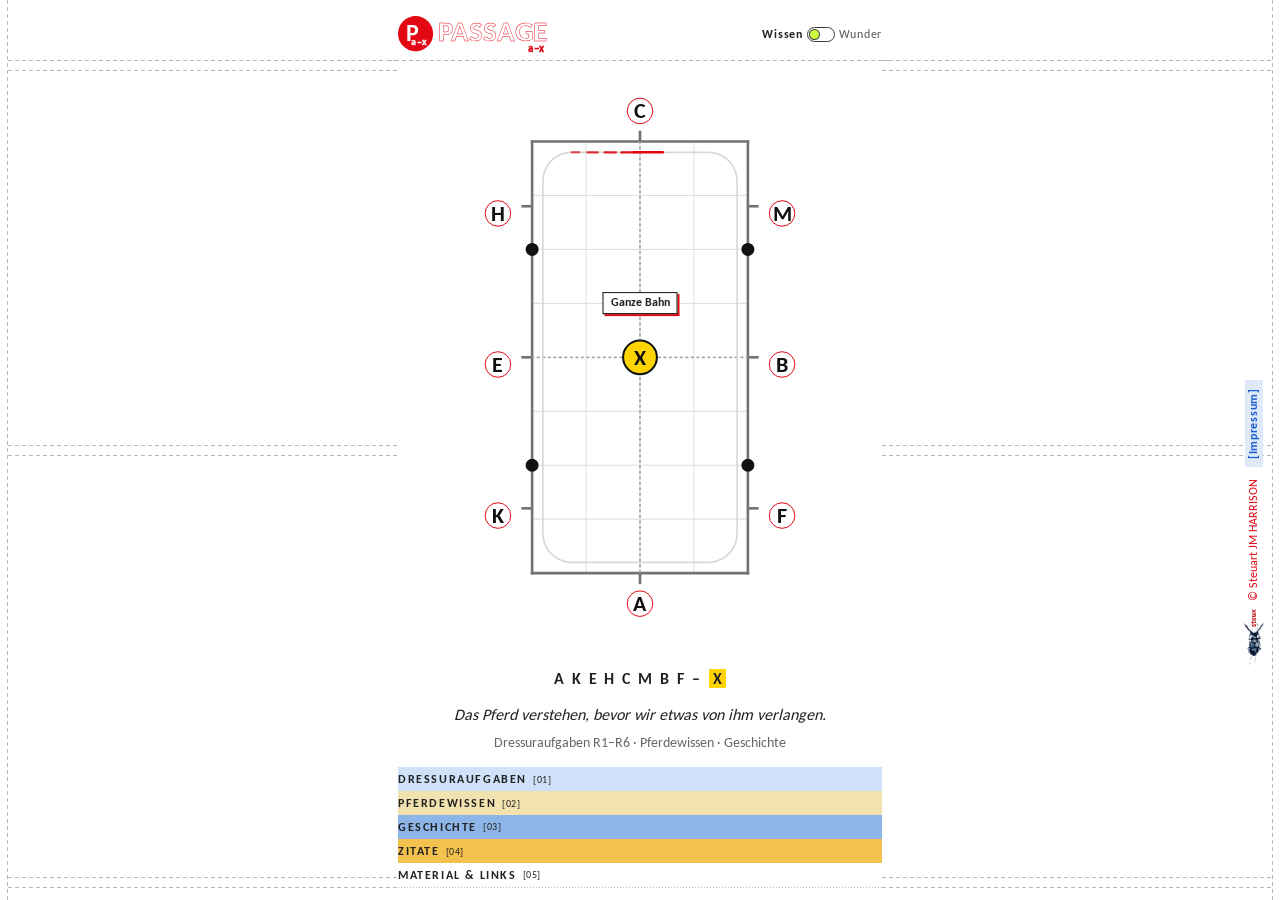
==== index.html @ bf1d14e8 "Rassen: Tafel von Anfang an ganz sichtbar; kleines Vorschaubild im Pferdewissen-Menü Co-Authored-By:" ====
<!doctype html><html lang="de" data-theme="light"><head><meta charset=utf8><meta name=viewport content="width=device-width,initial-scale=1,viewport-fit=cover"><style>:root{color-scheme:light;box-sizing:border-box;padding-top:env(safe-area-inset-top,0px);padding-bottom:env(safe-area-inset-bottom,0px)}html{scroll-padding-top:env(safe-area-inset-top,0px)}body{margin:0;padding:0;font:14px -apple-system,BlinkMacSystemFont,sans-serif;background:#fff;color:#222}img{max-width:100%}[hidden]:not([hidden=until-found i]){display:none!important}</style><title>PASSAGE a–x</title><link rel="manifest" href="manifest.webmanifest"><link rel="icon" href="favicon.ico?v=6" sizes="any"><link rel="icon" type="image/png" sizes="192x192" href="icon-192.png?v=6"><link rel="icon" type="image/png" sizes="512x512" href="icon-512.png?v=6"><link rel="apple-touch-icon" sizes="180x180" href="apple-touch-icon.png?v=6"><meta name="apple-mobile-web-app-capable" content="yes"><meta name="mobile-web-app-capable" content="yes"><meta name="apple-mobile-web-app-title" content="PASSAGE"><meta name="theme-color" content="#f5f6f2"><style id="brand-logo">.rule.m{display:none!important}#brand{gap:0!important;height:auto!important}#brand .bmark{width:min(calc(44vw - 2px),200px)!important;height:auto!important;display:block}#brand .bp,#brand .ba{font-family:inherit;font-weight:700;fill:#fff}#brand .ba{stroke:#fff;stroke-width:.5;letter-spacing:.7px}#brand .pw{font-family:inherit;font-weight:700;fill:#e30613;stroke:#e30613;stroke-width:1.6;stroke-linejoin:round;letter-spacing:.2px}#brand .pax{font-family:inherit;font-weight:700;fill:#0057d8;stroke:#0057d8;stroke-width:.5;letter-spacing:.7px}</style><style id="info-move">#infoBtn{display:none!important}.titlebar .wsw{margin-right:-6px!important}.copy .ilink{margin-left:12px;font:inherit;font-size:inherit;color:inherit;text-decoration:underline;background:none;border:0;padding:4px 2px;cursor:pointer}#tipInfo{text-decoration:underline;cursor:pointer}</style><style id="brand-dots">#brand .pw{fill:#fff!important;stroke:#e30613!important;stroke-width:.6px!important;stroke-dasharray:none!important}#brand .pax{fill:#e30613!important;stroke:#e30613!important}</style><style id="pwhat-css">#pwhatBtn{position:fixed;left:8px;bottom:calc(50% - var(--head)/2 + env(safe-area-inset-bottom,0px)/2 + 5px);z-index:46;writing-mode:vertical-rl;transform:rotate(180deg);display:flex;align-items:center;gap:2px;font:inherit;font-size:12px;font-style:italic;color:#0057d8;background:none;border:0;padding:4px 4px;cursor:pointer;text-decoration:none;white-space:nowrap}#pwhatBtn .pwi{writing-mode:horizontal-tb;transform:rotate(180deg);flex:none;width:17px;height:17px;border-radius:50%;background:#e30613;color:#fff;display:inline-flex;align-items:center;justify-content:center;font-size:12px;font-weight:700;font-style:italic;line-height:1;text-decoration:none;margin-top:2px}</style><style id="zeitpop-css">
#zapop .tlbody,#zbpop .tlbody{display:flex;flex-direction:column}
#zapop .tlbody>*,#zbpop .tlbody>*{flex:none}
#zapop .tlbody h4,#zbpop .tlbody h4{margin-top:10px}
#zapop .tlbody p:not(.gs):not(.tline),#zbpop .tlbody p:not(.gs):not(.tline){font-size:16px;line-height:1.4;color:#222}
#zapop .tlbody .tline,#zbpop .tlbody .tline{order:8}
#zapop .tlbody .gs,#zbpop .tlbody .gs{order:9;margin:8px 0 0;padding-top:6px;border-top:1px solid transparent;font-size:12px;letter-spacing:0;color:#6e6e6a;background-image:repeating-linear-gradient(to right,#b8b8b8 0 1px,transparent 1px 3px);background-position:left top;background-size:100% 1px;background-repeat:no-repeat;background-origin:border-box}
</style>
<style id="scrollges-css">
#theo:has(#thBody:not([hidden])),#theo:has(#thGes:not([hidden])){overflow-y:auto;overflow-x:hidden;min-height:0;-webkit-overflow-scrolling:touch}
#thBody:not([hidden]),#thGes:not([hidden]){padding-bottom:12px}
</style>
<!--type-scale--><style id="popedge-css">
.gpop{padding-left:18px!important;padding-right:18px!important}
.tlpop{padding-left:18px!important;padding-right:18px!important}
</style>
<style id="wthumbs-css">
#p-w{gap:0!important}
#p-w .tline.intro{margin-bottom:8px!important}
#p-w .tile{align-items:start!important}
#p-w .tile .nm{line-height:1.1;margin-top:-1px}
#p-w .tile .st{align-self:center}
</style>
<style id="ohren-css">
.ohrfig{display:flex;flex-direction:column;gap:8px;margin:8px 0}
.ohrfig img{display:block;width:100%;height:auto;box-sizing:border-box;border:1px solid transparent;background:#fff;background-image:repeating-linear-gradient(to right,#b8b8b8 0 1px,transparent 1px 3px),repeating-linear-gradient(to right,#b8b8b8 0 1px,transparent 1px 3px),repeating-linear-gradient(to bottom,#b8b8b8 0 1px,transparent 1px 3px),repeating-linear-gradient(to bottom,#b8b8b8 0 1px,transparent 1px 3px);background-position:left top,left bottom,left top,right top;background-size:100% 1px,100% 1px,1px 100%,1px 100%;background-repeat:no-repeat;background-origin:border-box}
.ohrfig .ohrcap{margin:0;font-size:12px;color:var(--muted)}
</style>
<style id="ui-audit-11nov">
/* UI audit 11 Nov: square corners, one dotted frame, links as everywhere else */
.tipbar{background:#fff!important;border:0!important;border-top:1px solid transparent!important;border-bottom:1px solid transparent!important;border-radius:0!important;background-image:repeating-linear-gradient(to right,#b8b8b8 0 1px,transparent 1px 3px),repeating-linear-gradient(to right,#b8b8b8 0 1px,transparent 1px 3px)!important;background-position:left top,left bottom!important;background-size:100% 1px,100% 1px!important;background-repeat:no-repeat!important;background-origin:border-box!important}
.tipbar button{border:0;border-radius:0;background:#f2f2f2}
.info,.card,.tile{border:1px solid transparent;border-radius:0!important;background-image:repeating-linear-gradient(to right,#b8b8b8 0 1px,transparent 1px 3px),repeating-linear-gradient(to right,#b8b8b8 0 1px,transparent 1px 3px),repeating-linear-gradient(to bottom,#b8b8b8 0 1px,transparent 1px 3px),repeating-linear-gradient(to bottom,#b8b8b8 0 1px,transparent 1px 3px);background-position:left top,left bottom,left top,right top;background-size:100% 1px,100% 1px,1px 100%,1px 100%;background-repeat:no-repeat;background-origin:border-box}
.note,.badge,.lbox,.lbox.has,#theo .band,#theo select,#theo .tests span,#gq .gc,.tipbar button{border-radius:0!important}
.note{background-color:#f4f4f2}
a[target="_blank"]:not([class]){color:#1a5fd0;text-decoration:none}
</style>
<style id="a11y-css">#wsw.hitx,#tipInfo.hitx,#tipx.hitx,#infoLink.hitx{--hh:44px!important}#tipInfo.hitx::after,#infoLink.hitx::after,#tipx.hitx::after{left:-10px!important;right:-10px!important}</style>
<style id="stack-css">
/* Balken: volle Breite, 25 px, Grossbuchstaben, Text buendig mit dem Seitentext */
.hb{--hv:linear-gradient(transparent,transparent)!important;height:25px!important;font-size:14px!important;padding:0!important}
.hb b{text-transform:uppercase;letter-spacing:1.6px;font-size:12px}
.hb small{font-size:10px!important;margin-left:6px!important;letter-spacing:.5px}
.hb.hl,.hb.hr{margin:24px 0 -1px 0!important}
.hb.first{margin-top:14px!important}
.hb::after{content:"";position:absolute;left:0;right:0;bottom:0;height:1px;pointer-events:none;background:repeating-linear-gradient(to right,#b8b8b8 0 1px,transparent 1px 3px)}
.hb.first::before{content:"";position:absolute;left:0;right:0;top:0;height:1px;pointer-events:none;background:repeating-linear-gradient(to right,#b8b8b8 0 1px,transparent 1px 3px)}
/* Abschnitte hellgrau, dazwischen eine weisse Luecke */
#p-a,#p-w,#p-g,#p-z,#p-m,#p-x{background:#f4f4f2!important}
#p-a,#p-w,#p-g,#p-z,#p-m{margin-bottom:12px!important}
/* Einrasten am Balken, Start auf der Titelseite */
.hscroll{scroll-snap-type:none!important}/* 25.11: nur noch das Script rastet ein (kennt Abschnitte, die hoeher sind als der freie Platz) */
#p-title,#p-a,#p-w,#p-g,#p-z,#p-m,#p-x{scroll-snap-align:start}
</style>
<style id="matlinks-css">
/* Material & Links: ein Abschnitt, letzter Abschnitt der Seite (kein Abstand darunter) */
#p-m{padding-bottom:40px!important;margin-bottom:0!important}
</style>
<style id="safe-ui">
/* safe-ui: unsichtbare Verbesserungen (Tippflaechen, Textgroesse, Kontrast) */
html{-webkit-text-size-adjust:100%;text-size-adjust:100%}
:root{--red:#d1000f}
.wsw::before,.ilink::before,.tls button::before,.tipbar button::before{content:"";position:absolute;left:-4px;right:-4px;top:-9px;bottom:-9px}
.tlar::after{content:"";position:absolute;inset:-9px}
</style>
<style id="test-farbe">
/* test-farbe: Leisten dauerhaft pastell, aktive Leiste kraeftiger statt Lindgruen */
html body .hb{animation:none!important}
html body .hb[data-i="0"]{--pc:#cfe2f9;--pcs:#9fc3ee;background-color:#cfe2f9!important}
html body .hb[data-i="1"]{--pc:#fbeb9e;--pcs:#f0d54f;background-color:#fbeb9e!important}
html body .hb[data-i="2"]{--pc:#8db5e8;--pcs:#5f94d8;background-color:#8db5e8!important}
html body .hb[data-i="3"]{--pc:#f2c14e;--pcs:#e0a622;background-color:#f2c14e!important}
html body .hb[data-i="4"]{--pc:#ffffff;--pcs:#d4d4d0;background-color:#ffffff!important}
html body .hb[data-i="5"]{--pc:#a6a6a1;--pcs:#8d8d88;background-color:#a6a6a1!important}
html body .hb.on[data-i],html body .hb.hit[data-i]{background-color:var(--pcs)!important}
html body .hb.on[data-i]{box-shadow:inset 4px 0 0 #222!important}
html body .hb.on[data-i] b{padding-left:8px}
</style>
<style id="hilfen-css">
#theo:has(#thHi:not([hidden])){overflow-y:auto;overflow-x:hidden;min-height:0;-webkit-overflow-scrolling:touch}
#thHi:not([hidden]){padding-bottom:12px}
#thHi .hiCard{background:var(--surface);padding:14px 12px 10px;margin:0 0 8px}
#thHi .hiN{margin:0;padding:0 4px;color:#e30613;text-transform:uppercase;font-weight:700;font-size:1.35rem;line-height:1.15;letter-spacing:0}
#thHi .hiFig{display:flex;align-items:center;justify-content:space-between;margin:10px 0 12px}
#thHi .hiAr{flex:none;width:42px;height:42px;min-height:0;padding:0;border:0!important;border-radius:50%!important;background:rgba(255,255,255,.82)!important;display:flex;align-items:center;justify-content:center;-webkit-tap-highlight-color:transparent}
#thHi .hiRow{display:flex;gap:10px;align-items:baseline;min-height:22px;font-size:16px}
#thHi .hiRow span{flex:none;width:68px;font-size:12px;letter-spacing:.06em;text-transform:uppercase;color:#777}
#thHi .hiRow b{font-weight:400;color:#222}
#thHi .hiT{margin:10px 0 12px;font-size:16px;line-height:1.45;color:#222}
#thHi .hiDl{display:flex;justify-content:space-between;border-top:1.5px dotted #b8b8b8;padding-top:8px;font-size:14px;color:#666}
#thHi .hiChips{display:flex;flex-wrap:wrap;gap:6px;margin:0 0 10px}
#thHi .hiChips button{min-height:0;padding:5px 10px;font-size:14px;border:1.5px solid var(--line);background:var(--surface);color:var(--fg);border-radius:0}
#thHi .hiChips button[aria-pressed="true"]{background:#cdff3e;border-color:#22281f;color:#222;font-weight:700}
#thHi .hiGrid{display:grid;grid-template-columns:repeat(2,minmax(0,1fr));gap:8px}
#thHi .hiTile{display:flex;gap:8px;align-items:center;text-align:left;min-height:0;padding:8px;border:0!important;border-radius:0;background:var(--surface);color:#222}
#thHi .hiTile svg{flex:none}
#thHi .hiTile span{font-size:12px;line-height:1.3}
#thHi .hiLeg{display:grid;grid-template-columns:repeat(2,minmax(0,1fr));gap:4px 10px;background:var(--surface);padding:12px}
#thHi .hiLeg div{display:flex;align-items:center;gap:6px}
#thHi .hiLeg span{font-size:12px;line-height:1.3;color:#222}
#thHi .hiSrc{margin:10px 2px 0}
</style>
<style id="zitate-portrait-css">#theo2 .zq .pic.has,#theo3 .zq .pic.has{padding:0;overflow:hidden;background:#ddd!important}#theo2 .zq .pic img,#theo3 .zq .pic img{width:100%;height:100%;object-fit:cover;display:block}</style>
<style id="baender-css">
#tiles{gap:0!important}
#tiles>.tile.tile.tile{background:#f4f4f2!important}
#tiles>.tile.tile.tile:nth-child(4n+3),#tiles>.tile.tile.tile:nth-child(4n+4){background:#fff!important}
#tiles>.tile.hasl{padding:8px 8px 4px!important}
#tiles>.tile.lkrow.lkrow{margin:0!important;width:100%!important;padding:4px 10px 10px 36px!important}
#tiles>.tile.hasl{position:relative}
#tiles>.tile.hasl::after{content:"";position:absolute;left:23px;top:calc(50% + 17px);bottom:0;width:1px;background:repeating-linear-gradient(to bottom,#b8b8b8 0 1px,transparent 1px 3px)}
#tiles>.tile.lkrow::before{content:"";position:absolute;left:23px!important;top:0!important;height:calc(50% - 3px)!important;width:13px!important;border:0!important;background:repeating-linear-gradient(to bottom,#b8b8b8 0 1px,transparent 1px 3px) left top/1px 100% no-repeat,repeating-linear-gradient(to right,#b8b8b8 0 1px,transparent 1px 3px) left bottom/100% 1px no-repeat!important}
</style>

<style id="hilfen-info-css">#thHi .hiW{font-size:14px;line-height:1.45;color:#555;margin:10px 0 0;padding-left:10px;border-left:3px solid #cdff3e}#thHi .hiW b{display:block;font-size:12px;letter-spacing:.06em;text-transform:uppercase;color:#222;margin-bottom:2px}#thHi .hiRules{background:var(--surface);padding:12px;margin-top:8px}#thHi .hiRh{margin:0 0 6px;font-size:12px;letter-spacing:.06em;text-transform:uppercase;font-weight:700}#thHi .hiRules ul{margin:0;padding-left:18px;font-size:14px;line-height:1.45;color:#444}#thHi .hiRules li{margin:0 0 6px}</style>
<style id="hilfen-ana-css">
#thHi .hiAna{background:#fff;padding:0 4px 10px}
#thHi .hiAna .tltop{display:grid;grid-template-columns:1fr auto 1fr;padding:4px 4px 3px;min-height:0}
#thHi .hiAna .tlk{grid-column:2;font-size:12px;letter-spacing:.06em;color:#555}
#thHi .hiAna .tlk b{color:#e30613;font-weight:400}
#thHi .hiStage{position:relative;display:flex;justify-content:center;align-items:center;padding:14px 0 8px}
#thHi .hiStage .tlar{width:26px;height:26px;margin-top:-13px;background:rgba(255,255,255,.6);border-radius:50%!important}
#thHi .hiStage .tlar svg{width:22px;height:22px}
#thHi .hiAna .aTip{margin:0;text-align:center;font-size:12px;line-height:18px;color:#6e6e6a;letter-spacing:0}
#thHi .hiAna .hiPanel{padding:8px 4px 0;min-height:0}
#thHi .hiAna .nm{margin:0;color:#e30613;text-transform:uppercase;font-weight:700;font-size:16px;line-height:1.15;letter-spacing:0}
#thHi .hiAna .ds{margin:5px 0 0;font-size:14px;line-height:1.4;color:#222}
#thHi .hiAna .anaDl{margin-top:10px}
</style>
<style id="popup-einheit-css">
.tlpop:not(.full) .tltop{padding:4px 4px 3px;min-height:0}
.tlpop .tlx{padding:4px;margin:-4px}
.tlpop .tlx svg{width:22px;height:22px}
.tlpop:not(.full) .tlcard .tlbody{padding-left:4px;padding-right:4px}
.tlpop .tlar svg{width:22px;height:22px}
#thHi .hiQ .hiN{font-size:16px;line-height:1.15}
#thHi .hiQ{background:#fff}
</style>
<style id="karten-einheit-css">
#thBody .blt,#thGes .blt{font-size:16px!important;line-height:1.15!important;margin:0 0 6px!important}
#thBody dd,#thGes dd,#thBody .bldl dd,#thGes .bldl dd{font-size:14px!important;line-height:1.4!important}
#thBody dt,#thGes dt{font-size:14px!important}
</style>
<meta id="schriftgelb-done" name="schriftgelb" content="1"><!--skala2--><style id="zeitpfeile-css">
/* Jahresleiste: .tltk top calc(50% - 6px), 23 px hoch -> Mitte bei 50% + 5.5px; Pfeil 26 px, margin-top -13 px */
.tlw>.tlar{top:calc(50% + 5.5px);background:#fff!important;box-shadow:0 0 0 1px rgba(0,0,0,.18)!important}
.tlw>.tlar[data-off]{opacity:1}
.tlw>.tlar[data-off] svg{opacity:.3}
</style>
<style id="info-uni">.info{gap:8px;font-size:14px}.info p,.info .small,.info .small p{font-size:14px;line-height:1.4;color:#555;margin:0}.info p b{color:#222}.info .ih{margin:16px 0 4px;font-size:12px;font-weight:700;letter-spacing:.12em;text-transform:uppercase;color:#e30613;font-family:inherit;line-height:1.3}.info>.ucr+.utl+p+.ih,.info>.ucr+.utl+.small+.ih{margin-top:12px}.info a{color:#1a5fd0;text-decoration:none}.info div.small>p{margin:0 0 8px}.info div.small .ih{margin:14px 0 6px}.info #verline{font-size:14px!important;color:#555!important}</style><style id="side-credit">footer.copy>span:not(.cimg){color:#e30613!important}footer.copy .ilink{display:inline-block!important;color:#1a5fd0!important;background:#dfe9fa!important;text-decoration:none!important;font-size:12px!important;font-weight:700;letter-spacing:.06em;padding:1px 8px 2px!important;margin:0 0 0 4px!important;border:0;line-height:1.2;cursor:pointer}</style><style id="titel-home-css">.titlebar:has(#backBtn:not([hidden])){cursor:pointer;-webkit-tap-highlight-color:transparent}</style><style id="tabs-hit-css">#seg button.hitx,.seg button.hitx{overflow:visible!important}#seg button.hitx::after,.seg button.hitx::after{left:0!important;right:0!important;height:44px!important}</style><style id="fw-css">#tip{display:none!important}</style><style id="wgrau-css">.wchips:not(.zch) .wchip{background:#ececea!important;color:#1a1a1a!important}.wchips:not(.zch):has(.off) .wchip:not(.off){background:#cdff3e!important;font-weight:700}.wchips:not(.zch) .wchip.off{opacity:1!important;background:transparent!important;color:#6e6e6a!important;box-shadow:inset 0 0 0 1px #c4c4c0!important;font-weight:400}</style><style id="theograu-css">#theo .tests span.on{background:#ececea!important;border-color:#ececea!important;color:#1a1a1a!important}</style><style id="akomp-css">#tiles>.tile.lkrow{display:none!important}#tiles>.tile.hasl::after{display:none!important}#tiles>.tile.hasl{padding:8px 8px!important}#tiles .tgrp{display:flex;align-items:center;gap:6px}#tiles .pdfb{display:inline-flex;align-items:center;justify-content:center;min-width:44px;height:32px;background:#ececea;cursor:pointer;-webkit-tap-highlight-color:transparent}#tiles .pdfb:active{background:#cdff3e}#tiles .pdfb.busy{opacity:.45}</style><style id="lsw-css">.btns:has(#qz){grid-template-columns:repeat(3,minmax(0,1fr))}.btns #qz[data-l],.btns #dz[data-l],.btns #cl[data-l]{display:flex!important;align-items:center;justify-content:flex-start!important;gap:0!important;font-size:0!important;height:44px;padding:0 0 0 30px!important;border:0;border-radius:0;background-color:#ececea!important;background-repeat:no-repeat!important;background-position:10px center!important;background-size:14px 14px!important;background-image:url("data:image/svg+xml,%3Csvg xmlns='http://www.w3.org/2000/svg' width='14' height='14'%3E%3Ccircle cx='7' cy='7' r='6.5' fill='%23f4f4f2' stroke='%231a1a1a' stroke-dasharray='1 2'/%3E%3C/svg%3E")!important;color:#1a1a1a;font-weight:400!important}.btns #qz svg,.btns #dz svg,.btns #cl svg{display:none!important}.btns #qz::before,.btns #dz::before,.btns #cl::before{content:attr(data-l);font-size:14px;line-height:1;flex:none;width:auto;height:auto;opacity:1;background:none;-webkit-mask:none;mask:none}.btns #qz[data-on="1"],.btns #dz[data-on="1"],.btns #cl[data-on="1"]{background-image:url("data:image/svg+xml,%3Csvg xmlns='http://www.w3.org/2000/svg' width='14' height='14'%3E%3Ccircle cx='7' cy='7' r='6.5' fill='%23cdff3e' stroke='%231a1a1a'/%3E%3C/svg%3E")!important;background-color:#ececea!important;font-weight:400!important}.btns #qz[data-on="1"]::before,.btns #dz[data-on="1"]::before,.btns #cl[data-on="1"]::before{font-weight:700}.btns #al{grid-column:1/4;display:flex!important;align-items:center;justify-content:space-between;padding:0 14px!important;height:44px;font-weight:700!important}.btns #al::after{content:"\2192";font-weight:400;position:static;transform:none;height:auto;left:auto;right:auto;top:auto}@media(max-width:340px){.btns #qz::before,.btns #dz::before,.btns #cl::before{font-size:13px}.btns #qz,.btns #dz,.btns #cl{padding-left:28px!important}}</style><style id="pdfsym-css">.tile.pdf .pdfsym{display:inline-flex;align-items:center;justify-content:center;min-width:44px;height:32px;background:#ececea}</style><style id="menue-linien-css">.hb[data-i]{background-image:none!important}.hb[data-i]:not([data-i="4"])::after,.hb.first[data-i]::before{display:none!important}</style><style id="header-einheit-css">.titlebar{height:54px!important;box-sizing:border-box!important;padding-top:0!important;padding-bottom:0!important}#brand .bmark.bmark{width:min(150px,calc(44vw - 2px))!important;height:auto!important}.titlebar .brand{height:auto!important;width:auto!important}</style></head><body>
<meta name="app-version" content="2026-11-28-rassen6"><script src="common.js?v=2026-11-28-rassen6"></script><script id="start-top">(function(){try{if("scrollRestoration" in history)history.scrollRestoration="manual";var K="start-seen",LIM=1800000,base=location.pathname+location.search;function get(){try{return +sessionStorage.getItem(K)||0}catch(e){return 0}}function put(){try{sessionStorage.setItem(K,String(Date.now()))}catch(e){}}function stale(){var p=get();return p&&Date.now()-p>LIM}function reset(){try{sessionStorage.removeItem(K)}catch(e){}location.replace(base)}if(stale()&&location.hash){reset();return}put();function back(){if(stale())reset();else put()}setInterval(function(){if(document.visibilityState==="visible")put()},3000);document.addEventListener("visibilitychange",function(){if(document.visibilityState==="hidden")put();else back()});addEventListener("pageshow",function(e){if(e.persisted)location.reload();else back()});addEventListener("focus",back);document.addEventListener("resume",back);addEventListener("pagehide",put);}catch(e){}})();</script>
<style>
/* Layout: full-screen app column — logo + title, mode switch, arena that fills the free height, controls pinned below */
:root{--bg:#f5f6f2;--surface:#ffffff;--fg:#22281f;--muted:#5d6656;--line:#c9cec1;--sand:#ebe3d0;--accent:#2f6b4a;
--schritt:#7d7a70;--trab:#2f6fb5;--leicht:#17876a;--galopp:#c9502a;
--logo:#2b2118;--helpbg:#e3000f;--helpfg:#ffffff;--helpi:#ffffff;--helpifg:#e3000f;--orange:#ffbf00;--orangefg:#2a1a00;--ok:#1f9d3a;--bad:#d32f2f;--title:#da251d;--display:"Carlito",Calibri,"Segoe UI",system-ui,sans-serif;--body:"Carlito",Calibri,"Segoe UI",system-ui,sans-serif}
@media (prefers-color-scheme:dark){:root:not([data-theme="light"]){--bg:#171a16;--surface:#20251f;--fg:#e6e9e1;--muted:#a3ab9b;--line:#3d453a;--dot:#3d453a;--sand:#2c2a22;--accent:#7cc39c;--schritt:#a9a69b;--trab:#6aa5e6;--leicht:#4fc4a0;--galopp:#ec8460;--logo:#e9e3d8;--helpbg:#ff1f1f;--helpfg:#ffffff;--helpi:#ffffff;--helpifg:#d9000d;--orange:#ffbf00;--orangefg:#2a1a00;--ok:#3ccf5c;--bad:#ff5a52;--title:#ff6a5f;color-scheme:dark}}
:root[data-theme="dark"]{--bg:#171a16;--surface:#20251f;--fg:#e6e9e1;--muted:#a3ab9b;--line:#3d453a;--dot:#3d453a;--sand:#2c2a22;--accent:#7cc39c;--schritt:#a9a69b;--trab:#6aa5e6;--leicht:#4fc4a0;--galopp:#ec8460;--logo:#e9e3d8;--helpbg:#ff1f1f;--helpfg:#ffffff;--helpi:#ffffff;--helpifg:#d9000d;--orange:#ffbf00;--orangefg:#2a1a00;--ok:#3ccf5c;--bad:#ff5a52;--title:#ff6a5f;color-scheme:dark}
html{height:100%;box-sizing:border-box}
[hidden]{display:none!important}
*,*::before,*::after{box-sizing:inherit}
body{height:100%;margin:0;background:var(--bg);color:var(--fg);font-family:var(--body);font-size:16px;line-height:1.4}
.app{height:100%;min-height:600px;max-width:520px;margin:0 auto;padding-inline:16px;padding-block:10px 12px;display:flex;flex-direction:column;gap:8px}
.head{display:flex;flex-direction:column;align-items:center;gap:4px;margin-top:-2px}
.logo svg{height:clamp(64px,12.5vh,100px);width:auto;display:block}
.titlebar{width:100%;display:flex;align-items:center;justify-content:space-between;gap:8px}
h1{font-family:var(--display);font-weight:700;font-size:clamp(.92rem,4.1vw,1.15rem);color:var(--title);white-space:nowrap;overflow:hidden;text-overflow:ellipsis;line-height:1.2;margin:0;min-width:0}
.help{display:flex;align-items:center;gap:4px;padding:2px 7px 2px 2px;border-radius:999px;font-weight:600;font-size:12px;flex:none}
.help .i{font-weight:700;width:18px;height:18px;border-radius:50%;background:var(--accent);color:var(--bg);display:grid;place-items:center;font-size:14px;font-family:var(--display)}
.tipbar{display:flex;align-items:center;justify-content:space-between;gap:8px;font-size:14px;background:var(--surface);border:1px solid var(--line);border-radius:10px;padding:4px 6px 4px 10px}
.tipbar button{padding:4px 10px;font-size:12px}
.seg{display:grid;grid-template-columns:1fr 1fr;gap:4px;background:var(--sand);border-radius:12px;padding:3px;flex:none}
.seg button{border:none;background:transparent;padding:7px}
.seg button[aria-pressed="true"]{background:var(--surface);font-weight:600}
.lg{display:flex;flex-wrap:wrap;justify-content:center;gap:2px 10px;font-size:.75rem;color:var(--muted);flex:none}
.lg span{display:flex;align-items:center;gap:4px}
.stage{flex:1 1 auto;min-height:170px;display:flex;justify-content:center}
svg.arena{height:100%;width:100%;display:block}
.panels{display:grid;flex:none}
.panels>.panel{grid-area:1/1}
.panel{display:flex;flex-direction:column;gap:4px}
.panel.off{visibility:hidden;pointer-events:none}
.card{background:var(--surface);border:1px solid var(--line);border-radius:14px;padding:6px 12px}
.top{display:flex;justify-content:space-between;align-items:center}
.badge{font-weight:600;font-size:14px;padding:1px 9px;border-radius:8px;background:var(--sand);color:var(--fg)}
.count{font-size:12px;color:var(--muted);font-variant-numeric:tabular-nums}
#tx{margin:4px 0 1px;font-size:16px;font-weight:600;cursor:pointer}
#gt{margin:0;font-size:14px;color:var(--muted)}
.btns{display:grid;grid-template-columns:1fr 1fr;gap:8px}
button{font:inherit;font-size:14px;padding:8px 8px;border-radius:10px;border:1px solid var(--line);background:var(--surface);color:var(--fg);cursor:pointer}
button.primary{background:var(--accent);border-color:var(--accent);color:var(--bg);font-weight:600}
button:focus-visible{outline:2px solid var(--accent);outline-offset:2px}
.opts{display:flex;flex-direction:column;gap:4px}
.opt{text-align:left;display:flex;gap:10px;align-items:center;padding:4px 10px;font-size:14px;line-height:1.2;min-height:calc(2.4em + 8px)}
.mini{padding:3px 9px;font-size:12px}
.qrow{display:grid;grid-template-columns:1fr auto;align-items:center;gap:8px;min-height:36px}
.qrow #gn{padding:6px 14px}
.grow #gn{padding-inline:18px}
#learn .card{flex:1;display:flex;flex-direction:column}
#learn .card #tx{margin-top:auto}
#learn .card #gt{margin-bottom:auto}
.opt b{min-width:3.6em;font-weight:600}
.opt.ok{border-color:var(--leicht);background:color-mix(in srgb,var(--leicht) 16%,var(--surface))}
.opt.bad{border-color:var(--galopp);background:color-mix(in srgb,var(--galopp) 16%,var(--surface))}
.score{display:flex;justify-content:space-between;align-items:center;font-size:14px;color:var(--muted);font-variant-numeric:tabular-nums}
.score strong{color:var(--fg)}
#gq{margin:0;font-size:1rem;font-weight:600}
#fb{margin:0;font-weight:600;font-size:14px;line-height:1.4}
.info{flex:1 1 auto;min-height:0;overflow-y:auto;background:var(--surface);border:1px solid var(--line);border-radius:14px;padding:14px 16px;display:flex;flex-direction:column;gap:10px;font-size:14px}
.info h2{font-family:var(--display);font-weight:700;color:var(--title);font-size:16px;margin:0}
.info h3{font-size:14px;margin:0 0 2px}
.info p{margin:0}
.info .small{font-size:12px;color:var(--muted)}
.help{background:var(--helpbg);border-color:var(--helpbg);color:var(--helpfg)}
.help .i{background:var(--helpi);color:var(--helpifg)}
#nx.primary,#gn.primary{background:var(--orange);border-color:var(--orange);color:var(--orangefg)}
.opt.ok{border-color:var(--ok)!important;box-shadow:inset 0 0 0 2px var(--ok);background:color-mix(in srgb,var(--ok) 14%,var(--surface))!important}
.opt.bad{border-color:var(--bad)!important;box-shadow:inset 0 0 0 2px var(--bad);background:color-mix(in srgb,var(--bad) 14%,var(--surface))!important}
.back{flex:none;padding:5px 10px;font-size:14px;font-weight:600}
.home{flex:1 1 auto;min-height:0;overflow-y:auto;display:flex;flex-direction:column;gap:8px;padding-bottom:4px}
.home .intro{margin:2px 2px 2px;font-size:14px;color:var(--muted)}
.tile{display:grid;grid-template-columns:auto 1fr auto;align-items:center;gap:10px;text-align:left;padding:10px 12px;border-radius:14px;background:var(--surface);border:1px solid var(--line)}
.tile .code{font-weight:700;font-size:1.25rem;min-width:2.4em;text-align:center;padding:6px 0;border-radius:10px;background:var(--sand);color:var(--fg)}
.tile .nm{font-weight:700;font-size:1rem;line-height:1.2}
.tile .ds{font-size:12px;color:var(--muted);line-height:1.3;margin-top:2px}
.tile .st{font-size:.75rem;font-weight:600;padding:3px 8px;border-radius:999px;white-space:nowrap}
.tile .st.ready{background:color-mix(in srgb,var(--ok) 16%,var(--surface));color:var(--ok)}
.tile .st.soon{background:var(--sand);color:var(--muted)}
.tile.soon{opacity:.75}
.tile.ready .code{background:var(--orange);color:var(--orangefg)}
.note{font-size:14px;font-weight:600;color:var(--fg);background:var(--sand);border-radius:10px;padding:6px 10px;margin:0}
.credits{display:grid;grid-template-columns:1fr 1fr;gap:8px;margin-top:4px}
.credit{display:flex;flex-direction:column;align-items:center;gap:4px;font-size:12px;color:var(--muted);text-align:center;line-height:1.2}
.lbox{width:100%;height:46px;border:1px solid transparent;border-radius:10px;display:grid;place-items:center;font-size:12px;color:var(--muted);background:var(--surface);background-image:repeating-linear-gradient(to right,var(--line) 0 4px,transparent 4px 7px),repeating-linear-gradient(to right,var(--line) 0 4px,transparent 4px 7px),repeating-linear-gradient(to bottom,var(--line) 0 4px,transparent 4px 7px),repeating-linear-gradient(to bottom,var(--line) 0 4px,transparent 4px 7px);background-position:left top,left bottom,left top,right top;background-size:100% 1px,100% 1px,1px 100%,1px 100%;background-repeat:no-repeat;background-origin:border-box}
.info .credits{margin-top:6px}
.lockup{display:grid;grid-template-columns:1fr 1fr 1fr;align-items:stretch;width:100%;height:48px}
.lockup .cell{display:flex;align-items:center;justify-content:center;min-width:0;padding-inline:4px}
.lockup .cell+.cell{border-left:1px solid transparent;background-image:repeating-linear-gradient(to bottom,#b8b8b8 0 4px,transparent 4px 7px);background-position:left top;background-size:1px 100%;background-repeat:no-repeat;background-origin:border-box}
.lockup .cell svg{height:44px;width:auto;max-width:100%;display:block}
.lockup .oeps{font-size:12px;color:var(--muted);text-align:center;line-height:1.15}
.lockup img.steux{max-height:32px;max-width:96%;display:block}
.lbox.has{background:#ffffff;padding:3px 6px}
.lbox{border:1px solid transparent!important;background-image:repeating-linear-gradient(to right,#b8b8b8 0 1px,transparent 1px 3px),repeating-linear-gradient(to right,#b8b8b8 0 1px,transparent 1px 3px),repeating-linear-gradient(to bottom,#b8b8b8 0 1px,transparent 1px 3px),repeating-linear-gradient(to bottom,#b8b8b8 0 1px,transparent 1px 3px)!important;background-position:left top,left bottom,left top,right top!important;background-size:100% 1px,100% 1px,1px 100%,1px 100%!important;background-repeat:no-repeat!important;background-origin:border-box!important}
h1.home{text-transform:uppercase;letter-spacing:.06em}
.lbox img.steux{max-height:38px;max-width:100%;display:block}
.panels{height:210px}
.panel{min-height:0;overflow:hidden}
.opt{height:42px;min-height:0!important;overflow:hidden}
.opt span{display:-webkit-box;-webkit-line-clamp:2;-webkit-box-orient:vertical;overflow:hidden}
.opt.long{font-size:12px;line-height:1.15}
.opt.xlong{font-size:12px;line-height:1.12}
.opt b{font-size:14px;line-height:1.2}
#tx.long{font-size:14px;line-height:1.4}
.toprow{display:grid;grid-template-columns:86px 1fr 86px;align-items:center;gap:10px;width:100%}
.toprow .logo{display:flex;justify-content:center}
.toprow .tl{display:flex;justify-content:center}
.toprow .lbox{height:52px;width:86px;font-size:12px;line-height:1.1;text-align:center;padding:2px}
.toprow .lbox.has{padding:2px 4px}
.toprow .lbox img.steux{max-height:46px;max-width:78px}
.toprow .logo svg{max-width:100%;height:clamp(68px,13vh,104px)}
.tile.mat .code{background:var(--title);color:#fff;font-size:14px}
.tile.oeps{text-decoration:none;color:var(--fg)}
.tile.oeps .code{font-size:12px}
.tile.pdf .code{font-size:14px}
.intro.one{white-space:nowrap;overflow:hidden;text-overflow:ellipsis;font-size:clamp(.72rem,3.5vw,.92rem)}
.copy{flex:none;margin:0;text-align:center;font-size:12px;line-height:1.1;color:var(--muted);letter-spacing:0}

/* ---- Theorie (Demo) ---- */
:root{--theo:#1f5fa8;--theofg:#ffffff;--theobg:#e6eef7}
@media (prefers-color-scheme:dark){:root:not([data-theme="light"]){--theo:#6aa5e6;--theofg:#0d1a2a;--theobg:#1b2633}}
:root[data-theme="dark"]{--theo:#6aa5e6;--theofg:#0d1a2a;--theobg:#1b2633}
.seg.three{grid-template-columns:1fr 1fr 1fr}
.seg #mTheo[aria-pressed="true"]{background:var(--theo);color:var(--theofg)}
#theo{flex:1 1 auto;min-height:0;display:flex;flex-direction:column;gap:8px}
#theo .band{display:flex;align-items:center;justify-content:space-between;flex-wrap:wrap;gap:8px;background:var(--theobg);border:1px solid color-mix(in srgb,var(--theo) 35%,transparent);border-radius:10px;padding:5px 8px 5px 10px;font-size:12px;color:var(--theo);font-weight:700;letter-spacing:.06em;text-transform:uppercase;flex:none}
#theo .sub{display:flex;gap:4px;flex-wrap:wrap}
#theo .sub button{padding:3px 10px;font-size:12px;border-radius:999px;text-transform:none;letter-spacing:0;font-weight:400}
#theo .sub button[aria-pressed="true"]{background:var(--theo);border-color:var(--theo);color:var(--theofg);font-weight:600}
#thStage{flex:1 1 auto;min-height:150px;display:flex;justify-content:center}
#thStage svg{height:100%;width:100%;display:block}
#theo .tp{display:flex;flex-direction:column;gap:8px;flex:none}
#theo .card{display:flex;flex-direction:column;gap:4px;padding:8px 12px}
#theo .tests{display:flex;gap:4px;flex-wrap:wrap;align-items:center}
#theo .tests span{font-size:12px;font-weight:700;padding:0 5px;border-radius:5px;border:1px solid var(--line);color:var(--muted)}
#theo .tests span.on{background:var(--theo);border-color:var(--theo);color:var(--theofg)}
#theo .tests em{font-size:.75rem;color:var(--muted)}
#theo .nm{margin:0;font-size:16px;font-weight:700}
#theo .ds{margin:0;font-size:14px;color:var(--muted)}
#theo .de{margin:0;font-size:.75rem;color:var(--muted);font-style:italic}
#theo button.primary{background:var(--theo);border-color:var(--theo);color:var(--theofg)}
#theo button:disabled{opacity:.45;cursor:default}
#theo .opt{height:auto!important;min-height:38px!important;display:block;padding:6px 10px;font-size:14px;line-height:1.4}
#theo .q{margin:0;font-weight:600}
#theo .fb{margin:0;font-size:14px;color:var(--muted);min-height:1.3em}
#theo .score{flex-wrap:nowrap;gap:8px}
#theo .score>span{white-space:nowrap}
#theo .mini{padding:3px 9px;font-size:12px}
#theo select{flex:1 1 auto;font:inherit;font-size:14px;padding:5px 8px;border-radius:8px;border:1px solid var(--line);background:var(--surface);color:var(--fg);max-width:100%;min-width:0}
#theo #thQuest{flex:1 1 auto;min-height:0}
#thQuest .card{flex:1 1 auto;justify-content:center;gap:8px;min-height:0;overflow-y:auto}
#thQuest .q{font-size:16px}
#theo .draft{font-size:12px;color:var(--muted)}#theo .sub{display:grid;grid-template-columns:repeat(3,1fr);width:100%;gap:4px}#theo .sub button{padding:3px 4px;white-space:nowrap}#theo .sub button[hidden]{display:none}#theo #thHist,#theo #thQuo,#theo #thHorse{flex:1 1 auto;min-height:0;overflow-y:auto;overscroll-behavior:contain}#theo #thHist,#theo #thQuo{gap:0}#theo .wsec{margin:12px 0 4px;font-size:12px;font-weight:700;letter-spacing:.06em;text-transform:uppercase;color:var(--theo)}#theo .wsec:first-child{margin-top:2px}#theo .hr{display:grid;grid-template-columns:5.6em minmax(0,1fr);gap:10px;padding:8px 6px;border-bottom:1px solid transparent;font-size:14px;line-height:1.4;background-image:repeating-linear-gradient(to right,#b8b8b8 0 1px,transparent 1px 3px);background-position:left bottom;background-size:100% 1px;background-repeat:no-repeat;background-origin:border-box}#theo .hr.alt,#theo .zq.alt{background:color-mix(in srgb,var(--sand) 45%,transparent)}#theo .hr .d{font-weight:700;color:var(--theo);font-size:12px;line-height:1.3;padding-top:1px}#theo .hr a{white-space:nowrap;margin-left:6px;font-size:12px;color:var(--theo);font-weight:600;text-decoration:none}#theo .zq{display:grid;grid-template-columns:44px minmax(0,1fr);gap:10px;padding:9px 6px;border-bottom:1px solid transparent;color:inherit;text-decoration:none;background-image:repeating-linear-gradient(to right,#b8b8b8 0 1px,transparent 1px 3px);background-position:left bottom;background-size:100% 1px;background-repeat:no-repeat;background-origin:border-box}#theo .zq .pic{width:44px;height:54px;display:grid;place-items:center;font-weight:700;font-size:14px;color:var(--theo);border:1px solid transparent;border-radius:4px;background:var(--surface);background-image:repeating-linear-gradient(to right,#b8b8b8 0 1px,transparent 1px 3px),repeating-linear-gradient(to right,#b8b8b8 0 1px,transparent 1px 3px),repeating-linear-gradient(to bottom,#b8b8b8 0 1px,transparent 1px 3px),repeating-linear-gradient(to bottom,#b8b8b8 0 1px,transparent 1px 3px);background-position:left top,left bottom,left top,right top;background-size:100% 1px,100% 1px,1px 100%,1px 100%;background-repeat:no-repeat;background-origin:border-box}#theo .zq b{font-size:14px}#theo .zq small{display:block;font-size:12px;color:var(--muted);margin-bottom:3px}#theo .zq q{display:block;font-size:14px;line-height:1.4;quotes:'„' '“'}#theo .zq .o{display:block;font-size:12px;font-style:italic;color:var(--muted);margin-top:2px}#theo .zq .n{display:block;font-size:12px;color:var(--muted);margin-top:3px;line-height:1.3}#theo .zq .go{font-size:12px;color:var(--theo);font-weight:600;margin-top:3px;display:block}#theo .tline{font-size:12px;color:var(--muted);margin:8px 6px 4px;line-height:1.3}.tile.wis .code{background:var(--theo);color:var(--theofg);font-size:12px;letter-spacing:0}.tile .st.theo{background:var(--theobg);color:var(--theo)}#theo .why{margin:0;font-size:14px;line-height:1.4;color:var(--fg)}#theo .why b{color:var(--theo);font-weight:700}#theo .why:empty{display:none}#thEye .z{cursor:pointer;transition:opacity .2s}#thEye .zb{fill:var(--theo);fill-opacity:.42}#thEye .zm{fill:var(--theo);fill-opacity:.14}#thEye .zh,#thEye .zv{fill:#8a8a8a;fill-opacity:.38}#thEye .z.sel{stroke:#ffbf00;stroke-width:3.5;stroke-linejoin:round}#thEye.dim .z:not(.sel){opacity:.45}#thEye .lbl{font-family:'Carlito',Calibri,'Segoe UI',system-ui,sans-serif;font-size:12px;font-weight:600;fill:var(--fg);pointer-events:none;text-anchor:middle}#thEye .hz{fill:var(--surface);stroke:var(--fg);stroke-width:1.6;stroke-linejoin:round;pointer-events:none}#thEye .you circle{fill:#ffbf00;stroke:#2b2118;stroke-width:2}#thEye .you text{font-family:'Carlito',Calibri,'Segoe UI',system-ui,sans-serif;font-size:12px;font-weight:700;fill:#2b2118;text-anchor:middle;dominant-baseline:central}#thSee .btns{display:grid;grid-template-columns:1fr 1fr auto;gap:8px}#theo .vq{display:flex;flex-direction:column;gap:8px}#thHorse{flex:1 1 auto;min-height:0;overflow-y:auto}#theo .hp{display:grid;grid-template-columns:76px 1fr;gap:10px;align-items:start;padding:10px 12px;position:relative}#theo .hp .ph{width:76px;height:76px;border:1px solid transparent;border-radius:10px;display:flex;align-items:center;justify-content:center;font-size:12px;color:var(--muted);overflow:hidden;background-image:repeating-linear-gradient(to right,var(--line) 0 4px,transparent 4px 7px),repeating-linear-gradient(to right,var(--line) 0 4px,transparent 4px 7px),repeating-linear-gradient(to bottom,var(--line) 0 4px,transparent 4px 7px),repeating-linear-gradient(to bottom,var(--line) 0 4px,transparent 4px 7px);background-position:left top,left bottom,left top,right top;background-size:100% 1px,100% 1px,1px 100%,1px 100%;background-repeat:no-repeat;background-origin:border-box}#theo .hp .ph img{width:100%;height:100%;object-fit:cover}#theo .hp dl{margin:4px 0 0;display:grid;grid-template-columns:auto 1fr;gap:2px 8px;font-size:14px}#theo .hp dt{color:var(--theo);font-weight:600}#theo .hp dd{margin:0}#theo .hp .mu{position:absolute;top:8px;right:10px;font-size:12px;font-weight:700;letter-spacing:.06em;color:var(--muted);border:1px solid transparent;border-radius:5px;padding:0 5px;background-image:repeating-linear-gradient(to right,var(--line) 0 4px,transparent 4px 7px),repeating-linear-gradient(to right,var(--line) 0 4px,transparent 4px 7px),repeating-linear-gradient(to bottom,var(--line) 0 4px,transparent 4px 7px),repeating-linear-gradient(to bottom,var(--line) 0 4px,transparent 4px 7px);background-position:left top,left bottom,left top,right top;background-size:100% 1px,100% 1px,1px 100%,1px 100%;background-repeat:no-repeat;background-origin:border-box}#theo .hp.muster .nm,#theo .hp.muster dd{color:var(--muted);font-style:italic}#thEye.quiz .z{fill:var(--sand);fill-opacity:.5;stroke:var(--line);stroke-width:.8}#thEye.quiz .lbl{display:none}#theo .fb:has(+ .why:not(:empty)){display:none}#thStage{flex:1 1 0!important;min-height:120px!important}#thQuest .card,#thSee .card{overflow-y:auto;min-height:0}@media (max-height:720px){#theo .why{font-size:12px;line-height:1.22}#theo .fb{font-size:12px}#theo{gap:8px}}
@media (prefers-reduced-motion:reduce){#thFig path{transition:none!important}}


/* Fußzeile: steux-Logo + ©, gepunktete Linie, auf jeder Seite */
.lockup{grid-template-columns:1fr 1fr!important}
.copy{flex:none;display:flex;align-items:center;justify-content:center;gap:8px;border-top:1px solid transparent;padding-top:5px;margin:0;background-image:repeating-linear-gradient(to right,#b8b8b8 0 1px,transparent 1px 3px);background-position:left top;background-size:100% 1px;background-repeat:no-repeat;background-origin:border-box}
.copy img{height:20px;width:auto;display:block}
.copy span{font-size:12px;color:var(--muted);line-height:1.1}
@media (prefers-color-scheme:dark){:root:not([data-theme="light"]) .copy img{background:#fff;border-radius:4px;padding:1px 4px}}
:root[data-theme="dark"] .copy img{background:#fff;border-radius:4px;padding:1px 4px}

/* ---- Farbenblind-freundlich (25.10.) ---- */
:root{--trab:#0b5fa5;--leicht:#3a9ad6;--galopp:#e07b00;--learnbg:#8c918a;--learnfg:#ffffff;--gamebg:#ffbf00;--gamefg:#2a1a00}
@media (prefers-color-scheme:dark){:root:not([data-theme="light"]){--trab:#5b9be8;--leicht:#a8dcfa;--galopp:#f0a040;--learnbg:#8c918a;--learnfg:#ffffff}}
:root[data-theme="dark"]{--trab:#5b9be8;--leicht:#a8dcfa;--galopp:#f0a040;--learnbg:#8c918a;--learnfg:#ffffff}
#mLearn[aria-pressed="true"]{background:var(--learnbg);color:var(--learnfg);font-weight:700}
#mGame[aria-pressed="true"]{background:var(--gamebg);color:var(--gamefg);font-weight:700}
#mTheo[aria-pressed="true"]{font-weight:700}
.opt.ok::after,.opt.bad::after{content:"";flex:none;margin-left:auto;width:18px;height:18px;-webkit-mask:var(--mk) center/contain no-repeat;mask:var(--mk) center/contain no-repeat}
.opt.ok::after{--mk:url("data:image/svg+xml,%3Csvg xmlns='http://www.w3.org/2000/svg' viewBox='0 0 20 20'%3E%3Cpath d='M4 10.5l4 4 8-9' fill='none' stroke='black' stroke-width='2.6' stroke-linecap='round' stroke-linejoin='round'/%3E%3C/svg%3E");background:var(--ok)}
.opt.bad::after{--mk:url("data:image/svg+xml,%3Csvg xmlns='http://www.w3.org/2000/svg' viewBox='0 0 20 20'%3E%3Cpath d='M5 5l10 10M15 5L5 15' fill='none' stroke='black' stroke-width='2.6' stroke-linecap='round'/%3E%3C/svg%3E");background:var(--bad)}
#theo .opt.ok::after,#theo .opt.bad::after{float:right;margin-top:1px}

/* Titelzeile zwischen zwei gepunkteten Linien (25.10.) */
.titlebar{border-top:1px solid transparent;border-bottom:1px solid transparent;padding-block:6px;margin-top:2px;background-image:repeating-linear-gradient(to right,#b8b8b8 0 1px,transparent 1px 3px),repeating-linear-gradient(to right,#b8b8b8 0 1px,transparent 1px 3px);background-position:left top,left bottom;background-size:100% 1px,100% 1px;background-repeat:no-repeat;background-origin:border-box}

/* Logos verlinkt (25.10.) */
.lockup a.cell{color:inherit;text-decoration:none;-webkit-tap-highlight-color:transparent}
.lockup a.cell:active{opacity:.6}

/* Theorie „In Arbeit“ (25.10.) */
#thWip{flex:1 1 auto;justify-content:center}
#thWip .card{align-items:center;text-align:center;padding:22px 16px;border:1px solid transparent;gap:8px;background-image:repeating-linear-gradient(to right,#b8b8b8 0 4px,transparent 4px 7px),repeating-linear-gradient(to right,#b8b8b8 0 4px,transparent 4px 7px),repeating-linear-gradient(to bottom,#b8b8b8 0 4px,transparent 4px 7px),repeating-linear-gradient(to bottom,#b8b8b8 0 4px,transparent 4px 7px);background-position:left top,left bottom,left top,right top;background-size:100% 1px,100% 1px,1px 100%,1px 100%;background-repeat:no-repeat;background-origin:border-box}
#thWip .wipt{margin:0;font-weight:700;color:var(--theo);font-size:16px;letter-spacing:0}
#thWip .wipn{margin-top:6px;font-size:12px}

/* OEPS-Platzhalter (25.10.) */
.lockup .oephs{height:40px;width:auto;max-width:100%;display:block}

/* Start-Knopf mit Haus + Puls (25.10.) */
.back{display:inline-flex;align-items:center;gap:8px;position:relative;padding:5px 12px 5px 9px}
.back svg{width:19px;height:19px;flex:none;display:block}
.back.pulse{background:color-mix(in srgb,var(--fg) 10%,var(--surface))}
.back.pulse::after{content:"";position:absolute;inset:-2px;border-radius:12px;border:2.5px solid var(--fg);pointer-events:none;animation:homepulse .3s ease-out forwards}
@keyframes homepulse{from{opacity:.75;transform:scale(1)}to{opacity:0;transform:scale(1.3)}}
@media (prefers-reduced-motion:reduce){.back.pulse::after{animation:none;opacity:0}}

/* Easter Egg v4 – Muybridge (25.10.) */
#egg{position:fixed;inset:0;z-index:9999;background:rgba(20,20,16,.45);display:flex;flex-direction:column;justify-content:center;opacity:0}
#egg .band{border-top:1px solid transparent;border-bottom:1px solid transparent;padding:6px 0;display:flex;justify-content:center;background-image:repeating-linear-gradient(to right,#b8b8b8 0 1px,transparent 1px 3px),repeating-linear-gradient(to right,#b8b8b8 0 1px,transparent 1px 3px);background-position:left top,left bottom;background-size:100% 1px,100% 1px;background-repeat:no-repeat;background-origin:border-box}
#egg .print{--w:min(33.333vw,226px);width:var(--w);height:calc(var(--w)*2/3);flex:none;
 background:#e8e6e0 url(img/muybridge_galopp.jpg) 0 0/calc(var(--w)*15) 100% no-repeat;animation:eggrun 1.5s steps(15) infinite}
@keyframes eggrun{from{background-position-x:0}to{background-position-x:calc(var(--w)*-15)}}
#egg .cap{align-self:center;margin-top:8px;padding:5px 12px;border-radius:8px;background:rgba(0,0,0,.55);color:#fff;font-size:12px;line-height:1.3;text-align:center}
#egg .cap a{color:#fff;text-decoration:underline}
@media (prefers-reduced-motion:reduce){#egg .print{animation:none}}

/* Spiel-Fortschritt (25.10.) */
#gq .gc{display:inline-block;margin-right:8px;padding:1px 8px;border-radius:7px;background:var(--sand);color:var(--fg);font-size:12px;font-weight:700;font-variant-numeric:tabular-nums;vertical-align:1px}
@media (max-height:720px){.app{gap:8px;padding-block:6px 8px;min-height:540px}.logo svg{height:66px}.card{padding:5px 10px}button{padding:6px 8px}.opt{padding:3px 10px}.stage{min-height:140px}.panels{height:196px}.opt{height:38px}}

/* Sehen im Popup-Look */
#thStage{position:relative}
#thVa,#thVe{position:absolute;top:50%;margin-top:-21px;width:42px;height:42px;min-height:0;border:0!important;padding:0;border-radius:50%!important;background:rgba(255,255,255,.82)!important;display:flex;align-items:center;justify-content:center;z-index:20;-webkit-tap-highlight-color:transparent}
#thVa{left:6px}#thVe{right:6px}
#thVa[hidden],#thVe[hidden]{display:none!important}
#thVa:disabled,#thVe:disabled{opacity:.28}
#thVseg{display:flex;margin:6px 0 2px}#thVseg[hidden]{display:none}
#thVhint{margin:2px 0;text-align:center;font-size:14px;color:#222}#thVhint[hidden]{display:none}
#thSee .btns{display:none}
#thVlearn .card{background:none;border:0;box-shadow:none;padding:2px 4px;gap:0}
#thVnm{margin:0;color:#e30613;text-transform:uppercase;font-weight:700;font-size:1.35rem;line-height:1.15;letter-spacing:0}
#thVds{margin:6px 0 0;font-size:16px;line-height:1.4;color:#222}
#thSee .anaDl{margin:10px 0 0;padding-top:6px;border-top:1px solid transparent;display:grid;grid-template-columns:auto 1fr;gap:2px 10px;font-size:12px;line-height:1.3;background-image:repeating-linear-gradient(to right,#b8b8b8 0 1px,transparent 1px 3px);background-position:left top;background-size:100% 1px;background-repeat:no-repeat;background-origin:border-box}
#thSee .anaDl dt{color:#6e6e6a}#thSee .anaDl dd{margin:0;color:#222}
#thVquiz{display:flex;flex-direction:column;gap:8px}
#thVquiz .qrow{display:none}
#thVquiz .opts{order:1;display:flex;flex-direction:column;gap:4px}
#thVquiz .opt{width:100%;text-align:left;min-height:0;padding:7px 10px;font-size:14px}
#thVquiz .fb{order:2;display:block!important;margin:2px 0 0;color:#e30613;text-transform:uppercase;font-weight:700;font-size:16px;line-height:1.15;letter-spacing:0}
#thVquiz .why{order:3;display:block!important;margin:0;font-size:14px;line-height:1.4;color:#222}
#thVquiz .why b{color:#222;font-weight:700}
#thVquiz .score{order:4;margin-top:6px;padding-top:6px;border-top:1px solid transparent;font-size:12px;color:#6e6e6a;background-image:repeating-linear-gradient(to right,#b8b8b8 0 1px,transparent 1px 3px);background-position:left top;background-size:100% 1px;background-repeat:no-repeat;background-origin:border-box}
#thVquiz .score strong{color:#222;font-weight:400}
#thVquiz .score button{display:none}

/* Figuren und Fragen im Popup-Look */
#thFa,#thFe{position:absolute;top:50%;margin-top:-21px;width:42px;height:42px;min-height:0;border:0!important;padding:0;border-radius:50%!important;background:rgba(255,255,255,.82)!important;display:flex;align-items:center;justify-content:center;z-index:20;-webkit-tap-highlight-color:transparent}
#thFa{left:6px}#thFe{right:6px}
#thFa[hidden],#thFe[hidden]{display:none!important}
#thFa:disabled,#thFe:disabled{opacity:.28}
#thLearn .btns{display:none}
#thLearn .card,#thQuest .card{background:none;border:0;box-shadow:none;padding:2px 4px;gap:0}
#thNm{margin:0;color:#e30613;text-transform:uppercase;font-weight:700;font-size:1.35rem;line-height:1.15;letter-spacing:0}
#thDs{margin:6px 0 0;font-size:16px;line-height:1.4;color:#222}
#thDe{margin:6px 0 0;font-size:14px;color:#555}
#thLearn .anaDl,#thGame .score,#thQuest>.score{margin:10px 0 0;padding-top:6px;border-top:1px solid transparent;font-size:12px;color:#6e6e6a;background-image:repeating-linear-gradient(to right,#b8b8b8 0 1px,transparent 1px 3px);background-position:left top;background-size:100% 1px;background-repeat:no-repeat;background-origin:border-box}
#thLearn .anaDl{display:grid;grid-template-columns:auto 1fr;gap:2px 10px;line-height:1.3}
#thLearn .anaDl dt{color:#6e6e6a}#thLearn .anaDl dd{margin:0;color:#222}
#thGame{display:flex;flex-direction:column;gap:8px}
#thGame .qrow{display:none}
#thGame .opts,#thQuest .opts{display:flex;flex-direction:column;gap:4px}
#thGame .opts{order:1}#thGame .fb{order:2}#thGame .why{order:3}#thGame .score{order:4}
#thGame .opt,#thQuest .opt{width:100%;text-align:left;min-height:0;padding:7px 10px;font-size:14px}
#thGame .fb,#thQuest .fb{display:block!important;margin:2px 0 0;color:#e30613;text-transform:uppercase;font-weight:700;font-size:16px;line-height:1.15;letter-spacing:0}
#thGame .why,#thQuest .why{display:block!important;margin:0;font-size:14px;line-height:1.4;color:#222}
#thGame .score strong,#thQuest .score strong{color:#222;font-weight:400}
#thQuest .q{margin:4px 0 6px;font-size:16px;font-weight:700;color:#222}
#thQuest .card{justify-content:flex-start!important}
#theo #thQuest #thQch{background:transparent!important;border:0!important;box-shadow:none!important}
#thQuest .badge{color:#e30613;background:none!important;padding:0;text-transform:uppercase;font-weight:700;font-size:12px;letter-spacing:.06em}
#thQuest{position:relative}
#thQn{display:none}
#thQe{position:static;width:42px;height:42px;min-height:0;border:0!important;padding:0;border-radius:50%!important;background:rgba(255,255,255,.82)!important;display:flex;align-items:center;justify-content:center;margin:6px 0 0 auto}
#thQe:disabled{opacity:.28}
</style>
<div class="app">
<header class="head">
<div class="lockup" id="lockup" hidden><a class="cell" href="https://www.oeps.at" target="_blank" rel="noopener" aria-label="OEPS-Website öffnen"><svg class="oephs" viewBox="0 0 240 104" role="img" aria-label="Platzhalter für das OEPS-Logo, nach Freigabe"><rect x="2" y="2" width="236" height="100" rx="10" fill="none" stroke="var(--muted)" stroke-width="2" stroke-dasharray="6 5"/><text x="120" y="56" text-anchor="middle" font-family="Carlito, Calibri, sans-serif" font-weight="700" font-size="40" letter-spacing="6" fill="var(--muted)">OEPS</text><text x="120" y="84" text-anchor="middle" font-family="Carlito, Calibri, sans-serif" font-size="15" fill="var(--muted)">Logo nach Freigabe</text><line x1="12" y1="94" x2="228" y2="10" stroke="var(--title)" stroke-width="2.4" stroke-dasharray="1 6" stroke-linecap="round" opacity=".85"/></svg></a><a class="cell" href="https://www.reitstall-steinbach.at/" target="_blank" rel="noopener" aria-label="Website der Reitschule Steinbach öffnen"><svg role="img" aria-label="Reitschule Steinbach, gegründet 1998" xmlns="http://www.w3.org/2000/svg" viewBox="-748 46 2126 954"><g style="fill:var(--logo)"><g transform="translate(63,10.2) scale(0.8)"><path d="M65,60 L565,60 L565,500 L315,720 L65,500Z" fill="none" style="stroke:var(--logo)" stroke-width="18" stroke-linejoin="miter"/><path fill-rule="evenodd" d="M312.9,690.7C310.5,688.8 305.1,685.4 301.0,683.0C296.9,680.6 291.4,677.0 288.9,675.1C286.4,673.1 279.7,668.6 274.0,665.0C268.4,661.4 261.6,656.6 259.0,654.2C256.4,651.9 251.1,647.6 247.2,644.7C243.4,641.8 217.3,619.5 189.2,595.0C140.9,552.9 138.2,550.4 139.8,548.7C141.7,546.6 143.0,532.6 143.5,509.9C143.8,492.1 144.3,488.3 148.0,477.2C149.6,472.4 151.5,463.3 152.4,457.0C153.6,448.4 154.7,444.1 156.9,439.9C158.5,436.9 160.3,431.9 160.9,428.8C161.6,425.4 163.3,421.7 165.1,419.4C168.2,415.5 168.8,412.2 166.8,410.2C164.7,408.1 163.1,408.9 161.1,412.9C160.0,415.0 157.2,418.3 154.9,420.1C152.5,422.0 149.9,425.3 148.7,427.9C147.6,430.5 145.2,434.6 143.5,437.2C141.6,439.9 139.3,445.4 138.0,450.1C136.8,454.7 134.7,460.9 133.3,464.0C128.9,473.7 127.0,480.2 124.9,491.9C123.9,498.2 121.9,505.8 120.5,508.8C117.5,515.3 116.6,522.0 117.8,528.3C118.3,530.9 118.5,533.0 118.1,532.8C117.7,532.6 107.9,524.2 96.2,514.0L75.0,495.5L75.0,379.5C75.1,279.5 75.3,263.2 76.5,261.6C79.0,258.4 79.1,260.2 77.7,273.5C75.8,290.8 77.3,299.2 82.8,302.8C85.0,304.2 85.3,304.1 90.3,298.9C93.2,295.9 98.1,290.1 101.3,286.0C116.0,266.7 120.3,261.4 127.7,254.2C132.0,250.0 137.9,244.5 140.8,242.1C143.7,239.7 149.6,234.3 153.9,230.1C168.6,215.6 176.0,209.2 181.8,205.9C184.9,204.2 190.0,200.8 193.0,198.4C196.0,196.1 200.3,193.4 202.4,192.6C204.6,191.7 208.7,189.2 211.4,187.1C214.2,185.0 219.4,182.3 223.0,181.0C226.6,179.7 234.2,176.5 240.0,174.0C256.5,166.6 257.9,166.3 260.1,169.1C261.1,170.4 262.0,172.0 262.0,172.6C262.0,173.2 263.3,175.4 265.0,177.5C266.6,179.6 268.0,181.9 268.0,182.6C268.0,185.2 261.6,191.2 255.6,194.2C252.2,195.9 247.0,198.9 244.0,201.0C241.0,203.0 236.6,205.7 234.4,206.8C232.1,208.0 227.8,211.1 224.9,213.8C221.9,216.5 217.0,220.5 214.0,222.7C211.0,224.9 204.5,230.3 199.7,234.6C194.8,239.0 188.7,244.0 186.2,245.8C176.9,252.4 171.0,258.2 164.0,267.5C160.1,272.7 156.5,277.0 156.0,277.0C155.5,277.0 153.2,279.6 150.8,282.8C148.5,285.9 144.7,290.5 142.5,293.0C140.2,295.5 135.4,302.0 131.8,307.5C128.2,313.0 123.5,319.1 121.5,321.0C119.5,322.9 116.0,328.1 113.8,332.5C111.6,336.9 107.4,343.9 104.6,348.0C101.7,352.1 95.0,364.3 89.6,375.1C79.9,394.8 79.9,394.8 79.0,407.1C78.5,413.9 78.0,423.7 78.0,428.9C78.0,444.0 82.3,455.5 86.6,452.0C89.1,449.8 92.8,441.8 95.1,433.3C99.5,416.8 103.2,408.2 114.0,389.5C117.2,384.0 120.9,376.4 122.4,372.5C123.8,368.6 126.8,363.2 129.1,360.5C134.6,353.7 139.9,345.4 142.2,340.1C143.2,337.6 145.6,333.8 147.4,331.5C149.2,329.3 153.1,323.9 156.0,319.5C159.0,315.1 163.7,309.2 166.4,306.5C169.2,303.7 174.3,297.8 177.8,293.4C181.5,288.5 186.8,283.2 191.0,280.0C194.9,277.2 198.0,274.5 198.0,274.0C198.0,271.0 231.1,239.8 239.6,234.8C245.6,231.3 251.1,235.7 245.9,239.8C243.5,241.8 244.2,245.0 247.0,245.0C248.6,245.0 248.8,246.5 249.2,260.2C249.7,273.8 250.1,276.6 252.9,285.4C254.7,291.2 256.3,298.7 256.6,303.5C257.3,311.6 257.2,311.9 253.2,320.6C243.5,342.0 240.4,359.5 241.6,386.0C242.9,413.8 242.9,413.4 238.3,422.5C233.1,432.9 231.7,437.5 228.3,455.5C225.7,469.5 225.5,472.2 225.5,496.5C225.6,535.5 228.8,554.7 236.4,560.5C242.3,565.0 242.9,563.8 243.0,548.5C243.1,526.9 245.6,503.3 249.3,488.5C251.2,480.8 253.5,471.0 254.4,466.8C257.5,452.6 262.5,450.2 270.2,459.2C277.7,468.0 278.3,469.8 279.1,486.0C279.9,502.7 280.9,508.3 284.5,517.2C285.9,520.7 287.8,526.2 288.6,529.5C290.6,537.0 296.5,549.9 301.3,556.9C303.3,559.8 305.9,564.9 307.2,568.3C308.4,571.6 310.8,576.2 312.5,578.4C314.2,580.7 317.1,584.8 319.0,587.5C322.6,592.8 329.3,600.4 351.4,623.8C369.5,642.9 370.4,643.5 379.1,643.5C385.4,643.5 385.8,643.6 384.1,645.0C383.0,645.8 370.6,656.6 356.5,669.0C342.4,681.4 329.9,692.0 328.7,692.7C324.3,695.2 317.7,694.3 312.9,690.7ZM430.5,525.1C420.7,524.1 400.6,520.3 396.5,518.5C391.3,516.3 389.1,512.7 384.1,498.3C381.4,490.6 378.8,483.5 378.3,482.5C377.0,480.2 362.8,466.0 361.8,466.0C361.4,466.0 359.6,463.8 357.9,461.0C356.2,458.2 354.4,456.0 353.9,456.0C353.3,456.0 353.1,455.6 353.4,455.1C353.8,454.6 353.5,454.0 352.9,453.8C349.7,452.7 360.0,440.0 369.0,433.9C370.9,432.6 374.9,429.3 377.9,426.6C386.9,418.5 396.9,414.5 414.0,412.1C447.7,407.4 447.7,407.4 450.8,409.7C452.3,410.8 455.9,412.9 458.6,414.3C463.6,416.8 463.7,417.0 465.4,423.7C466.4,428.1 468.5,432.7 471.4,437.0C473.8,440.6 478.3,448.7 481.4,455.0C486.5,465.4 487.0,467.0 487.0,473.2C487.0,481.3 483.8,490.9 478.5,498.5C474.1,505.0 457.6,521.1 453.0,523.5C449.0,525.5 441.4,526.1 430.5,525.1ZM428.2,499.6C433.7,495.4 431.0,482.3 422.5,472.1C413.9,462.0 404.3,478.0 411.8,489.9C417.9,499.7 423.7,503.1 428.2,499.6ZM298.7,427.5C295.5,425.9 287.4,419.2 282.5,414.1C280.7,412.3 277.5,407.4 275.3,403.3C271.5,395.7 271.5,395.7 271.8,381.1C271.9,373.1 272.5,364.9 273.0,362.8C276.0,352.0 281.2,352.8 289.6,365.4C292.5,369.9 298.9,377.8 303.7,383.0C308.5,388.2 314.0,394.8 315.8,397.7C318.5,401.8 320.4,403.5 325.6,406.1C333.3,410.0 335.4,412.1 334.5,414.9C334.2,416.0 333.6,416.9 333.2,416.7C332.8,416.6 332.3,416.9 332.2,417.5C331.5,419.6 329.8,420.9 328.4,420.3C327.6,420.0 327.0,420.3 327.0,420.9C327.0,421.5 326.2,422.0 325.2,422.0C324.2,422.0 322.4,422.7 321.2,423.6C320.0,424.4 319.0,424.8 319.0,424.5C319.0,424.2 318.0,424.5 316.8,425.2C315.5,425.9 313.4,426.6 312.0,426.7C310.6,426.9 308.2,427.5 306.6,428.0C302.8,429.3 302.0,429.3 298.7,427.5ZM360.0,393.6C357.5,391.6 353.7,388.8 351.5,387.3C343.3,381.6 322.5,359.4 313.2,346.4C301.2,329.7 296.5,320.1 287.7,294.5L280.5,273.5L280.7,244.7C281.0,211.9 281.1,211.2 289.5,201.7C297.3,192.8 299.4,187.2 299.5,175.3C299.6,164.9 301.0,161.0 304.5,161.0C305.2,161.0 306.0,160.4 306.3,159.7C306.5,159.0 307.9,158.4 309.2,158.3C311.7,158.0 311.7,158.0 309.3,166.1C308.1,170.6 307.0,176.1 307.0,178.4C307.0,184.0 311.4,192.6 315.4,195.1C322.0,199.1 326.3,196.9 331.8,186.6C334.0,182.7 337.2,176.9 339.0,173.7L342.2,167.9L347.4,172.8C352.5,177.7 352.5,177.7 367.0,178.5C393.1,179.9 396.1,179.2 405.5,169.4C408.8,166.0 415.6,160.2 420.5,156.5C425.4,152.8 432.6,146.4 436.5,142.4C440.4,138.3 444.3,135.0 445.4,135.0C448.1,135.0 453.5,141.2 455.6,146.5C458.3,153.8 456.6,170.9 452.4,177.2C450.8,179.7 448.8,183.7 448.0,186.1C446.3,191.3 436.6,202.0 430.3,205.7C421.2,211.0 419.7,218.0 424.6,231.5C426.0,235.3 427.3,241.3 427.5,244.7C427.9,251.3 429.9,255.4 433.4,256.6C434.4,256.9 437.6,259.1 440.5,261.4C444.9,264.9 446.5,267.2 451.4,277.2C457.1,288.7 457.2,289.2 457.2,297.3C457.2,304.4 456.7,306.8 454.0,313.6C450.9,321.0 450.7,322.5 450.0,338.0C449.6,347.7 449.7,357.9 450.3,362.7C451.9,375.7 448.7,378.8 434.9,377.7C422.6,376.7 389.0,385.2 378.3,392.2C369.5,397.9 365.6,398.2 360.0,393.6ZM431.0,340.4C432.4,336.7 432.2,327.2 430.5,318.9C429.7,314.8 428.6,306.3 428.1,300.0C427.6,293.7 426.3,285.1 425.2,281.0C424.1,276.9 422.5,269.9 421.7,265.5C419.2,252.2 416.5,246.3 409.4,239.0C404.0,233.5 402.8,232.7 401.3,233.6C398.6,235.3 398.9,250.5 401.9,258.0C403.4,261.9 404.0,265.7 404.0,271.0C404.0,275.1 404.7,281.4 405.6,285.0C406.4,288.6 408.0,296.3 409.0,302.3C410.2,309.2 411.9,315.3 413.8,319.3C415.5,322.8 417.6,328.6 418.4,332.4C420.4,340.6 421.5,342.9 424.3,343.9C427.1,345.0 429.8,343.6 431.0,340.4ZM372.7,340.4C373.7,337.7 367.4,316.9 362.7,307.3C355.2,291.8 349.6,287.0 339.2,287.0C336.1,287.0 331.4,286.0 327.4,284.5C320.8,282.0 315.5,281.4 313.4,282.8C308.3,286.3 307.7,293.6 312.0,300.4C313.7,303.0 316.6,308.1 318.4,311.8C322.9,320.6 325.3,322.0 336.2,322.0C348.7,322.1 356.5,326.3 361.2,335.5C362.4,337.7 364.0,340.0 364.9,340.7C367.2,342.5 371.9,342.3 372.7,340.4Z"/></g><g transform="translate(0,-136)"><path transform="translate(-735.0,907) scale(0.1595,-0.1595)" d="M305.09965881139414 728.1997936999127Q365.3994287074506 728.1997936999127 415.04931365547884 712.4998413076252Q464.6991986035071 696.7998889153376 499.9991668650322 666.6999523922875Q535.2991351265572 636.6000158692375 554.5991430611759 593.350075378878Q573.8991509957947 550.1001348885186 573.8991509957947 494.3001666269936Q573.8991509957947 450.80020630008727 560.8491628977229 408.0502658097279Q547.7991747996509 365.3003253193684 518.3492025708165 330.4003808616996Q488.89923034198205 295.5004364040308 440.9992858843133 274.3504721098151Q393.09934142664446 253.20050781559945 322.3994287074506 253.20050781559945H216.59938109973814V0H100.40014282313734V728.1997936999127ZM320.79941283821313 365.2997698960565Q359.79957153058797 365.2997698960565 385.6996746806316 377.4998016345314Q411.59977783067524 389.6998333730064 426.3498373403158 408.79988891533765Q441.09989684995634 427.8999444576688 447.4999206538126 449.40002380385624Q453.8999444576688 470.90010315004366 453.8999444576688 490.2001904308498Q453.8999444576688 508.2003491232246 447.9998809807189 529.5504245021027Q442.0998175037689 550.9004998809808 427.7997302229628 570.6505197175276Q413.49964294215664 590.4005395540744 388.44957549789734 603.250535586765Q363.39950805363804 616.1005316194556 325.39950805363804 616.1005316194556H216.59938109973814V365.2997698960565ZM446.59914306117594 295.70030945013093 633.099262080457 0H497.7001507577561L308.1000555423312 292.6003332539872Z"/><path transform="translate(-621.1,907) scale(0.1595,-0.1595)" d="M100.40014282313734 728.1997936999127H583.1996350075378V616.1005316194556H216.59938109973814V421.599539792113H542.7996508767753V309.50027771165594H216.59938109973814V112.09926208045704H597.1996350075378V0H100.40014282313734Z"/><path transform="translate(-509.1,907) scale(0.1595,-0.1595)" d="M100.40014282313734 728.1997936999127H216.59938109973814V0H100.40014282313734Z"/><path transform="translate(-451.5,907) scale(0.1595,-0.1595)" d="M48.30008728080615 728.1997936999127H534.9998413076252V616.1005316194556H346.9996032690629V0H230.8003649924621V616.1005316194556H48.30008728080615Z"/><path transform="translate(-351.5,907) scale(0.1595,-0.1595)" d="M481.99984130762516 579.6005712925494Q443.2999285884313 600.2005078155995 399.3499166865032 614.600491946362Q355.3999047845751 629.0004760771245 315.2998492422439 629.0004760771245Q261.3996667460128 629.0004760771245 229.89954772673173 605.2003491232247Q198.39942870745062 581.4002221693247 198.39942870745062 538.9001031500436Q198.39942870745062 508.69999206538125 219.9494564786162 486.39994445766877Q241.4994842497818 464.09989684995634 275.94953582480366 447.34987701340947Q310.39958739982546 430.59985717686266 348.09965881139414 416.39982543838767Q380.9996826152503 404.0998175037689 413.39970641910656 387.7498214710783Q445.7997302229628 371.39982543838767 471.69975402681905 347.3498373403158Q497.59977783067524 323.2998492422439 513.0497897326034 287.5498690787908Q528.4998016345314 251.79988891533762 528.4998016345314 199.69991271919383Q528.4998016345314 142.79988891533762 499.79980956915017 95.54990875188447Q471.0998175037689 48.29992858843133 416.8998651114814 20.149964294215664Q362.69991271919383 -8 285.5000396730937 -8Q240.19995239228754 -8 196.69995239228754 1.8500357057843368Q153.19995239228754 11.700071411568674 114.05002777116559 29.200071411568672Q74.90010315004363 46.70007141156867 41.90026184241847 69.19995239228756L93.59993652305008 160.29937316511942Q118.3999047845751 142.19939696897563 149.19991271919383 127.24938506704753Q179.99992065381258 112.29937316511942 212.79996826152504 103.39934936126319Q245.6000158692375 94.49932555740696 274.90010315004366 94.49932555740696Q306.00023803856226 94.49932555740696 336.70034912322467 104.84940093628501Q367.400460207887 115.19947631516305 387.6005316194557 138.14960723637228Q407.80060303102437 161.09973815758153 407.80060303102437 199.3999047845751Q407.80060303102437 230.1001348885186 390.1505197175276 252.1502420058716Q372.5004364040308 274.2003491232246 343.650321352059 290.7003887963183Q314.80020630008727 307.20042846941203 281.30008728080617 319.70046814250577Q247.30008728080617 332.70046814250577 211.90010315004366 348.9504483059589Q176.50011901928113 365.20042846941203 146.05014679044672 388.50039673093704Q115.6001745616123 411.8003649924621 97.00019836546853 446.05030548282156Q78.40022216932476 480.300245973181 78.40022216932476 529.7001507577561Q78.40022216932476 589.8000476077125 106.15020233277791 634.0999761961439Q133.90018249623105 678.3999047845751 183.65012298659047 704.0998571768627Q233.40006347694992 729.7998095691502 298.09997619614376 732.1997936999127Q375.3996667460128 732.1997936999127 429.6996350075379 713.5998571768627Q483.99960326906296 694.9999206538126 526.1995556613505 668.6999920653813Z"/><path transform="translate(-251.6,907) scale(0.1595,-0.1595)" d="M639.7998095691502 56.79988891533762Q624.4997222883441 45.599857176862656 592.7497421248909 29.79988891533762Q560.9997619614378 13.999920653812584 517.2998492422439 2.649964294215663Q473.5999365230501 -8.699992065381258 421.1000555423312 -8Q335.90010315004366 -6.600015869237483 268.15012298659053 22.599976196143775Q200.40014282313734 51.79996826152503 153.05014679044672 102.34995635959693Q105.70015075775609 152.89994445766882 80.55014679044672 218.4499325557407Q55.400142823137344 283.9999206538126 55.400142823137344 358.3999047845751Q55.400142823137344 440.59985717686266 81.35015472506547 509.6998333730064Q107.30016662699357 578.7998095691502 155.25017852892168 629.4998016345314Q203.2001904308498 680.1997936999127 268.9001824962311 708.1997936999127Q334.60017456161233 736.1997936999127 413.40014282313734 736.1997936999127Q482 736.1997936999127 536.59993652305 717.6998333730064Q591.1998730461002 699.1998730461002 628.3999047845751 675.8998651114814L582.2001904308498 566.5005950964056Q554.2001110846624 586.4006189002619 511.95009124811554 605.2505752598588Q469.7000714115687 624.1005316194556 417.20011108466235 624.1005316194556Q368.8999444576688 624.1005316194556 325.14980560184085 604.5004760771244Q281.3996667460128 584.9004205347933 247.99956359596922 549.4503292866777Q214.5994604459256 514.0002380385622 195.49940490359438 466.8501150519717Q176.3993493612632 419.69999206538125 176.3993493612632 364.59985717686266Q176.3993493612632 308.2997698960565 193.69939696897563 260.3996667460128Q210.9994445766881 212.49956359596922 243.4495358248036 177.54947234785368Q275.89962707291915 142.59938109973817 321.34975799412837 123.3493215900976Q366.79988891533765 104.09926208045704 423.5000396730937 104.09926208045704Q480.3999841307625 104.09926208045704 522.8499960326906 121.7492263746727Q565.3000079346187 139.39919066888837 590.9001031500436 160.6991986035071Z"/><path transform="translate(-133.7,907) scale(0.1595,-0.1595)" d="M691.4994049035944 728.1997936999127V0H575.3001666269936V309.50027771165594H216.59938109973814V0H100.40014282313734V728.1997936999127H216.59938109973814V421.29953185749423H575.3001666269936V728.1997936999127Z"/><path transform="translate(-0.3,907) scale(0.1595,-0.1595)" d="M204.8994683805443 262.3997460922003Q204.8994683805443 219.29953185749426 227.24950408632864 183.39942870745062Q249.59953979211298 147.49932555740696 286.949615170991 126.14928985162263Q324.29969054986907 104.79925414583829 369.7998095691502 104.79925414583829Q418.3999047845751 104.79925414583829 456.24998016345313 126.14928985162263Q494.1000555423312 147.49932555740696 516.1000952154249 183.39942870745062Q538.1001348885186 219.29953185749426 538.1001348885186 262.3997460922003V728.1997936999127H652.5993810997381V259.39974609220025Q652.5993810997381 179.59977783067524 614.8494406093787 119.3498373403158Q577.0995001190192 59.09989684995636 512.8495993017535 25.54994842497818Q448.5996984844878 -8 369.7998095691502 -8Q291.69991271919383 -8 227.80000793461875 25.54994842497818Q163.90010315004363 59.09989684995636 126.30016662699357 119.3498373403158Q88.70023010394351 179.59977783067524 88.70023010394351 259.39974609220025V728.1997936999127H204.8994683805443Z"/><path transform="translate(124.9,907) scale(0.1595,-0.1595)" d="M100.40014282313734 728.1997936999127H216.59938109973814V112.09926208045704H575.4997222883441V0H100.40014282313734Z"/><path transform="translate(232.4,907) scale(0.1595,-0.1595)" d="M100.40014282313734 728.1997936999127H583.1996350075378V616.1005316194556H216.59938109973814V421.599539792113H542.7996508767753V309.50027771165594H216.59938109973814V112.09926208045704H597.1996350075378V0H100.40014282313734Z"/><path transform="translate(402.5,907) scale(0.1595,-0.1595)" d="M481.99984130762516 579.6005712925494Q443.2999285884313 600.2005078155995 399.3499166865032 614.600491946362Q355.3999047845751 629.0004760771245 315.2998492422439 629.0004760771245Q261.3996667460128 629.0004760771245 229.89954772673173 605.2003491232247Q198.39942870745062 581.4002221693247 198.39942870745062 538.9001031500436Q198.39942870745062 508.69999206538125 219.9494564786162 486.39994445766877Q241.4994842497818 464.09989684995634 275.94953582480366 447.34987701340947Q310.39958739982546 430.59985717686266 348.09965881139414 416.39982543838767Q380.9996826152503 404.0998175037689 413.39970641910656 387.7498214710783Q445.7997302229628 371.39982543838767 471.69975402681905 347.3498373403158Q497.59977783067524 323.2998492422439 513.0497897326034 287.5498690787908Q528.4998016345314 251.79988891533762 528.4998016345314 199.69991271919383Q528.4998016345314 142.79988891533762 499.79980956915017 95.54990875188447Q471.0998175037689 48.29992858843133 416.8998651114814 20.149964294215664Q362.69991271919383 -8 285.5000396730937 -8Q240.19995239228754 -8 196.69995239228754 1.8500357057843368Q153.19995239228754 11.700071411568674 114.05002777116559 29.200071411568672Q74.90010315004363 46.70007141156867 41.90026184241847 69.19995239228756L93.59993652305008 160.29937316511942Q118.3999047845751 142.19939696897563 149.19991271919383 127.24938506704753Q179.99992065381258 112.29937316511942 212.79996826152504 103.39934936126319Q245.6000158692375 94.49932555740696 274.90010315004366 94.49932555740696Q306.00023803856226 94.49932555740696 336.70034912322467 104.84940093628501Q367.400460207887 115.19947631516305 387.6005316194557 138.14960723637228Q407.80060303102437 161.09973815758153 407.80060303102437 199.3999047845751Q407.80060303102437 230.1001348885186 390.1505197175276 252.1502420058716Q372.5004364040308 274.2003491232246 343.650321352059 290.7003887963183Q314.80020630008727 307.20042846941203 281.30008728080617 319.70046814250577Q247.30008728080617 332.70046814250577 211.90010315004366 348.9504483059589Q176.50011901928113 365.20042846941203 146.05014679044672 388.50039673093704Q115.6001745616123 411.8003649924621 97.00019836546853 446.05030548282156Q78.40022216932476 480.300245973181 78.40022216932476 529.7001507577561Q78.40022216932476 589.8000476077125 106.15020233277791 634.0999761961439Q133.90018249623105 678.3999047845751 183.65012298659047 704.0998571768627Q233.40006347694992 729.7998095691502 298.09997619614376 732.1997936999127Q375.3996667460128 732.1997936999127 429.6996350075379 713.5998571768627Q483.99960326906296 694.9999206538126 526.1995556613505 668.6999920653813Z"/><path transform="translate(502.4,907) scale(0.1595,-0.1595)" d="M48.30008728080615 728.1997936999127H534.9998413076252V616.1005316194556H346.9996032690629V0H230.8003649924621V616.1005316194556H48.30008728080615Z"/><path transform="translate(602.4,907) scale(0.1595,-0.1595)" d="M100.40014282313734 728.1997936999127H583.1996350075378V616.1005316194556H216.59938109973814V421.599539792113H542.7996508767753V309.50027771165594H216.59938109973814V112.09926208045704H597.1996350075378V0H100.40014282313734Z"/><path transform="translate(714.4,907) scale(0.1595,-0.1595)" d="M100.40014282313734 728.1997936999127H216.59938109973814V0H100.40014282313734Z"/><path transform="translate(772.0,907) scale(0.1595,-0.1595)" d="M739.8996270729192 -26.09989684995636 181.29961120368165 516.0011108466238 215.29937316511942 502.201380623661 217.69935729588195 0H100.40014282313734V752.9996826152503H105.50011901928113L655.7002301039435 210.798619376339L629.4003808616995 219.39847655320162L627.000396730937 728.1997936999127H743.2996112036817V-26.09989684995636Z"/><path transform="translate(913.6,907) scale(0.1595,-0.1595)" d="M298.6996746806316 728.1997936999127Q410.0995794652067 728.1997936999127 474.6494882170912 682.8998254383877Q539.1993969689756 637.5998571768627 539.1993969689756 544.6998333730064Q539.1993969689756 483 510.34951995556617 439.4500515750218Q481.49964294215664 395.90010315004366 430.5998175037689 372.6500833134968Q379.69999206538125 349.4000634769499 312.00015869237484 347.30000793461875L294.4003015155122 409.0995794652067Q374.6000158692375 407.8995477267317 437.5998175037689 383.34955962865985Q500.5996191383004 358.79957153058797 537.5495120209474 314.39962707291915Q574.4994049035944 269.9996826152503 574.4994049035944 208.59977783067524Q574.4994049035944 152.19987304610015 553.8994287074506 112.4999206538126Q533.2994525113069 72.79996826152504 498.29949218440055 47.89998413076252Q463.29953185749423 23 419.0995794652067 11.5Q374.89962707291915 0 327.3996667460128 0H100.40014282313734V728.1997936999127ZM317.49972228834406 417.8995477267317Q370.3999841307625 417.8995477267317 394.8000872808061 448.3996667460128Q419.2001904308498 478.899785765294 419.2001904308498 520.3000079346187Q419.2001904308498 569.7003094501309 388.00003967309374 592.9004205347933Q356.79988891533765 616.1005316194556 304.1996350075379 616.1005316194556H216.59938109973814V417.8995477267317ZM321.89970641910656 107.99928588431325Q358.6998333730064 107.99928588431325 388.89994445766877 118.59934142664444Q419.1000555423312 129.19939696897563 436.80012695389985 151.74950408632864Q454.5001983654685 174.29961120368165 454.5001983654685 207.99976196143774Q454.5001983654685 245.99992065381258 433.80012695389985 267.00003967309374Q413.1000555423312 288.00015869237484 380.84995635959694 296.90022216932476Q348.59985717686266 305.8002856462747 313.99976196143774 305.8002856462747H216.59938109973814V107.99928588431325Z"/><path transform="translate(1021.2,907) scale(0.1595,-0.1595)" d="M23.700309450130916 0 346.1000555423312 757.7998095691502H352.90002380385624L675.2997698960565 0H541.2006665079743L314.50027771165594 575.5009918273427L398.1997143537253 631.6005712925494L138.49956359596922 0ZM226.0996588113941 270.5001190192811H475.3004046655558L515.2001110846624 171.30072205030547H190.99992065381258Z"/><path transform="translate(1139.7,907) scale(0.1595,-0.1595)" d="M639.7998095691502 56.79988891533762Q624.4997222883441 45.599857176862656 592.7497421248909 29.79988891533762Q560.9997619614378 13.999920653812584 517.2998492422439 2.649964294215663Q473.5999365230501 -8.699992065381258 421.1000555423312 -8Q335.90010315004366 -6.600015869237483 268.15012298659053 22.599976196143775Q200.40014282313734 51.79996826152503 153.05014679044672 102.34995635959693Q105.70015075775609 152.89994445766882 80.55014679044672 218.4499325557407Q55.400142823137344 283.9999206538126 55.400142823137344 358.3999047845751Q55.400142823137344 440.59985717686266 81.35015472506547 509.6998333730064Q107.30016662699357 578.7998095691502 155.25017852892168 629.4998016345314Q203.2001904308498 680.1997936999127 268.9001824962311 708.1997936999127Q334.60017456161233 736.1997936999127 413.40014282313734 736.1997936999127Q482 736.1997936999127 536.59993652305 717.6998333730064Q591.1998730461002 699.1998730461002 628.3999047845751 675.8998651114814L582.2001904308498 566.5005950964056Q554.2001110846624 586.4006189002619 511.95009124811554 605.2505752598588Q469.7000714115687 624.1005316194556 417.20011108466235 624.1005316194556Q368.8999444576688 624.1005316194556 325.14980560184085 604.5004760771244Q281.3996667460128 584.9004205347933 247.99956359596922 549.4503292866777Q214.5994604459256 514.0002380385622 195.49940490359438 466.8501150519717Q176.3993493612632 419.69999206538125 176.3993493612632 364.59985717686266Q176.3993493612632 308.2997698960565 193.69939696897563 260.3996667460128Q210.9994445766881 212.49956359596922 243.4495358248036 177.54947234785368Q275.89962707291915 142.59938109973817 321.34975799412837 123.3493215900976Q366.79988891533765 104.09926208045704 423.5000396730937 104.09926208045704Q480.3999841307625 104.09926208045704 522.8499960326906 121.7492263746727Q565.3000079346187 139.39919066888837 590.9001031500436 160.6991986035071Z"/><path transform="translate(1257.6,907) scale(0.1595,-0.1595)" d="M691.4994049035944 728.1997936999127V0H575.3001666269936V309.50027771165594H216.59938109973814V0H100.40014282313734V728.1997936999127H216.59938109973814V421.29953185749423H575.3001666269936V728.1997936999127Z"/><path transform="translate(-30.0,1117) scale(0.1143,-0.1143)" d="M224.26318359375 700V0H130.92822265625V700ZM492.2392578125 35.0478515625 500.3349609375 0H221.26318359375V35.0478515625ZM451.26318359375 362.02392578125V327.97607421875H221.26318359375V362.02392578125ZM496.287109375 700V664.9521484375H221.26318359375V700ZM557.287109375 176.16748046875 503.3349609375 0H327.21533203125L363.21533203125 35.0478515625Q415.203369140625 35.0478515625 450.322509765625 52.559814453125Q485.441650390625 70.07177734375 508.465576171875 102.1968994140625Q531.489501953125 134.322021484375 547.3649526742788 176.16748046875ZM451.26318359375 329.97607421875V253.8564453125H441.26318359375V266.83251953125Q441.26318359375 292.297119140625 423.9237060546875 310.035400390625Q406.584228515625 327.773681640625 381.11962890625 327.97607421875V329.97607421875ZM451.26318359375 436.1435546875V360.02392578125H381.11962890625V362.02392578125Q406.584228515625 363.02392578125 424.02490234375 380.8634033203125Q441.465576171875 398.702880859375 441.26318359375 424.16748046875V436.1435546875ZM496.287109375 667.9521484375V575.80859375H486.287109375V591.78466796875Q486.287109375 623.07080078125 465.846435546875 644.011474609375Q445.40576171875 664.9521484375 413.11962890625 665.9521484375V667.9521484375ZM496.287109375 718V689L374.287109375 700Q396.287109375 700 420.787109375 703.0Q445.287109375 706 466.287109375 710.0Q487.287109375 714 496.287109375 718ZM133.92822265625 73V0H53.92822265625V10Q53.92822265625 10 60.42822265625 10.0Q66.92822265625 10 66.92822265625 10Q92.92822265625 10 111.42822265625 28.5Q129.92822265625 47 130.92822265625 73ZM133.92822265625 627H130.92822265625Q130.725830078125 653 111.78591537475586 671.5Q92.84600067138672 690 66.92822265625 690Q66.92822265625 690 60.8270263671875 690.0Q54.725830078125 690 54.725830078125 690L53.92822265625 700H133.92822265625Z"/><path transform="translate(64.4,1117) scale(0.1143,-0.1143)" d="M259.702880859375 714Q276.917236328125 714 299.1614990234375 712.0Q321.40576171875 710 343.4595947265625 706.5Q365.513427734375 703 383.1505126953125 699.5Q400.78759765625 696 408.989990234375 692L404.942138671875 572.904296875H395.73974609375Q395.73974609375 622.321044921875 360.8170166015625 651.1365966796875Q325.894287109375 679.9521484375 273.4296875 679.9521484375Q217.21533203125 679.9521484375 182.810546875 647.678466796875Q148.40576171875 615.40478515625 147.798583984375 571.226318359375Q147.19140625 548.78564453125 159.536865234375 524.3988037109375Q171.88232421875 500.011962890625 197.7158203125 479.02392578125L392.69189453125 316.251220703125Q427.9541015625 288.8583984375 442.40673828125 253.6201171875Q456.859375 218.3818359375 455.847412109375 179.678955078125Q454.4306640625 91.821533203125 397.4541015625 38.9107666015625Q340.4775390625 -14 243.1435546875 -14Q212.26220703125 -14 176.8275146484375 -8.1904296875Q141.392822265625 -2.380859375 110.28564453125 10.52392578125Q79.178466796875 23.4287109375 59.583251953125 43.02392578125Q54.964111328125 60.845458984375 55.368896484375 87.274169921875Q55.773681640625 113.702880859375 61.2916259765625 142.0244140625Q66.8095703125 170.345947265625 75.631103515625 192.1435546875H84.631103515625Q80.035888671875 140.941162109375 99.45263671875 101.11962890625Q118.869384765625 61.298095703125 156.5064697265625 39.8753662109375Q194.1435546875 18.45263671875 243.40576171875 20.0478515625Q301.846435546875 22.440673828125 340.33447265625 56.8275146484375Q378.822509765625 91.21435546875 378.822509765625 146.76171875Q378.822509765625 176.368896484375 365.8878173828125 200.3748779296875Q352.953125 224.380859375 326.26220703125 243.202392578125L140.131591796875 400.558349609375Q102.23828125 429.367919921875 86.2916259765625 467.4217529296875Q70.344970703125 505.4755859375 72.16650390625 542.97607421875Q73.583251953125 588.21435546875 95.607177734375 627.416748046875Q117.631103515625 666.619140625 159.155029296875 690.3095703125Q200.678955078125 714 259.702880859375 714ZM409.394775390625 704 408.78759765625 683H318.822509765625V704Z"/><path transform="translate(148.9,1117) scale(0.1143,-0.1143)" d="M364.26318359375 697V0H270.92822265625V697ZM617.21533203125 701V666.9521484375H17.97607421875V701ZM617.21533203125 669.9521484375V576.80859375L607.21533203125 577.80859375V592.78466796875Q607.21533203125 624.868408203125 586.3758544921875 645.4102783203125Q565.536376953125 665.9521484375 534.0478515625 666.9521484375V669.9521484375ZM617.21533203125 719V690L495.21533203125 701Q517.21533203125 701 541.71533203125 704.0Q566.21533203125 707 587.21533203125 711.0Q608.21533203125 715 617.21533203125 719ZM273.92822265625 73V0H193.92822265625V10Q193.92822265625 10 200.42822265625 10.0Q206.92822265625 10 206.92822265625 10Q232.92822265625 10 251.42822265625 28.5Q269.92822265625 47 270.92822265625 73ZM361.26318359375 73H364.26318359375Q365.26318359375 47 383.76318359375 28.5Q402.26318359375 10 428.26318359375 10Q428.26318359375 10 434.76318359375 10.0Q441.26318359375 10 441.26318359375 10V0H361.26318359375ZM101.1435546875 669.9521484375V666.9521484375Q68.857421875 665.9521484375 48.416748046875 645.4102783203125Q27.97607421875 624.868408203125 27.97607421875 592.78466796875V577.80859375L17.97607421875 576.80859375V669.9521484375ZM17.97607421875 719Q27.97607421875 715 48.47607421875 711.0Q68.97607421875 707 93.97607421875 704.0Q118.97607421875 701 139.97607421875 701L17.97607421875 690Z"/><path transform="translate(247.8,1117) scale(0.1143,-0.1143)" d="M97.083740234375 -6.02392578125Q74.440673828125 -6.02392578125 58.7083740234375 9.7083740234375Q42.97607421875 25.440673828125 42.97607421875 48.083740234375Q42.97607421875 70.92919921875 58.7083740234375 86.560302734375Q74.440673828125 102.19140625 97.083740234375 102.19140625Q119.92919921875 102.19140625 135.560302734375 86.560302734375Q151.19140625 70.92919921875 151.19140625 48.083740234375Q151.19140625 25.440673828125 135.560302734375 9.7083740234375Q119.92919921875 -6.02392578125 97.083740234375 -6.02392578125Z"/><path transform="translate(351.2,1117) scale(0.1143,-0.1143)" d="M306.26318359375 0V10H285.26318359375Q263.26318359375 10 246.76318359375 25.5Q230.26318359375 41 230.26318359375 63V714H220.26318359375Q202.83447265625 697.202392578125 182.2806396484375 685.702392578125Q161.726806640625 674.202392578125 139.869384765625 667.5Q118.011962890625 660.797607421875 96.0712890625 656.6964111328125Q74.130615234375 652.59521484375 53.92822265625 650V640H87.88037109375Q112.297119140625 640 125.1126708984375 626.9940185546875Q137.92822265625 613.988037109375 137.92822265625 586.9521484375V63.99233361446496Q137.92822265625 42 121.92822265625 26.0Q105.92822265625 10 82.92822265625 10H61.92822265625L60.92822265625 0Z"/><path transform="translate(418.7,1117) scale(0.1143,-0.1143)" d="M150.297119140625 -37.202392578125 147.0947265625 -30.202392578125Q225.380859375 -7.5712890625 277.5059814453125 35.821533203125Q329.631103515625 79.21435546875 360.4227294921875 138.392822265625Q391.21435546875 197.5712890625 404.59521484375 267.85693359375Q417.97607421875 338.142578125 417.97607421875 414.76171875Q417.97607421875 496.16650390625 403.607177734375 554.85693359375Q389.23828125 613.54736328125 358.9825439453125 644.6365966796875Q328.726806640625 675.725830078125 279.7626953125 675.725830078125Q234.78662109375 675.725830078125 206.6141357421875 650.0294189453125Q178.441650390625 624.3330078125 165.8583984375 582.5413818359375Q153.275146484375 540.749755859375 154.07275390625 491.559326171875Q154.870361328125 441.73779296875 168.548828125 404.9521484375Q182.227294921875 368.16650390625 208.4830322265625 348.2796630859375Q234.73876953125 328.392822265625 271.869384765625 327.97607421875Q301.250244140625 326.9521484375 328.726318359375 338.1365966796875Q356.202392578125 349.321044921875 374.78564453125 371.677978515625L380.1904296875 362.88037109375Q357.416748046875 331.082763671875 325.02392578125 311.88037109375Q292.631103515625 292.677978515625 256.02392578125 286.677978515625Q219.416748046875 280.677978515625 183.8035888671875 289.38037109375Q148.1904296875 298.082763671875 118.678466796875 321.392333984375Q89.16650390625 344.701904296875 71.559326171875 383.7198486328125Q53.9521484375 422.73779296875 52.76171875 478.16650390625Q51.5712890625 548.35693359375 79.380859375 600.16650390625Q107.1904296875 651.97607421875 158.8275146484375 681.3868408203125Q210.464599609375 710.797607421875 279.155517578125 711.797607421875Q391.8583984375 713.797607421875 457.5966796875 637.3868408203125Q523.3349609375 560.97607421875 523.3349609375 415.297119140625Q523.3349609375 333.820556640625 500.90625 254.90380859375Q478.4775390625 175.987060546875 432.2213134765625 110.8145751953125Q385.965087890625 45.64208984375 316.083740234375 5.7911376953125Q246.202392578125 -34.059814453125 150.297119140625 -37.202392578125Z"/><path transform="translate(511.7,1117) scale(0.1143,-0.1143)" d="M150.297119140625 -37.202392578125 147.0947265625 -30.202392578125Q225.380859375 -7.5712890625 277.5059814453125 35.821533203125Q329.631103515625 79.21435546875 360.4227294921875 138.392822265625Q391.21435546875 197.5712890625 404.59521484375 267.85693359375Q417.97607421875 338.142578125 417.97607421875 414.76171875Q417.97607421875 496.16650390625 403.607177734375 554.85693359375Q389.23828125 613.54736328125 358.9825439453125 644.6365966796875Q328.726806640625 675.725830078125 279.7626953125 675.725830078125Q234.78662109375 675.725830078125 206.6141357421875 650.0294189453125Q178.441650390625 624.3330078125 165.8583984375 582.5413818359375Q153.275146484375 540.749755859375 154.07275390625 491.559326171875Q154.870361328125 441.73779296875 168.548828125 404.9521484375Q182.227294921875 368.16650390625 208.4830322265625 348.2796630859375Q234.73876953125 328.392822265625 271.869384765625 327.97607421875Q301.250244140625 326.9521484375 328.726318359375 338.1365966796875Q356.202392578125 349.321044921875 374.78564453125 371.677978515625L380.1904296875 362.88037109375Q357.416748046875 331.082763671875 325.02392578125 311.88037109375Q292.631103515625 292.677978515625 256.02392578125 286.677978515625Q219.416748046875 280.677978515625 183.8035888671875 289.38037109375Q148.1904296875 298.082763671875 118.678466796875 321.392333984375Q89.16650390625 344.701904296875 71.559326171875 383.7198486328125Q53.9521484375 422.73779296875 52.76171875 478.16650390625Q51.5712890625 548.35693359375 79.380859375 600.16650390625Q107.1904296875 651.97607421875 158.8275146484375 681.3868408203125Q210.464599609375 710.797607421875 279.155517578125 711.797607421875Q391.8583984375 713.797607421875 457.5966796875 637.3868408203125Q523.3349609375 560.97607421875 523.3349609375 415.297119140625Q523.3349609375 333.820556640625 500.90625 254.90380859375Q478.4775390625 175.987060546875 432.2213134765625 110.8145751953125Q385.965087890625 45.64208984375 316.083740234375 5.7911376953125Q246.202392578125 -34.059814453125 150.297119140625 -37.202392578125Z"/><path transform="translate(604.7,1117) scale(0.1143,-0.1143)" d="M90.3330078125 538.49951171875Q90.3330078125 589.54736328125 114.059326171875 628.868896484375Q137.78564453125 668.1904296875 181.4227294921875 690.6964111328125Q225.059814453125 713.202392578125 283.69091796875 714Q338.5244140625 714.797607421875 382.2626953125 694.59521484375Q426.0009765625 674.392822265625 451.727294921875 636.2916259765625Q477.45361328125 598.1904296875 477.45361328125 544.797607421875Q477.45361328125 500.1904296875 457.822509765625 464.702392578125Q438.19140625 429.21435546875 402.7626953125 405.73828125Q367.333984375 382.26220703125 319.73876953125 372.69091796875L291.322021484375 384.655029296875Q326.69091796875 406.011962890625 346.774169921875 434.1131591796875Q366.857421875 462.21435546875 375.5478515625 493.52392578125Q384.23828125 524.83349609375 384.035888671875 554.619140625Q383.83349609375 610.773681640625 357.1490478515625 645.059326171875Q330.464599609375 679.344970703125 283.88134765625 679.749755859375Q235.71484375 680.154541015625 209.631591796875 645.6844482421875Q183.54833984375 611.21435546875 183.54833984375 563.845458984375Q183.54833984375 531.857421875 195.8519287109375 504.5777587890625Q208.155517578125 477.298095703125 232.97705078125 454.202880859375Q257.798583984375 431.107666015625 295.656005859375 409.678955078125Q327.703857421875 391.857421875 365.6146240234375 373.345458984375Q403.525390625 354.83349609375 437.918212890625 330.131103515625Q472.31103515625 305.4287109375 494.1978759765625 269.535888671875Q516.084716796875 233.64306640625 516.084716796875 180.059814453125Q516.084716796875 121.226318359375 487.0548095703125 77.6131591796875Q458.02490234375 34 405.072265625 10.0Q352.11962890625 -14 280.45263671875 -14Q231.857421875 -14 189.440673828125 -1.3155517578125Q147.02392578125 11.368896484375 116.09521484375 35.4521484375Q85.16650390625 59.535400390625 68.2437744140625 95.130615234375Q51.321044921875 130.725830078125 52.916259765625 176.54736328125Q53.7138671875 207.59521484375 63.642578125 233.0179443359375Q73.5712890625 258.440673828125 90.4107666015625 278.940673828125Q107.250244140625 299.440673828125 129.2801513671875 315.726318359375Q151.31005859375 332.011962890625 177.012451171875 345.1844482421875Q202.71484375 358.35693359375 229.6669921875 368.725830078125L258.5244140625 355.797607421875Q212.5244140625 330.631103515625 180.131591796875 286.940673828125Q147.73876953125 243.250244140625 146.941162109375 174.64306640625Q146.1435546875 103.845458984375 182.5244140625 62.45263671875Q218.9052734375 21.059814453125 282.869384765625 20.0478515625Q328.631103515625 19.440673828125 358.52392578125 38.21435546875Q388.416748046875 56.988037109375 403.7203369140625 87.4581298828125Q419.02392578125 117.92822265625 419.02392578125 152.701904296875Q419.02392578125 187.249267578125 406.73828125 211.1241455078125Q394.45263671875 234.9990234375 373.26220703125 252.6954345703125Q352.07177734375 270.391845703125 325.559814453125 284.606201171875Q299.0478515625 298.820556640625 270.59521484375 313.046875Q235.619140625 331.83251953125 203.21435546875 353.6241455078125Q170.8095703125 375.415771484375 145.1904296875 402.915771484375Q119.5712890625 430.415771484375 104.9521484375 464.1361083984375Q90.3330078125 497.8564453125 90.3330078125 538.49951171875Z"/></g></g></svg></a></div>
<div class="toprow" id="toprow">
<div class="tl"><div class="lbox">Logo OEPS<br>(nach Freigabe)</div></div>
<div class="logo" id="biglogo"><svg role="img" aria-label="Reitschule Steinbach, gegründet 1998" xmlns="http://www.w3.org/2000/svg" viewBox="-795 20 2220 1140"><g style="fill:var(--logo)"><path d="M65,60 L565,60 L565,500 L315,720 L65,500Z" fill="none" style="stroke:var(--logo)" stroke-width="18" stroke-linejoin="miter"/><path fill-rule="evenodd" d="M312.9,690.7C310.5,688.8 305.1,685.4 301.0,683.0C296.9,680.6 291.4,677.0 288.9,675.1C286.4,673.1 279.7,668.6 274.0,665.0C268.4,661.4 261.6,656.6 259.0,654.2C256.4,651.9 251.1,647.6 247.2,644.7C243.4,641.8 217.3,619.5 189.2,595.0C140.9,552.9 138.2,550.4 139.8,548.7C141.7,546.6 143.0,532.6 143.5,509.9C143.8,492.1 144.3,488.3 148.0,477.2C149.6,472.4 151.5,463.3 152.4,457.0C153.6,448.4 154.7,444.1 156.9,439.9C158.5,436.9 160.3,431.9 160.9,428.8C161.6,425.4 163.3,421.7 165.1,419.4C168.2,415.5 168.8,412.2 166.8,410.2C164.7,408.1 163.1,408.9 161.1,412.9C160.0,415.0 157.2,418.3 154.9,420.1C152.5,422.0 149.9,425.3 148.7,427.9C147.6,430.5 145.2,434.6 143.5,437.2C141.6,439.9 139.3,445.4 138.0,450.1C136.8,454.7 134.7,460.9 133.3,464.0C128.9,473.7 127.0,480.2 124.9,491.9C123.9,498.2 121.9,505.8 120.5,508.8C117.5,515.3 116.6,522.0 117.8,528.3C118.3,530.9 118.5,533.0 118.1,532.8C117.7,532.6 107.9,524.2 96.2,514.0L75.0,495.5L75.0,379.5C75.1,279.5 75.3,263.2 76.5,261.6C79.0,258.4 79.1,260.2 77.7,273.5C75.8,290.8 77.3,299.2 82.8,302.8C85.0,304.2 85.3,304.1 90.3,298.9C93.2,295.9 98.1,290.1 101.3,286.0C116.0,266.7 120.3,261.4 127.7,254.2C132.0,250.0 137.9,244.5 140.8,242.1C143.7,239.7 149.6,234.3 153.9,230.1C168.6,215.6 176.0,209.2 181.8,205.9C184.9,204.2 190.0,200.8 193.0,198.4C196.0,196.1 200.3,193.4 202.4,192.6C204.6,191.7 208.7,189.2 211.4,187.1C214.2,185.0 219.4,182.3 223.0,181.0C226.6,179.7 234.2,176.5 240.0,174.0C256.5,166.6 257.9,166.3 260.1,169.1C261.1,170.4 262.0,172.0 262.0,172.6C262.0,173.2 263.3,175.4 265.0,177.5C266.6,179.6 268.0,181.9 268.0,182.6C268.0,185.2 261.6,191.2 255.6,194.2C252.2,195.9 247.0,198.9 244.0,201.0C241.0,203.0 236.6,205.7 234.4,206.8C232.1,208.0 227.8,211.1 224.9,213.8C221.9,216.5 217.0,220.5 214.0,222.7C211.0,224.9 204.5,230.3 199.7,234.6C194.8,239.0 188.7,244.0 186.2,245.8C176.9,252.4 171.0,258.2 164.0,267.5C160.1,272.7 156.5,277.0 156.0,277.0C155.5,277.0 153.2,279.6 150.8,282.8C148.5,285.9 144.7,290.5 142.5,293.0C140.2,295.5 135.4,302.0 131.8,307.5C128.2,313.0 123.5,319.1 121.5,321.0C119.5,322.9 116.0,328.1 113.8,332.5C111.6,336.9 107.4,343.9 104.6,348.0C101.7,352.1 95.0,364.3 89.6,375.1C79.9,394.8 79.9,394.8 79.0,407.1C78.5,413.9 78.0,423.7 78.0,428.9C78.0,444.0 82.3,455.5 86.6,452.0C89.1,449.8 92.8,441.8 95.1,433.3C99.5,416.8 103.2,408.2 114.0,389.5C117.2,384.0 120.9,376.4 122.4,372.5C123.8,368.6 126.8,363.2 129.1,360.5C134.6,353.7 139.9,345.4 142.2,340.1C143.2,337.6 145.6,333.8 147.4,331.5C149.2,329.3 153.1,323.9 156.0,319.5C159.0,315.1 163.7,309.2 166.4,306.5C169.2,303.7 174.3,297.8 177.8,293.4C181.5,288.5 186.8,283.2 191.0,280.0C194.9,277.2 198.0,274.5 198.0,274.0C198.0,271.0 231.1,239.8 239.6,234.8C245.6,231.3 251.1,235.7 245.9,239.8C243.5,241.8 244.2,245.0 247.0,245.0C248.6,245.0 248.8,246.5 249.2,260.2C249.7,273.8 250.1,276.6 252.9,285.4C254.7,291.2 256.3,298.7 256.6,303.5C257.3,311.6 257.2,311.9 253.2,320.6C243.5,342.0 240.4,359.5 241.6,386.0C242.9,413.8 242.9,413.4 238.3,422.5C233.1,432.9 231.7,437.5 228.3,455.5C225.7,469.5 225.5,472.2 225.5,496.5C225.6,535.5 228.8,554.7 236.4,560.5C242.3,565.0 242.9,563.8 243.0,548.5C243.1,526.9 245.6,503.3 249.3,488.5C251.2,480.8 253.5,471.0 254.4,466.8C257.5,452.6 262.5,450.2 270.2,459.2C277.7,468.0 278.3,469.8 279.1,486.0C279.9,502.7 280.9,508.3 284.5,517.2C285.9,520.7 287.8,526.2 288.6,529.5C290.6,537.0 296.5,549.9 301.3,556.9C303.3,559.8 305.9,564.9 307.2,568.3C308.4,571.6 310.8,576.2 312.5,578.4C314.2,580.7 317.1,584.8 319.0,587.5C322.6,592.8 329.3,600.4 351.4,623.8C369.5,642.9 370.4,643.5 379.1,643.5C385.4,643.5 385.8,643.6 384.1,645.0C383.0,645.8 370.6,656.6 356.5,669.0C342.4,681.4 329.9,692.0 328.7,692.7C324.3,695.2 317.7,694.3 312.9,690.7ZM430.5,525.1C420.7,524.1 400.6,520.3 396.5,518.5C391.3,516.3 389.1,512.7 384.1,498.3C381.4,490.6 378.8,483.5 378.3,482.5C377.0,480.2 362.8,466.0 361.8,466.0C361.4,466.0 359.6,463.8 357.9,461.0C356.2,458.2 354.4,456.0 353.9,456.0C353.3,456.0 353.1,455.6 353.4,455.1C353.8,454.6 353.5,454.0 352.9,453.8C349.7,452.7 360.0,440.0 369.0,433.9C370.9,432.6 374.9,429.3 377.9,426.6C386.9,418.5 396.9,414.5 414.0,412.1C447.7,407.4 447.7,407.4 450.8,409.7C452.3,410.8 455.9,412.9 458.6,414.3C463.6,416.8 463.7,417.0 465.4,423.7C466.4,428.1 468.5,432.7 471.4,437.0C473.8,440.6 478.3,448.7 481.4,455.0C486.5,465.4 487.0,467.0 487.0,473.2C487.0,481.3 483.8,490.9 478.5,498.5C474.1,505.0 457.6,521.1 453.0,523.5C449.0,525.5 441.4,526.1 430.5,525.1ZM428.2,499.6C433.7,495.4 431.0,482.3 422.5,472.1C413.9,462.0 404.3,478.0 411.8,489.9C417.9,499.7 423.7,503.1 428.2,499.6ZM298.7,427.5C295.5,425.9 287.4,419.2 282.5,414.1C280.7,412.3 277.5,407.4 275.3,403.3C271.5,395.7 271.5,395.7 271.8,381.1C271.9,373.1 272.5,364.9 273.0,362.8C276.0,352.0 281.2,352.8 289.6,365.4C292.5,369.9 298.9,377.8 303.7,383.0C308.5,388.2 314.0,394.8 315.8,397.7C318.5,401.8 320.4,403.5 325.6,406.1C333.3,410.0 335.4,412.1 334.5,414.9C334.2,416.0 333.6,416.9 333.2,416.7C332.8,416.6 332.3,416.9 332.2,417.5C331.5,419.6 329.8,420.9 328.4,420.3C327.6,420.0 327.0,420.3 327.0,420.9C327.0,421.5 326.2,422.0 325.2,422.0C324.2,422.0 322.4,422.7 321.2,423.6C320.0,424.4 319.0,424.8 319.0,424.5C319.0,424.2 318.0,424.5 316.8,425.2C315.5,425.9 313.4,426.6 312.0,426.7C310.6,426.9 308.2,427.5 306.6,428.0C302.8,429.3 302.0,429.3 298.7,427.5ZM360.0,393.6C357.5,391.6 353.7,388.8 351.5,387.3C343.3,381.6 322.5,359.4 313.2,346.4C301.2,329.7 296.5,320.1 287.7,294.5L280.5,273.5L280.7,244.7C281.0,211.9 281.1,211.2 289.5,201.7C297.3,192.8 299.4,187.2 299.5,175.3C299.6,164.9 301.0,161.0 304.5,161.0C305.2,161.0 306.0,160.4 306.3,159.7C306.5,159.0 307.9,158.4 309.2,158.3C311.7,158.0 311.7,158.0 309.3,166.1C308.1,170.6 307.0,176.1 307.0,178.4C307.0,184.0 311.4,192.6 315.4,195.1C322.0,199.1 326.3,196.9 331.8,186.6C334.0,182.7 337.2,176.9 339.0,173.7L342.2,167.9L347.4,172.8C352.5,177.7 352.5,177.7 367.0,178.5C393.1,179.9 396.1,179.2 405.5,169.4C408.8,166.0 415.6,160.2 420.5,156.5C425.4,152.8 432.6,146.4 436.5,142.4C440.4,138.3 444.3,135.0 445.4,135.0C448.1,135.0 453.5,141.2 455.6,146.5C458.3,153.8 456.6,170.9 452.4,177.2C450.8,179.7 448.8,183.7 448.0,186.1C446.3,191.3 436.6,202.0 430.3,205.7C421.2,211.0 419.7,218.0 424.6,231.5C426.0,235.3 427.3,241.3 427.5,244.7C427.9,251.3 429.9,255.4 433.4,256.6C434.4,256.9 437.6,259.1 440.5,261.4C444.9,264.9 446.5,267.2 451.4,277.2C457.1,288.7 457.2,289.2 457.2,297.3C457.2,304.4 456.7,306.8 454.0,313.6C450.9,321.0 450.7,322.5 450.0,338.0C449.6,347.7 449.7,357.9 450.3,362.7C451.9,375.7 448.7,378.8 434.9,377.7C422.6,376.7 389.0,385.2 378.3,392.2C369.5,397.9 365.6,398.2 360.0,393.6ZM431.0,340.4C432.4,336.7 432.2,327.2 430.5,318.9C429.7,314.8 428.6,306.3 428.1,300.0C427.6,293.7 426.3,285.1 425.2,281.0C424.1,276.9 422.5,269.9 421.7,265.5C419.2,252.2 416.5,246.3 409.4,239.0C404.0,233.5 402.8,232.7 401.3,233.6C398.6,235.3 398.9,250.5 401.9,258.0C403.4,261.9 404.0,265.7 404.0,271.0C404.0,275.1 404.7,281.4 405.6,285.0C406.4,288.6 408.0,296.3 409.0,302.3C410.2,309.2 411.9,315.3 413.8,319.3C415.5,322.8 417.6,328.6 418.4,332.4C420.4,340.6 421.5,342.9 424.3,343.9C427.1,345.0 429.8,343.6 431.0,340.4ZM372.7,340.4C373.7,337.7 367.4,316.9 362.7,307.3C355.2,291.8 349.6,287.0 339.2,287.0C336.1,287.0 331.4,286.0 327.4,284.5C320.8,282.0 315.5,281.4 313.4,282.8C308.3,286.3 307.7,293.6 312.0,300.4C313.7,303.0 316.6,308.1 318.4,311.8C322.9,320.6 325.3,322.0 336.2,322.0C348.7,322.1 356.5,326.3 361.2,335.5C362.4,337.7 364.0,340.0 364.9,340.7C367.2,342.5 371.9,342.3 372.7,340.4Z"/><path transform="translate(-735.0,907) scale(0.1595,-0.1595)" d="M305.09965881139414 728.1997936999127Q365.3994287074506 728.1997936999127 415.04931365547884 712.4998413076252Q464.6991986035071 696.7998889153376 499.9991668650322 666.6999523922875Q535.2991351265572 636.6000158692375 554.5991430611759 593.350075378878Q573.8991509957947 550.1001348885186 573.8991509957947 494.3001666269936Q573.8991509957947 450.80020630008727 560.8491628977229 408.0502658097279Q547.7991747996509 365.3003253193684 518.3492025708165 330.4003808616996Q488.89923034198205 295.5004364040308 440.9992858843133 274.3504721098151Q393.09934142664446 253.20050781559945 322.3994287074506 253.20050781559945H216.59938109973814V0H100.40014282313734V728.1997936999127ZM320.79941283821313 365.2997698960565Q359.79957153058797 365.2997698960565 385.6996746806316 377.4998016345314Q411.59977783067524 389.6998333730064 426.3498373403158 408.79988891533765Q441.09989684995634 427.8999444576688 447.4999206538126 449.40002380385624Q453.8999444576688 470.90010315004366 453.8999444576688 490.2001904308498Q453.8999444576688 508.2003491232246 447.9998809807189 529.5504245021027Q442.0998175037689 550.9004998809808 427.7997302229628 570.6505197175276Q413.49964294215664 590.4005395540744 388.44957549789734 603.250535586765Q363.39950805363804 616.1005316194556 325.39950805363804 616.1005316194556H216.59938109973814V365.2997698960565ZM446.59914306117594 295.70030945013093 633.099262080457 0H497.7001507577561L308.1000555423312 292.6003332539872Z"/><path transform="translate(-621.1,907) scale(0.1595,-0.1595)" d="M100.40014282313734 728.1997936999127H583.1996350075378V616.1005316194556H216.59938109973814V421.599539792113H542.7996508767753V309.50027771165594H216.59938109973814V112.09926208045704H597.1996350075378V0H100.40014282313734Z"/><path transform="translate(-509.1,907) scale(0.1595,-0.1595)" d="M100.40014282313734 728.1997936999127H216.59938109973814V0H100.40014282313734Z"/><path transform="translate(-451.5,907) scale(0.1595,-0.1595)" d="M48.30008728080615 728.1997936999127H534.9998413076252V616.1005316194556H346.9996032690629V0H230.8003649924621V616.1005316194556H48.30008728080615Z"/><path transform="translate(-351.5,907) scale(0.1595,-0.1595)" d="M481.99984130762516 579.6005712925494Q443.2999285884313 600.2005078155995 399.3499166865032 614.600491946362Q355.3999047845751 629.0004760771245 315.2998492422439 629.0004760771245Q261.3996667460128 629.0004760771245 229.89954772673173 605.2003491232247Q198.39942870745062 581.4002221693247 198.39942870745062 538.9001031500436Q198.39942870745062 508.69999206538125 219.9494564786162 486.39994445766877Q241.4994842497818 464.09989684995634 275.94953582480366 447.34987701340947Q310.39958739982546 430.59985717686266 348.09965881139414 416.39982543838767Q380.9996826152503 404.0998175037689 413.39970641910656 387.7498214710783Q445.7997302229628 371.39982543838767 471.69975402681905 347.3498373403158Q497.59977783067524 323.2998492422439 513.0497897326034 287.5498690787908Q528.4998016345314 251.79988891533762 528.4998016345314 199.69991271919383Q528.4998016345314 142.79988891533762 499.79980956915017 95.54990875188447Q471.0998175037689 48.29992858843133 416.8998651114814 20.149964294215664Q362.69991271919383 -8 285.5000396730937 -8Q240.19995239228754 -8 196.69995239228754 1.8500357057843368Q153.19995239228754 11.700071411568674 114.05002777116559 29.200071411568672Q74.90010315004363 46.70007141156867 41.90026184241847 69.19995239228756L93.59993652305008 160.29937316511942Q118.3999047845751 142.19939696897563 149.19991271919383 127.24938506704753Q179.99992065381258 112.29937316511942 212.79996826152504 103.39934936126319Q245.6000158692375 94.49932555740696 274.90010315004366 94.49932555740696Q306.00023803856226 94.49932555740696 336.70034912322467 104.84940093628501Q367.400460207887 115.19947631516305 387.6005316194557 138.14960723637228Q407.80060303102437 161.09973815758153 407.80060303102437 199.3999047845751Q407.80060303102437 230.1001348885186 390.1505197175276 252.1502420058716Q372.5004364040308 274.2003491232246 343.650321352059 290.7003887963183Q314.80020630008727 307.20042846941203 281.30008728080617 319.70046814250577Q247.30008728080617 332.70046814250577 211.90010315004366 348.9504483059589Q176.50011901928113 365.20042846941203 146.05014679044672 388.50039673093704Q115.6001745616123 411.8003649924621 97.00019836546853 446.05030548282156Q78.40022216932476 480.300245973181 78.40022216932476 529.7001507577561Q78.40022216932476 589.8000476077125 106.15020233277791 634.0999761961439Q133.90018249623105 678.3999047845751 183.65012298659047 704.0998571768627Q233.40006347694992 729.7998095691502 298.09997619614376 732.1997936999127Q375.3996667460128 732.1997936999127 429.6996350075379 713.5998571768627Q483.99960326906296 694.9999206538126 526.1995556613505 668.6999920653813Z"/><path transform="translate(-251.6,907) scale(0.1595,-0.1595)" d="M639.7998095691502 56.79988891533762Q624.4997222883441 45.599857176862656 592.7497421248909 29.79988891533762Q560.9997619614378 13.999920653812584 517.2998492422439 2.649964294215663Q473.5999365230501 -8.699992065381258 421.1000555423312 -8Q335.90010315004366 -6.600015869237483 268.15012298659053 22.599976196143775Q200.40014282313734 51.79996826152503 153.05014679044672 102.34995635959693Q105.70015075775609 152.89994445766882 80.55014679044672 218.4499325557407Q55.400142823137344 283.9999206538126 55.400142823137344 358.3999047845751Q55.400142823137344 440.59985717686266 81.35015472506547 509.6998333730064Q107.30016662699357 578.7998095691502 155.25017852892168 629.4998016345314Q203.2001904308498 680.1997936999127 268.9001824962311 708.1997936999127Q334.60017456161233 736.1997936999127 413.40014282313734 736.1997936999127Q482 736.1997936999127 536.59993652305 717.6998333730064Q591.1998730461002 699.1998730461002 628.3999047845751 675.8998651114814L582.2001904308498 566.5005950964056Q554.2001110846624 586.4006189002619 511.95009124811554 605.2505752598588Q469.7000714115687 624.1005316194556 417.20011108466235 624.1005316194556Q368.8999444576688 624.1005316194556 325.14980560184085 604.5004760771244Q281.3996667460128 584.9004205347933 247.99956359596922 549.4503292866777Q214.5994604459256 514.0002380385622 195.49940490359438 466.8501150519717Q176.3993493612632 419.69999206538125 176.3993493612632 364.59985717686266Q176.3993493612632 308.2997698960565 193.69939696897563 260.3996667460128Q210.9994445766881 212.49956359596922 243.4495358248036 177.54947234785368Q275.89962707291915 142.59938109973817 321.34975799412837 123.3493215900976Q366.79988891533765 104.09926208045704 423.5000396730937 104.09926208045704Q480.3999841307625 104.09926208045704 522.8499960326906 121.7492263746727Q565.3000079346187 139.39919066888837 590.9001031500436 160.6991986035071Z"/><path transform="translate(-133.7,907) scale(0.1595,-0.1595)" d="M691.4994049035944 728.1997936999127V0H575.3001666269936V309.50027771165594H216.59938109973814V0H100.40014282313734V728.1997936999127H216.59938109973814V421.29953185749423H575.3001666269936V728.1997936999127Z"/><path transform="translate(-0.3,907) scale(0.1595,-0.1595)" d="M204.8994683805443 262.3997460922003Q204.8994683805443 219.29953185749426 227.24950408632864 183.39942870745062Q249.59953979211298 147.49932555740696 286.949615170991 126.14928985162263Q324.29969054986907 104.79925414583829 369.7998095691502 104.79925414583829Q418.3999047845751 104.79925414583829 456.24998016345313 126.14928985162263Q494.1000555423312 147.49932555740696 516.1000952154249 183.39942870745062Q538.1001348885186 219.29953185749426 538.1001348885186 262.3997460922003V728.1997936999127H652.5993810997381V259.39974609220025Q652.5993810997381 179.59977783067524 614.8494406093787 119.3498373403158Q577.0995001190192 59.09989684995636 512.8495993017535 25.54994842497818Q448.5996984844878 -8 369.7998095691502 -8Q291.69991271919383 -8 227.80000793461875 25.54994842497818Q163.90010315004363 59.09989684995636 126.30016662699357 119.3498373403158Q88.70023010394351 179.59977783067524 88.70023010394351 259.39974609220025V728.1997936999127H204.8994683805443Z"/><path transform="translate(124.9,907) scale(0.1595,-0.1595)" d="M100.40014282313734 728.1997936999127H216.59938109973814V112.09926208045704H575.4997222883441V0H100.40014282313734Z"/><path transform="translate(232.4,907) scale(0.1595,-0.1595)" d="M100.40014282313734 728.1997936999127H583.1996350075378V616.1005316194556H216.59938109973814V421.599539792113H542.7996508767753V309.50027771165594H216.59938109973814V112.09926208045704H597.1996350075378V0H100.40014282313734Z"/><path transform="translate(402.5,907) scale(0.1595,-0.1595)" d="M481.99984130762516 579.6005712925494Q443.2999285884313 600.2005078155995 399.3499166865032 614.600491946362Q355.3999047845751 629.0004760771245 315.2998492422439 629.0004760771245Q261.3996667460128 629.0004760771245 229.89954772673173 605.2003491232247Q198.39942870745062 581.4002221693247 198.39942870745062 538.9001031500436Q198.39942870745062 508.69999206538125 219.9494564786162 486.39994445766877Q241.4994842497818 464.09989684995634 275.94953582480366 447.34987701340947Q310.39958739982546 430.59985717686266 348.09965881139414 416.39982543838767Q380.9996826152503 404.0998175037689 413.39970641910656 387.7498214710783Q445.7997302229628 371.39982543838767 471.69975402681905 347.3498373403158Q497.59977783067524 323.2998492422439 513.0497897326034 287.5498690787908Q528.4998016345314 251.79988891533762 528.4998016345314 199.69991271919383Q528.4998016345314 142.79988891533762 499.79980956915017 95.54990875188447Q471.0998175037689 48.29992858843133 416.8998651114814 20.149964294215664Q362.69991271919383 -8 285.5000396730937 -8Q240.19995239228754 -8 196.69995239228754 1.8500357057843368Q153.19995239228754 11.700071411568674 114.05002777116559 29.200071411568672Q74.90010315004363 46.70007141156867 41.90026184241847 69.19995239228756L93.59993652305008 160.29937316511942Q118.3999047845751 142.19939696897563 149.19991271919383 127.24938506704753Q179.99992065381258 112.29937316511942 212.79996826152504 103.39934936126319Q245.6000158692375 94.49932555740696 274.90010315004366 94.49932555740696Q306.00023803856226 94.49932555740696 336.70034912322467 104.84940093628501Q367.400460207887 115.19947631516305 387.6005316194557 138.14960723637228Q407.80060303102437 161.09973815758153 407.80060303102437 199.3999047845751Q407.80060303102437 230.1001348885186 390.1505197175276 252.1502420058716Q372.5004364040308 274.2003491232246 343.650321352059 290.7003887963183Q314.80020630008727 307.20042846941203 281.30008728080617 319.70046814250577Q247.30008728080617 332.70046814250577 211.90010315004366 348.9504483059589Q176.50011901928113 365.20042846941203 146.05014679044672 388.50039673093704Q115.6001745616123 411.8003649924621 97.00019836546853 446.05030548282156Q78.40022216932476 480.300245973181 78.40022216932476 529.7001507577561Q78.40022216932476 589.8000476077125 106.15020233277791 634.0999761961439Q133.90018249623105 678.3999047845751 183.65012298659047 704.0998571768627Q233.40006347694992 729.7998095691502 298.09997619614376 732.1997936999127Q375.3996667460128 732.1997936999127 429.6996350075379 713.5998571768627Q483.99960326906296 694.9999206538126 526.1995556613505 668.6999920653813Z"/><path transform="translate(502.4,907) scale(0.1595,-0.1595)" d="M48.30008728080615 728.1997936999127H534.9998413076252V616.1005316194556H346.9996032690629V0H230.8003649924621V616.1005316194556H48.30008728080615Z"/><path transform="translate(602.4,907) scale(0.1595,-0.1595)" d="M100.40014282313734 728.1997936999127H583.1996350075378V616.1005316194556H216.59938109973814V421.599539792113H542.7996508767753V309.50027771165594H216.59938109973814V112.09926208045704H597.1996350075378V0H100.40014282313734Z"/><path transform="translate(714.4,907) scale(0.1595,-0.1595)" d="M100.40014282313734 728.1997936999127H216.59938109973814V0H100.40014282313734Z"/><path transform="translate(772.0,907) scale(0.1595,-0.1595)" d="M739.8996270729192 -26.09989684995636 181.29961120368165 516.0011108466238 215.29937316511942 502.201380623661 217.69935729588195 0H100.40014282313734V752.9996826152503H105.50011901928113L655.7002301039435 210.798619376339L629.4003808616995 219.39847655320162L627.000396730937 728.1997936999127H743.2996112036817V-26.09989684995636Z"/><path transform="translate(913.6,907) scale(0.1595,-0.1595)" d="M298.6996746806316 728.1997936999127Q410.0995794652067 728.1997936999127 474.6494882170912 682.8998254383877Q539.1993969689756 637.5998571768627 539.1993969689756 544.6998333730064Q539.1993969689756 483 510.34951995556617 439.4500515750218Q481.49964294215664 395.90010315004366 430.5998175037689 372.6500833134968Q379.69999206538125 349.4000634769499 312.00015869237484 347.30000793461875L294.4003015155122 409.0995794652067Q374.6000158692375 407.8995477267317 437.5998175037689 383.34955962865985Q500.5996191383004 358.79957153058797 537.5495120209474 314.39962707291915Q574.4994049035944 269.9996826152503 574.4994049035944 208.59977783067524Q574.4994049035944 152.19987304610015 553.8994287074506 112.4999206538126Q533.2994525113069 72.79996826152504 498.29949218440055 47.89998413076252Q463.29953185749423 23 419.0995794652067 11.5Q374.89962707291915 0 327.3996667460128 0H100.40014282313734V728.1997936999127ZM317.49972228834406 417.8995477267317Q370.3999841307625 417.8995477267317 394.8000872808061 448.3996667460128Q419.2001904308498 478.899785765294 419.2001904308498 520.3000079346187Q419.2001904308498 569.7003094501309 388.00003967309374 592.9004205347933Q356.79988891533765 616.1005316194556 304.1996350075379 616.1005316194556H216.59938109973814V417.8995477267317ZM321.89970641910656 107.99928588431325Q358.6998333730064 107.99928588431325 388.89994445766877 118.59934142664444Q419.1000555423312 129.19939696897563 436.80012695389985 151.74950408632864Q454.5001983654685 174.29961120368165 454.5001983654685 207.99976196143774Q454.5001983654685 245.99992065381258 433.80012695389985 267.00003967309374Q413.1000555423312 288.00015869237484 380.84995635959694 296.90022216932476Q348.59985717686266 305.8002856462747 313.99976196143774 305.8002856462747H216.59938109973814V107.99928588431325Z"/><path transform="translate(1021.2,907) scale(0.1595,-0.1595)" d="M23.700309450130916 0 346.1000555423312 757.7998095691502H352.90002380385624L675.2997698960565 0H541.2006665079743L314.50027771165594 575.5009918273427L398.1997143537253 631.6005712925494L138.49956359596922 0ZM226.0996588113941 270.5001190192811H475.3004046655558L515.2001110846624 171.30072205030547H190.99992065381258Z"/><path transform="translate(1139.7,907) scale(0.1595,-0.1595)" d="M639.7998095691502 56.79988891533762Q624.4997222883441 45.599857176862656 592.7497421248909 29.79988891533762Q560.9997619614378 13.999920653812584 517.2998492422439 2.649964294215663Q473.5999365230501 -8.699992065381258 421.1000555423312 -8Q335.90010315004366 -6.600015869237483 268.15012298659053 22.599976196143775Q200.40014282313734 51.79996826152503 153.05014679044672 102.34995635959693Q105.70015075775609 152.89994445766882 80.55014679044672 218.4499325557407Q55.400142823137344 283.9999206538126 55.400142823137344 358.3999047845751Q55.400142823137344 440.59985717686266 81.35015472506547 509.6998333730064Q107.30016662699357 578.7998095691502 155.25017852892168 629.4998016345314Q203.2001904308498 680.1997936999127 268.9001824962311 708.1997936999127Q334.60017456161233 736.1997936999127 413.40014282313734 736.1997936999127Q482 736.1997936999127 536.59993652305 717.6998333730064Q591.1998730461002 699.1998730461002 628.3999047845751 675.8998651114814L582.2001904308498 566.5005950964056Q554.2001110846624 586.4006189002619 511.95009124811554 605.2505752598588Q469.7000714115687 624.1005316194556 417.20011108466235 624.1005316194556Q368.8999444576688 624.1005316194556 325.14980560184085 604.5004760771244Q281.3996667460128 584.9004205347933 247.99956359596922 549.4503292866777Q214.5994604459256 514.0002380385622 195.49940490359438 466.8501150519717Q176.3993493612632 419.69999206538125 176.3993493612632 364.59985717686266Q176.3993493612632 308.2997698960565 193.69939696897563 260.3996667460128Q210.9994445766881 212.49956359596922 243.4495358248036 177.54947234785368Q275.89962707291915 142.59938109973817 321.34975799412837 123.3493215900976Q366.79988891533765 104.09926208045704 423.5000396730937 104.09926208045704Q480.3999841307625 104.09926208045704 522.8499960326906 121.7492263746727Q565.3000079346187 139.39919066888837 590.9001031500436 160.6991986035071Z"/><path transform="translate(1257.6,907) scale(0.1595,-0.1595)" d="M691.4994049035944 728.1997936999127V0H575.3001666269936V309.50027771165594H216.59938109973814V0H100.40014282313734V728.1997936999127H216.59938109973814V421.29953185749423H575.3001666269936V728.1997936999127Z"/><path transform="translate(-30.0,1117) scale(0.1143,-0.1143)" d="M224.26318359375 700V0H130.92822265625V700ZM492.2392578125 35.0478515625 500.3349609375 0H221.26318359375V35.0478515625ZM451.26318359375 362.02392578125V327.97607421875H221.26318359375V362.02392578125ZM496.287109375 700V664.9521484375H221.26318359375V700ZM557.287109375 176.16748046875 503.3349609375 0H327.21533203125L363.21533203125 35.0478515625Q415.203369140625 35.0478515625 450.322509765625 52.559814453125Q485.441650390625 70.07177734375 508.465576171875 102.1968994140625Q531.489501953125 134.322021484375 547.3649526742788 176.16748046875ZM451.26318359375 329.97607421875V253.8564453125H441.26318359375V266.83251953125Q441.26318359375 292.297119140625 423.9237060546875 310.035400390625Q406.584228515625 327.773681640625 381.11962890625 327.97607421875V329.97607421875ZM451.26318359375 436.1435546875V360.02392578125H381.11962890625V362.02392578125Q406.584228515625 363.02392578125 424.02490234375 380.8634033203125Q441.465576171875 398.702880859375 441.26318359375 424.16748046875V436.1435546875ZM496.287109375 667.9521484375V575.80859375H486.287109375V591.78466796875Q486.287109375 623.07080078125 465.846435546875 644.011474609375Q445.40576171875 664.9521484375 413.11962890625 665.9521484375V667.9521484375ZM496.287109375 718V689L374.287109375 700Q396.287109375 700 420.787109375 703.0Q445.287109375 706 466.287109375 710.0Q487.287109375 714 496.287109375 718ZM133.92822265625 73V0H53.92822265625V10Q53.92822265625 10 60.42822265625 10.0Q66.92822265625 10 66.92822265625 10Q92.92822265625 10 111.42822265625 28.5Q129.92822265625 47 130.92822265625 73ZM133.92822265625 627H130.92822265625Q130.725830078125 653 111.78591537475586 671.5Q92.84600067138672 690 66.92822265625 690Q66.92822265625 690 60.8270263671875 690.0Q54.725830078125 690 54.725830078125 690L53.92822265625 700H133.92822265625Z"/><path transform="translate(64.4,1117) scale(0.1143,-0.1143)" d="M259.702880859375 714Q276.917236328125 714 299.1614990234375 712.0Q321.40576171875 710 343.4595947265625 706.5Q365.513427734375 703 383.1505126953125 699.5Q400.78759765625 696 408.989990234375 692L404.942138671875 572.904296875H395.73974609375Q395.73974609375 622.321044921875 360.8170166015625 651.1365966796875Q325.894287109375 679.9521484375 273.4296875 679.9521484375Q217.21533203125 679.9521484375 182.810546875 647.678466796875Q148.40576171875 615.40478515625 147.798583984375 571.226318359375Q147.19140625 548.78564453125 159.536865234375 524.3988037109375Q171.88232421875 500.011962890625 197.7158203125 479.02392578125L392.69189453125 316.251220703125Q427.9541015625 288.8583984375 442.40673828125 253.6201171875Q456.859375 218.3818359375 455.847412109375 179.678955078125Q454.4306640625 91.821533203125 397.4541015625 38.9107666015625Q340.4775390625 -14 243.1435546875 -14Q212.26220703125 -14 176.8275146484375 -8.1904296875Q141.392822265625 -2.380859375 110.28564453125 10.52392578125Q79.178466796875 23.4287109375 59.583251953125 43.02392578125Q54.964111328125 60.845458984375 55.368896484375 87.274169921875Q55.773681640625 113.702880859375 61.2916259765625 142.0244140625Q66.8095703125 170.345947265625 75.631103515625 192.1435546875H84.631103515625Q80.035888671875 140.941162109375 99.45263671875 101.11962890625Q118.869384765625 61.298095703125 156.5064697265625 39.8753662109375Q194.1435546875 18.45263671875 243.40576171875 20.0478515625Q301.846435546875 22.440673828125 340.33447265625 56.8275146484375Q378.822509765625 91.21435546875 378.822509765625 146.76171875Q378.822509765625 176.368896484375 365.8878173828125 200.3748779296875Q352.953125 224.380859375 326.26220703125 243.202392578125L140.131591796875 400.558349609375Q102.23828125 429.367919921875 86.2916259765625 467.4217529296875Q70.344970703125 505.4755859375 72.16650390625 542.97607421875Q73.583251953125 588.21435546875 95.607177734375 627.416748046875Q117.631103515625 666.619140625 159.155029296875 690.3095703125Q200.678955078125 714 259.702880859375 714ZM409.394775390625 704 408.78759765625 683H318.822509765625V704Z"/><path transform="translate(148.9,1117) scale(0.1143,-0.1143)" d="M364.26318359375 697V0H270.92822265625V697ZM617.21533203125 701V666.9521484375H17.97607421875V701ZM617.21533203125 669.9521484375V576.80859375L607.21533203125 577.80859375V592.78466796875Q607.21533203125 624.868408203125 586.3758544921875 645.4102783203125Q565.536376953125 665.9521484375 534.0478515625 666.9521484375V669.9521484375ZM617.21533203125 719V690L495.21533203125 701Q517.21533203125 701 541.71533203125 704.0Q566.21533203125 707 587.21533203125 711.0Q608.21533203125 715 617.21533203125 719ZM273.92822265625 73V0H193.92822265625V10Q193.92822265625 10 200.42822265625 10.0Q206.92822265625 10 206.92822265625 10Q232.92822265625 10 251.42822265625 28.5Q269.92822265625 47 270.92822265625 73ZM361.26318359375 73H364.26318359375Q365.26318359375 47 383.76318359375 28.5Q402.26318359375 10 428.26318359375 10Q428.26318359375 10 434.76318359375 10.0Q441.26318359375 10 441.26318359375 10V0H361.26318359375ZM101.1435546875 669.9521484375V666.9521484375Q68.857421875 665.9521484375 48.416748046875 645.4102783203125Q27.97607421875 624.868408203125 27.97607421875 592.78466796875V577.80859375L17.97607421875 576.80859375V669.9521484375ZM17.97607421875 719Q27.97607421875 715 48.47607421875 711.0Q68.97607421875 707 93.97607421875 704.0Q118.97607421875 701 139.97607421875 701L17.97607421875 690Z"/><path transform="translate(247.8,1117) scale(0.1143,-0.1143)" d="M97.083740234375 -6.02392578125Q74.440673828125 -6.02392578125 58.7083740234375 9.7083740234375Q42.97607421875 25.440673828125 42.97607421875 48.083740234375Q42.97607421875 70.92919921875 58.7083740234375 86.560302734375Q74.440673828125 102.19140625 97.083740234375 102.19140625Q119.92919921875 102.19140625 135.560302734375 86.560302734375Q151.19140625 70.92919921875 151.19140625 48.083740234375Q151.19140625 25.440673828125 135.560302734375 9.7083740234375Q119.92919921875 -6.02392578125 97.083740234375 -6.02392578125Z"/><path transform="translate(351.2,1117) scale(0.1143,-0.1143)" d="M306.26318359375 0V10H285.26318359375Q263.26318359375 10 246.76318359375 25.5Q230.26318359375 41 230.26318359375 63V714H220.26318359375Q202.83447265625 697.202392578125 182.2806396484375 685.702392578125Q161.726806640625 674.202392578125 139.869384765625 667.5Q118.011962890625 660.797607421875 96.0712890625 656.6964111328125Q74.130615234375 652.59521484375 53.92822265625 650V640H87.88037109375Q112.297119140625 640 125.1126708984375 626.9940185546875Q137.92822265625 613.988037109375 137.92822265625 586.9521484375V63.99233361446496Q137.92822265625 42 121.92822265625 26.0Q105.92822265625 10 82.92822265625 10H61.92822265625L60.92822265625 0Z"/><path transform="translate(418.7,1117) scale(0.1143,-0.1143)" d="M150.297119140625 -37.202392578125 147.0947265625 -30.202392578125Q225.380859375 -7.5712890625 277.5059814453125 35.821533203125Q329.631103515625 79.21435546875 360.4227294921875 138.392822265625Q391.21435546875 197.5712890625 404.59521484375 267.85693359375Q417.97607421875 338.142578125 417.97607421875 414.76171875Q417.97607421875 496.16650390625 403.607177734375 554.85693359375Q389.23828125 613.54736328125 358.9825439453125 644.6365966796875Q328.726806640625 675.725830078125 279.7626953125 675.725830078125Q234.78662109375 675.725830078125 206.6141357421875 650.0294189453125Q178.441650390625 624.3330078125 165.8583984375 582.5413818359375Q153.275146484375 540.749755859375 154.07275390625 491.559326171875Q154.870361328125 441.73779296875 168.548828125 404.9521484375Q182.227294921875 368.16650390625 208.4830322265625 348.2796630859375Q234.73876953125 328.392822265625 271.869384765625 327.97607421875Q301.250244140625 326.9521484375 328.726318359375 338.1365966796875Q356.202392578125 349.321044921875 374.78564453125 371.677978515625L380.1904296875 362.88037109375Q357.416748046875 331.082763671875 325.02392578125 311.88037109375Q292.631103515625 292.677978515625 256.02392578125 286.677978515625Q219.416748046875 280.677978515625 183.8035888671875 289.38037109375Q148.1904296875 298.082763671875 118.678466796875 321.392333984375Q89.16650390625 344.701904296875 71.559326171875 383.7198486328125Q53.9521484375 422.73779296875 52.76171875 478.16650390625Q51.5712890625 548.35693359375 79.380859375 600.16650390625Q107.1904296875 651.97607421875 158.8275146484375 681.3868408203125Q210.464599609375 710.797607421875 279.155517578125 711.797607421875Q391.8583984375 713.797607421875 457.5966796875 637.3868408203125Q523.3349609375 560.97607421875 523.3349609375 415.297119140625Q523.3349609375 333.820556640625 500.90625 254.90380859375Q478.4775390625 175.987060546875 432.2213134765625 110.8145751953125Q385.965087890625 45.64208984375 316.083740234375 5.7911376953125Q246.202392578125 -34.059814453125 150.297119140625 -37.202392578125Z"/><path transform="translate(511.7,1117) scale(0.1143,-0.1143)" d="M150.297119140625 -37.202392578125 147.0947265625 -30.202392578125Q225.380859375 -7.5712890625 277.5059814453125 35.821533203125Q329.631103515625 79.21435546875 360.4227294921875 138.392822265625Q391.21435546875 197.5712890625 404.59521484375 267.85693359375Q417.97607421875 338.142578125 417.97607421875 414.76171875Q417.97607421875 496.16650390625 403.607177734375 554.85693359375Q389.23828125 613.54736328125 358.9825439453125 644.6365966796875Q328.726806640625 675.725830078125 279.7626953125 675.725830078125Q234.78662109375 675.725830078125 206.6141357421875 650.0294189453125Q178.441650390625 624.3330078125 165.8583984375 582.5413818359375Q153.275146484375 540.749755859375 154.07275390625 491.559326171875Q154.870361328125 441.73779296875 168.548828125 404.9521484375Q182.227294921875 368.16650390625 208.4830322265625 348.2796630859375Q234.73876953125 328.392822265625 271.869384765625 327.97607421875Q301.250244140625 326.9521484375 328.726318359375 338.1365966796875Q356.202392578125 349.321044921875 374.78564453125 371.677978515625L380.1904296875 362.88037109375Q357.416748046875 331.082763671875 325.02392578125 311.88037109375Q292.631103515625 292.677978515625 256.02392578125 286.677978515625Q219.416748046875 280.677978515625 183.8035888671875 289.38037109375Q148.1904296875 298.082763671875 118.678466796875 321.392333984375Q89.16650390625 344.701904296875 71.559326171875 383.7198486328125Q53.9521484375 422.73779296875 52.76171875 478.16650390625Q51.5712890625 548.35693359375 79.380859375 600.16650390625Q107.1904296875 651.97607421875 158.8275146484375 681.3868408203125Q210.464599609375 710.797607421875 279.155517578125 711.797607421875Q391.8583984375 713.797607421875 457.5966796875 637.3868408203125Q523.3349609375 560.97607421875 523.3349609375 415.297119140625Q523.3349609375 333.820556640625 500.90625 254.90380859375Q478.4775390625 175.987060546875 432.2213134765625 110.8145751953125Q385.965087890625 45.64208984375 316.083740234375 5.7911376953125Q246.202392578125 -34.059814453125 150.297119140625 -37.202392578125Z"/><path transform="translate(604.7,1117) scale(0.1143,-0.1143)" d="M90.3330078125 538.49951171875Q90.3330078125 589.54736328125 114.059326171875 628.868896484375Q137.78564453125 668.1904296875 181.4227294921875 690.6964111328125Q225.059814453125 713.202392578125 283.69091796875 714Q338.5244140625 714.797607421875 382.2626953125 694.59521484375Q426.0009765625 674.392822265625 451.727294921875 636.2916259765625Q477.45361328125 598.1904296875 477.45361328125 544.797607421875Q477.45361328125 500.1904296875 457.822509765625 464.702392578125Q438.19140625 429.21435546875 402.7626953125 405.73828125Q367.333984375 382.26220703125 319.73876953125 372.69091796875L291.322021484375 384.655029296875Q326.69091796875 406.011962890625 346.774169921875 434.1131591796875Q366.857421875 462.21435546875 375.5478515625 493.52392578125Q384.23828125 524.83349609375 384.035888671875 554.619140625Q383.83349609375 610.773681640625 357.1490478515625 645.059326171875Q330.464599609375 679.344970703125 283.88134765625 679.749755859375Q235.71484375 680.154541015625 209.631591796875 645.6844482421875Q183.54833984375 611.21435546875 183.54833984375 563.845458984375Q183.54833984375 531.857421875 195.8519287109375 504.5777587890625Q208.155517578125 477.298095703125 232.97705078125 454.202880859375Q257.798583984375 431.107666015625 295.656005859375 409.678955078125Q327.703857421875 391.857421875 365.6146240234375 373.345458984375Q403.525390625 354.83349609375 437.918212890625 330.131103515625Q472.31103515625 305.4287109375 494.1978759765625 269.535888671875Q516.084716796875 233.64306640625 516.084716796875 180.059814453125Q516.084716796875 121.226318359375 487.0548095703125 77.6131591796875Q458.02490234375 34 405.072265625 10.0Q352.11962890625 -14 280.45263671875 -14Q231.857421875 -14 189.440673828125 -1.3155517578125Q147.02392578125 11.368896484375 116.09521484375 35.4521484375Q85.16650390625 59.535400390625 68.2437744140625 95.130615234375Q51.321044921875 130.725830078125 52.916259765625 176.54736328125Q53.7138671875 207.59521484375 63.642578125 233.0179443359375Q73.5712890625 258.440673828125 90.4107666015625 278.940673828125Q107.250244140625 299.440673828125 129.2801513671875 315.726318359375Q151.31005859375 332.011962890625 177.012451171875 345.1844482421875Q202.71484375 358.35693359375 229.6669921875 368.725830078125L258.5244140625 355.797607421875Q212.5244140625 330.631103515625 180.131591796875 286.940673828125Q147.73876953125 243.250244140625 146.941162109375 174.64306640625Q146.1435546875 103.845458984375 182.5244140625 62.45263671875Q218.9052734375 21.059814453125 282.869384765625 20.0478515625Q328.631103515625 19.440673828125 358.52392578125 38.21435546875Q388.416748046875 56.988037109375 403.7203369140625 87.4581298828125Q419.02392578125 117.92822265625 419.02392578125 152.701904296875Q419.02392578125 187.249267578125 406.73828125 211.1241455078125Q394.45263671875 234.9990234375 373.26220703125 252.6954345703125Q352.07177734375 270.391845703125 325.559814453125 284.606201171875Q299.0478515625 298.820556640625 270.59521484375 313.046875Q235.619140625 331.83251953125 203.21435546875 353.6241455078125Q170.8095703125 375.415771484375 145.1904296875 402.915771484375Q119.5712890625 430.415771484375 104.9521484375 464.1361083984375Q90.3330078125 497.8564453125 90.3330078125 538.49951171875Z"/></g></svg></div>
<div class="tl"><div class="lbox has"><img src="[data-uri]" alt="steux" class="steux"></div></div>
</div>
<div class="titlebar">
<button class="back" id="backBtn" hidden aria-label="Zur Startseite"><svg viewBox="0 0 24 24" aria-hidden="true"><path d="M3.5 11.2 12 4l8.5 7.2" fill="none" stroke="currentColor" stroke-width="2.2" stroke-linecap="round" stroke-linejoin="round"/><path d="M6 9.6V19.5h4.4v-5.2h3.2v5.2H18V9.6" fill="none" stroke="currentColor" stroke-width="2.2" stroke-linejoin="round"/></svg><span>Start</span></button>
<h1 id="title">Dressuraufgaben</h1>
<a class="brand" id="brand" role="link" tabindex="0" aria-label="passage a–x, zur Titelseite"><svg class="bmark" viewBox="0 0 205 52" aria-hidden="true"><circle class="bx" cx="24" cy="25.5" r="24" fill="#e30613"/><text class="bp" x="10.5" y="35.5" font-size="33">P</text><text class="ba" x="18" y="40.4" font-size="13.4">a–x</text><text class="pw" x="54" y="35" font-size="39">PASSAGE</text><text class="pax" x="200.8" y="50" font-size="15.5" text-anchor="end">a–x</text></svg></a><button type="button" class="wsw" id="wsw" aria-pressed="false" aria-label="Zwischen Wissen und Wunder (Galerie) wechseln"><span class="wk" id="mlL">Wissen</span><i class="tg"><b></b></i><span class="wo" id="mlR">Wunder</span></button>
<button class="help" id="infoBtn" aria-expanded="false" aria-label="Info"><span class="i" aria-hidden="true">i</span>INFO</button>
</div>
</header>
<div class="tipbar" id="tip"><span>Tipp: Als App aufs Handy legen – siehe <b id="tipInfo" role="button" tabindex="0">INFO</b></span><button id="tipx">OK</button></div>
<style id="kontextCss">#intro .imotto{margin:6px 14px 0;text-align:center;font-size:16px;line-height:1.3;font-style:italic;color:#222}#thCx{margin:12px 0 0}#thCx[hidden]{display:none}#thCx p{margin:6px 0 0;font-size:14px;line-height:1.4;color:#222}#thCx p b{font-weight:700;display:block;font-size:12px;letter-spacing:.06em;text-transform:uppercase;color:#6e6e6a}#thCx p.cxn{font-size:12px;color:#6e6e6a;font-style:italic}</style><section id="intro" class="intro" hidden aria-label="Titelseite"><button class="ipic" id="introGo" aria-label="Weiter zu den Dressuraufgaben"><svg class="vier" viewBox="-4 -12 208 326" role="img" aria-label="Viereck 20 mal 40 Meter von oben, mit den Buchstaben A K E H C M B F am Hufschlag und X in der Mitte"><g id="vgrid"><line x1="70" y1="30" x2="70" y2="270" stroke="#dcdcdc" stroke-width="1"/><line x1="100" y1="30" x2="100" y2="270" stroke="#dcdcdc" stroke-width="1"/><line x1="130" y1="30" x2="130" y2="270" stroke="#dcdcdc" stroke-width="1"/><line x1="40" y1="60" x2="160" y2="60" stroke="#dcdcdc" stroke-width="1"/><line x1="40" y1="90" x2="160" y2="90" stroke="#dcdcdc" stroke-width="1"/><line x1="40" y1="120" x2="160" y2="120" stroke="#dcdcdc" stroke-width="1"/><line x1="40" y1="180" x2="160" y2="180" stroke="#dcdcdc" stroke-width="1"/><line x1="40" y1="210" x2="160" y2="210" stroke="#dcdcdc" stroke-width="1"/><line x1="40" y1="240" x2="160" y2="240" stroke="#dcdcdc" stroke-width="1"/></g><line class="an" x1="40" y1="30" x2="160" y2="30" stroke="#6f746d" stroke-width="2.6" stroke-linecap="square"/><line class="an" x1="160" y1="30" x2="160" y2="270" stroke="#6f746d" stroke-width="2.6" stroke-linecap="square"/><line class="an" x1="160" y1="270" x2="40" y2="270" stroke="#6f746d" stroke-width="2.6" stroke-linecap="square"/><line class="an" x1="40" y1="270" x2="40" y2="30" stroke="#6f746d" stroke-width="2.6" stroke-linecap="square"/><line class="an" x1="100" y1="30" x2="100" y2="270" stroke="#a5a5a5" stroke-width="1.8" stroke-dasharray="1.5 4" stroke-linecap="round"/><line class="an" x1="40" y1="150" x2="160" y2="150" stroke="#a5a5a5" stroke-width="1.8" stroke-dasharray="1.5 4" stroke-linecap="round"/><line class="an" x1="100" y1="270" x2="100" y2="276" stroke="#6f746d" stroke-width="2.6"/><line class="an" x1="100" y1="30" x2="100" y2="24" stroke="#6f746d" stroke-width="2.6"/><line class="an" x1="40" y1="234" x2="34" y2="234" stroke="#6f746d" stroke-width="2.6"/><line class="an" x1="40" y1="150" x2="34" y2="150" stroke="#6f746d" stroke-width="2.6"/><line class="an" x1="40" y1="66" x2="34" y2="66" stroke="#6f746d" stroke-width="2.6"/><line class="an" x1="160" y1="66" x2="166" y2="66" stroke="#6f746d" stroke-width="2.6"/><line class="an" x1="160" y1="150" x2="166" y2="150" stroke="#6f746d" stroke-width="2.6"/><line class="an" x1="160" y1="234" x2="166" y2="234" stroke="#6f746d" stroke-width="2.6"/><circle class="an vdot" cx="40" cy="90" r="3.6" fill="#111"/><circle class="an vdot" cx="40" cy="210" r="3.6" fill="#111"/><circle class="an vdot" cx="160" cy="90" r="3.6" fill="#111"/><circle class="an vdot" cx="160" cy="210" r="3.6" fill="#111"/><g class="an pin" style="--k:6;--c1:#ffd400;--c2:#2f8cff"><circle class="pb" cx="100" cy="287" r="10"/><circle class="r1" cx="100" cy="287" r="10"/><circle class="r2" cx="100" cy="287" r="10"/><text x="100" y="287" text-anchor="middle" dominant-baseline="central" font-size="14" font-weight="700" fill="#111">A</text></g><g class="an pin" style="--k:3;--c1:#e30613;--c2:#2fbf4a"><circle class="pb" cx="21" cy="238" r="10"/><circle class="r1" cx="21" cy="238" r="10"/><circle class="r2" cx="21" cy="238" r="10"/><text x="21" y="238" text-anchor="middle" dominant-baseline="central" font-size="14" font-weight="700" fill="#111">K</text></g><g class="an pin" style="--k:7;--c1:#2fbf4a;--c2:#ffd400"><circle class="pb" cx="21" cy="154" r="10"/><circle class="r1" cx="21" cy="154" r="10"/><circle class="r2" cx="21" cy="154" r="10"/><text x="21" y="154" text-anchor="middle" dominant-baseline="central" font-size="14" font-weight="700" fill="#111">E</text></g><g class="an pin" style="--k:0;--c1:#ffd400;--c2:#2f8cff"><circle class="pb" cx="21" cy="70" r="10"/><circle class="r1" cx="21" cy="70" r="10"/><circle class="r2" cx="21" cy="70" r="10"/><text x="21" y="70" text-anchor="middle" dominant-baseline="central" font-size="14" font-weight="700" fill="#111">H</text></g><g class="an pin" style="--k:2;--c1:#2f8cff;--c2:#cdff3e"><circle class="pb" cx="100" cy="13" r="10"/><circle class="r1" cx="100" cy="13" r="10"/><circle class="r2" cx="100" cy="13" r="10"/><text x="100" y="13" text-anchor="middle" dominant-baseline="central" font-size="14" font-weight="700" fill="#111">C</text></g><g class="an pin" style="--k:5;--c1:#3a3c37;--c2:#ffd400"><circle class="pb" cx="179" cy="70" r="10"/><circle class="r1" cx="179" cy="70" r="10"/><circle class="r2" cx="179" cy="70" r="10"/><text x="179" y="70" text-anchor="middle" dominant-baseline="central" font-size="14" font-weight="700" fill="#111">M</text></g><g class="an pin" style="--k:4;--c1:#cdff3e;--c2:#e30613"><circle class="pb" cx="179" cy="154" r="10"/><circle class="r1" cx="179" cy="154" r="10"/><circle class="r2" cx="179" cy="154" r="10"/><text x="179" y="154" text-anchor="middle" dominant-baseline="central" font-size="14" font-weight="700" fill="#111">B</text></g><g class="an pin" style="--k:1;--c1:#2fbf4a;--c2:#ffd400"><circle class="pb" cx="179" cy="238" r="10"/><circle class="r1" cx="179" cy="238" r="10"/><circle class="r2" cx="179" cy="238" r="10"/><text x="179" y="238" text-anchor="middle" dominant-baseline="central" font-size="14" font-weight="700" fill="#111">F</text></g><circle class="r1 xr" cx="100" cy="150" r="11" style="--k:8;--c1:#ffd400;--c2:#2f8cff"/><circle class="r2 xr" cx="100" cy="150" r="11" style="--k:8;--c1:#ffd400;--c2:#2f8cff"/><circle class="an" cx="100" cy="150" r="11" fill="#ffd400" stroke="#111" stroke-width="2"/><text class="an" x="100" y="150" text-anchor="middle" dominant-baseline="central" font-size="14" font-weight="700" fill="#111">X</text></svg></button><p class="iabc">A K E H C M B F – <span>X</span></p><p class="imotto">Das Pferd verstehen, bevor wir etwas von ihm verlangen.</p><p class="isub">Dressuraufgaben R1–R6 · Pferdewissen · Geschichte</p><p class="icred" id="introCred"></p><button type="button" id="pwhatBtn"><span class="pwi" aria-hidden="true">i</span>Was heißt PASSAGE?</button><footer class="copy"><span class="cimg"><img src="[data-uri]" alt="steux"></span><span>© Steuart JM HARRISON</span><button type="button" class="ilink" id="infoLink">[Impressum]</button></footer></section>
<section class="home" id="gal" hidden aria-label="Galerie"><div class="wchips" id="wchips"></div><div class="wmos"><div class="wh" id="whl"></div><div class="wh" id="whr"></div></div><p class="gmore" id="wnone" hidden>Zu diesem Thema kommen bald Bilder.</p><p class="gmore">Antippen zeigt das Bild groß, mit Herkunft und Quelle. Weitere Bilder folgen.</p></section>
<section class="home" id="xyz" hidden aria-label="Links"><div class="lkhead"><h3>Reiten &amp; Prüfungen</h3><p>Wo die Aufgaben und Prüfungen herkommen, wer die Regeln macht und wo du reitest.</p></div><div class="lkgrid"><a class="lk g" href="https://www.oeps.at" target="_blank" rel="noopener"><span class="lkw"><b>OEPS</b><small>Österreichischer Pferdesportverband</small></span><span class="lkn">OEPS</span><span class="lkd">Aufgaben, Reiterpass, Prüfungen [Ö]</span></a><a class="lk" href="https://www.reitstall-steinbach.at/" target="_blank" rel="noopener"><span class="lkw"><b>Reitschule Steinbach</b><small>Reitschule · seit 1998</small></span><span class="lkn">Reitschule Steinbach</span><span class="lkd">Unsere Reitschule [Ö]</span></a><a class="lk" href="https://www.pferd-aktuell.de" target="_blank" rel="noopener"><span class="lkw"><b>FN</b><small>Deutsche Reiterliche Vereinigung</small></span><span class="lkn">FN</span><span class="lkd">Herausgeber der „Richtlinien für Reiten und Fahren“ [D]</span></a><a class="lk g" href="https://www.fei.org" target="_blank" rel="noopener"><span class="lkw"><b>FEI</b><small>Fédération Equestre Internationale</small></span><span class="lkn">FEI</span><span class="lkd">Weltverband des Pferdesports [INT]</span></a></div><div class="lkhead"><h3>Pferde in Österreich</h3><p>Klassische Reitkunst, Zucht und Haltung.</p></div><div class="lkgrid"><a class="lk g" href="https://www.srs.at" target="_blank" rel="noopener"><span class="lkw"><b>Spanische Hofreitschule</b><small>Wien · seit 1565</small></span><span class="lkn">Spanische Hofreitschule</span><span class="lkd">Klassische Reitkunst, UNESCO-Kulturerbe [W]</span></a><a class="lk" href="https://www.lipica.org" target="_blank" rel="noopener"><span class="lkw"><b>Lipica</b><small>Gestüt · seit 1580</small></span><span class="lkn">Gestüt Lipica</span><span class="lkd">Heimat der Lipizzaner [SLO]</span></a><a class="lk" href="https://www.bmluk.gv.at/themen/landwirtschaft/landwirtschaft-in-oesterreich/tierische-produktion/pferde/tier_prod_pferde.html" target="_blank" rel="noopener"><span class="lkw"><b>BMLUK</b><small>Landwirtschaftsministerium</small></span><span class="lkn">Pferdehaltung in Österreich</span><span class="lkd">Zahlen und Fakten, Landwirtschaftsministerium [Ö]</span></a><a class="lk g" href="https://www.pferdezucht-austria.at" target="_blank" rel="noopener"><span class="lkw"><b>Pferdezucht Austria</b><small>Zuchtverbände</small></span><span class="lkn">Pferdezucht Austria</span><span class="lkd">Pferdezucht in Österreich, Zuchtbücher [Ö]</span></a></div><div class="lkhead"><h3>Bilder &amp; Quellen</h3><p>Woher die Bilder und Texte dieser App stammen.</p></div><div class="lkgrid"><a class="lk g" href="https://commons.wikimedia.org/wiki/Category:Horses" target="_blank" rel="noopener"><span class="lkw"><b>Wikimedia Commons</b><small>freie Bilder</small></span><span class="lkn">Wikimedia Commons</span><span class="lkd">Gemeinfreie Bilder, auch die Galerie [INT]</span></a><a class="lk" href="https://wellcomecollection.org/works/n8v85z38" target="_blank" rel="noopener"><span class="lkw"><b>Wellcome</b><small>Collection · London</small></span><span class="lkn">Wellcome Collection</span><span class="lkd">Stubbs „Anatomy of the Horse“, 1766, gemeinfrei [UK]</span></a></div><p class="lknote">Alle Links öffnen in einem neuen Fenster. Vollständige Logos folgen nur mit Erlaubnis.</p></section>
<div id="gfs" hidden role="dialog" aria-modal="true" aria-label="Bild im Vollbild"><div id="gfsv"><img id="gfsi" alt="" draggable="false"></div><button type="button" id="gfsx" aria-label="Zurück zum Text"><svg viewBox="0 0 24 24" aria-hidden="true"><path d="M14.5 5.5L8 12l6.5 6.5"/></svg><span>Zurück</span></button><div id="gfh">Zwei Finger: zoomen · doppelt tippen: Zoom</div></div><div class="gpop tlpop" id="gpop" hidden role="dialog" aria-modal="true" aria-label="Bild"><div class="tlcard"><div class="tltop"><span class="tlk" id="gpn"></span><button type="button" class="tlx" id="gpx" aria-label="Schließen"><svg viewBox="-12 -12 24 24" aria-hidden="true"><circle class="rg" r="9.5"/><path class="xx" d="M-3.6 -3.6L3.6 3.6M3.6 -3.6L-3.6 3.6"/></svg></button></div><div class="tlbody"><figure class="gfig has gpfig"><img id="gpi" alt=""><button type="button" class="tlar pw" id="gpp" aria-label="Zurück"><svg class="ar" width="28" height="28" viewBox="-12 -12 24 24" aria-hidden="true"><circle class="tr" r="9.5"/><path class="rg" d="M-7.88 -5.31A9.5 9.5 0 1 1 -7.88 5.31"/><path class="dt" transform="rotate(180)" d="M5.4 0L-4.6 -4.9L-2.2 0L-4.6 4.9Z"/><text x="-9.50" y="0">W</text></svg></button><button type="button" class="tlar pe" id="gpf" aria-label="Weiter"><svg class="ar" width="28" height="28" viewBox="-12 -12 24 24" aria-hidden="true"><circle class="tr" r="9.5"/><path class="rg" d="M7.88 5.31A9.5 9.5 0 1 1 7.88 -5.31"/><path class="dt" transform="rotate(0)" d="M5.4 0L-4.6 -4.9L-2.2 0L-4.6 4.9Z"/><text x="9.50" y="0">E</text></svg></button></figure><div class="gpcap"><b id="gpt"></b><div class="gtx" id="gpd"></div><div class="mt"><span>Von</span><span id="gpa"></span><span>Werk</span><span id="gpw"></span><span>Jahr</span><span id="gpj"></span><span>Lizenz</span><span id="gpl"></span><span>Thema</span><span id="gpc"></span><span>Bild</span><span id="gpk"></span></div><a id="gpu" target="_blank" rel="noopener">mehr ↗</a></div></div></div></div>
<section class="home" id="home">
<p class="intro one">Jede Aufgabe kannst du lernen oder als Spiel üben.</p>
<p class="note" id="note" aria-live="polite" hidden></p>
<div id="tiles" style="display:flex;flex-direction:column;gap:8px"></div>

</section>
<section class="home" id="mat" hidden>
<p class="intro">Aushang für die Stalltafel und die offiziellen Aufgabenblätter. Die Lernkarten (A4 zum Ausdrucken) findest du direkt unter jeder Dressuraufgabe.</p>
<div id="matlist" style="display:flex;flex-direction:column;gap:8px"></div>
<p class="note" id="matnote" aria-live="polite" hidden></p>
<a class="tile oeps" href="https://www.oeps.at/dressur-aufgaben" target="_blank" rel="noopener"><span class="code">OEPS</span><span><div class="nm">Offizielle Aufgabenblätter</div><div class="ds">Aktuelle Fassungen auf oeps.at (Dressur → Aufgaben)</div></span><span class="st soon">↗</span></a>
</section>
<div class="seg" role="group" aria-label="Modus" id="seg">
<button id="mLearn" aria-pressed="true">Lernen</button>
<button id="mGame" aria-pressed="false">Spiel</button>
<button id="mTheo" aria-pressed="false" hidden>Theorie</button>
</div>
<div class="lg" id="lg">
<span><svg width="22" height="8"><line x1="1" y1="4" x2="21" y2="4" stroke="var(--schritt)" stroke-width="3" stroke-dasharray="2 4" stroke-linecap="round"/></svg>Schritt</span>
<span><svg width="22" height="8"><line x1="0" y1="4" x2="22" y2="4" stroke="var(--trab)" stroke-width="3"/></svg>Trab</span>
<span><svg width="22" height="8"><line x1="0" y1="4" x2="22" y2="4" stroke="var(--leicht)" stroke-width="3" stroke-dasharray="7 3"/></svg>Leichttraben</span>
<span><svg width="22" height="8"><line x1="0" y1="4" x2="22" y2="4" stroke="var(--galopp)" stroke-width="4.5"/></svg>Galopp</span>
</div>
<div class="stage" id="stage">
<button type="button" class="tlar pw" id="lnA" aria-label="Zurück"><svg class="ar" width="28" height="28" viewBox="-12 -12 24 24" aria-hidden="true"><circle class="tr" r="9.5"/><path class="rg" d="M-7.88 -5.31A9.5 9.5 0 1 1 -7.88 5.31"/><path class="dt" transform="rotate(180)" d="M5.4 0L-4.6 -4.9L-2.2 0L-4.6 4.9Z"/><text x="-9.50" y="0">W</text></svg></button><button type="button" class="tlar pe" id="lnE" aria-label="Weiter"><svg class="ar" width="28" height="28" viewBox="-12 -12 24 24" aria-hidden="true"><circle class="tr" r="9.5"/><path class="rg" d="M7.88 5.31A9.5 9.5 0 1 1 7.88 -5.31"/><path class="dt" transform="rotate(0)" d="M5.4 0L-4.6 -4.9L-2.2 0L-4.6 4.9Z"/><text x="9.50" y="0">E</text></svg></button>
<svg class="arena" viewBox="70 6 240 386" preserveAspectRatio="xMidYMid meet" role="img" aria-label="Dressurviereck mit dem Weg der aktuellen Lektion">
<defs><marker id="arrow" viewBox="0 0 10 10" refX="8" refY="5" markerWidth="5" markerHeight="5" orient="auto-start-reverse"><path d="M2 1L8 5L2 9" fill="none" stroke="context-stroke" stroke-width="1.5" stroke-linecap="round" stroke-linejoin="round"/></marker></defs>
<rect x="110" y="40" width="160" height="320" rx="2" fill="var(--sand)" stroke="var(--muted)" stroke-width="1"/>
<line x1="190" y1="40" x2="190" y2="360" stroke="var(--line)" stroke-width="0.8" stroke-dasharray="3 5"/>
<line x1="110" y1="200" x2="270" y2="200" stroke="var(--line)" stroke-width="0.8" stroke-dasharray="3 5"/>
<g font-family="Carlito, Calibri, sans-serif" font-size="16" font-weight="600" fill="var(--fg)" text-anchor="middle" dominant-baseline="central">
<text x="190" y="24">C</text><text x="190" y="378">A</text>
<text x="94" y="88">H</text><text x="94" y="200">E</text><text x="94" y="312">K</text>
<text x="286" y="88">M</text><text x="286" y="200">B</text><text x="286" y="312">F</text>
<text x="202" y="212" font-size="12" fill="var(--muted)">X</text>
</g>
<g id="paths"></g>
</svg>
</div>
<div class="panels" id="panels">
<section class="panel" id="learn" aria-live="polite">
<div class="card">
<div class="top"><span class="badge" id="lt">A</span><span class="count" id="ct">1 / 19</span></div>
<p id="tx"></p>
<p id="gt"></p>
</div>
<div class="btns">
<button id="pv">← Zurück</button>
<button id="nx" class="primary">Weiter →</button>
<button id="qz">Selbsttest: aus</button><button id="dz" type="button">Zeichnen: aus</button>
<button id="cl" type="button">Ansage: aus</button><button id="al">Ganze Aufgabe</button>
</div>
</section>
<section class="panel off" id="game" aria-hidden="true">
<div class="score"><span>Punkte <strong id="sc">0</strong> / <span id="mx">0</span></span><span>Serie <strong id="sr">0</strong></span><span>Beste <strong id="bs">0</strong></span><button id="gr" class="mini">↺ Neu</button></div>
<div class="qrow"><p id="gq" aria-live="polite">Was kommt als Nächstes?</p><button id="gn" class="primary">Weiter →</button></div>
<div class="opts" id="opts"></div>
</section>
</div>
<section id="theo" hidden aria-label="Theorie">
<div class="band"><span>Theorie · Reiterpass · Demo</span>
<div class="sub" role="group" aria-label="Theorie-Bereich">
<button id="thsF" aria-pressed="true">Figuren</button>
<button id="thsG" aria-pressed="false">Figuren-Quiz</button>
<button id="thsQ" aria-pressed="false">Fragen</button>
<button id="thsB" aria-pressed="false">Viereck</button>
<button id="thsA" aria-pressed="false">Anatomie</button>
<button id="thsV" aria-pressed="false">Sehen</button>
<button id="thsK" aria-pressed="false">Körpersprache</button>
<button id="thsS" aria-pressed="false">Situationen</button>
<button id="thsGe" aria-pressed="false">Gesundheit</button>
<button id="thsHi" aria-pressed="false">Hilfen</button>
<button id="thsH" aria-pressed="false">Geschichte</button>
<button id="thsZ" aria-pressed="false">Zitate</button>
<button id="thsP" aria-pressed="false">Unsere Pferde</button>
</div></div>
<div class="anaSeg" id="thVseg" hidden><button type="button" id="thVsL" aria-pressed="true">Lernen</button><button type="button" id="thVsQ" aria-pressed="false">Quiz</button></div>
<p class="vhint" id="thVhint" hidden>Wo bist du? Kann dich das Pferd sehen?</p>
<div id="thStage">
<svg id="thArena" viewBox="70 6 240 386" preserveAspectRatio="xMidYMid meet" role="img" aria-label="Dressurviereck 20 × 40 m mit der Hufschlagfigur">
<defs><marker id="thArrow" viewBox="0 0 10 10" refX="7" refY="5" markerWidth="5" markerHeight="5" orient="auto"><path d="M1 1L8 5L1 9" fill="none" stroke="var(--trab)" stroke-width="1.8" stroke-linecap="round" stroke-linejoin="round"/></marker></defs>
<rect x="110" y="40" width="160" height="320" rx="2" fill="var(--sand)" stroke="var(--muted)" stroke-width="1"/>
<line x1="190" y1="40" x2="190" y2="360" stroke="var(--line)" stroke-width="0.8" stroke-dasharray="3 5"/>
<line x1="110" y1="200" x2="270" y2="200" stroke="var(--line)" stroke-width="0.8" stroke-dasharray="3 5"/>
<g font-family="Carlito, Calibri, sans-serif" font-size="16" font-weight="600" fill="var(--fg)" text-anchor="middle" dominant-baseline="central">
<text x="190" y="24">C</text><text x="190" y="378">A</text>
<text x="94" y="88">H</text><text x="94" y="200">E</text><text x="94" y="312">K</text>
<text x="286" y="88">M</text><text x="286" y="200">B</text><text x="286" y="312">F</text>
<text x="202" y="212" font-size="12" fill="var(--muted)">X</text>
</g>
<g id="thFig"></g>
</svg>
<svg id="thEye" viewBox="0 0 320 330" preserveAspectRatio="xMidYMid meet" role="img" aria-label="Gesichtsfeld des Pferdes von oben" style="display:none"><defs><pattern id="thHatch" width="7" height="7" patternUnits="userSpaceOnUse" patternTransform="rotate(45)"><rect width="7" height="7" fill="var(--sand)"/><line x1="0" y1="0" x2="0" y2="7" stroke="var(--muted)" stroke-width="2"/></pattern><linearGradient id="thHg" x1="0" x2="1"><stop offset="0" stop-color="#8f8f8f"/><stop offset=".5" stop-color="#bdbdbd"/><stop offset="1" stop-color="#8f8f8f"/></linearGradient></defs><g id="thEz"></g><g id="thEh"></g><g id="thEf" style="display:none"><image href="img/sehen_kopf.png" x="116.5" y="74.7" width="87.9" height="134.1" preserveAspectRatio="none"/></g><g id="thEl"></g><g id="thEy"></g></svg>
<button type="button" class="tlar pw" id="thFa" aria-label="Zurück" hidden><svg class="ar" width="28" height="28" viewBox="-12 -12 24 24" aria-hidden="true"><circle class="tr" r="9.5"/><path class="rg" d="M-7.88 -5.31A9.5 9.5 0 1 1 -7.88 5.31"/><path class="dt" transform="rotate(180)" d="M5.4 0L-4.6 -4.9L-2.2 0L-4.6 4.9Z"/><text x="-9.50" y="0">W</text></svg></button><button type="button" class="tlar pe" id="thFe" aria-label="Weiter" hidden><svg class="ar" width="28" height="28" viewBox="-12 -12 24 24" aria-hidden="true"><circle class="tr" r="9.5"/><path class="rg" d="M7.88 5.31A9.5 9.5 0 1 1 7.88 -5.31"/><path class="dt" transform="rotate(0)" d="M5.4 0L-4.6 -4.9L-2.2 0L-4.6 4.9Z"/><text x="9.50" y="0">E</text></svg></button>
<button type="button" class="tlar pw" id="thVa" aria-label="Zurück" hidden><svg class="ar" width="28" height="28" viewBox="-12 -12 24 24" aria-hidden="true"><circle class="tr" r="9.5"/><path class="rg" d="M-7.88 -5.31A9.5 9.5 0 1 1 -7.88 5.31"/><path class="dt" transform="rotate(180)" d="M5.4 0L-4.6 -4.9L-2.2 0L-4.6 4.9Z"/><text x="-9.50" y="0">W</text></svg></button><button type="button" class="tlar pe" id="thVe" aria-label="Weiter" hidden><svg class="ar" width="28" height="28" viewBox="-12 -12 24 24" aria-hidden="true"><circle class="tr" r="9.5"/><path class="rg" d="M7.88 5.31A9.5 9.5 0 1 1 7.88 -5.31"/><path class="dt" transform="rotate(0)" d="M5.4 0L-4.6 -4.9L-2.2 0L-4.6 4.9Z"/><text x="9.50" y="0">E</text></svg></button>
</div>
<div class="tp" id="thLearn">
<div class="card">
<p class="nm" id="thNm"></p><p class="ds" id="thDs"></p><p class="de" id="thDe"></p><div id="thCx" hidden></div><dl class="anaDl"><dt>Karte</dt><dd id="thCt"></dd><dt>Aufgaben</dt><dd><span class="tests" id="thTg"></span></dd></dl>
</div>
<div class="btns"><button id="thPv">← Zurück</button><button id="thNx" class="primary">Weiter →</button></div>
</div>
<div class="tp" id="thGame" hidden>
<div class="score"><span>Punkte <strong id="thSc">0</strong> / <span id="thMx">0</span></span><span>Serie <strong id="thSr">0</strong></span><span>Beste <strong id="thBs">0</strong></span><button id="thGr" class="mini">↺ Neu</button></div>
<div class="qrow"><p class="q">Welche Hufschlagfigur ist das?</p><button id="thGn" class="primary" disabled>Weiter →</button></div>
<div class="opts" id="thOpts"></div>
<p class="fb" id="thFb" aria-live="polite"></p>
<p class="why" id="thWhy"></p>
</div>
<div class="tp" id="thWip" hidden><div class="card wip"><p class="wipt">In Arbeit · Work in progress</p><p class="ds">Die Theoriefragen für diese Prüfung werden gerade erstellt.</p><p class="ds">Theory questions for this test are being prepared.</p><p class="ds wipn">Hufschlagfiguren und Figuren-Quiz gibt es schon für alle Aufgaben.</p></div></div>
<div class="tp" id="thQuest" hidden>
<div class="score"><select id="thChap" aria-label="Kapitel"></select><span>Frage <strong id="thQnum">1</strong> / <span id="thQtot">1</span> · Punkte <strong id="thQsc">0</strong> / <span id="thQmx">0</span></span></div>
<button type="button" class="mini" id="thExam" style="align-self:flex-start;margin:4px 0">Prüfung: 20 Fragen</button><details class="schreck" id="schreck"><summary>Wenn das Pferd erschrickt</summary><dl class="schdl"><dt>Warum es erschrickt</dt><dd>Das Pferd ist ein Fluchttier. Plötzliche Geräusche, flatternde Dinge oder schnelle Bewegungen lösen den Fluchtreflex aus, noch bevor es nachdenkt.</dd><dt>Warnzeichen</dt><dd>Kopf hoch, Hals gespannt, die Ohren zeigen auf das Geräusch, das Weiße im Auge ist zu sehen, die Nüstern sind weit, die Atmung ist schnell, der Schweif ist eingeklemmt.</dd><dt>Tote Winkel</dt><dd>Direkt hinter dem Pferd und direkt vor seiner Nase sieht es nichts. Von dort nie schnell oder ohne Ansprache kommen.</dd><dt>Ruhig bleiben</dt><dd>Pferde spüren deine Anspannung. Leise und gleichmäßig sprechen, ruhig atmen, keine hektischen Bewegungen.</dd><dt>Wo du stehst</dt><dd>Neben der Schulter, nie direkt hinter dem Pferd und nie zwischen Pferd und Wand oder Zaun. Den Strick nie um die Hand wickeln.</dd><dt>Platz zum Ausweichen</dt><dd>Nicht festhalten und nicht in die Enge treiben. Ein eingeengtes Pferd drängt oder tritt. Gib ihm Raum, bis es sich beruhigt, und hol Hilfe.</dd><dt>Im Sattel</dt><dd>Ruhig sitzen bleiben, Zügel aufnehmen, durchparieren. Nicht festklammern und nicht an den Zügeln reißen.</dd></dl><p class="schnote">Entwurf, mit Reitlehrer abgleichen. Nach allgemeinen Verhaltensratgebern, in eigenen Worten.</p></details>
<div class="card">
<div class="top"><span class="badge" id="thQch"></span><span class="draft">Entwurf · mit Lehrbuch prüfen</span></div>
<p class="q" id="thQq"></p>
<div class="opts" id="thQopts"></div>
<p class="fb" id="thQfb" aria-live="polite"></p>
<p class="why" id="thQwhy"></p>
</div>
<button id="thQn" class="primary" disabled>Nächste Frage →</button>
<button type="button" class="tlar pe" id="thQe" aria-label="Nächste Frage" disabled><svg class="ar" width="28" height="28" viewBox="-12 -12 24 24" aria-hidden="true"><circle class="tr" r="9.5"/><path class="rg" d="M7.88 5.31A9.5 9.5 0 1 1 7.88 -5.31"/><path class="dt" transform="rotate(0)" d="M5.4 0L-4.6 -4.9L-2.2 0L-4.6 4.9Z"/><text x="9.50" y="0">E</text></svg></button>
</div>
<div class="tp" id="thSee" hidden>
<div id="thVlearn" class="vq">
<div class="card">
<p class="nm" id="thVnm"></p><p class="ds" id="thVds"></p><dl class="anaDl"><dt>Karte</dt><dd id="thVct"></dd><dt>Thema</dt><dd>Sehen</dd></dl>
</div>
<div class="btns"><button id="thVpv">← Zurück</button><button id="thVnx" class="primary">Weiter →</button><button id="thVgo" class="mini">Quiz</button></div>
</div>
<div id="thVquiz" class="vq" hidden>
<div class="score"><span>Punkte <strong id="thVsc">0</strong> / <span id="thVmx">0</span></span><span id="thVn">1 / 10</span><button id="thVback" class="mini">Erklärung</button></div>
<div class="qrow"><p class="q">Wo bist du? Kann dich das Pferd sehen?</p><button id="thVnext" class="primary" disabled>Weiter →</button></div>
<div class="opts" id="thVopts"></div>
<p class="fb" id="thVfb" aria-live="polite"></p>
<p class="why" id="thVwhy"></p>
</div>
</div>
<div class="tp" id="thAna" hidden aria-label="Anatomie"></div>
<div class="tp" id="thVi" hidden aria-label="Das Viereck"></div>
<div class="tp" id="thHist" hidden><div id="thHl"></div><p class="tline">Eigene Kurztexte, Stand Oktober 2026. „mehr ↗“ öffnet die Quelle.</p></div>
<div class="tp" id="thQuo" hidden><div id="thZl"></div><p class="tline">Antippen öffnet die Quelle. Übersetzungen ins Deutsche: eigene, wenn nicht anders angegeben.</p></div>
<div class="tp" id="thBody" hidden></div>
<div class="tp" id="thGes" hidden></div>
<div class="tp" id="thHi" hidden></div>
<div class="tp" id="thHorse" hidden>
<div class="card wip"><p class="wipt">In Vorbereitung</p><p class="ds">Hier stellen wir die Pferde der Reitschule Steinbach vor: mit Foto, Wesen und Eigenheiten, dazu ein kleines Quiz. Die Profile kommen erst mit Zustimmung der Reitschule.</p></div>
<div id="thHlist"></div>
</div>
</section>
<section class="info" id="info" hidden>
<div class="ucr"><div class="bx"><img src="[data-uri]" alt="steux" class="steux"></div><span>App und Gestaltung © Steuart JM HARRISON (steux)</span></div>
<div class="utl"><button type="button" id="updbtn"><svg viewBox="0 0 24 24" aria-hidden="true"><path d="M20 12a8 8 0 1 1-2.6-5.9"/><path d="M20 4v5h-5"/></svg>update</button><button type="button" id="homebtn"><svg viewBox="0 0 24 24" aria-hidden="true"><path d="M4 11l8-7 8 7"/><path d="M6 10v10h12V10"/></svg>home</button></div><p class="small" style="margin-top:0">update lädt die neueste Version, Punkte bleiben.</p>
<h2 class="ih">Info &amp; Anleitung</h2>
<div><p><b>Als App auf den Startbildschirm</b></p>
<p><b>iPhone (Safari):</b> Teilen-Symbol → „Zum Home-Bildschirm“</p>
<p><b>Android (Chrome):</b> Menü ⋮ → „Zum Startbildschirm hinzufügen“</p></div>
<div><h3 class="ih">So lernst du</h3>
<p><b>Aufgabe wählen:</b> Auf der Startseite die Aufgabe antippen, mit „‹ Aufgaben“ geht es zurück.</p>
<p><b>Materialien:</b> Lernkarten R1–R6 zum Ausdrucken (A4, PDF) gibt es auf der Startseite direkt unter jeder Dressuraufgabe.</p>
<p><b>Lernen:</b> Mit „Weiter“ Lektion für Lektion durchgehen. „Ganze Aufgabe“ zeigt den kompletten Weg.</p>
<p><b>Selbsttest:</b> Der Text wird verborgen. Erst laut sagen, was kommt, dann auf die Karte tippen.</p>
<p><b>Spiel:</b> „Was kommt als Nächstes?“ – drei Antworten, Punkte und Serie. Die beste Punktzahl bleibt auf deinem Handy gespeichert.</p></div>
<div id="critBox"><h3 class="ih">Bewertet werden</h3>
<p id="crit"></p></div>
<div class="small">
<h3 class="ih">Hinweise</h3>
<p><b>Quelle:</b> <span id="src">Dressuraufgaben des Österreichischen Pferdesportverbands (OEPS).</span> Diese App ist nicht vom OEPS, sondern eine private, unabhängige Lernhilfe.</p>
<p>Inoffizielle Lernhilfe, ohne Gewähr. Bitte vor der Prüfung die aktuelle Aufgabe auf <a href="https://www.oeps.at/dressur-aufgaben" target="_blank" rel="noopener">oeps.at (Dressur → Aufgaben)</a> prüfen – Änderungen sind möglich. Verbindlich ist immer die OEPS-Fassung.</p>
<p style="margin-top:8px">Lernkarten, Texte und Zeichnungen: eigene Darstellung nach den Dressuraufgaben des OEPS. Logo: Reitschule Steinbach.</p>
<h3 class="ih">Bildnachweise</h3>
<p class="small">Galoppierendes Pferd (Überraschung): Eadweard Muybridge, „The Horse in Motion“, 1878 – gemeinfrei. <a href="https://de.wikipedia.org/wiki/Eadweard_Muybridge" target="_blank" rel="noopener">Wikipedia</a></p>
<p class="small">Galerie: Johann Daniel Meyer (1713–1752), „Das Sceletirte Pferd worauf ein Menschen Gerippe sitzet“, Tab. XXV aus „Angenehmer und nützlicher Zeit-Vertreib“, Bd. 1, Nürnberg 1748 – gemeinfrei. Bildausschnitt; Scan über <a href="https://commons.wikimedia.org/wiki/File:Meyer_Zeit-Vertreib_1_Tafel_025.jpg" target="_blank" rel="noopener">Wikimedia Commons</a>.</p>
<p class="small">Galerie, Anatomie-Tafeln: George Stubbs, „The Anatomy of the Horse“ (London 1766); Stiche aus „System of Farriery“ und „Comparative Anatomy“ (1770–1809); J. Laurens nach I. Bonheur (um 1860/70) – alle gemeinfrei, Public Domain Mark der <a href="https://wellcomecollection.org/" target="_blank" rel="noopener">Wellcome Collection</a>. Skelett-Tafel von E. Thompson Seton (1896) über <a href="https://commons.wikimedia.org/wiki/File:Horse_anatomy_Seton.png" target="_blank" rel="noopener">Wikimedia Commons</a>. Die einzelnen Quellen stehen beim jeweiligen Bild.</p>
<p class="small">Pferde in der Therapie (Zeitleiste „heute“): Sgt. Ken Scar, U.S. Army, „STAR Healing With Horses treats children with secondary PTSD“, 17. Juni 2014 – gemeinfrei (Werk der US-Regierung). <a href="https://commons.wikimedia.org/wiki/File:STAR_Healing_With_Horses_treats_children_with_secondary_PTSD_140617-A-ZU930-002.jpg" target="_blank" rel="noopener">Wikimedia Commons</a></p>
<p class="small">„150.000 Pferde in Österreich“ (Zeitleiste): Collage aus Bildern dieser App (Fotos, Zeichnungen und gemeinfreie Stiche der Galerie; Nachweise siehe oben und in der Galerie).</p>
<h3 class="ih">Impressum</h3>
<p class="small">Medieninhaber, Herausgeber und Verantwortlicher: Steuart JM Harrison, Wien. Privates, nicht kommerzielles Lernangebot ohne Werbung. Es werden keine Cookies gesetzt; Punkte und Lernstand bleiben auf dem Gerät. Bilder werden direkt von Wikipedia / Wikimedia Commons geladen, dabei sieht Wikimedia die IP-Adresse.</p>
<p class="small">Steuart JM Harrison bemüht sich sehr, alle Bild- und Urheberrechte zu beachten. Sollte dennoch etwas fehlerhaft eingebunden sein, bitte kurz eine E-Mail an <a href="mailto:steux@steux.com">steux@steux.com</a>. Der Inhalt wird dann umgehend geprüft und gegebenenfalls entfernt.</p>
</div>
<button id="infoClose" hidden tabindex="-1" aria-hidden="true"></button><p class="ds" id="verline" style="font-size:.75rem;color:var(--muted);margin:0">Version </p>

</section>
<nav class="dnav" id="dnav" aria-label="Menü"><button data-k="a">Dressuraufgaben <small>[01]</small></button><button data-k="w">Pferdewissen <small>[02]</small></button><button data-k="g">Geschichte & Zitate <small>[03]</small></button><button data-k="b">Galerie <small>[04]</small></button><button data-k="m">Materialien <small>[05]</small></button><button data-k="x">XYZ <small>[06]</small></button></nav>

</div>
<script>
const G={S:{c:'--schritt',d:'2 4',w:3,n:'Mittelschritt'},T:{c:'--trab',d:'',w:3,n:'Arbeitstrab, aussitzen'},L:{c:'--leicht',d:'8 4',w:3,n:'Arbeitstrab, leichttraben'},G:{c:'--galopp',d:'',w:4.5,n:'Arbeitsgalopp'}};
const R2S=[
['A','Einreiten im Arbeitstrab','T','M190,360 L190,40'],
['C','Linke Hand','T','M190,40 L122,40 Q110,40 110,52 L110,88'],
['H','Leichttraben','L','M110,88 L110,348 Q110,360 122,360 L258,360 Q270,360 270,348 L270,312'],
['F–H','Wechseln (jetzt rechte Hand)','L','M270,312 L110,88'],
['H','Aussitzen','T','M110,88 L110,52 Q110,40 122,40 L190,40'],
['C','Große Tour','T','M190,40 A80,80 0 0 1 270,120 A80,80 0 0 1 190,200 A80,80 0 0 1 133.4,176.6'],
['zw. X–Tourenpunkt','Arbeitsgalopp (Rechtsgalopp)','G','M133.4,176.6 A80,80 0 0 1 110,120 A80,80 0 0 1 190,40'],
['C','Große Tour, 1x herum','G','M190,40 A80,80 0 0 1 270,120 A80,80 0 0 1 190,200 A80,80 0 0 1 110,120 A80,80 0 0 1 133.4,63.4'],
['vor C','Arbeitstrab','T','M133.4,63.4 A80,80 0 0 1 190,40'],
['C','Geradeaus','T','M190,40 L258,40 Q270,40 270,52 L270,88'],
['M–K','Wechseln (jetzt linke Hand)','T','M270,88 L110,312 L110,336'],
['zw. K–A','Arbeitsgalopp (Linksgalopp)','G','M110,336 L110,348 Q110,360 122,360 L190,360'],
['A','Große Tour, 1x herum','G','M190,360 A80,80 0 0 0 270,280 A80,80 0 0 0 190,200 A80,80 0 0 0 110,280 A80,80 0 0 0 190,360'],
['A','Geradeaus','G','M190,360 L258,360 Q270,360 270,348 L270,64'],
['zw. M–C','Arbeitstrab, leichttraben','L','M270,64 L270,52 Q270,40 258,40 L122,40 Q110,40 110,52 L110,290'],
['vor K','Aussitzen','T','M110,290 L110,312'],
['K','Mittelschritt','S','M110,312 L110,348 Q110,360 122,360 L190,360'],
['A','Aus der Mitte','S','M190,360 L190,206'],
['X','Halt, Gruß. Verlassen der Bahn bei A im Schritt am langen Zügel','S','',2]
];
const R1S=[["A", "Einreiten im Arbeitstrab", "T", "M190.0,360.0 L190.0,328.0 L190.0,296.0 L190.0,264.0 L190.0,232.0 L190.0,200.0 L190.0,168.0 L190.0,136.0 L190.0,104.0 L190.0,72.0 L190.0,40.0"], ["C", "Rechte Hand", "T", "M190.0,40.0 L220.6,40.0 L251.2,40.0 L258.0,40.0 L260.3,40.2 L262.6,40.9 L264.7,42.0 L266.5,43.5 L268.0,45.3 L269.1,47.4 L269.8,49.7 L270.0,81.6 L270.0,88.0"], ["M", "Arbeitstrab, leichttraben", "L", "M270.0,88.0 L270.0,119.1 L270.0,150.7 L270.0,182.2 L270.0,213.8 L270.0,245.4 L270.0,277.0 L270.0,308.5 L270.0,340.1 L270.0,348.0 L269.8,350.3 L269.1,352.6 L268.0,354.7 L266.5,356.5 L264.7,358.0 L262.6,359.1 L260.3,359.8 L229.1,360.0 L198.5,360.0 L167.9,360.0 L137.3,360.0 L122.0,360.0 L119.7,359.8 L117.4,359.1 L115.3,358.0 L113.5,356.5 L112.0,354.7 L110.9,352.6 L110.2,350.3 L110.0,318.4 L110.0,312.0"], ["K–M", "Wechseln", "L", "M110.0,312.0 L134.0,278.4 L158.0,244.8 L182.0,211.2 L206.0,177.6 L230.0,144.0 L254.0,110.4 L270.0,88.0"], ["M", "Aussitzen", "T", "M270.0,88.0 L270.0,57.9 L270.0,52.0 L269.8,49.7 L269.1,47.4 L268.0,45.3 L266.5,43.5 L264.7,42.0 L262.6,40.9 L260.3,40.2 L229.1,40.0 L198.5,40.0 L190.0,40.0"], ["C", "Große Tour", "T", "M190.0,40.0 L184.4,40.2 L178.8,40.8 L173.3,41.8 L167.9,43.1 L162.5,44.9 L157.3,47.0 L152.3,49.4 L147.4,52.3 L142.8,55.4 L138.4,58.9 L134.2,62.6 L130.3,66.7 L126.8,71.0 L123.5,75.6 L120.5,80.3 L117.9,85.3 L115.7,90.4 L113.8,95.7 L112.3,101.1 L111.1,106.6 L110.4,112.2 L110.0,117.8 L110.1,123.4 L110.5,129.0 L111.3,134.5 L112.5,140.0 L114.1,145.4 L116.1,150.6 L118.4,155.7 L121.1,160.6 L124.1,165.4 L127.5,169.9 L131.1,174.1 L135.0,178.1 L139.2,181.8 L143.7,185.2 L148.4,188.3 L153.3,191.1 L158.4,193.5 L163.6,195.5 L168.9,197.2 L174.4,198.5 L179.9,199.4 L185.5,199.9 L191.1,200.0 L196.7,199.7 L202.3,199.0 L207.8,198.0 L213.2,196.6 L218.5,194.7 L223.7,192.6 L228.7,190.0 L233.5,187.1 L238.1,183.9 L242.5,180.4 L246.6,176.6"], ["zw. X–Tourenpunkt", "Arbeitsgalopp (Linksgalopp)", "G", "M246.6,176.6 L250.5,172.4 L254.0,167.9 L257.3,163.3 L260.2,158.3 L262.8,153.2 L265.0,148.0 L266.8,142.5 L268.2,137.0 L269.2,131.4 L269.8,125.7 L270.0,120.0 L269.8,114.3 L269.2,108.6 L268.2,103.0 L266.8,97.5 L265.0,92.0 L262.8,86.8 L260.2,81.7 L257.3,76.7 L254.0,72.1 L250.5,67.6 L246.6,63.4 L242.4,59.5 L237.9,56.0 L233.3,52.7 L228.3,49.8 L223.2,47.2 L218.0,45.0 L212.5,43.2 L207.0,41.8 L201.4,40.8 L195.7,40.2 L190.0,40.0"], ["C", "Geradeaus, 1x herum (ganze Bahn)", "G", "M190.0,40.0 L159.4,40.0 L128.8,40.0 L122.0,40.0 L119.7,40.2 L117.4,40.9 L115.3,42.0 L113.5,43.5 L112.0,45.3 L110.9,47.4 L110.2,49.7 L110.0,81.6 L110.0,113.2 L110.0,144.7 L110.0,176.3 L110.0,207.9 L110.0,239.5 L110.0,271.0 L110.0,302.6 L110.0,334.2 L110.0,348.0 L110.2,350.3 L110.9,352.6 L112.0,354.7 L113.5,356.5 L115.3,358.0 L117.4,359.1 L119.7,359.8 L150.9,360.0 L181.5,360.0 L212.1,360.0 L242.7,360.0 L258.0,360.0 L260.3,359.8 L262.6,359.1 L264.7,358.0 L266.5,356.5 L268.0,354.7 L269.1,352.6 L269.8,350.3 L270.0,318.4 L270.0,286.8 L270.0,255.3 L270.0,223.7 L270.0,192.1 L270.0,160.5 L270.0,129.0 L270.0,97.4 L270.0,65.8 L270.0,52.0 L269.8,49.7 L269.1,47.4 L268.0,45.3 L266.5,43.5 L264.7,42.0 L262.6,40.9 L260.3,40.2 L232.0,40.0"], ["zw. M–C", "Arbeitstrab", "T", "M232.0,40.0 L201.9,40.0 L171.3,40.0 L140.7,40.0 L122.0,40.0 L119.7,40.2 L117.4,40.9 L115.3,42.0 L113.5,43.5 L112.0,45.3 L110.9,47.4 L110.2,49.7 L110.0,81.6 L110.0,88.0"], ["H–F", "Wechseln (jetzt rechte Hand)", "T", "M110.0,88.0 L134.0,121.6 L158.0,155.2 L182.0,188.8 L206.0,222.4 L230.0,256.0 L254.0,289.6 L270.0,312.0 L270.0,342.1 L270.0,348.0 L269.8,350.3 L269.1,352.6 L268.0,354.7 L266.5,356.5 L264.7,358.0 L262.6,359.1 L260.3,359.8 L232.0,360.0"], ["zw. F–A", "Arbeitsgalopp (Rechtsgalopp), 1x herum", "G", "M232.0,360.0 L201.9,360.0 L171.3,360.0 L140.7,360.0 L122.0,360.0 L119.7,359.8 L117.4,359.1 L115.3,358.0 L113.5,356.5 L112.0,354.7 L110.9,352.6 L110.2,350.3 L110.0,318.4 L110.0,286.8 L110.0,255.3 L110.0,223.7 L110.0,192.1 L110.0,160.5 L110.0,129.0 L110.0,97.4 L110.0,65.8 L110.0,52.0 L110.2,49.7 L110.9,47.4 L112.0,45.3 L113.5,43.5 L115.3,42.0 L117.4,40.9 L119.7,40.2 L150.9,40.0 L181.5,40.0 L212.1,40.0 L242.7,40.0 L258.0,40.0 L260.3,40.2 L262.6,40.9 L264.7,42.0 L266.5,43.5 L268.0,45.3 L269.1,47.4 L269.8,49.7 L270.0,81.6 L270.0,113.2 L270.0,144.7 L270.0,176.3 L270.0,207.9 L270.0,239.5 L270.0,271.0 L270.0,302.6 L270.0,334.2 L270.0,348.0 L269.8,350.3 L269.1,352.6 L268.0,354.7 L266.5,356.5 L264.7,358.0 L262.6,359.1 L260.3,359.8 L232.0,360.0"], ["zw. F–A", "Arbeitstrab", "T", "M232.0,360.0 L201.9,360.0 L171.3,360.0 L140.7,360.0 L122.0,360.0 L119.7,359.8 L117.4,359.1 L115.3,358.0 L113.5,356.5 L112.0,354.7 L110.9,352.6 L110.2,350.3 L110.0,318.4 L110.0,286.8 L110.0,255.3 L110.0,223.7 L110.0,200.0"], ["E", "Wendung rechts", "T", "M110.0,200.0 L142.0,200.0 L174.0,200.0 L206.0,200.0 L238.0,200.0 L270.0,200.0"], ["B", "Wendung rechts", "T", "M270.0,200.0 L270.0,231.6 L270.0,263.1 L270.0,294.7 L270.0,312.0"], ["F", "Mittelschritt", "S", "M270.0,312.0 L270.0,342.1 L270.0,348.0 L269.8,350.3 L269.1,352.6 L268.0,354.7 L266.5,356.5 L264.7,358.0 L262.6,359.1 L260.3,359.8 L229.1,360.0 L198.5,360.0 L190.0,360.0"], ["A", "Aus der Mitte", "S", "M190.0,360.0 L190.0,329.2 L190.0,298.4 L190.0,267.6 L190.0,236.8 L190.0,206.0"], ["X", "Halt, Gruß. Verlassen der Bahn bei A im Schritt am langen Zügel", "S", "", 2]];
const R3S=[["A", "Einreiten im Arbeitstrab", "T", "M190.0,360.0 L190.0,328.0 L190.0,296.0 L190.0,264.0 L190.0,232.0 L190.0,200.0"], ["X", "Halt, Gruß, im Arbeitstrab anreiten", "T", "M190.0,200.0 L190.0,168.0 L190.0,136.0 L190.0,104.0 L190.0,72.0 L190.0,40.0", [190, 200], "Halten, dann Arbeitstrab"], ["C", "Rechte Hand", "T", "M190.0,40.0 L220.6,40.0 L251.2,40.0 L258.0,40.0 L260.3,40.2 L262.6,40.9 L264.7,42.0 L266.5,43.5 L268.0,45.3 L269.1,47.4 L269.8,49.7 L270.0,81.6 L270.0,88.0"], ["M", "Leichttraben", "L", "M270.0,88.0 L270.0,119.1 L270.0,150.7 L270.0,182.2 L270.0,213.8 L270.0,245.4 L270.0,277.0 L270.0,308.5 L270.0,340.1 L270.0,348.0 L269.8,350.3 L269.1,352.6 L268.0,354.7 L266.5,356.5 L264.7,358.0 L262.6,359.1 L260.3,359.8 L229.1,360.0 L198.5,360.0 L167.9,360.0 L137.3,360.0 L122.0,360.0 L119.7,359.8 L117.4,359.1 L115.3,358.0 L113.5,356.5 L112.0,354.7 L110.9,352.6 L110.2,350.3 L110.0,318.4 L110.0,312.0"], ["K–M", "Wechseln (jetzt linke Hand)", "L", "M110.0,312.0 L134.0,278.4 L158.0,244.8 L182.0,211.2 L206.0,177.6 L230.0,144.0 L254.0,110.4 L270.0,88.0"], ["M", "Aussitzen", "T", "M270.0,88.0 L270.0,57.9 L270.0,52.0 L269.8,49.7 L269.1,47.4 L268.0,45.3 L266.5,43.5 L264.7,42.0 L262.6,40.9 L260.3,40.2 L229.1,40.0 L198.5,40.0 L190.0,40.0"], ["C", "Große Tour, ½ x herum", "T", "M190.0,40.0 L184.4,40.2 L178.9,40.8 L173.4,41.7 L167.9,43.1 L162.6,44.8 L157.5,46.9 L152.4,49.4 L147.6,52.2 L143.0,55.3 L138.6,58.7 L134.4,62.5 L130.5,66.5 L127.0,70.7 L123.7,75.3 L120.7,80.0 L118.1,84.9 L115.8,90.0 L113.9,95.3 L112.4,100.6 L111.2,106.1 L110.4,111.6 L110.0,117.2 L110.0,122.8 L110.4,128.4 L111.2,133.9 L112.4,139.4 L113.9,144.7 L115.8,150.0 L118.1,155.1 L120.7,160.0 L123.7,164.7 L127.0,169.3 L130.5,173.5 L134.4,177.5 L138.6,181.3 L143.0,184.7 L147.6,187.8 L152.4,190.6 L157.5,193.1 L162.6,195.2 L167.9,196.9 L173.4,198.3 L178.9,199.2 L184.4,199.8 L190.0,200.0"], ["X", "Arbeitsgalopp (Linksgalopp)", "G", "M190.0,200.0 L195.6,199.8 L201.1,199.2 L206.6,198.3 L212.1,196.9 L217.4,195.2 L222.5,193.1 L227.6,190.6 L232.4,187.8 L237.0,184.7 L241.4,181.3 L245.6,177.5 L249.5,173.5 L253.0,169.3 L256.3,164.7 L259.3,160.0 L261.9,155.1 L264.2,150.0 L266.1,144.7 L267.6,139.4 L268.8,133.9 L269.6,128.4 L270.0,122.8 L270.0,117.2 L269.6,111.6 L268.8,106.1 L267.6,100.6 L266.1,95.3 L264.2,90.0 L261.9,84.9 L259.3,80.0 L256.3,75.3 L253.0,70.7 L249.5,66.5 L245.6,62.5 L241.4,58.7 L237.0,55.3 L232.4,52.2 L227.6,49.4 L222.5,46.9 L217.4,44.8 L212.1,43.1 L206.6,41.7 L201.1,40.8 L195.6,40.2 L190.0,40.0"], ["C", "Geradeaus", "G", "M190.0,40.0 L159.4,40.0 L128.8,40.0 L122.0,40.0 L119.7,40.2 L117.4,40.9 L115.3,42.0 L113.5,43.5 L112.0,45.3 L110.9,47.4 L110.2,49.7 L110.0,81.6 L110.0,113.2 L110.0,144.7 L110.0,176.3 L110.0,207.9 L110.0,239.5 L110.0,271.0 L110.0,302.6 L110.0,334.2 L110.0,348.0 L110.2,350.3 L110.9,352.6 L112.0,354.7 L113.5,356.5 L115.3,358.0 L117.4,359.1 L119.7,359.8 L150.9,360.0 L181.5,360.0 L212.1,360.0 L242.7,360.0 L258.0,360.0 L260.3,359.8 L262.6,359.1 L264.7,358.0 L266.5,356.5 L268.0,354.7 L269.1,352.6 L269.8,350.3 L270.0,318.4 L270.0,312.0"], ["F–H", "Wechseln", "G", "M270.0,312.0 L250.3,284.4 L230.6,256.9 L211.0,229.3 L191.3,201.8 L171.6,174.2 L151.9,146.7 L138.8,128.3"], ["vor H", "Arbeitstrab (jetzt rechte Hand)", "T", "M138.8,128.3 L119.6,101.4 L110.0,88.0 L110.0,57.9 L110.0,52.0 L110.2,49.7 L110.9,47.4 L112.0,45.3 L113.5,43.5 L115.3,42.0 L117.4,40.9 L119.7,40.2 L150.9,40.0 L181.5,40.0 L190.0,40.0"], ["C", "Große Tour, ½ x herum", "T", "M190.0,40.0 L195.6,40.2 L201.1,40.8 L206.6,41.7 L212.1,43.1 L217.4,44.8 L222.5,46.9 L227.6,49.4 L232.4,52.2 L237.0,55.3 L241.4,58.7 L245.6,62.5 L249.5,66.5 L253.0,70.7 L256.3,75.3 L259.3,80.0 L261.9,84.9 L264.2,90.0 L266.1,95.3 L267.6,100.6 L268.8,106.1 L269.6,111.6 L270.0,117.2 L270.0,122.8 L269.6,128.4 L268.8,133.9 L267.6,139.4 L266.1,144.7 L264.2,150.0 L261.9,155.1 L259.3,160.0 L256.3,164.7 L253.0,169.3 L249.5,173.5 L245.6,177.5 L241.4,181.3 L237.0,184.7 L232.4,187.8 L227.6,190.6 L222.5,193.1 L217.4,195.2 L212.1,196.9 L206.6,198.3 L201.1,199.2 L195.6,199.8 L190.0,200.0"], ["X", "Arbeitsgalopp (Rechtsgalopp)", "G", "M190.0,200.0 L184.4,199.8 L178.9,199.2 L173.4,198.3 L167.9,196.9 L162.6,195.2 L157.5,193.1 L152.4,190.6 L147.6,187.8 L143.0,184.7 L138.6,181.3 L134.4,177.5 L130.5,173.5 L127.0,169.3 L123.7,164.7 L120.7,160.0 L118.1,155.1 L115.8,150.0 L113.9,144.7 L112.4,139.4 L111.2,133.9 L110.4,128.4 L110.0,122.8 L110.0,117.2 L110.4,111.6 L111.2,106.1 L112.4,100.6 L113.9,95.3 L115.8,90.0 L118.1,84.9 L120.7,80.0 L123.7,75.3 L127.0,70.7 L130.5,66.5 L134.4,62.5 L138.6,58.7 L143.0,55.3 L147.6,52.2 L152.4,49.4 L157.5,46.9 L162.6,44.8 L167.9,43.1 L173.4,41.7 L178.9,40.8 L184.4,40.2 L190.0,40.0"], ["C", "Geradeaus", "G", "M190.0,40.0 L220.6,40.0 L251.2,40.0 L258.0,40.0 L260.3,40.2 L262.6,40.9 L264.7,42.0 L266.5,43.5 L268.0,45.3 L269.1,47.4 L269.8,49.7 L270.0,81.6 L270.0,88.0"], ["M–F", "Galoppsprünge verlängern", "G", "M270.0,88.0 L270.0,119.1 L270.0,150.7 L270.0,182.2 L270.0,213.8 L270.0,245.4 L270.0,277.0 L270.0,308.5 L270.0,312.0", 0, "Galoppsprünge verlängern"], ["F", "Arbeitsgalopp", "G", "M270.0,312.0 L270.0,342.1 L270.0,348.0 L269.8,350.3 L269.1,352.6 L268.0,354.7 L266.5,356.5 L264.7,358.0 L262.6,359.1 L260.3,359.8 L229.1,360.0 L198.5,360.0 L190.0,360.0"], ["A", "Große Tour, ½ x herum", "G", "M190.0,360.0 L184.4,359.8 L178.9,359.2 L173.4,358.3 L167.9,356.9 L162.6,355.2 L157.5,353.1 L152.4,350.6 L147.6,347.8 L143.0,344.7 L138.6,341.3 L134.4,337.5 L130.5,333.5 L127.0,329.3 L123.7,324.7 L120.7,320.0 L118.1,315.1 L115.8,310.0 L113.9,304.7 L112.4,299.4 L111.2,293.9 L110.4,288.4 L110.0,282.8 L110.0,277.2 L110.4,271.6 L111.2,266.1 L112.4,260.6 L113.9,255.3 L115.8,250.0 L118.1,244.9 L120.7,240.0 L123.7,235.3 L127.0,230.7 L130.5,226.5 L134.4,222.5 L138.6,218.7 L143.0,215.3 L147.6,212.2 L152.4,209.4 L157.5,206.9 L162.6,204.8 L167.9,203.1 L173.4,201.7 L178.9,200.8 L184.4,200.2 L190.0,200.0"], ["X", "Arbeitstrab", "T", "M190.0,200.0 L195.6,200.2 L201.1,200.8 L206.6,201.7 L212.1,203.1 L217.4,204.8 L222.5,206.9 L227.6,209.4 L232.4,212.2 L237.0,215.3 L241.4,218.7 L245.6,222.5 L249.5,226.5 L253.0,230.7 L256.3,235.3 L259.3,240.0 L261.9,244.9 L264.2,250.0 L266.1,255.3 L267.6,260.6 L268.8,266.1 L269.6,271.6 L270.0,277.2 L270.0,282.8 L269.6,288.4 L268.8,293.9 L267.6,299.4 L266.1,304.7 L264.2,310.0 L261.9,315.1 L259.3,320.0 L256.3,324.7 L253.0,329.3 L249.5,333.5 L245.6,337.5 L241.4,341.3 L237.0,344.7 L232.4,347.8 L227.6,350.6 L222.5,353.1 L217.4,355.2 L212.1,356.9 L206.6,358.3 L201.1,359.2 L195.6,359.8 L190.0,360.0"], ["A", "Mittelschritt, geradeaus", "S", "M190.0,360.0 L159.4,360.0 L128.8,360.0 L122.0,360.0 L119.7,359.8 L117.4,359.1 L115.3,358.0 L113.5,356.5 L112.0,354.7 L110.9,352.6 L110.2,350.3 L110.0,318.4 L110.0,312.0"], ["K–B", "Wechseln (jetzt linke Hand)", "S", "M110.0,312.0 L142.0,289.6 L174.0,267.2 L206.0,244.8 L238.0,222.4 L270.0,200.0"], ["B", "Arbeitstrab", "T", "M270.0,200.0 L270.0,168.4 L270.0,136.9 L270.0,105.3 L270.0,73.7 L270.0,52.0 L269.8,49.7 L269.1,47.4 L268.0,45.3 L266.5,43.5 L264.7,42.0 L262.6,40.9 L260.3,40.2 L229.1,40.0 L198.5,40.0 L190.0,40.0"], ["C", "Leichttraben", "L", "M190.0,40.0 L159.4,40.0 L128.8,40.0 L122.0,40.0 L119.7,40.2 L117.4,40.9 L115.3,42.0 L113.5,43.5 L112.0,45.3 L110.9,47.4 L110.2,49.7 L110.0,81.6 L110.0,88.0"], ["H–F", "Wechseln, Tritte verlängern", "L", "M110.0,88.0 L134.0,121.6 L158.0,155.2 L182.0,188.8 L206.0,222.4 L230.0,256.0 L254.0,289.6 L270.0,312.0", 0, "Tritte verlängern, leichttraben"], ["F", "Arbeitstrab, aussitzen", "T", "M270.0,312.0 L270.0,342.1 L270.0,348.0 L269.8,350.3 L269.1,352.6 L268.0,354.7 L266.5,356.5 L264.7,358.0 L262.6,359.1 L260.3,359.8 L229.1,360.0 L198.5,360.0 L190.0,360.0"], ["A", "Aus der Mitte", "T", "M190.0,360.0 L190.0,329.2 L190.0,298.4 L190.0,267.6 L190.0,236.8 L190.0,206.0"], ["X", "Halt, Gruß. Verlassen der Bahn bei A im Schritt am langen Zügel", "S", "", 2]];
const R4S=[["A", "Einreiten im Arbeitstrab", "T", "M190.0,360.0 L190.0,328.0 L190.0,296.0 L190.0,264.0 L190.0,232.0 L190.0,200.0"], ["X", "Halt, Gruß, im Arbeitstrab anreiten", "T", "M190.0,200.0 L190.0,168.0 L190.0,136.0 L190.0,104.0 L190.0,72.0 L190.0,40.0", [190, 200], "Halten, dann Arbeitstrab"], ["C", "Rechte Hand", "T", "M190.0,40.0 L220.6,40.0 L251.2,40.0 L258.0,40.0 L260.3,40.2 L262.6,40.9 L264.7,42.0 L266.5,43.5 L268.0,45.3 L269.1,47.4 L269.8,49.7 L270.0,81.6 L270.0,88.0"], ["M–F", "Einfache Schlangenlinie", "T", "M270.0,88.0 L269.8,93.6 L269.0,99.2 L267.8,104.8 L266.2,110.4 L264.1,116.0 L261.8,121.6 L259.1,127.2 L256.2,132.8 L246.9,149.6 L243.8,155.2 L240.9,160.8 L238.2,166.4 L235.9,172.0 L233.8,177.6 L232.2,183.2 L231.0,188.8 L230.2,194.4 L230.0,200.0 L230.2,205.6 L231.0,211.2 L232.2,216.8 L233.8,222.4 L235.9,228.0 L238.2,233.6 L240.9,239.2 L243.8,244.8 L253.1,261.6 L256.2,267.2 L259.1,272.8 L261.8,278.4 L264.1,284.0 L266.2,289.6 L267.8,295.2 L269.0,300.8 L269.8,306.4 L270.0,312.0 L270.0,342.1 L270.0,348.0 L269.8,350.3 L269.1,352.6 L268.0,354.7 L266.5,356.5 L264.7,358.0 L262.6,359.1 L260.3,359.8 L229.1,360.0 L198.5,360.0 L167.9,360.0 L137.3,360.0 L122.0,360.0 L119.7,359.8 L117.4,359.1 L115.3,358.0 L113.5,356.5 L112.0,354.7 L110.9,352.6 L110.2,350.3 L110.0,318.4 L110.0,312.0"], ["K–M", "Wechseln (jetzt linke Hand)", "T", "M110.0,312.0 L134.0,278.4 L158.0,244.8 L182.0,211.2 L206.0,177.6 L230.0,144.0 L254.0,110.4 L270.0,88.0 L270.0,57.9 L270.0,52.0 L269.8,49.7 L269.1,47.4 L268.0,45.3 L266.5,43.5 L264.7,42.0 L262.6,40.9 L260.3,40.2 L229.1,40.0 L198.5,40.0 L190.0,40.0"], ["C", "Große Tour", "T", "M190.0,40.0 L184.4,40.2 L178.9,40.8 L173.4,41.7 L167.9,43.1 L162.6,44.8 L157.5,46.9 L152.4,49.4 L147.6,52.2 L143.0,55.3 L138.6,58.7 L134.4,62.5 L130.5,66.5 L127.0,70.7 L123.7,75.3 L120.7,80.0 L118.1,84.9 L115.8,90.0 L113.9,95.3 L112.4,100.6 L111.2,106.1 L110.4,111.6 L110.0,117.2 L110.0,122.8 L110.4,128.4 L111.2,133.9 L112.4,139.4 L113.9,144.7 L115.8,150.0 L118.1,155.1 L120.7,160.0 L123.7,164.7 L127.0,169.3 L130.5,173.5 L134.4,177.5 L138.6,181.3 L143.0,184.7 L147.6,187.8 L152.4,190.6 L157.5,193.1 L162.6,195.2 L167.9,196.9 L173.4,198.3 L178.9,199.2 L184.4,199.8 L190.0,200.0"], ["X", "Arbeitsgalopp (Linksgalopp)", "G", "M190.0,200.0 L195.6,199.8 L201.1,199.2 L206.6,198.3 L212.1,196.9 L217.4,195.2 L222.5,193.1 L227.6,190.6 L232.4,187.8 L237.0,184.7 L241.4,181.3 L245.6,177.5 L249.5,173.5 L253.0,169.3 L256.3,164.7 L259.3,160.0 L261.9,155.1 L264.2,150.0 L266.1,144.7 L267.6,139.4 L268.8,133.9 L269.6,128.4 L270.0,122.8 L270.0,117.2 L269.6,111.6 L268.8,106.1 L267.6,100.6 L266.1,95.3 L264.2,90.0 L261.9,84.9 L259.3,80.0 L256.3,75.3 L253.0,70.7 L249.5,66.5 L245.6,62.5 L241.4,58.7 L237.0,55.3 L232.4,52.2 L227.6,49.4 L222.5,46.9 L217.4,44.8 L212.1,43.1 L206.6,41.7 L201.1,40.8 L195.6,40.2 L190.0,40.0"], ["C", "Geradeaus", "G", "M190.0,40.0 L159.4,40.0 L128.8,40.0 L122.0,40.0 L119.7,40.2 L117.4,40.9 L115.3,42.0 L113.5,43.5 L112.0,45.3 L110.9,47.4 L110.2,49.7 L110.0,81.6 L110.0,113.2 L110.0,144.7 L110.0,176.3 L110.0,207.9 L110.0,239.5 L110.0,271.0 L110.0,302.6 L110.0,334.2 L110.0,348.0 L110.2,350.3 L110.9,352.6 L112.0,354.7 L113.5,356.5 L115.3,358.0 L117.4,359.1 L119.7,359.8 L150.9,360.0 L181.5,360.0 L190.0,360.0"], ["A", "Große Tour, ½ x herum", "G", "M190.0,360.0 L195.6,359.8 L201.1,359.2 L206.6,358.3 L212.1,356.9 L217.4,355.2 L222.5,353.1 L227.6,350.6 L232.4,347.8 L237.0,344.7 L241.4,341.3 L245.6,337.5 L249.5,333.5 L253.0,329.3 L256.3,324.7 L259.3,320.0 L261.9,315.1 L264.2,310.0 L266.1,304.7 L267.6,299.4 L268.8,293.9 L269.6,288.4 L270.0,282.8 L270.0,277.2 L269.6,271.6 L268.8,266.1 L267.6,260.6 L266.1,255.3 L264.2,250.0 L261.9,244.9 L259.3,240.0 L256.3,235.3 L253.0,230.7 L249.5,226.5 L245.6,222.5 L241.4,218.7 L237.0,215.3 L232.4,212.2 L227.6,209.4 L222.5,206.9 L217.4,204.8 L212.1,203.1 L206.6,201.7 L201.1,200.8 L195.6,200.2 L190.0,200.0"], ["X", "Arbeitstrab und Tourenwechsel (jetzt rechte Hand)", "T", "M190.0,200.0 L184.4,199.8 L178.9,199.2 L173.4,198.3 L167.9,196.9 L162.6,195.2 L157.5,193.1 L152.4,190.6 L147.6,187.8 L143.0,184.7 L138.6,181.3 L134.4,177.5 L130.5,173.5 L127.0,169.3 L123.7,164.7 L120.7,160.0 L118.1,155.1 L115.8,150.0 L113.9,144.7 L112.4,139.4 L111.2,133.9 L110.4,128.4 L110.0,122.8 L110.0,117.2 L110.4,111.6 L111.2,106.1 L112.4,100.6 L113.9,95.3 L115.8,90.0 L118.1,84.9 L120.7,80.0 L123.7,75.3 L127.0,70.7 L130.5,66.5 L134.4,62.5 L138.6,58.7 L143.0,55.3 L147.6,52.2 L152.4,49.4 L157.5,46.9 L162.6,44.8 L167.9,43.1 L173.4,41.7 L178.9,40.8 L184.4,40.2 L190.0,40.0"], ["C", "Große Tour", "T", "M190.0,40.0 L195.6,40.2 L201.1,40.8 L206.6,41.7 L212.1,43.1 L217.4,44.8 L222.5,46.9 L227.6,49.4 L232.4,52.2 L237.0,55.3 L241.4,58.7 L245.6,62.5 L249.5,66.5 L253.0,70.7 L256.3,75.3 L259.3,80.0 L261.9,84.9 L264.2,90.0 L266.1,95.3 L267.6,100.6 L268.8,106.1 L269.6,111.6 L270.0,117.2 L270.0,122.8 L269.6,128.4 L268.8,133.9 L267.6,139.4 L266.1,144.7 L264.2,150.0 L261.9,155.1 L259.3,160.0 L256.3,164.7 L253.0,169.3 L249.5,173.5 L245.6,177.5 L241.4,181.3 L237.0,184.7 L232.4,187.8 L227.6,190.6 L222.5,193.1 L217.4,195.2 L212.1,196.9 L206.6,198.3 L201.1,199.2 L195.6,199.8 L190.0,200.0"], ["X", "Arbeitsgalopp (Rechtsgalopp)", "G", "M190.0,200.0 L184.4,199.8 L178.9,199.2 L173.4,198.3 L167.9,196.9 L162.6,195.2 L157.5,193.1 L152.4,190.6 L147.6,187.8 L143.0,184.7 L138.6,181.3 L134.4,177.5 L130.5,173.5 L127.0,169.3 L123.7,164.7 L120.7,160.0 L118.1,155.1 L115.8,150.0 L113.9,144.7 L112.4,139.4 L111.2,133.9 L110.4,128.4 L110.0,122.8 L110.0,117.2 L110.4,111.6 L111.2,106.1 L112.4,100.6 L113.9,95.3 L115.8,90.0 L118.1,84.9 L120.7,80.0 L123.7,75.3 L127.0,70.7 L130.5,66.5 L134.4,62.5 L138.6,58.7 L143.0,55.3 L147.6,52.2 L152.4,49.4 L157.5,46.9 L162.6,44.8 L167.9,43.1 L173.4,41.7 L178.9,40.8 L184.4,40.2 L190.0,40.0"], ["C", "Geradeaus", "G", "M190.0,40.0 L220.6,40.0 L251.2,40.0 L258.0,40.0 L260.3,40.2 L262.6,40.9 L264.7,42.0 L266.5,43.5 L268.0,45.3 L269.1,47.4 L269.8,49.7 L270.0,81.6 L270.0,88.0"], ["M–F", "Galoppsprünge verlängern", "G", "M270.0,88.0 L270.0,119.1 L270.0,150.7 L270.0,182.2 L270.0,213.8 L270.0,245.4 L270.0,277.0 L270.0,308.5 L270.0,312.0", 0, "Galoppsprünge verlängern"], ["F", "Arbeitsgalopp", "G", "M270.0,312.0 L270.0,342.1 L270.0,348.0 L269.8,350.3 L269.1,352.6 L268.0,354.7 L266.5,356.5 L264.7,358.0 L262.6,359.1 L260.3,359.8 L229.1,360.0 L198.5,360.0 L190.0,360.0"], ["A", "Große Tour, ½ x herum", "G", "M190.0,360.0 L184.4,359.8 L178.9,359.2 L173.4,358.3 L167.9,356.9 L162.6,355.2 L157.5,353.1 L152.4,350.6 L147.6,347.8 L143.0,344.7 L138.6,341.3 L134.4,337.5 L130.5,333.5 L127.0,329.3 L123.7,324.7 L120.7,320.0 L118.1,315.1 L115.8,310.0 L113.9,304.7 L112.4,299.4 L111.2,293.9 L110.4,288.4 L110.0,282.8 L110.0,277.2 L110.4,271.6 L111.2,266.1 L112.4,260.6 L113.9,255.3 L115.8,250.0 L118.1,244.9 L120.7,240.0 L123.7,235.3 L127.0,230.7 L130.5,226.5 L134.4,222.5 L138.6,218.7 L143.0,215.3 L147.6,212.2 L152.4,209.4 L157.5,206.9 L162.6,204.8 L167.9,203.1 L173.4,201.7 L178.9,200.8 L184.4,200.2 L190.0,200.0"], ["X", "Arbeitstrab", "T", "M190.0,200.0 L195.6,200.2 L201.1,200.8 L206.6,201.7 L212.1,203.1 L217.4,204.8 L222.5,206.9 L227.6,209.4 L232.4,212.2 L237.0,215.3 L241.4,218.7 L245.6,222.5 L249.5,226.5 L253.0,230.7 L256.3,235.3 L259.3,240.0 L261.9,244.9 L264.2,250.0 L266.1,255.3 L267.6,260.6 L268.8,266.1 L269.6,271.6 L270.0,277.2 L270.0,282.8 L269.6,288.4 L268.8,293.9 L267.6,299.4 L266.1,304.7 L264.2,310.0 L261.9,315.1 L259.3,320.0 L256.3,324.7 L253.0,329.3 L249.5,333.5 L245.6,337.5 L241.4,341.3 L237.0,344.7 L232.4,347.8 L227.6,350.6 L222.5,353.1 L217.4,355.2 L212.1,356.9 L206.6,358.3 L201.1,359.2 L195.6,359.8 L190.0,360.0"], ["A", "Mittelschritt, geradeaus", "S", "M190.0,360.0 L159.4,360.0 L128.8,360.0 L122.0,360.0 L119.7,359.8 L117.4,359.1 L115.3,358.0 L113.5,356.5 L112.0,354.7 L110.9,352.6 L110.2,350.3 L110.0,318.4 L110.0,312.0"], ["K–B", "Wechseln (jetzt linke Hand)", "S", "M110.0,312.0 L142.0,289.6 L174.0,267.2 L206.0,244.8 L238.0,222.4 L270.0,200.0"], ["B", "Arbeitstrab", "T", "M270.0,200.0 L270.0,168.4 L270.0,136.9 L270.0,105.3 L270.0,73.7 L270.0,52.0 L269.8,49.7 L269.1,47.4 L268.0,45.3 L266.5,43.5 L264.7,42.0 L262.6,40.9 L260.3,40.2 L229.1,40.0 L198.5,40.0 L167.9,40.0 L137.3,40.0 L122.0,40.0 L119.7,40.2 L117.4,40.9 L115.3,42.0 L113.5,43.5 L112.0,45.3 L110.9,47.4 L110.2,49.7 L110.0,81.6 L110.0,88.0"], ["H–F", "Wechseln, Tritte verlängern", "T", "M110.0,88.0 L134.0,121.6 L158.0,155.2 L182.0,188.8 L206.0,222.4 L230.0,256.0 L254.0,289.6 L270.0,312.0", 0, "Tritte verlängern"], ["F", "Arbeitstrab", "T", "M270.0,312.0 L270.0,342.1 L270.0,348.0 L269.8,350.3 L269.1,352.6 L268.0,354.7 L266.5,356.5 L264.7,358.0 L262.6,359.1 L260.3,359.8 L229.1,360.0 L198.5,360.0 L190.0,360.0"], ["A", "Aus der Mitte", "T", "M190.0,360.0 L190.0,329.2 L190.0,298.4 L190.0,267.6 L190.0,236.8 L190.0,206.0"], ["X", "Halt, Gruß. Verlassen der Bahn bei A im Schritt am langen Zügel", "S", "", 2]];
const R5S=[["A", "Einreiten im Arbeitstrab", "T", "M190.0,360.0 L190.0,328.0 L190.0,296.0 L190.0,264.0 L190.0,232.0 L190.0,200.0"], ["X", "Halt, Gruß, im Arbeitstrab anreiten", "T", "M190.0,200.0 L190.0,168.0 L190.0,136.0 L190.0,104.0 L190.0,72.0 L190.0,40.0", [190, 200], "Halten, dann Arbeitstrab"], ["C", "Rechte Hand, leichttraben", "L", "M190.0,40.0 L196.3,40.2 L202.5,40.7 L208.7,41.5 L214.7,42.6 L220.6,44.1 L226.3,45.8 L231.8,47.9"], ["C–A", "Schlangentour in 3 Bögen mit Fußwechsel beim Durchreiten der Mittellinie, rechts beenden", "L", "M190.0,40.0 L196.3,40.2 L202.5,40.7 L208.7,41.5 L214.7,42.6 L220.6,44.1 L226.3,45.8 L231.8,47.9 L237.0,50.2 L242.0,52.8 L246.6,55.6 L250.8,58.7 L254.7,62.0 L258.2,65.5 L261.3,69.1 L263.9,72.9 L266.1,76.9 L267.8,80.9 L269.0,85.0 L269.8,89.1 L270.0,93.3 L269.8,97.5 L269.0,101.7 L267.8,105.8 L266.1,109.8 L263.9,113.7 L261.3,117.5 L258.2,121.2 L254.7,124.7 L250.8,128.0 L246.6,131.0 L242.0,133.9 L237.0,136.5 L231.8,138.8 L226.3,140.9 L220.6,142.6 L214.7,144.1 L208.7,145.2 L202.5,146.0 L196.3,146.5 L183.7,146.8 L177.5,147.3 L171.3,148.1 L165.3,149.3 L159.4,150.7 L153.7,152.5 L148.2,154.5 L143.0,156.9 L138.0,159.4 L133.4,162.3 L129.2,165.4 L125.3,168.7 L121.8,172.1 L118.7,175.8 L116.1,179.6 L113.9,183.5 L112.2,187.5 L111.0,191.7 L110.2,195.8 L110.0,200.0 L110.2,204.2 L111.0,208.3 L112.2,212.5 L113.9,216.5 L116.1,220.4 L118.7,224.2 L121.8,227.9 L125.3,231.3 L129.2,234.6 L133.4,237.7 L138.0,240.6 L143.0,243.1 L148.2,245.5 L153.7,247.5 L159.4,249.3 L165.3,250.7 L171.3,251.9 L177.5,252.7 L183.7,253.2 L196.3,253.5 L202.5,254.0 L208.7,254.8 L214.7,255.9 L220.6,257.4 L226.3,259.1 L231.8,261.2 L237.0,263.5 L242.0,266.1 L246.6,269.0 L250.8,272.0 L254.7,275.3 L258.2,278.8 L261.3,282.5 L263.9,286.3 L266.1,290.2 L267.8,294.2 L269.0,298.3 L269.8,302.5 L270.0,306.7 L269.8,310.9 L269.0,315.0 L267.8,319.1 L266.1,323.1 L263.9,327.1 L261.3,330.9 L258.2,334.5 L254.7,338.0 L250.8,341.3 L246.6,344.4 L242.0,347.2 L237.0,349.8 L231.8,352.1 L226.3,354.2 L220.6,355.9 L214.7,357.4 L208.7,358.5 L202.5,359.3 L196.3,359.8 L166.2,360.0 L135.6,360.0 L122.0,360.0 L119.7,359.8 L117.4,359.1 L115.3,358.0 L113.5,356.5 L112.0,354.7 L110.9,352.6 L110.2,350.3 L110.0,318.4 L110.0,312.0", 0, "Leichttraben, Fußwechsel an der Mittellinie"], ["K–M", "Wechseln, Tritte verlängern (jetzt linke Hand)", "L", "M110.0,312.0 L134.0,278.4 L158.0,244.8 L182.0,211.2 L206.0,177.6 L230.0,144.0 L254.0,110.4 L270.0,88.0", 0, "Tritte verlängern, leichttraben"], ["M", "Arbeitstrab, aussitzen", "T", "M270.0,88.0 L270.0,57.9 L270.0,52.0 L269.8,49.7 L269.1,47.4 L268.0,45.3 L266.5,43.5 L264.7,42.0 L262.6,40.9 L260.3,40.2 L229.1,40.0 L198.5,40.0 L167.9,40.0 L137.3,40.0 L122.0,40.0 L119.7,40.2 L117.4,40.9 L115.3,42.0 L113.5,43.5 L112.0,45.3 L110.9,47.4 L110.2,49.7 L110.0,81.6 L110.0,88.0"], ["H–B", "Wechseln (jetzt rechte Hand)", "T", "M110.0,88.0 L142.0,110.4 L174.0,132.8 L206.0,155.2 L238.0,177.6 L270.0,200.0"], ["B", "Arbeitsgalopp rechts", "G", "M270.0,200.0 L270.0,231.6 L270.0,263.1 L270.0,294.7 L270.0,326.3 L270.0,348.0 L269.8,350.3 L269.1,352.6 L268.0,354.7 L266.5,356.5 L264.7,358.0 L262.6,359.1 L260.3,359.8 L229.1,360.0 L198.5,360.0 L167.9,360.0 L137.3,360.0 L122.0,360.0 L119.7,359.8 L117.4,359.1 L115.3,358.0 L113.5,356.5 L112.0,354.7 L110.9,352.6 L110.2,350.3 L110.0,318.4 L110.0,312.0"], ["K–H", "Sprünge verlängern", "G", "M110.0,312.0 L110.0,280.9 L110.0,249.3 L110.0,217.8 L110.0,186.2 L110.0,154.6 L110.0,123.0 L110.0,91.5 L110.0,88.0", 0, "Galoppsprünge verlängern"], ["H", "Arbeitsgalopp", "G", "M110.0,88.0 L110.0,57.9 L110.0,52.0 L110.2,49.7 L110.9,47.4 L112.0,45.3 L113.5,43.5 L115.3,42.0 L117.4,40.9 L119.7,40.2 L150.9,40.0 L181.5,40.0 L190.0,40.0"], ["C", "Große Tour", "G", "M190.0,40.0 L195.6,40.2 L201.1,40.8 L206.6,41.7 L212.1,43.1 L217.4,44.8 L222.5,46.9 L227.6,49.4 L232.4,52.2 L237.0,55.3 L241.4,58.7 L245.6,62.5 L249.5,66.5 L253.0,70.7 L256.3,75.3 L259.3,80.0 L261.9,84.9 L264.2,90.0 L266.1,95.3 L267.6,100.6 L268.8,106.1 L269.6,111.6 L270.0,117.2 L270.0,122.8 L269.6,128.4 L268.8,133.9 L267.6,139.4 L266.1,144.7 L264.2,150.0 L261.9,155.1 L259.3,160.0 L256.3,164.7 L253.0,169.3 L249.5,173.5 L245.6,177.5 L241.4,181.3 L237.0,184.7 L232.4,187.8 L227.6,190.6 L222.5,193.1 L217.4,195.2 L212.1,196.9 L206.6,198.3 L201.1,199.2 L195.6,199.8 L190.0,200.0"], ["X", "Arbeitstrab", "T", "M190.0,200.0 L184.4,199.8 L178.9,199.2 L173.4,198.3 L167.9,196.9 L162.6,195.2 L157.5,193.1 L152.4,190.6 L147.6,187.8 L143.0,184.7 L138.6,181.3 L134.4,177.5 L130.5,173.5 L127.0,169.3 L123.7,164.7 L120.7,160.0 L118.1,155.1 L115.8,150.0 L113.9,144.7 L112.4,139.4 L111.2,133.9 L110.4,128.4 L110.0,122.8 L110.0,117.2 L110.4,111.6 L111.2,106.1 L112.4,100.6 L113.9,95.3 L115.8,90.0 L118.1,84.9 L120.7,80.0 L123.7,75.3 L127.0,70.7 L130.5,66.5 L134.4,62.5 L138.6,58.7 L143.0,55.3 L147.6,52.2 L152.4,49.4 L157.5,46.9 L162.6,44.8 L167.9,43.1 L173.4,41.7 L178.9,40.8 L184.4,40.2 L190.0,40.0"], ["C", "Geradeaus", "T", "M190.0,40.0 L220.6,40.0 L251.2,40.0 L258.0,40.0 L260.3,40.2 L262.6,40.9 L264.7,42.0 L266.5,43.5 L268.0,45.3 L269.1,47.4 L269.8,49.7 L270.0,81.6 L270.0,88.0"], ["M–E", "Wechseln (jetzt linke Hand)", "T", "M270.0,88.0 L238.0,110.4 L206.0,132.8 L174.0,155.2 L142.0,177.6 L110.0,200.0"], ["E", "Arbeitsgalopp links", "G", "M110.0,200.0 L110.0,231.6 L110.0,263.1 L110.0,294.7 L110.0,326.3 L110.0,348.0 L110.2,350.3 L110.9,352.6 L112.0,354.7 L113.5,356.5 L115.3,358.0 L117.4,359.1 L119.7,359.8 L150.9,360.0 L181.5,360.0 L212.1,360.0 L242.7,360.0 L258.0,360.0 L260.3,359.8 L262.6,359.1 L264.7,358.0 L266.5,356.5 L268.0,354.7 L269.1,352.6 L269.8,350.3 L270.0,318.4 L270.0,312.0"], ["F–M", "Sprünge verlängern", "G", "M270.0,312.0 L270.0,280.9 L270.0,249.3 L270.0,217.8 L270.0,186.2 L270.0,154.6 L270.0,123.0 L270.0,91.5 L270.0,88.0", 0, "Galoppsprünge verlängern"], ["M", "Arbeitsgalopp", "G", "M270.0,88.0 L270.0,57.9 L270.0,52.0 L269.8,49.7 L269.1,47.4 L268.0,45.3 L266.5,43.5 L264.7,42.0 L262.6,40.9 L260.3,40.2 L229.1,40.0 L198.5,40.0 L167.9,40.0 L137.3,40.0 L122.0,40.0 L119.7,40.2 L117.4,40.9 L115.3,42.0 L113.5,43.5 L112.0,45.3 L110.9,47.4 L110.2,49.7 L110.0,81.6 L110.0,113.2 L110.0,144.0"], ["zw. H–E", "Arbeitstrab", "T", "M110.0,144.0 L110.0,174.3 L110.0,200.0"], ["E", "Große Tour, 1 x herum, leichttraben, dabei Zügel aus der Hand kauen lassen", "L", "M110.0,200.0 L110.2,205.6 L110.8,211.1 L111.7,216.6 L113.1,222.1 L114.8,227.4 L116.9,232.5 L119.4,237.6 L122.2,242.4 L125.3,247.0 L128.7,251.4 L132.5,255.6 L136.5,259.5 L140.7,263.0 L145.3,266.3 L150.0,269.3 L154.9,271.9 L160.0,274.2 L165.3,276.1 L170.6,277.6 L176.1,278.8 L181.6,279.6 L187.2,280.0 L192.8,280.0 L198.4,279.6 L203.9,278.8 L209.4,277.6 L214.7,276.1 L220.0,274.2 L225.1,271.9 L230.0,269.3 L234.7,266.3 L239.3,263.0 L243.5,259.5 L247.5,255.6 L251.3,251.4 L254.7,247.0 L257.8,242.4 L260.6,237.6 L263.1,232.5 L265.2,227.4 L266.9,222.1 L268.3,216.6 L269.2,211.1 L269.8,205.6 L270.0,200.0 L269.8,194.4 L269.2,188.9 L268.3,183.4 L266.9,177.9 L265.2,172.6 L263.1,167.5 L260.6,162.4 L257.8,157.6 L254.7,153.0 L251.3,148.6 L247.5,144.4 L243.5,140.5 L239.3,137.0 L234.7,133.7 L230.0,130.7 L225.1,128.1 L220.0,125.8 L214.7,123.9 L209.4,122.4 L203.9,121.2 L198.4,120.4 L192.8,120.0 L187.2,120.0 L181.6,120.4 L176.1,121.2 L170.6,122.4 L165.3,123.9 L160.0,125.8 L154.9,128.1 L150.0,130.7 L145.3,133.7 L140.7,137.0 L136.5,140.5 L132.5,144.4 L128.7,148.6", 0, "Leichttraben, Zügel aus der Hand kauen lassen"], ["vor E", "Zügel aufnehmen", "L", "M128.7,148.6 L125.3,153.0 L122.2,157.6 L119.4,162.4 L116.9,167.5 L114.8,172.6 L113.1,177.9 L111.7,183.4 L110.8,188.9 L110.2,194.4 L110.0,200.0"], ["E", "Aussitzen, geradeaus", "T", "M110.0,200.0 L110.0,231.6 L110.0,263.1 L110.0,294.7 L110.0,326.3 L110.0,348.0 L110.2,350.3 L110.9,352.6 L112.0,354.7 L113.5,356.5 L115.3,358.0 L117.4,359.1 L119.7,359.8 L150.9,360.0 L181.5,360.0 L190.0,360.0"], ["A", "Halt, eine Pferdelänge rückwärts treten, daraus Mittelschritt", "S", "M190.0,360.0 L220.6,360.0 L251.2,360.0 L258.0,360.0 L260.3,359.8 L262.6,359.1 L264.7,358.0 L266.5,356.5 L268.0,354.7 L269.1,352.6 L269.8,350.3 L270.0,318.4 L270.0,312.0", [190, 360], "Halten, rückwärtsrichten, Mittelschritt"], ["F–K", "Halbe große Tour im Mittelschritt", "S", "M270.0,312.0 L269.8,306.4 L269.2,300.9 L268.3,295.4 L266.9,289.9 L265.2,284.6 L263.1,279.5 L260.6,274.4 L257.8,269.6 L254.7,265.0 L251.3,260.6 L247.5,256.4 L243.5,252.5 L239.3,249.0 L234.7,245.7 L230.0,242.7 L225.1,240.1 L220.0,237.8 L214.7,235.9 L209.4,234.4 L203.9,233.2 L198.4,232.4 L192.8,232.0 L187.2,232.0 L181.6,232.4 L176.1,233.2 L170.6,234.4 L165.3,235.9 L160.0,237.8 L154.9,240.1 L150.0,242.7 L145.3,245.7 L140.7,249.0 L136.5,252.5 L132.5,256.4 L128.7,260.6 L125.3,265.0 L122.2,269.6 L119.4,274.4 L116.9,279.5 L114.8,284.6 L113.1,289.9 L111.7,295.4 L110.8,300.9 L110.2,306.4 L110.0,312.0"], ["K", "Arbeitstrab", "T", "M110.0,312.0 L110.0,342.1 L110.0,348.0 L110.2,350.3 L110.9,352.6 L112.0,354.7 L113.5,356.5 L115.3,358.0 L117.4,359.1 L119.7,359.8 L150.9,360.0 L181.5,360.0 L190.0,360.0"], ["A", "Aus der Mitte", "T", "M190.0,360.0 L190.0,329.2 L190.0,298.4 L190.0,267.6 L190.0,236.8 L190.0,206.0"], ["X", "Halt, Gruß. Verlassen der Bahn bei A im Schritt am langen Zügel", "S", "", 2]];
const R6S=[["A", "Einreiten im Arbeitstrab", "T", "M190.0,360.0 L190.0,328.0 L190.0,296.0 L190.0,264.0 L190.0,232.0 L190.0,200.0"], ["X", "Halt, Gruß, im Arbeitstrab anreiten", "T", "M190.0,200.0 L190.0,168.0 L190.0,136.0 L190.0,104.0 L190.0,72.0 L190.0,40.0", [190, 200], "Halten, dann Arbeitstrab"], ["C", "Linke Hand", "T", "M190.0,40.0 L183.7,40.2 L177.5,40.7 L171.3,41.5 L165.3,42.6 L159.4,44.1 L153.7,45.8 L148.2,47.9"], ["C–A", "Schlangentour in 3 Bögen, links beenden", "T", "M190.0,40.0 L183.7,40.2 L177.5,40.7 L171.3,41.5 L165.3,42.6 L159.4,44.1 L153.7,45.8 L148.2,47.9 L143.0,50.2 L138.0,52.8 L133.4,55.6 L129.2,58.7 L125.3,62.0 L121.8,65.5 L118.7,69.1 L116.1,72.9 L113.9,76.9 L112.2,80.9 L111.0,85.0 L110.2,89.1 L110.0,93.3 L110.2,97.5 L111.0,101.7 L112.2,105.8 L113.9,109.8 L116.1,113.7 L118.7,117.5 L121.8,121.2 L125.3,124.7 L129.2,128.0 L133.4,131.0 L138.0,133.9 L143.0,136.5 L148.2,138.8 L153.7,140.9 L159.4,142.6 L165.3,144.1 L171.3,145.2 L177.5,146.0 L183.7,146.5 L196.3,146.8 L202.5,147.3 L208.7,148.1 L214.7,149.3 L220.6,150.7 L226.3,152.5 L231.8,154.5 L237.0,156.9 L242.0,159.4 L246.6,162.3 L250.8,165.4 L254.7,168.7 L258.2,172.1 L261.3,175.8 L263.9,179.6 L266.1,183.5 L267.8,187.5 L269.0,191.7 L269.8,195.8 L270.0,200.0 L269.8,204.2 L269.0,208.3 L267.8,212.5 L266.1,216.5 L263.9,220.4 L261.3,224.2 L258.2,227.9 L254.7,231.3 L250.8,234.6 L246.6,237.7 L242.0,240.6 L237.0,243.1 L231.8,245.5 L226.3,247.5 L220.6,249.3 L214.7,250.7 L208.7,251.9 L202.5,252.7 L196.3,253.2 L183.7,253.5 L177.5,254.0 L171.3,254.8 L165.3,255.9 L159.4,257.4 L153.7,259.1 L148.2,261.2 L143.0,263.5 L138.0,266.1 L133.4,269.0 L129.2,272.0 L125.3,275.3 L121.8,278.8 L118.7,282.5 L116.1,286.3 L113.9,290.2 L112.2,294.2 L111.0,298.3 L110.2,302.5 L110.0,306.7 L110.2,310.9 L111.0,315.0 L112.2,319.1 L113.9,323.1 L116.1,327.1 L118.7,330.9 L121.8,334.5 L125.3,338.0 L129.2,341.3 L133.4,344.4 L138.0,347.2 L143.0,349.8 L148.2,352.1 L153.7,354.2 L159.4,355.9 L165.3,357.4 L171.3,358.5 L177.5,359.3 L183.7,359.8 L213.8,360.0 L244.4,360.0 L258.0,360.0 L260.3,359.8 L262.6,359.1 L264.7,358.0 L266.5,356.5 L268.0,354.7 L269.1,352.6 L269.8,350.3 L270.0,318.4 L270.0,312.0"], ["F–H", "Wechseln, Tritte verlängern (jetzt rechte Hand)", "T", "M270.0,312.0 L246.0,278.4 L222.0,244.8 L198.0,211.2 L174.0,177.6 L150.0,144.0 L126.0,110.4 L110.0,88.0", 0, "Tritte verlängern"], ["H", "Arbeitstrab", "T", "M110.0,88.0 L110.0,57.9 L110.0,52.0 L110.2,49.7 L110.9,47.4 L112.0,45.3 L113.5,43.5 L115.3,42.0 L117.4,40.9 L119.7,40.2 L150.9,40.0 L181.5,40.0 L212.1,40.0 L242.7,40.0 L258.0,40.0 L260.3,40.2 L262.6,40.9 L264.7,42.0 L266.5,43.5 L268.0,45.3 L269.1,47.4 L269.8,49.7 L270.0,81.6 L270.0,113.2 L270.0,144.7 L270.0,176.3 L270.0,200.0"], ["B", "Wendung rechts", "T", "M270.0,200.0 L238.0,200.0 L206.0,200.0 L190.0,200.0"], ["X", "Arbeitsgalopp links", "G", "M190.0,200.0 L158.0,200.0 L126.0,200.0 L110.0,200.0"], ["E", "Linke Hand", "G", "M110.0,200.0 L110.0,231.6 L110.0,263.1 L110.0,294.7 L110.0,326.3 L110.0,348.0 L110.2,350.3 L110.9,352.6 L112.0,354.7 L113.5,356.5 L115.3,358.0 L117.4,359.1 L119.7,359.8 L150.9,360.0 L181.5,360.0 L190.0,360.0"], ["A", "Große Tour, 1x herum, dabei an der offenen Seite 3–4 Galoppsprünge überstreichen", "G", "M190.0,360.0 L195.6,359.8 L201.1,359.2 L206.6,358.3 L212.1,356.9 L217.4,355.2 L222.5,353.1 L227.6,350.6 L232.4,347.8 L237.0,344.7 L241.4,341.3 L245.6,337.5 L249.5,333.5 L253.0,329.3 L256.3,324.7 L259.3,320.0 L261.9,315.1 L264.2,310.0 L266.1,304.7 L267.6,299.4 L268.8,293.9 L269.6,288.4 L270.0,282.8 L270.0,277.2 L269.6,271.6 L268.8,266.1 L267.6,260.6 L266.1,255.3 L264.2,250.0 L261.9,244.9 L259.3,240.0 L256.3,235.3 L253.0,230.7 L249.5,226.5 L245.6,222.5 L241.4,218.7 L237.0,215.3 L232.4,212.2 L227.6,209.4 L222.5,206.9 L217.4,204.8 L212.1,203.1 L206.6,201.7 L201.1,200.8 L195.6,200.2 L190.0,200.0 L184.4,200.2 L178.9,200.8 L173.4,201.7 L167.9,203.1 L162.6,204.8 L157.5,206.9 L152.4,209.4 L147.6,212.2 L143.0,215.3 L138.6,218.7 L134.4,222.5 L130.5,226.5 L127.0,230.7 L123.7,235.3 L120.7,240.0 L118.1,244.9 L115.8,250.0 L113.9,255.3 L112.4,260.6 L111.2,266.1 L110.4,271.6 L110.0,277.2 L110.0,282.8 L110.4,288.4 L111.2,293.9 L112.4,299.4 L113.9,304.7 L115.8,310.0 L118.1,315.1 L120.7,320.0 L123.7,324.7 L127.0,329.3 L130.5,333.5 L134.4,337.5 L138.6,341.3 L143.0,344.7 L147.6,347.8 L152.4,350.6 L157.5,353.1 L162.6,355.2 L167.9,356.9 L173.4,358.3 L178.9,359.2 L184.4,359.8 L190.0,360.0", 0, "Arbeitsgalopp, überstreichen an der offenen Seite"], ["A", "Geradeaus", "G", "M190.0,360.0 L220.6,360.0 L251.2,360.0 L258.0,360.0 L260.3,359.8 L262.6,359.1 L264.7,358.0 L266.5,356.5 L268.0,354.7 L269.1,352.6 L269.8,350.3 L270.0,318.4 L270.0,312.0"], ["F–M", "Sprünge verlängern", "G", "M270.0,312.0 L270.0,280.9 L270.0,249.3 L270.0,217.8 L270.0,186.2 L270.0,154.6 L270.0,123.0 L270.0,91.5 L270.0,88.0", 0, "Galoppsprünge verlängern"], ["M", "Arbeitsgalopp", "G", "M270.0,88.0 L270.0,57.9 L270.0,52.0 L269.8,49.7 L269.1,47.4 L268.0,45.3 L266.5,43.5 L264.7,42.0 L262.6,40.9 L260.3,40.2 L229.1,40.0 L198.5,40.0 L190.0,40.0"], ["C", "Große Tour, ½ x herum", "G", "M190.0,40.0 L184.4,40.2 L178.9,40.8 L173.4,41.7 L167.9,43.1 L162.6,44.8 L157.5,46.9 L152.4,49.4 L147.6,52.2 L143.0,55.3 L138.6,58.7 L134.4,62.5 L130.5,66.5 L127.0,70.7 L123.7,75.3 L120.7,80.0 L118.1,84.9 L115.8,90.0 L113.9,95.3 L112.4,100.6 L111.2,106.1 L110.4,111.6 L110.0,117.2 L110.0,122.8 L110.4,128.4 L111.2,133.9 L112.4,139.4 L113.9,144.7 L115.8,150.0 L118.1,155.1 L120.7,160.0 L123.7,164.7 L127.0,169.3 L130.5,173.5 L134.4,177.5 L138.6,181.3 L143.0,184.7 L147.6,187.8 L152.4,190.6 L157.5,193.1 L162.6,195.2 L167.9,196.9 L173.4,198.3 L178.9,199.2 L184.4,199.8 L190.0,200.0"], ["X", "Arbeitstrab und Tourenwechsel (jetzt rechte Hand)", "T", "M190.0,200.0 L195.6,200.2 L201.1,200.8 L206.6,201.7 L212.1,203.1 L217.4,204.8 L222.5,206.9 L227.6,209.4 L232.4,212.2 L237.0,215.3 L241.4,218.7 L245.6,222.5 L249.5,226.5 L253.0,230.7 L256.3,235.3 L259.3,240.0 L261.9,244.9 L264.2,250.0 L266.1,255.3 L267.6,260.6 L268.8,266.1 L269.6,271.6 L270.0,277.2 L270.0,282.8 L269.6,288.4 L268.8,293.9 L267.6,299.4 L266.1,304.7 L264.2,310.0 L261.9,315.1 L259.3,320.0 L256.3,324.7 L253.0,329.3 L249.5,333.5 L245.6,337.5 L241.4,341.3 L237.0,344.7 L232.4,347.8 L227.6,350.6 L222.5,353.1 L217.4,355.2 L212.1,356.9 L206.6,358.3 L201.1,359.2 L195.6,359.8 L190.0,360.0"], ["A", "Arbeitsgalopp, Große Tour 1x herum, an der offenen Seite 3–4 Galoppsprünge überstreichen", "G", "M190.0,360.0 L184.4,359.8 L178.9,359.2 L173.4,358.3 L167.9,356.9 L162.6,355.2 L157.5,353.1 L152.4,350.6 L147.6,347.8 L143.0,344.7 L138.6,341.3 L134.4,337.5 L130.5,333.5 L127.0,329.3 L123.7,324.7 L120.7,320.0 L118.1,315.1 L115.8,310.0 L113.9,304.7 L112.4,299.4 L111.2,293.9 L110.4,288.4 L110.0,282.8 L110.0,277.2 L110.4,271.6 L111.2,266.1 L112.4,260.6 L113.9,255.3 L115.8,250.0 L118.1,244.9 L120.7,240.0 L123.7,235.3 L127.0,230.7 L130.5,226.5 L134.4,222.5 L138.6,218.7 L143.0,215.3 L147.6,212.2 L152.4,209.4 L157.5,206.9 L162.6,204.8 L167.9,203.1 L173.4,201.7 L178.9,200.8 L184.4,200.2 L190.0,200.0 L195.6,200.2 L201.1,200.8 L206.6,201.7 L212.1,203.1 L217.4,204.8 L222.5,206.9 L227.6,209.4 L232.4,212.2 L237.0,215.3 L241.4,218.7 L245.6,222.5 L249.5,226.5 L253.0,230.7 L256.3,235.3 L259.3,240.0 L261.9,244.9 L264.2,250.0 L266.1,255.3 L267.6,260.6 L268.8,266.1 L269.6,271.6 L270.0,277.2 L270.0,282.8 L269.6,288.4 L268.8,293.9 L267.6,299.4 L266.1,304.7 L264.2,310.0 L261.9,315.1 L259.3,320.0 L256.3,324.7 L253.0,329.3 L249.5,333.5 L245.6,337.5 L241.4,341.3 L237.0,344.7 L232.4,347.8 L227.6,350.6 L222.5,353.1 L217.4,355.2 L212.1,356.9 L206.6,358.3 L201.1,359.2 L195.6,359.8 L190.0,360.0", 0, "Rechtsgalopp, überstreichen an der offenen Seite"], ["A", "Geradeaus", "G", "M190.0,360.0 L159.4,360.0 L128.8,360.0 L122.0,360.0 L119.7,359.8 L117.4,359.1 L115.3,358.0 L113.5,356.5 L112.0,354.7 L110.9,352.6 L110.2,350.3 L110.0,318.4 L110.0,286.8 L110.0,256.0"], ["zw. K–E", "Arbeitstrab", "T", "M110.0,256.0 L110.0,225.7 L110.0,200.0"], ["E", "Große Tour 1 x herum, leichttraben, dabei Zügel aus der Hand kauen lassen", "L", "M110.0,200.0 L110.2,194.4 L110.8,188.9 L111.7,183.4 L113.1,177.9 L114.8,172.6 L116.9,167.5 L119.4,162.4 L122.2,157.6 L125.3,153.0 L128.7,148.6 L132.5,144.4 L136.5,140.5 L140.7,137.0 L145.3,133.7 L150.0,130.7 L154.9,128.1 L160.0,125.8 L165.3,123.9 L170.6,122.4 L176.1,121.2 L181.6,120.4 L187.2,120.0 L192.8,120.0 L198.4,120.4 L203.9,121.2 L209.4,122.4 L214.7,123.9 L220.0,125.8 L225.1,128.1 L230.0,130.7 L234.7,133.7 L239.3,137.0 L243.5,140.5 L247.5,144.4 L251.3,148.6 L254.7,153.0 L257.8,157.6 L260.6,162.4 L263.1,167.5 L265.2,172.6 L266.9,177.9 L268.3,183.4 L269.2,188.9 L269.8,194.4 L270.0,200.0 L269.8,205.6 L269.2,211.1 L268.3,216.6 L266.9,222.1 L265.2,227.4 L263.1,232.5 L260.6,237.6 L257.8,242.4 L254.7,247.0 L251.3,251.4 L247.5,255.6 L243.5,259.5 L239.3,263.0 L234.7,266.3 L230.0,269.3 L225.1,271.9 L220.0,274.2 L214.7,276.1 L209.4,277.6 L203.9,278.8 L198.4,279.6 L192.8,280.0 L187.2,280.0 L181.6,279.6 L176.1,278.8 L170.6,277.6 L165.3,276.1 L160.0,274.2 L154.9,271.9 L150.0,269.3 L145.3,266.3 L140.7,263.0 L136.5,259.5 L132.5,255.6 L128.7,251.4", 0, "Leichttraben, Zügel aus der Hand kauen lassen"], ["vor E", "Zügel aufnehmen", "L", "M128.7,251.4 L125.3,247.0 L122.2,242.4 L119.4,237.6 L116.9,232.5 L114.8,227.4 L113.1,222.1 L111.7,216.6 L110.8,211.1 L110.2,205.6 L110.0,200.0"], ["E", "Aussitzen, geradeaus", "T", "M110.0,200.0 L110.0,168.4 L110.0,136.9 L110.0,105.3 L110.0,73.7 L110.0,52.0 L110.2,49.7 L110.9,47.4 L112.0,45.3 L113.5,43.5 L115.3,42.0 L117.4,40.9 L119.7,40.2 L150.9,40.0 L181.5,40.0 L190.0,40.0"], ["C", "Halt, eine Pferdelänge rückwärtstreten, daraus im Mittelschritt anreiten", "S", "M190.0,40.0 L220.6,40.0 L251.2,40.0 L258.0,40.0 L260.3,40.2 L262.6,40.9 L264.7,42.0 L266.5,43.5 L268.0,45.3 L269.1,47.4 L269.8,49.7 L270.0,81.6 L270.0,88.0", [190, 40], "Halten, rückwärtsrichten, Mittelschritt"], ["M–E", "Wechseln (jetzt linke Hand)", "S", "M270.0,88.0 L238.0,110.4 L206.0,132.8 L174.0,155.2 L142.0,177.6 L110.0,200.0"], ["E", "Arbeitstrab", "T", "M110.0,200.0 L110.0,231.6 L110.0,263.1 L110.0,294.7 L110.0,326.3 L110.0,348.0 L110.2,350.3 L110.9,352.6 L112.0,354.7 L113.5,356.5 L115.3,358.0 L117.4,359.1 L119.7,359.8 L150.9,360.0 L181.5,360.0 L190.0,360.0"], ["A", "Aus der Mitte", "T", "M190.0,360.0 L190.0,329.2 L190.0,298.4 L190.0,267.6 L190.0,236.8 L190.0,206.0"], ["X", "Halt, Gruß. Verlassen der Bahn bei A im Schritt am langen Zügel", "S", "", 2]];
const CRIT_R='Sitz (Losgelassenheit, Balance und Bewegungsgefühl, Schenkellage, Handhaltung), Hilfengebung (Gewichts-, Schenkel- und Zügelhilfen) und die Ausführung der Hufschlagfiguren.';
const TESTS=[
{id:'R1',name:'Reiterpass',ds:'Dressuraufgabe für den Reiterpass · ca. 3½ Min.',steps:R1S,src:'Dressuraufgabe R1 (Reiterpass) des Österreichischen Pferdesportverbands (OEPS), Aufgabenblatt Stand 01.01.2018.',crit:CRIT_R},
{id:'R2',name:'Reiterpass',ds:'Dressuraufgabe für den Reiterpass · ca. 3½ Min.',steps:R2S,src:'Dressuraufgabe R2 (Reiterpass) des Österreichischen Pferdesportverbands (OEPS), Aufgabenblatt Stand 01.01.2018.',crit:CRIT_R},
{id:'R3',name:'Reiternadel',ds:'Dressuraufgabe für die Reiternadel · ca. 4 Min.',steps:R3S,src:'Dressuraufgabe R3 (Reiternadel) des Österreichischen Pferdesportverbands (OEPS), Aufgabenblatt Stand 01.01.2011.',crit:CRIT_R},
{id:'R4',name:'Dressurnadel',ds:'Dressuraufgabe für die Reiternadel Dressur · ca. 4 Min.',steps:R4S,src:'Dressuraufgabe R4 (Reiternadel Dressur) des Österreichischen Pferdesportverbands (OEPS), Aufgabenblatt Stand 01.01.2011.',crit:CRIT_R},
{id:'R5',short:'Lizenz R1',name:'Lizenz R1 · Reitabzeichen',ds:'Reitabzeichen und Lizenzprüfung R1 · ca. 4 Min.',steps:R5S,src:'Dressuraufgabe R5 (Reitabzeichen und Lizenzprüfung R1) des Österreichischen Pferdesportverbands (OEPS), Aufgabenblatt Stand 01.01.2012.',crit:CRIT_R},
{id:'R6',short:'Lizenz RD1',name:'Lizenzprüfung RD1',ds:'Dressuraufgabe für die Lizenzprüfung RD1 · ca. 4 Min.',steps:R6S,src:'Dressuraufgabe R6 (Lizenzprüfung RD1) des Österreichischen Pferdesportverbands (OEPS), Aufgabenblatt Stand 01.01.2011.',crit:CRIT_R}
];
const $=id=>document.getElementById(id);
let T=null,S=[],i=0,quiz=false,all=false,shown=false,game=false;
const P=$('paths'),ns='http://www.w3.org/2000/svg';
function ls(k,v){try{if(v===undefined)return localStorage.getItem(k);localStorage.setItem(k,v)}catch(e){return null}}
try{const o=localStorage.getItem('r2best');if(o&&!localStorage.getItem('best_R2'))localStorage.setItem('best_R2',o)}catch(e){}
function mk(d,g,cur,op){const p=document.createElementNS(ns,'path');p.setAttribute('d',d);p.setAttribute('fill','none');p.style.stroke='var('+G[g].c+')';p.setAttribute('stroke-width',cur?G[g].w+1:G[g].w-1);if(G[g].d)p.setAttribute('stroke-dasharray',G[g].d);p.setAttribute('stroke-linecap','round');p.setAttribute('opacity',op);if(cur)p.setAttribute('marker-end','url(#arrow)');P.appendChild(p)}
function dot(cur,at){const e=document.createElementNS(ns,'circle');const xy=Array.isArray(at)?at:[190,200];e.setAttribute('cx',xy[0]);e.setAttribute('cy',xy[1]);e.setAttribute('r',6);e.style.fill=cur?'var(--galopp)':'var(--schritt)';P.appendChild(e)}
function draw(){P.innerHTML='';if(!S.length)return;const end=all?S.length-1:i;
for(let k=0;k<=end;k++){const s=S[k],cur=!all&&k===i;if(s[3])mk(s[3],s[2],cur,cur||all?1:0.3);if(s[4]&&(cur||all))dot(cur,s[4])}
const s=S[i],hide=quiz&&!shown,tx=$('tx');
$('lt').textContent=s[0];$('ct').textContent=(i+1)+' / '+S.length;
tx.textContent=hide?'Was kommt hier? Tippen zum Aufdecken':s[1];tx.classList.toggle('long',!hide&&s[1].length>60);tx.style.color=hide?'var(--muted)':'var(--fg)';
$('gt').textContent=hide?'':(s[5]||(s[4]?'Halten':G[s[2]].n));
$('al').textContent=all?'Schritt für Schritt':'Ganze Aufgabe'}
$('nx').onclick=()=>{all=false;shown=false;i=(i+1)%S.length;draw()};
$('pv').onclick=()=>{all=false;shown=false;i=(i-1+S.length)%S.length;draw()};
$('qz').onclick=e=>{quiz=!quiz;shown=false;e.currentTarget.textContent='Selbsttest: '+(quiz?'an':'aus');draw()};
$('al').onclick=()=>{all=!all;draw()};
$('tx').onclick=()=>{shown=true;draw()};
let gk=0,score=0,streak=0,best=0,answered=false;
function gDraw(reveal){P.innerHTML='';const end=reveal?gk:gk-1;
for(let k=0;k<=end;k++){const s=S[k],cur=reveal&&k===gk;if(s[3])mk(s[3],s[2],cur,cur?1:0.3);if(s[4]&&cur)dot(true,s[4])}}
function shuffle(a){for(let n=a.length-1;n>0;n--){const r=Math.floor(Math.random()*(n+1));[a[n],a[r]]=[a[r],a[n]]}return a}
function ask(){answered=false;$('gq').style.color='var(--fg)';$('gn').hidden=true;
$('gq').innerHTML='<span class="gc"></span>';$('gq').firstChild.textContent=(gk+1)+' / '+S.length;$('gq').append(gk===0?'Wie beginnt die Aufgabe?':'Was kommt als Nächstes?');
gDraw(false);const right=S[gk];
const seen=new Set([right[0]+'|'+right[1]]);const pool=shuffle(S.map((s,k)=>k)).filter(k=>{const key=S[k][0]+'|'+S[k][1];if(S[k][1]===right[1]||seen.has(key))return false;seen.add(key);return true});
const picks=shuffle([gk,pool[0],pool[1]]);const box=$('opts');box.innerHTML='';
picks.forEach(k=>{const b=document.createElement('button');b.className='opt';b.innerHTML='<b></b><span></span>';
b.firstChild.textContent=S[k][0];b.lastChild.textContent=S[k][1];if(S[k][1].length>75)b.classList.add('xlong');else if(S[k][1].length>48)b.classList.add('long');
b.onclick=()=>pick(b,k===gk);b.dataset.right=k===gk?'1':'';box.appendChild(b)});
$('sc').textContent=score;$('mx').textContent=gk;$('sr').textContent=streak;$('bs').textContent=best}
function pick(b,ok){if(answered)return;answered=true;
document.querySelectorAll('.opt').forEach(o=>{if(o.dataset.right)o.classList.add('ok')});
if(ok){score++;streak++;$('gq').textContent='Richtig!';$('gq').style.color='#222'}
else{streak=0;b.classList.add('bad');$('gq').textContent='Falsch – richtig ist die Antwort mit ✓.';$('gq').style.color='var(--bad)'}
gDraw(true);$('sc').textContent=score;$('mx').textContent=gk+1;$('sr').textContent=streak;
if(gk===S.length-1){if(score>best){best=score;ls('best_'+T.id,best)}
$('bs').textContent=best;$('gq').style.color='var(--fg)';$('gq').textContent='Fertig! '+score+' von '+S.length+' richtig'+(score===S.length?' – perfekt geritten!':'');$('gn').hidden=true}
else $('gn').hidden=false}
function restart(){gk=0;score=0;streak=0;ask()}
$('gn').onclick=()=>{gk++;ask()};$('gr').onclick=restart;
function mode(g){game=g;$('game').classList.toggle('off',!g);$('learn').classList.toggle('off',g);$('game').setAttribute('aria-hidden',!g);$('learn').setAttribute('aria-hidden',g);$('mGame').setAttribute('aria-pressed',g);$('mLearn').setAttribute('aria-pressed',!g);if(g)restart();else draw()}
$('mGame').onclick=()=>{if(window.THEO_READY)THEO.off();mode(true)};$('mLearn').onclick=()=>{if(window.THEO_READY)THEO.off();mode(false)};
const TESTVIEW=['seg','lg','stage','panels'];
let view='home';
function show(v){view=v;{const ie=document.getElementById('intro');if(ie)ie.hidden=v!=='intro';}for(const id of ['gal','xyz']){const e=document.getElementById(id);if(e)e.hidden=v!==id;}setTimeout(()=>window.navMark&&navMark());$('info').hidden=true;$('infoBtn').setAttribute('aria-expanded',false);
$('home').hidden=v!=='home';$('mat').hidden=v!=='mat';$('toprow').hidden=true;$('lockup').hidden=false;if(v!=='home')$('tip').hidden=true;else if(!ls('r2tip'))$('tip').hidden=false;TESTVIEW.forEach(id=>$(id).hidden=v!=='test');$('backBtn').hidden=v==='home'||v==='intro';
$('title').classList.toggle('home',v!=='test');$('title').textContent=v==='test'?(T.id+' · '+(T.short||T.name)):(v==='mat'?'Materialien':v==='wissen'?'Pferdewissen':v==='gesch'?'Geschichte':v==='intro'?'':v==='gal'?'Galerie':v==='xyz'?'Links':'Dressuraufgaben (R1–R6)');
$('src').textContent=v==='test'&&T.src?T.src:'Dressuraufgaben des Österreichischen Pferdesportverbands (OEPS).';
/*stand-hinweis*/{const y=v==='test'&&T.src&&(T.src.match(/Stand \d\d\.\d\d\.(\d{4})/)||[])[1];if(y&&+y<=2012)$('src').textContent+=' Das Blatt ist älter: bitte die aktuelle Fassung auf oeps.at prüfen.';}
$('critBox').hidden=!(v==='test'&&T.crit);if(v==='test'&&T.crit)$('crit').textContent=T.crit;if(window.THEO_READY){THEO.off();THEO.avail(v==='test'?T.id:'')}}
function openTest(id){const t=TESTS.find(x=>x.id===id);if(!t)return;
if(!t.steps){$('note').hidden=false;$('note').textContent=t.id+' folgt – das Aufgabenblatt wird gerade eingearbeitet.';return}
T=t;S=t.steps;i=0;all=false;shown=false;quiz=false;$('qz').textContent='Selbsttest: aus';
best=+ls('best_'+t.id)||0;show('test');mode(false);
try{history.replaceState(null,'','#'+t.id.toLowerCase())}catch(e){}}
function home(){show('home');$('note').hidden=true;renderTiles();try{history.replaceState(null,'',location.pathname+location.search)}catch(e){}}
function renderTiles(){const box=$('tiles');box.innerHTML='';
TESTS.forEach(t=>{const b=document.createElement('button');const ready=!!t.steps;b.className='tile '+(ready?'ready':'soon');
const bs=+ls('best_'+t.id)||0;
b.innerHTML='<span class="code"></span><span><div class="nm"></div><div class="ds"></div></span><span class="st"></span>';
b.querySelector('.code').textContent=t.id;b.querySelector('.nm').textContent=t.name;
b.querySelector('.ds').textContent=ready?(t.ds+' · '+t.steps.length+' Lektionen'+(bs?' · Beste: '+bs:'')):t.ds;
const st=b.querySelector('.st');st.textContent=ready?'Üben':'folgt';st.classList.add(ready?'ready':'soon');
b.onclick=()=>openTest(t.id);box.appendChild(b);
const m=MATS.find(x=>x.code===t.id);if(m){b.classList.add('hasl');const r=document.createElement('button');r.className='tile lkrow';
r.innerHTML='<span class="code">A4</span><span><div class="nm"></div><div class="ds"></div></span><span class="st ready">PDF</span>';
r.querySelector('.nm').textContent='Lernkarten '+t.id+' zum Ausdrucken';r.querySelector('.ds').textContent=m.ds.replace(/^A4 · /,'');
r.setAttribute('aria-label','Lernkarten '+t.id+' als PDF laden');
r.onclick=async()=>{const st=r.querySelector('.st');st.textContent='…';await getPdf(m);st.textContent='PDF';};box.appendChild(r);}});
}
const MATS=[...TESTS.map(t=>({file:t.id+'_Lernkarten_v3.pdf',code:t.id,nm:'Lernkarten '+t.id+' · '+(t.short||t.name),ds:'A4 · '+(1+Math.ceil(t.steps.length/4))+' Seiten · '+t.steps.length+' Lektionen'})),
{file:'Aushang_Dressuraufgaben_v3.pdf',code:'QR',nm:'Aushang mit QR-Code',ds:'A4 für die Stalltafel · 1 Seite'}];
let DL;(async()=>{try{DL=await window.claude?.use?.('downloads')}catch(e){DL=null}})();
function matNote(t){const n=$('matnote');n.hidden=!t;n.textContent=t||''}
async function getPdf(m){matNote('Wird vorbereitet …');
try{const r=await fetch('pdf/'+m.file+'?v=zzz25');if(!r.ok)throw 0;const blob=await r.blob();
if(DL){const fname=m.nm.replace(/ · /g,' – ')+'.pdf';try{await DL.save({filename:fname,data:blob});matNote('Gespeichert: '+fname)}catch(e){matNote(e&&e.code==='declined'?'Abgebrochen.':'Speichern ist hier nicht möglich.')}}
else{const a=document.createElement('a');a.href='pdf/'+m.file+'?v=zzz25';a.target='_blank';a.rel='noopener';document.body.appendChild(a);a.click();a.remove();matNote('PDF geöffnet – über Teilen/Drucken speichern.')}}
catch(e){matNote('Die Datei konnte nicht geladen werden.')}}
function renderMat(){const box=$('matlist');box.innerHTML='';MATS.filter(m=>m.code==='QR').forEach(m=>{const b=document.createElement('button');b.className='tile pdf';
b.innerHTML='<span class="code"></span><span><div class="nm"></div><div class="ds"></div></span><span class="pdfsym" aria-label="PDF"><svg viewBox="58 0 342 428" width="21" height="26" aria-hidden="true" focusable="false"><g fill="none" stroke="#4d4d4d" stroke-width="22" stroke-linejoin="round"><path d="M140 11H298L381 94V356Q381 384 353 384H140Q112 384 112 356V39Q112 11 140 11Z"/><path d="M298 11V70Q298 94 322 94H381"/></g><rect x="68" y="80" width="202" height="84" fill="#e2401c"/><text x="169" y="148" fill="#fff" font-family="inherit" font-weight="700" font-size="74" text-anchor="middle" letter-spacing="2">PDF</text><path d="M251 236H325V331H358L288 422L218 331H251Z" fill="#e2401c"/></svg></span>';
b.querySelector('.code').textContent=m.code;b.querySelector('.nm').textContent=m.nm;b.querySelector('.ds').textContent=m.ds;b.onclick=()=>getPdf(m);box.appendChild(b)})}
function openMat(){show('mat');matNote('');renderMat()}
$('backBtn').onclick=home;
function info(open){$('info').hidden=!open;$('home').hidden=open||view!=='home';$('mat').hidden=open||view!=='mat';TESTVIEW.forEach(id=>$(id).hidden=open||view!=='test');$('infoBtn').setAttribute('aria-expanded',open);if(open)$('tip').hidden=true;if(window.THEO_READY)THEO.cover(open);{const ie=document.getElementById('intro');if(ie)ie.hidden=open||view!=='intro';}for(const id of ['gal','xyz']){const e=document.getElementById(id);if(e)e.hidden=open||view!==id;}if(window.navMark)navMark()}
$('infoBtn').onclick=()=>info($('info').hidden);$('infoClose').onclick=()=>info(false);
if(ls('r2tip'))$('tip').hidden=true;
$('tipx').onclick=()=>{$('tip').hidden=true;ls('r2tip','1')};

/* ---- Verlaufstiefe: jeder App-Eintrag kennt seine Tiefe d (0 = unterster Eintrag der App) ---- */
(function(){const P=history.pushState.bind(history),R=history.replaceState.bind(history);
 const d=()=>{try{return (history.state&&history.state.d)||0}catch(e){return 0}};
 history.pushState=function(s,t,u){return P(Object.assign({},s||{},{d:d()+1}),t,u)};
 history.replaceState=function(s,t,u){return R(Object.assign({},s||{},{d:d()}),t,u)};
 window.NAVD=d;})();
/* ---- Navigation mit Verlauf (Android-Zurück-Taste) ---- */
(function(){
 const _open=openTest,_home=home,_mat=openMat,_info=info;
 let nav=false;
 const mark=()=>{try{history.replaceState({app:1},'',location.href)}catch(e){}};
 const push=h=>{try{history.pushState({app:1},'',location.pathname+location.search+h)}catch(e){}};
 openTest=function(id){const was=view==='test';if(!nav&&!was)push('#'+id.toLowerCase());_open(id);mark()};
 openMat=function(){if(!nav&&view!=='mat')push('#material');_mat();mark()};
 home=function(){if(!nav&&view!=='home'&&NAVD()>0){history.back();return}_home();try{history.replaceState({app:1},'',location.pathname+location.search)}catch(e){}};
 info=function(open){if(!nav){if(open&&$('info').hidden){push('#info');mark()}
   else if(!open&&!$('info').hidden&&location.hash==='#info'){if(NAVD()>0){history.back();return}try{history.replaceState({app:1},'',location.pathname+location.search)}catch(e){}}}_info(open)};
 $('backBtn').onclick=()=>home();
 $('infoBtn').onclick=()=>info($('info').hidden);$('infoClose').onclick=()=>info(false);
 $('title').style.cursor='pointer';$('title').onclick=()=>{if(view==='home'&&window.openIntro)openIntro();else if(view!=='home'&&view!=='intro')home()};
 addEventListener('popstate',()=>{nav=true;try{
  const h=(location.hash||'').slice(1).toUpperCase();
  if(h!=='INFO'&&!$('info').hidden)_info(false);
  if(h==='INFO'){if($('info').hidden)_info(true)}
  else if(TESTS.some(t=>t.id===h&&t.steps)){if(!(view==='test'&&T.id===h))_open(h)}
  else if(h==='MATERIAL'){if(view!=='mat')_mat()}
  else if(h==='WISSEN'){if(view!=='wissen')wissenRaw()}
  else if(h==='GESCHICHTE'){if(view!=='gesch')geschRaw()}
  else if(h==='GALERIE'){if(view!=='gal')galRaw()}
  else if(h==='XYZ'){if(view!=='xyz')xyzRaw()}
  else if(view!=='home')_home();
 }finally{nav=false}});
})();

/* Start-Knopf: kurzer Puls, dann Startseite */
$('backBtn').onclick=()=>{const b=$('backBtn');
 if(matchMedia('(prefers-reduced-motion: reduce)').matches){home();return}
 b.classList.remove('pulse');void b.offsetWidth;b.classList.add('pulse');
 setTimeout(()=>{b.classList.remove('pulse');home()},300)};

/* ---- Easter Egg v4: 3x schnell auf das steux-Logo unten tippen (Muybridge) ---- */
(function(){
 const a=document.querySelector('.copy img');if(!a)return;
 let taps=0,timer=null,playing=false;
 a.addEventListener('click',()=>{taps++;clearTimeout(timer);timer=setTimeout(()=>taps=0,700);if(taps>=3){taps=0;egg()}});
 function egg(){if(playing)return;playing=true;
  const img=new Image();img.src='img/muybridge_galopp.jpg';
  const box=document.createElement('div');box.id='egg';box.setAttribute('role','dialog');box.setAttribute('aria-label','Galoppierendes Pferd von Eadweard Muybridge');
  box.innerHTML='<div class="band"><div class="print"></div><div class="print" style="animation-delay:-.5s"></div><div class="print" style="animation-delay:-1s"></div></div>'+
   '<p class="cap">Eadweard Muybridge, „The Horse in Motion“, 1878 · gemeinfrei<br><a href="https://de.wikipedia.org/wiki/Eadweard_Muybridge" target="_blank" rel="noopener">Mehr auf Wikipedia ↗</a></p>';
  const go=()=>{document.body.appendChild(box);
   box.animate([{opacity:0},{opacity:1}],{duration:500,fill:'forwards'});
   let closed=false;const close=()=>{if(closed)return;closed=true;clearTimeout(auto);
    box.animate([{opacity:1},{opacity:0}],{duration:500,fill:'forwards'}).finished.then(()=>{box.remove();playing=false})};
   box.addEventListener('click',e=>{if(!e.target.closest('a'))close()});
   const auto=setTimeout(close,20000);
  };
  if(img.complete)go();else{img.onload=go;img.onerror=()=>{playing=false}}
 }
})();
window.START_H=(location.hash||'').toLowerCase();
const h=(location.hash||'').slice(1).toUpperCase();
if(h&&TESTS.some(t=>t.id===h&&t.steps)){try{history.replaceState({app:0},'',location.pathname+location.search)}catch(e){}openTest(h)}else home();
/* ---- Theorie (Demo, nur R1/R2) ---- */
var THEO=(function(){
const g=id=>document.getElementById(id);
const NS='http://www.w3.org/2000/svg';
const reduce=matchMedia('(prefers-reduced-motion: reduce)').matches;
const mix=a=>{for(let k=a.length-1;k>0;k--){const r=Math.floor(Math.random()*(k+1));[a[k],a[r]]=[a[r],a[k]]}return a};
const store={get(k){try{return +localStorage.getItem(k)||0}catch(e){return 0}},set(k,v){try{localStorage.setItem(k,v)}catch(e){}}};
const TESTS_WITH=['R1','R2'];let curId='';

/* Hufschlagfiguren. r = Aufgaben, in denen die Figur geritten wird. */
const F=[
 {n:'Diagonale wechseln',g:'Durch die ganze Bahn wechseln',r:[1,2,3,4,5,6],d:'Von Wechselpunkt zu Wechselpunkt über X, hier H–X–F. In den Aufgaben meist nur „Wechseln“. Handwechsel.',p:'M110,52 L110,88 L270,312 L270,340'},
 {n:'Große Tour',g:'Zirkel',r:[1,2,3,4,5,6],d:'Kreis über die ganze Bahnbreite (20 m) an einem Ende der Bahn, hier bei A. Berührt den Hufschlag an den Tourenpunkten.',p:'M190,360 A80,80 0 0 1 110,280 A80,80 0 0 1 190,200 A80,80 0 0 1 270,280 A80,80 0 0 1 196,359.8'},
 {n:'Halbe große Tour',g:'Halber Zirkel',r:[5],d:'Die Hälfte der großen Tour, hier von A über den Tourenpunkt bis X. Weiter nach Angabe der Aufgabe.',p:'M150,360 L190,360 A80,80 0 0 1 110,280 A80,80 0 0 1 188,200'},
 {n:'Tourenwechsel',g:'Durch den Zirkel wechseln',r:[4,6],d:'Zwei halbe Touren in S-Form durch den Mittelpunkt der großen Tour, danach auf der anderen Hand.',p:'M110,280 A80,80 0 0 1 190,200 A40,40 0 0 1 190,280 A40,40 0 0 0 190,360 A80,80 0 0 0 262,314'},
 {n:'Einfache Schlangenlinie',g:'',r:[4],d:'Ein flacher Bogen an der langen Seite, etwa 5 m in die Bahn, hier H–E–K. Kein Handwechsel.',p:'M110,56 L110,88 C110,140 150,160 150,200 C150,240 110,260 110,312 L110,344'},
 {n:'Schlangentour in 3 Bögen',g:'Schlangenlinie durch die ganze Bahn',r:[5,6],d:'Von C nach A. Jeder Bogen berührt die lange Seite. Beim Durchreiten der Mittellinie Pferd geradestellen, im Galopp mit Fußwechsel.',p:'M190,40 C297,40 297,146.7 190,146.7 C83,146.7 83,253.3 190,253.3 C297,253.3 297,360 190,360 L170,360'},
 {n:'Durch die halbe Diagonale wechseln',g:'Durch die halbe Bahn wechseln',r:[],d:'Vom Wechselpunkt schräg zum gegenüberliegenden Mittelpunkt, hier H–B. Handwechsel.',p:'M110,52 L110,88 L270,200 L270,240'},
 {n:'Aus der Mitte, auf die andere Hand',g:'Durch die Länge der Bahn wechseln',r:[],d:'Bei A auf die Mittellinie abwenden, geradeaus bis C, dort auf die andere Hand.',p:'M140,360 L178,360 Q190,360 190,348 L190,52 Q190,40 202,40 L240,40'},
 {n:'Durch die Breite der Bahn wechseln',g:'Österreichischer Begriff im Lehrbuch prüfen',r:[],d:'Bei E abwenden, geradeaus über X bis B, dort auf die andere Hand.',p:'M110,150 L110,188 Q110,200 122,200 L258,200 Q270,200 270,212 L270,250'},
 {n:'Tour (10 m)',g:'Volte',r:[],d:'Kleiner Kreis mit 6 bis 10 m Durchmesser, die kleine Tour hat 6 m. Hier 10 m bei E.',p:'M110,170 L110,200 A40,40 0 0 0 190,200 A40,40 0 0 0 110,200 L110,240'},
 {n:'Umkehrt wechseln',g:'Kehrtvolte',r:[],d:'Halbe Tour, dann schräg zurück auf den Hufschlag. Danach reitet man auf der anderen Hand.',p:'M110,190 L110,240 A40,40 0 0 0 190,240 L110,170 L110,120'}
];

/* Theoriefragen: a = richtig, w = zwei falsche, x = Warum. Entwurf, mit dem FENA-Lehrbuch abzugleichen. */
const Q=[
 {c:'Pferdekunde',q:'Wie heißt die höchste Stelle am Übergang vom Hals zum Rücken?',a:'Widerrist',w:['Kruppe','Genick'],x:'Der Widerrist liegt über den ersten Brustwirbeln. Dort misst man die Größe des Pferdes (Stockmaß). Die Kruppe ist hinten über dem Becken, das Genick direkt hinter den Ohren.'},
 {c:'Pferdekunde',q:'In welchem Takt geht der Schritt?',a:'Viertakt',w:['Zweitakt','Dreitakt'],x:'Jedes Bein fußt einzeln auf, man hört vier gleichmäßige Hufschläge. Der Schritt hat keine Schwebephase.'},
 {c:'Pferdekunde',q:'In welchem Takt geht der Trab?',a:'Zweitakt, diagonale Beinpaare',w:['Viertakt','Dreitakt'],x:'Immer ein diagonales Beinpaar fußt gleichzeitig auf, zum Beispiel links vorne mit rechts hinten. Dazwischen liegt eine kurze Schwebephase.'},
 {c:'Pferdekunde',q:'In welchem Takt geht der Galopp?',a:'Dreitakt',w:['Zweitakt','Viertakt'],x:'Zuerst das äußere Hinterbein, dann gleichzeitig das innere Hinterbein und das äußere Vorderbein, zuletzt das innere Vorderbein. Danach folgt eine Schwebephase.'},
 {c:'Pferdekunde',q:'Braunes Fell, schwarze Mähne, schwarzer Schweif und schwarze Beine. Welche Farbe?',a:'Brauner',w:['Fuchs','Rappe'],x:'Das schwarze Langhaar (Mähne, Schweif) und die schwarzen Beine machen den Braunen aus. Ein Fuchs hat kein schwarzes Langhaar, ein Rappe ist ganz schwarz.'},
 {c:'Pferdekunde',q:'Rotbraunes Fell, Mähne und Schweif gleichfarbig oder heller. Welche Farbe?',a:'Fuchs',w:['Brauner','Schimmel'],x:'Füchse haben kein schwarzes Haar. Mähne und Schweif sind so rot wie das Fell oder heller, beim Lichtfuchs fast blond.'},
 {c:'Pferdekunde',q:'Normale Körpertemperatur eines erwachsenen Pferdes in Ruhe?',a:'37,5 bis 38,2 °C',w:['36,0 bis 36,8 °C','39,0 bis 40,0 °C'],x:'Gemessen wird im After. Deutlich mehr beim ruhenden Pferd kann Fieber bedeuten. Dann sofort dem Reitlehrer oder im Stall Bescheid geben.'},
 {c:'Pferdekunde',q:'Normaler Ruhepuls eines erwachsenen Pferdes?',a:'28 bis 40 Schläge pro Minute',w:['60 bis 80 Schläge pro Minute','100 bis 120 Schläge pro Minute'],x:'Pferde haben einen langsameren Puls als Menschen. Ertasten kann man ihn zum Beispiel an der Arterie innen am Unterkiefer.'},
 {c:'Pferdehaltung & Fütterung',q:'Was ist die Grundlage der Pferdefütterung?',a:'Raufutter wie Heu',w:['Kraftfutter wie Hafer','Obst & Karotten'],x:'Pferde fressen von Natur aus viele Stunden am Tag faserreiches Futter. Heu oder Gras ist die Grundlage, Kraftfutter nur eine Ergänzung.'},
 {c:'Pferdehaltung & Fütterung',q:'Wie viel Wasser trinkt ein Großpferd ungefähr am Tag?',a:'Etwa 30 bis 50 Liter',w:['Etwa 5 Liter','Etwa 150 Liter'],x:'Bei Hitze, Arbeit und trockenem Futter auch mehr. Pferde brauchen jederzeit frisches Wasser.'},
 {c:'Umgang mit dem Pferd',q:'Von welcher Seite führt man ein Pferd üblicherweise?',a:'Von links',w:['Von rechts','Von hinten'],x:'Links ist die übliche Seite, auch beim Aufsteigen. Ein gut erzogenes Pferd sollte sich aber von beiden Seiten führen lassen.'},
 {c:'Umgang mit dem Pferd',q:'Wie nähert man sich einem Pferd?',a:'Von vorne seitlich und spricht es dabei an',w:['Leise von hinten','Schnell und direkt von vorne'],x:'Direkt hinter sich und direkt vor der Stirn sieht das Pferd nicht. Wer dort plötzlich auftaucht, kann es erschrecken. Mehr dazu unter „Pferdewissen“ → „Sehen“.'},
 {c:'Sattel- & Zaumzeugkunde',q:'Welcher Riemen der Trense verläuft unter der Kehle?',a:'Kehlriemen',w:['Stirnriemen','Backenstück'],x:'Der Kehlriemen hält die Trense am Kopf, damit sie nicht über die Ohren rutscht. Der Stirnriemen liegt vorne unter den Ohren, die Backenstücke an den Seiten.'},
 {c:'Sattel- & Zaumzeugkunde',q:'Wie weit wird der Kehlriemen verschnallt?',a:'Eine Hand breit Platz zur Ganasche',w:['Eng anliegend','Gar nicht geschlossen'],x:'So drückt er nicht, wenn das Pferd den Kopf beugt, und die Atmung bleibt frei.'},
 {c:'Sattel- & Zaumzeugkunde',q:'Woran befestigt man den Sattelgurt?',a:'An den Gurtstrippen',w:['An den Steigbügelriemen','Am Rand des Sattelblatts'],x:'Die Gurtstrippen sind Lederriemen unter dem Sattelblatt, links und rechts. Der Gurt wird dort angeschnallt und vor dem Aufsteigen nachgezogen.'},
 {c:'Pferdekrankheiten & Erste Hilfe',q:'Was ist ein typisches Anzeichen einer Kolik?',a:'Scharren, Umschauen zum Bauch, häufiges Wälzen',w:['Mehr Appetit als sonst','Besonders glänzendes Fell'],x:'Kolik heißt Bauchschmerzen. Das Pferd ist unruhig, schaut zum Bauch, scharrt, legt sich oft hin oder schwitzt.'},
 {c:'Pferdekrankheiten & Erste Hilfe',q:'Was tut man zuerst bei Verdacht auf Kolik?',a:'Tierarzt rufen, Futter wegnehmen, Pferd beobachten',w:['Kraftfutter geben','Pferd im Galopp bewegen'],x:'Kolik kann lebensgefährlich sein. Sofort dem Reitlehrer oder im Stall Bescheid geben, damit der Tierarzt kommt, und bis dahin nichts füttern.'},
 {c:'Reitbahnregeln',q:'Zwei Reiter kommen sich auf dem Hufschlag entgegen. Wer behält den Hufschlag?',a:'Der Reiter auf der linken Hand',w:['Der Reiter auf der rechten Hand','Der schnellere Reiter'],x:'Die linke Hand hat Vorrang. Der Reiter auf der rechten Hand weicht nach innen aus, man reitet links an links vorbei.'},
 {c:'Reitbahnregeln',q:'Was macht ein Reiter, der im Schritt reitet, während andere traben oder galoppieren?',a:'Er gibt den Hufschlag frei',w:['Er bleibt auf dem Hufschlag','Er hält in der Ecke an'],x:'Langsamere Reiter weichen nach innen aus, damit die schnelleren nicht ständig überholen müssen. Auch Halten und Nachgurten gehören nicht auf den Hufschlag.'},
 {c:'Reitbahnregeln',q:'Welchen Abstand hält man zum vorderen Pferd?',a:'Mindestens eine Pferdelänge',w:['Eine halbe Pferdelänge','Kein Abstand nötig'],x:'So bleibt Zeit zu reagieren, wenn das vordere Pferd langsamer wird, und man ist außer Reichweite seiner Hinterbeine.'},
 {c:'Reitbahnregeln',q:'Was tut man, bevor man die Reitbahn betritt oder verlässt?',a:'Laut fragen, ob die Tür frei ist',w:['Einfach hineinreiten','Pfeifen'],x:'Üblich ist ein Ruf wie „Tür frei?“. Erst wenn drinnen jemand „Ist frei!“ antwortet, öffnet man. So reitet niemand in die offene Tür.'},
 {c:'Verhalten im Gelände & im Straßenverkehr',q:'Darf man in Österreich ohne Erlaubnis im Wald reiten?',a:'Nein, nur mit Zustimmung des Waldeigentümers oder auf Reitwegen',w:['Ja, überall','Ja, wenn man im Schritt reitet'],x:'Zu Fuß darf man den Wald betreten, Reiten ist nach dem Forstgesetz aber nur mit Zustimmung des Eigentümers erlaubt, zum Beispiel auf markierten Reitwegen.'},
 {c:'Verhalten im Gelände & im Straßenverkehr',q:'Auf welcher Seite der Straße reitet man?',a:'Rechts, in Fahrtrichtung',w:['Links, dem Verkehr entgegen','In der Mitte der Fahrbahn'],x:'Reiter benutzen die Fahrbahn wie Fahrzeuge: rechts, am Fahrbahnrand, in Fahrtrichtung.'},
 {c:'Verhalten im Gelände & im Straßenverkehr',q:'Was gilt beim Ausritt in der Gruppe für den Gangartwechsel?',a:'Die Spitze kündigt ihn an, alle halten Abstand',w:['Jeder wechselt, wann er will','Nur das letzte Pferd darf antraben'],x:'Pferde sind Herdentiere: Trabt eines plötzlich an, wollen die anderen mit. Deshalb sagt die Spitze jeden Wechsel laut an.'},
 {c:'Reitlehre',q:'Welche drei Hilfengruppen unterscheidet man?',a:'Gewichts-, Schenkel- und Zügelhilfen',w:['Gerte, Sporen und Stimme','Sitz, Blick und Atmung'],x:'Gewicht, Schenkel und Zügel wirken immer zusammen. Stimme, Gerte und Sporen sind nur unterstützende Hilfen.'},
 {c:'Reitlehre',q:'Wann sitzt man beim Leichttraben ein?',a:'Wenn das äußere Vorderbein auffußt',w:['Wenn das innere Vorderbein auffußt','Bei jedem Tritt'],x:'Man steht auf, wenn das äußere Vorderbein nach vorne schwingt, und sitzt ein, wenn es auffußt. Beim Handwechsel bleibt man einen Tritt sitzen, so „wechselt man den Fuß“.'},
 /*theorie-luecken-2026-11-27*/
 {c:'Pferdehaltung & Fütterung',q:'Wie oft sollte ein Pferd am Tag Futter bekommen?',a:'Mehrmals täglich in kleinen Portionen',w:['Einmal am Tag eine große Portion','Nur abends'],x:'Der Magen des Pferdes ist klein und das Pferd ist ein Dauerfresser. Viele kleine Mahlzeiten und möglichst lange Fresszeiten sind besser als wenige große.'},
 {c:'Pferdehaltung & Fütterung',q:'Wie stellt man das Futter um, zum Beispiel auf eine neue Heucharge oder neues Kraftfutter?',a:'Langsam über mehrere Tage',w:['Von heute auf morgen','Nur bei Vollmond'],x:'Die Darmbakterien müssen sich an neues Futter gewöhnen. Ein abrupter Wechsel kann Koliken oder Durchfall auslösen.'},
 {c:'Pferdehaltung & Fütterung',q:'Wann sollte ein Pferd nach dem Reiten Wasser und Futter bekommen?',a:'Erst wenn es abgekühlt und ruhig geatmet hat',w:['Sofort im heißen Zustand eine große Portion','Nie am selben Tag'],x:'Nach der Arbeit lässt man das Pferd zuerst trockenreiten bzw. abkühlen. Danach darf es trinken und fressen.'},
 {c:'Pferdehaltung & Fütterung',q:'Warum gehört Salz oder ein Leckstein ins Futterangebot?',a:'Pferde verlieren Mineralstoffe über den Schweiß',w:['Salz macht das Fell glänzend','Salz ersetzt das Heu'],x:'Beim Schwitzen gehen Salze verloren. Ein Salzleckstein erlaubt dem Pferd, seinen Bedarf selbst zu decken.'},
 {c:'Pferdehaltung & Fütterung',q:'Wie sollte die Qualität von Heu aussehen und riechen?',a:'Staubfrei, aromatisch, ohne Schimmel',w:['Muffig und leicht grau','Möglichst feucht'],x:'Schimmeliges oder staubiges Heu schadet Atemwegen und Magen. Gutes Heu riecht würzig und ist trocken.'},
 {c:'Pferdehaltung & Fütterung',q:'Was ist bei Äpfeln und Karotten als Leckerli wichtig?',a:'Nur in kleinen Mengen und klein geschnitten',w:['Beliebig viele am Stück','Nur als ganze Frucht auf einmal'],x:'Zu große Stücke können im Hals stecken bleiben, zu große Mengen belasten den Magen und den Zuckerhaushalt.'},
 {c:'Pferdehaltung & Fütterung',q:'Welche Pflanzen oder Reste dürfen Pferde nicht bekommen, zum Beispiel vom Rasenschnitt?',a:'Rasenschnitt und giftige Pflanzen',w:['Frisches Gras von der Koppel','Heu'],x:'Rasenschnitt gärt schnell und kann Koliken auslösen. Manche Pflanzen wie die Eibe sind giftig und gehören nicht in Pferdenähe.'},
 {c:'Pferdekrankheiten & Erste Hilfe',q:'Wie erkennt man ein gesundes Pferd im Stall?',a:'Aufmerksam, frisst gern, glänzendes Fell, klare Augen',w:['Steht apathisch mit gesenktem Kopf','Frisst nicht und schwitzt im Stall'],x:'Verhalten, Appetit, Augen, Nase und Fell zeigen, wie es dem Pferd geht. Veränderungen sollte man ernst nehmen.'},
 {c:'Pferdekrankheiten & Erste Hilfe',q:'Wie oft ist die Atemfrequenz eines Pferdes in Ruhe ungefähr?',a:'Etwa 8 bis 16 Atemzüge pro Minute',w:['30 bis 40 Atemzüge pro Minute','1 bis 2 Atemzüge pro Minute'],x:'Zählen kann man die Flankenbewegung oder den Atem an den Nüstern. Deutlich schnellere Atmung in Ruhe ist ein Warnzeichen.'},
 {c:'Pferdekrankheiten & Erste Hilfe',q:'Was ist bei einer blutenden Wunde am Pferd das Wichtigste?',a:'Ruhe bewahren, Pferd sichern, Tierarzt oder Stallbesitzer informieren',w:['Wunde mit Hausmitteln selbst nähen','Pferd sofort reiten'],x:'Stark blutende oder tiefe Wunden gehören in die Hand des Tierarztes. Bis dahin hält man das Pferd ruhig und hilft nur im Rahmen dessen, was man gelernt hat.'},
 {c:'Pferdekrankheiten & Erste Hilfe',q:'Was bedeutet Lahmheit?',a:'Das Pferd bewegt sich nicht taktrein oder entlastet ein Bein',w:['Das Pferd ist müde','Das Pferd hat gute Laune'],x:'Lahmheit sieht man oft am Kopfnicken im Trab. Ursache können Hufe, Sehnen, Gelenke oder Muskeln sein. Der Tierarzt klärt es ab.'},
 {c:'Pferdekrankheiten & Erste Hilfe',q:'Wie oft sollte ein Pferd zum Hufschmied oder zur Hufpflege?',a:'Etwa alle 6 bis 8 Wochen',w:['Einmal im Jahr','Alle 2 Wochen'],x:'Das Horn wächst ständig nach. Regelmäßige Pflege hält die Hufform und beugt Lahmheiten vor.'},
 {c:'Pferdekrankheiten & Erste Hilfe',q:'Warum kontrolliert man vor dem Reiten die Hufe?',a:'Steine oder Fremdkörper können Schmerzen verursachen',w:['Damit das Pferd gleich zu Beginn müde wird','Aus reiner Gewohnheit ohne Nutzen'],x:'Hufe auskratzen gehört zu jedem Reiten dazu. Dabei sieht man Steine, lockere Eisen oder Verletzungen.'},
 {c:'Pferdekrankheiten & Erste Hilfe',q:'Was gehört in eine Stallapotheke?',a:'Verbandmaterial, Desinfektionsmittel, Fieberthermometer',w:['Nur Hufschmiere','Nur Futterzusätze'],x:'Einfache Grundausstattung für den Notfall. Medikamente gibt nur der Tierarzt.'},
 {c:'Umgang mit dem Pferd',q:'Warum bleibt man nie direkt hinter dem Pferd stehen?',a:'Es kann ausschlagen und man steht im toten Winkel',w:['Weil dort die Sonne blendet','Weil das Pferd dort nur frisst'],x:'Hinter dem Pferd sieht es einen schlecht und tritt im Schreck aus. Wenn man vorbeigehen muss, bleibt man mit Kontakt am Pferd und geht nah vorbei.'},
 {c:'Umgang mit dem Pferd',q:'Wie hält man den Führstrick richtig?',a:'Locker in der Hand, nie um Hand oder Arm wickeln',w:['Um das Handgelenk gewickelt','Ganz kurz um die Faust gebunden'],x:'Bei einem Schreck würde man sonst mitgeschleift. Der Strick wird in Schlaufen gehalten, nicht aufgewickelt.'},
 {c:'Umgang mit dem Pferd',q:'Womit bindet man ein Pferd beim Putzen an?',a:'Mit Panikhaken oder Knoten, der sich im Notfall lösen lässt',w:['Mit einem festen Knoten','Gar nicht, man hält den Kopf fest'],x:'Das Pferd soll sich im Notfall befreien können, ohne sich zu verletzen. Man bindet an einem festen Ring mit Sollbruchstelle oder Panikhaken.'},
 {c:'Umgang mit dem Pferd',q:'Wie nimmt man einen Huf zum Auskratzen auf?',a:'Von der Seite an das Bein streichen und Gewicht verlagern lassen',w:['Von vorne am Huf ziehen','Hinter dem Pferd stehen und reißen'],x:'Man steht seitlich zum Pferd, streicht am Bein entlang und nimmt den Huf in die Hand, wenn das Pferd das Gewicht verlagert.'},
 {c:'Umgang mit dem Pferd',q:'Wie zeigt ein Pferd Unwohlsein oder Ärger im Gesicht?',a:'Ohren angelegt, Nüstern gebläht, Zähne gezeigt',w:['Ohren nach vorn gerichtet, ruhiger Blick','Weicher Blick und halb geschlossene Augen'],x:'Angelegte Ohren sind eine Warnung. Die Ohren sind ein gutes Zeichen für Stimmung und Aufmerksamkeit des Pferdes.'},
 {c:'Umgang mit dem Pferd',q:'Was tut man, wenn ein Pferd sich beim Führen erschreckt?',a:'Ruhig bleiben, Distanz halten und ruhig sprechen',w:['Laut schreien und zerren','Festhalten und Strick aufwickeln'],x:'Pferde sind Fluchttiere und spüren die Ruhe ihres Menschen. Ruhige Stimme und ruhige Bewegungen helfen am meisten.'},
 {c:'Umgang mit dem Pferd',q:'Wie belohnt man ein Pferd richtig nach einer gelungenen Übung?',a:'Mit Lob, Streicheln oder Pause im richtigen Moment',w:['Nach einer halben Stunde','Gar nicht'],x:'Pferde verknüpfen Lob mit dem Moment, in dem es geschieht. Schnelle Belohnung festigt das Gelernte.'},
 {c:'Tierschutz',q:'Was beschreiben die „Fünf Freiheiten“ im Tierschutz?',a:'Bedürfnisgerechte Haltung, Fütterung und Gesundheit',w:['Nur die Größe der Box','Möglichst viel Training'],x:'Die Fünf Freiheiten beschreiben, was Tiere brauchen: Futter und Wasser, passende Umgebung, Gesundheit, normales Verhalten und Schutz vor Angst und Leid.'},
 {c:'Tierschutz',q:'Warum ist Sozialkontakt für Pferde wichtig?',a:'Pferde sind Herdentiere und brauchen Artgenossen',w:['Pferde leben am liebsten allein','Nur Fohlen brauchen andere Pferde'],x:'Wenn möglich sollen Pferde Kontakt zu Artgenossen haben, zum Beispiel in Gruppen- oder Paddockhaltung.'},
 {c:'Tierschutz',q:'Wie viel Bewegung braucht ein Pferd täglich?',a:'Möglichst täglich Auslauf und Bewegung',w:['Einmal pro Woche reicht','Nur im Sommer'],x:'Pferde sind Lauftiere. Regelmäßige Bewegung hält Muskeln, Kreislauf, Verdauung und Psyche gesund.'},
 {c:'Tierschutz',q:'Was ist bei Hitze für Reitpferde wichtig?',a:'Schatten, Wasser und kürzere ruhigere Einheiten',w:['Gerade mittags besonders hart arbeiten','Wasser entziehen'],x:'Bei Hitze kann das Pferd schnell überlastet werden. Man reitet in kühleren Tageszeiten oder kürzer und achtet auf Trinken.'},
 {c:'Tierschutz',q:'Warum wird ein Pferd nach dem Reiten trockengeritten oder abgekühlt?',a:'Damit Kreislauf und Muskeln langsam herunterfahren',w:['Damit es mehr schwitzt','Damit es schneller müde wird'],x:'Eine ruhige Schrittphase am Ende der Stunde schont Herz, Kreislauf und Muskulatur.'},
 {c:'Tierschutz',q:'Wer ist für das Wohl des Pferdes verantwortlich?',a:'Jeder, der mit dem Pferd umgeht',w:['Nur der Tierarzt','Nur der Besitzer'],x:'Reiter, Pfleger und Betreiber tragen gemeinsam Verantwortung. Auffälligkeiten meldet man rechtzeitig weiter.'},
];

/* Situationsfragen: „Was tust du, wenn …?“ Entwurf, mit dem FENA-Lehrbuch abzugleichen. */
const S=[
 {c:'Reitbahn',q:'Du reitest auf der rechten Hand. Ein Reiter auf der linken Hand kommt dir auf dem Hufschlag entgegen. Was tust du?',a:'Ich weiche nach innen aus, wir reiten links an links vorbei',w:['Ich bleibe auf dem Hufschlag, er muss ausweichen','Ich halte auf dem Hufschlag an und warte'],x:'Die linke Hand hat Vorrang. Wer auf der rechten Hand reitet, macht rechtzeitig Platz.'},
 {c:'Reitbahn',q:'Du willst ein langsameres Pferd überholen. Wie?',a:'Innen, mit genügend Abstand',w:['Außen, zwischen Pferd und Bande','Knapp dahinter, bis es Platz macht'],x:'Zwischen Pferd und Bande ist kein Platz, und dicht hinter einem Pferd droht ein Tritt. Überholt wird innen, mit Abstand.'},
 {c:'Reitbahn',q:'Du musst während der Stunde nachgurten. Wo hältst du an?',a:'In der Bahnmitte, nicht auf dem Hufschlag',w:['Auf dem Hufschlag in der Ecke','Direkt vor der Tür'],x:'Auf dem Hufschlag würdest du die anderen behindern, vor der Tür versperrst du den Weg.'},
 {c:'Reitbahn',q:'Ein Reiter ist gestürzt, sein Pferd läuft frei durch die Halle. Was tun alle anderen?',a:'Durchparieren, anhalten und ruhig warten',w:['Weiterreiten, das betrifft mich nicht','Hinterherreiten, um das Pferd einzufangen'],x:'Ein frei laufendes Pferd steckt die anderen an. Wenn alle stehen, beruhigt es sich schneller. Weiter geht es erst, wenn der Reitlehrer es sagt.'},
 {c:'Umgang & Stall',q:'Du musst hinter einem Pferd vorbeigehen. Wie?',a:'Am besten mit großem Abstand und dabei ansprechen',w:['Leise und schnell, damit es nicht gestört wird','Mit etwa einem Meter Abstand'],x:'Etwa einen Meter hinter dem Pferd trifft ein Huftritt mit voller Wucht. Am sichersten ist großer Abstand. Geht es nicht anders, sprich das Pferd an und geh ganz nah vorbei, die Hand auf der Kruppe – nur bei einem ruhigen Pferd, das du kennst. Im Zweifel frag den Reitlehrer.'},
 {c:'Umgang & Stall',q:'Du bindest ein Pferd zum Putzen an. Wie?',a:'Am Halfter, mit einem Knoten, der sich mit einem Zug löst',w:['Am Zügel, mit einem festen Doppelknoten','Am Halfter, mit einem festen Doppelknoten'],x:'Erschrickt das Pferd und zieht zurück, kannst du es so schnell losmachen. Am Zügel kann es sich am Maul verletzen.'},
 {c:'Umgang & Stall',q:'Wo gehst du beim Führen?',a:'Links neben dem Pferd, auf Höhe von Kopf und Schulter',w:['Vor dem Pferd, am langen Strick','Hinter dem Pferd'],x:'Dort sieht dich das Pferd und du kannst es lenken und anhalten. Den Strick nie um die Hand wickeln.'},
 {c:'Umgang & Stall',q:'Ein Pferd legt die Ohren an und dreht dir das Hinterteil zu. Was bedeutet das?',a:'Es droht, ich halte Abstand und hole den Reitlehrer',w:['Es freut sich, mich zu sehen','Es möchte gestreichelt werden'],x:'Angelegte Ohren heißen oft „Lass mich in Ruhe“, besonders wenn das Pferd dir auch das Hinterteil zudreht. Ein Zeichen allein reicht aber nicht: Achte auch auf Haltung, Augen und Anspannung. Wer trotzdem weitergeht, riskiert einen Biss oder Tritt.'},
 {c:'Umgang & Stall',q:'Du kratzt einen Huf aus. Wie stehst du?',a:'Seitlich neben dem Pferd, mit Blick Richtung Schweif',w:['Vor dem Pferd, mit Blick zum Huf','Kniend unter dem Bauch'],x:'So bist du nah am Pferd, aber nicht im Weg, wenn es den Fuß wegzieht. Nicht hinknien: im Stehen kommst du schneller weg.'},
 {c:'Gelände',q:'Im Gelände kommt euch ein Spaziergänger mit Hund entgegen. Was tust du?',a:'Zum Schritt durchparieren und mit Abstand freundlich vorbeireiten',w:['Antraben, um schnell vorbei zu sein','Stehen bleiben und den Hund wegschicken'],x:'Im Schritt bleiben Pferd und Hund ruhiger, und der Spaziergänger fühlt sich sicher. Ein freundlicher Gruß hilft dem Ruf aller Reiter.'},
 {c:'Gelände',q:'Dein Pferd scheut vor einer flatternden Plane. Was tust du?',a:'Ruhig bleiben, Tempo herausnehmen und es schauen lassen',w:['Mit der Gerte bestrafen','Umdrehen und im Galopp zurück'],x:'Pferde sind Fluchttiere. Strafe macht die Angst vor der Stelle größer, wildes Wegreiten lehrt das Pferd, dass Flucht hilft.'},
 {c:'Gelände',q:'Ein Reiter in der Gruppe muss absteigen. Was tun die anderen?',a:'Alle halten an und warten, bis er wieder sitzt',w:['Die anderen reiten weiter, er holt auf','Die Gruppe trabt an, damit sein Pferd mitkommt'],x:'Pferde wollen bei der Herde bleiben. Reiten die anderen weiter, lässt sich das Pferd kaum noch halten oder besteigen.'},
 {c:'Gelände',q:'Darfst du über Wiesen und Felder reiten?',a:'Nur mit Erlaubnis des Grundbesitzers, sonst auf den Wegen bleiben',w:['Ja, wenn gerade nichts wächst','Ja, am Feldrand immer'],x:'Wiesen und Felder sind fremdes Eigentum und oft Futter für Tiere. Hufe hinterlassen tiefe Spuren.'},
 {c:'Straßenverkehr',q:'Ihr reitet zu zweit auf der Straße. Wie?',a:'Hintereinander, am rechten Fahrbahnrand',w:['Nebeneinander, damit Autos langsamer fahren','Auf dem Gehsteig'],x:'So können Autos mit Abstand überholen. Gehsteige sind für Fußgänger da.'},
 {c:'Straßenverkehr',q:'Ein Auto kommt von hinten, dein Pferd ist nervös. Was tust du?',a:'Rechtzeitig mit Handzeichen bitten, langsam zu fahren',w:['Antraben, damit das Auto nicht überholen muss','Mitten auf der Fahrbahn absteigen'],x:'Viele Autofahrer wissen nicht, wie schreckhaft Pferde sein können. Ein klares Handzeichen und ein Danke helfen.'},
 {c:'Straßenverkehr',q:'Was hilft, damit euch Autofahrer gut sehen?',a:'Helle Kleidung, Warnweste und Reflektoren, bei Dämmerung auch Licht',w:['Dunkle Kleidung, damit das Pferd ruhig bleibt','Nichts, Pferde sind groß genug'],x:'Ein Pferd ist im Dämmerlicht erstaunlich schlecht zu sehen. Leuchtende Farben und Reflektoren erkennt man von weitem.'},
 {c:'Umgang & Stall',q:'Du willst ein Pferd aus der Box holen. Wie gehst du hinein?',a:'Ich spreche es an, gehe von vorn seitlich hinein und lege die Hand auf die Schulter',w:['Ich öffne die Tür und gehe leise von hinten hinein','Ich gehe schnell hinein, damit es keine Zeit zum Erschrecken hat'],x:'Das Pferd soll dich sehen und hören, bevor du es berührst. Wer von hinten kommt, kann es erschrecken und einen Tritt riskieren.'},
 {c:'Umgang & Stall',q:'Du gibst dem Pferd ein Leckerli. Wie?',a:'Auf der flachen Hand, mit gestreckten Fingern',w:['Zwischen den Fingerspitzen','Hoch über dem Kopf, damit es sich streckt'],x:'Auf der flachen Hand schnappt das Pferd nicht nach den Fingern. Zu viele Leckerlis machen Pferde aufdringlich, gib nur nach Absprache.'},
 {c:'Umgang & Stall',q:'Das Pferd am Zaun schaut dich bettelnd an. Darfst du Futter geben?',a:'Nur nach Absprache mit dem Reitlehrer oder dem Futterplan',w:['Ja, ein bisschen Brot schadet nicht','Ja, frisches Gras vom Wegrand ist immer gut'],x:'Jedes Pferd hat einen Futterplan. Zu viel oder das falsche Futter kann zu Koliken oder Hufrehe führen.'},
 {c:'Umgang & Stall',q:'Du führst ein Pferd durch eine enge Tür. Wie?',a:'Ich gehe zuerst durch und führe es gerade und ruhig nach',w:['Ich lasse es allein vorangehen','Ich dränge es seitlich an der Wand vorbei'],x:'Enge Stellen machen Pferden Angst. Gerade und in Ruhe durch, damit es sich nicht an Rahmen oder Wand verletzt.'},
 {c:'Umgang & Stall',q:'Du verlässt die Box. Was ist wichtig?',a:'Tür sorgfältig schließen und verriegeln',w:['Die Tür nur anlehnen, ich bin gleich zurück','Offen lassen, damit das Pferd frische Luft hat'],x:'Ein Pferd, das unbemerkt aus der Box kommt, ist sich selbst und anderen gefährlich.'},
 {c:'Umgang & Stall',q:'Dein Pferd lahmt beim Führen auf dem Hof. Was tust du?',a:'Ich reite es nicht und sage dem Reitlehrer oder Stallchef Bescheid',w:['Ich reite es trotzdem, es läuft sich warm','Ich lasse es einfach frei laufen'],x:'Lahmheit ist ein Warnzeichen. Ein verletztes Pferd darf nicht geritten werden, die Ursache muss jemand mit Erfahrung prüfen.'},
 {c:'Umgang & Stall',q:'Wo bindest du ein Pferd an?',a:'An einem festen Ring, in Augenhöhe des Pferdes, mit Schlaufe oder Panikhaken',w:['An der Boxentür','An einem Zaunbrett'],x:'Ring und Schlaufe halten stand und lassen sich im Notfall lösen. Türen und Zaunbretter brechen, das Pferd erschrickt und kann sich verletzen.'},
 {c:'Reitbahn',q:'Du kommst zur Reitbahn und willst hinein. Wie kündigst du dich an?',a:'Ich rufe „Tür frei?“ und warte auf die Antwort',w:['Ich öffne und reite gleich ein','Ich klopfe einmal und gehe hinein'],x:'So wissen alle in der Bahn Bescheid, und nichts erschreckt die Pferde. Erst bei „Ist frei!“ gehst du hinein.'},
 {c:'Reitbahn',q:'Wie viel Abstand hältst du zum Pferd vor dir?',a:'Mindestens eine Pferdelänge',w:['So nah wie möglich, ich bleibe dicht dran','Etwa eine Handbreit'],x:'Tritt ein Pferd aus, darf es kein anderes treffen. Eine Pferdelänge gibt Zeit zum Reagieren.'},
 {c:'Reitbahn',q:'Das Pferd vor dir wird langsamer. Was tust du?',a:'Ich halte Abstand und pariere rechtzeitig durch oder reite eine Tour',w:['Ich reite dicht auf, damit es schneller wird','Ich treibe mein Pferd und überhole eng'],x:'Du bist für den Abstand zuständig, nicht der Vordermann. Dicht auffahren ist gefährlich und stresst beide Pferde.'},
 {c:'Reitbahn',q:'Dein Pferd geht mit dir durch. Was tust du?',a:'Ruhig bleiben, eine kleine Tour reiten und durchparieren',w:['Die Zügel loslassen','Mit den Fersen kräftig antreiben'],x:'Eine kleine Tour bremst das Pferd. Loslassen oder Antreiben macht es schneller und noch aufgeregter.'},
 {c:'Reitbahn',q:'In der Halle wird gerade longiert. Was beachtest du?',a:'Ich halte großen Abstand, kreuze den Longierzirkel nicht und sage Bescheid, wo ich reite',w:['Ich reite mitten durch den Longierzirkel, das geht schnell','Ich überhole das longierte Pferd eng'],x:'Ein Pferd an der Longe kann nicht ausweichen. Wer den Longierzirkel kreuzt, kann sich in der Leine verfangen oder es erschrecken.'},
 {c:'Reitbahn',q:'Du willst in der Halle aufsteigen. Wo?',a:'In der Bahnmitte, mit Aufstiegshilfe oder mit Hilfe',w:['Direkt am Hufschlag, wo ich festen Halt habe','In der Ecke, da stört es niemanden'],x:'Auf dem Hufschlag stehst du im Weg. In der Mitte können alle ungehindert vorbeireiten.'},
 {c:'Reitbahn',q:'Laut knallt eine Tür, dein Pferd erschrickt und springt zur Seite. Was tust du?',a:'Ruhig sitzen bleiben, Zügel aufnehmen und durchparieren',w:['Mich festklammern und die Zügel hochziehen','Absteigen, solange es noch geht'],x:'Wer ruhig bleibt, beruhigt das Pferd. Festklammern oder Reißen an den Zügeln macht es nur unruhiger.'},
 {c:'Reitbahn',q:'Du willst die Bahn verlassen. Wie?',a:'Ich rufe „Tür frei?“, pariere durch und gehe im Schritt hinaus',w:['Ich reite im Trab hinaus','Ich reite durch die Mitte und lasse die Tür offen'],x:'Ein Pferd, das durch die Tür tritt, erschrickt leicht. Im Schritt und mit Absprache bleibt alles ruhig.'},
 {c:'Gelände',q:'Der Ausritt beginnt. In welcher Gangart startest du?',a:'Im Schritt, damit sich die Pferde aufwärmen',w:['Gleich im Galopp','Im Trab, damit alle wach werden'],x:'Die Muskeln brauchen Zeit zum Aufwärmen. Im Schritt gewöhnen sich die Pferde auch an die Umgebung.'},
 {c:'Gelände',q:'Der Weg geht steil bergauf. Wie sitzt du?',a:'Mit leicht nach vorn geneigtem Oberkörper, Hand an der Mähne',w:['Weit zurückgelehnt','Steif im Sattel sitzen bleiben'],x:'So entlastest du den Rücken des Pferdes, und es kann mit den Hinterbeinen schieben. Die Mähne gibt dir Halt, ohne am Zügel zu ziehen.'},
 {c:'Gelände',q:'Der Weg führt steil bergab. Wie reitest du?',a:'Im Schritt, gerade und aufrecht',w:['Im Trab, damit es schneller vorbei ist','Im Galopp mit langen Zügeln'],x:'Bergab trägt das Pferd viel Gewicht auf den Vorderbeinen. Im Schritt behält es das Gleichgewicht.'},
 {c:'Gelände',q:'Dein Pferd bleibt vor einem Bach stehen. Was tust du?',a:'Ruhig bleiben, Zeit geben und ein anderes Pferd vorangehen lassen',w:['Mit der Gerte schlagen','Umdrehen und davonreiten'],x:'Pferde misstrauen Wasser. Geduld und ein Vorreiter geben Vertrauen, Zwang erzeugt Angst.'},
 {c:'Gelände',q:'Ein Pferd in der Gruppe hat eine rote Schleife am Schweif. Warum?',a:'Es schlägt aus, die anderen sollen Abstand halten',w:['Es ist das Leitpferd','Es ist neu im Stall'],x:'Die rote Schleife ist ein bekanntes Warnzeichen. Dahinter reitet man mit großem Abstand.'},
 {c:'Gelände',q:'Du reitest durch ein Weidetor, das geschlossen war. Was tust du danach?',a:'Ich schließe es wieder',w:['Ich lasse es offen, die Nächsten kommen ja gleich','Ich hänge nur den Haken ein'],x:'Offene Tore lassen Tiere entkommen. Jedes Tor, das du öffnest, schließt du wieder.'},
 {c:'Gelände',q:'Ein Gewitter zieht auf. Was tust du?',a:'Ich breche den Ausritt ab und reite im Schritt auf sicherem Weg zurück',w:['Ich warte unter dem höchsten Baum','Ich galoppiere so schnell wie möglich heim'],x:'Einzelne hohe Bäume sind bei Blitzen gefährlich. Auf dem Heimweg bleibst du im Schritt, damit niemand stürzt.'},
 {c:'Gelände',q:'Es geht heimwärts zum Stall. Wie reitest du das letzte Stück?',a:'Im Schritt, damit die Pferde ruhig und trocken ankommen',w:['Im Galopp, die Pferde wollen ja heim','Im Trab bis in den Hof'],x:'Pferde sollen sich zum Schluss abkühlen. Wer heimwärts rennt, bringt dem Pferd bei, immer zu drängeln.'},
 {c:'Straßenverkehr',q:'Ihr müsst eine Straße überqueren. Wie?',a:'Alle gemeinsam, im Schritt, nach beiden Seiten schauend',w:['Einzeln im Trab, so schnell es geht','Im Galopp, damit kein Auto kommt'],x:'Eine geschlossene Gruppe im Schritt ist gut zu sehen und bleibt kontrollierbar. Wer rennt, riskiert einen Sturz oder einen Unfall.'},
 {c:'Straßenverkehr',q:'Ein Lkw kommt euch entgegen, dein Pferd wird nervös. Was tust du?',a:'Ich bleibe am rechten Rand, halte im Schritt an und spreche ruhig',w:['Ich wende und reite davon','Ich treibe vorwärts, damit es nicht stehen bleibt'],x:'Ruhe vom Reiter beruhigt das Pferd. Anhalten gibt dem Fahrer Zeit, langsam vorbeizufahren.'},
 {c:'Straßenverkehr',q:'Du willst nach links abbiegen. Wie zeigst du das?',a:'Mit dem ausgestreckten linken Arm, rechtzeitig vorher',w:['Gar nicht, die Fahrer sehen es schon','Mit der Gerte nach oben'],x:'Reiter zeigen die Richtung mit dem Arm. Je früher, desto besser können Autofahrer reagieren.'},
 {c:'Straßenverkehr',q:'Die Straße ist nass oder glatt. Wie reitest du?',a:'Im Schritt, vorsichtig und aufmerksam',w:['Im Trab, damit das Pferd Halt findet','Im Galopp, um schnell durchzukommen'],x:'Auf Asphalt rutschen Hufe, besonders bei Nässe. Im Schritt kann sich das Pferd sicher bewegen.'},
 {c:'Straßenverkehr',q:'Du reitest an einem Fußgänger vorbei. Was tust du?',a:'Ich halte Abstand, bleibe im Schritt und grüße freundlich',w:['Ich trabe an, damit es schnell geht','Ich reite eng vorbei, er soll ausweichen'],x:'Mit Rücksicht erschreckst du weder Menschen noch Pferd. Das schafft ein gutes Bild der Reiter.'},
 {c:'Straßenverkehr',q:'Ein Traktor mit Anhänger nähert sich laut. Was tust du?',a:'Ich halte rechts an, spreche ruhig und bitte den Fahrer, langsam zu fahren',w:['Ich reite im Galopp an ihm vorbei','Ich drehe um und reite im Galopp davon'],x:'Landmaschinen sind laut und groß, Pferde erschrecken leicht. Anhalten und ein Zeichen geben ist am sichersten.'},
 {c:'Straßenverkehr',q:'Wo reitest du auf der Straße?',a:'Am rechten Fahrbahnrand, in Fahrtrichtung',w:['In der Mitte der Fahrbahn','Links, dem Verkehr entgegen'],x:'Der rechte Rand ist für Reiter vorgesehen, und so rechnen Autofahrer mit dir.'},
 {c:'Straßenverkehr',q:'Du hast ein junges, unerfahrenes Pferd. Wie gehst du auf die Straße?',a:'Nur mit einem erfahrenen Begleitpferd und nach Absprache mit dem Reitlehrer',w:['Allein, so lernt es am schnellsten','Im Trab, damit es keine Zeit zum Erschrecken hat'],x:'Ein ruhiges Pferd gibt Sicherheit. Junge Pferde müssen Verkehr schrittweise kennenlernen.'},
 {c:'Straßenverkehr',q:'Ein Auto hat für euch gewartet und fährt jetzt langsam vorbei. Was tust du?',a:'Ich danke freundlich, zum Beispiel mit einem Nicken oder Handzeichen',w:['Nichts, das ist selbstverständlich','Ich trabe schnell an'],x:'Ein Dank macht Autofahrer freundlicher zu allen Reitern, und sie fahren beim nächsten Mal wieder langsam.'},
];

/* Sehen: Infokarten. z = Zone, die hervorgehoben wird */
const V=[
 {n:'Fast Rundumblick',z:'',d:'Die Augen sitzen seitlich am Kopf. So sieht das Pferd fast rundherum, etwa 350°. Das hilft dem Fluchttier, Gefahren früh zu bemerken.'},
 {n:'Der Kopf von vorn',z:'f',d:'Hier schaust du dem Pferd ins Gesicht. Die Augen sitzen weit außen am Kopf. Darum sieht jedes Auge zur Seite, und nur ein schmaler Streifen vor der Nase wird von beiden Augen gesehen. Hinter dem Kopf ist der tote Winkel.'},
 {n:'Mit beiden Augen',z:'b',d:'Nach vorne überschneiden sich beide Augen auf etwa 60°. Nur hier schätzt das Pferd Entfernungen gut ein. Will es etwas genau ansehen, hebt oder senkt es den Kopf.'},
 {n:'Mit einem Auge',z:'m',d:'Zur Seite sieht jedes Auge für sich. Bewegungen bemerkt das Pferd hier sehr schnell, Entfernungen schätzt es schlechter ein. Darum erschrickt es leicht vor plötzlichen Bewegungen am Rand.'},
 {n:'Toter Winkel hinten',z:'h',d:'Direkt hinter sich sieht das Pferd nichts, der eigene Körper ist im Weg. Wer sich von hinten nähert, kann es erschrecken. Darum ansprechen und von vorne seitlich kommen.'},
 {n:'Toter Winkel vorne',z:'v',d:'Direkt vor der Stirn und unter dem Maul sieht das Pferd kaum etwas. Was du ihm vor die Nase hältst, ertastet es mit Lippen und Tasthaaren.'},
 {n:'Farben',z:'',d:'Pferde sehen weniger Farben als wir, vor allem Blau- und Gelbtöne. Rot und Grün unterscheiden sie schlecht, ähnlich wie Menschen mit Rot-Grün-Schwäche.'},
 {n:'Hell & dunkel',z:'',d:'Im Dunkeln sehen Pferde besser als wir. Beim Wechsel von hell nach dunkel brauchen ihre Augen aber länger, etwa beim Hineinführen in einen dunklen Anhänger. Gib dem Pferd Zeit.'}
];

/* Unsere Pferde: Profile. Nur mit Zustimmung der Reitschule füllen; muster:true wird als Muster gezeigt. */
const P=[
 {n:'Name folgt',foto:'img/pferde/p1.jpg',m:'Fuchsschecke · vermutlich Shetlandpony · klein',w:'folgt',e:'Breite weiße Blesse, lange rotbraune Mähne (hier zum Zopf geflochten).',t:'Rasse und Größe sind noch Vermutungen nach dem Foto.'},
 {n:'Name folgt',foto:'img/pferde/p2.jpg',m:'Flohschimmel (grau mit dunklen Sprenkeln) · Rasse noch offen',w:'folgt',e:'Dunkle Sprenkel im ganzen Fell; trägt ein grünes Halfter mit Fellpolster.',t:'Rasse und Größe sind noch zu klären.'},
 {n:'Name folgt',foto:'img/pferde/p3.jpg',m:'Schimmel · vermutlich Araber-Typ · Größe noch offen',w:'folgt',e:'Feiner Kopf mit dunklen, ausdrucksvollen Augen; die Mähne ist grau.',t:'Rasse und Größe sind noch Vermutungen nach dem Foto.'},
 {n:'Name folgt',foto:'img/pferde/p4.jpg',m:'Dunkelbraun oder Rappe · Rasse noch offen · im Training',w:'folgt',e:'Trägt eine dunkle Ohrenhaube (Fliegenhaube) und ein Fliegennetz an der Trense.',t:'Fellfarbe und Rasse sind noch zu klären.'},
 {n:'Name folgt',foto:'img/pferde/p6.jpg',m:'Fuchs · Rasse und Größe noch offen',w:'folgt',e:'Heller Fleck auf der Stirn; legt den Kopf gern auf das Gatter des Auslaufs.',t:'Rasse und Größe sind noch zu klären.'},
 {n:'Name folgt',foto:'img/pferde/p7.jpg',m:'Fuchs mit breiter Blesse · Rasse noch offen',w:'folgt',e:'Breite weiße Blesse, die bis zur Nase reicht; trägt ein lila Halfter.',t:'Rasse und Größe sind noch zu klären.'}
];
P.reverse();/* neueste zuerst: neue Eintraege ans Ende der Liste schreiben */

function draw(f){
 const box=g('thFig');box.textContent='';
 const p=document.createElementNS(NS,'path');
 p.setAttribute('d',f.p);p.setAttribute('fill','none');p.style.stroke='var(--trab)';
 p.setAttribute('stroke-width','3.5');p.setAttribute('stroke-linecap','round');p.setAttribute('stroke-linejoin','round');
 p.setAttribute('marker-end','url(#thArrow)');box.appendChild(p);
 const m=f.p.match(/M([\d.]+),([\d.]+)/);
 const c=document.createElementNS(NS,'circle');
 c.setAttribute('cx',m[1]);c.setAttribute('cy',m[2]);c.setAttribute('r','4.5');c.style.fill='var(--trab)';box.appendChild(c);
 if(!reduce&&p.getTotalLength){const L=p.getTotalLength();p.style.strokeDasharray=L;p.style.strokeDashoffset=L;p.getBoundingClientRect();
  p.style.transition='stroke-dashoffset 1.4s ease-in-out';p.style.strokeDashoffset=0;}
}
function tags(f){
 const box=g('thTg');box.textContent='';
 if(!f.r.length){const e=document.createElement('em');e.textContent='Nur Theorie, in keiner Aufgabe';box.appendChild(e);return;}
 for(let k=1;k<=6;k++){const s=document.createElement('span');s.textContent='R'+k;if(f.r.includes(k))s.className='on';box.appendChild(s);}
}

/* Kontextbox: nur allgemeine Aussagen, Entwurf, mit Reitlehrer abzugleichen */
const CTX={
 'Tour (10 m)':['Das Pferd genau auf einer gebogenen Linie zu führen.','Gleichgewicht, Geschmeidigkeit und gleichmäßigen Takt in der Biegung.','Das Pferd fällt nicht über die äußere Schulter weg und behält den Takt. Die Größe passt zu seinem Ausbildungsstand.'],
 'Große Tour':['Eine runde, gleichmäßige Kreislinie zu reiten.','Platz und Ruhe zum Ausbalancieren. Der Kreis ist weiter als die Volte.','Gleichmäßige Biegung, gleicher Takt, ein runder Kreis ohne Ecken.'],
 'Diagonale wechseln':['Die Hand zu wechseln und eine gerade Linie zu reiten.','Klare Hilfen rechtzeitig vor dem Wechselpunkt, damit es gerade bleibt.','Gerade Linie von Punkt zu Punkt, in der Ecke gleiches Tempo und gleicher Takt.'],
 'Einfache Schlangenlinie':['Einen flachen Bogen zu reiten und wieder auf den Hufschlag zurückzukehren.','Geschmeidigkeit, um sich sanft in die Biegung hinein und wieder hinaus zu bewegen.','Gleichmäßiger, flacher Bogen ohne Ecken. Takt und Tempo bleiben gleich.'],
 'Schlangentour in 3 Bögen':['Drei gleichmäßige Bögen zu reiten und die Linie vorauszuplanen.','Zeit zum Umstellen: Auf der Mittellinie wird es gerade, dann biegt es sich andersherum.','Gleich große Bögen, gerade auf der Mittellinie, gleicher Takt. Galopp mit Fußwechsel nur, wenn beide dafür ausgebildet sind.']
};
function ctx(f){const b=g('thCx'),c=CTX[f.n];
 if(!c){b.hidden=true;b.textContent='';return}
 b.hidden=false;
 b.innerHTML='<p><b>Was lernen wir?</b>'+c[0]+'</p><p><b>Was braucht das Pferd?</b>'+c[1]+'</p><p><b>Worauf achten wir?</b>'+c[2]+'</p><p class="cxn">Im Zweifel den Reitlehrer fragen.</p>';}

/* Figuren lernen */
let i=0;
function showLearn(){
 const f=F[i];draw(f);tags(f);
 g('thNm').textContent=f.n;g('thDs').textContent=f.d;
 g('thDe').textContent=f.g?(f.g.startsWith('Österr')?f.g:'Deutsch (FN): '+f.g):'';ctx(f);
 g('thCt').textContent=(i+1)+' / '+F.length;
 g('thPv').disabled=i===0;g('thNx').textContent=i===F.length-1?'Von vorn ↺':'Weiter →';
}
g('thPv').onclick=()=>{if(i>0){i--;showLearn();}};
g('thNx').onclick=()=>{i=(i+1)%F.length;showLearn();};

/* Figuren-Quiz */
let best=store.get('best_theo_fig'),score=0,max=0,streak=0,bag=[],cur=null,done=false;
function ask(){
 if(!bag.length)bag=mix(F.map((_,k)=>k));
 cur=bag.pop();done=false;draw(F[cur]);
 const others=mix(F.map((_,k)=>k).filter(k=>k!==cur)).slice(0,2);
 const box=g('thOpts');box.textContent='';
 mix([cur,...others]).forEach(k=>{const b=document.createElement('button');b.className='opt';b.textContent=F[k].n;b.onclick=()=>answer(k,b);box.appendChild(b);});
 g('thFb').textContent='';why('thWhy','');g('thGn').disabled=true;
}
function answer(k,b){
 if(done)return;done=true;max++;const right=k===cur;
 if(right){score++;streak++;b.classList.add('ok');}
 else{streak=0;b.classList.add('bad');[...g('thOpts').children].find(x=>x.textContent===F[cur].n).classList.add('ok');}
 if(score>best){best=score;store.set('best_theo_fig',best);}
 g('thFb').textContent=right?'Richtig.':'Leider falsch.';why('thWhy',F[cur].d);
 g('thSc').textContent=score;g('thMx').textContent=max;g('thSr').textContent=streak;g('thBs').textContent=best;
 g('thGn').disabled=false;
}
g('thGn').onclick=ask;
g('thGr').onclick=()=>{score=max=streak=0;bag=[];g('thSc').textContent=0;g('thMx').textContent=0;g('thSr').textContent=0;ask();};
g('thBs').textContent=best;

/* Theoriefragen und Situationen: gleiche Ansicht, anderer Datensatz */
let QS=Q;
function fillChap(){const s=g('thChap');s.textContent='';['Alle Kapitel',...new Set(QS.map(x=>x.c))].forEach(c=>{const o=document.createElement('option');o.textContent=c;s.appendChild(o);});}
fillChap();
let qbag=[],qcur=null,qdone=false,qs=0,qm=0;
const HW='Heute wiederholen';function mget(){try{return JSON.parse(localStorage.getItem('pass_mist')||'{}')}catch(e){return {}}}function mput(m){try{localStorage.setItem('pass_mist',JSON.stringify(m))}catch(e){}}
const mtoday=()=>new Date().toISOString().slice(0,10),mplus=n=>new Date(Date.now()+n*864e5).toISOString().slice(0,10),mkey=q=>'q|'+q.q,mdue=m=>!m.due||m.due<=mtoday();
function mnote(q,ok){const M=mget(),k=mkey(q),m=M[k],d=mtoday();if(!ok){M[k]={w:d,n:0,last:null,due:d};}else if(m&&m.last!==d){m.n++;m.last=d;if(m.n>=3)delete M[k];else m.due=mplus([1,3][m.n-1]||3);}mput(M);}
function dueIdx(){const M=mget();return QS.map((_,k)=>k).filter(k=>M[mkey(QS[k])]&&mdue(M[mkey(QS[k])]));}
function refreshDue(){const s=g('thChap'),n=dueIdx().length,cur=s.value;let o=[...s.options].find(x=>x.value.indexOf(HW)===0);if(n>0){if(!o){o=document.createElement('option');s.insertBefore(o,s.options[1]||null);}o.textContent=HW+' ('+n+')';o.value=HW+' ('+n+')';if(cur.indexOf(HW)===0)s.value=o.value;}else if(o){const was=cur===o.value;o.remove();if(was)s.value='Alle Kapitel';}}
function pool(){const c=g('thChap').value;if(c.indexOf(HW)===0)return dueIdx();return QS.map((_,k)=>k).filter(k=>c==='Alle Kapitel'||QS[k].c===c);}
let ex=null;const EXN=20,EXP=.7;
function examShow(){if(ex.n>=ex.i.length){examEnd();return;}const q=QS[ex.i[ex.n]];qcur=q;qdone=true;
 g('thQnum').textContent=ex.n+1;g('thQtot').textContent=ex.i.length;g('thQsc').textContent='–';g('thQmx').textContent='–';g('thQch').textContent='Prüfung';g('thQq').textContent=q.q;g('thQfb').textContent='';g('thQwhy').textContent='';g('thQn').disabled=true;
 const box=g('thQopts');box.textContent='';mix([q.a,...q.w]).forEach(t=>{const b=document.createElement('button');b.className='opt';b.textContent=t;b.onclick=()=>{mnote(q,t===q.a);ex.ans.push({q:q,t:t});ex.n++;examShow();};box.appendChild(b);});}
function examEnd(){const ok=ex.ans.filter(a=>a.t===a.q.a).length,n=ex.ans.length,pass=ok/n>=EXP;g('thQopts').textContent='';g('thQch').textContent='Prüfung · Ergebnis';
 g('thQq').textContent=ok+' von '+n+' richtig – '+(pass?'bestanden':'noch nicht bestanden');g('thQfb').textContent='';
 const bad=ex.ans.filter(a=>a.t!==a.q.a),w=g('thQwhy');w.style.cssText='display:block;position:static;margin-top:8px;white-space:pre-line;font-size:14px;line-height:1.4';w.textContent='Richtschnur: bestanden ab '+Math.round(EXP*100)+' % (nicht amtlich).\n\n'+(bad.length?'Das war falsch:\n'+bad.map(a=>'• '+a.q.q+'\n   → '+a.q.a).join('\n'):'Alles richtig.');
 g('thQn').disabled=false;ex=null;setTimeout(refreshDue,0);}
g('thExam').onclick=()=>{ex={i:mix(QS.map((_,k)=>k)).slice(0,Math.min(EXN,QS.length)),n:0,ans:[]};examShow();};
const _fc=fillChap;fillChap=function(){_fc();refreshDue();};refreshDue();
function qask(){
 ex=null;g('thQwhy').style.cssText='';if(!qbag.length)qbag=mix(pool());if(!qbag.length){g('thQq').textContent='Heute ist nichts zu wiederholen.';g('thQopts').textContent='';g('thQfb').textContent='';why('thQwhy','');g('thQn').disabled=true;g('thChap').value='Alle Kapitel';refreshDue();return;}
 const qn=pool().length;qcur=QS[qbag.pop()];qdone=false;g('thQnum').textContent=qn-qbag.length;g('thQtot').textContent=qn;
 g('thQch').textContent=qcur.c;g('thQq').textContent=qcur.q;g('thQfb').textContent='';why('thQwhy','');g('thQn').disabled=true;
 const box=g('thQopts');box.textContent='';
 mix([qcur.a,...qcur.w]).forEach(t=>{const b=document.createElement('button');b.className='opt';b.textContent=t;b.onclick=()=>qanswer(t,b);box.appendChild(b);});
}
function qanswer(t,b){
 if(qdone)return;qdone=true;qm++;mnote(qcur,t===qcur.a);setTimeout(refreshDue,0);
 if(t===qcur.a){qs++;b.classList.add('ok');g('thQfb').textContent='Richtig.';}
 else{b.classList.add('bad');[...g('thQopts').children].find(x=>x.textContent===qcur.a).classList.add('ok');g('thQfb').textContent='Leider falsch.';}
 why('thQwhy',qcur.x||'');g('thQsc').textContent=qs;g('thQmx').textContent=qm;g('thQn').disabled=false;
}
g('thQn').onclick=qask;
g('thChap').onchange=()=>{qbag=[];qs=qm=0;g('thQsc').textContent=0;g('thQmx').textContent=0;qask();};

/* Bereiche */
/* ---- Warum-Zeile ---- */
function why(id,t){const e=g(id);e.textContent='';if(!t)return;const b=document.createElement('b');b.textContent='Warum? ';e.append(b,t);}

/* ---- Sehen ---- */
const EX=160,EY=150,ER=146,ZONES=[
 {k:'b',a0:-30,a1:30,r:ER},{k:'m',a0:30,a1:168,r:ER},{k:'h',a0:168,a1:192,r:ER},{k:'m',a0:192,a1:330,r:ER},{k:'v',a0:-30,a1:30,r:48}];
const pt=(a,r)=>[EX+r*Math.sin(a*Math.PI/180),EY-r*Math.cos(a*Math.PI/180)];
function sector(a0,a1,r){const[p,q]=[pt(a0,r),pt(a1,r)];return 'M'+EX+','+EY+'L'+p[0].toFixed(1)+','+p[1].toFixed(1)+'A'+r+','+r+' 0 '+(a1-a0>180?1:0)+' 1 '+q[0].toFixed(1)+','+q[1].toFixed(1)+'Z';}
function el(tag,at,par){const e=document.createElementNS(NS,tag);for(const k in at)e.setAttribute(k,at[k]);if(par)par.appendChild(e);return e;}
(function buildEye(){
 const z=g('thEz');
 ZONES.forEach(Z=>{const p=el('path',{d:sector(Z.a0,Z.a1,Z.r),class:'z z'+Z.k},z);p.dataset.k=Z.k;
  p.onclick=()=>{if(vMode==='q')return;const n=V.findIndex(v=>v.z===Z.k);if(n>=0){vi=n;seeShow();}};});
 /* Pferd von oben, eigene Zeichnung */
 const h=g('thEh');
 el('image',{href:'img/sehen_oben.png',x:134.46,y:129.75,width:49.95,height:161.10,preserveAspectRatio:'none'},h);
 const l=g('thEl');
 [['beide Augen',160,82],['ein Auge',72,150],['ein Auge',248,150],['toter Winkel',160,324]].forEach(([t,x,y])=>{el('text',{class:'lbl',x,y},l).textContent=t;});
})();
let vi=0,vMode='l';
function seeMark(k){g('thEye').classList.toggle('dim',!!k);[...g('thEz').children].forEach(p=>p.classList.toggle('sel',!!k&&p.dataset.k===k));}
function seeFront(on){
 g('thEz').setAttribute('transform',on?'rotate(180 160 150)':'');
 g('thEh').style.display=on?'none':'';g('thEf').style.display=on?'':'none';
 const l=g('thEl');l.textContent='';
 (on?[['beide Augen',160,266],['ein Auge',72,150],['ein Auge',248,150],['toter Winkel',160,24]]:[['beide Augen',160,82],['ein Auge',72,150],['ein Auge',248,150],['toter Winkel',160,324]]).forEach(([t,x,y])=>{el('text',{class:'lbl',x,y},l).textContent=t;});
 g('thEye').setAttribute('aria-label',on?'Gesichtsfeld des Pferdes, Kopf von vorn':'Gesichtsfeld des Pferdes von oben');
}
function seeShow(){
 const v=V[vi];seeFront(v.z==='f');seeMark(v.z==='f'?'':v.z);g('thEy').textContent='';
 g('thVnm').textContent=v.n;g('thVds').textContent=v.d;g('thVct').textContent=(vi+1)+' / '+V.length;
 g('thVpv').disabled=vi===0;g('thVnx').textContent=vi===V.length-1?'Von vorn ↺':'Weiter →';
}
g('thVpv').onclick=()=>{if(vi>0){vi--;seeShow();}};
g('thVnx').onclick=()=>{vi=(vi+1)%V.length;seeShow();};
const VA={b:'Mit beiden Augen',m:'Nur mit einem Auge',h:'Gar nicht, toter Winkel',v:'Gar nicht, toter Winkel'};
const VW={b:'Du bist vorne im Bereich beider Augen. Hier sieht dich das Pferd am besten.',m:'Du bist seitlich. Hier sieht dich nur ein Auge, Bewegungen bemerkt es aber schnell.',h:'Du bist direkt hinter dem Pferd. Hier sieht es dich nicht. Sprich es an, bevor du dich näherst.',v:'Du bist direkt vor der Stirn. So nah sieht dich das Pferd kaum.'};
const VR=10;let vq=[],vn=0,vs=0,vm=0,vk='',vdone=false;
function rnd(a,b){return a+Math.random()*(b-a);}
function vPlace(k){
 let a,r;
 if(k==='b'){a=rnd(-20,20);r=rnd(100,136);}
 else if(k==='m'){a=rnd(48,150)*(Math.random()<.5?-1:1);r=rnd(80,132);}
 else if(k==='h'){a=rnd(174,186);r=rnd(128,140);}
 else{a=rnd(-14,14);r=rnd(39,44);}
 const[x,y]=pt(a,r),y0=g('thEy');y0.textContent='';
 const gg=el('g',{class:'you'},y0);el('circle',{cx:x.toFixed(1),cy:y.toFixed(1),r:k==='v'?8:11},gg);
 if(k!=='v')el('text',{x:x.toFixed(1),y:y.toFixed(1)},gg).textContent='Du';
}
function vAsk(){
 if(vn>=VR){vEnd();return;}
 if(!vq.length)vq=mix(['b','b','m','m','m','h','h','v','b','m','h','v']);
 vk=vq.pop();vdone=false;vn++;seeMark('');g('thEye').classList.add('quiz');vPlace(vk);
 g('thVn').textContent=vn+' / '+VR;g('thVfb').textContent='';why('thVwhy','');g('thVnext').disabled=true;
 const box=g('thVopts');box.textContent='';
 ['Mit beiden Augen','Nur mit einem Auge','Gar nicht, toter Winkel'].forEach(t=>{const b=document.createElement('button');b.className='opt';b.textContent=t;b.onclick=()=>vAnswer(t,b);box.appendChild(b);});
}
function vAnswer(t,b){
 if(vdone)return;vdone=true;vm++;const ok=t===VA[vk];
 if(ok){vs++;b.classList.add('ok');g('thVfb').textContent='Richtig.';}
 else{b.classList.add('bad');[...g('thVopts').children].find(x=>x.textContent===VA[vk]).classList.add('ok');g('thVfb').textContent='Leider falsch.';}
 g('thEye').classList.remove('quiz');seeMark(vk);why('thVwhy',VW[vk]);
 g('thVsc').textContent=vs;g('thVmx').textContent=vm;g('thVnext').disabled=false;
 g('thVnext').textContent=vn>=VR?'Ergebnis →':'Weiter →';
}
function vEnd(){
 g('thEye').classList.remove('quiz');g('thEy').textContent='';seeMark('');g('thVopts').textContent='';why('thVwhy','');
 g('thVfb').textContent='Fertig: '+vs+' von '+VR+' richtig.';
 const b=document.createElement('button');b.className='opt';b.textContent='↺ Noch einmal';b.onclick=vStart;g('thVopts').appendChild(b);
 g('thVnext').disabled=true;
}
function vStart(){vq=[];vn=vs=vm=0;g('thVsc').textContent=0;g('thVmx').textContent=0;g('thVnext').textContent='Weiter →';vAsk();}
function seeMode(m){vMode=m;lockSoon();seeUi();if(m==='q')seeFront(false);g('thEye').classList.remove('quiz');g('thVlearn').hidden=m!=='l';g('thVquiz').hidden=m!=='q';if(m==='q')vStart();else seeShow();}
g('thVgo').onclick=()=>seeMode('q');g('thVback').onclick=()=>seeMode('l');g('thVnext').onclick=vAsk;

/* ---- Pferdewissen: Geschichte & Zitate ---- */
/* Pferdewissen: Geschichte (H) und Zitate (Z). Eigene Texte; Quellen geprüft 30.10.2026. Entwurf. */
const WKD=t=>'https://de.wikipedia.org/wiki/'+encodeURIComponent(t.replace(/ /g,'_'));
const WKE=t=>'https://en.wikipedia.org/wiki/'+encodeURIComponent(t.replace(/ /g,'_'));
const H=[
 {sec:'Die Art Pferd'},
 ['vor 56 Mio. J.','Das <b>Urpferd</b> (Eohippus) lebt im Wald: etwa 45 cm hoch, mit vier Zehen vorne und drei hinten.',WKE('Evolution of the horse')],
 ['vor 4 Mio. J.','In Nordamerika entsteht die Gattung <b>Equus</b>, mit nur noch einer Zehe: dem Huf. Von dort wandern Pferde nach Asien und Europa.',WKE('Evolution of the horse')],
 ['vor 10 000 J.','In <b>Amerika</b> sterben die Pferde aus. In Asien und Europa überleben sie.','https://www.britannica.com/animal/horse/Evolution-of-the-horse'],
 ['heute','Das <b>Przewalski-Pferd</b> galt als letztes echtes Wildpferd. Eine Erbgut-Studie von 2018 deutet an, dass es von frühen Hauspferden abstammt, das ist aber umstritten. 1969 zuletzt in freier Natur gesehen, seit 1992 in der Mongolei wieder ausgewildert.',WKD('Przewalski-Pferd')],
 {sec:'Mensch & Pferd'},
 ['um 3500 v. Chr.','In <b>Botai</b> (Kasachstan) halten Menschen schon Pferde. Unsere heutigen Pferde stammen aber nicht von ihnen ab.',WKE('Botai culture')],
 ['um 2200 v. Chr.','Die Vorfahren aller heutigen <b>Hauspferde</b> leben in der Steppe an Wolga und Don. In rund 500 Jahren verbreiten sie sich über ganz Asien und Europa, mit Reitern und Streitwagen (Studie in „Nature“, 2021).','https://www.sci.news/paleontology/horse-domestication-western-eurasian-steppes-10191.html'],
 ['um 350 v. Chr.','Der Grieche <b>Xenophon</b> schreibt „Über die Reitkunst“, eines der ältesten erhaltenen Bücher über das Reiten. Vieles darin gilt bis heute.','https://www.gutenberg.org/ebooks/1176'],
 ['Antike','Der junge <b>Alexander der Große</b> zähmt das wilde Pferd <b>Bukephalos</b>: Er merkt, dass es vor seinem eigenen Schatten scheut, und dreht es zur Sonne. So erzählt es Plutarch.','https://www.livius.org/sources/content/plutarch/plutarchs-alexander/alexander-and-bucephalus/'],
 ['um 300 n. Chr.','Frühe <b>Steigbügel</b> in China. Sie geben dem Reiter Halt und kommen im frühen Mittelalter nach Europa.',WKD('Steigbügel')],
 ['ab 1493','Die Spanier bringen Pferde nach <b>Amerika</b> zurück, wo sie seit Jahrtausenden ausgestorben waren.','https://www.britannica.com/animal/horse/Evolution-of-the-horse'],
 ['1565','Erste Erwähnung der <b>Spanischen Hofreitschule</b> in Wien.','https://www.srs.at/en/about-us/geschichte'],
 ['1580','Erzherzog Karl II. gründet das Gestüt <b>Lipica</b>, die Heimat der Lipizzaner.','https://www.lipica.org/en/history-of-lipica/'],
 ['1735','Die <b>Winterreitschule</b> in der Wiener Hofburg ist fertig. Dort reitet die Hofreitschule bis heute.',WKE('Spanish Riding School')],
 ['1748','Der Nürnberger Maler und Kupferstecher <b>Johann Daniel Meyer</b> (1713–1752) beginnt sein Tierbuch „Angenehmer und nützlicher Zeit-Vertreib“ (bis 1756). Er zeichnet auch Skelette, darunter ein Pferdeskelett mit einem Menschenskelett als Reiter (zu sehen in der Galerie).','https://commons.wikimedia.org/wiki/File:Meyer_Zeit-Vertreib_1_Tafel_025.jpg'],
 ['1832','Die <b>Pferdeeisenbahn</b> Budweis–Linz fährt: Pferde ziehen die Waggons auf Schienen. Sie gilt als erste öffentliche Eisenbahn auf dem europäischen Festland.',WKD('Pferdeeisenbahn Budweis–Linz–Gmunden')],
 ['1878','<b>Eadweard Muybridge</b> fotografiert ein galoppierendes Pferd in schneller Folge. Die Bilder zeigen: Für einen Moment sind alle vier Hufe in der Luft.',WKD('Eadweard Muybridge')],
 ['1912','<b>Dressur</b> ist zum ersten Mal olympisch, in Stockholm.',WKE('Equestrian at the 1912 Summer Olympics')],
 {sec:'Heute'},
 ['20. Jh.','Traktor und Auto ersetzen das <b>Arbeitspferd</b>. Das Pferd wird zum Partner in Sport und Freizeit.',null],
 ['2015','Die klassische Reitkunst der <b>Spanischen Hofreitschule</b> wird UNESCO-Kulturerbe (immaterielles Erbe der Menschheit).','https://ich.unesco.org/en/RL/01106'],
 ['weltweit','Rund <b>58 Millionen</b> Pferde (UN-Statistik FAOSTAT, Stand um 2017).','https://www.americanfarriers.com/articles/9324-counting-to-60-million-horses'],
 ['Österreich','Etwa <b>150.000</b> Pferde. Rund um das Pferd gibt es etwa 35.400 Vollzeit-Arbeitsplätze (Landwirtschaftsministerium, 2026).','https://www.bmluk.gv.at/themen/landwirtschaft/landwirtschaft-in-oesterreich/tierische-produktion/pferde/tier_prod_pferde.html'],
 ['heute','Pferde helfen auch in der <b>Therapie</b>, etwa beim therapeutischen Reiten und in der Hippotherapie.',WKD('Hippotherapie')]
];
/* Zitate: i = Kürzel im Feld, q = deutsch, o = Original (wenn nicht deutsch), n = Herkunft/Hinweis, u = Quelle */
const Z=[
 {sec:'Alte Meister'},
 {i:'X',who:'Xenophon',when:'Über die Reitkunst, Kap. 6 · um 350 v. Chr.',q:'Die beste Regel im Umgang mit dem Pferd: Geh nie im Zorn auf es zu.',n:'Eigene Übersetzung nach der englischen Ausgabe von H. G. Dakyns.',u:'https://www.gutenberg.org/ebooks/1176'},
 {i:'X',who:'Xenophon',when:'Über die Reitkunst, Kap. 6',q:'Ein ängstliches Pferd mit Schlägen zu zwingen, macht seine Angst nur größer.',n:'Sein Rat: den Gegenstand selbst berühren und das Pferd ruhig hinführen.',u:'https://www.gutenberg.org/ebooks/1176'},
 {i:'GS',who:'Gustav Steinbrecht',when:'Das Gymnasium des Pferdes · 1886',q:'Reite dein Pferd vorwärts und richte es gerade.',n:'Leitsatz der klassischen Reitlehre. Das Buch erschien ein Jahr nach seinem Tod.',u:WKE('Gustav Steinbrecht')},
 {sec:'Dichter & Denker'},
 {i:'LS',who:'Seneca',when:'Briefe an Lucilius, Brief 41 · 1. Jh. n. Chr.',q:'Ein goldener Zaum macht das Pferd nicht besser.',o:'Non faciunt meliorem equum aurei freni.',n:'Was zählt, ist das Pferd selbst, nicht sein Schmuck.',u:WKD('Epistulae morales ad Lucilium')},
 {i:'WS',who:'William Shakespeare',when:'Richard III., 5. Akt · um 1593',q:'Ein Pferd! Ein Pferd! Mein Königreich für ein Pferd!',o:'A horse! a horse! my kingdom for a horse!',n:'König Richard hat in der Schlacht sein Pferd verloren.',u:WKE('Richard III (play)')},
 {i:'FB',who:'Friedrich von Bodenstedt',when:'Die Lieder des Mirza-Schaffy · 1851',q:'Das Paradies der Erde liegt auf dem Rücken der Pferde.',n:'Heute meist „Das Glück der Erde …“. Bodenstedt nannte es ein arabisches Sprichwort, eine arabische Quelle ist aber nicht belegt.',u:'https://gfds.de/glueck-auf-dem-ruecken-der-pferde/'},
 {sec:'Wer hat das wirklich gesagt?'},
 {i:'KV',who:'Karl V. (zugeschrieben)',when:'Kaiser, 16. Jh. · in dieser Form erst 1785 belegt',q:'Ich spreche Spanisch zu Gott, Italienisch zu den Frauen, Französisch zu den Männern und Deutsch zu meinem Pferd.',n:'Ob Karl V. das je so gesagt hat, ist unsicher.',u:'https://de.wikipedia.org/wiki/Ich_spreche_Spanisch_zu_Gott,_Italienisch_zu_den_Frauen,_Franz%C3%B6sisch_zu_den_M%C3%A4nnern_und_Deutsch_zu_meinem_Pferd'},
 {i:'?',who:'Unbekannt',when:'oft Winston Churchill zugeschrieben',q:'Das Äußere eines Pferdes tut dem Inneren des Menschen gut.',o:'There is something about the outside of a horse that is good for the inside of a man.',n:'Nicht von Churchill. Schon im 19. Jh. wurde der Satz anderen zugeschrieben, etwa dem Prediger Henry Ward Beecher.',u:'https://richardlangworth.com/horses'},
 {i:'WC',who:'Winston Churchill',when:'My Early Life · 1930',q:'Junge Männer wurden oft durch Pferdebesitz oder Pferdewetten ruiniert, aber nie durchs Reiten.',o:'… ruined through owning horses, or through backing horses, but never through riding them.',n:'Das ist wirklich von ihm.',u:'https://richardlangworth.com/horses'}
];

const BL=[
 {k:'Ohren',t:'Die Ohren',rows:[
  ['Nach vorn gerichtet','Das Pferd ist aufmerksam und interessiert an dem, was vor ihm ist.'],
  ['Zur Seite, locker, hängend','Es ist entspannt, zufrieden oder döst.'],
  ['Ein Ohr nach hinten, eines vorn','Es hört in zwei Richtungen. Beim Reiten oft: „Ich höre auf dich.“'],
  ['Eng nach hinten angelegt','Das Pferd ist wütend oder droht. Vorsicht: Tritt oder Biss sind möglich.'],
  ['Schnelles Drehen & Zucken','Es sucht ein Geräusch und ist unsicher, woher es kommt.']]},
 {k:'Augen',t:'Die Augen',rows:[
  ['Weich, halb geschlossen','Das Pferd ist entspannt oder schläfrig.'],
  ['Weit offen, das Weiße sichtbar','Es ist erschrocken oder gestresst. Ruhig bleiben und nicht bedrängen.'],
  ['Starr, angespannter Blick','Das Pferd ist nervös und sucht einen Ausweg.']]},
 {k:'Maul',t:'Maul & Nüstern',rows:[
  ['Unterlippe hängt, Kiefer locker','Tiefe Entspannung, das Pferd döst.'],
  ['Lecken & Kauen','Eine Spannung löst sich oder das Pferd verarbeitet gerade etwas Neues.'],
  ['Weite Nüstern, feste Lippen','Anspannung, Angst, Schmerz oder große Anstrengung.'],
  ['Oberlippe hochgezogen (Flehmen)','Das Pferd prüft einen neuen oder starken Geruch.']]},
 {k:'Schweif',t:'Der Schweif',rows:[
  ['Locker hängend','Das Pferd ist ruhig und fühlt sich wohl.'],
  ['Hoch getragen','Es ist aufgeregt, aufmerksam und bereit loszulaufen.'],
  ['Fest eingeklemmt','Angst, Schmerz oder starker Stress.'],
  ['Kräftiges Schlagen','Ärger oder Ungeduld, im Sommer oft einfach Fliegen.']]},
 {k:'Haltung',t:'Haltung & Beine',rows:[
  ['Kopf & Hals tief','Das Pferd vertraut dir und ist entspannt.'],
  ['Kopf hoch, Rücken steif','Es ist alarmiert und bereit zur Flucht.'],
  ['Ein Hinterhuf locker aufgestellt','Das Pferd ruht und fühlt sich sicher.'],
  ['Scharren & Stampfen','Ungeduld, Langeweile oder Ärger.']]}
];
const OHR=[['img/koerper_ohren_1.jpg','Pferdekopf mit nach vorn gerichteten Ohren'],['img/koerper_ohren_2.jpg','Pferdekopf mit seitlich gestellten Ohren'],['img/koerper_ohren_3.jpg','Pferdekopf mit eng angelegten Ohren']];
function gesBild(card){const f=document.createElement('div');f.className='ohrfig';const i=document.createElement('img');i.src='img/gesundheit_check.jpg';i.alt='Pferdeskelett mit den Normalwerten in Ruhe: Puls, Atmung, Temperatur und Schleimhaut';i.loading='lazy';i.width=955;i.height=485;f.appendChild(i);
 const c=document.createElement('p');c.className='tline ohrcap';c.textContent='Bild: KI-generiert (Gemini) im Auftrag von Steuart Harrison, frei verwendbar. Die Werte stehen auch im Text unten.';f.appendChild(c);card.insertBefore(f,card.children[1]);}
function ohrenBilder(card){const f=document.createElement('div');f.className='ohrfig';OHR.forEach(([u,a])=>{const i=document.createElement('img');i.src=u;i.alt=a;i.loading='lazy';i.width=440;i.height=460;f.appendChild(i);});
 const c=document.createElement('p');c.className='tline ohrcap';c.textContent='Bild: KI-generiert (Gemini) im Auftrag von Steuart Harrison, frei verwendbar.';f.appendChild(c);card.insertBefore(f,card.children[1]);}
let bli=0;
function bodyLang(){
 const root=g('thBody');root.innerHTML='';
 root.appendChild(bodyModeSeg());if(bqz){bodyQuiz(root);return;}
 const seg=document.createElement('div');seg.className='anaSeg blseg';
 BL.forEach((b,i)=>{const x=document.createElement('button');x.type='button';x.textContent=b.k;x.setAttribute('aria-pressed',i===bli);x.onclick=()=>{bli=i;[...seg.children].forEach((c,j)=>c.setAttribute('aria-pressed',j===i));fill(i);};seg.appendChild(x);});
 const card=document.createElement('div');card.className='card blcard';
 const note=document.createElement('p');note.className='tline';
 note.textContent='Immer mehrere Zeichen zusammen lesen und das Pferd nie von hinten ansprechen. Entwurf, mit Reitlehrer abgleichen. Nach allgemeinen Verhaltensratgebern (u. a. RSPCA, EQUUS, Horseware), in eigenen Worten.';
 const fill=i=>{const b=BL[i];card.innerHTML='';const h=document.createElement('p');h.className='blt';h.textContent=b.t;card.appendChild(h);
  const dl=document.createElement('dl');dl.className='bldl';b.rows.forEach(r=>{const dt=document.createElement('dt');dt.textContent=r[0];const dd=document.createElement('dd');dd.textContent=r[1];dl.appendChild(dt);dl.appendChild(dd);});card.appendChild(dl);if(b.k==='Ohren')ohrenBilder(card);};
 root.appendChild(seg);root.appendChild(card);root.appendChild(note);
 const lock=()=>{card.style.minHeight='';let m=0;for(let i=0;i<BL.length;i++){fill(i);m=Math.max(m,card.offsetHeight);}card.style.minHeight=m+'px';fill(bli);};
 fill(bli);lock();if(document.fonts&&document.fonts.ready)document.fonts.ready.then(()=>{if(!g('thBody').hidden)lock();});
}

const GE=[
 {k:'Normalwerte',t:'Normalwerte in Ruhe',rows:[
  ['Puls','28 bis 40 Schläge pro Minute. Fühlen an der Innenseite des Unterkiefers oder mit dem Stethoskop hinter dem Ellbogen. Eine halbe Minute zählen und mal 2 rechnen. Über 50 in Ruhe: Stress, Schmerz, Fieber oder beginnende Kolik.'],
  ['Atmung','8 bis 16 Atemzüge pro Minute. Die Flanke hebt und senkt sich, ein Zug = heben und senken. Über 20 in Ruhe, weite Nüstern oder doppeltes Heben der Flanke: den Tierarzt anrufen.'],
  ['Temperatur','37,5 bis 38,2 °C, rektal mit einem Digitalthermometer (festhalten, Schweif zur Seite). Über 38,5 °C ist Fieber, unter 37,0 °C ein Warnzeichen (Schock).'],
  ['Schleimhaut','Zahnfleisch blassrosa und feucht. Daumendruck: nach 1 bis 2 Sekunden wieder rosa. Blass oder weiß, dunkelrot oder violett, gelblich: nicht normal, Tierarzt anrufen.']]},
 {k:'Täglicher Check',t:'Der tägliche Blick',rows:[
  ['Verhalten','Munter, frisst gierig, interessiert sich für die Umgebung.'],
  ['Augen & Nase','Klar und offen, kein Ausfluss, kein Husten.'],
  ['Beine & Hufe','Keine Wärme, keine Schwellung, Pferd geht gleichmäßig.'],
  ['Digitalpuls','Hinten am Fesselgelenk fühlen. Ein kräftig pochender Puls zeigt eine Entzündung im Huf (zum Beispiel Hufrehe oder einen Abszess). Tierarzt anrufen.'],
  ['Darmgeräusche','Ohr oder Stethoskop an die Flanke, auf beiden Seiten oben und unten. Es gluckert und rumpelt regelmäßig. Stille ist ein Notfall.'],
  ['Hautfalte','Eine Hautfalte am Hals anheben. Sie springt innerhalb von 2 Sekunden flach zurück. Bleibt sie stehen, fehlt dem Pferd Wasser.'],
  ['Kot & Wasser','Kot in normaler Menge und Form, das Pferd säuft.'],
  ['Haut','Keine Wunden, Schwellungen oder Scheuerstellen vom Sattel.']]},
 {k:'Kolik',t:'Kolik: Warnzeichen',rows:[
  ['Unruhe','Scharren, Blick oder Biss zum Bauch, Schlagen mit dem Schweif, häufiges Hinlegen und Aufstehen.'],
  ['Wälzen','Das Pferd wirft sich hin und wälzt sich oder steht gestreckt.'],
  ['Schwitzen','Nass geschwitzt ohne Anstrengung, schnelle Atmung.'],
  ['Kein Fressen, kein Kot','Futter bleibt liegen, die Därme sind still.'],
  ['Was tun?','Sofort den Tierarzt rufen und den Stallbesitzer holen. Nicht reiten, nichts füttern. Ruhig führen, wenn es sich nicht hinwirft. Puls und Atmung zählen und dem Tierarzt sagen.']]},
 {k:'Tierarzt',t:'Wann sofort zum Tierarzt?',rows:[
  ['Sofort','Kolik-Zeichen, starke Lahmheit, tiefe Wunden, Fieber über 38,5 °C, Puls in Ruhe dauernd über 50, dunkle oder violette Schleimhaut, Atemnot, Pferd steht nicht auf, Augenverletzung.'],
  ['Am selben Tag','Verweigert Futter, Husten mit Ausfluss, dicke Beine, anhaltender Durchfall.'],
  ['Das sagst du am Telefon','Puls, Atmung und Temperatur. Seit wann die Zeichen bestehen. Wann das Pferd zuletzt Kot und Urin abgesetzt hat. Ob sich Futter oder Training geändert haben.'],
  ['Merke','Im Zweifel anrufen. Lieber einmal zu viel als zu spät.']]}
];
let gei=0;
function health(){
 const root=g('thGes');root.innerHTML='';
 const seg=document.createElement('div');seg.className='anaSeg blseg';
 GE.forEach((b,i)=>{const x=document.createElement('button');x.type='button';x.textContent=b.k;x.setAttribute('aria-pressed',i===gei);x.onclick=()=>{gei=i;[...seg.children].forEach((c,j)=>c.setAttribute('aria-pressed',j===i));fill(i);};seg.appendChild(x);});
 const card=document.createElement('div');card.className='card blcard';
 const note=document.createElement('p');note.className='tline';
 note.textContent='Orientierung für Reiter, kein Ersatz für den Tierarzt. Werte gelten für erwachsene Pferde in Ruhe. Entwurf, mit Reitlehrer oder Tierarzt abgleichen.';
 const fill=i=>{const b=GE[i];card.innerHTML='';const h=document.createElement('p');h.className='blt';h.textContent=b.t;card.appendChild(h);
  const dl=document.createElement('dl');dl.className='bldl';b.rows.forEach(r=>{const dt=document.createElement('dt');dt.textContent=r[0];const dd=document.createElement('dd');dd.textContent=r[1];dl.appendChild(dt);dl.appendChild(dd);});card.appendChild(dl);if(b.k==='Normalwerte')gesBild(card);};
 root.appendChild(seg);root.appendChild(card);root.appendChild(note);
 const lock=()=>{card.style.minHeight='';let m=0;for(let i=0;i<GE.length;i++){fill(i);m=Math.max(m,card.offsetHeight);}card.style.minHeight=m+'px';fill(gei);};
 fill(gei);lock();if(document.fonts&&document.fonts.ready)document.fonts.ready.then(()=>{if(!g('thGes').hidden)lock();});
}

let bqz=false,BQ={l:[],i:0,ok:0,done:false,pick:-1};
function bodyModeSeg(){const seg=document.createElement('div');seg.className='anaSeg bqseg';
 [['Lernen',false],['Quiz',true]].forEach(a=>{const x=document.createElement('button');x.type='button';x.textContent=a[0];x.setAttribute('aria-pressed',bqz===a[1]);x.onclick=()=>{bqz=a[1];if(bqz)bqStart();bodyLang();};seg.appendChild(x);});return seg;}
function bqStart(){const all=[];BL.forEach((b,gi)=>b.rows.forEach((r,ri)=>all.push({g:gi,k:b.k,t:b.t,q:r[0],a:r[1]})));
 const sh=a=>{a=a.slice();for(let i=a.length-1;i>0;i--){const j=Math.floor(Math.random()*(i+1));[a[i],a[j]]=[a[j],a[i]];}return a;};
 BQ.l=sh(all).slice(0,10).map(q=>{const same=sh(all.filter(x=>x.a!==q.a&&x.g===q.g)),oth=sh(all.filter(x=>x.a!==q.a&&x.g!==q.g));
  const w=same.concat(oth).slice(0,2).map(x=>x.a);const o=sh([q.a].concat(w));q.o=o;q.c=o.indexOf(q.a);return q;});
 BQ.i=0;BQ.ok=0;BQ.done=false;BQ.pick=-1;BQ.h=0;}
function bodyQuiz(root){
 const card=document.createElement('div');card.className='card blcard bqcard';root.appendChild(card);
 const n=BQ.l.length,two=x=>String(x).padStart(2,'0');
 if(BQ.i>=n){card.innerHTML='<p class="blt">Ergebnis</p><p class="bqq">'+BQ.ok+' von '+n+' richtig.</p><div class="bqbar"><span>Körpersprache</span><span><button type="button" class="bqe" id="bqr" aria-label="Neu starten" style="width:auto;padding:0 10px">Neu starten</button></span></div>';
  card.querySelector('#bqr').onclick=()=>{bqStart();bodyLang();};return;}
 const q=BQ.l[BQ.i];
 if(!BQ.h){let m=0;BQ.l.forEach(z=>{card.innerHTML=bqHTML(z,true,z.c,two,n);m=Math.max(m,card.offsetHeight);});BQ.h=m;}
 card.style.minHeight=BQ.h+'px';card.innerHTML=bqHTML(q,BQ.done,BQ.pick,two,n);
 card.querySelectorAll('.bqb').forEach(b=>b.onclick=()=>{if(BQ.done)return;BQ.pick=+b.dataset.i;BQ.done=true;if(BQ.pick===q.c)BQ.ok++;bodyLang();});
 const nx=card.querySelector('#bqn');if(nx)nx.onclick=()=>{BQ.i++;BQ.done=false;BQ.pick=-1;bodyLang();};
}
function bqHTML(q,done,pick,two,n){
 let h='<p class="blt">'+q.t+'</p><p class="bqq">'+q.q+'</p><div class="bqo">';
 q.o.forEach((t,i)=>{let c='bqb';if(done){if(i===q.c)c+=' ok';else if(i===pick)c+=' bad';}h+='<button type="button" class="'+c+'" data-i="'+i+'"'+(done?' disabled':'')+'>'+t+(done&&i===q.c?' ✓':'')+'</button>';});
 h+='</div><p class="bqf">'+(done?(pick===q.c?'<b class="g">Richtig.</b>':'<b class="r">Leider falsch.</b>'):'')+'</p>';
 h+='<div class="bqbar"><span>'+two(BQ.i+1)+' / '+two(n)+' · '+BQ.ok+' richtig</span>'+(done?'<button type="button" class="bqe" id="bqn" aria-label="Weiter"><svg class="ar" width="28" height="28" viewBox="-12 -12 24 24" aria-hidden="true"><circle class="tr" r="9.5"/><path class="rg" d="M7.88 5.31A9.5 9.5 0 1 1 7.88 -5.31"/><path class="dt" transform="rotate(0)" d="M5.4 0L-4.6 -4.9L-2.2 0L-4.6 4.9Z"/><text x="9.50" y="0">E</text></svg></button>':'<span></span>')+'</div>';
 return h;
}

const HL=[
{n:'Halten',g:'Gangarten',h:'TT',s:'FF',l:'HH',t:'Gleichmäßig sitzen, beide Schenkel liegen ruhig am Pferd und verhindern Seitwärtstreten. Steht das Pferd, gibt die Hand leicht nach, die Verbindung bleibt.',w:'Das Pferd soll durch das Treiben an die Hand herangeschoben werden und nicht durch Zug nach hinten stehen bleiben. Ein gutes Halten ist gerade, ruhig und auf allen vier Beinen gleichmäßig belastet.'},
{n:'Anreiten aus dem Halten',g:'Gangarten',h:'NN',s:'FF',l:'DD',t:'Beide Schenkel treiben. Die Hände geben kurz nach, damit das Pferd vorwärts gehen kann.',w:'Das Pferd soll sofort und ohne Zögern antreten, ohne zu rucken oder zu eilen. Die Hand darf es dabei nicht bremsen.'},
{n:'Schritt & Trab ohne Tempoverstärkung',g:'Gangarten',h:'TT',s:'FF',l:'DD',t:'Das Kreuz ist leicht angespannt, die Schenkel wirken gleichmäßig mit. Die Hände halten eine ruhige Verbindung zum Pferdemaul.',w:'Die Hände bleiben ruhig und gleichmäßig. Sie halten die Verbindung, ziehen aber nicht zurück. Der Takt ändert sich nicht.'},
{n:'Tempoverstärkung im Schritt & Trab',g:'Gangarten',h:'NN',s:'FF',l:'DD',t:'Die Hände geben nach, damit die treibenden Hilfen frei wirken können.',w:'Mehr Tempo kommt aus dem Treiben, nicht aus dem Nachgeben allein. Die Tritte werden länger, der Takt bleibt gleich.'},
{n:'Leichttraben, Einsitzen',g:'Gangarten',h:'TT',s:'FF',l:'DD',t:'Beim Einsitzen sinkt das Gesäß wieder in den Sattel. Schenkel und Hände bleiben ruhig.',w:'Aufgestanden wird, wenn das äußere Vorderbein nach vorn schwingt („auf der richtigen Diagonale“). Die Bewegung kommt aus dem Mitgehen, nicht aus den Händen oder den Bügeln.'},
{n:'Erheben des Gesäßes aus dem Sattel',g:'Gangarten',h:'TT',s:'OO',l:'XX',t:'Hebt der Reiter das Gesäß, bleibt der Schenkel bei tiefem Knie und Absatz am Pferd, treibt in diesem Moment aber nicht.',w:'Der Oberkörper neigt sich leicht vor, das Gewicht geht in die Bügel und der Rücken des Pferdes wird entlastet. Die Hände bleiben ruhig neben dem Mähnenkamm.'},
{n:'Angaloppieren (links)',g:'Galopp',h:'NT',s:'FH',l:'DH',t:'Der linke Schenkel treibt, der rechte verwahrt. Der linke Gesäßknochen ist mehr belastet. Die linke Hand gibt im Moment des Sprungs kurz nach.',w:'Das Pferd wird vorher nach links gestellt und gebogen, zum Beispiel in der Ecke oder auf der Tour. Der verwahrende äußere Schenkel hindert die Hinterhand am Ausweichen.'},
{n:'Galopp ohne Tempoveränderung (Linksgalopp)',g:'Galopp',h:'TT',s:'FH',l:'DH',t:'Der linke Gesäßknochen bleibt mehr belastet, der linke Schenkel erhält die Lebendigkeit des Galoppsprungs.',w:'Der Galopp ist ein Dreitakt mit einer Schwebephase. Der Reiter geht mit den Hüften mit, die Hand folgt der Nickbewegung des Kopfes.'},
{n:'Tempoverstärkung im Galopp (Linksgalopp)',g:'Galopp',h:'NN',s:'FH',l:'DH',t:'Die Hände geben nach, damit die Galoppsprünge länger werden können.',w:'Die Sprünge sollen länger werden, nicht nur schneller. Wird das Pferd eilig, helfen halbe Paraden.'},
{n:'Parade, 1. Phase',g:'Parade & Rückwärts',h:'TT',s:'FF',l:'DD',t:'Gewicht, Schenkel und Hand wirken zusammen. Die Hand hält einen Moment durch, bis das Pferd die Parade annimmt.',w:'Eine Parade wirkt von hinten nach vorn: erst treiben, dann halten. Ohne die treibenden Hilfen wird sie zum Zug am Maul.'},
{n:'Parade, 2. Phase',g:'Parade & Rückwärts',h:'NN',s:'FF',l:'DD',t:'Danach gibt die Hand sofort nach, ohne die Verbindung zum Maul zu verlieren. Eine ganze Parade besteht aus mehreren halben Paraden hintereinander.',w:'Das Nachgeben ist die Belohnung. Bleibt es aus, lernt das Pferd, sich gegen die Hand zu stemmen.'},
{n:'Schenkelweichen (links)',g:'Seitwärts & Wenden',b:1,h:'TT',s:'FH',l:'DH',t:'Der linke Schenkel treibt seitwärts, der rechte verwahrt und wirkt nur bei Bedarf. Die linke Hand stellt das Pferd, die rechte verwahrt.',w:'Das Pferd tritt vorwärts-seitwärts und weicht dem Schenkel. Es soll im Takt bleiben und nicht über die Schulter ausfallen.'},
{n:'Vorhandwendung (linksum kehrt)',g:'Seitwärts & Wenden',b:1,h:'TT',s:'FH',l:'DH',t:'Auf den Druck des linken Schenkels tritt das Pferd seitwärts und dreht die Hinterhand um die Vorhand. Der rechte Schenkel wird nur aktiv, wenn es zu eilig wird.',w:'Sie wird aus dem sicheren Halten begonnen. Die Hinterhand zieht einen Halbkreis um die Vorhand, die Beine treten dabei weiter im Takt.'},
{n:'Hinterhandwendung (linksum kehrt)',g:'Seitwärts & Wenden',b:1,h:'TT',s:'FH',l:'HD',t:'Das Pferd ist links gestellt und gebogen. Der äußere Schenkel treibt seitwärts, die Vorhand tritt um den inneren Hinterfuß herum.',w:'Die Hinterhand bleibt fast auf der Stelle und tritt weiter. Das Pferd soll dabei nicht rückwärts gehen.'},
{n:'Wendungen in der Bewegung',g:'Seitwärts & Wenden',b:1,h:'TT',s:'FH',l:'DH',t:'Das Pferd wird mit dem inneren Schenkel an den äußeren Zügel und den äußeren Schenkel herangetrieben. Der äußere Schenkel hält Vorder- und Hinterbeine auf einer Linie.',w:'Der innere Zügel stellt, der äußere führt die Schulter und begrenzt sie. Der innere Schenkel treibt am Gurt, der äußere verwahrt dahinter.'},
{n:'Rückwärtsrichten, 1. Phase',g:'Parade & Rückwärts',h:'TT',s:'FF',l:'DD',t:'Der Reiter treibt und hält mit der Hand durch, bis das Pferd einen Tritt rückwärts macht.',w:'Rückwärts tritt das Pferd diagonal im Zweitakt. Es soll gerade bleiben und die Hinterhand nicht seitlich ausweichen lassen.'},
{n:'Rückwärtsrichten, 2. Phase',g:'Parade & Rückwärts',h:'NN',s:'FF',l:'DD',t:'Sobald das Pferd rückwärts tritt, gibt die Hand etwas nach. Dann beginnt die Hilfe von vorn, bis die verlangte Zahl an Tritten erreicht ist.',w:'Das Pferd soll gerade und mit gleichmäßigen Tritten zurückgehen, ohne den Kopf hochzuwerfen. Danach tritt es wieder vorwärts an.'},
{n:'Rückwärtsrichten, junges Pferd, 1. Phase',g:'Parade & Rückwärts',h:'TT',s:'HH',l:'DD',t:'Beide Gesäßknochen werden weniger belastet. Das entlastet den Rücken und erleichtert dem jungen Pferd das Rückwärtstreten.',w:'Bei jungen Pferden wirkt der Reiter besonders leicht auf den Rücken ein. Verlangt werden nur wenige Tritte.'},
{n:'Rückwärtsrichten, junges Pferd, 2. Phase',g:'Parade & Rückwärts',h:'NN',s:'HH',l:'DD',t:'Die Hand gibt nach, sobald das Pferd rückwärts tritt. Der Rücken bleibt entlastet.',w:'Nach den wenigen Tritten wird das Pferd gelobt. So bleibt die Übung für das junge Pferd eine angenehme Erfahrung.'},
{n:'Überstreichen',g:'Zügel',h:'UU',s:'FF',l:'DD',t:'Die Hände gehen am Hals entlang nach vorn. Die treibenden Hilfen setzen nicht aus, damit das Pferd nicht auseinanderfällt.',w:'Die Übung zeigt, ob sich das Pferd selbst trägt: Haltung und Tempo bleiben gleich, auch wenn die Hand kurz nicht einwirkt.'},
{n:'Zügel aus der Hand kauen lassen',g:'Zügel',h:'KK',s:'FF',l:'DD',t:'Die Faust öffnet sich etwas, die Handposition bleibt. Die Zügel gleiten durch die Finger, die treibenden Hilfen bleiben unverändert.',w:'Das Pferd dehnt Hals und Kopf vorwärts-abwärts und streckt dabei den Rücken. Es bleibt im Takt und im Gleichgewicht. Danach werden die Zügel ruhig wieder aufgenommen.'}
];
const HLZ={TT:'beide nehmen an',NN:'beide geben nach',NT:'links gibt nach, rechts nimmt an',TN:'links nimmt an, rechts gibt nach',UU:'beide Hände nach vorn',KK:'Faust öffnet sich'};
const HLS={FF:'beide belastet',FH:'links belastet, rechts weniger',HH:'beide weniger belastet',OO:'Gesäß entlastet'};
const HLL={DD:'beide treibend',DH:'links treibt, rechts verwahrt',HD:'links verwahrt, rechts treibt',HH:'beide verwahrend',XX:'beide nicht treibend'};
const HLG=['Alle','Gangarten','Galopp','Parade & Rückwärts','Seitwärts & Wenden','Zügel'];
const HLK=[['hT','Annehmende Zügelhilfe'],['hN','Nachgebende Zügelhilfe'],['sF','Belastende Gewichtshilfe'],['sH','Weniger belastend'],['sO','Entlastende Gewichtshilfe'],['lD','Treibender Schenkel'],['lH','Verwahrender Schenkel'],['lX','Nicht treibender Schenkel']];
const HLC='#1b1b1b',HLW='#fff';let hlU=0;const hls={m:'l',f:'Alle',i:0};
function hlHand(x,y,mir,type){
 const pts='-26,18 -18,-16 24,-16 26,18';let o='<g transform="translate('+x+','+y+') scale('+mir+',1)">';
 if(type==='T')o+='<polygon points="'+pts+'" fill="'+HLC+'"/><circle cx="-3" cy="-1" r="4" fill="'+HLW+'"/><circle cx="9" cy="-1" r="4" fill="'+HLW+'"/>';
 else o+='<polygon points="'+pts+'" fill="'+HLW+'" stroke="'+HLC+'" stroke-width="2.5"/>'+[-8,4,15].map(cx=>'<circle cx="'+cx+'" cy="-2" r="4.5" fill="none" stroke="'+HLC+'" stroke-width="2"/>').join('');
 return o+'</g>';
}
function hlFill(c,id){return c==='D'||c==='F'?HLC:c==='H'?'url(#'+id+')':HLW;}
function hlPic(p,w,h){
 const id='hlst'+(hlU++);
 let o='<svg xmlns="http://www.w3.org/2000/svg" width="'+w+'" height="'+h+'" viewBox="0 -14 200 354" role="img" aria-label="'+p.n+'" style="display:block"><defs><pattern id="'+id+'" width="8" height="6" patternUnits="userSpaceOnUse"><rect width="8" height="6" fill="'+HLW+'"/><rect y="2" width="8" height="2.4" fill="'+HLC+'"/></pattern></defs>';
 const k=p.h==='KK',u=p.h==='UU',y0=k?3:19;let top='';
 top+='<line x1="14" y1="19" x2="186" y2="19" stroke="'+HLC+'" stroke-width="1"/>';
 [69,123].forEach(x=>{top+='<rect x="'+x+'" y="'+y0+'" width="8" height="'+(156-y0)+'" fill="'+HLW+'" stroke="'+HLC+'" stroke-width="2"/>';});
 (k?[-2,14,30]:[14]).forEach(b=>{top+='<rect x="78" y="'+b+'" width="44" height="10" rx="5" fill="'+HLW+'" stroke="'+HLC+'" stroke-width="2"/>';});
 if(u)top+=hlHand(68,172,1,'T')+hlHand(132,172,-1,'T')+hlHand(68,112,1,'N')+hlHand(132,112,-1,'N');
 else{const a=p.h[0]==='K'?'N':p.h[0],b=p.h[1]==='K'?'N':p.h[1];top+=hlHand(68,172,1,a)+hlHand(132,172,-1,b);}
 o+='<line x1="100" y1="24" x2="100" y2="336" stroke="'+HLC+'" stroke-width="1"/>';
 o+=p.b?'<g transform="rotate(-7 100 215)">'+top+'</g><path d="M92 8 C66 90 66 190 100 332" fill="none" stroke="'+HLC+'" stroke-width="1.2"/>':top;
 o+='<line x1="14" y1="312" x2="186" y2="312" stroke="'+HLC+'" stroke-width="1"/>';
 [[34,p.l[0]],[142,p.l[1]]].forEach(q=>{o+='<rect x="'+q[0]+'" y="215" width="24" height="112" rx="12" fill="'+hlFill(q[1],id)+'" stroke="'+HLC+'" stroke-width="2"/>';});
 [[82,p.s[0]],[118,p.s[1]]].forEach(q=>{o+='<circle cx="'+q[0]+'" cy="312" r="14" fill="'+hlFill(q[1],id)+'" stroke="'+HLC+'" stroke-width="2.5"/>';});
 return o+'</svg>';
}
function hlMini(kind){
 const id='hlsm'+(hlU++),st='stroke="'+HLC+'" stroke-width="2"';
 let d='<svg width="40" height="32" viewBox="0 0 40 32" aria-hidden="true"><defs><pattern id="'+id+'" width="6" height="5" patternUnits="userSpaceOnUse"><rect width="6" height="5" fill="'+HLW+'"/><rect y="1.6" width="6" height="2" fill="'+HLC+'"/></pattern></defs>';
 if(kind==='hT')d+='<g transform="scale(.7) translate(28,24)">'+hlHand(0,0,1,'T')+'</g>';
 if(kind==='hN')d+='<g transform="scale(.7) translate(28,24)">'+hlHand(0,0,1,'N')+'</g>';
 if(kind==='sF')d+='<circle cx="20" cy="16" r="10" fill="'+HLC+'"/>';
 if(kind==='sH')d+='<circle cx="20" cy="16" r="10" fill="url(#'+id+')" '+st+'/>';
 if(kind==='sO')d+='<circle cx="20" cy="16" r="10" fill="'+HLW+'" '+st+'/>';
 if(kind==='lD')d+='<rect x="14" y="2" width="12" height="28" rx="6" fill="'+HLC+'"/>';
 if(kind==='lH')d+='<rect x="14" y="2" width="12" height="28" rx="6" fill="url(#'+id+')" '+st+'/>';
 if(kind==='lX')d+='<rect x="14" y="2" width="12" height="28" rx="6" fill="'+HLW+'" '+st+'/>';
 return d+'</svg>';
}
function hlList(){return HL.filter(x=>hls.f==='Alle'||x.g===hls.f);}
function hlRow(l,t){return '<div class="hiRow"><span>'+l+'</span><b>'+t+'</b></div>';}
const HLAW='<svg class="ar" width="28" height="28" viewBox="-12 -12 24 24" aria-hidden="true"><circle class="tr" r="9.5"/><path class="rg" d="M-7.88 -5.31A9.5 9.5 0 1 1 -7.88 5.31"/><path class="dt" transform="rotate(180)" d="M5.4 0L-4.6 -4.9L-2.2 0L-4.6 4.9Z"/><text x="-9.50" y="0">W</text></svg>';
const HLAE='<svg class="ar" width="28" height="28" viewBox="-12 -12 24 24" aria-hidden="true"><circle class="tr" r="9.5"/><path class="rg" d="M7.88 5.31A9.5 9.5 0 1 1 7.88 -5.31"/><path class="dt" transform="rotate(0)" d="M5.4 0L-4.6 -4.9L-2.2 0L-4.6 4.9Z"/><text x="9.50" y="0">E</text></svg>';
function hlPanel(p,k,n){return '<p class="nm">'+p.n+'</p><p class="ds">'+p.t+'</p><p class="ds"><b>Gut zu wissen:</b> '+p.w+'</p><dl class="anaDl"><dt>Zügel</dt><dd>'+HLZ[p.h]+'</dd><dt>Sitz</dt><dd>'+HLS[p.s]+'</dd><dt>Schenkel</dt><dd>'+HLL[p.l]+'</dd><dt>Gruppe</dt><dd>'+p.g+'</dd><dt>Zeichen</dt><dd>'+(k+1)+' / '+n+'</dd></dl>';}
function hlRender(){
 const root=g('thHi'),L=hlList();if(hls.i>=L.length)hls.i=0;
 let o='<div class="anaSeg blseg">'+[['l','Lernen'],['u','Übersicht'],['z','Zeichen'],['q','Quiz']].map(q=>'<button type="button" data-a="m" data-v="'+q[0]+'" aria-pressed="'+(hls.m===q[0])+'">'+q[1]+'</button>').join('')+'</div>';
 if(hls.m==='l'){
  const p=L[hls.i];
  o+='<div class="hiCard hiAna"><div class="tltop"><span class="tlk"><b>'+p.g+'</b> · '+(hls.i+1)+' / '+L.length+'</span></div><div class="hiStage"><button type="button" class="tlar pw" data-a="p" aria-label="Zurück">'+HLAW+'</button>'+hlPic(p,150,265)+'<button type="button" class="tlar pe" data-a="n" aria-label="Weiter">'+HLAE+'</button></div><p class="aTip">Pfeile tippen oder seitlich wischen</p><div class="hiPanel anaPanel">'+hlPanel(p,hls.i,L.length)+'</div></div>';
 }
 if(hls.m==='u'){
  o+='<div class="hiChips">'+HLG.map(x=>'<button type="button" data-a="f" data-v="'+x+'" aria-pressed="'+(hls.f===x)+'">'+x+'</button>').join('')+'</div><div class="hiGrid">'
   +L.map((p,j)=>'<button type="button" class="hiTile" data-a="o" data-v="'+j+'">'+hlPic(p,40,71)+'<span>'+p.n+'</span></button>').join('')+'</div>';
 }
 if(hls.m==='z'){o+='<div class="hiLeg">'+HLK.map(q=>'<div>'+hlMini(q[0])+'<span>'+q[1]+'</span></div>').join('')+'</div>';
  o+='<div class="hiRules"><p class="hiRh">Grundregeln</p><ul><li>Die Hilfen wirken zusammen. Die treibenden Hilfen überwiegen, die Hand ist nur das Gegenüber.</li><li>Die Hand arbeitet aus dem Handgelenk. Arm und Schulter bleiben ruhig.</li><li>Ein ausbalancierter, losgelassener Sitz ist die Voraussetzung für jede feine Hilfe.</li><li>Die Gerte wird nur hinter dem Schenkel eingesetzt, und nur als Unterstützung.</li><li>Loben gehört dazu: Nach jeder gelungenen Hilfe gibt der Reiter nach.</li></ul></div>';}
 if(hls.m==='q')o+='<div class="hiCard hiQ"></div>';
 o+='<p class="tline hiSrc">Piktogramme neu gezeichnet, nach einer Hilfentafel. Die Hinweise „Gut zu wissen“ und die Grundregeln sind in eigenen Worten nach allgemeiner Reitlehre geschrieben. Entwurf, mit Reitlehrer abgleichen.</p>';
 root.innerHTML=o;
 if(hls.m==='l')hlLock();
 if(hls.m==='q')hlQDraw();
}
function hlLock(){
 const root=g('thHi'),pn=root.querySelector('.hiPanel');if(!pn||!root.offsetParent)return;
 const keep=pn.innerHTML;pn.style.minHeight='';let m=0;
 HL.forEach(x=>{pn.innerHTML=hlPanel(x,0,HL.length);m=Math.max(m,pn.offsetHeight);});
 pn.innerHTML=keep;pn.style.minHeight=m+'px';
}

const HLX={hT:'Die Hand nimmt an oder hält durch und verändert so die Verbindung zum Pferdemaul.',hN:'Die Hand gibt nach, die Zügel werden weicher.',sF:'Der Gesäßknochen wird belastet, das Gewicht wirkt auf das Pferd.',sH:'Der Gesäßknochen wird weniger belastet.',sO:'Der Reiter entlastet das Gesäß, zum Beispiel beim Erheben aus dem Sattel.',lD:'Der Schenkel treibt das Pferd an.',lH:'Der Schenkel liegt hinter dem Gurt und verwahrt: er hält die Hinterhand auf der Linie.',lX:'Der Schenkel liegt ruhig am Pferd und treibt nicht.'};
const hq={l:[],i:0,ok:0,done:false,pick:-1,h:0};
function hlSig(p){return p.h+p.s+p.l+(p.b?1:0);}
function hlShuf(a){a=a.slice();for(let i=a.length-1;i>0;i--){const j=Math.floor(Math.random()*(i+1));[a[i],a[j]]=[a[j],a[i]];}return a;}
function hlQStart(){
 const uq=HL.filter(p=>HL.filter(x=>hlSig(x)===hlSig(p)).length===1),sh=hlShuf(uq),A=sh.slice(0,4),B=sh.slice(4,7),C=hlShuf(HLK).slice(0,3);
 const wr=(p)=>{const o=HL.filter(x=>hlSig(x)!==hlSig(p));return hlShuf(o.filter(x=>x.g===p.g)).concat(hlShuf(o.filter(x=>x.g!==p.g)));};
 const qs=[];
 A.forEach(p=>{const w=wr(p).slice(0,2),o=hlShuf([p].concat(w));qs.push({k:'a',p:p,o:o.map(x=>x.n),c:o.indexOf(p),e:p.t});});
 B.forEach(p=>{const L2=wr(p),sm=L2.filter(x=>x.g===p.g),ot=L2.filter(x=>x.g!==p.g),w=[...new Set([sm[0],ot[0]].concat(L2).filter(Boolean))].slice(0,2),o=hlShuf([p].concat(w));qs.push({k:'b',p:p,o:o,c:o.indexOf(p),e:p.t});});
 C.forEach(q=>{const same=HLK.filter(x=>x[0]!==q[0]&&x[0][0]===q[0][0]),oth=HLK.filter(x=>x[0]!==q[0]&&x[0][0]!==q[0][0]),w=hlShuf(same).concat(hlShuf(oth)).slice(0,2),o=hlShuf([q].concat(w));
  qs.push({k:'c',g:q[0],o:o.map(x=>x[1]),c:o.findIndex(x=>x[0]===q[0]),e:HLX[q[0]]});});
 hq.l=hlShuf(qs);hq.i=0;hq.ok=0;hq.done=false;hq.pick=-1;hq.h=0;
}
function hlQInner(q,done,pick){
 const n=hq.l.length,two=x=>String(x).padStart(2,'0');
 const T={a:'Zeichen erkennen',b:'Zeichen finden',c:'Symbol deuten'}[q.k];
 let h='<p class="hiN">'+T+'</p>';
 if(q.k==='a')h+='<p class="hiQq">Welche Hilfe zeigt dieses Zeichen?</p><div class="hiQf">'+hlPic(q.p,90,159)+'</div>';
 if(q.k==='b')h+='<p class="hiQq">Welches Zeichen gehört zu „'+q.p.n+'“?</p>';
 if(q.k==='c')h+='<p class="hiQq">Was bedeutet dieses Symbol?</p><div class="hiQf hiQg">'+hlMini(q.g)+'</div>';
 h+='<div class="hiQo'+(q.k==='b'?' row':'')+'">';
 q.o.forEach((t,i)=>{let c='hiQb'+(q.k==='b'?' pic':'');if(done){if(i===q.c)c+=' ok';else if(i===pick)c+=' bad';}
  h+='<button type="button" class="'+c+'" data-a="qa" data-v="'+i+'"'+(done?' disabled':'')+(q.k==='b'?' aria-label="Zeichen '+(i+1)+'"':'')+'>'+(q.k==='b'?hlPic(t,56,99):t+(done&&i===q.c?' ✓':''))+'</button>';});
 h+='</div><p class="hiQr">'+(done?(pick===q.c?'<b class="g">Richtig.</b> ':'<b class="r">Leider falsch.</b> ')+q.e:'')+'</p>';
 h+='<div class="hiDl hiQd"><span>'+two(hq.i+1)+' / '+two(n)+' · '+hq.ok+' richtig</span>'+(done?'<button type="button" class="hiAr" data-a="qn" aria-label="Weiter"><svg width="20" height="20" viewBox="0 0 20 20" aria-hidden="true"><path d="M7.5 4.5 13 10l-5.5 5.5" fill="none" stroke="#222" stroke-width="2" stroke-linecap="round" stroke-linejoin="round"/></svg></button>':'<span></span>')+'</div>';
 return h;
}
function hlQDraw(){
 const root=g('thHi'),card=root.querySelector('.hiQ');if(!card)return;
 const n=hq.l.length;
 if(hq.i>=n){card.style.minHeight=hq.h?hq.h+'px':'';card.innerHTML='<p class="hiN">Ergebnis</p><p class="hiQq">'+hq.ok+' von '+n+' richtig.</p><div class="hiDl hiQd"><span>Hilfen</span><button type="button" class="hiQb" data-a="qr" style="width:auto;min-height:0;padding:6px 12px">Neu starten</button></div>';return;}
 if(!hq.h&&root.offsetParent){card.style.minHeight='';let m=0;hq.l.forEach(z=>{card.innerHTML=hlQInner(z,true,z.c);m=Math.max(m,card.offsetHeight);});hq.h=m;}
 if(hq.h)card.style.minHeight=hq.h+'px';
 card.innerHTML=hlQInner(hq.l[hq.i],hq.done,hq.pick);
}
function hilfen(){
 const root=g('thHi');
 if(!root.dataset.on){
  root.dataset.on='1';
  root.addEventListener('click',e=>{
   const b=e.target.closest('[data-a]');if(!b)return;const a=b.dataset.a,v=b.dataset.v,n=hlList().length;
   if(a==='m'){hls.m=v;if(v==='q'&&!hq.l.length)hlQStart();}
   if(a==='f'){hls.f=v;hls.i=0;}
   if(a==='o'){hls.i=+v;hls.m='l';}
   if(a==='n')hls.i=(hls.i+1)%n;
   if(a==='p')hls.i=(hls.i-1+n)%n;
   if(a==='qa'&&!hq.done){hq.pick=+v;hq.done=true;if(hq.pick===hq.l[hq.i].c)hq.ok++;}
   if(a==='qn'){hq.i++;hq.done=false;hq.pick=-1;}
   if(a==='qr')hlQStart();
   hlRender();
  });
  let tx=null;
  root.addEventListener('touchstart',e=>{tx=e.touches[0].clientX;},{passive:true});
  root.addEventListener('touchend',e=>{if(tx===null||hls.m!=='l')return;const dx=e.changedTouches[0].clientX-tx;tx=null;if(Math.abs(dx)>50){const n=hlList().length;hls.i=(hls.i+(dx<0?1:n-1))%n;hlRender();}});
  if(document.fonts&&document.fonts.ready)document.fonts.ready.then(()=>{if(!root.hidden)hlLock();});
 }
 hlRender();
}
window.hlPic=hlPic;window.HL=HL;
function hist(){
 const box=g('thHl');if(box.childElementCount)return;let k=0;
 H.forEach(r=>{
  if(r.sec){const h=document.createElement('p');h.className='wsec';h.textContent=r.sec;box.appendChild(h);k=0;return;}
  const row=document.createElement('div');row.className='hr'+(k++%2?' alt':'');
  const d=document.createElement('span');d.className='d';d.textContent=r[0];
  const t=document.createElement('span');t.innerHTML=r[1];
  if(r[2]){const a=document.createElement('a');a.href=r[2];a.target='_blank';a.rel='noopener';a.textContent='mehr ↗';t.append(' ',a);}
  row.append(d,t);box.appendChild(row);
 });
}
const ZP={'Xenophon':'img/zitate/xenophon_buste_q.jpg','Seneca':'img/zitate/seneca_gemaelde.jpg','William Shakespeare':'img/zitate/shakespeare_cobbe_q.jpg','Friedrich von Bodenstedt':'img/zitate/bodenstedt_kolb_q.jpg','Karl V. (zugeschrieben)':'img/zitate/karl_v_tizian_q.jpg','Winston Churchill':'img/zitate/churchill_karsh_q.jpg','Gustav Steinbrecht':'img/zitate/steinbrecht_q.jpg'};
function zPort(p,who){const u=ZP[who];if(!u)return;const im=document.createElement('img');im.alt='';im.onload=()=>{p.textContent='';p.classList.add('has');p.appendChild(im);};im.src=u;}
function quotes(){
 const box=g('thZl');if(box.childElementCount)return;let k=0;
 /* one entry per person and section: several quotes of the same person share one portrait box */
 const G=[],seenZ={};let gs='';Z.forEach(z=>{if(z.sec){gs=z.sec;G.push(z);return;}const key=gs+'|'+z.who;if(seenZ[key]){seenZ[key].more.push(z);return;}const c=Object.assign({},z,{more:[]});seenZ[key]=c;G.push(c);});
 G.forEach(z=>{
  if(z.sec){const h=document.createElement('p');h.className='wsec';h.textContent=z.sec;box.appendChild(h);k=0;return;}
  if(z.more&&z.more.length){const a=document.createElement('div');a.className='zq grp'+(k++%2?' alt':'');
   const p=document.createElement('span');p.className='pic';p.setAttribute('aria-hidden','true');p.textContent=z.i;zPort(p,z.who);
   const b=document.createElement('span');const w=document.createElement('b');w.textContent=z.who;b.appendChild(w);
   [z].concat(z.more).forEach((m,i)=>{const d=document.createElement('span');d.className='zqq'+(i?' sep':'');
    const sm=document.createElement('small');sm.textContent=m.when;const q=document.createElement('q');q.textContent=m.q;d.append(sm,q);
    if(m.o){const o=document.createElement('span');o.className='o';o.textContent=m.o;d.appendChild(o);}
    if(m.n){const n=document.createElement('span');n.className='n';n.textContent=m.n;d.appendChild(n);}
    const go=document.createElement('a');go.className='go';go.href=m.u;go.target='_blank';go.rel='noopener';go.textContent='Quelle ↗';d.appendChild(go);b.appendChild(d);});
   a.append(p,b);box.appendChild(a);return;}
  const a=document.createElement('a');a.className='zq'+(k++%2?' alt':'');a.href=z.u;a.target='_blank';a.rel='noopener';
  const p=document.createElement('span');p.className='pic';p.setAttribute('aria-hidden','true');p.textContent=z.i;zPort(p,z.who);
  const b=document.createElement('span');
  const w=document.createElement('b');w.textContent=z.who;
  const s=document.createElement('small');s.textContent=z.when;
  const q=document.createElement('q');q.textContent=z.q;
  b.append(w,s,q);
  if(z.o){const o=document.createElement('span');o.className='o';o.textContent=z.o;b.appendChild(o);}
  if(z.n){const n=document.createElement('span');n.className='n';n.textContent=z.n;b.appendChild(n);}
  const go=document.createElement('span');go.className='go';go.textContent='Quelle ↗';b.appendChild(go);
  a.append(p,b);box.appendChild(a);
 });
}

window.THEO_LISTS=function(){hist();quotes();};
/* ---- Unsere Pferde ---- */
function horses(){
 const box=g('thHlist');if(box.childElementCount)return;
 const WS='<svg class="ar" width="28" height="28" viewBox="-12 -12 24 24" aria-hidden="true"><circle class="tr" r="9.5"/><path class="rg" d="M-7.88 -5.31A9.5 9.5 0 1 1 -7.88 5.31"/><path class="dt" transform="rotate(180)" d="M5.4 0L-4.6 -4.9L-2.2 0L-4.6 4.9Z"/><text x="-9.50" y="0">W</text></svg>';
 const ES='<svg class="ar" width="28" height="28" viewBox="-12 -12 24 24" aria-hidden="true"><circle class="tr" r="9.5"/><path class="rg" d="M7.88 5.31A9.5 9.5 0 1 1 7.88 -5.31"/><path class="dt" transform="rotate(0)" d="M5.4 0L-4.6 -4.9L-2.2 0L-4.6 4.9Z"/><text x="9.50" y="0">E</text></svg>';
 const XS='<svg viewBox="-12 -12 24 24" aria-hidden="true"><circle class="rg" r="9.5"/><path class="xx" d="M-3.6 -3.6L3.6 3.6M3.6 -3.6L-3.6 3.6"/></svg>';
 const grid=document.createElement('div');grid.className='agal';
 let pi=0,pop=null;
 const $=id=>document.getElementById(id);
 function build(){
  pop=document.createElement('div');pop.className='tlpop anapop pferpop';pop.hidden=true;pop.setAttribute('role','dialog');pop.setAttribute('aria-modal','true');
  pop.innerHTML='<div class="tlcard"><div class="tltop"><span class="tlk" id="pfTk"></span><button type="button" class="tlx" id="pfX" aria-label="Schließen">'+XS+'</button></div><div class="tlbody"><figure class="gfig has" id="pfFig"><img id="pfImg" alt="" draggable="false"><button type="button" class="tlar pw" id="pfPv" aria-label="Vorheriges Pferd">'+WS+'</button><button type="button" class="tlar pe" id="pfNx" aria-label="Nächstes Pferd">'+ES+'</button></figure><h4 id="pfT"></h4><p id="pfM"></p><dl class="anaDl" id="pfDl"></dl></div></div>';
  document.body.appendChild(pop);
  $('pfX').onclick=close;pop.addEventListener('click',e=>{if(e.target===pop)close();});
  $('pfPv').onclick=()=>go(-1);$('pfNx').onclick=()=>go(1);
  addEventListener('keydown',e=>{if(pop.hidden)return;if(e.key==='Escape')close();else if(e.key==='ArrowLeft')go(-1);else if(e.key==='ArrowRight')go(1);});
  let tx=0,ty=0;pop.addEventListener('touchstart',e=>{tx=e.touches[0].clientX;ty=e.touches[0].clientY;},{passive:true});
  pop.addEventListener('touchend',e=>{const dx=e.changedTouches[0].clientX-tx,dy=e.changedTouches[0].clientY-ty;if(Math.abs(dx)>60&&Math.abs(dx)>Math.abs(dy)*1.6)go(dx<0?1:-1);},{passive:true});
 }
 function paint(){
  const p=P[pi];$('pfTk').innerHTML='<b></b> · '+(pi+1)+' / '+P.length;$('pfTk').firstChild.textContent='Pferd';
  $('pfImg').src=p.foto||'';$('pfImg').alt=p.n;$('pfT').textContent=p.n;$('pfM').textContent=p.m||'';
  const dl=$('pfDl');dl.textContent='';
  [['Wesen',p.w],['Eigenheiten',p.e],['Gut zu wissen',p.t],['Bild',(pi+1)+' von '+P.length]].forEach(([k,v])=>{if(!v)return;const dt=document.createElement('dt'),dd=document.createElement('dd');dt.textContent=k;dd.textContent=v;dl.append(dt,dd);});
 }
 function open(i){if(!pop)build();pi=i;paint();pop.hidden=false;pop.querySelector('.tlbody').scrollTop=0;}
 function close(){if(pop)pop.hidden=true;}
 function go(d){pi=(pi+P.length+d)%P.length;paint();}
 P.forEach((p,i)=>{
  const b=document.createElement('button');b.type='button';b.className='agc';
  const im=document.createElement('span');im.className='agi';if(p.foto)im.style.backgroundImage='url('+p.foto+')';
  const n=document.createElement('span');n.className='agn';n.textContent=p.n;
  const k=document.createElement('span');k.className='agk';k.textContent=(p.m||'').split(' · ')[0];
  const bd=document.createElement('span');bd.className='agb';bd.append(n,k);b.append(im,bd);b.onclick=()=>open(i);grid.appendChild(b);
 });
 box.appendChild(grid);
 window.pferdeClose=close;
}

let current='thsF';
const SUBS=['thsF','thsG','thsQ','thsS','thsV','thsK','thsGe','thsHi','thsA','thsB','thsH','thsZ','thsP'],SUBT=['thsF','thsG','thsQ'],SUBG=['thsB','thsA','thsV','thsK','thsS','thsGe','thsHi'],SUBH=['thsH','thsZ'];let gen=false,curT='thsF',curG='thsB',curH='thsH';
function group(G){gen=G;const set=G==='h'?SUBH:G?SUBG:SUBT;SUBS.forEach(id=>g(id).hidden=!set.includes(id));}
function sub(which){
 current=which;if(gen==='h')curH=which;else if(gen)curG=which;else curT=which;
 SUBS.forEach(id=>g(id).setAttribute('aria-pressed',id===which));
 const quest=which==='thsQ'||which==='thsS',wip=which==='thsQ'&&!TESTS_WITH.includes(curId);
 g('thLearn').hidden=which!=='thsF';g('thGame').hidden=which!=='thsG';g('thQuest').hidden=!quest||wip;g('thWip').hidden=!wip;
 g('thSee').hidden=which!=='thsV';g('thHorse').hidden=which!=='thsP';g('thBody').hidden=which!=='thsK';g('thGes').hidden=which!=='thsGe';g('thHi').hidden=which!=='thsHi';g('thAna').hidden=which!=='thsA';g('thVi').hidden=which!=='thsB';if(which!=='thsB'&&window.vierClose)vierClose();if(which!=='thsA'&&window.anaClose)anaClose();if(which!=='thsP'&&window.pferdeClose)pferdeClose();g('thHist').hidden=which!=='thsH';g('thQuo').hidden=which!=='thsZ';
 g('thStage').hidden=quest||['thsP','thsH','thsZ','thsA','thsB','thsK','thsGe','thsHi'].includes(which);
 g('thArena').style.display=which==='thsV'?'none':'';g('thEye').style.display=which==='thsV'?'':'none';
 if(quest&&!wip){const set=which==='thsS'?S:Q;if(QS!==set){QS=set;fillChap();qbag=[];qs=qm=0;g('thQsc').textContent=0;g('thQmx').textContent=0;}}
 if(which==='thsF')showLearn();else if(which==='thsG')ask();else if(which==='thsV')seeMode(vMode);else if(which==='thsH')hist();else if(which==='thsZ')quotes();else if(which==='thsP')horses();else if(which==='thsK')bodyLang();else if(which==='thsGe')health();else if(which==='thsHi')hilfen();else if(which==='thsA')anaOpen();else if(which==='thsB'&&window.vierOpen)vierOpen();else if(!wip)qask();
 lockSoon();seeUi();figUi();
}
SUBS.forEach(id=>g(id).onclick=()=>sub(id));

/* Stabil: laengster Text bestimmt die Hoehe, nichts springt */
function lockCard(card,fill,n,back){card.style.minHeight='';let m=0;for(let k=0;k<n;k++){fill(k);m=Math.max(m,card.offsetHeight);}card.style.minHeight=m+'px';back();}
function lockWhy(fb,wy,texts){const w=g(wy),f=g(fb);f.style.minHeight='';w.style.minHeight='';const keep=w.innerHTML;let m=0;texts.forEach(t=>{why(wy,t);m=Math.max(m,w.offsetHeight);});w.innerHTML=keep;m=Math.max(m,f.offsetHeight);f.style.minHeight=m+'px';w.style.minHeight=m+'px';}
function lockAll(){
 if(g('theo').hidden)return;
 if(!g('thSee').hidden){
  if(!g('thVlearn').hidden)lockCard(g('thVlearn').querySelector('.card'),k=>{g('thVnm').textContent=V[k].n;g('thVds').textContent=V[k].d;},V.length,()=>seeShow());
  else if(!g('thVquiz').hidden)lockQuiz();
 }
 if(!g('thLearn').hidden)lockCard(g('thLearn').querySelector('.card'),k=>{const f=F[k];g('thNm').textContent=f.n;g('thDs').textContent=f.d;g('thDe').textContent=f.g?(f.g.startsWith('Österr')?f.g:'Deutsch (FN): '+f.g):'';ctx(f);},F.length,()=>showLearn());
 if(!g('thGame').hidden)lockWhy('thFb','thWhy',F.map(f=>f.d));
}
/* Sehen: Popup-Look, Schalter und Pfeile steuern die vorhandenen Knoepfe */
function seeUi(){const on=!g('thSee').hidden,q=vMode==='q';
 g('thVseg').hidden=!on;g('thVhint').hidden=!(on&&q);g('thVa').hidden=!(on&&!q);g('thVe').hidden=!on;
 g('thVsL').setAttribute('aria-pressed',!q);g('thVsQ').setAttribute('aria-pressed',q);
 g('thVa').disabled=g('thVpv').disabled;g('thVe').disabled=q?g('thVnext').disabled:false;
 g('thVe').setAttribute('aria-label',q?g('thVnext').textContent.replace(/\s*→/,''):'Weiter');}
g('thVsL').onclick=()=>{if(vMode==='q')g('thVback').click();};
g('thVsQ').onclick=()=>{if(vMode!=='q')g('thVgo').click();};
g('thVa').onclick=()=>g('thVpv').click();
g('thVe').onclick=()=>{if(vMode==='q')g('thVnext').click();else g('thVnx').click();};
['thVnext','thVpv'].forEach(id=>new MutationObserver(seeUi).observe(g(id),{attributes:true,childList:true,characterData:true,subtree:true}));
function lockQuiz(){const f=g('thVfb'),w=g('thVwhy');f.style.minHeight='';w.style.minHeight='';const kf=f.textContent,kw=w.innerHTML;let mf=0,mw=0;
 ['Richtig.','Leider falsch.','Fertig: '+VR+' von '+VR+' richtig.'].forEach(t=>{f.textContent=t;mf=Math.max(mf,f.offsetHeight);});
 Object.values(VW).forEach(t=>{why('thVwhy',t);mw=Math.max(mw,w.offsetHeight);});
 f.textContent=kf;w.innerHTML=kw;f.style.minHeight=mf+'px';w.style.minHeight=mw+'px';}
/* Figuren/Fragen: Pfeile steuern die vorhandenen Knoepfe */
function figUi(){const l=!g('thLearn').hidden,q=!g('thGame').hidden;
 g('thFa').hidden=!l;g('thFe').hidden=!(l||q);g('thFa').disabled=g('thPv').disabled;g('thFe').disabled=q?g('thGn').disabled:false;
 g('thQe').disabled=g('thQn').disabled;}
g('thFa').onclick=()=>g('thPv').click();
g('thFe').onclick=()=>{if(!g('thGame').hidden)g('thGn').click();else g('thNx').click();};
g('thQe').onclick=()=>g('thQn').click();
['thPv','thGn','thQn'].forEach(id=>new MutationObserver(figUi).observe(g(id),{attributes:true}));
let lockT=0;function lockSoon(){clearTimeout(lockT);lockT=setTimeout(()=>requestAnimationFrame(lockAll),60);}
addEventListener('resize',lockSoon);addEventListener('orientationchange',lockSoon);
if(document.fonts&&document.fonts.ready)document.fonts.ready.then(lockSoon);
const MAIN=['lg','stage','panels'];
let isOn=false;
return {
 avail(id){curId=id;const ok=!!id;g('mTheo').hidden=!ok;g('seg').classList.toggle('three',ok);const t=(typeof TESTS!=='undefined')&&TESTS.find(x=>x.id===id);const bs=document.querySelector('#theo .band>span');if(bs&&t){const dm=TESTS_WITH.includes(id)?'Demo':'';bs.textContent=dm;bs.style.display=dm?'':'none';}},
 on(){isOn=true;delete g('theo').dataset.k;MAIN.forEach(id=>g(id).hidden=true);g('theo').hidden=false;
  g('mTheo').setAttribute('aria-pressed',true);g('mLearn').setAttribute('aria-pressed',false);g('mGame').setAttribute('aria-pressed',false);
  group(false);sub(curT);},
 general(){group(true);isOn=true;g('theo').dataset.k='w';MAIN.forEach(id=>g(id).hidden=true);g('theo').hidden=false;const bs=document.querySelector('#theo .band>span');if(bs){bs.textContent='';bs.style.display='none';}sub(curG);},
 history(){group('h');isOn=true;delete g('theo').dataset.k;MAIN.forEach(id=>g(id).hidden=true);g('theo').hidden=false;const bs=document.querySelector('#theo .band>span');if(bs){bs.textContent='';bs.style.display='none';}sub(curH);},
 cover(open){if(isOn)g('theo').hidden=open;},
 off(){if(!isOn&&g('theo').hidden)return;isOn=false;g('theo').hidden=true;g('mTheo').setAttribute('aria-pressed',false);
  if(typeof view==='undefined'||view==='test')MAIN.forEach(id=>g(id).hidden=false);}
};
})();
document.getElementById('mTheo').onclick=()=>THEO.on();window.THEO_READY=true;
/* ---- Pferdewissen: eigener Bereich, nicht an eine Aufgabe gebunden ---- */
function wissenRaw(){show('wissen');$('note').hidden=true;THEO.general();}
function openWissen(){if(view!=='wissen'){try{history.pushState({app:1},'',location.pathname+location.search+'#wissen')}catch(e){}}wissenRaw();}
if(window.START_H==='#wissen'){try{history.replaceState({app:1},'',location.pathname+location.search+'#wissen')}catch(e){}wissenRaw();}

if(typeof view!=='undefined'&&view==='test'&&T)THEO.avail(T.id);

</script>

<style>@font-face{font-family:"Carlito";font-weight:400;font-style:normal;font-display:swap;src:url([data-uri]) format("woff2")}
@font-face{font-family:"Carlito";font-weight:700;font-style:normal;font-display:swap;src:url([data-uri]) format("woff2")}
/* Vorschau: Dressuraufgaben im Stil dasein-design / Deutsch-App.
   Weißes Blatt, gestrichelte Leitlinien links/rechts, eckige graue Balken, Lime = aktiv,
   gepunktet = Trennung, gestrichelt = Rahmen, keine Kästen im Kasten, Schrift Carlito. */
:root{--bg:#ffffff;--surface:#ffffff;--fg:#222222;--muted:#666666;--line:#b8b8b8;--sand:#ebebeb;
 --ink:#3a3c37;--dot:#b8b8b8;--grey:#ebebeb;--pale:#f4f4f2;--lime:#cdff3e;--limepale:#cdff3e;--dred:#e30613;
 --theobg:#ffffff;--body:"Carlito",Calibri,"Segoe UI",system-ui,sans-serif;
 --df:repeating-linear-gradient(to right,var(--dot) 0 1px,transparent 1px 3px);
 --dfv:repeating-linear-gradient(to bottom,var(--line) 0 4px,transparent 4px 7px)}
body{font-family:var(--body)!important;background:#fff!important;font-size:16px}
.app{position:relative;background:var(--dfv) 6px 0/1px 100% no-repeat,var(--dfv) calc(100% - 6px) 0/1px 100% no-repeat}
/* Ecken weg, Kästen weg */
button,.tile,.card,.opt,select,#theo .band,.seg,#theo .sub button,.tile .st,#theo .hp .ph{border-radius:0!important}
button{border:0!important;background:var(--grey);color:var(--fg);font-family:var(--body)}
button.primary,#theo button.primary{background:var(--limepale)!important;color:var(--fg)!important;font-weight:700;box-shadow:inset 0 0 0 1px var(--ink)}
button:disabled,#theo button:disabled{opacity:.4}
.card,#theo .card{border:0!important;background:transparent!important;padding-inline:2px!important;
 background:var(--df) left top/100% 1px no-repeat,var(--df) left bottom/100% 1px no-repeat!important}
/* Titel */
#title{font-family:var(--body);letter-spacing:0}
/* Startseite: Kacheln als Zeilen, runder grauer Code */
.tile{border:0!important;background:transparent!important;padding:10px 2px!important;background:var(--df) left bottom/100% 1px no-repeat!important}
.tile .code,.tile.ready .code,.tile.mat .code,.tile.wis .code{border-radius:50%!important;width:46px;height:46px;min-width:0;padding:0;display:grid;place-items:center;
 background:#bdbdbd!important;color:var(--fg)!important;box-shadow:inset 0 0 0 1px var(--ink);font-size:1rem}
.tile.ready .code{background:var(--limepale)!important}
.tile .st,.tile .st.ready,.tile .st.theo{background:var(--grey)!important;color:var(--fg)!important;font-weight:700}
/* Modus-Leiste: eckige graue Balken, aktiv in den vereinbarten Farben */
.seg{background:transparent!important;padding:0!important;gap:2px!important}
.seg button{background:var(--grey)!important;padding:8px 4px!important;text-align:left;padding-left:10px!important}
#mLearn[aria-pressed="true"]{background:#8c918a!important;color:#fff!important}
#mGame[aria-pressed="true"]{background:#ffbf00!important;color:#222!important}
#mTheo[aria-pressed="true"]{background:#1f5fa8!important;color:#fff!important}
/* Theorie-Band: kein Kasten, rote Überschrift, Unterbereiche als graue Balken, aktiv lime */
#theo .band{background:transparent!important;border:0!important;padding:0!important;color:var(--dred)!important;letter-spacing:.12em;font-size:12px}
#theo .sub{gap:2px!important}
#theo .sub button{background:var(--grey)!important;color:var(--fg)!important;text-align:left;padding:6px 8px!important;font-weight:700!important;font-size:14px}
#theo .sub button[aria-pressed="true"]{background:var(--lime)!important;box-shadow:inset 0 0 0 1px var(--ink)}
/* Antworten */
.opt,#theo .opt{background:var(--pale)!important;border:0!important}
.opt.ok,#theo .opt.ok{background:color-mix(in srgb,var(--ok) 14%,#fff)!important}
.opt.bad,#theo .opt.bad{background:color-mix(in srgb,var(--bad) 12%,#fff)!important}
/* Listen: Geschichte & Zitate wie in der Deutsch-App */
#theo .wsec{color:var(--dred);letter-spacing:.12em;font-size:12px}
#theo .hr,#theo .zq{border-bottom:0!important;background:var(--df) left bottom/100% 1px no-repeat!important;padding:11px 2px!important}
#theo .hr.alt,#theo .zq.alt{background:var(--df) left bottom/100% 1px no-repeat!important}
#theo .hr .d{color:var(--fg)!important}
#theo .hr a,#theo .zq .go{display:inline-block;background:var(--grey);color:#1a5fd0!important;padding:1px 8px;margin-top:4px;font-weight:700}
#theo .zq .pic{border:0!important;border-radius:0!important;background:var(--pale)!important;color:var(--ink)!important;letter-spacing:.12em;font-weight:400;
 box-shadow:inset 0 0 0 1px var(--dot)}
#theo .badge{border-radius:0!important;background:var(--grey)!important}
#theo select{border-radius:0!important;border:0!important;background:var(--grey)!important}
/* Sehen-Grafik ruhiger */
#thEye .zb{fill:#1f5fa8;fill-opacity:.32}#thEye .zm{fill:#1f5fa8;fill-opacity:.1}
.lockup .cell+.cell{border-left:1px solid transparent!important;background-image:repeating-linear-gradient(to bottom,var(--line) 0 4px,transparent 4px 7px)!important;background-position:left top!important;background-size:1px 100%!important;background-repeat:no-repeat!important;background-origin:border-box!important}
*:not(svg):not(svg *){font-family:var(--body)!important}
#theo .wsec{color:var(--dred)!important}
#theo .hr a,#theo .zq .go{display:inline-block!important;width:auto!important;background:var(--grey)!important;color:#1a5fd0!important;padding:1px 8px!important}
#theo .hr .d{color:var(--fg)!important;font-weight:700}
#theo .zq .pic{color:var(--ink)!important;background:var(--pale)!important}
#title{color:var(--dred)}
/* Zeilen grau/weiß im Wechsel (wie Downloads/Links bei dasein-design) */
#tiles>.tile,#matlist>.tile{padding:10px 8px!important;background:var(--df) left bottom/100% 1px no-repeat,#fff!important}
#tiles>.tile:nth-child(odd),#matlist>.tile:nth-child(odd){background:var(--df) left bottom/100% 1px no-repeat,#f4f4f2!important}
#theo .hr,#theo .zq{padding:10px 8px!important;background:#fff!important}
#theo .zq .zqq{display:block}#theo .zq .zqq.sep{margin-top:12px;padding-top:10px;border-top:1px dotted #b8b8b8}
#theo .hr.alt,#theo .zq.alt{background:#f4f4f2!important}
#theo .hp:nth-child(odd){background:#f4f4f2!important}
#theo .hr a,#theo .zq .go{background:#dfe9fa!important;color:#1a5fd0!important;font-size:12px!important;letter-spacing:.06em;padding:1px 8px 2px!important}
/* Halbbalken-Menü unten */
.dnav{flex:none;display:grid;grid-template-columns:1fr 1fr;margin-top:2px}
.dnav button{height:24px;min-height:0;display:flex;align-items:center;gap:4px;padding:0 10px!important;font-size:12px;font-weight:700;color:#222;text-align:left;white-space:nowrap;overflow:hidden;
 background:repeating-linear-gradient(to right,#b8b8b8 0 1px,transparent 1px 3px) left top/100% 1px no-repeat,repeating-linear-gradient(to right,#b8b8b8 0 1px,transparent 1px 3px) left bottom/100% 1px no-repeat,#f2f2f2!important;transition:background-color .15s}
.dnav button:nth-child(odd){background:repeating-linear-gradient(to right,#b8b8b8 0 1px,transparent 1px 3px) left top/100% 1px no-repeat,repeating-linear-gradient(to right,#b8b8b8 0 1px,transparent 1px 3px) left bottom/100% 1px no-repeat,repeating-linear-gradient(to bottom,#b8b8b8 0 1px,transparent 1px 3px) right top/1px 100% no-repeat,#f2f2f2!important}
.dnav button:nth-child(n+3){margin-top:-1px}
.dnav button small{font-size:10px;font-weight:400;color:#555}
.dnav button.on{background-color:#cdff3e!important}
.dnav button.hit{background-color:#cdff3e!important}
</style>
<script>
(function(){
 const $=id=>document.getElementById(id),B=[...$('dnav').querySelectorAll('button')];
 const im=$('introImg');if(im){const no=()=>im.parentNode.classList.add('noimg');im.onerror=no;if(im.complete&&!im.naturalWidth)no();}
 window.introRaw=function(){show('intro');};
 window.openIntro=function(){try{history.replaceState(null,'',location.pathname+location.search)}catch(e){}introRaw();};
 window.geschRaw=function(){show('gesch');$('note').hidden=true;THEO.history();};
 window.openGesch=function(){if(view!=='gesch'){try{history.pushState({app:1},'',location.pathname+location.search+'#geschichte')}catch(e){}}geschRaw();};
 window.navMark=function(){const inf=!$('info').hidden;const k=inf?'i':view==='wissen'?'w':view==='gesch'?'g':view==='gal'?'b':view==='xyz'?'x':view==='mat'?'m':view==='intro'?'s':'a';B.forEach(b=>b.classList.toggle('on',b.dataset.k===k));};
 B.forEach(b=>b.onclick=()=>{
  b.classList.add('hit');setTimeout(()=>b.classList.remove('hit'),260);
  const k=b.dataset.k,inf=!$('info').hidden;
  if(k==='i'){info(!inf);navMark();return;}
  const go=()=>{
   if(k==='a'){if(view!=='home'){try{history.replaceState(null,'',location.pathname+location.search)}catch(e){}home();}}
   else if(k==='w')openWissen();else if(k==='g')openGesch();else if(k==='m')openMat();else if(k==='s')openIntro();else if(k==='b')openGal();else if(k==='x')openXyz();
   setTimeout(navMark,80);};
  if(inf){info(false);setTimeout(go,120);}else go();
 });
 $('introGo').onclick=()=>home();
 if(window.START_H==='#geschichte'){try{history.replaceState({app:1},'',location.pathname+location.search+'#geschichte')}catch(e){}geschRaw();}
 else if(!window.START_H||window.START_H==='#start')introRaw();
 navMark();
})();
</script>
<style>
#intro{flex:1 1 auto;min-height:0;display:flex;flex-direction:column;align-items:stretch;gap:8px}
#intro .ipic{flex:1 1 auto;min-height:0;padding:0!important;background:#fff!important;display:flex;align-items:center;justify-content:center;position:relative}
#intro .ipic img{max-width:100%;max-height:100%;object-fit:contain;display:block}
#intro .iph{display:none;color:var(--muted);font-size:1rem;line-height:1.3;text-align:center;width:100%;height:100%;align-items:center;justify-content:center;
 background:repeating-linear-gradient(to right,var(--line) 0 4px,transparent 4px 7px) left top/100% 1px no-repeat,repeating-linear-gradient(to right,var(--line) 0 4px,transparent 4px 7px) left bottom/100% 1px no-repeat,repeating-linear-gradient(to bottom,var(--line) 0 4px,transparent 4px 7px) left top/1px 100% no-repeat,repeating-linear-gradient(to bottom,var(--line) 0 4px,transparent 4px 7px) right top/1px 100% no-repeat}
#intro .iph{flex-direction:column;gap:4px}#intro .ipic.noimg img{display:none}#intro .ipic.noimg .iph{display:flex}
#intro .ilogo{margin:0;text-align:center;font-size:2rem;font-weight:400;color:#e30613;letter-spacing:-.01em;line-height:1.1}
#intro .ilogo b{font-weight:700;letter-spacing:.06em}
#intro .isub{margin:0;text-align:center;font-size:14px;color:var(--muted)}
#intro .icred{margin:0;text-align:center;font-size:12px;color:var(--muted)}
#intro .icred:empty{display:none}
.dnav button:nth-child(n+3){margin-top:-1px}
</style>
<style>
#gal,#xyz{flex:1 1 auto;min-height:0;overflow-y:auto}
.gintro{margin:2px 0 8px;font-size:14px;color:var(--muted)}
.ggrid{display:grid;grid-template-columns:repeat(3,minmax(0,1fr));gap:8px}
@media (min-width:600px){.ggrid{grid-template-columns:repeat(4,minmax(0,1fr))}}
.gth{padding:0!important;background:transparent!important;text-align:left;display:flex;flex-direction:column;gap:4px;cursor:pointer}
.gth .im{aspect-ratio:1/1;background:#f4f4f2;overflow:hidden;position:relative;
 box-shadow:inset 0 0 0 1px #b8b8b8}
.gth img{width:100%;height:100%;object-fit:cover;display:block}
.gth .ct{font-size:12px;line-height:1.2;color:var(--fg);font-weight:700;display:-webkit-box;-webkit-line-clamp:2;-webkit-box-orient:vertical;overflow:hidden}
.gth .yr{font-size:12px;color:var(--muted);font-weight:400}
.gth.soon .im{background:repeating-linear-gradient(to right,var(--line) 0 4px,transparent 4px 7px) left top/100% 1px no-repeat,repeating-linear-gradient(to right,var(--line) 0 4px,transparent 4px 7px) left bottom/100% 1px no-repeat,repeating-linear-gradient(to bottom,var(--line) 0 4px,transparent 4px 7px) left top/1px 100% no-repeat,repeating-linear-gradient(to bottom,var(--line) 0 4px,transparent 4px 7px) right top/1px 100% no-repeat,#fff;box-shadow:none}
.gmore{font-size:12px;color:var(--muted);margin:10px 0 4px}
.gpop{position:fixed;inset:0;z-index:60;background:#fff;display:flex;flex-direction:column;padding:max(10px,env(safe-area-inset-top)) 14px max(12px,env(safe-area-inset-bottom));gap:8px}
.gpop[hidden]{display:none}
.gpbar{display:flex;justify-content:space-between;align-items:center;font-size:12px;letter-spacing:.12em;text-transform:uppercase;color:#e30613;font-weight:700;
 background:repeating-linear-gradient(to right,#b8b8b8 0 1px,transparent 1px 3px) left bottom/100% 1px no-repeat;padding-bottom:6px}
.gpbar button{width:36px;height:32px;font-size:1rem;background:#ebebeb!important}
.gpimg{flex:1 1 auto;min-height:0;display:flex;align-items:center;justify-content:center}
.gpimg img{max-width:100%;max-height:100%;object-fit:contain;display:block}
.gpcap{display:flex;flex-direction:column;gap:2px;font-size:14px;line-height:1.4;padding-top:6px;
 background:repeating-linear-gradient(to right,#b8b8b8 0 1px,transparent 1px 3px) left top/100% 1px no-repeat}
.gpcap b{font-size:14px}
.gpcap span{color:var(--muted)}
.gpcap a{align-self:flex-start;margin-top:4px;background:#dfe9fa;color:#1a5fd0;font-size:12px;font-weight:700;letter-spacing:.06em;padding:1px 8px 2px;text-decoration:none}
.gpnav{display:grid;grid-template-columns:1fr 1fr;gap:4px}
.gpnav button{padding:8px!important}
.gpnav[hidden]{display:none}
</style>
<script>
/* Galerie: f = Bild fürs Pop-up, k = quadratische Vorschau, n = Titel, a = Künstler, w = Werk, j = Ort/Jahr, l = Lizenz, u = Quelle.
   Nur Bilder mit geklärter Quelle (gemeinfrei, PD-Mark, CC0 oder CC BY mit Namensnennung). Original immer in img/quellen/. */
const CATS=[['Anatomie','#d4ef5f','#000'],['Bewegung','#f2c935','#000'],['Geschichte','#4a8fe0','#fff'],['Kunst','#f2bcd0','#000'],['Reitkunst','#3fa55a','#fff'],['Rassen','#f0973a','#000'],['Stall','#9a84e6','#fff'],['Kurioses','#d93a3a','#fff']];
/* Galerie (wie dasein-design „wonder“): f = Bild fürs Pop-up, k = Kachelbild, n = Titel, a = Künstler, w = Werk, j = Ort/Jahr,
   l = Lizenz, x = Hinweis, u = Quelle, c = Themen (siehe CATS), s = [Spalten, Zeilen] im Halbraster (3 Spalten), h = 'l'/'r' (optional).
   Nur Bilder mit geklärter Quelle. Original immer in img/quellen/ (bzw. im Repo). */
const GAL=[
 {f:'img/galerie/meyer_tafel25.jpg',k:'img/galerie/meyer_tafel25_k.jpg',
  n:'Das Sceletirte Pferd worauf ein Menschen Gerippe sitzet',
  a:'Johann Daniel Meyer (1713–1752), Maler und Kupferstecher in Nürnberg',
  w:'Angenehmer und nützlicher Zeit-Vertreib, Bd. 1, Tab. XXV',j:'Nürnberg 1748',
  l:'Gemeinfrei · Scan über Wikimedia Commons',
  u:'https://commons.wikimedia.org/wiki/File:Meyer_Zeit-Vertreib_1_Tafel_025.jpg',
  c:['Anatomie','Kunst','Kurioses'],s:[3,3],h:'l'},
 {f:'img/galerie/muybridge_bogen.jpg',k:'img/galerie/muybridge_bogen_k.jpg',
  n:'The Horse in Motion – ein Pferd im Galopp',
  a:'Eadweard Muybridge (1830–1904), Fotograf',
  w:'Bildfolge eines galoppierenden Pferdes',j:'Kalifornien 1878',
  l:'Gemeinfrei',x:'Links oben: alle vier Hufe in der Luft – aber unter dem Bauch, nicht nach vorn und hinten gestreckt wie auf älteren Gemälden.',
  u:'https://de.wikipedia.org/wiki/Eadweard_Muybridge',
  c:['Bewegung','Geschichte'],s:[3,2],h:'r'},
 {f:'img/galerie/seton_skelett.jpg',k:'img/galerie/seton_skelett_k.jpg',n:'Das Skelett des Pferdes – alle Knochen benannt',a:'Ernest Thompson Seton (1860–1946), Naturforscher und Zeichner',w:'Studies in the Art Anatomy of Animals, Tafel „The Anatomy of the Horse. The Skeleton“',j:'London 1896',l:'Gemeinfrei · Scan über Wikimedia Commons',x:'Die Knochen sind nummeriert und englisch benannt – zum Nachschlagen.',u:'https://commons.wikimedia.org/wiki/File:Horse_anatomy_Seton.png',c:['Anatomie'],s:[3, 2]},
 {f:'img/galerie/stubbs_tab1.jpg',k:'img/galerie/stubbs_tab1_k.jpg',n:'Das Skelett des Pferdes in der Seitenansicht',a:'George Stubbs (1724–1806), Maler und Kupferstecher',w:'The Anatomy of the Horse, Tab. I',j:'London 1766',l:'Public Domain Mark · Wellcome Collection',x:'Stubbs sezierte und zeichnete selbst, über 18 Monate lang. Die Rippen, der Schulterblattknochen und die Hinterhand sind genau zu sehen.',u:'https://wellcomecollection.org/works/pp872wrr',c:['Anatomie', 'Geschichte', 'Kunst'],s:[3, 2]},
 {f:'img/galerie/stubbs_tab4.jpg',k:'img/galerie/stubbs_tab4_k.jpg',n:'Muskeln, Gefäße und Knochen von der Seite (Umrisszeichnung)',a:'George Stubbs (1724–1806), Maler und Kupferstecher',w:'The Anatomy of the Horse, Tab. IV',j:'London 1766',l:'Public Domain Mark · Wellcome Collection',x:'Die Buchstaben und Zahlen verweisen auf die Beschreibung im Buch.',u:'https://wellcomecollection.org/works/asc542cx',c:['Anatomie', 'Geschichte'],s:[3, 2]},
 {f:'img/galerie/stubbs_tab8.jpg',k:'img/galerie/stubbs_tab8_k.jpg',n:'Das Pferd von vorn: Muskeln und Blutgefäße',a:'George Stubbs (1724–1806), Maler und Kupferstecher',w:'The Anatomy of the Horse, Tab. VIII',j:'London 1766',l:'Public Domain Mark · Wellcome Collection',x:'Links die Umrisszeichnung mit Buchstaben, rechts dieselbe Ansicht fein ausgearbeitet.',u:'https://wellcomecollection.org/works/dzn8ky7n',c:['Anatomie', 'Geschichte', 'Kunst'],s:[3, 2]},
 {f:'img/galerie/stubbs_tab11.jpg',k:'img/galerie/stubbs_tab11_k.jpg',n:'Das Pferd von hinten: die Muskeln der Hinterhand',a:'George Stubbs (1724–1806), Maler und Kupferstecher',w:'The Anatomy of the Horse, Tab. XI',j:'London 1766',l:'Public Domain Mark · Wellcome Collection',x:'Die Hinterhand liefert den Schub – hier sieht man die großen Muskeln der Kruppe.',u:'https://wellcomecollection.org/works/thkx7vtm',c:['Anatomie', 'Geschichte', 'Kunst'],s:[3, 2]},
 {f:'img/galerie/kearsley_skelett.jpg',k:'img/galerie/kearsley_skelett_k.jpg',n:'Skelett eines Pferdes, Seitenansicht',a:'Stecher unbekannt',w:'Comparative Anatomy, Pl. LXI (Verlag G. Kearsley)',j:'London 1809',l:'Public Domain Mark · Wellcome Collection',u:'https://wellcomecollection.org/works/fpm8zwdt',c:['Anatomie', 'Geschichte'],s:[3, 2]},
 {f:'img/galerie/warren_skelett.jpg',k:'img/galerie/warren_skelett_k.jpg',n:'Das Skelett des Pferdes in drei Ansichten',a:'C. Warren (Stecher)',w:'System of Farriery, Plate I (Verlag C. Cooke)',j:'London 1790',l:'Public Domain Mark · Wellcome Collection',x:'Seitenansicht, Ansicht von vorn und von hinten.',u:'https://wellcomecollection.org/works/s6ymkm9v',c:['Anatomie', 'Geschichte'],s:[3, 5]},
 {f:'img/galerie/barlow_farriery.jpg',k:'img/galerie/barlow_farriery_k.jpg',n:'Muskeln und Blutgefäße des Pferdes',a:'J. Barlow (Stecher)',w:'Farriery, Pl. 20, Bd. III',j:'um 1802',l:'Public Domain Mark · Wellcome Collection',x:'Oben die Umrisszeichnung mit den Gefäßen, unten dieselbe Ansicht ausgearbeitet.',u:'https://wellcomecollection.org/works/cyq8yjcw',c:['Anatomie', 'Geschichte'],s:[3, 4]},
 {f:'img/galerie/bell_farriery.jpg',k:'img/galerie/bell_farriery_k.jpg',n:'Zwei Pferde mit freigelegten Muskeln, links und rechts',a:'A. Bell (Stecher)',w:'Farriery, Fig. 9 und 10',j:'um 1770–1800',l:'Public Domain Mark · Wellcome Collection',x:'Die Stecherzeile unten rechts nennt „A. Bell“.',u:'https://wellcomecollection.org/works/ea3vnsee',c:['Anatomie', 'Geschichte'],s:[3, 4]},
 {f:'img/galerie/bonheur_ecorche.jpg',k:'img/galerie/bonheur_ecorche_k.jpg',n:'Pferd mit freigelegten Muskeln in Bewegung',a:'J. Laurens (Lithograf) nach einer Bronze von Isidore Bonheur (1827–1901)',w:'Écorché-Modell, Pl. 46 (Verlag H. Peyrol, Paris)',j:'um 1860/70',l:'Public Domain Mark · Wellcome Collection',x:'Ein Vorbild für Künstler: das Pferd hebt ein Vorderbein.',u:'https://wellcomecollection.org/works/cq6g5xjt',c:['Anatomie', 'Bewegung', 'Kunst'],s:[3, 2]},
 {f:'img/galerie/stubbs_tab5.jpg',k:'img/galerie/stubbs_tab5_k.jpg',n:'Muskeln und Knochen: Umrisszeichnung, Seitenansicht',a:'George Stubbs (1724–1806), Kupferstich mit Radierung',w:'„The Anatomy of the Horse“, Tab. V',j:'1766',l:'Public Domain Mark · Wellcome Collection',x:'Eine der berühmten Tafeln von George Stubbs: das Pferd von der Seite, nur mit feinen Linien gezeichnet. Man sieht die Rippen, das Skelett der Beine und einen Teil der Muskeln am Hals. Die vielen Buchstaben und Zahlen verweisen auf die Erklärungen im Buch.',c:['Anatomie','Geschichte','Kunst'],s:[3,2]},
 {f:'img/galerie/bonheur_vorderbeine.jpg',k:'img/galerie/bonheur_vorderbeine_k.jpg',n:'Studie der Vorderbeine in Bewegung',a:'Sirouy (Lithograf) nach Rosa Bonheur (1822–1899)',w:'„Cours d’études d’animaux“',j:'1859',l:'Public Domain Mark · Wellcome Collection',x:'Zwei Studien der gebeugten Vorderbeine eines Pferdes, einmal heller, einmal dunkler schattiert. Gut zu erkennen sind Knie, Fessel, Huf und die Haare an der Fessel.',c:['Anatomie','Bewegung','Kunst'],s:[3,4]},
 {f:'img/galerie/markham_maisterpeece.jpg',k:'img/galerie/markham_maisterpeece_k.jpg',n:'Markhams „Maisterpeece“: Pferd mit Linien und Buchstaben',a:'Gervase Markham (1568–1637)',w:'„Markhams Maisterpeece“, Buch für Schmied, Hufschmied und Pferdearzt',j:'1636',l:'Public Domain Mark · Wellcome Collection',x:'Ein Holzschnitt aus einem alten englischen Buch für Schmiede und Pferdeärzte. Das Pferd hebt ein Vorderbein, über den Körper laufen Linien mit Buchstaben, und der Rand ist nummeriert. Die Fußzeile sagt, wo die ausklappbare Tafel im Buch eingeklebt werden soll (zwischen den Seiten 236 und 237).',c:['Geschichte','Kunst','Stall'],s:[3,2]},
 {f:'img/galerie/pferd_arabische_verse.jpg',k:'img/galerie/pferd_arabische_verse_k.jpg',n:'Ein Pferd aus arabischen Versen',a:'Maler unbekannt (vermutlich persisch)',w:'Gouache-Malerei',l:'Public Domain Mark · Wellcome Collection',x:'Der Umriss des Pferdes ist aus arabischer Schrift geformt: Der Körper besteht aus Versen. Der Hintergrund ist mit Blumen und Tropfenmustern gemustert, der Rahmen ist vergoldet.',c:['Kunst','Geschichte','Kurioses'],s:[3,2]},
 {f:'img/galerie/fussfolge.png',k:'img/galerie/fussfolge_k.png',n:'Die Fußfolge der Grundgangarten',a:'Steuart JM HARRISON (steux)',w:'Schritt, Trab und Galopp im Vergleich',j:'2026',l:'Eigene Zeichnung · © Steuart JM HARRISON (steux)',x:'Schematisch. Beim Schritt setzt jeder Huf einzeln auf, beim Trab zwei diagonale Hufe zugleich. Trab und Galopp haben eine Schwebephase, der Schritt nicht.',c:['Bewegung','Reitkunst'],s:[3,4]},
 {f:'img/galerie/viereck.png',k:'img/galerie/viereck_k.png',n:'Das Viereck und seine Buchstaben',a:'Steuart JM HARRISON (steux)',w:'Kleines (20 × 40 m) und großes Viereck (20 × 60 m) im Vergleich',j:'2026',l:'Eigene Zeichnung · © Steuart JM HARRISON (steux)',x:'A ist der Eingang, C liegt gegenüber, X genau in der Mitte.',c:['Reitkunst'],s:[3,4]},
 {f:'img/galerie/fellfarben.png',k:'img/galerie/fellfarben_k.png',n:'Fellfarben beim Pferd',a:'Steuart JM HARRISON (steux)',w:'Die Grundfarben im Überblick',j:'2026',l:'Eigene Zeichnung · © Steuart JM HARRISON (steux)',x:'Oben Mähne und Schweif, in der Mitte das Fell, unten die Beine. Farben sind Näherungen.',c:['Rassen','Stall'],s:[3,4]},,
 {f: "img/galerie/masse_studie.jpg", "k": "img/galerie/masse_studie_k.jpg", "n": "Das Pferd vermessen: Studien zu Maßen und Proportionen", "a": "Zeichner unbekannt", "w": "Federzeichnung mit Maßangaben in Händen und Zoll", "j": "", "l": "Alte Zeichnung (gemeinfrei durch Alter) · genaue Quelle noch zu klären", "x": "Das Pferd von der Seite, von vorn und von hinten, dazu Kopfbilder und ein Mensch zum Größenvergleich. Gemessen wird in „Händen“ (1 Hand = 4 Zoll, etwa 10 cm): „66 in or 16½ hands“ steht über dem Rücken – bis heute das Maß für die Höhe von Pferden.", "c": ["Anatomie", "Geschichte", "Kunst"], "s": [3, 2]},
 {f: "img/galerie/larousse_cheval.jpg", "k": "img/galerie/larousse_cheval_k.jpg", "n": "Pferdekörper und Pferderassen: Tafel „Cheval“", "a": "Zeichner unbekannt (Signatur unten rechts)", "w": "Französisches Lexikon, Seite 767, Stichwort „Cheval“", "j": "um 1900", "l": "Alte Druckseite (gemeinfrei durch Alter) · genaue Quelle noch zu klären", "x": "Nr. 16 benennt die Körperteile (Crinière = Mähne, Garrot = Widerrist, Croupe = Kruppe, Sabot = Huf), Nr. 17 das Skelett. Dazu viele Rassen, z. B. Shetlandpony (3), Araber (4), Percheron (7), Trakehner (27), Pinzgauer (29).", "c": ["Rassen", "Anatomie", "Geschichte"], "s": [3, 4]},
 {f: "img/galerie/vorderbein_knochen_muskeln.jpg", "k": "img/galerie/vorderbein_knochen_muskeln_k.jpg", "n": "Vorderbein: Knochen und Muskeln", "a": "Zeichner unbekannt", "w": "Anatomisches Tafelwerk (Scan: Internet Archive Book Images)", "j": "19. Jahrhundert", "l": "Alte Tafel (gemeinfrei durch Alter) · genaue Quelle noch zu klären", "x": "Links die Knochen, rechts dieselbe Ansicht mit Muskeln und Sehnen. Von unten nach oben: Hufbein (32), Kronbein (31), Fesselbein (30), Röhrbein (28), Vorderfußwurzelgelenk (26).", "c": ["Anatomie", "Geschichte"], "s": [3, 4]},
 {f: "img/galerie/kopf_hals_muskeln_skelett.jpg", "k": "img/galerie/kopf_hals_muskeln_skelett_k.jpg", "n": "Kopf und Hals: Muskeln und Knochen", "a": "Zeichner unbekannt", "w": "Anatomisches Tafelwerk, Fig. 5 (Scan: Internet Archive Book Images)", "j": "19. Jahrhundert", "l": "Alte Tafel (gemeinfrei durch Alter) · genaue Quelle noch zu klären", "x": "Links die Muskeln von Kopf und Hals, rechts Schädel, Halswirbel und Schulterblatt (33). Die Hals-Muskeln sind die, die beim Reiten „am Zügel“ arbeiten.", "c": ["Anatomie", "Geschichte"], "s": [3, 2]},
 {f: "img/galerie/fessel_laengsschnitt.jpg", "k": "img/galerie/fessel_laengsschnitt_k.jpg", "n": "Längsschnitt durch Fessel und Huf", "a": "Zeichner unbekannt", "w": "„Section of the Pastern and other Bones, Ligaments, etc.“, Nr. 33", "j": "19. Jahrhundert", "l": "Alte Tafel (gemeinfrei durch Alter) · genaue Quelle noch zu klären", "x": "Die Buchstaben verweisen auf die Beschreibung im Buch. Man sieht, wie Röhrbein, Fesselbein, Kronbein und Hufbein übereinander stehen und von Sehnen und Bändern gehalten werden.", "c": ["Anatomie"], "s": [3, 5]},
 {f: "img/galerie/skelett_plate3.jpg", "k": "img/galerie/skelett_plate3_k.jpg", "n": "Das Skelett des Pferdes, Seitenansicht", "a": "Meignen (Signatur links unten)", "w": "„Skeleton of the horse“, Plate III", "j": "um 1900", "l": "Alte Tafel (gemeinfrei durch Alter) · genaue Quelle noch zu klären", "x": "Die Umrisse von Körper und Schweif sind dünn nachgezogen, so sieht man, wo die Knochen im Pferd liegen.", "c": ["Anatomie"], "s": [3, 2]},
 {f: "img/galerie/gatti_krankheiten.jpg", "k": "img/galerie/gatti_krankheiten_k.jpg", "n": "Alle Krankheiten des Pferdes und ihre Heilmittel", "a": "Monogramm „A. G.“ (Verleger Gatti)", "w": "„Tutte le infermità che possano venire al cavallo con li soi rimedii“", "j": "Bologna / Florenz 1594", "l": "Public Domain Mark · Wellcome Collection · Nachweis noch zu prüfen", "x": "Rund um das Pferd stehen etwa 60 Krankheiten in Kreisen, Strahlen führen zur betroffenen Körperstelle. Unten stehen die Rezepte.", "c": ["Geschichte", "Kunst", "Kurioses"], "s": [3, 4]},
 {f: "img/galerie/seton_proportionen.jpg", "k": "img/galerie/seton_proportionen_k.jpg", "n": "Die Proportionen eines typischen Pferdes", "a": "Ernest Thompson Seton (1860–1946), Naturforscher und Zeichner", "w": "Studies in the Art Anatomy of Animals", "j": "London 1896", "l": "Gemeinfrei", "x": "Alles in „Kopflängen“ gemessen: Die Buchstaben bezeichnen Punkte am Körper, die Brüche die Länge der Linien in Teilen einer Kopflänge. Der Rumpf ergibt etwa ein Quadrat von 2½ Kopflängen.", "c": ["Anatomie", "Geschichte"], "s": [3, 2]},
 {f: "img/galerie/china_weinwagen.jpg", "k": "img/galerie/china_weinwagen_k.jpg", "n": "Ein Wagen, der Wein transportiert", "a": "Zhou Peichun (周培春), Maler (Signatur rot, unten links)", "w": "Chinesisches Aquarell auf Papier, Bleistiftnotiz „A cart used for carrying wine“", "j": "", "l": "Altes Bild (gemeinfrei durch Alter) · genaue Quelle noch zu klären", "x": "Sieben weiße Pferde ziehen einen Karren mit drei riesigen Weinfässern. Der Fuhrmann geht zu Fuß neben dem Gespann und hält eine lange Peitsche mit roten Quasten. Die chinesische Aufschrift oben bedeutet sinngemäß: „Das ist das Bild des Wagens, der Wein fährt.“", "c": ["Geschichte", "Kunst", "Stall"], "s": [3, 2]},
 {f: "img/galerie/indien_handschrift_1.jpg", "k": "img/galerie/indien_handschrift_1_k.jpg", "n": "Pferde und Reiter in einer indischen Handschrift", "a": "Zeichner unbekannt", "w": "Handschrift in Devanagari-Schrift mit Pferdebildern, Doppelseite", "j": "", "l": "Alte Handschrift (gemeinfrei durch Alter) · genaue Quelle noch zu klären", "x": "Links ein Pferd mit gemusterter Decke und ein Krieger mit Bogen, Speer und Schild, darunter ein Mann, der sein gesatteltes Pferd an langer Leine führt. Rechts ein Reiter mit Bogen und Köcher auf einem Pferd mit Quasten am Sattel. Der Text darüber sind Verse.", "c": ["Geschichte", "Kunst", "Reitkunst"], "s": [3, 2]},
 {f: "img/galerie/indien_handschrift_2.jpg", "k": "img/galerie/indien_handschrift_2_k.jpg", "n": "Gesattelte Pferde: Seite aus einer indischen Handschrift", "a": "Zeichner unbekannt", "w": "Handschrift in Devanagari-Schrift mit Pferdebildern, Doppelseite", "j": "", "l": "Alte Handschrift (gemeinfrei durch Alter) · genaue Quelle noch zu klären", "x": "Links vier gesattelte Pferde, die sich paarweise anschauen. Rechts hält ein Mann in weitem Gewand ein Pferd mit gemusterter Decke am Kopf und am Maul fest.", "c": ["Geschichte", "Kunst", "Stall"], "s": [3, 2]},
 {f: "img/galerie/alter_zaehne.jpg", "k": "img/galerie/alter_zaehne_k.jpg", "n": "Das Alter des Pferdes an den Zähnen", "a": "Verlag Fores, Sporting Repository (Zeichner nicht genannt)", "w": "„The Ages of the Horse“, Kolorierter Stich", "j": "London, 24. April 1848", "l": "Gemeinfrei · Wellcome Collection · Nachweis noch zu prüfen", "x": "Acht Schneidezahn-Reihen von „2 Jahre“ bis „8 Jahre“ und in der Mitte das Gebiss mit zehn bis zwölf Jahren. Die Buchstaben A–E bezeichnen die Zähne (A = Zangen, B = Mittelzähne, C = Eckzähne, E = Haken). Mit etwa 2½ Jahren kommen die ersten bleibenden Schneidezähne (Zangen), mit etwa 4½ bis 5 Jahren die Eckzähne, danach schleifen sich die Gruben ab.", "c": ["Anatomie", "Geschichte"], "s": [3, 2]},
 {f: "img/galerie/hawkins_tafel5.jpg", "k": "img/galerie/hawkins_tafel5_k.jpg", "n": "Pferd und Mensch: gleiche Knochen, anderes Gerüst (Tafel V)", "a": "Benjamin Waterhouse Hawkins (1807–1894)", "w": "Comparative View of the Human and Animal Frame, Plate V", "j": "1860, London, Chapman & Hall", "l": "Public Domain Mark · Wellcome Collection", "x": "Das Pferdeskelett steigt, daneben steht ein Menschenskelett. Gleiche Buchstaben bezeichnen gleiche Knochen: H = Oberarm- bzw. Oberschenkelknochen, R = Speiche, U = Elle, W = Handwurzel, MC = Mittelhand. Der Mittelfinger des Menschen wurde im Pferd zum Huf.", "c": ["Anatomie", "Geschichte", "Kunst"], "s": [3, 2]},
 {f: "img/galerie/hawkins_tafel4.jpg", "k": "img/galerie/hawkins_tafel4_k.jpg", "n": "Skelett von Reiter und Pferd (Tafel IV)", "a": "Benjamin Waterhouse Hawkins (1807–1894)", "w": "Comparative View of the Human and Animal Frame, Plate IV", "j": "London, Chapman & Hall", "l": "Gemeinfrei · Wellcome Collection · Nachweis noch zu prüfen", "x": "Ein Menschenskelett sitzt im Sattelsitz auf dem Pferdeskelett. Links daneben das Hinterbein des Menschen und des Pferdes: T = Oberschenkel bzw. Schienbein, K = Knie, C = Fersenbein (beim Pferd der Sprunggelenkhöcker), MT = Mittelfuß, D = Zehe bzw. Huf.", "c": ["Anatomie", "Reitkunst", "Kunst"], "s": [3, 2]},
 {f: "img/galerie/muybridge_reiter.jpg", "k": "img/galerie/muybridge_reiter_k.jpg", "n": "Ein Reiter in Bewegung: Reihenaufnahmen", "a": "Eadweard Muybridge (1830–1904)", "w": "Animal Locomotion, Plate 619", "j": "1887", "l": "Gemeinfrei (Druck von 1887) · Scan über Wellcome Collection", "x": "Oben und in der Mitte je zwölf Bilder von der Seite, unten zwölf Bilder von vorn. Die Bilder sind nummeriert, so sieht man jede Phase der Bewegung des Pferdes und wie der Reiter mitgeht.", "c": ["Bewegung", "Geschichte"], "s": [3, 2]},
 {f: "img/galerie/muybridge_maultier.jpg", "k": "img/galerie/muybridge_maultier_k.jpg", "n": "Ein Maultier schlägt aus", "a": "Eadweard Muybridge (1830–1904)", "w": "Animal Locomotion (Reihenaufnahme, 16 Bilder)", "j": "um 1887", "l": "Gemeinfrei (Druck des 19. Jh.) · Scan über Wellcome Collection", "x": "Vier Reihen zu je vier Bildern zeigen, wie sich das Tier aufbäumt und mit beiden Hinterbeinen ausschlägt. Man sieht: Das Hinterteil geht hoch, der Hals und der Kopf gehen nach unten.", "c": ["Bewegung", "Kurioses"], "s": [3, 2]},
 {f: "img/galerie/elgin_kopf.jpg", "k": "img/galerie/elgin_kopf_k.jpg", "n": "Zwei Pferdeköpfe der Antike: Elgin und Venedig", "a": "John Landseer (um 1769–1852), Stecher; Notiz von Benjamin Robert Haydon", "w": "„The Elgin Horse’s Head“, Radierung mit handgeschriebenem Text", "j": "London, 18. Februar 1817", "l": "Gemeinfrei · Wellcome Collection · Nachweis noch zu prüfen", "x": "Links der Pferdekopf vom Parthenon-Fries („Elgin“), rechts ein Kopf der Pferde von San Marco in Venedig, die man Lysipp zuschrieb. Der Maler Haydon schreibt darunter: Der Elgin-Kopf sei „all truth“ (ganz Wahrheit), der andere „all manner“ (ganz Manier).", "c": ["Kunst", "Geschichte"], "s": [3, 2]},
 {f: "img/galerie/korea_gutes_pferd.jpg", "k": "img/galerie/korea_gutes_pferd_k.jpg", "n": "Die Merkmale eines guten Pferdes: koreanischer Holzschnitt", "a": "Zeichner unbekannt", "w": "Holzdruck-Seite mit Körperteilen und Beschriftung in Hanja und Hangul", "j": "", "l": "Alter Druck (gemeinfrei durch Alter) · genaue Quelle noch zu klären", "x": "Von jedem Körperteil führt eine Linie zu einer Beschreibung: wie das Auge, der Rücken, der Huf oder das Röhrbein eines guten Pferdes sein sollen. Ein alter Beurteilungsbogen, wie es ihn auch in Europa gab.", "c": ["Anatomie", "Geschichte", "Kunst"], "s": [3, 2]},
 {f: "img/galerie/regionen_profil.jpg", "k": "img/galerie/regionen_profil_k.jpg", "n": "Die Körperregionen des Pferdes von der Seite", "a": "Zeichner unbekannt", "w": "„The Exterior of the Horse“, Fig. 11, S. 24 (Scan: Internet Archive)", "j": "19. Jahrhundert", "l": "Alte Druckseite (gemeinfrei durch Alter) · genaue Quelle noch zu klären", "x": "Die Zahlen 0–37 benennen die Regionen, z. B. 2 Widerrist (Withers), 3 Rücken (Back), 5 Kruppe (Croup), 9 Schulter (Shoulder), 15 Vorderfußwurzelgelenk (Knee), 17 Fesselgelenk (Fetlock), 29 Knie (Stifle), 31 Sprunggelenk (Hock).", "c": ["Anatomie"], "s": [3, 2]},
 {f: "img/galerie/skelett_mensch_vorn.jpg", "k": "img/galerie/skelett_mensch_vorn_k.jpg", "n": "Mensch & Pferd von vorn: die Skelette", "a": "Mitchell (Stecher, Signatur unten Mitte)", "w": "Anatomisches Tafelwerk, Plate I", "j": "um 1800", "l": "Alte Tafel (gemeinfrei durch Alter) · genaue Quelle noch zu klären", "x": "Das Menschenskelett von vorn, daneben das Pferd von vorn: schmale Brust, die Vorderbeine stehen eng zusammen und der Brustkorb ist hoch und schmal. Die Buchstaben verweisen auf die Liste am Rand.", "c": ["Anatomie"], "s": [3, 4]},
 {f: "img/galerie/pferdekoepfe_radierung.jpg", "k": "img/galerie/pferdekoepfe_radierung_k.jpg", "n": "Neun Pferdeköpfe: Studienblatt", "a": "Zeichner unbekannt, Verlagssignatur „Israel excud.“ (herausgegeben von Israël)", "w": "Radierung mit Pferdeköpfen", "j": "17. Jahrhundert", "l": "Alte Radierung (gemeinfrei durch Alter) · genaue Quelle noch zu klären", "x": "Neun Köpfe, jeder in anderer Haltung: gesenkt, aufgerichtet, mit Trense und mit Halfter. Ein Blatt zum Abzeichnen, so lernte man früher, den Ausdruck eines Pferdes zu zeichnen.", "c": ["Kunst", "Geschichte"], "s": [3, 4]},
 {f: "img/galerie/pferd_von_oben.jpg", "k": "img/galerie/pferd_von_oben_k.jpg", "n": "Das Pferd von oben: Haut, Muskeln, Skelett", "a": "Zeichner unbekannt", "w": "Anatomische Tafel, Fig. 10–12 (Rücken, Muskeln und Knochen)", "j": "um 1900", "l": "Alte Tafel (gemeinfrei durch Alter) · genaue Quelle noch zu klären", "x": "Dasselbe Pferd dreimal von oben: links die Haut mit Mähne und Schweif, in der Mitte die Muskeln des Rückens, rechts das Skelett mit Schädel, Halswirbeln, Rippen, Becken und Schulterblättern. Gut zu sehen, wie schmal der Hals und wie breit der Rumpf von oben wirkt. Die Zeichen am Rand verweisen auf die Liste im Buch.", "c": ["Anatomie"], "s": [3, 4]},
 {f: "img/galerie/skelett_oben_wellcome.jpg", "k": "img/galerie/skelett_oben_wellcome_k.jpg", "n": "Skelett eines Pferdes von oben: alte Zeichnung", "a": "Zeichner unbekannt", "w": "Skeleton of a Horse", "j": "", "l": "CC BY 4.0 · Wellcome Collection · Bild verkleinert · Zeichner und Datum noch zu klären", "x": "Ein Pferdeskelett von oben: Kopf, Hals, Wirbelsäule, Rippen (rot) und die Beine. Die Knochen sind etwas einfach gezeichnet, aber man sieht gut, wie alles zusammenhängt.", "c": ["Anatomie", "Geschichte"], "s": [3, 4]},
];
GAL.reverse();/* neueste zuerst: neue Eintraege ans Ende der Liste schreiben */
(function(){
 const $=id=>document.getElementById(id);let gi=0;
 function card(x,k){const b=document.createElement('button');b.className='gth';
  const d=document.createElement('span');d.className='im';const im=document.createElement('img');im.loading='lazy';im.alt=x.n;im.src=x.k;d.appendChild(im);
  const c=document.createElement('span');c.className='ct';c.textContent=x.n;
  const y=document.createElement('span');y.className='yr';y.textContent=x.j;
  b.append(d,c,y);b.onclick=()=>gOpen(k);return b;}
 function grid(){const L=$('whl'),R=$('whr');if(!L||L.childElementCount||R.childElementCount)return;
 const C=$('wchips');let sel=null;
 CATS.forEach(([n,bg,fg])=>{const b=document.createElement('button');b.className='wchip';b.textContent=n;b.style.background=bg;b.style.color=fg;
  b.onclick=()=>{sel=sel===n?null:n;[...C.children].forEach(x=>x.classList.toggle('off',!!sel&&x.textContent!==sel));draw();};C.appendChild(b);});
 function draw(){L.textContent='';R.textContent='';let aL=0,aR=0,shown=0;
  GAL.forEach((x,k)=>{if(sel&&!(x.c||[]).includes(sel))return;shown++;const s=x.s||[1,1],ar=s[0]*s[1];
   const b=document.createElement('button');b.className='wt';b.style.gridColumn='span '+s[0];b.style.gridRow='span '+s[1];b.setAttribute('aria-label',x.n);
   const im=document.createElement('img');im.loading='lazy';im.alt='';im.src=x.k;b.appendChild(im);b.onclick=()=>gOpen(k);
   const side=x.h==='l'?L:x.h==='r'?R:(aL<=aR?L:R);if(side===L)aL+=ar;else aR+=ar;side.appendChild(b);});
  $('wnone').hidden=shown>0;}
 draw();}
 function gShow(){const x=GAL[gi];$('gpi').style.maxWidth='';$('gpi').onload=function(){this.style.maxWidth='min(100%,'+Math.round(this.naturalWidth*1.6)+'px)'};$('gpi').src=x.f;$('gpi').alt=x.n;$('gpn').innerHTML='Galerie <b>'+String(gi+1).padStart(2,'0')+'</b> / '+GAL.length;
  $('gpt').textContent=x.n;$('gpa').textContent=x.a;$('gpw').textContent=x.w;$('gpj').textContent=x.j||'–';$('gpl').textContent=x.l;$('gpc').textContent=(x.c||[]).join(' · ')||'–';$('gpk').textContent=(gi+1)+' von '+GAL.length;
  {const d=$('gpd');d.textContent='';const p1=document.createElement('p');p1.textContent='Aus „'+x.w+'“'+(x.j?' ('+x.j+')':'')+'. Urheber: '+x.a.split(' (')[0]+'.';d.appendChild(p1);if(x.x){const p2=document.createElement('p');p2.textContent=x.x;d.appendChild(p2);}}$('gpu').hidden=!x.u;if(x.u)$('gpu').href=x.u;
  $('gpp').disabled=gi===0;$('gpf').disabled=gi===GAL.length-1;$('gpp').hidden=$('gpf').hidden=GAL.length<2;}
 function gOpen(k){gi=k;gShow();if($('gpop').hidden){try{history.pushState({app:1,pop:1},'')}catch(e){}}$('gpop').hidden=false;$('gpx').focus();}
 function gClose(){$('gpop').hidden=true;}
 $('gpx').onclick=()=>{if(history.state&&history.state.pop)history.back();else gClose();};$('gpp').onclick=()=>{if(gi>0){gi--;gShow();}};$('gpf').onclick=()=>{if(gi<GAL.length-1){gi++;gShow();}};
 addEventListener('keydown',e=>{if($('gpop').hidden)return;if(e.key==='Escape')gClose();if(e.key==='ArrowLeft')$('gpp').click();if(e.key==='ArrowRight')$('gpf').click();});
 addEventListener('popstate',()=>{if(window.gfsOpen){gfsHide();return;}if(!$('gpop').hidden)gClose();});
 /* Vollbild */
 (function(){const fs=$('gfs'),im=$('gfsi'),v=$('gfsv');let sc=1,tx=0,ty=0,last=0,drag=null,pinch=null;const pts=new Map();
  function ap(){im.style.transform='translate('+tx+'px,'+ty+'px) scale('+sc+')';}
  function clamp(){const w=im.clientWidth*sc,h=im.clientHeight*sc,vw=v.clientWidth,vh=v.clientHeight,ol=im.offsetLeft,ot=im.offsetTop;
   tx=w<=vw?(vw-w)/2-ol:Math.min(-ol,Math.max(vw-w-ol,tx));ty=h<=vh?(vh-h)/2-ot:Math.min(-ot,Math.max(vh-h-ot,ty));}
  function rel(cx,cy){const r=v.getBoundingClientRect();return [cx-r.left-im.offsetLeft,cy-r.top-im.offsetTop];}
  function zoomAt(ns,fx,fy){ns=Math.max(1,Math.min(6,ns));const k=ns/sc;tx=fx-(fx-tx)*k;ty=fy-(fy-ty)*k;sc=ns;clamp();ap();}
  function reset(){sc=1;tx=ty=0;ap();}
  function load(){reset();im.src=GAL[gi].f;im.alt=GAL[gi].n;}
  window.gfsHide=function(){fs.hidden=true;window.gfsOpen=false;};
  function open(){if(!fs.hidden)return;load();fs.hidden=false;window.gfsOpen=true;$('gfh').style.opacity=1;setTimeout(()=>{$('gfh').style.opacity=0},2600);try{history.pushState({app:1,pop:2},'')}catch(e){}}
  function close(){if(history.state&&history.state.pop===2)history.back();else gfsHide();}
  $('gpi').onclick=open;$('gfsx').onclick=close;
  function mid(){const a=[...pts.values()];return [(a[0][0]+a[1][0])/2,(a[0][1]+a[1][1])/2,Math.hypot(a[0][0]-a[1][0],a[0][1]-a[1][1])];}
  v.addEventListener('pointerdown',e=>{v.setPointerCapture(e.pointerId);pts.set(e.pointerId,[e.clientX,e.clientY]);
   if(pts.size===2){const m=mid();pinch={d:m[2],sc:sc,x:m[0],y:m[1]};drag=null;}else if(pts.size===1){drag={x:e.clientX,y:e.clientY,tx:tx,ty:ty,t:e.timeStamp};}});
  v.addEventListener('pointermove',e=>{if(!pts.has(e.pointerId))return;pts.set(e.pointerId,[e.clientX,e.clientY]);
   if(pts.size===2&&pinch){const m=mid();const f=rel(pinch.x,pinch.y);const ns=Math.max(1,Math.min(6,pinch.sc*m[2]/pinch.d));
    /* Zoom um den Punkt zwischen den Fingern; wandert die Mitte, wandert das Bild mit */
    const k=ns/sc;tx=f[0]-(f[0]-tx)*k+(m[0]-pinch.x);ty=f[1]-(f[1]-ty)*k+(m[1]-pinch.y);sc=ns;pinch.x=m[0];pinch.y=m[1];clamp();ap();}
   else if(pts.size===1&&drag&&sc>1){tx=drag.tx+e.clientX-drag.x;ty=drag.ty+e.clientY-drag.y;clamp();ap();}});
  function up(e){const was=pts.size;pts.delete(e.pointerId);
   if(was===2){pinch=null;const r=[...pts.values()][0];if(r)drag={x:r[0],y:r[1],tx:tx,ty:ty,t:0};return;}
   if(was===1&&drag&&drag.t&&Math.hypot(e.clientX-drag.x,e.clientY-drag.y)<8&&e.timeStamp-drag.t<300){
    if(e.timeStamp-last<350){const f=rel(e.clientX,e.clientY);if(sc>1){reset();}else zoomAt(2.5,f[0],f[1]);last=0;}else last=e.timeStamp;}
   if(pts.size===0){drag=null;pinch=null;}}
  v.addEventListener('pointerup',up);v.addEventListener('pointercancel',up);
  v.addEventListener('wheel',e=>{e.preventDefault();const f=rel(e.clientX,e.clientY);zoomAt(sc*(e.deltaY<0?1.15:.87),f[0],f[1]);},{passive:false});
  addEventListener('keydown',e=>{if(fs.hidden)return;if(e.key==='Escape'){e.stopImmediatePropagation();close();}},true);
 })();

 window.galGrid=grid;window.galRaw=function(){show('gal');$('note').hidden=true;grid();};
 window.openGal=function(){if(view!=='gal'){try{history.pushState({app:1},'',location.pathname+location.search+'#galerie')}catch(e){}}galRaw();};
 window.xyzRaw=function(){show('xyz');$('note').hidden=true;};
 window.openXyz=function(){if(view!=='xyz'){try{history.pushState({app:1},'',location.pathname+location.search+'#xyz')}catch(e){}}xyzRaw();};
 if(window.START_H==='#galerie'){try{history.replaceState({app:1},'',location.pathname+location.search+'#galerie')}catch(e){}galRaw();}
 else if(window.START_H==='#xyz'){try{history.replaceState({app:1},'',location.pathname+location.search+'#xyz')}catch(e){}xyzRaw();}
 if(window.navMark)navMark();
})();
</script>
<style>#theo2 .wsec,#theo3 .wsec{margin:12px 0 4px;font-size:12px;font-weight:700;letter-spacing:.06em;text-transform:uppercase;color:var(--theo)}
#theo2 .wsec:first-child,#theo3 .wsec:first-child{margin-top:2px}
#theo2 .hr,#theo3 .hr{display:grid;grid-template-columns:5.6em minmax(0,1fr);gap:10px;padding:8px 6px;border-bottom:1px solid transparent;font-size:14px;line-height:1.4;background-image:repeating-linear-gradient(to right,#b8b8b8 0 1px,transparent 1px 3px);background-position:left bottom;background-size:100% 1px;background-repeat:no-repeat;background-origin:border-box}
#theo2 .hr.alt,#theo3 .hr.alt,#theo2 .zq.alt,#theo3 .zq.alt{background:color-mix(in srgb,var(--sand) 45%,transparent)}
#theo2 .hr .d,#theo3 .hr .d{font-weight:700;color:var(--theo);font-size:12px;line-height:1.3;padding-top:1px}
#theo2 .hr a,#theo3 .hr a{white-space:nowrap;margin-left:6px;font-size:12px;color:var(--theo);font-weight:600;text-decoration:none}
#theo2 .zq,#theo3 .zq{display:grid;grid-template-columns:44px minmax(0,1fr);gap:10px;padding:9px 6px;border-bottom:1px solid transparent;color:inherit;text-decoration:none;background-image:repeating-linear-gradient(to right,#b8b8b8 0 1px,transparent 1px 3px);background-position:left bottom;background-size:100% 1px;background-repeat:no-repeat;background-origin:border-box}
#theo2 .zq .pic,#theo3 .zq .pic{width:44px;height:54px;display:grid;place-items:center;font-weight:700;font-size:14px;color:var(--theo);border:1px solid transparent;border-radius:4px;background:var(--surface);background-image:repeating-linear-gradient(to right,#b8b8b8 0 1px,transparent 1px 3px),repeating-linear-gradient(to right,#b8b8b8 0 1px,transparent 1px 3px),repeating-linear-gradient(to bottom,#b8b8b8 0 1px,transparent 1px 3px),repeating-linear-gradient(to bottom,#b8b8b8 0 1px,transparent 1px 3px);background-position:left top,left bottom,left top,right top;background-size:100% 1px,100% 1px,1px 100%,1px 100%;background-repeat:no-repeat;background-origin:border-box}
#theo2 .zq b,#theo3 .zq b{font-size:14px}
#theo2 .zq small,#theo3 .zq small{display:block;font-size:12px;color:var(--muted);margin-bottom:3px}
#theo2 .zq q,#theo3 .zq q{display:block;font-size:14px;line-height:1.4;quotes:'„' '“'}
#theo2 .zq .o,#theo3 .zq .o{display:block;font-size:12px;font-style:italic;color:var(--muted);margin-top:2px}
#theo2 .zq .n,#theo3 .zq .n{display:block;font-size:12px;color:var(--muted);margin-top:3px;line-height:1.3}
#theo2 .zq .go,#theo3 .zq .go{font-size:12px;color:var(--theo);font-weight:600;margin-top:3px;display:block}
#theo2 .tline,#theo3 .tline{font-size:12px;color:var(--muted);margin:8px 6px 4px;line-height:1.3}
/* Listen: Geschichte & Zitate wie in der Deutsch-App */
#theo2 .wsec,#theo3 .wsec{color:var(--dred);letter-spacing:.12em;font-size:12px}
#theo2 .hr,#theo3 .hr,#theo2 .zq,#theo3 .zq{border-bottom:0!important;background:var(--df) left bottom/100% 1px no-repeat!important;padding:11px 2px!important}
#theo2 .hr.alt,#theo3 .hr.alt,#theo2 .zq.alt,#theo3 .zq.alt{background:var(--df) left bottom/100% 1px no-repeat!important}
#theo2 .hr .d,#theo3 .hr .d{color:var(--fg)!important}
#theo2 .hr a,#theo3 .hr a,#theo2 .zq .go,#theo3 .zq .go{display:inline-block;background:var(--grey);color:#1a5fd0!important;padding:1px 8px;margin-top:4px;font-weight:700}
#theo2 .zq .pic,#theo3 .zq .pic{border:0!important;border-radius:0!important;background:var(--pale)!important;color:var(--ink)!important;letter-spacing:.12em;font-weight:400;
 box-shadow:inset 0 0 0 1px var(--dot)}
#theo2 .wsec,#theo3 .wsec{color:var(--dred)!important}
#theo2 .hr a,#theo3 .hr a,#theo2 .zq .go,#theo3 .zq .go{display:inline-block!important;width:auto!important;background:var(--grey)!important;color:#1a5fd0!important;padding:1px 8px!important}
#theo2 .hr .d,#theo3 .hr .d{color:var(--fg)!important;font-weight:700}
#theo2 .zq .pic,#theo3 .zq .pic{color:var(--ink)!important;background:var(--pale)!important}
#theo2 .hr,#theo3 .hr,#theo2 .zq,#theo3 .zq{padding:10px 8px!important;background:#fff!important}
#theo2 .hr.alt,#theo3 .hr.alt,#theo2 .zq.alt,#theo3 .zq.alt{background:#f4f4f2!important}
#theo2 .hr a,#theo3 .hr a,#theo2 .zq .go,#theo3 .zq .go{background:#dfe9fa!important;color:#1a5fd0!important;font-size:12px!important;letter-spacing:.06em;padding:1px 8px 2px!important}
#dnav{display:none!important}
#home{overflow:hidden!important;padding:0!important;gap:0!important;position:relative}
.hbody{flex:1 1 auto;min-height:0;position:relative;overflow:hidden}
.hscroll{position:relative;height:100%;overflow-y:auto;overflow-x:hidden;touch-action:pan-y;display:block;scrollbar-width:none;overscroll-behavior:contain}
.hscroll::-webkit-scrollbar{display:none}
.hb{position:sticky;z-index:14;display:flex;align-items:center;height:23px;padding:0 10px;font-size:12px;color:#222;cursor:pointer;white-space:nowrap;overflow:hidden;
 -webkit-tap-highlight-color:transparent;transition:background-color .15s;--hv:repeating-linear-gradient(to bottom,#b8b8b8 0 1px,transparent 1px 3px);--bl:repeating-linear-gradient(to right,#b8b8b8 0 1px,transparent 1px 3px)}
.hb.nb{--bl:linear-gradient(transparent,transparent)}
.hb b{font-weight:700}.hb small{font-size:10px;margin-left:4px}
.hb.hl{margin:22px 50% -1px 0;background:repeating-linear-gradient(to right,#b8b8b8 0 1px,transparent 1px 3px) left top/100% 1px no-repeat,var(--bl) left bottom/100% 1px no-repeat,var(--hv) right top/1px 100% no-repeat,#fff}
.hb.hr{margin:22px 0 -1px calc(50% - 1px);background:repeating-linear-gradient(to right,#b8b8b8 0 1px,transparent 1px 3px) left top/100% 1px no-repeat,var(--bl) left bottom/100% 1px no-repeat,var(--hv) left top/1px 100% no-repeat,#fff}
.hb.first{margin-top:14px}
/* titelleiste-linie */
.hb.stt.hl{background:var(--bl) left bottom/100% 1px no-repeat,var(--hv) right top/1px 100% no-repeat,#fff}
.hb.stt.hr{background:var(--bl) left bottom/100% 1px no-repeat,var(--hv) left top/1px 100% no-repeat,#fff}
.hbody.inpg .hb.stt{background-color:#f2f2f2}.hb.stt.on,.hb.stt.hit{background-color:#cdff3e!important}
.tk{--t:repeating-linear-gradient(to right,#b8b8b8 0 4px,transparent 4px 7px)}
.titlebar{background-image:repeating-linear-gradient(to right,#b8b8b8 0 4px,transparent 4px 7px)!important}
/* stack-lines */
.hb.stt.hl:not(.r0){background:repeating-linear-gradient(to right,#b8b8b8 0 1px,transparent 1px 3px) left top/100% 1px no-repeat,var(--bl) left bottom/100% 1px no-repeat,var(--hv) right top/1px 100% no-repeat,#fff}
.hb.stt.hr:not(.r0){background:repeating-linear-gradient(to right,#b8b8b8 0 1px,transparent 1px 3px) left top/100% 1px no-repeat,var(--bl) left bottom/100% 1px no-repeat,var(--hv) left top/1px 100% no-repeat,#fff}
.hbody.inpg .hb.stt:not(.r0){background-color:#f2f2f2}.hb.stt.on:not(.r0),.hb.stt.hit:not(.r0){background-color:#cdff3e!important}
/* 15 Nov: bars stacked right under the header (tip bar closed): only the bars' own dotted lines show, no dashed header line or frame ticks */
.hbody.inpg .hb{background-color:#f2f2f2}.hb.on{background-color:#cdff3e!important}.hb.hit{background-color:#cdff3e!important}
.sback{position:absolute;left:0;right:0;z-index:13;background:#fff;pointer-events:none}
.hsec{padding:10px 0 6px;display:flex;flex-direction:column;gap:8px}
#hscroll .home{overflow:visible!important;flex:none!important;min-height:0!important;padding:0!important}
#hscroll #intro{flex:1 1 auto}
.tpg{display:flex;flex-direction:column;gap:8px;padding-top:4px}
.tpg .ipic{flex:1 1 auto;min-height:200px}
.tpg .iph{min-height:200px}
.wrow .code{font-size:14px!important}
</style>
<script>
(function(){
 const $=id=>document.getElementById(id),reduceM=matchMedia('(prefers-reduced-motion: reduce)').matches;
 const SECS=[['a','Dressuraufgaben'],['w','Pferdewissen'],['g','Geschichte'],['z','Zitate'],['m','Material & Links']];
 const HB=24,ROWS=SECS.length,HOME=$('home');
 const HBODY=document.createElement('div');HBODY.className='hbody';HBODY.id='hbody';
 const SC=document.createElement('div');SC.className='hscroll';SC.id='hscroll';HBODY.appendChild(SC);
 const sbt=document.createElement('div');sbt.className='sback t';const sbb=document.createElement('div');sbb.className='sback b';HBODY.append(sbt,sbb);
 const mk=(id,cls)=>{const s=document.createElement('section');s.id=id;s.className=cls;return s;};
 const move=(from,to)=>{while(from&&from.firstChild)to.appendChild(from.firstChild);};
 /* Titelseite */
 const TP=mk('p-title','tpg');TP.appendChild($('intro'));
 /* 01 Dressuraufgaben: die bisherige Startseite als Ganzes */
 HOME.parentNode.insertBefore(HBODY,HOME);
 const PA=mk('p-a','hsec');PA.appendChild(HOME);
 /* 02 Pferdewissen: Einstiege */
 const PW=mk('p-w','hsec');
 [['thsB','Vi','Das Viereck','Buchstaben, Maße, Spiel und Geschichte der Bahn'],
  ['thsA','An','Anatomie','Skelett des Pferdes: Knochen benennen, Quiz (Deutsch / English)'],
  ['thsV','Se','Sehen','Wie das Pferd sieht: Gesichtsfeld, tote Winkel, Quiz'],
  ['thsK','Kö','Körpersprache','Ohren, Augen, Maul, Schweif und Haltung: was dir das Pferd zeigt'],
  ['thsS','Si','Situationen','„Was tust du, wenn …?“ Reitbahn, Stall, Gelände, Straße'],
  ['thsGe','Ge','Gesundheit','Puls, Atmung, Temperatur, Kolik: normal oder Tierarzt?'],
  ['thsHi','Hi','Hilfen','Zügel, Sitz und Schenkel: 21 Zeichen der Hilfentafel']].forEach(([id,c,n,d])=>{
  const b=document.createElement('button');b.className='tile ready wrow';
  b.innerHTML='<span class="code"></span><span><div class="nm"></div><div class="ds"></div></span><span class="st ready">Öffnen</span>';
  b.querySelector('.code').textContent=c;{const KB={thsV:'img/kreis_sehen.jpg',thsA:'img/skelett.jpg',thsB:'img/viereck_real.svg',thsK:'img/koerper_ohren_1.jpg',thsS:'img/situationen_icon.jpg',thsGe:'img/gesundheit_check.jpg',thsHi:'img/kreis_hilfen.svg',thsP:'img/kreis_pferde.jpg'}[id];const CR={thsA:'#fff url(img/skelett.jpg) 0% 4%/300% no-repeat',thsB:'#fff url(img/viereck_real.svg) 22% 58%/185% no-repeat',thsK:'#fff url(img/koerper_ohren_1.jpg) 52% 16%/289% no-repeat',thsS:'#fff url(img/situationen_icon.jpg) center/cover no-repeat',thsGe:'#fff url(img/gesundheit_check.jpg) 42% 22%/217% no-repeat',thsHi:'#fff url(img/kreis_hilfen.svg) center/cover no-repeat',thsV:'#fff url(img/sehen_real.svg) 50% 50%/118% no-repeat'}[id];if(KB){const cd=b.querySelector('.code');cd.textContent='';cd.setAttribute('role','img');cd.setAttribute('aria-label',n);cd.style.setProperty('background',CR||('#fff url('+KB+') center/cover no-repeat'),'important');}}/* kreisbild */b.querySelector('.nm').textContent=n;b.querySelector('.ds').textContent=d;
  b.onclick=()=>{openWissen();setTimeout(()=>$(id).click(),0);};PW.appendChild(b);});
 /*links-testseiten*/
 [['Gg','Gangarten','Schritt, Trab, Galopp: Fußfolge als Animation von oben','gangarten.html'],['Sk','Skala der Ausbildung','Die sechs Punkte als Treppe mit Phasen und Detailkarte','skala.html'],['Re','Reitsprache','Deutsch – English: 100 Begriffe zum Suchen und Filtern','reitsprache.html'],['Ra','Rassen und Begriffe','Acht Pferderassen, dazu Hengst, Stute, Wallach, Farben und Abzeichen','rassen.html']].forEach(([c,n,d,u])=>{
  const b=document.createElement('button');b.className='tile ready wrow';
  b.innerHTML='<span class="code"></span><span><div class="nm"></div><div class="ds"></div></span><span class="st ready">Öffnen</span>';
  b.querySelector('.code').textContent=c;b.querySelector('.nm').textContent=n;b.querySelector('.ds').textContent=d;if(u==='rassen.html'){const cd=b.querySelector('.code');cd.textContent='';cd.setAttribute('role','img');cd.setAttribute('aria-label',n);cd.style.setProperty('background','#fff url(img/rassen/titel_klein.webp) center 30%/cover no-repeat','important');}
  b.onclick=()=>{location.href=u;};PW.appendChild(b);});
 {const ln=document.createElement('p');ln.className='tline intro';const w=document.createElement('span');w.className='inter';w.textContent='interaktiv';{const d=document.createElement('i');d.className='idot';w.prepend(d);}ln.append(w,' Tippe auf Bilder, Punkte und Quiz.');PW.insertBefore(ln,PW.querySelector('.tile'));}
 /* 03 Geschichte, 04 Zitate */
 const PG=mk('p-g','hsec');if(window.THEO_LISTS)THEO_LISTS();
 const h1=document.createElement('p');h1.className='wsec';h1.textContent='Kleine Geschichte des Pferdes';
 const pg=document.createElement('div');pg.id='theo2';pg.append(h1,$('thHl'));PG.appendChild(pg);
 const PZ=mk('p-z','hsec');const pz=document.createElement('div');pz.id='theo3';pz.append($('thZl'));PZ.appendChild(pz);
 /* 04 Galerie, 05 Materialien, 06 XYZ: ganze Abschnitte */
 
 const PM=mk('p-m','hsec');PM.appendChild($('mat'));
 PM.appendChild($('xyz'));
 const PAGES=[PA,PW,PG,PZ,PM];
 SC.appendChild(TP);
 const BARS=SECS.map(([k,n],i)=>{const r=i,b=document.createElement('div');b.className='hb '+(i&1?'hr':'hl')+(i===0?' first':'')+(r===0?' r0':'');
  b.innerHTML='<b></b><small>['+String(i+1).padStart(2,'0')+']</small>';b.firstChild.textContent=n;
  b.style.top=r*HB+'px';b.style.bottom=(ROWS-1-r)*HB+'px';b.setAttribute('role','link');b.tabIndex=0;
  SC.appendChild(b);SC.appendChild(PAGES[i]);PAGES[i].style.scrollMarginTop=(r*HB+24)+'px';
  const go=()=>tapGo(b,i);b.addEventListener('click',go);b.addEventListener('keydown',e=>{if(e.key==='Enter'||e.key===' '){e.preventDefault();go();}});return b;});
 if(window.galGrid)galGrid();if(typeof renderMat==='function')renderMat();
 const secTop=i=>Math.max(0,PAGES[i].offsetTop-(i*HB+24));
 function tapGo(el,i){el.classList.add('hit');setTimeout(()=>{SC.scrollTo({top:secTop(i),behavior:reduceM?'auto':'smooth'});setTimeout(()=>el.classList.remove('hit'),500);},reduceM?60:280);}
 const isUp=b=>{const r=b.getBoundingClientRect(),R=SC.getBoundingClientRect();return r.bottom<R.bottom-parseFloat(b.style.bottom)-3;};
 function curBar(){let c=-1;const R0=SC.getBoundingClientRect();BARS.forEach((b,k)=>{if(isUp(b))c=k;});const top0=R0.top;BARS.forEach((b,k)=>b.classList.toggle('on',k===c||(isUp(b)&&b.getBoundingClientRect().top>top0+parseFloat(b.style.top)+2)));HBODY.classList.toggle('inpg',c>=0);}
 function backs(){const R=SC.getBoundingClientRect();let tb=R.top,bt=R.bottom;
  BARS.forEach(b=>{const r=b.getBoundingClientRect(),t=parseFloat(b.style.top),bo=parseFloat(b.style.bottom);const st=r.top<=R.top+t+.5;b.classList.toggle('stt',st);if(st)tb=Math.max(tb,r.bottom);if(r.bottom>=R.bottom-bo-.5)bt=Math.min(bt,r.top);});
  sbt.style.top='0px';sbt.style.height=Math.max(0,tb-R.top)+'px';sbb.style.top=(bt-R.top)+'px';sbb.style.height=Math.max(0,R.bottom-bt)+'px';document.body.classList.toggle('tstk',tb>R.top+1);}
 function lastFit(){const H=SC.clientHeight,n=PAGES.length;if(!H)return;
  TP.style.minHeight=Math.max(260,H-ROWS*HB-15)+'px';
  PAGES.forEach((p,i)=>{const r=i>>1,next=i+1<n?((i+1)>>1):null;p.style.minHeight=(next===null?Math.max(0,H-ROWS*HB+1):0)+'px';});}
 function seams(){const rs=BARS.map(b=>b.getBoundingClientRect());BARS.forEach((b,k)=>{const a=rs[k];b.classList.toggle('nb',rs.some((o,m)=>m!==k&&o.left<a.right-2&&o.right>a.left+2&&o.top>a.bottom-6&&o.top<a.bottom+8));});}
 function upd(){curBar();backs();seams();}
 SC.addEventListener('scroll',upd,{passive:true});addEventListener('resize',()=>{lastFit();upd();});
 new ResizeObserver(()=>{lastFit();upd();}).observe(SC);
 /* rastet am Abschnittsanfang ein, wenn das Scrollen aufhoert und ein Anfang nah ist (vorwaerts bis 45 %, zurueck bis 18 % der Hoehe) */
 {let last=SC.scrollTop,dir=0,timer=0,touching=false,busy=0;
  const pts=()=>[0].concat(PAGES.map((_,i)=>Math.round(secTop(i))));
  /* 25.11: ist ein Abschnitt hoeher als der freie Platz zwischen den Leisten (z. B. Geschichte mit zwei Zeitleisten), liegt sein Ende (letzter Inhalt knapp ueber den unteren Leisten) bei ends()[i]. Zwischen Anfang und Ende wird nicht eingerastet (ausser nahe an einem der beiden Enden), und das Ende ist selbst ein Rastpunkt - sonst springt das Scrollen zurueck zum Anfang, bevor man die zweite Zeitleiste sieht. */
  const ends=()=>{const V=SC.clientHeight;return PAGES.map((pg,i)=>Math.round(pg.offsetTop+pg.offsetHeight-V+(ROWS-1-i)*HB));};
  const settle=()=>{if(touching||HBODY.hidden||document.querySelector('.tlpop:not([hidden])'))return;const y=SC.scrollTop,V=SC.clientHeight,max=SC.scrollHeight-V;let best=null,bd=1e9;
   const S0=PAGES.map((_,i)=>Math.round(secTop(i))),E0=ends(),over=S0.map((s,i)=>E0[i]>s+6&&E0[i]<=max+2);
   const z=S0.findIndex((s,i)=>over[i]&&y>s+2&&y<E0[i]-2);
   if(z>=0){const a=y-S0[z],b=E0[z]-y;const t=a<14?S0[z]:b<40?E0[z]:null;if(t!==null){busy=Date.now()+900;SC.scrollTo({top:t,behavior:reduceM?'auto':'smooth'});}return;}
   pts().concat(E0.filter((e,i)=>over[i])).forEach(p=>{if(E0.includes(p)&&!S0.includes(p)&&!(p<y&&dir<=0))return;/* das Ende eines hohen Abschnitts ist nur Rastpunkt, wenn man von unten heraufkommt; von oben bleibt man am Anfang stehen und scrollt frei */if(p>max+2)return;const d=p-y,a=Math.abs(d);if(a<3)return;const lim=d>0?(dir>=0?.45:.18):(dir<=0?.45:.18);if(a<lim*V&&a<bd){bd=a;best=p;}});
   if(best===null)return;busy=Date.now()+900;SC.scrollTo({top:best,behavior:reduceM?'auto':'smooth'});};
  SC.addEventListener('scroll',()=>{const y=SC.scrollTop;if(y!==last){dir=y>last?1:-1;last=y;}if(Date.now()<busy)return;clearTimeout(timer);timer=setTimeout(settle,160);},{passive:true});
  SC.addEventListener('touchstart',()=>{touching=true;clearTimeout(timer);},{passive:true});
  SC.addEventListener('touchend',()=>{touching=false;clearTimeout(timer);timer=setTimeout(settle,220);},{passive:true});
  SC.addEventListener('touchcancel',()=>{touching=false;},{passive:true});window.__snapSettle=settle;}
 /* Ansichten umleiten: alles, was jetzt auf der langen Seite liegt, scrollt dorthin */
 function sync(){HBODY.hidden=!(view==='home'&&$('info').hidden);['home','mat','xyz','intro'].forEach(id=>{const e=$(id);if(e)e.hidden=false;});if(!HBODY.hidden){lastFit();upd();}}
 const _info=info;window.info=function(o){_info(o);sync();};$('infoBtn').onclick=()=>info($('info').hidden);$('infoClose').onclick=()=>info(false);
 addEventListener('popstate',()=>setTimeout(sync,0));
 const IDX={mat:4,gesch:2,zit:3,xyz:4};let saved=0;const _show=show;
 const goSec=(i,smooth)=>{sync();requestAnimationFrame(()=>{lastFit();SC.scrollTo({top:i<0?0:secTop(i),behavior:smooth&&!reduceM?'smooth':'auto'});upd();});};
 window.show=function(v){if(view==='home'&&v!=='home')saved=SC.scrollTop;
  if(v==='intro'){_show('home');goSec(-1);return;}
  if(v in IDX){_show('home');goSec(IDX[v]);return;}
  _show(v);sync();if(v==='home')requestAnimationFrame(()=>{lastFit();SC.scrollTop=saved;upd();});};
 const toHome=i=>{if(view!=='home'){try{history.replaceState(null,'',location.pathname+location.search)}catch(e){}home();}goSec(i,true);};
 window.openMat=()=>toHome(4);window.openGesch=()=>toHome(2);window.openZit=()=>toHome(3);window.openXyz=()=>toHome(4);window.openIntro=()=>toHome(-1);
 window.geschRaw=()=>{_show('home');goSec(2);};window.xyzRaw=()=>{_show('home');goSec(4);};window.introRaw=()=>{_show('home');goSec(-1);};
 $('introGo').onclick=()=>goSec(0,true);
 $('title').onclick=()=>{if(view==='home')goSec(-1,true);else home();};
 /* Start: Adresszusatz auswerten */
 const S=window.START_H||'';const m={'#material':4,'#geschichte':2,'#zitate':3,'#xyz':4,'#links':4};
 if(S in m){try{history.replaceState(null,'',location.pathname+location.search)}catch(e){}_show('home');goSec(m[S]);}
 else if(!S||S==='#start'){_show('home');goSec(-1);}
 sync();requestAnimationFrame(()=>{lastFit();upd();});
})();
</script>
<style>
.wchips{display:grid;grid-template-columns:repeat(4,minmax(0,1fr));gap:4px;margin:2px 0 8px}
.wchip{height:30px;padding:0 4px!important;font-weight:700;font-size:14px;border-radius:0;white-space:nowrap;overflow:hidden;text-overflow:ellipsis;transition:opacity .15s}
.wchip.off{opacity:.35}
.wmos{display:grid;grid-template-columns:1fr 1fr;gap:10px;align-items:start}
.wh{display:grid;grid-template-columns:repeat(3,minmax(0,1fr));gap:4px;grid-auto-flow:dense;
 grid-auto-rows:calc(((min(100vw,520px) - 32px - 10px) / 2 - 10px) / 3)}
.wt{padding:0!important;background:#f4f4f2!important;overflow:hidden;cursor:pointer;display:block}
.wt img{width:100%;height:100%;object-fit:cover;display:block;transition:transform .3s}
.wt:active img{transform:scale(1.04)}
#gpi{image-rendering:auto}
/* Links wie dasein-design „downloads & links“ */
.lkhead{background:#f4f4f2;padding:12px 10px 14px;margin-top:6px}
.lkhead:first-child{margin-top:0}
.lkhead h3{margin:0 0 6px;color:#e30613;font-size:12px;letter-spacing:.12em;text-transform:uppercase;font-weight:700}
.lkhead p{margin:0;font-size:1rem;line-height:1.4;color:var(--fg)}
.lkgrid{display:grid;grid-template-columns:1fr 1fr}
.lk{display:flex;flex-direction:column;gap:2px;padding:12px 10px 16px;text-decoration:none;color:inherit;background:#fff}
.lk.g{background:#f4f4f2}
.lkw{display:flex;flex-direction:column;align-items:center;justify-content:center;text-align:center;height:74px;margin-bottom:8px;background:#fff;
 background-image:repeating-linear-gradient(to right,#b8b8b8 0 1px,transparent 1px 3px),repeating-linear-gradient(to right,#b8b8b8 0 1px,transparent 1px 3px),repeating-linear-gradient(to bottom,#b8b8b8 0 1px,transparent 1px 3px),repeating-linear-gradient(to bottom,#b8b8b8 0 1px,transparent 1px 3px);
 background-size:100% 1px,100% 1px,1px 100%,1px 100%;background-position:left top,left bottom,left top,right top;background-repeat:no-repeat;padding:0 6px}
.lkw b{font-size:1.25rem;line-height:1.05;color:#222;letter-spacing:0}
.lkw small{font-size:12px;color:#555;margin-top:3px;line-height:1.15}
.lkn{color:#e30613;font-weight:700;font-size:16px;line-height:1.2}
.lkd{color:#555;font-size:14px;line-height:1.4}
.lk:active{background:#cdff3e}
.lknote{font-size:12px;color:var(--muted);margin:10px 0 4px}
#intro .ipic{flex:0 0 auto!important;height:clamp(200px,46vh,420px)}#intro .vier{width:100%;height:100%;display:block}#intro .iabc{margin:8px 0 0;text-align:center;font-size:16px;font-weight:700;letter-spacing:.12em;color:#222}#intro .iabc span{background:#ffd400;padding:0 .25em;margin-left:.1em;letter-spacing:0}#intro .ilogo{letter-spacing:0}
/* ---- Kopfzeile wie dasein-design: Marke + Schriftzug links, Schalter rechts ---- */
.titlebar #brand,.titlebar #mode{display:none}
body.bv .titlebar #brand,body.bv .titlebar #mode{display:flex}
body.bv #title,body.bv #backBtn{display:none!important}
#brand{align-items:center;gap:8px;min-width:0;color:#e30613;cursor:pointer;text-decoration:none;-webkit-tap-highlight-color:transparent}
#brand .bmark{width:44px;height:30px;flex:none;display:block}
#brand .bw{font-size:clamp(1.3rem,6vw,1.6rem);font-weight:400;letter-spacing:-.01em;line-height:1;white-space:nowrap}
#mode{align-items:center;gap:8px;flex:none;font-size:14px;margin-left:auto}
#mode .ml{color:#6e6e6a;font-weight:400;white-space:nowrap}
#mode .ml.on{color:#222;font-weight:700}
#msw{width:36px;height:20px;border:1.5px solid #111;border-radius:999px;background:#fff;position:relative;padding:0;flex:none;cursor:pointer;-webkit-tap-highlight-color:transparent}
#msw i{position:absolute;top:2px;left:2px;width:13px;height:13px;border-radius:50%;background:#cdff3e;border:1.5px solid #111;box-sizing:border-box;transition:left .2s}
#msw[aria-checked="true"] i{left:19px}
#msw:focus-visible{outline:2px solid #e30613;outline-offset:2px}
body.bv #infoBtn{font-size:0;padding:2px;gap:0}
body.bv #infoBtn .i{font-size:14px}
@media (prefers-reduced-motion:reduce){#msw i{transition:none}}

/* ---- Kopfzeile ohne Logos; Logos stehen auf der Links-Seite ---- */
#lockup,#toprow{display:none!important}
.lkw.logo{padding:0 8px}
.lkw.logo svg{height:44px;width:auto;max-width:100%;display:block}
/* ---- Links kompakter ---- */
.lkhead{padding:8px 10px 9px;margin-top:4px}
.lkhead h3{margin:0 0 3px;font-size:12px}
.lkhead p{font-size:14px;line-height:1.4}
.lk{padding:8px 10px 10px;gap:1px}
.lkw{height:56px;margin-bottom:5px}
.lkw b{font-size:16px}
.lkw small{font-size:12px;margin-top:2px}
.lkn{font-size:16px;line-height:1.15}
.lkd{font-size:12px;line-height:1.3}

/* ---- Titelseite: Animation, pulsierende Menülinien ---- */
#intro .vier .an{vector-effect:non-scaling-stroke}

/* ---- Schalter learn / wonder: Knopf pulsiert wie bei dasein-design; Titelbild etwas grösser, mittig ---- */
@keyframes mpulse{0%{box-shadow:0 0 0 0 rgba(205,255,62,.95);transform:scale(1)}60%{box-shadow:0 0 0 7px rgba(205,255,62,0);transform:scale(1.18)}100%{box-shadow:0 0 0 0 rgba(205,255,62,0);transform:scale(1)}}
#msw i{animation:mpulse 1.8s ease-out infinite}
@media (prefers-reduced-motion:reduce){#msw i{animation:none}}
#hscroll #intro{justify-content:center;gap:14px}
#intro .ipic{height:clamp(190px,min(56vh,calc(100vh - 430px)),520px)!important}

/* ---- Zeitleiste (aus der Deutsch-App) ---- */
.tlw{position:relative}
.tlw::after{content:"";position:absolute;inset:0;pointer-events:none;z-index:3;background:var(--df) left top/100% 1px no-repeat,var(--df) left bottom/100% 1px no-repeat,var(--dfv) left top/1px 100% no-repeat,var(--dfv) right top/1px 100% no-repeat}
.tl{overflow-x:auto;overflow-y:hidden;touch-action:pan-x pan-y;scrollbar-width:none;overscroll-behavior-x:contain;background:#fff}.tl::-webkit-scrollbar{display:none}
.tlc{position:relative;height:100%}
.tlc>i{position:absolute;display:block;font-style:normal}
.tlera{top:calc(50% - 18px);height:14px;font-size:10px;font-weight:700;letter-spacing:.12em;text-transform:uppercase;line-height:14px;padding-left:5px;white-space:nowrap;overflow:hidden;box-sizing:border-box}
.tlyr{display:none}
.tlc .tltk{position:absolute;top:calc(50% - 6px);height:23px;min-width:44px;padding:0 6px;box-sizing:border-box;transform:translateX(-50%);text-align:center;font-size:12px;font-weight:700;line-height:20px;color:#555;white-space:nowrap;z-index:1;background:#f2f2f2;box-shadow:inset 0 -3px 0 var(--ec)}
.tlc .tltk.h{background:#e2e2df}.tlc .tltk.on{background:#cdff3e}
.tlw>.tlar{z-index:4}.tlw>.tlar[data-off]{opacity:.3}
.tlsp{height:4px;opacity:.75}.tlsp.a{top:calc(50% - 25px - var(--k)*6px)}.tlsp.b{top:calc(50% + 19px + var(--k)*6px)}
.tlln{width:1px}
.tlln.a1{top:calc(50% - 24px - var(--g));height:calc(6px + var(--g))}.tlln.a2{top:calc(50% - 24px - var(--g) - var(--x));height:calc(6px + var(--g) + var(--x))}
.tlln.b1{top:calc(50% + 16px);height:calc(8px + var(--g))}.tlln.b2{top:calc(50% + 16px);height:calc(8px + var(--g) + var(--x))}
.tlwash{top:0;bottom:0;opacity:.45}
/* a card: the picture (as big as the height allows) with date and title beside it, like the poster */
.tlcd{position:absolute;height:var(--th);width:var(--cw);display:flex;flex-direction:row;gap:8px;padding:0;border:0;border-radius:0;background:none;text-align:left;font:inherit;color:#222;cursor:pointer;-webkit-tap-highlight-color:transparent;min-height:0}
.tlcd.a1{bottom:calc(50% + 24px + var(--g))}.tlcd.a2{bottom:calc(50% + 24px + var(--g) + var(--x))}.tlcd.b1{top:calc(50% + 24px + var(--g))}.tlcd.b2{top:calc(50% + 24px + var(--g) + var(--x))}
.tltx{width:var(--tw);display:flex;flex-direction:column;justify-content:center;gap:1px;overflow:hidden}

.tltx small{font-size:10px;font-weight:700;letter-spacing:.06em;color:var(--dred);line-height:1.2}
.tltx b{font-size:12px;line-height:1.15;font-weight:700;overflow-wrap:anywhere;hyphens:auto;display:-webkit-box;-webkit-line-clamp:3;-webkit-box-orient:vertical;overflow:hidden}
.tltx em{font-style:normal;font-size:10px;font-weight:700;letter-spacing:0;text-transform:none;color:#555}
.tlth{position:relative;width:var(--th);height:var(--th);flex:none;background:#f4f4f2;overflow:hidden;display:grid;place-items:center}
.tlth::after{content:"";position:absolute;inset:0;pointer-events:none;background:var(--df) left top/100% 1px no-repeat,var(--df) left bottom/100% 1px no-repeat,var(--dfv) left top/1px 100% no-repeat,var(--dfv) right top/1px 100% no-repeat}
.tlth>i{font-style:normal;font-weight:700;font-size:calc(var(--th)*.2);color:#6e6e6a;white-space:nowrap}.tlth.has>i{visibility:hidden}
.tlth img{position:absolute;inset:0;width:100%;height:100%;object-fit:cover;opacity:0;transition:opacity .3s}.tlth.has img{opacity:1}
.tlth .ty{font-size:calc(var(--th)*.55);line-height:1;color:#222}
.tlcd.h .tltx small{color:#555}.tlcd.h .tlth{background:#3a3c37}.tlcd.h .tlth>i{color:#fff}
.tlcd:active .tlth{outline:1px solid var(--dred);outline-offset:-1px}
.gfig.h{background:#3a3c37}.gfig.h .ty{color:#fff}
/* pop-up: a floating card over the page, like the Wonder pop-up of dasein-design; the date strip at its foot */
.tlpop{position:fixed;inset:0;z-index:70;display:flex;align-items:center;justify-content:center;padding:calc(env(safe-area-inset-top,0px) + 14px) 12px calc(env(safe-area-inset-bottom,0px) + 14px);background:rgba(255,255,255,.62);-webkit-backdrop-filter:blur(1.5px);backdrop-filter:blur(1.5px)}
.tlpop[hidden]{display:none}
.tlcard{position:relative;width:100%;max-width:520px;max-height:100%;display:flex;flex-direction:column;background:#fff;box-shadow:0 2px 18px rgba(0,0,0,.18)}
.tlcard::after{content:"";position:absolute;inset:0;pointer-events:none;background:var(--df) left top/100% 1px no-repeat,var(--df) left bottom/100% 1px no-repeat,var(--dfv) left top/1px 100% no-repeat,var(--dfv) right top/1px 100% no-repeat}
.tltop{flex:none;display:grid;grid-template-columns:1fr auto 1fr;align-items:center;padding:9px 10px 6px}
.tlk{grid-column:2;font-size:12px;letter-spacing:.06em;color:#555}.tlk b{color:var(--dred);font-weight:400}
.tlx{grid-column:3;justify-self:end;border:0;background:none;padding:6px;margin:-6px;display:flex;min-height:0;-webkit-tap-highlight-color:transparent}
.tlx svg{width:24px;height:24px}.tlx .rg{fill:none;stroke:#3a3c37;stroke-width:1px}.tlx .xx{fill:none;stroke:#1a1a1a;stroke-width:1.15;stroke-linecap:round}
.tlbody{flex:1 1 auto;min-height:0;overflow-y:auto;padding:0 12px 10px;display:flex;flex-direction:column;gap:8px;touch-action:pan-y}
.tlbody h4{margin:0;font-size:16px;line-height:1.2}.tlbody p{margin:0;font-size:1rem;line-height:1.42}.tlbody .gs{margin-top:4px}
.tlfig{flex:none}
.tlar{position:absolute;top:50%;margin-top:-21px;width:42px;height:42px;border:0;padding:0;border-radius:50%;background:rgba(255,255,255,.82);display:flex;align-items:center;justify-content:center;min-height:0;z-index:1;-webkit-tap-highlight-color:transparent}
.tlar.pw{left:6px}.tlar.pe{right:6px}
.tls{flex:none;display:flex;gap:1px;overflow-x:auto;scrollbar-width:none;padding:8px 10px 10px;border-top:1px solid transparent;background-image:repeating-linear-gradient(to right,var(--line) 0 4px,transparent 4px 7px);background-position:left top;background-size:100% 1px;background-repeat:no-repeat;background-origin:border-box}.tls::-webkit-scrollbar{display:none}
.tls button{flex:none;min-width:44px;min-height:0;padding:6px 6px 7px;border:0;border-radius:0;background:#f2f2f2;font:inherit;font-size:12px;font-weight:700;color:#555;box-shadow:inset 0 -3px 0 var(--ec);-webkit-tap-highlight-color:transparent}
.tls button.h{background:#e2e2df}.tlsm{border-top:0;padding:6px 0 0}.tls button.on{background:#cdff3e}
.hp .tline a.wk,.tlbody a.wk{display:inline-block;padding:1px 8px 2px;font-size:12px;font-weight:700;letter-spacing:.06em;color:#1a5fd0;background:#dfe9fa;text-decoration:none;vertical-align:1px}
.ar{overflow:visible!important}.ar .rg{fill:none;stroke:#3a3c37;stroke-width:1px}.ar .dt{fill:#4d4f4a;stroke:#1a1a1a;stroke-width:1px;stroke-linejoin:round}
.ar text{fill:#3a3c37;font:700 6.4px Calibri,Carlito,sans-serif;text-anchor:middle;dominant-baseline:central}.ar .tr{display:none}
.gfig{position:relative;margin:0;aspect-ratio:1/1;background:#f6f6f6;outline:0;display:flex;flex-direction:column;align-items:center;justify-content:center;gap:14px;overflow:hidden;text-align:center;background-image:repeating-linear-gradient(to right,#b8b8b8 0 1px,transparent 1px 3px),repeating-linear-gradient(to right,#b8b8b8 0 1px,transparent 1px 3px),repeating-linear-gradient(to bottom,#b8b8b8 0 1px,transparent 1px 3px),repeating-linear-gradient(to bottom,#b8b8b8 0 1px,transparent 1px 3px);background-position:left top,left bottom,left top,right top;background-size:100% 1px,100% 1px,1px 100%,1px 100%;background-repeat:no-repeat;background-origin:border-box}
.gfig img{position:absolute;inset:0;width:100%;height:100%;object-fit:contain;opacity:0}.gfig.has img{opacity:1}.gfig>i{font-style:normal;color:#6e6e6a;font-weight:700;font-size:2rem}.gfig.has>i{visibility:hidden}
.gfig .ty{font-size:56px;line-height:1.05;padding:0 10px}.gfig .abc{font-size:20px;line-height:1.35;padding:0 12px;color:#555}
.gs{font-size:12px;color:var(--muted);letter-spacing:.06em}

#zlsec{padding-top:0;margin-top:0}
.tlw{margin-top:6px}

/* ---- Schalter wie dasein-design (nachgemessen): kleine Kapsel, Knopf limette, rosa Ring pulsiert; Randmarken an den Seiten ---- */
#mode{gap:8px;font-size:14px}
#msw{width:30px;height:15px;border:1.25px solid #111;box-sizing:border-box;overflow:visible!important}
#msw i{top:50%;left:2px;width:11px;height:11px;margin-top:-5.5px;border:1.25px solid #111;background:#cdff3e;animation:none;box-sizing:border-box}
#msw[aria-checked="true"] i{left:calc(100% - 13px)}
#msw i::after{content:"";position:absolute;left:50%;top:50%;width:36px;height:36px;margin:-18px 0 0 -18px;border-radius:50%;box-sizing:border-box;border:2px solid rgba(227,6,19,.22);animation:mring 2s ease-out infinite;pointer-events:none}
@keyframes mring{0%{transform:scale(.55);opacity:0}25%{opacity:1}100%{transform:scale(1.15);opacity:0}}
@media (prefers-reduced-motion:reduce){#msw i::after{animation:none;transform:none;opacity:1}}

/* ---- 1:1 aus dasein-design (phone/index.html): Kopfzeile, Schalter, Seitenlinien, Randmarken ---- */
:root{--head:56px;--red:#e30613}
.app{background:none!important}
.titlebar{border-top:0!important;border-bottom:1px solid transparent!important;padding:8px 0!important;margin-top:0!important;background-image:repeating-linear-gradient(to right,var(--line) 0 4px,transparent 4px 7px)!important;background-position:left bottom!important;background-size:100% 1px!important;background-repeat:no-repeat!important;background-origin:border-box!important}
.titlebar .wsw{display:none}
body.bv .titlebar .wsw{display:flex}
#brand{height:34px;gap:calc(2.139vw - .62px)}
#brand .bmark{width:calc(11.76vw - 3.42px);height:calc(8.02vw - 2.33px)}
#brand .bw{font-size:calc(7.219vw - 2.09px);line-height:1;letter-spacing:-.01em;font-weight:400}
.wsw{align-items:center;gap:4px;margin-left:auto;margin-right:6px;border:0;background:none;padding:4px 0;font:inherit;font-size:12px;letter-spacing:.06em;color:#555;cursor:pointer;-webkit-tap-highlight-color:transparent;min-height:0}
.wsw .tg{position:relative;width:28px;height:15px;border-radius:8px;border:1px solid #3a3c37;background:#fff;transition:background .25s;display:block}
.wsw .tg b{position:absolute;left:2px;top:2px;width:9px;height:9px;border-radius:50%;background:#cdff3e;box-shadow:0 0 0 1px #3a3c37;transition:transform .25s}
.wsw .tg b::after{content:"";position:absolute;inset:-1px;border-radius:50%;border:1px solid var(--red);opacity:0;animation:pdr 3.2s ease-out infinite}
.wsw[aria-pressed=true] .tg b::after{animation:none}
.wsw[aria-pressed=true] .tg{background:#cdff3e} .wsw[aria-pressed=true] .tg b{transform:translateX(13px);background:var(--red)}
.wsw .wk{color:#222;font-weight:700} .wsw[aria-pressed=true] .wk{color:#555;font-weight:400} .wsw[aria-pressed=true] .wo{color:var(--red);font-weight:700}
@keyframes pdr{0%{transform:scale(1);opacity:.8}100%{transform:scale(4.2);opacity:0}}
.rule{position:fixed;top:0;bottom:0;width:1px;z-index:45;pointer-events:none;background:repeating-linear-gradient(to bottom,var(--line) 0 4px,transparent 4px 7px)}
.rule.l{left:7px} .rule.r{right:7px} .rule.m{left:calc(50% - .5px)}
.tk{position:fixed;left:8px;right:8px;height:11px;z-index:45;pointer-events:none;--t:repeating-linear-gradient(to right,#b8b8b8 0 4px,transparent 4px 7px);
 background:var(--t) left top/10px 1px no-repeat,var(--t) left bottom/10px 1px no-repeat,var(--t) right top/10px 1px no-repeat,var(--t) right bottom/10px 1px no-repeat}
.tk.t{top:calc(var(--head) + 10px)} .tk.b{bottom:calc(env(safe-area-inset-bottom,0px) + 9px)}
.tk.m{top:calc(50% + var(--head) / 2 - env(safe-area-inset-bottom,0px) / 2 - 5px)}
/* Dock-Balken pulsieren auf der Titelseite als ganze Fläche, jeder in einer anderen, extrem blassen Farbe */
@keyframes hbp{0%,100%{background-color:#fff}50%{background-color:var(--pc)}}
body.introOn .hb{animation:hbp 3.4s ease-in-out infinite}
body.introOn .hb[data-pc="0"]{--pc:#fbe0e3} body.introOn .hb[data-pc="1"]{--pc:#e6f4c8;animation-delay:-.7s}
body.introOn .hb[data-pc="2"]{--pc:#dfe9fb;animation-delay:-1.4s} body.introOn .hb[data-pc="3"]{--pc:#fdf0c2;animation-delay:-2.1s}
body.introOn .hb[data-pc="4"]{--pc:#ece2f8;animation-delay:-2.8s} body.introOn .hb[data-pc="5"]{--pc:#dff3ea;animation-delay:-3.5s}
@media (prefers-reduced-motion:reduce){body.introOn .hb{animation:none}.wsw .tg b::after{animation:none}}

/* ---- Zitate wie in der Deutsch-App: Filter-Knöpfe, gepunktete Linien, Bild, grau/weiß im Wechsel ---- */
.zqs{padding-top:0}
.zch{display:flex;flex-wrap:wrap;gap:4px;padding:2px 0 8px}
.zch button{padding:4px 12px;font-size:14px;background:var(--pale);border:0;border-radius:0;min-height:0;font-family:inherit;color:var(--fg)}
.zch button[aria-pressed="true"]{background:var(--lime);font-weight:700;box-shadow:none}
.zqh{margin:14px 0 4px;font-size:.75rem;letter-spacing:.12em;text-transform:uppercase;color:#555;font-weight:700}
.zql{display:flex;flex-direction:column}
.zqt{position:relative;display:grid;grid-template-columns:46px minmax(0,1fr);gap:10px;margin:0;padding:10px;text-align:left;color:inherit;text-decoration:none;background:var(--df) left bottom/100% 1px no-repeat,#fff}
.zqt.alt{background:var(--df) left bottom/100% 1px no-repeat,#f4f4f2}
.zqt:active{background:var(--df) left bottom/100% 1px no-repeat,var(--pale)}
.zqt .zpic{position:relative;width:46px;height:58px;display:grid;place-items:center;font-size:14px;font-weight:700;color:var(--ink);background:#e6e6e3;overflow:hidden}
.zqt .zpic i{font-style:normal}
.zqt .zpic img{position:absolute;inset:0;width:100%;height:100%;object-fit:cover;object-position:50% 20%;opacity:0;filter:grayscale(1)}
.zqt .zpic.has img{opacity:1}.zqt .zpic.has i{visibility:hidden}
.zqb{min-width:0;overflow-wrap:anywhere;hyphens:auto}
.zqt b.who{display:inline;font-size:14px}
.zqt small{display:block;font-size:12px;color:#555;margin-bottom:3px}
.zqt q{display:block;font-size:14px;line-height:1.4;quotes:"„" "“"}
.zqt .zen{display:block;font-size:12px;color:#555;margin-top:2px;line-height:1.3}.zqt .zen.o{font-style:italic}

/* ---- Lernkarten-Zeile direkt unter jeder Dressuraufgabe ---- */
#tiles .tile.hasl{background-image:none!important;padding-bottom:6px!important}
#tiles .tile.lkrow{margin:0 0 4px 26px!important;padding:6px 10px!important;background-color:#f4f4f2!important;background-image:var(--df)!important;background-position:left bottom!important;background-size:100% 1px!important;background-repeat:no-repeat!important;position:relative;width:calc(100% - 26px)}
#tiles .tile.lkrow::before{content:"";position:absolute;left:-14px;top:-8px;height:calc(50% + 8px);width:10px;border-left:1px solid transparent;border-bottom:1px solid transparent;background-image:repeating-linear-gradient(to right,#b8b8b8 0 1px,transparent 1px 3px),repeating-linear-gradient(to bottom,#b8b8b8 0 1px,transparent 1px 3px);background-position:left bottom,left top;background-size:100% 1px,1px 100%;background-repeat:no-repeat;background-origin:border-box}
#tiles .tile.lkrow .code{font-size:12px;color:#555;width:30px!important;height:30px!important;min-width:30px}
#tiles .tile.lkrow .nm{font-size:14px;font-weight:600}
#tiles .tile.lkrow .ds{font-size:12px}

/* passage fett, a–x klein in Orange daneben */
#brand .bw{font-weight:700!important;letter-spacing:-.015em}
#brand .bw small{font-size:.52em;font-weight:700;color:#f08a00;margin-left:.22em;letter-spacing:0}

/* PASSAGE groß, Versalien; a–x klein in Blau */
#brand .bw{text-transform:uppercase;font-size:calc(7.9vw - 2.2px)!important;letter-spacing:0!important}
#brand .bw small{color:#0057d8!important;text-transform:lowercase;font-size:.5em}
#theo .sub{grid-template-columns:repeat(auto-fit,minmax(0,1fr))}


/* Titelseite: Buchstaben als Pins (Animation nach dasein-design). Sie leuchten nur, wenn die rote Spur an ihnen vorbeiläuft (trails.js setzt .lit) */
.vier .pin .pb{fill:#b8b8b8;stroke:#000;stroke-width:.8}
.vier .pin .r1,.vier .pin .r2,.vier .xr{fill:none;stroke:var(--c1);stroke-width:1.2;opacity:0;pointer-events:none;transform-box:fill-box;transform-origin:center}
.vier .pin .r2,.vier .xr.r2{stroke:var(--c2)}
.vier .pin.lit .pb{animation:pinlit 1.8s ease-in-out}
.vier .pin.lit .r1,.vier .xr.lit.r1{animation:pinringh 1.5s ease-out}
.vier .pin.lit .r2,.vier .xr.lit.r2{animation:pinringh 1.5s ease-out .25s}
@keyframes pinlit{0%{fill:#fff}8%{fill:#cdff3e}70%{fill:#cdff3e}100%{fill:#fff}}
@keyframes pinringh{0%{transform:scale(1);opacity:.9}100%{transform:scale(2.3);opacity:0}}
@media (prefers-reduced-motion:reduce){.vier .pin.lit .pb,.vier .pin.lit .r1,.vier .pin.lit .r2,.vier .xr.lit{animation:none}}
/* Figuren-Schau: Namensfeld */
.tlab{position:absolute;transform:translate(-50%,-50%);max-width:112px;padding:3px 7px;background:#fff;border:1px solid #111;font:700 11.5px/1.2 'Carlito',Calibri,'Segoe UI',system-ui,sans-serif;color:#222;text-align:center;pointer-events:none;z-index:2;box-shadow:2px 2px 0 #e30613}
.tlab[hidden]{display:none}
.tlab.pop{animation:tlpop .32s cubic-bezier(.2,1.4,.4,1) both}
@keyframes tlpop{0%{transform:translate(-50%,-50%) scale(.5);opacity:0}100%{transform:translate(-50%,-50%) scale(1);opacity:1}}
.lkw{position:relative}.lkw .lkic{position:absolute;left:7px;top:50%;transform:translateY(-50%);width:28px;height:28px;object-fit:contain;image-rendering:auto}
.lkw.hasic{padding-left:42px;padding-right:6px}
/* "Mehr"-Leiste: Code 1:1 aus dasein-design (.cvb/.more): zwei gepunktete Linien, rotes Kreuz im Kreis mit pulsierenden Limetten-Ringen */
.zmore{display:flex;align-items:center;gap:8px;width:100%;height:30px;margin:8px 0 0;padding:0 2px;border:0;border-radius:0;min-height:0;font-family:inherit;color:inherit;font-size:14px;letter-spacing:.06em;cursor:pointer;-webkit-tap-highlight-color:transparent;
 background:repeating-linear-gradient(to right,#b8b8b8 0 1px,transparent 1px 3px) left top/100% 1px no-repeat,repeating-linear-gradient(to right,#b8b8b8 0 1px,transparent 1px 3px) left bottom/100% 1px no-repeat,#fff}
.zmore b{color:#e30613;font-weight:700;font-size:14px;margin-left:-3px}.zmore .cvt{color:#222;font-weight:300;font-size:14px}
.zcx{width:20px;height:20px;overflow:visible!important}.zcx .c{fill:#fff;stroke:#e30613;stroke-width:1.5}.zcx path{fill:none;stroke:#e30613;stroke-width:1.6;stroke-linecap:round}
.zcx .r1,.zcx .r2{fill:none;stroke:#cdff3e;stroke-width:2.2;transform-box:fill-box;transform-origin:center;animation:zcp 1.8s ease-out infinite}.zcx .r2{animation-delay:.9s}
.zmore.nl{margin-top:0;background:repeating-linear-gradient(to right,#b8b8b8 0 1px,transparent 1px 3px) left bottom/100% 1px no-repeat,#fff}@keyframes zcp{0%{transform:scale(1);opacity:.95}100%{transform:scale(1.9);opacity:0}}
.zmore .cl{display:none}.zmore[aria-expanded=true] .cl{display:inline}.zmore[aria-expanded=true] .op{display:none}
.zmore[aria-expanded=true] .zcx .v,.zmore[aria-expanded=true] .zcx .r1,.zmore[aria-expanded=true] .zcx .r2{display:none}
@media (prefers-reduced-motion:reduce){.zcx .r1,.zcx .r2{animation:none}}
/* anagal-css */
/* Anatomie */
.anaBar{display:flex;flex-wrap:wrap;gap:8px;align-items:center}
.anaSeg{display:flex}
.anaSeg button,.abt{min-height:0;padding:5px 11px;font-size:14px;border:1.5px solid var(--line);background:var(--surface);color:var(--fg);border-radius:0;margin-left:-1.5px}
.anaSeg button:first-child{margin-left:0}
.anaSeg button[aria-pressed="true"],.abt[aria-pressed="true"]{background:#cdff3e;border-color:#22281f;color:#222;font-weight:700;position:relative;z-index:1}
.abt{margin-left:0}.abt:last-child{margin-left:auto}
.anaFig img{display:block;width:100%;height:100%;user-select:none;-webkit-user-drag:none;pointer-events:none}
.ad{position:absolute;width:28px;height:28px;margin:-14px 0 0 -14px;padding:0;border:0;background:none;border-radius:50%;cursor:pointer;min-height:0;z-index:2;-webkit-tap-highlight-color:transparent}
.ad::before{content:"";position:absolute;inset:9px;border-radius:50%;background:#ffd400;border:1px solid #e30613}
.ad.on::before{inset:7px;border-width:1.5px;box-shadow:0 0 0 2px #fff,0 0 0 3px #e30613}
.ad.ok::before{background:#7ddc9a;border-color:#1f7a45}
.ad.bad::before{background:#ccc;border-color:#777}
.ad.calm::before{background:#ffe97a;border-color:#e3061388}
.ad.hid{visibility:hidden;pointer-events:none}
.alab{position:absolute;left:24px;top:50%;transform:translateY(-50%);white-space:nowrap;background:#fff;border:1px solid #22281f;padding:1px 6px;font-size:12px;font-weight:700;color:#222;pointer-events:none;z-index:3}
.ad.lft .alab{left:auto;right:24px}
.alab[hidden]{display:none}
.anaPanel .nm{margin:0 0 2px;font-size:16px;font-weight:700}
.anaPanel .alt{margin:0 0 4px;font-size:14px;color:var(--muted);font-style:italic}
.anaPanel .ds{margin:0 0 8px;font-size:14px;line-height:1.4}
.anaNav{display:flex;gap:8px}.anaNav button{flex:1}
.anaOpts{display:grid;grid-template-columns:1fr 1fr;gap:8px;margin:6px 0}
.anaOpts .opt{height:auto!important;min-height:40px!important;padding:6px 8px;text-align:center;justify-content:center;font-size:14px}
.anaOpts .opt.ok{background:#d6f2dd;border-color:#2f9e5f}.anaOpts .opt.bad{background:#eee;border-color:#b8b8b8;text-decoration:line-through}
.anaScore{font-size:12px;color:var(--muted);margin-bottom:2px}
.anaPanel .fb{margin:4px 0;font-weight:700}.okt{color:#1f7a45}.badt{color:#b00020}
.anaZoom{display:none}
.anaZoom button{width:40px;height:40px;min-height:0;padding:0;font-size:1.4rem;border-radius:50%;background:#fff;border:1.5px solid #22281f}
html.anaFull,html.anaFull body{overflow:hidden}

#thAna{display:flex;flex-direction:column;gap:8px;flex:1 1 auto;min-height:0;overflow-y:auto}
#thAna[hidden]{display:none}
.agal{display:grid;grid-template-columns:1fr 1fr;gap:10px 10px}
.agc{display:flex;flex-direction:column;align-items:stretch;gap:1px;padding:0;border:0;background:none;text-align:left;min-height:0;color:var(--fg);-webkit-tap-highlight-color:transparent}
.agi{display:block;aspect-ratio:4/3;background-size:cover;background-color:#fff;border:1px solid transparent;background-image:repeating-linear-gradient(to right,#b8b8b8 0 1px,transparent 1px 3px),repeating-linear-gradient(to right,#b8b8b8 0 1px,transparent 1px 3px),repeating-linear-gradient(to bottom,#b8b8b8 0 1px,transparent 1px 3px),repeating-linear-gradient(to bottom,#b8b8b8 0 1px,transparent 1px 3px);background-position:left top,left bottom,left top,right top;background-size:100% 1px,100% 1px,1px 100%,1px 100%;background-repeat:no-repeat;background-origin:border-box}
.agn{font-weight:700;font-size:1rem;margin-top:5px}.agk{font-size:12px;color:var(--muted)}
.anaScroll{position:relative;overflow:hidden;border:1px solid transparent;background:#fff;flex:none;width:fit-content;max-width:100%;margin:0 auto;background-image:repeating-linear-gradient(to right,#b8b8b8 0 1px,transparent 1px 3px),repeating-linear-gradient(to right,#b8b8b8 0 1px,transparent 1px 3px),repeating-linear-gradient(to bottom,#b8b8b8 0 1px,transparent 1px 3px),repeating-linear-gradient(to bottom,#b8b8b8 0 1px,transparent 1px 3px);background-position:left top,left bottom,left top,right top;background-size:100% 1px,100% 1px,1px 100%,1px 100%;background-repeat:no-repeat;background-origin:border-box}
.anaFig{position:relative;width:100%;aspect-ratio:var(--ar,1420/1108);margin:0 auto}
.anaPanel{min-height:6em}
html.anaOpen{overflow:hidden}
.anapop{z-index:5000}
.anaBody{gap:8px}
.anapop .tlcard::after{z-index:0}
.aSwRow{flex:none;display:flex;justify-content:space-between;gap:8px;padding:8px 12px 10px;border-top:1px solid transparent;background-image:repeating-linear-gradient(to right,#b8b8b8 0 1px,transparent 1px 3px);background-position:left top;background-size:100% 1px;background-repeat:no-repeat;background-origin:border-box}
.aSw{display:flex;align-items:center;gap:8px;min-height:0;padding:2px 12px 2px 4px;border:0;background:none;color:var(--muted);font-size:14px;font-weight:500;-webkit-tap-highlight-color:transparent}
.aSw.e{padding:2px 4px 2px 12px}
.aSw .ar{overflow:visible;flex:none}.aSw .rg{fill:none;stroke:#3a3c37;stroke-width:1px}.aSw .dt{fill:#4d4f4a;stroke:#1a1a1a;stroke-width:1px;stroke-linejoin:round}
.aSw text{fill:#3a3c37;font:700 6.4px Calibri,Carlito,sans-serif;text-anchor:middle;dominant-baseline:central}
.aSw .tr{fill:none;stroke:#3a3c37;stroke-width:.7;transform-box:fill-box;transform-origin:center;animation:aring 2.2s ease-out infinite}
@keyframes aring{0%{transform:scale(1);opacity:.7}100%{transform:scale(1.6);opacity:0}}
@media (prefers-reduced-motion:reduce){.aSw .tr{animation:none}}
#aBr,#aBl{position:absolute;inset:0;width:100%;height:100%;pointer-events:none;z-index:1}
#aBr[hidden],#aBl[hidden]{display:none}
#aBr path{fill:none;stroke:#e30613;stroke-width:1.6;vector-effect:non-scaling-stroke;stroke-linejoin:round}
.abl{position:absolute;transform:translate(-50%,-100%);margin-top:-1px;font-size:12px;font-weight:700;color:#e30613;white-space:nowrap;background:#ffffffd9;padding:0 3px}
.anapop.full{padding:0;background:#fff}
.anapop.full .tlcard{max-width:none;width:100%;height:100%;box-shadow:none}
.anapop.full .anaBody{overflow:hidden}
.anapop.full .anaScroll{flex:1 1 auto;min-height:0;width:100%;overflow:auto;touch-action:pan-x pan-y;border:0;margin:0}
.anapop.full .anaFig{margin:0}
.anapop.full .anaPanel{flex:none;max-height:34vh;overflow-y:auto;min-height:0}
.anapop.full #aCap,.anapop.full .aSwRow{display:none}
.anapop.full .anaZoom{display:flex;position:absolute;right:14px;top:96px;flex-direction:column;gap:8px;z-index:6}
.anapop.full .anaZoom[hidden]{display:none}
.anaBody{position:relative}
.ald{position:absolute;left:14px;top:14px;height:0;border-top:1px solid #e30613;transform-origin:0 0;pointer-events:none;z-index:1}
.ad .alab{z-index:2}
.anaBody>*{flex:none}
.anaNav{display:flex;justify-content:space-between;gap:8px}
.anaNav .aSw{flex:none;color:#222;font-weight:700}
.anaStage{position:relative;height:calc(var(--ph) * .56);display:flex;align-items:center;justify-content:center}
.anaStage>.anaScroll{margin:0}
.anapop.full .anaStage{flex:1 1 auto;height:auto;min-height:0;display:block}
.anapop.full .anaStage .tlar{display:none}
.anapop.full .anaStage>.anaScroll{height:100%}
.anaDl{margin:8px 0 0;padding-top:6px;border-top:1px solid transparent;display:grid;grid-template-columns:auto 1fr;gap:2px 10px;font-size:12px;line-height:1.3;background-image:repeating-linear-gradient(to right,#b8b8b8 0 1px,transparent 1px 3px);background-position:left top;background-size:100% 1px;background-repeat:no-repeat;background-origin:border-box}
.anaDl dt{color:#6e6e6a}.anaDl dd{margin:0;color:#222}
.aHint{margin:0;text-align:center;font-size:12px;line-height:18px;height:18px;color:#e30613;letter-spacing:0}
.aHint[hidden]{display:none}
@media (prefers-reduced-motion:no-preference){.ad::before{animation:adp 1.8s ease-out infinite;animation-delay:var(--d,0s)}.ad.on::before,.ad.hid::before,.ad.ok::before,.ad.bad::before{animation:none}}
@keyframes adp{0%{box-shadow:0 0 0 0 rgba(255,255,255,.9),0 0 0 0 rgba(227,6,19,.7)}70%,100%{box-shadow:0 0 0 7px rgba(255,255,255,0),0 0 0 12px rgba(227,6,19,0)}}

/* /anagal-css */
/* ad-z-css */
#p-w .tile .code{border-radius:0!important;width:72px;height:72px}
.ad.on,.ad.ok,.ad.bad{z-index:8}
.alab{z-index:9}
/* /ad-z-css */
/* pferde-css */
#theo .hp,.hp{display:block}
#theo .hp .ph,.hp .ph{width:100%;height:auto;aspect-ratio:4/3;margin-bottom:8px;border-style:solid}
#theo .hp .nm{font-size:16px;font-weight:700}
/* /pferde-css */
/* oeps-row-css */
a.tile.oeps{padding-left:8px!important;padding-right:8px!important}
/* /oeps-row-css */
/* viergross */
#hscroll #intro{justify-content:flex-start;gap:8px}
#intro .ipic{flex:1 1 0!important;height:auto!important;min-height:200px;max-height:620px}
/* /viergross */
/* vier-css */
#thVi{display:flex;flex-direction:column;gap:8px;flex:1 1 auto;min-height:0;overflow-y:auto}
#thVi[hidden]{display:none}
#thVi .viTabs{display:flex;gap:14px;justify-content:center;padding:2px 0 4px}
#thVi .viTabs button{border:0!important;background:none!important;font:inherit;font-size:14px;color:var(--muted);padding:2px 6px;cursor:pointer}
#thVi .viTabs button[aria-pressed="true"]{font-weight:700;color:#222;background:#cdff3e!important}
#thVi .viBody{display:flex;flex-direction:column;gap:8px}
#thVi .viBar{display:flex;align-items:center;justify-content:space-between;gap:8px;min-height:30px}
#thVi .viHint,#thVi .viScore{font-size:14px;color:var(--muted)}
#thVi .viChip{font:inherit;font-size:14px;padding:2px 12px;border:1px solid #3a3c37;background:#fff;color:#222;cursor:pointer}
#thVi .viChip[aria-pressed="true"]{background:#cdff3e;font-weight:700}
#thVi .viSvg{width:100%;height:auto;max-height:46vh;display:block}
#thVi .vl{cursor:pointer;outline:none}
#thVi .vl text{font:700 15px Calibri,Carlito,sans-serif;fill:#111;text-anchor:middle;dominant-baseline:central;pointer-events:none}
#thVi .vl.ok circle{fill:#9be37a;stroke:#2a7a12;stroke-width:2.6}
#thVi .vl.bad circle{fill:#f6a1a1;stroke:#c01818;stroke-width:2.6}
#thVi .vl.dim circle{fill:#e6e6e6;stroke:#8a8a86}#thVi .vl.dim text{fill:#8a8a86}
#thVi .vl.hole circle{fill:#ffd400;stroke:#e30613;stroke-width:2.6}#thVi .vl.hole text{fill:transparent}
#thVi .vm{font:12px Calibri,Carlito,sans-serif;fill:#555}
#thVi .viCard{padding:2px 4px}
#thVi .viT{margin:0 0 3px;font-weight:700;font-size:16px}
#thVi .viH{margin:10px 0 0;font-weight:700;font-size:14px}
#thVi .viD{margin:0 0 6px;line-height:1.4;font-size:14px}
#thVi .viSrc{margin:10px 0 0;font-size:.75rem;color:var(--muted)}
#thVi .viFb{margin:6px 0;font-weight:700}#thVi .viFb.ok{color:#2a7a12}#thVi .viFb.bad{color:#c01818}
#thVi .viOpts{display:grid;grid-template-columns:repeat(5,1fr);gap:8px;margin:6px 0}
#thVi .viOpt{font:inherit;font-weight:700;padding:6px 0;border:1px solid #3a3c37;background:#fff;color:#222;cursor:pointer}
#thVi .viImgs figure{margin:8px 0}#thVi .viImgs img{width:100%;display:block}#thVi .viImgs figcaption{font-size:.75rem;color:var(--muted)}
@media (prefers-reduced-motion:no-preference){#thVi .vl.hole circle{animation:viP 1.4s ease-in-out infinite}}
@keyframes viP{50%{stroke-width:5}}
#thVi .viQ{font-size:1.25rem;text-align:center}
#theo .sub:has(#thsB:not([hidden])){grid-template-columns:repeat(3,1fr)!important}
#thVi .viOpt,#thVi .viChip{background:#ececec!important;border:1px solid #3a3c37!important;color:#222!important}
#thVi .viChip[aria-pressed="true"]{background:#cdff3e!important}
#thVi .viOpt{font-size:16px;min-height:40px}
#thVi{padding-bottom:12px}
#thVi .viGit line{stroke:#dcdcdc;stroke-width:.6}
#thVi .vl circle{fill:#fff;stroke:#e30613;stroke-width:1}
#thVi .vl.vx circle{fill:#ffd400;stroke:#111;stroke-width:1.8}
#thVi .vl text{font-size:12px}
#thVi .vl.vx text{font-size:12px}
#thVi .vl.on circle{fill:#ffd400;stroke:#e30613;stroke-width:2.2}
#thVi .vl.vx.on circle{stroke:#e30613}
#thVi .vl.ok circle{stroke-width:2}#thVi .vl.bad circle{stroke-width:2}
#thVi .vl.dim circle{fill:#f4f4f4;stroke:#c9c9c9}
#thVi .viSvg{max-height:none;width:min(100%,calc(46vh*.7))}
#thVi{padding-bottom:70px}
.viPop .tlbody{padding:6px 14px 4px}
#thVi .viSvg{margin:0 auto;width:min(100%,calc(52vh*.7))}
#theo #thVi{flex:1 1 auto!important;min-height:0;overflow-y:auto;padding-bottom:14px;overscroll-behavior:contain}
#thVi .vm{font-size:10px}#thVi .vb{font-weight:700;fill:#333}#thVi .vd line{stroke:#555;stroke-width:1}
#thVi .vl text{font-size:10px}#thVi .vl.vx text{font-size:10px}
#thVi .viIn{width:100%;box-sizing:border-box;font:inherit;font-size:14px;padding:8px 10px;border:1px solid #3a3c37;background:#fff;color:#222;border-radius:0;margin:2px 0 8px}
/* viPopCopy */
.viPop .vl{cursor:pointer;outline:none}
.viPop .vl text{font:700 15px Calibri,Carlito,sans-serif;fill:#111;text-anchor:middle;dominant-baseline:central;pointer-events:none}
.viPop .vl.ok circle{fill:#9be37a;stroke:#2a7a12;stroke-width:2.6}
.viPop .vl.bad circle{fill:#f6a1a1;stroke:#c01818;stroke-width:2.6}
.viPop .vl.dim circle{fill:#e6e6e6;stroke:#8a8a86}.viPop .vl.dim text{fill:#8a8a86}
.viPop .vl.hole circle{fill:#ffd400;stroke:#e30613;stroke-width:2.6}.viPop .vl.hole text{fill:transparent}
.viPop .vm{font:12px Calibri,Carlito,sans-serif;fill:#555}
@media (prefers-reduced-motion:no-preference){.viPop .vl.hole circle{animation:viP 1.4s ease-in-out infinite}}
.viPop .viGit line{stroke:#dcdcdc;stroke-width:.6}
.viPop .vl circle{fill:#fff;stroke:#e30613;stroke-width:1}
.viPop .vl.vx circle{fill:#ffd400;stroke:#111;stroke-width:1.8}
.viPop .vl text{font-size:12px}
.viPop .vl.vx text{font-size:12px}
.viPop .vl.on circle{fill:#ffd400;stroke:#e30613;stroke-width:2.2}
.viPop .vl.vx.on circle{stroke:#e30613}
.viPop .vl.ok circle{stroke-width:2}.viPop .vl.bad circle{stroke-width:2}
.viPop .vl.dim circle{fill:#f4f4f4;stroke:#c9c9c9}
.viPop .vm{font-size:10px}.viPop .vb{font-weight:700;fill:#333}.viPop .vd line{stroke:#555;stroke-width:1}
.viPop .vl text{font-size:10px}.viPop .vl.vx text{font-size:10px}
#thVi .vx2 line{stroke:#b8b8b8;stroke-width:.6;stroke-dasharray:1 2.2}
#thVi .viLeg{margin:6px 0 4px;font-size:12px;line-height:1.3;color:var(--muted)}
/* /vier-css */
/* pins2 */
.vier .pin .pb{fill:#fff;stroke:#e30613;stroke-width:.55}
.vier .pin circle{r:7.1px}
.vier .pin text{font-size:12px}
.vier .xr,.vier circle.an[fill="#ffd400"]{r:9.4px}
.vier text.an{font-size:12px}
#vgrid line{stroke-width:.55}
@keyframes pinlit{0%{fill:#fff;transform:scale(1)}8%{fill:#ffd400}35%{transform:scale(1.18)}70%{fill:#ffd400;transform:scale(1)}100%{fill:#fff}}
.vier .pin .pb{transform-box:fill-box;transform-origin:center}
.vier .pin .r1,.vier .pin .r2{stroke:#ffd400!important;stroke-width:1.6}
/* /pins2 */
/* popunify */
#gpop.tlpop{background:rgba(255,255,255,.62);padding:calc(env(safe-area-inset-top,0px) + 14px) 12px calc(env(safe-area-inset-bottom,0px) + 14px);display:flex;z-index:70}
#gpop.tlpop[hidden]{display:none}
#gpop .tlbody{gap:8px}
#gpop .gpfig{aspect-ratio:auto;height:min(46vh,calc(100vw - 48px));background:#f6f6f6}
#gpop .gpfig img{opacity:1;max-width:none}
#gpop .tlar[disabled]{opacity:.28}
#gpop .tlar{background:rgba(255,255,255,.82)!important;border:0!important;border-radius:50%!important;width:42px;height:42px;padding:0}
.tlpop .tlx:focus,.tlpop .tlx:focus-visible{outline:none}
.tlpop .tlar{border-radius:50%!important}
#gpop .gpcap{background:none;padding-top:0;display:flex;flex-direction:column;gap:2px}
#gpop .gpcap b{font-size:16px}
#gpop .gpcap span{font-size:14px}
#pwhat.tlpop{z-index:100000}
#pwhat .tlk{grid-column:2;font-size:14px}
.tlcard>.tlsc{position:absolute;left:50%;bottom:10px;transform:translateX(-50%);z-index:4;display:flex;flex-direction:column;align-items:center;gap:1px;border:0;background:rgba(255,255,255,.9);padding:4px 10px 3px;min-height:0;font:inherit;font-size:12px;letter-spacing:.06em;color:#555;-webkit-tap-highlight-color:transparent}
.tlcard>.tlsc[hidden]{display:none}
.tlsc svg{width:26px;height:26px;overflow:visible!important}.tlsc .rg{fill:none;stroke:#3a3c37;stroke-width:1px}.tlsc .dt{fill:#4d4f4a;stroke:#1a1a1a;stroke-width:1px;stroke-linejoin:round}
@media (prefers-reduced-motion:no-preference){.tlsc svg{animation:tlscb 1.8s ease-in-out infinite}}
@keyframes tlscb{50%{transform:translateY(3px)}}
.anapop.full .tlsc{display:none}
/* /popunify */
/* popsize */
.tlpop{--ph:min(calc(100dvh - 28px - env(safe-area-inset-top,0px) - env(safe-area-inset-bottom,0px)),700px)}
.tlpop .tlcard{height:var(--ph);max-height:none;max-width:520px}
.tlpop .tlbody .gfig,.tlpop .tlbody .tlfig{aspect-ratio:auto;height:calc(var(--ph) * .52);flex:none}
#gpop .gpfig{height:calc(var(--ph) * .52)}
.tlpop .gfig .viSvg{position:absolute;inset:0;margin:auto;height:94%;width:auto;max-width:90%;max-height:none;pointer-events:none}
.tlpop .gfig .viSvg .vl{pointer-events:none}
.tlpop .tlar{border-radius:50%!important}
/* /popsize */
/* popstd */
.tlpop .tlbody .gfig,.tlpop .tlbody .tlfig,#gpop .gpfig{height:calc(var(--ph) * .56)}
.tlpop .tlbody{padding:0 12px 44px;gap:8px}
.tlpop .tlar{z-index:20;width:42px;height:42px}
.tlpop .tlbody h4,.tlpop .anaPanel .nm,.tlpop .viT,.tlpop #viPT,#gpop #gpt{margin:0;color:#e30613;text-transform:uppercase;font-weight:700;font-size:1.35rem;line-height:1.15;letter-spacing:0}
.tlpop .tlbody p{font-size:16px;line-height:1.4;color:#222}
.tlpop .anaPanel{min-height:10.4rem}
#gpop .gpcap{gap:8px}
#gpop .gpcap b{font-size:1.35rem}
#gpop .gpcap .mt{display:grid;grid-template-columns:auto 1fr;gap:4px 14px;border-top:1px solid transparent;padding-top:8px;font-size:14px;line-height:1.4;background-image:repeating-linear-gradient(to right,#b8b8b8 0 1px,transparent 1px 3px);background-position:left top;background-size:100% 1px;background-repeat:no-repeat;background-origin:border-box}
#gpop .gpcap .mt span:nth-child(odd){color:#6e6e6a}
#gpop .gpcap .mt span:nth-child(even){color:#222}
#gpop .gpcap a{align-self:flex-start;margin-top:2px}
/* /popstd */
/* popfull */
.tlpop,#gpop.tlpop,#pwhat.tlpop{inset:50px 0 0 0;padding:0 8px;align-items:flex-start;--ph:calc(100dvh - 50px);background:rgba(255,255,255,.35);-webkit-backdrop-filter:blur(5px);backdrop-filter:blur(5px)}
.tlpop .tlcard{height:var(--ph);max-width:520px;margin:0 auto;background:rgba(255,255,255,.88);-webkit-backdrop-filter:blur(6px);backdrop-filter:blur(6px);box-shadow:none}
.tlpop .tlbody .gfig,.tlpop .tlbody .tlfig,#gpop .gpfig,.anaStage{height:calc(var(--ph) * .47);flex:none}
.anaStage{background:#f6f6f6;outline:0;background-image:repeating-linear-gradient(to right,#b8b8b8 0 1px,transparent 1px 3px),repeating-linear-gradient(to right,#b8b8b8 0 1px,transparent 1px 3px),repeating-linear-gradient(to bottom,#b8b8b8 0 1px,transparent 1px 3px),repeating-linear-gradient(to bottom,#b8b8b8 0 1px,transparent 1px 3px);background-position:left top,left bottom,left top,right top;background-size:100% 1px,100% 1px,1px 100%,1px 100%;background-repeat:no-repeat;background-origin:border-box}
.anaStage .anaScroll{border:0;background:transparent}
.tlpop .tlbody{padding:0 10px calc(env(safe-area-inset-bottom,0px) + 40px);gap:8px}
.tlpop .tlbody h4,.tlpop .anaPanel .nm,.tlpop .viT,.tlpop #viPT,#gpop #gpt,#gpop .gpcap b{font-size:16px;line-height:1.15}
.tlpop .tlbody p,.anaPanel .ds,.anaPanel .alt,#gpop .gtx p{font-size:14px;line-height:1.4;color:#222;margin:5px 0 0}
#gpop .gtx{display:flex;flex-direction:column}
#gpop .gpcap .mt,.anaDl,.tlpop .anaDl{font-size:12px}
#gpop .gpcap{gap:4px}
#gpop .gpcap .mt{margin-top:6px;padding-top:6px}
.tlpop #viDl{margin-top:8px}
.anapop #aCap{display:none}
/* /popfull */
/* pferde-pop */
#thHlist .agi{aspect-ratio:1/1;background-position:center;background-size:cover}
#thHlist .agn{font-size:1rem}
/* /pferde-pop */
/* galfs */
#gfs{position:fixed;inset:0;z-index:100000;background:#111;touch-action:none}
#gfs[hidden]{display:none}
#gfsv{position:absolute;inset:0;overflow:hidden;display:flex;align-items:center;justify-content:center}
#gfsi{max-width:100%;max-height:100%;transform-origin:0 0;user-select:none;-webkit-user-drag:none;will-change:transform}
#gfsx{position:absolute;top:10px;right:10px;width:44px;height:44px;padding:0;border:0;background:rgba(0,0,0,.55);border-radius:50%!important;cursor:pointer}
#gfsx svg{width:30px;height:30px;fill:none;stroke:#fff;stroke-width:1.6}
.gfa{position:absolute;top:50%;margin-top:-22px;width:44px;height:44px;padding:0;border:2px solid #fff;color:#fff;background:rgba(0,0,0,.55);border-radius:50%!important;font:700 14px/1 inherit;cursor:pointer}
.gfa:disabled{opacity:.25}.gfa[hidden]{display:none}
#gfp{left:8px}#gfn{right:8px}
#gfh{position:absolute;left:0;right:0;bottom:10px;text-align:center;color:#ddd;font-size:12px;pointer-events:none;transition:opacity .6s}
#gpi{cursor:zoom-in}
/* galfs2 */
#gfsx{left:10px;right:auto;top:10px;width:auto;height:44px;padding:0 18px 0 10px;border-radius:22px!important;display:flex;align-items:center;gap:4px;color:#fff;font:700 15px/1 inherit}
#gfsx svg{width:24px;height:24px;fill:none;stroke:#fff;stroke-width:2;stroke-linecap:round;stroke-linejoin:round}
#gfsx span{letter-spacing:0}

.blseg{flex-wrap:wrap;margin:8px 0 10px}.blseg button{margin-left:0;margin-top:-1.5px}
#thBody .blcard{padding:12px 14px;margin:0 0 8px}
#thBody .blt{margin:0 0 8px;color:#e30613;text-transform:uppercase;font-weight:700;font-size:1.35rem;line-height:1.15;letter-spacing:0}
#thBody .bldl{margin:0;padding:6px 0 0;border-top:1px solid transparent;background-image:repeating-linear-gradient(to right,#b8b8b8 0 1px,transparent 1px 3px);background-position:left top;background-size:100% 1px;background-repeat:no-repeat;background-origin:border-box}
#thBody .bldl dt{margin:10px 0 2px;font-weight:700;font-size:16px;color:#222}
#thBody .bldl dd{margin:0;font-size:16px;line-height:1.4;color:#222}

.agi{position:relative}
.agd{position:absolute;width:8px;height:8px;margin:-4px 0 0 -4px;border-radius:50%;background:#ffd400;border:1px solid #e30613;pointer-events:none}
.tline.intro{margin:6px 0 10px;text-align:center}
#p-w .tline.intro{font-size:14px;color:var(--muted)}
.inter{position:relative;display:inline-block;padding:1px 9px;margin-right:4px;color:#e30613;font-weight:700;font-size:12px;letter-spacing:.12em;text-transform:uppercase;line-height:1.3}
.inter::before{content:"";position:absolute;inset:0;border:1px solid #ffd400;border-radius:999px;pointer-events:none}
@media (prefers-reduced-motion:no-preference){.inter::after{content:"";position:absolute;inset:0;border:1.5px solid #ffd400;border-radius:999px;pointer-events:none;animation:interp 2.6s ease-out infinite}}
@keyframes interp{0%{transform:scale(1);opacity:.95}100%{transform:scale(1.28,1.9);opacity:0}}

.anaSeg.blseg{margin:2px 0 12px}
.agc[hidden]{display:none}

/* Viereck-Spiel Popup-Look */
#thVi .viQ{text-align:left;margin:2px 0 0;color:#e30613;text-transform:uppercase;font-weight:700;font-size:1.35rem;line-height:1.15;letter-spacing:0}
#thVi .viBar{min-height:0;padding:0 4px;border-bottom:1px solid transparent;padding-bottom:6px;background-image:repeating-linear-gradient(to right,#b8b8b8 0 1px,transparent 1px 3px);background-position:left bottom;background-size:100% 1px;background-repeat:no-repeat;background-origin:border-box}
#thVi .viScore{font-size:12px;color:#6e6e6a}
#thVi .viFb,#thVi .viFb.ok,#thVi .viFb.bad{color:#e30613;text-transform:uppercase;font-size:16px;line-height:1.15;letter-spacing:0}
#thVi .vl.blind text{fill:transparent}
#thVi .viBody>.viSvg{width:min(100%,calc(40vh*.7))!important}
#thGes .blcard{padding:12px 14px;margin:0 0 8px}#thGes .blt{margin:0 0 8px;color:#e30613;text-transform:uppercase;font-weight:700;font-size:1.35rem;line-height:1.15;letter-spacing:0}#thGes .bldl{margin:0;padding:6px 0 0;border-top:1px solid transparent;background-image:repeating-linear-gradient(to right,#b8b8b8 0 1px,transparent 1px 3px);background-position:left top;background-size:100% 1px;background-repeat:no-repeat;background-origin:border-box}#thGes .bldl dt{margin:10px 0 2px;font-weight:700;font-size:16px;color:#222}#thGes .bldl dd{margin:0;font-size:16px;line-height:1.4;color:#222}
#thBody .bqseg{margin:8px 0 4px}
#thBody .bqcard{display:flex;flex-direction:column}#thBody .bqcard .bqbar{margin-top:auto}#thBody .bqcard .bqf{margin-bottom:8px}
#thBody .bqq{margin:10px 0 8px;font-weight:700;font-size:16px;color:#222;line-height:1.4}
#thBody .bqo{display:flex;flex-direction:column;gap:8px}
#thBody .bqb{text-align:left;padding:10px 12px;font-size:14px;line-height:1.4;color:#222;background:#fff;border:0;outline:0;min-height:44px;background-image:repeating-linear-gradient(to right,var(--dot) 0 1px,transparent 1px 3px),repeating-linear-gradient(to right,var(--dot) 0 1px,transparent 1px 3px),repeating-linear-gradient(to bottom,var(--dot) 0 1px,transparent 1px 3px),repeating-linear-gradient(to bottom,var(--dot) 0 1px,transparent 1px 3px);background-position:left top,left bottom,left top,right top;background-size:100% 1px,100% 1px,1px 100%,1px 100%;background-repeat:no-repeat;background-origin:border-box}
#thBody .bqb:disabled{opacity:1;color:#222}
#thBody .bqb.ok{background:#d4ff3a;outline:1px solid #7a9a00;font-weight:700}
#thBody .bqb.bad{background:#fbe3e1;outline:0;color:#e30613;background-image:repeating-linear-gradient(to right,#e30613 0 1px,transparent 1px 3px),repeating-linear-gradient(to right,#e30613 0 1px,transparent 1px 3px),repeating-linear-gradient(to bottom,#e30613 0 1px,transparent 1px 3px),repeating-linear-gradient(to bottom,#e30613 0 1px,transparent 1px 3px);background-position:left top,left bottom,left top,right top;background-size:100% 1px,100% 1px,1px 100%,1px 100%;background-repeat:no-repeat;background-origin:border-box}
#thBody .bqf{margin:8px 0 0;min-height:1.4em;font-size:16px}#thBody .bqf .g{color:#1a7f37}#thBody .bqf .r{color:#e30613}
#thBody .bqbar{display:flex;align-items:center;justify-content:space-between;margin-top:8px;padding-top:6px;border-top:1px solid transparent;font-size:12px;color:#6e6e6a;min-height:46px;background-image:repeating-linear-gradient(to right,#b8b8b8 0 1px,transparent 1px 3px);background-position:left top;background-size:100% 1px;background-repeat:no-repeat;background-origin:border-box}
#thBody .bqe{position:static;width:42px;height:42px;padding:0;border:0!important;border-radius:50%!important;background:rgba(255,255,255,.82)!important;display:flex;align-items:center;justify-content:center;color:#555}

/* 06.11.2026 look3: Pferdewissen hellgrau; "interaktiv" mit dem Cursor-Punkt der dasein-Seite */
#p-w{background:#f4f4f4}
#theo[data-k="w"]{background:#f4f4f4}
.inter{display:inline-flex;align-items:center;gap:9px;padding:0;margin-right:6px;border:0}
.inter::before,.inter::after{content:none!important;animation:none!important;border:0!important}
.idot{position:relative;flex:none;width:9px;height:9px;border-radius:50%;background:#d4fb4d;box-shadow:inset 0 0 0 .5px #e30613;animation:idotp 1.4s ease-in-out infinite}
.idot::before,.idot::after{content:"";position:absolute;left:50%;top:50%;width:9px;height:9px;margin:-4.5px 0 0 -4.5px;border-radius:50%;border:.6px solid #e30613;box-sizing:border-box;opacity:0;animation:idotr 1.4s ease-out infinite}
.idot::after{animation-delay:.7s}
@keyframes idotp{50%{transform:scale(.75)}}
@keyframes idotr{from{transform:scale(1);opacity:.8}to{transform:scale(4.4);opacity:0}}
@media (prefers-reduced-motion:reduce){.idot,.idot::before,.idot::after{animation:none}.idot::before,.idot::after{display:none}}

/* band-flags */
/* Viereck: Lernen / Spiel / Geschichte als schmales durchgehendes Band (wie Lernen/Quiz bei Sehen, nur ueber die ganze Breite) */
#thVi .viTabs{display:flex;gap:0;justify-content:stretch;padding:0;margin:10px 0 6px;background:#fff;border:0;border-top:1px solid transparent;border-bottom:1px solid transparent;background-image:repeating-linear-gradient(to right,#b8b8b8 0 1px,transparent 1px 3px),repeating-linear-gradient(to right,#b8b8b8 0 1px,transparent 1px 3px);background-position:left top,left bottom;background-size:100% 1px,100% 1px;background-repeat:no-repeat;background-origin:border-box}
#thVi .viTabs button{flex:1 1 0;min-height:30px;padding:5px 0;font-size:14px;font-weight:400;color:#555;background:#fff!important;border:0!important;border-left:1px solid transparent!important;border-radius:0;background-image:repeating-linear-gradient(to bottom,#b8b8b8 0 1px,transparent 1px 3px)!important;background-position:left top!important;background-size:1px 100%!important;background-repeat:no-repeat!important;background-origin:border-box!important}
#thVi .viTabs button:first-child{border-left:0!important}
#thVi .viTabs button[aria-pressed="true"]{background:#cdff3e!important;color:#222;font-weight:700}
/* Anatomie: Leiste als schmales Band, Flaggen rechts */
.anapop .anaBar{display:flex;flex-wrap:nowrap;align-items:stretch;gap:0;margin:0;background:#fff;border:0;border-top:1px solid transparent;border-bottom:1px solid transparent;background-image:repeating-linear-gradient(to right,#b8b8b8 0 1px,transparent 1px 3px),repeating-linear-gradient(to right,#b8b8b8 0 1px,transparent 1px 3px);background-position:left top,left bottom;background-size:100% 1px,100% 1px;background-repeat:no-repeat;background-origin:border-box}
.anapop .anaBar .anaSeg{display:contents}
.anapop .anaBar button{flex:1 1 0;min-height:30px;margin:0;padding:5px 6px;font-size:14px;font-weight:400;color:#555;background:#fff;border:0;border-left:1px solid transparent;border-radius:0;background-image:repeating-linear-gradient(to bottom,#b8b8b8 0 1px,transparent 1px 3px);background-position:left top;background-size:1px 100%;background-repeat:no-repeat;background-origin:border-box}
.anapop .anaBar>button:first-child,.anapop .anaBar #aMode button:first-child{border-left:0}
.anapop .anaBar button[aria-pressed="true"]{background:#cdff3e;color:#222;font-weight:700}
.anapop .anaBar #aLang button{flex:0 0 44px;display:flex;align-items:center;justify-content:center;padding:0}
.anapop .anaBar #aLang .fl{display:block;height:14px;width:auto;box-shadow:0 0 0 1px rgba(0,0,0,.3)}
.anapop .anaBar #aLang button[aria-pressed="false"] .fl{opacity:.45}
/* Hinweisband auf dem Bild: weisse Schrift auf dunklem, halbdurchsichtigem Band */
.anapop .aOv{position:absolute;left:0;right:0;top:0;z-index:4;display:flex;justify-content:flex-end;align-items:center;gap:8px;padding:3px 8px;background:rgba(0,0,0,.62);color:#fff;pointer-events:none}
.anapop .aOv[hidden]{display:none}
.anapop .aOv .aHint{margin:0;height:auto;text-align:right;font-size:12px;line-height:18px;color:#fff;letter-spacing:0}
.anapop .aOv button{pointer-events:auto;flex:none;min-height:0;margin:0;padding:2px 10px;font-size:12px;line-height:18px;color:#fff;background:transparent;border:1px solid #fff;border-radius:0}
.anapop .aOv button[hidden]{display:none}
.anapop:not(.full) .anaScroll{cursor:zoom-in}

/* fullscreen-tap */
.anapop.full{inset:0!important;padding:0!important;--ph:100dvh;background:#111!important;-webkit-backdrop-filter:none;backdrop-filter:none;z-index:6000}
.anapop.full .tlcard{background:#111;border-radius:0;max-width:none;width:100%;height:100%}
.anapop.full .tltop,.anapop.full .anaBar{display:none}
.anapop.full .anaBody{padding:0;gap:0;position:relative}
.anapop.full .anaStage{background:#111;outline:0}
.anapop.full .anaScroll{display:flex;background:#111;cursor:zoom-out}
.anapop.full .anaFig{margin:auto;flex:none}
.anapop.full .anaPanel{position:absolute;left:0;right:0;bottom:0;z-index:7;min-height:0;max-height:40vh;overflow-y:auto;background:#fff;border-top:1px solid transparent;padding:8px 14px calc(env(safe-area-inset-bottom,0px) + 10px);box-shadow:0 -6px 16px rgba(0,0,0,.3);background-image:repeating-linear-gradient(to right,#b8b8b8 0 1px,transparent 1px 3px);background-position:left top;background-size:100% 1px;background-repeat:no-repeat;background-origin:border-box}
.anapop.full.noSel .anaPanel{display:none}
.anapop.full .anaZoom{top:64px}
.anapop.full .aOv{top:env(safe-area-inset-top,0px)}

/* hdr-follow */
.tlpop,#gpop.tlpop,#pwhat.tlpop{inset:var(--hdr,50px) 0 0 0;--ph:calc(100dvh - var(--hdr,50px))}

/* hint-plain */
.tlpop .tlbody p.aTip{margin:0;text-align:center;font-size:12px;line-height:18px;color:#6e6e6a;letter-spacing:0}
.anapop .aOv{background:none;padding:8px 12px;color:#fff;text-shadow:0 1px 3px rgba(0,0,0,.95),0 0 8px rgba(0,0,0,.6)}
.anapop .aOv .aHint{color:#fff}
.anapop .aOv button{border:0;padding:2px 0;color:#fff;text-shadow:inherit}

/* ana-unify */
.anapop .tlcard>.anaBar{flex:none;margin:0 4px;border-top:0}
.anapop .tltop{padding:4px 4px 3px;min-height:0}
.anapop .tlx{padding:4px;margin:-4px}.anapop .tlx svg{width:22px;height:22px}
.anapop .tlcard .tlbody{padding-left:4px;padding-right:4px}
.anapop .tlar{width:34px;height:34px;margin-top:-17px}
.anapop .tlar svg{width:22px;height:22px}
.anapop .anaStage{height:calc(var(--ph) * .5)}

/* lines-clean */
.tlpop,#gpop.tlpop,#pwhat.tlpop{background:#fff!important;-webkit-backdrop-filter:none!important;backdrop-filter:none!important}
.anapop .tlcard>.anaBar{border-top:0}
.anapop .tltop{border-bottom:0}
.anapop .tlcard>.anaBar{border-top:0!important}
.anapop .anaStage,.anapop .anaScroll{border:0!important;outline:0!important;background:#fff!important}

/* captions-band */
.agc{position:relative;gap:0;align-self:start}
.agc .agi{border:0!important;outline:0!important}
.agc .agb{position:absolute;left:0;right:0;bottom:0;display:flex;flex-direction:row;flex-wrap:wrap;align-items:baseline;gap:0 6px;padding:5px 7px;background:rgba(255,255,255,.96);text-align:left}
.agc .agn{margin:0;font-size:14px;font-weight:700;line-height:1.2;color:#222}
.agc .agk{font-size:12px;line-height:1.2;color:#6e6e6a}
.tline.intro{font-size:12px}
.tline.intro .inter{font-size:12px}
.anapop #aXc{display:none}
.anapop.full #aXc{display:block;pointer-events:auto;flex:none;margin:0;padding:2px 10px;font-size:14px;line-height:18px;color:#fff;background:transparent;border:0}
.anapop.full .aOv{justify-content:space-between;background:linear-gradient(rgba(0,0,0,.55),rgba(0,0,0,0))!important;padding:8px 10px 18px}
.anapop.full .aOv #aFull{order:-1}

/* bands-grey */
.anapop .anaBar,#thVi .viTabs{display:flex;gap:1px;margin:0;padding:0;background:#fff;border:0!important}
.anapop .anaBar button,#thVi .viTabs button{background:#efefef!important;border:0!important;outline:0!important;color:#555;font-size:14px;font-weight:400;min-height:34px;box-shadow:none}
.anapop .anaBar button[aria-pressed="true"],#thVi .viTabs button[aria-pressed="true"]{background:#cdff3e!important;color:#222;font-weight:700}
.anapop .anaBar #aLang button[aria-pressed="false"] .fl{opacity:.55}
#thAna .blseg{display:flex;flex-wrap:nowrap;gap:1px;width:100%;margin:2px 0 12px;padding:0;background:#fff;border:0!important}
#thAna .blseg button{flex:1 1 auto;min-width:0;white-space:nowrap;margin:0!important;padding:8px 4px;background:#efefef!important;border:0!important;outline:0!important;border-radius:0;font-size:14px;font-weight:400;color:#555;box-shadow:none}
#thAna .blseg button[aria-pressed="true"]{background:#cdff3e!important;color:#222;font-weight:700}
.anapop .tltop{border-top:0}

/* active-yellow */
#theo .sub button[aria-pressed="true"],.zch button[aria-pressed="true"],.tlc .tltk.on,.tls button.on{background:#cdff3e!important;color:#222;box-shadow:none!important}


/* credit-corner */
#pwhatBtn{display:none!important}
footer.copy{position:fixed;left:auto;top:auto;right:14px;bottom:calc(10px + env(safe-area-inset-bottom,0px));width:var(--cw,270px);height:24px;z-index:46;
 border:0;padding:0;margin:0;display:flex;flex-direction:row;align-items:center;justify-content:center;gap:8px;white-space:nowrap;
 writing-mode:horizontal-tb;transform-origin:100% 100%;transform:translateY(0) rotate(0);opacity:0;pointer-events:none;
 transition:transform .65s cubic-bezier(.4,.1,.2,1),width .65s,right .65s,bottom .65s cubic-bezier(.4,.1,.2,1),opacity .35s}
footer.copy.cv,footer.copy.ch{opacity:1;pointer-events:auto}
footer.copy.ch{right:8px;width:calc(100vw - 16px);border-top:1px solid transparent;box-sizing:border-box;height:28px;padding-top:2px;gap:8px;background:#fff;background-image:repeating-linear-gradient(to right,#b8b8b8 0 1px,transparent 1px 3px);background-position:left top;background-size:100% 1px;background-repeat:no-repeat;background-origin:border-box}
footer.copy.ch .cimg img{height:13px}
footer.copy.ch span,footer.copy.ch .ilink{font-size:12px}
footer.copy.cv{bottom:var(--cb,150px);transform:translateY(calc(var(--cw,270px) * -1)) rotate(-90deg)}
footer.copy .cimg{position:static;flex:none;width:auto;height:auto;display:block}
footer.copy .cimg img{position:static;display:block;height:20px;width:auto;max-width:none;transform:none}
footer.copy span{font-size:12px;color:var(--muted)}
footer.copy .ilink{margin:0;padding:2px 4px;font-size:12px}
#p-x{padding-bottom:40px!important}
.pwlink{display:block;margin:14px 0 6px;font:inherit;font-size:14px;font-style:italic;color:#0057d8;background:none;border:0;padding:6px 0;cursor:pointer;text-align:left}
@media (max-height:700px){footer.copy{--cw:240px}footer.copy .cimg{display:none}footer.copy span,footer.copy .ilink{font-size:12px}}

/* lime-out */

/* ticks-short */
.tk{background:repeating-linear-gradient(to right,#b8b8b8 0 4px,transparent 4px 7px) left top/var(--tw,7px) 1px no-repeat,repeating-linear-gradient(to right,#b8b8b8 0 4px,transparent 4px 7px) left bottom/var(--tw,7px) 1px no-repeat,repeating-linear-gradient(to right,#b8b8b8 0 4px,transparent 4px 7px) right top/var(--tw,7px) 1px no-repeat,repeating-linear-gradient(to right,#b8b8b8 0 4px,transparent 4px 7px) right bottom/var(--tw,7px) 1px no-repeat!important}

/* edge-18 */
.app{padding-left:18px!important;padding-right:18px!important}

/* tidy-edges */
.app{gap:0!important}.tipbar{margin:8px 0!important}.titlebar .wsw{margin-right:0!important}
#p-w .tile{padding-left:0!important;padding-right:0!important}#p-w .tile .code{box-shadow:none!important}

/* flush-text */
.lkhead{padding-left:0!important;padding-right:0!important}
.zqt{padding:0!important;grid-template-columns:92px minmax(0,1fr)!important;align-items:start!important;min-height:92px;gap:10px!important}
.zqt .zpic{width:92px!important;height:92px!important}
.zqt .zpic::after{content:"";position:absolute;inset:0;pointer-events:none;background:var(--df) left top/100% 1px no-repeat,var(--df) left bottom/100% 1px no-repeat,var(--dfv) left top/1px 100% no-repeat,var(--dfv) right top/1px 100% no-repeat}
.zqt>:last-child{padding:8px 8px 8px 0}

/* photo-uniform */
.zqt .zpic{box-sizing:border-box;border:1px solid transparent;margin:8px 0;background-image:repeating-linear-gradient(to right,#b8b8b8 0 1px,transparent 1px 3px),repeating-linear-gradient(to right,#b8b8b8 0 1px,transparent 1px 3px),repeating-linear-gradient(to bottom,#b8b8b8 0 1px,transparent 1px 3px),repeating-linear-gradient(to bottom,#b8b8b8 0 1px,transparent 1px 3px);background-position:left top,left bottom,left top,right top;background-size:100% 1px,100% 1px,1px 100%,1px 100%;background-repeat:no-repeat;background-origin:border-box}
.zqt .zpic::after{display:none!important}
.zqt{min-height:108px!important}
.tlth{box-sizing:border-box;border:1px solid transparent;background-image:repeating-linear-gradient(to right,#b8b8b8 0 1px,transparent 1px 3px),repeating-linear-gradient(to right,#b8b8b8 0 1px,transparent 1px 3px),repeating-linear-gradient(to bottom,#b8b8b8 0 1px,transparent 1px 3px),repeating-linear-gradient(to bottom,#b8b8b8 0 1px,transparent 1px 3px);background-position:left top,left bottom,left top,right top;background-size:100% 1px,100% 1px,1px 100%,1px 100%;background-repeat:no-repeat;background-origin:border-box}
.tlth::after{display:none!important}
#p-w .tile .code{width:92px!important;height:92px!important;box-sizing:border-box;border:1px solid transparent;margin:8px 0;overflow:hidden;background-image:repeating-linear-gradient(to right,#b8b8b8 0 1px,transparent 1px 3px),repeating-linear-gradient(to right,#b8b8b8 0 1px,transparent 1px 3px),repeating-linear-gradient(to bottom,#b8b8b8 0 1px,transparent 1px 3px),repeating-linear-gradient(to bottom,#b8b8b8 0 1px,transparent 1px 3px);background-position:left top,left bottom,left top,right top;background-size:100% 1px,100% 1px,1px 100%,1px 100%;background-repeat:no-repeat;background-origin:border-box}

/* photo-gap */
.zqt{padding:8px 0!important;min-height:0!important}
.zqt .zpic{margin:0!important}
.zqt>:last-child{padding:0 8px 0 0!important}
.zqt b.who{line-height:1.1;display:block;margin-top:-1px}
#p-w .tile{padding-top:8px!important;padding-bottom:8px!important;min-height:0!important}
#p-w .tile .code{margin:0!important}
/* sitquiz-css */
#thQuest>.score{display:flex;align-items:center;gap:10px;margin:8px 0 0;padding:0 0 8px;border-top:0;font-size:12px;color:#6e6e6a}
#thQuest>.score select{flex:1 1 auto;min-width:0;height:44px;padding:0 10px;background:#fff;color:#222;border:0;outline:0;border-radius:0;font-size:14px;background-image:repeating-linear-gradient(to right,var(--dot) 0 1px,transparent 1px 3px),repeating-linear-gradient(to right,var(--dot) 0 1px,transparent 1px 3px),repeating-linear-gradient(to bottom,var(--dot) 0 1px,transparent 1px 3px),repeating-linear-gradient(to bottom,var(--dot) 0 1px,transparent 1px 3px);background-position:left top,left bottom,left top,right top;background-size:100% 1px,100% 1px,1px 100%,1px 100%;background-repeat:no-repeat;background-origin:border-box}
#thQuest>.score>span{flex:none;white-space:nowrap}
#thQuest #thChap{-webkit-appearance:none;appearance:none;height:44px;padding:0 34px 0 10px;background:#fff url("data:image/svg+xml,%3Csvg xmlns='http://www.w3.org/2000/svg' viewBox='0 0 20 20'%3E%3Cpath d='M5 8l5 5 5-5' fill='none' stroke='%23555' stroke-width='2'/%3E%3C/svg%3E") right 10px center/16px no-repeat!important;border:0!important;outline:0;border-radius:0!important;box-shadow:none!important;color:#222;font-size:14px;background-image:repeating-linear-gradient(to right,var(--dot) 0 1px,transparent 1px 3px),repeating-linear-gradient(to right,var(--dot) 0 1px,transparent 1px 3px),repeating-linear-gradient(to bottom,var(--dot) 0 1px,transparent 1px 3px),repeating-linear-gradient(to bottom,var(--dot) 0 1px,transparent 1px 3px);background-position:left top,left bottom,left top,right top;background-size:100% 1px,100% 1px,1px 100%,1px 100%;background-repeat:no-repeat;background-origin:border-box}
#thQuest .q{margin:10px 0 8px;font-size:16px;line-height:1.3;font-weight:700;color:#222}
#thQuest .opts{gap:8px}
#thQuest .opt{height:auto!important;min-height:44px!important;overflow:visible!important;padding:10px 12px!important;font-size:16px!important;line-height:1.35!important;color:#222;background:#fff!important;border:0!important;outline:0;border-radius:0!important;box-shadow:none!important;text-align:left;background-image:repeating-linear-gradient(to right,var(--dot) 0 1px,transparent 1px 3px),repeating-linear-gradient(to right,var(--dot) 0 1px,transparent 1px 3px),repeating-linear-gradient(to bottom,var(--dot) 0 1px,transparent 1px 3px),repeating-linear-gradient(to bottom,var(--dot) 0 1px,transparent 1px 3px);background-position:left top,left bottom,left top,right top;background-size:100% 1px,100% 1px,1px 100%,1px 100%;background-repeat:no-repeat;background-origin:border-box}
#thQuest .opt span{display:block!important;-webkit-line-clamp:unset!important;overflow:visible!important}
#thQuest .opt:disabled{opacity:1;color:#222}
#thQuest .opt.ok{background:#cdff3e!important;outline:1px solid #7a9a00;font-weight:700}
#thQuest .opt.bad{background:#fbe3e1!important;outline:0;color:#e30613;background-image:repeating-linear-gradient(to right,#e30613 0 1px,transparent 1px 3px),repeating-linear-gradient(to right,#e30613 0 1px,transparent 1px 3px),repeating-linear-gradient(to bottom,#e30613 0 1px,transparent 1px 3px),repeating-linear-gradient(to bottom,#e30613 0 1px,transparent 1px 3px);background-position:left top,left bottom,left top,right top;background-size:100% 1px,100% 1px,1px 100%,1px 100%;background-repeat:no-repeat;background-origin:border-box}
#thQuest .fb{margin:10px 0 2px;font-size:16px;line-height:1.3;text-transform:none;letter-spacing:0;font-weight:700;color:#1a7f37}
#thQuest .card:has(.opt.bad) .fb{color:#e30613}
#thQuest .why{margin:0 0 4px}
/* /sitquiz-css */
/* quizcards-css */
#theo #thSee #thVopts .opt,#theo .anaOpts .opt,.anaOpts .opt{height:auto!important;min-height:44px!important;overflow:visible!important;padding:10px 12px!important;font-size:16px!important;line-height:1.35!important;color:#222;background:#fff!important;border:0!important;outline:0;border-radius:0!important;box-shadow:none!important;text-decoration:none;background-image:repeating-linear-gradient(to right,var(--dot) 0 1px,transparent 1px 3px),repeating-linear-gradient(to right,var(--dot) 0 1px,transparent 1px 3px),repeating-linear-gradient(to bottom,var(--dot) 0 1px,transparent 1px 3px),repeating-linear-gradient(to bottom,var(--dot) 0 1px,transparent 1px 3px);background-position:left top,left bottom,left top,right top;background-size:100% 1px,100% 1px,1px 100%,1px 100%;background-repeat:no-repeat;background-origin:border-box}
#theo #thSee #thVopts .opt span{display:block!important;-webkit-line-clamp:unset!important;overflow:visible!important}
#theo #thSee #thVopts .opt{text-align:left}
#theo #thSee #thVopts .opt:disabled,#theo .anaOpts .opt:disabled,.anaOpts .opt:disabled{opacity:1;color:#222}
#theo #thSee #thVopts .opt.ok,#theo .anaOpts .opt.ok,.anaOpts .opt.ok{background:#cdff3e!important;outline:1px solid #7a9a00;font-weight:700}
#theo #thSee #thVopts .opt.bad,#theo .anaOpts .opt.bad,.anaOpts .opt.bad{background:#fbe3e1!important;outline:0;color:#e30613;text-decoration:none;background-image:repeating-linear-gradient(to right,#e30613 0 1px,transparent 1px 3px),repeating-linear-gradient(to right,#e30613 0 1px,transparent 1px 3px),repeating-linear-gradient(to bottom,#e30613 0 1px,transparent 1px 3px),repeating-linear-gradient(to bottom,#e30613 0 1px,transparent 1px 3px);background-position:left top,left bottom,left top,right top;background-size:100% 1px,100% 1px,1px 100%,1px 100%;background-repeat:no-repeat;background-origin:border-box}
#theo #thSee #thVopts{gap:8px}
#theo #thSee #thVfb{margin:10px 0 2px;font-size:16px;line-height:1.3;text-transform:none;letter-spacing:0;font-weight:700;color:#1a7f37}
#theo #thSee .card:has(.opt.bad) #thVfb,#theo #thSee:has(.opt.bad) #thVfb{color:#e30613}
/* /quizcards-css */
/* schreck-css */
#thQuest{overflow-y:auto}
#thQuest .schreck{margin:0 0 8px}
#thQuest .schreck summary{list-style:none;display:flex;align-items:center;justify-content:space-between;min-height:44px;padding:0 12px;background:#fff;outline:0;font-weight:700;font-size:16px;color:#222;cursor:pointer;background-image:repeating-linear-gradient(to right,var(--dot) 0 1px,transparent 1px 3px),repeating-linear-gradient(to right,var(--dot) 0 1px,transparent 1px 3px),repeating-linear-gradient(to bottom,var(--dot) 0 1px,transparent 1px 3px),repeating-linear-gradient(to bottom,var(--dot) 0 1px,transparent 1px 3px);background-position:left top,left bottom,left top,right top;background-size:100% 1px,100% 1px,1px 100%,1px 100%;background-repeat:no-repeat;background-origin:border-box}
#thQuest .schreck summary::-webkit-details-marker{display:none}
#thQuest .schreck summary::after{content:"";width:16px;height:16px;background:url("data:image/svg+xml,%3Csvg xmlns='http://www.w3.org/2000/svg' viewBox='0 0 20 20'%3E%3Cpath d='M5 8l5 5 5-5' fill='none' stroke='%23555' stroke-width='2'/%3E%3C/svg%3E") center/16px no-repeat;transition:transform .15s}
#thQuest .schreck[open] summary::after{transform:rotate(180deg)}
#thQuest .schreck[open] summary{background:#cdff3e}
#thQuest .schdl{margin:8px 0 0;display:flex;flex-direction:column;gap:0}
#thQuest .schdl dt{margin:8px 0 0;font-weight:700;font-size:14px;color:#222}
#thQuest .schdl dd{margin:0;font-size:14px;line-height:1.4;color:#222}
#thQuest .schnote{margin:10px 0 0;padding-top:6px;border-top:1px solid transparent;font-size:12px;color:#6e6e6a;background-image:repeating-linear-gradient(to right,#b8b8b8 0 1px,transparent 1px 3px);background-position:left top;background-size:100% 1px;background-repeat:no-repeat;background-origin:border-box}
/* /schreck-css */
</style>
<style id="pwbtn-css">
#xyz .pwtile{background:none!important;width:100%;margin:18px 0 0;font:inherit;color:inherit;cursor:pointer;text-align:left}
#xyz .pwtile .code{background:none!important;width:46px;height:46px;overflow:hidden;display:block!important}
#xyz .pwtile .code svg{display:block}
</style>

<script>
/* Zurück auf der langen Startseite: erst nach oben zur Titelseite, dann aus der App */
(function(){const $=id=>document.getElementById(id),SC=$('hscroll');if(!SC)return;
 let gd=0,back=false;   /* gd = Tiefe des Wächter-Eintrags (0 = keiner) */
 const free=()=>view==='home'&&$('info').hidden&&(!$('gpop')||$('gpop').hidden);
 const arm=()=>{if(back){if(SC.scrollTop<60)back=false;return}
  if(gd||!free()||SC.scrollTop<60)return;try{history.pushState({app:1,g:1},'')}catch(e){return}gd=NAVD();};
 SC.addEventListener('scroll',arm,{passive:true});SC.addEventListener('click',arm,true);SC.addEventListener('touchend',arm,{passive:true});
 addEventListener('popstate',()=>{if(!gd||NAVD()>=gd)return;gd=0;
  if(!free())return;
  if(SC.scrollTop<60){history.back();return}
  back=true;SC.scrollTo({top:0,behavior:matchMedia('(prefers-reduced-motion: reduce)').matches?'auto':'smooth'});});
})();
</script>

<script>
/* Schalter lernen / staunen: Galerie ist eine eigene Ansicht, nicht mehr Teil der langen Seite */
(function(){
 const $=id=>document.getElementById(id);
 function bv(){const v=view;document.body.classList.toggle('bv',v==='home'||v==='gal'||v==='intro');
  const on=v==='gal';$('wsw').setAttribute('aria-pressed',on?'true':'false');}
 const _s=window.show;window.show=function(v){_s(v);bv();};
 const _i=window.info;window.info=function(o){_i(o);bv();};
 $('wsw').onclick=()=>{if(view==='gal')$('backBtn').click();else window.openGal();};
 const brand=()=>{if($('title').onclick)$('title').onclick();};
 $('brand').onclick=brand;$('brand').onkeydown=e=>{if(e.key==='Enter'||e.key===' '){e.preventDefault();brand();}};
 /* Nach dem ersten Layout (Kopfzeile aendert die Hoehe) erneut an den Abschnitt andocken, wenn per Adresse angesprungen wurde */
 const ANCH={'#material':4,'#geschichte':2,'#zitate':3,'#xyz':4,'#links':4},ST=(window.START_H||'');
 if(ST in ANCH){const snap=()=>{if(view!=='home')return;const S=$('hscroll'),P=S&&S.querySelectorAll('section.hsec')[ANCH[ST]];if(P)S.scrollTop=P.offsetTop-parseFloat(P.style.scrollMarginTop||0);};
  setTimeout(snap,120);setTimeout(snap,500);}
 bv();
})();
</script>

<script id="logos-js">
(function(){
 const L=document.getElementById('lockup');if(!L)return;
 const sv=L.querySelectorAll('.cell svg');
 const put=(sel,svg)=>{const el=document.querySelector(sel);if(el&&svg){el.textContent='';el.appendChild(svg);el.classList.add('logo');}};
 put('#xyz a[href*="oeps.at"] .lkw',sv[0]);
 put('#xyz a[href*="reitstall-steinbach"] .lkw',sv[1]);
})();
</script>

<script id="anim-js">
(function(){
 const I=document.getElementById('intro'),svg=I&&I.querySelector('.vier');if(!svg)return;
 const els=[...svg.querySelectorAll('.an')],CX=100,CY=150;
 const info=els.map((e,n)=>{let b;try{b=e.getBBox();}catch(x){b={x:0,y:0,width:0,height:0};}
  const cx=b.x+b.width/2,cy=b.y+b.height/2,dx=cx-CX,dy=cy-CY,d=Math.hypot(dx,dy)||1;
  const horiz=e.tagName==='line'&&b.width>=b.height,line=e.tagName==='line'&&(b.width>40||b.height>40);
  const a=n*2.399;return{e,cx,cy,ux:dx/d,uy:dy/d,line,horiz,jx:Math.cos(a)*9,jy:Math.sin(a)*9,r0:(((n*37)%11)-5)*22,delay:(n%9)*0.045,gap:e.tagName==='circle'?0:(line?5.5:7)};});
 info.forEach(o=>{if(Math.hypot(o.cx-CX,o.cy-CY)<6&&!o.line){o.jx=o.jy=0;o.r0=0;o.delay=0;o.gap=0;}});
 const ez=t=>t<0?0:t>1?1:t*t*(3-2*t),eb=t=>{t=t<0?0:t>1?1:t;const c=1.3;return 1+(c+1)*Math.pow(t-1,3)+c*Math.pow(t-1,2);};
 let raf=0,run=0;
 function draw(P,K,tm){
  info.forEach(o=>{
   const p=ez((P-o.delay)/(1-0.4)),k=K,q=1-p,w=Math.sin(tm*9+o.cx)*q*2.2;
   const tx=(CX-o.cx)*q+o.jx*q+o.ux*o.gap*k+w,ty=(CY-o.cy)*q+o.jy*q+o.uy*o.gap*k+w*0.6;
   let sx=1,sy=1;if(o.line){const f=1-0.2*k;if(o.horiz)sx=f;else sy=f;}
   o.e.setAttribute('transform','translate('+(o.cx+tx)+' '+(o.cy+ty)+') rotate('+(o.r0*q)+') scale('+sx+' '+sy+') translate('+(-o.cx)+' '+(-o.cy)+')');
  });
 }
 function clear(){info.forEach(o=>o.e.removeAttribute('transform'));}
 function play(){
  if(window.matchMedia&&matchMedia('(prefers-reduced-motion:reduce)').matches){clear();return;}
  cancelAnimationFrame(raf);const id=++run,t0=performance.now();
  const HOLD=.35,MOVE=2.0,PAUSE=.7,SNAP=.35;
  (function f(now){if(id!==run)return;const t=(now-t0)/1000;
   const P=Math.min(1,Math.max(0,(t-HOLD)/MOVE)),K=t<HOLD+MOVE+PAUSE?1:1-eb((t-HOLD-MOVE-PAUSE)/SNAP);
   if(t>=HOLD+MOVE+PAUSE+SNAP+.05){clear();return;}
   draw(P,Math.max(0,K),t);raf=requestAnimationFrame(f);})(t0);
 }
 const vis=()=>!I.hidden&&I.offsetParent!==null;
 let was=false;
 new MutationObserver(()=>{const v=!I.hidden;upd();if(v&&!was)play();was=v;}).observe(I,{attributes:true,attributeFilter:['hidden']});
 const H=document.getElementById('hscroll'),upd=()=>{document.body.classList.toggle('introOn',!I.hidden&&(!H||H.scrollTop<60));};
 if(H)H.addEventListener('scroll',upd,{passive:true});
 if(!I.hidden){was=true;upd();play();}
 I.addEventListener('click',()=>{run++;clear();},true);
})();
</script>

<i class="rule l" aria-hidden="true"></i><i class="rule m" aria-hidden="true"></i><i class="rule r" aria-hidden="true"></i><i class="tk t" aria-hidden="true"></i><i class="tk m" aria-hidden="true"></i><i class="tk b" aria-hidden="true"></i>
<script id="dd-js">
(function(){const T=document.querySelector('.titlebar');if(!T)return;const set=()=>document.documentElement.style.setProperty('--head',Math.round(T.getBoundingClientRect().bottom)+'px');
 document.querySelectorAll('.hb').forEach((b,i)=>b.setAttribute('data-pc',i%6));set();addEventListener('resize',set);addEventListener('load',set);setTimeout(set,400);if(window.ResizeObserver)new ResizeObserver(set).observe(T);})();
</script>
<script id="zeit-js">
/* Zeitleiste "Pferd und Reitkunst": Einträge. y = Jahr (negativ = v. Chr.), e = Ende (Balken), d = Datumstext, lab = Kurzdatum auf der Leiste,
   t = Titel, ini = Kürzel, w = Wikipedia-Artikel für das Bild (Sprache:Titel, erster Treffer mit Bild gilt), x = Text, l = Wikipedia-Artikel für "mehr", h = Zeitgeschehen (dunkles Feld). */
const ZL_A=[
 {y:-1350,d:"um 1350 v. Chr.",lab:"1350 v.",t:"Kikkulis Tontafeln",ini:"Ki",w:["de:Kikkuli","en:Kikkuli"],x:"Der Pferdetrainer Kikkuli schreibt für den hethitischen König auf Tontafeln, wie man Streitwagenpferde in 184 Tagen trainiert. Es ist der älteste bekannte Text über Pferdetraining.",l:["https://de.wikipedia.org/wiki/Kikkuli","Wikipedia"]},
 {y:-350,d:"um 350 v. Chr.",lab:"350 v.",t:"Xenophon: Über die Reitkunst",ini:"Xe",w:["img/zitate/xenophon_buste_q.jpg","de:Xenophon","en:Xenophon"],x:"Der Athener Xenophon schreibt das älteste erhaltene Buch über Reitkunst. Er fordert, Pferde ohne Härte und Zorn auszubilden: Wer ein Pferd im Zorn behandelt, erreicht wenig.",l:["https://de.wikipedia.org/wiki/Xenophon","Wikipedia"]},
 {y:300,d:"ab 4. Jh.",lab:"4. Jh.",t:"Der Steigbügel",ini:"St",w:["de:Steigbügel","en:Stirrup"],x:"Der Steigbügel kommt aus Ostasien (frühe Belege aus China im 4. Jahrhundert) und erreicht Europa erst im frühen Mittelalter. Er gibt dem Reiter einen sichereren Sitz.",l:["https://de.wikipedia.org/wiki/Steigbügel","Wikipedia"]},
 {y:1100,d:"Hochmittelalter",lab:"12. Jh.",t:"Ritter & Schlachtross",ini:"Ri",w:["de:Schlachtross","en:Destrier"],x:"Ritter reiten schwere, kräftige Pferde, die Schlachtrösser (Destrier). Reitkunst bedeutet vor allem Kampf: Wendigkeit und Gehorsam entscheiden über Leben und Tod.",l:["https://de.wikipedia.org/wiki/Schlachtross","Wikipedia"]},
 {y:1550,d:"1550",lab:"1550",t:"Grisone: Reitlehrbuch aus Neapel",ini:"Gr",w:["de:Federico_Grisone","en:Federico_Grisone"],x:"Federico Grisone leitet in Neapel eine Reitschule und veröffentlicht 1550 das erste Reitlehrbuch der Neuzeit. Seine Methoden sind hart, mit scharfen Gebissen. Später wenden sich Reitmeister davon ab.",l:["https://de.wikipedia.org/wiki/Federico_Grisone","Wikipedia"]},
 {y:1565,d:"1565",lab:"1565",t:"Spanische Hofreitschule Wien",ini:"SH",w:["de:Spanische_Hofreitschule","en:Spanish_Riding_School"],x:"1565 wird in Wien erstmals eine Reitschule mit spanischen Pferden erwähnt (nach Angabe der Schule). 1735 weiht Kaiser Karl VI. die Winterreitschule ein. Die klassische Reitkunst der Schule ist seit 2015 immaterielles Kulturerbe der UNESCO.",l:["https://de.wikipedia.org/wiki/Spanische_Hofreitschule","Wikipedia"]},
 {y:1580,d:"1580",lab:"1580",t:"Gestüt Lipica",ini:"Li",w:["de:Lipizzaner","en:Lipizzan"],x:"Erzherzog Karl II. gründet im Karst bei Triest das Gestüt Lipica. Aus ihm entsteht die Rasse der Lipizzaner, die bis heute in Wien zu sehen ist.",l:["https://de.wikipedia.org/wiki/Lipizzaner","Wikipedia"]},
 {y:1620,d:"um 1620",lab:"1620",t:"Pluvinel: Geduld",ini:"Pl",w:["de:Antoine_de_Pluvinel","en:Antoine_de_Pluvinel"],x:"Antoine de Pluvinel, Reitlehrer des französischen Königs Ludwig XIII., bildet Pferde mit Geduld und Lob aus und arbeitet mit den Pilaren. Seine Bücher erscheinen kurz nach seinem Tod 1620.",l:["https://de.wikipedia.org/wiki/Antoine_de_Pluvinel","Wikipedia"]},
 {y:1700,d:"um 1700",lab:"1700",t:"Das Englische Vollblut entsteht",ini:"Vb",w:["de:Englisches_Vollblut","en:Thoroughbred"],x:"Um 1700 kommen drei orientalische Hengste nach England: Byerley Turk, Darley Arabian und Godolphin Arabian. Alle heutigen Vollblüter gehen in männlicher Linie auf sie zurück.",l:["https://de.wikipedia.org/wiki/Englisches_Vollblut","Wikipedia"]},
 {y:1733,d:"1733",lab:"1733",t:"La Guérinière: Schulen",ini:"LG",w:["de:François_Robichon_de_La_Guérinière","en:François_Robichon_de_La_Guérinière"],x:"François Robichon de La Guérinière beschreibt 1733 die Schule der Reitkunst, die bis heute die Grundlage der klassischen Dressur ist. Ihm wird die Erfindung des Schulterherein zugeschrieben. Seine Lehre prägt auch die Spanische Hofreitschule.",l:["https://de.wikipedia.org/wiki/François_Robichon_de_La_Guérinière","Wikipedia"]},
 {y:1912,d:"1912",lab:"1912",t:"Dressur wird olympisch",ini:"Ol",w:["de:Olympische_Sommerspiele_1912","en:Equestrian_at_the_1912_Summer_Olympics"],x:"Bei den Olympischen Spielen in Stockholm gibt es erstmals Dressurreiten. Starten dürfen nur Offiziere, Frauen erst ab 1952.",l:["https://de.wikipedia.org/wiki/Olympische_Sommerspiele_1912","Wikipedia"]},
 {y:1921,d:"1921",lab:"1921",t:"Die FEI wird gegründet",ini:"FEI",w:["de:Fédération_Equestre_Internationale","en:Fédération_Equestre_Internationale"],x:"Die Fédération Équestre Internationale (FEI) wird 1921 gegründet. Sie legt bis heute die internationalen Regeln für Dressur, Springen und Vielseitigkeit fest.",l:["https://de.wikipedia.org/wiki/Fédération_Equestre_Internationale","Wikipedia"]},
 {y:1952,d:"1952",lab:"1952",t:"Lis Hartel: Olympia-Silber",ini:"LH",w:["de:Lis_Hartel","en:Lis_Hartel"],x:"Die Dänin Lis Hartel, nach einer Kinderlähmung unterhalb der Knie gelähmt, gewinnt in Helsinki Silber im Dressurreiten. Sie wird zum Vorbild für den Reitsport von Menschen mit Behinderung.",l:["https://de.wikipedia.org/wiki/Lis_Hartel","Wikipedia"]},
 {y:2015,d:"2015",lab:"2015",t:"UNESCO-Kulturerbe",ini:"UN",w:["de:Winterreitschule","en:Spanish_Riding_School"],x:"Die klassische Reitkunst der Spanischen Hofreitschule wird 2015 immaterielles Kulturerbe der Menschheit der UNESCO.",l:["https://ich.unesco.org/en/RL/01106","UNESCO"]}
];

const ZL_B=[
 {y:-56000000,d:"vor 56 Mio. Jahren",lab:"56 Mio.",t:"Das Urpferd Eohippus",ini:"Eo",w:["de:Eohippus","en:Eohippus","de:Hyracotherium"],x:"Das Urpferd (Eohippus) lebt im Wald: etwa 45 cm hoch, mit vier Zehen vorne und drei hinten.",l:["https://en.wikipedia.org/wiki/Evolution_of_the_horse","Wikipedia (en)"]},
 {y:-4000000,d:"vor 4 Mio. Jahren",lab:"4 Mio.",t:"Die Gattung Equus",ini:"Eq",w:["de:Equus_(Gattung)","en:Equus_(genus)"],x:"In Nordamerika entsteht die Gattung Equus, mit nur noch einer Zehe: dem Huf. Von dort wandern Pferde nach Asien und Europa.",l:["https://en.wikipedia.org/wiki/Evolution_of_the_horse","Wikipedia (en)"]},
 {y:-10000,d:"vor 10 000 Jahren",lab:"10 000",t:"Pferde sterben in Amerika aus",ini:"Am",w:["en:Evolution_of_the_horse","de:Pferd"],x:"In Amerika sterben die Pferde aus. In Asien und Europa überleben sie.",l:["https://www.britannica.com/animal/horse/Evolution-of-the-horse","Britannica"]},
 {y:-9000,d:"heute",lab:"Przew.",t:"Das Przewalski-Pferd",ini:"Pz",w:["de:Przewalski-Pferd","en:Przewalski's_horse"],x:"Das Przewalski-Pferd galt als letztes echtes Wildpferd. Eine Erbgut-Studie von 2018 deutet an, dass es von frühen Hauspferden abstammt, das ist aber umstritten. 1969 zuletzt in freier Natur gesehen, seit 1992 in der Mongolei wieder ausgewildert.",l:["https://de.wikipedia.org/wiki/Przewalski-Pferd","Wikipedia"]},
 {y:-3500,d:"um 3500 v. Chr.",lab:"3500 v.",t:"Pferde bei den Botai",ini:"Bo",w:["de:Botai-Kultur","en:Botai_culture"],x:"In Botai (Kasachstan) halten Menschen schon Pferde. Unsere heutigen Pferde stammen aber nicht von ihnen ab.",l:["https://en.wikipedia.org/wiki/Botai_culture","Wikipedia (en)"]},
 {y:-2200,d:"um 2200 v. Chr.",lab:"2200 v.",t:"Das Hauspferd breitet sich aus",ini:"Hp",w:["de:Hauspferd","en:Domestication_of_the_horse"],x:"Die Vorfahren aller heutigen Hauspferde leben in der Steppe an Wolga und Don. In rund 500 Jahren verbreiten sie sich über ganz Asien und Europa, mit Reitern und Streitwagen (Studie in „Nature“, 2021).",l:["https://www.sci.news/paleontology/horse-domestication-western-eurasian-steppes-10191.html","sci.news"]},
 {y:-330,d:"Antike",lab:"Antike",t:"Alexander & Bukephalos",ini:"Bk",w:["de:Bukephalos","en:Bucephalus"],x:"Der junge Alexander der Große zähmt das wilde Pferd Bukephalos: Er merkt, dass es vor seinem eigenen Schatten scheut, und dreht es zur Sonne. So erzählt es Plutarch.",l:["https://www.livius.org/sources/content/plutarch/plutarchs-alexander/alexander-and-bucephalus/","Livius"]},
 {y:1493,d:"ab 1493",lab:"1493",t:"Pferde kehren nach Amerika zurück",ini:"Mu",w:["de:Mustang_(Pferd)","en:Mustang_horse"],x:"Die Spanier bringen Pferde nach Amerika zurück, wo sie seit Jahrtausenden ausgestorben waren.",l:["https://www.britannica.com/animal/horse/Evolution-of-the-horse","Britannica"]},
 {y:1748,d:"1748",lab:"1748",t:"Meyers Pferdeskelett",ini:"JM",w:["img/galerie/meyer_skelett_kol.jpg","de:Johann_Daniel_Meyer"],x:"Der Nürnberger Maler und Kupferstecher Johann Daniel Meyer (1713–1752) beginnt sein Tierbuch „Angenehmer und nützlicher Zeit-Vertreib“ (bis 1756). Er zeichnet auch Skelette, darunter ein Pferdeskelett mit einem Menschenskelett als Reiter (zu sehen in der Galerie).",l:["https://commons.wikimedia.org/wiki/File:Meyer_Zeit-Vertreib_1_Tafel_025.jpg","Wikimedia Commons"]},
 {y:1766,d:"1766",lab:"1766",t:"Stubbs: Anatomie",ini:"Sb",w:["de:George_Stubbs","en:George_Stubbs"],x:"Der Maler George Stubbs seziert über ein Jahr lang Pferde und veröffentlicht 1766 „The Anatomy of the Horse“ mit 18 Kupferstichen. Das Buch gilt bis heute als Meisterwerk der Tieranatomie.",l:["https://de.wikipedia.org/wiki/George_Stubbs","Wikipedia"]},
 {y:1832,d:"1832",lab:"1832",t:"Pferdeeisenbahn Budweis–Linz",ini:"PE",w:["de:Pferdeeisenbahn_Budweis–Linz–Gmunden","de:Pferdeeisenbahn"],x:"Die Pferdeeisenbahn Budweis–Linz fährt: Pferde ziehen die Waggons auf Schienen. Sie gilt als erste öffentliche Eisenbahn auf dem europäischen Festland.",l:["https://de.wikipedia.org/wiki/Pferdeeisenbahn_Budweis–Linz–Gmunden","Wikipedia"]},
 {y:1878,d:"1878",lab:"1878",t:"Muybridge: Pferd in Bewegung",ini:"Mu",w:["de:Eadweard_Muybridge","en:Eadweard_Muybridge"],x:"Eadweard Muybridge fotografiert ein galoppierendes Pferd in schneller Folge. Die Bilder zeigen: Für einen Moment sind alle vier Hufe in der Luft.",l:["https://de.wikipedia.org/wiki/Eadweard_Muybridge","Wikipedia"]},
 {y:1914,e:1918,d:"1914–1918",lab:"1914",t:"Erster Weltkrieg",h:1,ini:"WK",w:["de:Erster_Weltkrieg","en:World_War_I"],x:"Millionen Pferde dienen im Krieg, viele sterben. Danach ersetzen Traktoren und Lastwagen das Arbeitspferd, die Kavallerie verschwindet.",l:["https://de.wikipedia.org/wiki/Erster_Weltkrieg","Wikipedia"]},
 {y:1950,d:"20. Jahrhundert",lab:"20. Jh.",t:"Vom Arbeitspferd zum Partner",ini:"Ar",w:["de:Arbeitspferd","de:Kaltblut"],x:"Traktor und Auto ersetzen das Arbeitspferd. Das Pferd wird zum Partner in Sport und Freizeit.",l:["https://de.wikipedia.org/wiki/Hauspferd","Wikipedia"]},
 {y:2017,d:"weltweit",lab:"58 Mio.",t:"58 Millionen Pferde",ini:"58",w:["de:Hauspferd"],x:"Rund 58 Millionen Pferde gibt es weltweit (UN-Statistik FAOSTAT, Stand um 2017).",l:["https://www.americanfarriers.com/articles/9324-counting-to-60-million-horses","American Farriers"]},
 {y:2020,d:"Österreich",lab:"AT",t:"150.000 Pferde in Österreich",ini:"AT",w:["img/zeit/pferde_collage.jpg","de:Noriker"],x:"Etwa 150.000 Pferde gibt es in Österreich. Rund um das Pferd gibt es etwa 35.400 Vollzeit-Arbeitsplätze (Landwirtschaftsministerium, 2026).",l:["https://www.bmluk.gv.at/themen/landwirtschaft/landwirtschaft-in-oesterreich/tierische-produktion/pferde/tier_prod_pferde.html","BMLUK"]},
 {y:2025,d:"heute",lab:"heute",t:"Pferde in der Therapie",ini:"Th",w:["img/zeit/therapie_star.jpg","de:Hippotherapie"],x:"Pferde helfen auch in der Therapie, etwa beim therapeutischen Reiten und in der Hippotherapie.",l:["https://de.wikipedia.org/wiki/Hippotherapie","Wikipedia"]}
];

(function(ZL,ERAS,HEAD,MODE,PRE){ const $=id=>document.getElementById(id),esc=s=>String(s).replace(/[&<>"]/g,c=>({'&':'&amp;','<':'&lt;','>':'&gt;','"':'&quot;'}[c]));
 const reduceM=matchMedia('(prefers-reduced-motion: reduce)').matches;
 const eraOf=y=>ERAS.find(e=>y>=e[0]&&y<e[1])||ERAS[4],tlCol=e=>e.h?"#3a3c37":eraOf(e.y)[4];
 const WK=t=>"https://de.wikipedia.org/wiki/"+encodeURIComponent(t.replace(/ /g,"_"));
 const TXW=62,th=64,cw=th+6+TXW,xo=th+6,H=2*(24+2*th+6+7),S=Math.max(46,Math.ceil((th/2+6+TXW+4)/2)),X0=Math.ceil(th/2)+10;
 const G={H,th,cw,x:xo,S,X0,W:Math.ceil(X0+(ZL.length-1)*S+cw-th/2+14)};
 const tlX=y=>{const P=ZL.map((e,i)=>[e.y,X0+i*S]);if(y<=P[0][0])return Math.max(2,P[0][1]-(P[0][0]-y)*.2);for(let i=1;i<P.length;i++)if(y<=P[i][0]){const a=P[i-1],b=P[i];return a[1]+(b[1]-a[1])*(y-a[0])/(b[0]-a[0]);}const L=P[P.length-1];return Math.min(G.W-2,L[1]+(y-L[0])*3);};
 /* Bilder: Wikipedia-Zusammenfassung (erster Treffer mit Bild), Ergebnis wird gemerkt */
 let cache={};try{cache=JSON.parse(localStorage.getItem('zl_pics')||'{}')}catch(e){}
 const saveC=()=>{try{const o=JSON.parse(localStorage.getItem('zl_pics')||'{}');for(const k in cache)o[k]=cache[k];for(const k in o)if(!(k in cache))cache[k]=o[k];localStorage.setItem('zl_pics',JSON.stringify(o))}catch(e){}}; /* Audit 27.11.: drei Kopien teilen sich zl_pics – zusammenführen statt überschreiben */
 function loadPics(root){root.querySelectorAll('img[data-w]').forEach(im=>{const list=im.dataset.w.split('|'),key=list.join('|'),show=u=>{im.onload=()=>im.parentNode.classList.add('has');im.src=u;};
  if(list[0].startsWith('img/')){show(list[0]);return;}if(cache[key]===-1)return;if(cache[key]){show(cache[key]);return;}
  const next=(i,bad)=>{if(i>=list.length){if(!bad){cache[key]=-1;saveC();}return;}const p=list[i].indexOf(':'),lg=list[i].slice(0,p),t=list[i].slice(p+1);
   fetch('https://'+lg+'.wikipedia.org/api/rest_v1/page/summary/'+encodeURIComponent(t)).then(r=>r.ok?r.json():r.status===404?null:Promise.reject(r.status)).then(j=>{const u=j&&(j.thumbnail&&j.thumbnail.source||j.originalimage&&j.originalimage.source);if(u){cache[key]=u;saveC();show(u);}else next(i+1,bad);},()=>next(i+1,1));};
  next(0);});}
 const ARW=k=>'<svg class="ar" width="34" height="34" viewBox="-12 -12 24 24" aria-hidden="true"><path class="rg" d="'+(k<0?'M-7.88 -5.31A9.5 9.5 0 1 1 -7.88 5.31':'M7.88 5.31A9.5 9.5 0 1 1 7.88 -5.31')+'"/><path class="dt" transform="rotate('+(k<0?180:0)+')" d="M5.4 0L-4.6 -4.9L-2.2 0L-4.6 4.9Z"/><text x="'+(k<0?-9.5:9.5)+'" y="0">'+(k<0?'W':'E')+'</text></svg>';
 const lab=e=>e.lab||String(e.y);
 const thumb=e=>'<i>'+esc(e.ini)+'</i>'+(e.w?'<img alt="" loading="lazy" data-w="'+e.w.join('|')+'">':'');
 function html(){let sp='';const lanes={a:[],b:[]};
  ZL.forEach((e,i)=>{if(!e.e)return;const s=i%2?'b':'a',x1=tlX(e.y),x2=tlX(e.e),L=lanes[s];let k=0;while(L[k]!=null&&L[k]>x1-2&&k<2)k++;L[k]=x2;sp+='<i class="tlsp '+s+'" style="left:'+x1+'px;width:'+Math.max(6,x2-x1)+'px;--k:'+k+';background:'+tlCol(e)+'" title="'+esc(e.d)+'"></i>';});
  return '<div class="tlw"><div class="tl" id="za" style="height:'+G.H+'px;--th:'+th+'px;--cw:'+cw+'px;--tw:'+TXW+'px;--x:'+xo+'px;--d:0px;--g:0px"><div class="tlc" style="width:'+G.W+'px">'+
   ERAS.map(r=>{const a=Math.max(0,tlX(r[0])),b=tlX(r[1]);return '<i class="tlwash" style="left:'+a+'px;width:'+(b-a)+'px;background:'+r[3]+'"></i><i class="tlera" style="left:'+a+'px;width:'+(b-a)+'px;background:'+r[3]+';color:'+r[4]+'">'+r[2]+'</i>';}).join('')+sp+
   ZL.map((e,i)=>{const ln=['a1','b1','a2','b2'][i%4],x=X0+i*S;return '<span class="tltk'+(e.h?' h':'')+'" data-i="'+i+'" style="left:'+x+'px;--ec:'+tlCol(e)+'">'+esc(lab(e))+'</span><i class="tlln '+ln+'" style="left:'+x+'px;background:'+tlCol(e)+'"></i>'+
    '<button type="button" class="tlcd '+ln+(e.h?' h':'')+'" data-i="'+i+'" style="left:'+(x-th/2)+'px" aria-label="'+esc(e.d)+': '+esc(e.t)+(e.h?' (Zeitgeschehen)':'')+'"><span class="tlth">'+thumb(e)+'</span><span class="tltx"><small>'+esc(e.d)+'</small><b>'+esc(e.t)+'</b>'+(e.h?'<em>Zeitgeschehen</em>':'')+'</span></button>';}).join('')+
   '</div></div><button type="button" class="tlar pw" aria-label="zurück">'+ARW(-1)+'</button><button type="button" class="tlar pe" aria-label="weiter">'+ARW(1)+'</button></div>'+
   '<div class="tls tlsm" id="zasm" aria-label="Zeitleiste – Jahre">'+ZL.map((e,i)=>'<button type="button" data-i="'+i+'" class="'+(e.h?'h':'')+'" style="--ec:'+tlCol(e)+'" aria-label="'+esc(e.d)+': '+esc(e.t)+'">'+esc(lab(e))+'</button>').join('')+'</div>';}
 const TLO={i:0,open:false};
 function open(i){const n=ZL.length;i=(i+n)%n;TLO.i=i;const e=ZL[i],r=eraOf(e.y);TLO.open=true;$('zapop').hidden=false;
  $('zak').innerHTML='Geschichte <b>'+String(i+1).padStart(2,'0')+'</b> / '+n;
  $('zab').innerHTML='<div class="gfig tlfig'+(e.h?' h':'')+'"><i>'+esc(e.ini)+'</i><img alt="'+esc(e.t)+'" data-w="'+e.w.join('|')+'"><button type="button" class="tlar pw" aria-label="früher">'+ARW(-1)+'</button><button type="button" class="tlar pe" aria-label="später">'+ARW(1)+'</button></div>'+
   '<p class="gs">'+esc(e.d)+' · '+(e.h?'Zeitgeschehen':r[2])+'</p><h4>'+esc(e.t)+'</h4><p>'+esc(e.x)+'</p><p class="tline">Bild: Wikipedia / Wikimedia Commons · Quelle: '+esc(e.l[1])+' · <a class="wk" href="'+esc(e.l[0])+'" target="_blank" rel="noopener" title="'+esc(e.l[1])+'" aria-label="Mehr bei '+esc(e.l[1])+'">mehr ↗</a></p>';
  $('zab').scrollTop=0;$('zab').querySelector('.pw').onclick=()=>open(TLO.i-1);$('zab').querySelector('.pe').onclick=()=>open(TLO.i+1);
  loadPics($('zab'));$('zab').querySelectorAll('.gfig img[data-w]').forEach(im=>{const u=cache[im.dataset.w];if(u&&/\/\d+px-/.test(u)){im.onerror=()=>{im.onerror=null;im.src=u;};im.src=u.replace(/\/\d+px-/,'/800px-');}});
  $('zas').querySelectorAll('button').forEach((b,k)=>{b.classList.toggle('on',k===i);b.setAttribute('aria-current',k===i?'true':'false');});
  const on=$('zas').children[i];if(on){const Z=$('zas');Z.scrollTo({left:on.offsetLeft-Z.clientWidth/2+on.offsetWidth/2,behavior:reduceM?'auto':'smooth'});}
  const T=$('za');if(T)T.scrollLeft=X0+i*S-T.clientWidth/2;}
 const close=()=>{TLO.open=false;$('zapop').hidden=true;};
 function mkPop(){const p=document.createElement('div');p.className='tlpop';p.id='zapop';p.hidden=true;p.setAttribute('role','dialog');p.setAttribute('aria-modal','true');p.setAttribute('aria-labelledby','zak');
  p.innerHTML='<div class="tlcard"><div class="tltop"><span class="tlk" id="zak"></span><button type="button" class="tlx" id="zax" aria-label="Schließen"><svg viewBox="-12 -12 24 24" aria-hidden="true"><circle class="rg" r="9.5"/><path class="xx" d="M-3.6 -3.6L3.6 3.6M3.6 -3.6L-3.6 3.6"/></svg></button></div><div class="tlbody" id="zab"></div><div class="tls" id="zas" aria-label="Zeitleiste">'+ZL.map((e,i)=>'<button type="button" data-i="'+i+'" class="'+(e.h?'h':'')+'" style="--ec:'+tlCol(e)+'" aria-label="'+esc(e.d)+': '+esc(e.t)+'">'+esc(lab(e))+'</button>').join('')+'</div></div>';
  document.body.appendChild(p);p.addEventListener('click',e=>{if(e.target===p)close();});$('zax').onclick=close;
  $('zas').querySelectorAll('button').forEach(b=>b.onclick=()=>open(+b.dataset.i));
  document.addEventListener('keydown',e=>{if(!TLO.open)return;if(e.key==='Escape')close();if(e.key==='ArrowRight')open(TLO.i+1);if(e.key==='ArrowLeft')open(TLO.i-1);});
  let x0=null,y0=0;const tb=$('zab');tb.addEventListener('touchstart',e=>{x0=e.touches[0].clientX;y0=e.touches[0].clientY;},{passive:true});
  tb.addEventListener('touchend',e=>{if(x0==null)return;const dx=e.changedTouches[0].clientX-x0,dy=e.changedTouches[0].clientY-y0;x0=null;if(Math.abs(dx)>60&&Math.abs(dx)>Math.abs(dy)*1.5)open(TLO.i+(dx<0?1:-1));},{passive:true});}
 function bind(P){P.querySelectorAll('.tlcd').forEach(b=>b.onclick=()=>open(+b.dataset.i));loadPics(P);
  const T=$('za'),M=$('zasm');let who=null,t0=0;const now=()=>performance.now(),frac=e=>e.scrollLeft/Math.max(1,e.scrollWidth-e.clientWidth);
  const cur=()=>Math.max(0,Math.min(ZL.length-1,Math.round((T.scrollLeft+T.clientWidth/2-X0)/S)));let last=-1;
  const mark=()=>{const i=cur();if(i===last)return;last=i;M.querySelectorAll('button').forEach((b,k)=>b.classList.toggle('on',k===i));T.querySelectorAll('.tltk').forEach((b,k)=>b.classList.toggle('on',k===i));};
  const pw=P.querySelector('.tlw>.pw'),pe=P.querySelector('.tlw>.pe'),ends=()=>{pw.toggleAttribute('data-off',T.scrollLeft<4);pe.toggleAttribute('data-off',T.scrollLeft>T.scrollWidth-T.clientWidth-4);};
  pw.onclick=()=>T.scrollBy({left:-T.clientWidth*.6,behavior:reduceM?'auto':'smooth'});pe.onclick=()=>T.scrollBy({left:T.clientWidth*.6,behavior:reduceM?'auto':'smooth'});T.addEventListener('scroll',ends,{passive:true});ends();
  T.addEventListener('scroll',()=>{mark();if(who==='M'&&now()-t0<150)return;who='T';t0=now();M.scrollLeft=frac(T)*(M.scrollWidth-M.clientWidth);},{passive:true});
  M.addEventListener('scroll',()=>{if(who==='T'&&now()-t0<150)return;who='M';t0=now();T.scrollLeft=frac(M)*(T.scrollWidth-T.clientWidth);},{passive:true});
  M.querySelectorAll('button').forEach(b=>b.onclick=()=>{who='T';t0=now()+400;const i=+b.dataset.i;T.scrollTo({left:X0+i*S-T.clientWidth/2,behavior:reduceM?'auto':'smooth'});setTimeout(()=>{M.scrollTo({left:b.offsetLeft-M.clientWidth/2+b.offsetWidth/2,behavior:reduceM?'auto':'smooth'});},50);});
  mark();}
 function insert(){const box=$('theo2');if(!box||$('zasec'))return false;
  const c=document.createElement('div');c.className='tc tlsec';c.id='zasec';c.innerHTML=html();
  if(MODE==='A'){const h=document.createElement('p');h.className='wsec';h.textContent=HEAD;box.prepend(h,c);}
  else{const w=[...box.querySelectorAll('.wsec')].find(x=>/Kleine Geschichte/.test(x.textContent));if(!w)return false;w.textContent=HEAD;w.after(c);const l=$('thHl');if(l)l.style.display='none';}
  mkPop();bind(c);return true;}
 if(!insert()){let n=0;const iv=setInterval(()=>{if(insert()||++n>40)clearInterval(iv);},250);}
})(ZL_A,[[-4000, -500, "Vorzeit", "#ececea", "#6b6b66"], [-500, 500, "Antike", "#e3efb4", "#6f8a1a"], [500, 1500, "Mittelalter", "#f5efcf", "#9a7d0a"], [1500, 1800, "Barock", "#f4dcd8", "#a3241c"], [1800, 2100, "Neuzeit", "#d3def0", "#1d4f9e"]],"Zeitleiste: Reitkunst und Dressur","A","za");
(function(ZL,ERAS,HEAD,MODE,PRE){ const $=id=>document.getElementById(id),esc=s=>String(s).replace(/[&<>"]/g,c=>({'&':'&amp;','<':'&lt;','>':'&gt;','"':'&quot;'}[c]));
 const reduceM=matchMedia('(prefers-reduced-motion: reduce)').matches;
 const eraOf=y=>ERAS.find(e=>y>=e[0]&&y<e[1])||ERAS[4],tlCol=e=>e.h?"#3a3c37":eraOf(e.y)[4];
 const WK=t=>"https://de.wikipedia.org/wiki/"+encodeURIComponent(t.replace(/ /g,"_"));
 const TXW=62,th=64,cw=th+6+TXW,xo=th+6,H=2*(24+2*th+6+7),S=Math.max(46,Math.ceil((th/2+6+TXW+4)/2)),X0=Math.ceil(th/2)+10;
 const G={H,th,cw,x:xo,S,X0,W:Math.ceil(X0+(ZL.length-1)*S+cw-th/2+14)};
 const tlX=y=>{const P=ZL.map((e,i)=>[e.y,X0+i*S]);if(y<=P[0][0])return Math.max(2,P[0][1]-(P[0][0]-y)*.2);for(let i=1;i<P.length;i++)if(y<=P[i][0]){const a=P[i-1],b=P[i];return a[1]+(b[1]-a[1])*(y-a[0])/(b[0]-a[0]);}const L=P[P.length-1];return Math.min(G.W-2,L[1]+(y-L[0])*3);};
 /* Bilder: Wikipedia-Zusammenfassung (erster Treffer mit Bild), Ergebnis wird gemerkt */
 let cache={};try{cache=JSON.parse(localStorage.getItem('zl_pics')||'{}')}catch(e){}
 const saveC=()=>{try{const o=JSON.parse(localStorage.getItem('zl_pics')||'{}');for(const k in cache)o[k]=cache[k];for(const k in o)if(!(k in cache))cache[k]=o[k];localStorage.setItem('zl_pics',JSON.stringify(o))}catch(e){}}; /* Audit 27.11.: drei Kopien teilen sich zl_pics – zusammenführen statt überschreiben */
 function loadPics(root){root.querySelectorAll('img[data-w]').forEach(im=>{const list=im.dataset.w.split('|'),key=list.join('|'),show=u=>{im.onload=()=>im.parentNode.classList.add('has');im.src=u;};
  if(list[0].startsWith('img/')){show(list[0]);return;}if(cache[key]===-1)return;if(cache[key]){show(cache[key]);return;}
  const next=(i,bad)=>{if(i>=list.length){if(!bad){cache[key]=-1;saveC();}return;}const p=list[i].indexOf(':'),lg=list[i].slice(0,p),t=list[i].slice(p+1);
   fetch('https://'+lg+'.wikipedia.org/api/rest_v1/page/summary/'+encodeURIComponent(t)).then(r=>r.ok?r.json():r.status===404?null:Promise.reject(r.status)).then(j=>{const u=j&&(j.thumbnail&&j.thumbnail.source||j.originalimage&&j.originalimage.source);if(u){cache[key]=u;saveC();show(u);}else next(i+1,bad);},()=>next(i+1,1));};
  next(0);});}
 const ARW=k=>'<svg class="ar" width="34" height="34" viewBox="-12 -12 24 24" aria-hidden="true"><path class="rg" d="'+(k<0?'M-7.88 -5.31A9.5 9.5 0 1 1 -7.88 5.31':'M7.88 5.31A9.5 9.5 0 1 1 7.88 -5.31')+'"/><path class="dt" transform="rotate('+(k<0?180:0)+')" d="M5.4 0L-4.6 -4.9L-2.2 0L-4.6 4.9Z"/><text x="'+(k<0?-9.5:9.5)+'" y="0">'+(k<0?'W':'E')+'</text></svg>';
 const lab=e=>e.lab||String(e.y);
 const thumb=e=>'<i>'+esc(e.ini)+'</i>'+(e.w?'<img alt="" loading="lazy" data-w="'+e.w.join('|')+'">':'');
 function html(){let sp='';const lanes={a:[],b:[]};
  ZL.forEach((e,i)=>{if(!e.e)return;const s=i%2?'b':'a',x1=tlX(e.y),x2=tlX(e.e),L=lanes[s];let k=0;while(L[k]!=null&&L[k]>x1-2&&k<2)k++;L[k]=x2;sp+='<i class="tlsp '+s+'" style="left:'+x1+'px;width:'+Math.max(6,x2-x1)+'px;--k:'+k+';background:'+tlCol(e)+'" title="'+esc(e.d)+'"></i>';});
  return '<div class="tlw"><div class="tl" id="zb" style="height:'+G.H+'px;--th:'+th+'px;--cw:'+cw+'px;--tw:'+TXW+'px;--x:'+xo+'px;--d:0px;--g:0px"><div class="tlc" style="width:'+G.W+'px">'+
   ERAS.map(r=>{const a=Math.max(0,tlX(r[0])),b=tlX(r[1]);return '<i class="tlwash" style="left:'+a+'px;width:'+(b-a)+'px;background:'+r[3]+'"></i><i class="tlera" style="left:'+a+'px;width:'+(b-a)+'px;background:'+r[3]+';color:'+r[4]+'">'+r[2]+'</i>';}).join('')+sp+
   ZL.map((e,i)=>{const ln=['a1','b1','a2','b2'][i%4],x=X0+i*S;return '<span class="tltk'+(e.h?' h':'')+'" data-i="'+i+'" style="left:'+x+'px;--ec:'+tlCol(e)+'">'+esc(lab(e))+'</span><i class="tlln '+ln+'" style="left:'+x+'px;background:'+tlCol(e)+'"></i>'+
    '<button type="button" class="tlcd '+ln+(e.h?' h':'')+'" data-i="'+i+'" style="left:'+(x-th/2)+'px" aria-label="'+esc(e.d)+': '+esc(e.t)+(e.h?' (Zeitgeschehen)':'')+'"><span class="tlth">'+thumb(e)+'</span><span class="tltx"><small>'+esc(e.d)+'</small><b>'+esc(e.t)+'</b>'+(e.h?'<em>Zeitgeschehen</em>':'')+'</span></button>';}).join('')+
   '</div></div><button type="button" class="tlar pw" aria-label="zurück">'+ARW(-1)+'</button><button type="button" class="tlar pe" aria-label="weiter">'+ARW(1)+'</button></div>'+
   '<div class="tls tlsm" id="zbsm" aria-label="Zeitleiste – Jahre">'+ZL.map((e,i)=>'<button type="button" data-i="'+i+'" class="'+(e.h?'h':'')+'" style="--ec:'+tlCol(e)+'" aria-label="'+esc(e.d)+': '+esc(e.t)+'">'+esc(lab(e))+'</button>').join('')+'</div>';}
 const TLO={i:0,open:false};
 function open(i){const n=ZL.length;i=(i+n)%n;TLO.i=i;const e=ZL[i],r=eraOf(e.y);TLO.open=true;$('zbpop').hidden=false;
  $('zbk').innerHTML='Geschichte <b>'+String(i+1).padStart(2,'0')+'</b> / '+n;
  $('zbb').innerHTML='<div class="gfig tlfig'+(e.h?' h':'')+'"><i>'+esc(e.ini)+'</i><img alt="'+esc(e.t)+'" data-w="'+e.w.join('|')+'"><button type="button" class="tlar pw" aria-label="früher">'+ARW(-1)+'</button><button type="button" class="tlar pe" aria-label="später">'+ARW(1)+'</button></div>'+
   '<p class="gs">'+esc(e.d)+' · '+(e.h?'Zeitgeschehen':r[2])+'</p><h4>'+esc(e.t)+'</h4><p>'+esc(e.x)+'</p><p class="tline">Bild: Wikipedia / Wikimedia Commons · Quelle: '+esc(e.l[1])+' · <a class="wk" href="'+esc(e.l[0])+'" target="_blank" rel="noopener" title="'+esc(e.l[1])+'" aria-label="Mehr bei '+esc(e.l[1])+'">mehr ↗</a></p>';
  $('zbb').scrollTop=0;$('zbb').querySelector('.pw').onclick=()=>open(TLO.i-1);$('zbb').querySelector('.pe').onclick=()=>open(TLO.i+1);
  loadPics($('zbb'));$('zbb').querySelectorAll('.gfig img[data-w]').forEach(im=>{const u=cache[im.dataset.w];if(u&&/\/\d+px-/.test(u)){im.onerror=()=>{im.onerror=null;im.src=u;};im.src=u.replace(/\/\d+px-/,'/800px-');}});
  $('zbs').querySelectorAll('button').forEach((b,k)=>{b.classList.toggle('on',k===i);b.setAttribute('aria-current',k===i?'true':'false');});
  const on=$('zbs').children[i];if(on){const Z=$('zbs');Z.scrollTo({left:on.offsetLeft-Z.clientWidth/2+on.offsetWidth/2,behavior:reduceM?'auto':'smooth'});}
  const T=$('zb');if(T)T.scrollLeft=X0+i*S-T.clientWidth/2;}
 const close=()=>{TLO.open=false;$('zbpop').hidden=true;};
 function mkPop(){const p=document.createElement('div');p.className='tlpop';p.id='zbpop';p.hidden=true;p.setAttribute('role','dialog');p.setAttribute('aria-modal','true');p.setAttribute('aria-labelledby','zbk');
  p.innerHTML='<div class="tlcard"><div class="tltop"><span class="tlk" id="zbk"></span><button type="button" class="tlx" id="zbx" aria-label="Schließen"><svg viewBox="-12 -12 24 24" aria-hidden="true"><circle class="rg" r="9.5"/><path class="xx" d="M-3.6 -3.6L3.6 3.6M3.6 -3.6L-3.6 3.6"/></svg></button></div><div class="tlbody" id="zbb"></div><div class="tls" id="zbs" aria-label="Zeitleiste">'+ZL.map((e,i)=>'<button type="button" data-i="'+i+'" class="'+(e.h?'h':'')+'" style="--ec:'+tlCol(e)+'" aria-label="'+esc(e.d)+': '+esc(e.t)+'">'+esc(lab(e))+'</button>').join('')+'</div></div>';
  document.body.appendChild(p);p.addEventListener('click',e=>{if(e.target===p)close();});$('zbx').onclick=close;
  $('zbs').querySelectorAll('button').forEach(b=>b.onclick=()=>open(+b.dataset.i));
  document.addEventListener('keydown',e=>{if(!TLO.open)return;if(e.key==='Escape')close();if(e.key==='ArrowRight')open(TLO.i+1);if(e.key==='ArrowLeft')open(TLO.i-1);});
  let x0=null,y0=0;const tb=$('zbb');tb.addEventListener('touchstart',e=>{x0=e.touches[0].clientX;y0=e.touches[0].clientY;},{passive:true});
  tb.addEventListener('touchend',e=>{if(x0==null)return;const dx=e.changedTouches[0].clientX-x0,dy=e.changedTouches[0].clientY-y0;x0=null;if(Math.abs(dx)>60&&Math.abs(dx)>Math.abs(dy)*1.5)open(TLO.i+(dx<0?1:-1));},{passive:true});}
 function bind(P){P.querySelectorAll('.tlcd').forEach(b=>b.onclick=()=>open(+b.dataset.i));loadPics(P);
  const T=$('zb'),M=$('zbsm');let who=null,t0=0;const now=()=>performance.now(),frac=e=>e.scrollLeft/Math.max(1,e.scrollWidth-e.clientWidth);
  const cur=()=>Math.max(0,Math.min(ZL.length-1,Math.round((T.scrollLeft+T.clientWidth/2-X0)/S)));let last=-1;
  const mark=()=>{const i=cur();if(i===last)return;last=i;M.querySelectorAll('button').forEach((b,k)=>b.classList.toggle('on',k===i));T.querySelectorAll('.tltk').forEach((b,k)=>b.classList.toggle('on',k===i));};
  const pw=P.querySelector('.tlw>.pw'),pe=P.querySelector('.tlw>.pe'),ends=()=>{pw.toggleAttribute('data-off',T.scrollLeft<4);pe.toggleAttribute('data-off',T.scrollLeft>T.scrollWidth-T.clientWidth-4);};
  pw.onclick=()=>T.scrollBy({left:-T.clientWidth*.6,behavior:reduceM?'auto':'smooth'});pe.onclick=()=>T.scrollBy({left:T.clientWidth*.6,behavior:reduceM?'auto':'smooth'});T.addEventListener('scroll',ends,{passive:true});ends();
  T.addEventListener('scroll',()=>{mark();if(who==='M'&&now()-t0<150)return;who='T';t0=now();M.scrollLeft=frac(T)*(M.scrollWidth-M.clientWidth);},{passive:true});
  M.addEventListener('scroll',()=>{if(who==='T'&&now()-t0<150)return;who='M';t0=now();T.scrollLeft=frac(M)*(T.scrollWidth-T.clientWidth);},{passive:true});
  M.querySelectorAll('button').forEach(b=>b.onclick=()=>{who='T';t0=now()+400;const i=+b.dataset.i;T.scrollTo({left:X0+i*S-T.clientWidth/2,behavior:reduceM?'auto':'smooth'});setTimeout(()=>{M.scrollTo({left:b.offsetLeft-M.clientWidth/2+b.offsetWidth/2,behavior:reduceM?'auto':'smooth'});},50);});
  mark();}
 function insert(){const box=$('theo2');if(!box||$('zbsec'))return false;
  const c=document.createElement('div');c.className='tc tlsec';c.id='zbsec';c.innerHTML=html();
  if(MODE==='A'){const h=document.createElement('p');h.className='wsec';h.textContent=HEAD;box.prepend(h,c);}
  else{const w=[...box.querySelectorAll('.wsec')].find(x=>/Kleine Geschichte/.test(x.textContent));if(!w)return false;w.textContent=HEAD;w.after(c);const l=$('thHl');if(l)l.style.display='none';}
  mkPop();bind(c);return true;}
 if(!insert()){let n=0;const iv=setInterval(()=>{if(insert()||++n>40)clearInterval(iv);},250);}
})(ZL_B,[[-1000000000, -9500, "Urzeit", "#ececea", "#6b6b66"], [-9500, -500, "Vorzeit", "#e3efb4", "#6f8a1a"], [-500, 500, "Antike", "#f5efcf", "#9a7d0a"], [500, 1800, "Neuzeit", "#f4dcd8", "#a3241c"], [1800, 2100, "Heute", "#d3def0", "#1d4f9e"]],"Zeitleiste: Das Pferd","B","zb");
</script>
<script id="qslider-js">/* roter Schieber: duenne gepunktete Spur, roter Balken; ziehen oder antippen */
window.qSlider=function(sc,sl){var th=sl.querySelector("i"),dr=false,tH=0;
 function upd(){var h=sc.clientHeight,t=sc.scrollHeight;if(!h||t<=h+2){sl.style.visibility="hidden";return;}sl.style.visibility="visible";var H=sl.clientHeight;tH=Math.max(28,h/t*H);th.style.height=tH+"px";th.style.top=(sc.scrollTop/(t-h))*(H-tH)+"px";}
 function mv(e){var r=sl.getBoundingClientRect(),H=sl.clientHeight,t=sc.scrollHeight,h=sc.clientHeight,k=(e.clientY-r.top-tH/2)/Math.max(1,H-tH);k=Math.max(0,Math.min(1,k));sc.scrollTop=k*(t-h);}
 sl.addEventListener("pointerdown",function(e){dr=true;try{sl.setPointerCapture(e.pointerId);}catch(x){}mv(e);e.preventDefault();});
 sl.addEventListener("pointermove",function(e){if(dr)mv(e);});
 sl.addEventListener("pointerup",function(){dr=false;});sl.addEventListener("pointercancel",function(){dr=false;});
 sc.addEventListener("scroll",upd,{passive:true});window.addEventListener("resize",upd);
 if(window.ResizeObserver){var ro=new ResizeObserver(upd);ro.observe(sc);if(sc.firstElementChild)ro.observe(sc.firstElementChild);}
 upd();return upd;};
</script>
<script id="zitate-js">
(function(){
 const $=id=>document.getElementById(id),esc=s=>String(s).replace(/[&<>"]/g,c=>({'&':'&amp;','<':'&lt;','>':'&gt;','"':'&quot;'}[c]));
 const WIKI={'Xenophon':['img/zitate/xenophon_buste_q.jpg','de:Xenophon','en:Xenophon'],'Gustav Steinbrecht':['de:Gustav_Steinbrecht','en:Gustav_Steinbrecht'],'Seneca':['img/zitate/seneca_gemaelde.jpg','de:Lucius_Annaeus_Seneca','de:Seneca','en:Seneca_the_Younger'],'William Shakespeare':['de:William_Shakespeare','en:William_Shakespeare'],
  'Friedrich von Bodenstedt':['de:Friedrich_von_Bodenstedt','en:Friedrich_von_Bodenstedt'],'Karl V. (zugeschrieben)':['de:Karl_V._(HRR)','en:Charles_V,_Holy_Roman_Emperor'],'Winston Churchill':['de:Winston_Churchill','en:Winston_Churchill']};
 let cache={};try{cache=JSON.parse(localStorage.getItem('zl_pics')||'{}')}catch(e){}
 const saveC=()=>{try{const o=JSON.parse(localStorage.getItem('zl_pics')||'{}');for(const k in cache)o[k]=cache[k];for(const k in o)if(!(k in cache))cache[k]=o[k];localStorage.setItem('zl_pics',JSON.stringify(o))}catch(e){}}; /* Audit 27.11.: drei Kopien teilen sich zl_pics – zusammenführen statt überschreiben */
 function loadPics(root){root.querySelectorAll('img[data-w]').forEach(im=>{const list=im.dataset.w.split('|'),key=list.join('|'),show=u=>{im.onload=()=>im.parentNode.classList.add('has');im.src=u;};
  if(list[0].startsWith('img/')){show(list[0]);return;}if(cache[key]===-1)return;if(cache[key]){show(cache[key]);return;}
  const next=(i,bad)=>{if(i>=list.length){if(!bad){cache[key]=-1;saveC();}return;}const p=list[i].indexOf(':'),lg=list[i].slice(0,p),t=list[i].slice(p+1);
   fetch('https://'+lg+'.wikipedia.org/api/rest_v1/page/summary/'+encodeURIComponent(t)).then(r=>r.ok?r.json():r.status===404?null:Promise.reject(r.status)).then(j=>{const u=j&&(j.thumbnail&&j.thumbnail.source||j.originalimage&&j.originalimage.source);if(u){cache[key]=u;saveC();show(u);}else next(i+1,bad);},()=>next(i+1,1));};
  next(0);});}
 const PLUS='<svg class="pl" viewBox="-12 -12 24 24" aria-hidden="true"><circle r="10.5"/><path d="M-5.5 0H5.5M0 -5.5V5.5"/></svg>';

 /* Popup im Stil der dasein-design-Popups */
 const QW='<svg class="ar" width="28" height="28" viewBox="-12 -12 24 24" aria-hidden="true"><circle class="tr" r="9.5"/><path class="rg" d="M-7.88 -5.31A9.5 9.5 0 1 1 -7.88 5.31"/><path class="dt" transform="rotate(180)" d="M5.4 0L-4.6 -4.9L-2.2 0L-4.6 4.9Z"/><text x="-9.50" y="0">W</text></svg>',QE='<svg class="ar" width="28" height="28" viewBox="-12 -12 24 24" aria-hidden="true"><circle class="tr" r="9.5"/><path class="rg" d="M7.88 5.31A9.5 9.5 0 1 1 7.88 -5.31"/><path class="dt" transform="rotate(0)" d="M5.4 0L-4.6 -4.9L-2.2 0L-4.6 4.9Z"/><text x="9.50" y="0">E</text></svg>',QX='<svg viewBox="-12 -12 24 24" aria-hidden="true"><circle class="rg" r="9.5"/><path class="xx" d="M-3.6 -3.6L3.6 3.6M3.6 -3.6L-3.6 3.6"/></svg>';
 let QP=null,qi2=0,qUpd=null,VIS=[];
 function qBuild(){QP=document.createElement('div');QP.className='tlpop qpop';QP.hidden=true;QP.setAttribute('role','dialog');QP.setAttribute('aria-modal','true');QP.setAttribute('aria-label','Zitat');
  QP.innerHTML='<div class="tlcard qv2"><div class="tltop"><span class="qvc"><button type="button" class="qva" id="qw" aria-label="Zurück">'+QW+'</button><span class="count" id="qc"></span><button type="button" class="qva" id="qe" aria-label="Weiter">'+QE+'</button></span><button type="button" class="tlx" id="qx" aria-label="Schließen">'+QX+'</button></div><div class="qvimg" id="qv" aria-hidden="true"></div><div class="qvw"><div class="tlbody" id="qb"></div><div class="qsl" id="qvsl" aria-hidden="true"><i></i></div></div></div>';
  document.body.appendChild(QP);qUpd=window.qSlider?window.qSlider($('qb'),$('qvsl')):null;
  $('qx').onclick=qClose;$('qw').onclick=()=>qGo(-1);$('qe').onclick=()=>qGo(1);QP.addEventListener('click',e=>{if(e.target===QP)qClose();});
  addEventListener('keydown',e=>{if(QP.hidden)return;if(e.key==='Escape')qClose();else if(e.key==='ArrowLeft')qGo(-1);else if(e.key==='ArrowRight')qGo(1);});
  let tx=0,ty=0;QP.addEventListener('touchstart',e=>{tx=e.touches[0].clientX;ty=e.touches[0].clientY;},{passive:true});
  QP.addEventListener('touchend',e=>{const dx=e.changedTouches[0].clientX-tx,dy=e.changedTouches[0].clientY-ty;if(Math.abs(dx)>60&&Math.abs(dx)>Math.abs(dy)*1.6)qGo(dx<0?1:-1);},{passive:true});}
 function qPaint(){const x=VIS[qi2];if(!x)return;const w=WIKI[x.who],qv=$('qv');
  qv.classList.remove('has');qv.innerHTML='<i>'+esc(x.ini)+'</i>'+(w?'<img alt="" data-w="'+w.join('|')+'">':'');
  $('qb').innerHTML='<h4>'+esc(x.who)+'</h4><p class="qq">„'+esc(x.q)+'“</p>'+(x.o?'<p class="qo">'+esc(x.o)+'</p>':'')+(x.n?'<p class="qn">'+esc(x.n)+'</p>':'')+'<dl class="qd"><dt>Quelle</dt><dd>'+esc(x.when)+' <a class="wk" href="'+esc(x.u)+'" target="_blank" rel="noopener" aria-label="Quelle öffnen: '+esc(x.who)+'">mehr ↗</a></dd>'+(x.sec?'<dt>Thema</dt><dd>'+esc(x.sec)+'</dd>':'')+(w?'<dt>Bild</dt><dd>Wikipedia / Wikimedia Commons</dd>':'')+'</dl>';
  loadPics(qv);$('qc').innerHTML='Zitate <b>'+(qi2+1)+'</b> / '+VIS.length;$('qb').scrollTop=0;if(qUpd)qUpd();}
 function openQ(i){if(!QP)qBuild();qi2=i;qPaint();QP.hidden=false;}
 function qClose(){if(QP)QP.hidden=true;}
 function qGo(d){const n=VIS.length;qi2=(qi2+n+d)%n;qPaint();}
 function build(){const src=$('thZl');if(!src||!src.children.length||$('zqsec'))return false;
  const heads=[...document.querySelectorAll('#theo2 .wsec')],zh=heads.find(h=>h.textContent.trim()==='Zitate');if(!zh)return false;
  const items=[];let sec='';[...src.children].forEach(el=>{if(el.classList.contains('wsec')){sec=el.textContent;return;}
   const q=el.querySelector('q'),b=el.querySelector('b');if(!q||!b)return;
   items.push({sec,ini:(el.querySelector('.pic')||{}).textContent||'',who:b.textContent,when:(el.querySelector('small')||{}).textContent||'',q:q.textContent,o:(el.querySelector('.o')||{}).textContent||'',n:(el.querySelector('.n')||{}).textContent||'',u:el.getAttribute('href')});});
  const secs=[...new Set(items.map(x=>x.sec))];let F='Alle',MORE=false;const CAP=1e4,PERSEC=1e4;
  const c=document.createElement('div');c.className='tc zqs';c.id='zqsec';
  function render(){VIS=[];let sec='',qi=0;const rows=[],cnt={};let total=0,shown=0;
   items.forEach(x=>{if(F!=='Alle'&&x.sec!==F)return;total++;cnt[x.sec]=(cnt[x.sec]||0)+1;if(!MORE&&(F==='Alle'?cnt[x.sec]>PERSEC:cnt[x.sec]>CAP))return;shown++;VIS.push(x);if(qi===0||x.sec!==sec){if(F==='Alle')rows.push('<h4 class="zqh">'+esc(x.sec)+'</h4>');if(x.sec!==sec){sec=x.sec;qi=0;}}
    const w=WIKI[x.who];
    rows.push('<a class="zqt'+(qi++%2?' alt':'')+'" href="'+esc(x.u)+'" target="_blank" rel="noopener"><span class="zpic" aria-hidden="true"><i>'+esc(x.ini)+'</i>'+(w?'<img alt="" loading="lazy" data-w="'+w.join('|')+'">':'')+'</span><span class="zqb"><b class="who">'+esc(x.who)+'</b><small>'+esc(x.when)+'</small><q>'+esc(x.q)+'</q>'+(x.o?'<span class="zen o">'+esc(x.o)+'</span>':'')+(x.n?'<span class="zen">'+esc(x.n)+'</span>':'')+'</span></a>');});
   c.innerHTML='<div class="wchips zch">'+['Alle'].concat(secs).map(f=>'<button type="button" data-f="'+esc(f)+'" aria-pressed="'+(F===f)+'">'+esc(f==='Wer hat das wirklich gesagt?'?'Wer sagte das?':f)+'</button>').join('')+'</div><div class="qbw"><div class="qbs" tabindex="0" role="region" aria-label="Zitate"><div class="zql">'+rows.join('')+'</div></div><div class="qsl" aria-hidden="true"><i></i></div></div>'+(total>shown||(MORE&&total>(F==='Alle'?PERSEC*secs.length:CAP))?'<button type="button" class="zmore" aria-expanded="'+MORE+'" aria-label="'+(MORE?'Weniger Zitate':'Mehr Zitate')+'"><svg class="zcx" viewBox="-12 -12 24 24" aria-hidden="true"><circle class="r1" r="8"/><circle class="r2" r="8"/><circle class="c" r="8"/><path class="v" d="M0 -4.2V4.2"/><path d="M-4.2 0H4.2"/></svg><span class="cvt"><span class="op">mehr</span><span class="cl">weniger</span></span><b>Zitate</b></button>':'')+'<p class="tline">Antippen zeigt Bild und Quelle. Bilder: Wikipedia / Wikimedia Commons.</p>';
   c.querySelectorAll('.zch button').forEach(b=>b.onclick=()=>{F=b.dataset.f;MORE=false;render();});
   const zm=c.querySelector('.zmore');window.zmDedup&&window.zmDedup(zm);if(zm)zm.onclick=()=>{MORE=!MORE;render();if(!MORE)c.scrollIntoView({block:'nearest'});};loadPics(c);
    {const sc=c.querySelector('.qbs'),sl=c.querySelector('.qbw>.qsl');if(sc&&sl&&window.qSlider)window.qSlider(sc,sl);}
    c.querySelectorAll('a.zqt').forEach((a,i)=>a.addEventListener('click',e=>{if(e.metaKey||e.ctrlKey||e.shiftKey||e.button)return;e.preventDefault();openQ(i);}));}
  render();src.style.display='none';zh.after(c);return true;}
 if(!build()){let n=0;const iv=setInterval(()=>{if(build()||++n>40)clearInterval(iv);},250);}
})();

</script>
<style id="qbox-css">
.qbw{position:relative}
.qbs{height:min(372px,58svh);overflow-y:auto;scrollbar-width:none;overscroll-behavior-y:auto}
.qbs::-webkit-scrollbar{display:none}
.qbs:focus-visible{outline:2px solid var(--red);outline-offset:2px}
.qbs .zqt>:last-child{padding-right:14px!important}
.qsl{position:absolute;top:0;bottom:0;width:14px;touch-action:none;cursor:pointer;z-index:3}
.qsl::before{content:"";position:absolute;left:6px;top:0;bottom:0;width:1px;background:repeating-linear-gradient(to bottom,#b8b8b8 0 1px,transparent 1px 3px)}
.qsl i{position:absolute;left:4px;top:0;width:5px;min-height:28px;background:var(--red)}
.qbw>.qsl{right:0;width:10px}.qbw>.qsl::before{left:7px}.qbw>.qsl i{left:5px}
.qv2 .qvc{grid-column:2;display:flex;align-items:center;gap:10px}
.qv2 .qvc .count{font-size:14px;color:#555;letter-spacing:.06em;font-variant-numeric:tabular-nums}.qv2 .qvc .count b{color:var(--red);font-weight:400}
.qv2 .qva{border:0;background:none;padding:6px;margin:-6px 0;display:flex;min-height:0;-webkit-tap-highlight-color:transparent}
.qvimg{flex:none;position:relative;aspect-ratio:1/1;width:min(calc(100% - 24px),34svh);margin:0 auto 10px;background:#f4f4f2;outline:1px dotted #b8b8b8;outline-offset:-1px;display:grid;place-items:center;font-size:34px;font-weight:700;color:var(--ink);overflow:hidden}
.qvimg i{font-style:normal}
.qvimg img{position:absolute;inset:0;width:100%;height:100%;object-fit:contain;opacity:0;filter:grayscale(1)}
.qvimg.has img{opacity:1}.qvimg.has i{visibility:hidden}
.qvw{position:relative;flex:1 1 auto;min-height:0;display:flex}
.qpop .qvw .tlbody{flex:1;padding:0 24px 12px 12px;scrollbar-width:none}
.qpop .qvw .tlbody::-webkit-scrollbar{display:none}
.qvw>.qsl{right:6px}
.qpop .tlbody p.qo{font-style:italic;font-size:14px;color:#555}.qpop .tlbody p.qn{font-size:14px;color:#555}
.tlbody dl.qd{margin:6px 0 0;padding-top:8px;display:grid;grid-template-columns:auto 1fr;gap:3px 10px;font-size:12px;line-height:1.35;background:repeating-linear-gradient(to right,#b8b8b8 0 1px,transparent 1px 3px) left top/100% 1px no-repeat}
.tlbody dl.qd dt{color:#6e6e6a}.tlbody dl.qd dd{margin:0;color:#222}

/* zitate-split */
footer.copy.cv{background-image:none!important;border-top:0!important;padding-top:0!important}
/* linie-breite */
.titlebar{background-image:none!important;position:relative}
.titlebar::after{content:"";position:absolute;left:-10px;right:-10px;bottom:0;height:1px;background:repeating-linear-gradient(to right,#b8b8b8 0 4px,transparent 4px 7px);pointer-events:none}
/* info-credit */
.utl{display:grid;grid-template-columns:1fr 1fr;gap:8px;margin:10px 0 4px}
.utl button{display:flex;align-items:center;justify-content:center;gap:6px;height:36px;padding:0 10px;font:inherit;font-size:14px;color:#222;cursor:pointer;border:1px solid transparent;border-radius:0;
 background-color:#fff!important;background-image:repeating-linear-gradient(to right,#b8b8b8 0 1px,transparent 1px 3px),repeating-linear-gradient(to right,#b8b8b8 0 1px,transparent 1px 3px),repeating-linear-gradient(to bottom,#b8b8b8 0 1px,transparent 1px 3px),repeating-linear-gradient(to bottom,#b8b8b8 0 1px,transparent 1px 3px)!important;background-position:left top,left bottom,left top,right top!important;background-size:100% 1px,100% 1px,1px 100%,1px 100%!important;background-repeat:no-repeat!important;background-origin:border-box!important}
.utl button svg{width:16px;height:16px;fill:none;stroke:currentColor;stroke-width:1.6;stroke-linecap:round;stroke-linejoin:round}
.utl button:active{background-color:#f4f4f4!important}
.ucr{display:flex;flex-direction:column;align-items:center;gap:4px;margin:14px auto 0;max-width:200px;font-size:12px;color:#777;text-align:center;line-height:1.2}
.ucr .bx{width:100%;height:46px;display:grid;place-items:center;padding:3px 6px;border:1px solid transparent;box-sizing:border-box;background-color:#fff!important;background-image:repeating-linear-gradient(to right,#b8b8b8 0 1px,transparent 1px 3px),repeating-linear-gradient(to right,#b8b8b8 0 1px,transparent 1px 3px),repeating-linear-gradient(to bottom,#b8b8b8 0 1px,transparent 1px 3px),repeating-linear-gradient(to bottom,#b8b8b8 0 1px,transparent 1px 3px)!important;background-position:left top,left bottom,left top,right top!important;background-size:100% 1px,100% 1px,1px 100%,1px 100%!important;background-repeat:no-repeat!important;background-origin:border-box!important}
.ucr .bx img{max-height:38px;max-width:100%;display:block}
.info #infoClose{display:block;width:100%;margin-top:12px}
</style>
<script id="vier-js">
(function(){
const R=document.getElementById('thVi');if(!R)return;
const WSVG='<svg class="ar" width="28" height="28" viewBox="-12 -12 24 24" aria-hidden="true"><circle class="tr" r="9.5"/><path class="rg" d="M-7.88 -5.31A9.5 9.5 0 1 1 -7.88 5.31"/><path class="dt" transform="rotate(180)" d="M5.4 0L-4.6 -4.9L-2.2 0L-4.6 4.9Z"/><text x="-9.50" y="0">W</text></svg>';
const ESVG='<svg class="ar" width="28" height="28" viewBox="-12 -12 24 24" aria-hidden="true"><circle class="tr" r="9.5"/><path class="rg" d="M7.88 5.31A9.5 9.5 0 1 1 7.88 -5.31"/><path class="dt" transform="rotate(0)" d="M5.4 0L-4.6 -4.9L-2.2 0L-4.6 4.9Z"/><text x="9.50" y="0">E</text></svg>';
/* Viereck 20 x 40 m: 6 Einheiten pro Meter */
const X0=60,X1=180,Y0=36,Y1=276,CX=120;
const L=[
 ['A',CX,Y1+22,'A','Einritt: Hier kommst du in die Bahn. Mitte der kurzen Seite, 20 m von X.'],
 ['C',CX,Y0-22,'C','Gegenüber von A, Mitte der anderen kurzen Seite. Oft sitzt hier der Richter.'],
 ['X',CX,(Y0+Y1)/2,'X','Mitte der Bahn, 20 m von A und von C, 10 m von den langen Seiten. Hier wird gegrüßt.'],
 ['K',X0-20,Y1-36,'K','Linke lange Seite, 6 m hinter der Ecke bei A. Gegenüber von F.'],
 ['E',X0-20,(Y0+Y1)/2,'E','Mitte der linken langen Seite, 20 m von A und von C. Gegenüber von B, die Linie E–X–B quert die Bahn.'],
 ['H',X0-20,Y0+36,'H','Linke lange Seite, 6 m vor der Ecke bei C. Gegenüber von M.'],
 ['F',X1+20,Y1-36,'F','Rechte lange Seite, 6 m hinter der Ecke bei A. Gegenüber von K.'],
 ['B',X1+20,(Y0+Y1)/2,'B','Mitte der rechten langen Seite, gegenüber von E.'],
 ['M',X1+20,Y0+36,'M','Rechte lange Seite, 6 m vor der Ecke bei C. Gegenüber von H.']
];
const ORDER='AKEHCMBFX';
let tab='l',sel=null,popOn=false,masse=true,sc=0,tot=0,q=null,done=false;
const XSVG='<svg viewBox="-12 -12 24 24" aria-hidden="true"><circle class="rg" r="9.5"/><path class="xx" d="M-3.6 -3.6L3.6 3.6M3.6 -3.6L-3.6 3.6"/></svg>';
const NS='http://www.w3.org/2000/svg';
function el(t,c,x){const e=document.createElement(t);if(c)e.className=c;if(x!=null)e.textContent=x;return e}
function arena(onTap,noM){
 const s=document.createElementNS(NS,'svg');s.setAttribute('viewBox','0 -6 250 358');s.setAttribute('class','viSvg');s.setAttribute('role','img');s.setAttribute('aria-label','Dressurviereck 20 mal 40 Meter von oben');
 const MY=(Y0+Y1)/2;
 let h='<g class="viGit">';for(let x=X0+30;x<X1;x+=30)h+='<line x1="'+x+'" y1="'+Y0+'" x2="'+x+'" y2="'+Y1+'"/>';for(let y=Y0+30;y<Y1;y+=30)if(y!==MY)h+='<line x1="'+X0+'" y1="'+y+'" x2="'+X1+'" y2="'+y+'"/>';h+='</g>'+
 '<rect x="'+X0+'" y="'+Y0+'" width="'+(X1-X0)+'" height="'+(Y1-Y0)+'" fill="none" stroke="#6f746d" stroke-width="2.6"/>'+
 '<line x1="'+CX+'" y1="'+Y0+'" x2="'+CX+'" y2="'+Y1+'" stroke="#a5a5a5" stroke-width="1.6" stroke-dasharray="1.5 4" stroke-linecap="round"/>'+
 '<line x1="'+X0+'" y1="'+MY+'" x2="'+X1+'" y2="'+MY+'" stroke="#a5a5a5" stroke-width="1.6" stroke-dasharray="1.5 4" stroke-linecap="round"/>';
 L.forEach(l=>{if(l[0]==='X')return;const x=l[1],y=l[2];let t;
  if(x<X0)t=[X0-9,y,X0,y];else if(x>X1)t=[X1,y,X1+9,y];else if(y>Y1)t=[x,Y1,x,Y1+9];else t=[x,Y0-9,x,Y0];
  h+='<line x1="'+t[0]+'" y1="'+t[1]+'" x2="'+t[2]+'" y2="'+t[3]+'" stroke="#6f746d" stroke-width="2.6"/>'});
 [Y0+60,Y1-60].forEach(y=>[X0,X1].forEach(x=>{h+='<circle cx="'+x+'" cy="'+y+'" r="3.3" fill="#111"/>'}));
 if(masse&&!noM){
  const dl=22,dr=X1+30,dt=X1+54,dy=Y1+36;
  const tk=(x,y)=>'<line x1="'+(x-4)+'" y1="'+y+'" x2="'+(x+4)+'" y2="'+y+'"/>';
  const lt=(x,y,t,rot)=>'<text class="vm" x="'+x+'" y="'+y+'" text-anchor="middle" transform="rotate('+rot+' '+x+' '+y+')">'+t+'</text>';
  const LY=[Y1,Y1-36,MY,Y0+36,Y0],RY=[Y1,Y1-60,MY,Y0+60,Y0];
  h+='<g class="vd"><line x1="'+dl+'" y1="'+Y0+'" x2="'+dl+'" y2="'+Y1+'"/>'+LY.map(y=>tk(dl,y)).join('')+
     '<line x1="'+dr+'" y1="'+Y0+'" x2="'+dr+'" y2="'+Y1+'"/>'+RY.map(y=>tk(dr,y)).join('')+
     '<line x1="'+dt+'" y1="'+Y0+'" x2="'+dt+'" y2="'+Y1+'"/>'+tk(dt,Y0)+tk(dt,Y1)+
     '<line x1="'+X0+'" y1="'+dy+'" x2="'+X1+'" y2="'+dy+'"/><line x1="'+X0+'" y1="'+(dy-4)+'" x2="'+X0+'" y2="'+(dy+4)+'"/><line x1="'+X1+'" y1="'+(dy-4)+'" x2="'+X1+'" y2="'+(dy+4)+'"/></g>'+
     '<g class="vx2">'+[Y1,Y1-60,Y0+60,Y0].map(y=>'<line x1="'+(X1+3)+'" y1="'+y+'" x2="'+(dr-4)+'" y2="'+y+'"/>').join('')+[Y1,Y0].map(y=>'<line x1="'+(dl+4)+'" y1="'+y+'" x2="'+(X0-3)+'" y2="'+y+'"/>').join('')+'</g>';
  [[(Y1+LY[1])/2,'6 m'],[(LY[1]+MY)/2,'14 m'],[(MY+LY[3])/2,'14 m'],[(LY[3]+Y0)/2,'6 m']].forEach(a=>{h+=lt(dl-7,a[0],a[1],-90)});
  [[(RY[0]+RY[1])/2,'10 m'],[(RY[1]+MY)/2,'10 m'],[(MY+RY[3])/2,'10 m'],[(RY[3]+RY[4])/2,'10 m']].forEach(a=>{h+=lt(dr+8,a[0],a[1],90)});
  h+=lt(dt+8,MY,'40 m gesamt',90).replace('class="vm"','class="vm vb"');
  h+='<text class="vm vb" x="'+CX+'" y="'+(dy+13)+'" text-anchor="middle">20 m breit</text>';
 }
 s.innerHTML=h;
 L.forEach(l=>{
  const g=document.createElementNS(NS,'g');g.setAttribute('class','vl'+(l[0]==='X'?' vx':''));g.setAttribute('data-l',l[0]);g.setAttribute('tabindex','0');g.setAttribute('role','button');g.setAttribute('aria-label','Buchstabe '+l[0]);
  g.innerHTML='<circle cx="'+l[1]+'" cy="'+l[2]+'" r="'+(l[0]==='X'?7.6:5.8)+'"/><text x="'+l[1]+'" y="'+l[2]+'">'+l[0]+'</text>';
  g.addEventListener('click',()=>onTap(l[0]));
  g.addEventListener('keydown',e=>{if(e.key==='Enter'||e.key===' '){e.preventDefault();onTap(l[0])}});
  s.appendChild(g);
 });
 return s;
}
function tabs(){
 const r=el('div','viTabs');
 [['l','Lernen'],['s','Spiel'],['g','Geschichte']].forEach(([k,n])=>{const b=el('button',null,n);b.type='button';b.setAttribute('aria-pressed',tab===k);b.onclick=()=>{tab=k;if(k==='s'){sc=0;tot=0;next()}render()};r.appendChild(b)});
 return r;
}
function mark(s,ids,cls){s.querySelectorAll('.vl').forEach(g=>{g.classList.remove('on','ok','bad','hint');});ids.forEach(([id,c])=>{const g=s.querySelector('[data-l="'+id+'"]');if(g)g.classList.add(c)})}
function lernen(){
 const w=el('div','viBody');
 const bar=el('div','viBar');const cm=el('button','viChip','Maße');cm.type='button';cm.setAttribute('aria-pressed',masse);cm.onclick=()=>{masse=!masse;render()};bar.appendChild(cm);
 bar.appendChild(el('span','viHint','Tippe auf einen Buchstaben'));w.appendChild(bar);
 const s=arena(id=>{sel=id;popOn=true;render()});w.appendChild(s);
 if(sel)mark(s,[[sel,'on']]);
 if(masse){const g=el('p','viLeg','So liest du die Maße: Links stehen die Abstände zwischen den Buchstaben (A–K 6 m, K–E 14 m, E–H 14 m, H–C 6 m). Rechts steht die Strecke ab A in Schritten von 10 m; die schwarzen Punkte liegen bei 10 m und 30 m. Die Breite beträgt 20 m.');w.appendChild(g);}
 const c=el('div','viCard');
 c.appendChild(el('p','viT','Das Dressurviereck'));
 c.appendChild(el('p','viD','20 × 40 m. Du reitest bei A hinein und siehst auf C. Links liegen K, E, H, rechts F, B, M. Die Reihenfolge A K E H C M B F geht im Uhrzeigersinn um die Bahn.'));
 c.appendChild(el('p','viD','Maße: 20 m breit, 40 m lang. Die schwarzen Punkte am Zaun liegen 10 m und 30 m von A entfernt. Das Gitter zeigt 5 × 5 m.'));
 c.appendChild(el('p','viH','Merksprüche für A K E H C M B F'));
 [['Englisch: „All King Edward’s Horses Carry Many Big Fleas“.'],['Vorschlag: „Alle Katzen essen Hering, Chiara mag Brot frisch.“'],['Vorschlag: „Anna kocht Eintopf, Hans chauffiert Mama bei Frost.“']].forEach(a=>c.appendChild(el('p','viD',a[0])));
 let mine='';try{mine=localStorage.getItem('viMerk')||''}catch(e){}
 const inp=el('input','viIn');inp.type='text';inp.placeholder='Dein eigener Merkspruch';inp.value=mine;inp.maxLength=120;inp.setAttribute('aria-label','Dein eigener Merkspruch');
 inp.oninput=()=>{try{localStorage.setItem('viMerk',inp.value)}catch(e){}};
 c.appendChild(inp);
 w.appendChild(c);
 return w;
}
let pop=null;
function popup(){
 if(!pop){
  pop=el('div','tlpop anapop viPop');pop.hidden=true;pop.setAttribute('role','dialog');pop.setAttribute('aria-modal','true');
  pop.innerHTML='<div class="tlcard"><div class="tltop"><span class="tlk" id="viTk"></span><button type="button" class="tlx" id="viX" aria-label="Schließen">'+XSVG+'</button></div><div class="tlbody"><figure class="gfig has vifig" id="viFig"><button type="button" class="tlar pw" id="viPv" aria-label="Zurück">'+WSVG+'</button><button type="button" class="tlar pe" id="viNx" aria-label="Weiter">'+ESVG+'</button></figure><p class="viT" id="viPT"></p><p class="viD" id="viPD"></p><dl class="anaDl" id="viDl"></dl></div></div>';
  document.body.appendChild(pop);
  const close=()=>{popOn=false;pop.hidden=true};
  pop.querySelector('#viX').onclick=close;
  pop.addEventListener('click',e=>{if(e.target===pop)close()});
  document.addEventListener('keydown',e=>{if(e.key==='Escape'&&!pop.hidden)close()});
  const go=d=>{let i=ORDER.indexOf(sel);if(i<0)i=d>0?-1:0;sel=ORDER[(i+d+ORDER.length)%ORDER.length];popOn=true;render()};
  setInterval(()=>{if(!pop.hidden&&R.offsetParent===null){popOn=false;pop.hidden=true}},400);
  pop.querySelector('#viPv').onclick=()=>go(-1);pop.querySelector('#viNx').onclick=()=>go(1);
 }
 const show=popOn&&tab==='l'&&sel&&!R.hidden;
 pop.hidden=!show;
 if(show){const fg=pop.querySelector('#viFig');const o=fg.querySelector('.viSvg');if(o)o.remove();const sv=arena(()=>{},true);sv.classList.add('viMini');mark(sv,[[sel,'on']]);fg.insertBefore(sv,fg.firstChild);const l=L.find(x=>x[0]===sel);pop.querySelector('#viTk').textContent='Punkt '+sel;pop.querySelector('#viPT').textContent=sel==='X'?'X, die Mitte':'Buchstabe '+sel;pop.querySelector('#viPD').textContent=l[4];
  const dl=pop.querySelector('#viDl');dl.textContent='';const R8='AKEHCMBF',i8=R8.indexOf(sel);
  const side=sel==='A'?'kurze Seite, Eingang':sel==='C'?'kurze Seite, gegenüber von A':sel==='X'?'Mitte der Bahn':l[1]<CX?'linke lange Seite':'rechte lange Seite';
  const m=sel==='A'?0:sel==='C'?40:sel==='X'?20:Math.round((Y1-l[2])/6);
  const rows=[['Lage',side],['Von A',m+' m'+(sel==='X'?' (auch 20 m von C)':'')]];
  if(i8>=0)rows.push(['Nachbarn',R8[(i8+7)%8]+' und '+R8[(i8+1)%8]],['Reihenfolge',(i8+1)+' von 8 im Uhrzeigersinn']);
  rows.forEach(r=>{dl.appendChild(el('dt','',r[0]));dl.appendChild(el('dd','',r[1]));});}
}
function next(){
 const ids=L.map(l=>l[0]);let n;do{n=ids[Math.floor(Math.random()*ids.length)]}while(q&&n===q.id);
 q={id:n,rev:Math.random()<.4};done=false;
}
function spiel(){
 const w=el('div','viBody');
 const bar=el('div','viBar');bar.appendChild(el('span','viScore','Richtig: '+sc+' von '+tot));w.appendChild(bar);
 const top=el('div','viCard');
 top.appendChild(el('p','viT viQ',q.rev?'Welcher Buchstabe fehlt hier?':'Wo ist '+q.id+'?'));
 w.appendChild(top);
 const s=arena(id=>{if(q.rev)return;answer(id)},true);
 const c=el('div','viCard');
 if(q.rev){s.querySelectorAll('.vl').forEach(g=>{if(g.getAttribute('data-l')===q.id)g.classList.add('hole');else g.classList.add('dim')});
  if(!done){const row=el('div','viOpts');L.map(l=>l[0]).sort().forEach(id=>{const b=el('button','viOpt',id);b.type='button';b.onclick=()=>{if(!done)answer(id)};row.appendChild(b)});c.appendChild(row);}}
 else if(!done){s.querySelectorAll('.vl').forEach(g=>g.classList.add('blind'));c.appendChild(el('p','viD','Tippe die Stelle im Viereck an.'));}
 w.appendChild(s);
 if(done){
  const ok=q.last===q.id;
  s.querySelectorAll('.vl').forEach(g=>{g.classList.remove('dim','hole')});
  mark(s,[[q.id,'ok']].concat(ok?[]:[[q.last,'bad']]));
  c.appendChild(el('p','viFb '+(ok?'ok':'bad'),ok?'Richtig.':'Das war '+q.last+'. Gesucht war '+q.id+'.'));
  const nav=el('div','aSwRow');const b=el('button','aSw e');b.type='button';b.innerHTML='<span>Weiter</span>'+ESVG;b.onclick=()=>{next();render()};nav.appendChild(el('span'));nav.appendChild(b);c.appendChild(nav);
 }
 w.appendChild(c);return w;
}
function answer(id){if(done)return;q.last=id;done=true;tot++;if(id===q.id)sc++;render()}
function geschichte(){
 const w=el('div','viBody viHist');
 const P=(t,c)=>{w.appendChild(el('p',c||'viD',t))};
 const H=t=>w.appendChild(el('p','viH',t));
 w.appendChild(el('p','viT','Warum diese Buchstaben?'));
 P('Niemand weiß es sicher. Hier steht, was belegt ist und was nur erzählt wird.');
 H('Belegt');
 P('Bei den Olympischen Spielen 1932 in Los Angeles wurden die Buchstaben erstmals offiziell in einem Dressurviereck verwendet (damals 20 × 60 m). Bis 1948 durften nur Offiziere mitreiten. Ab 1952 starteten bei Olympia auch Frauen und Zivilisten.');
 H('Erzählt: die Rangordnung am Hof');
 P('Die bekannteste Geschichte: Am preußischen Hof sollen die Reitknechte mit den Pferden ihrer Herren neben dem Buchstaben gewartet haben, der zu deren Rang passte.');
 P('K = Kaiser (oder König), F = Fürst, E = Edeling (Ehrengast), B = Bannerträger, M = Meier (Verwalter), H = Hofmarschall. Bei der großen Bahn: S = Schatzmeister, R = Ritter, P = Pferdeknecht, V = Vasall.');
 P('Das wird oft weitererzählt, aber es gibt keinen Beleg. Außerdem passen A, X und C nicht dazu.');
 H('Erzählt: Türen und Gebäude');
 P('Nach einer weiteren Erklärung standen die Buchstaben für Türen, Lagerräume und Verwaltungsgebäude rund um den Exerzierplatz. Manchmal wird auch erzählt, A stehe für „Ausgang“. Das passt nicht: Bei A reitest du hinein. Auch das ist nicht belegt.');
 H('Erzählt: Kommandos in der Reitbahn');
 P('Eine andere Erklärung: Die Buchstaben standen für Stellen auf dem Kasernenhof. Kommandanten konnten so Befehle geben („bei B abwenden“), ohne dass die Pferde in der Menge zusammenstießen. Auch das ist nicht belegt.');
 H('Erzählt: Pferde im Stall');
 P('Wieder eine andere Geschichte: Die Buchstaben waren die Anfangsbuchstaben von Pferden im Stall des Herzogs von Newcastle (17. Jahrhundert). Nicht gesichert.');
 H('Die Maße');
 P('Das große Viereck ist 20 × 60 m, das kleine 20 × 40 m. Warum genau diese Maße, ist nicht geklärt. Oft heißt es, sie kommen von Kasernenhöfen der Kavallerie.');
 H('Die große Bahn');
 P('Das große Viereck hat zusätzliche Buchstaben: V, S, R, P an den langen Seiten und D, L, I, G auf der Mittellinie. Man sagt, deutsche Kavalleristen hätten sie im 20. Jahrhundert eingeführt. In den Aufgaben R1–R6 brauchst du sie nicht.');
 H('Eine Reitbahn früher');
 P('So sah eine Reitbahn auf einer alten Radierung aus: Reiter üben, in der Mitte stehen Zuschauer, am Rand stehen Pfosten mit Zielen. Auf dem Bild gibt es noch keine Dressurbuchstaben. Aber es sind schon feste Punkte beschriftet, an denen die Reiter wenden („1e Demi-Volte“, „Tête de Méduse“, „Tête du Pistolet“). Das Bild zeigt Kopf- und Ringstechen, ein Reiterspiel, und keine Dressur im heutigen Sinn.');
 const VB=[['img/parrocel_bahn.jpg','Alte Radierung einer Reitbahn: Reiter üben Wendungen an beschrifteten Punkten, Zuschauer stehen in der Mitte','„La course des têtes et de la bague“, Radierung von C. Parrocel. Wellcome Collection, V0021787, CC BY 4.0, über Wikimedia Commons (Bild verkleinert).']];
 const im=el('div','viImgs');w.appendChild(im);
 (window.VIER_BILDER||VB).forEach(b=>{const f=el('figure');const i=new Image();i.src=b[0];i.alt=b[1];i.loading='lazy';f.appendChild(i);f.appendChild(el('figcaption',null,b[2]));im.appendChild(f)});
 P('Quellen: Horse and Hound („Ask H&H: dressage letter markers“), The Saddlery Shop („The history of dressage markers“). Weitere Hinweise aus Texten von tempusrenatus.org, eurodressage.com und howtodressage.com, von mir noch nicht im Original geprüft.','viSrc');
 return w;
}
function render(){
 R.textContent='';R.appendChild(tabs());
 R.appendChild(tab==='l'?lernen():tab==='s'?spiel():geschichte());
 popup();
}
window.vierOpen=function(){popOn=false;if(tab==='s'&&!q)next();render()};
window.vierClose=function(){popOn=false;if(pop)pop.hidden=true};
})();

</script>
<script id="ana-js">
/* Anatomie-Galerie: Bilder mit pulsierenden Punkten, Lernen + Quiz, Deutsch/Englisch, Popup mit W/E-Tasten */
(function(){
const PS=[
['sk','Schädel','Skull',120,170,'Schützt das Gehirn. Die Augen sitzen seitlich – darum sieht das Pferd fast rundum.','Protects the brain. The eyes sit at the sides, so the horse sees almost all around.'],
['uk','Unterkiefer','Lower jaw (mandible)',190,215,'Zwischen Schneide- und Backenzähnen liegt die zahnlose Lade – dort liegt das Gebiss (die Trense).','The gap between front and cheek teeth (the bars) is where the bit rests.'],
['at','Atlas','Atlas (C1)',255,105,'Erster Halswirbel. Er trägt den Schädel und erlaubt das „Ja“-Nicken.','First neck vertebra. It carries the skull and allows nodding “yes”.'],
['hw','Halswirbel','Neck vertebrae',335,200,'Sieben Halswirbel, wie beim Menschen. Ein lockerer Hals gehört zur Losgelassenheit.','Seven, as in humans. A supple neck is part of “Losgelassenheit” (suppleness).'],
['wi','Widerrist','Withers',590,290,'Die hohen Dornfortsätze der vorderen Brustwirbel. Hier misst man das Stockmaß, hier sitzt der Sattel vorne.','The tall spines of the front thoracic vertebrae. Height is measured here; the saddle sits just behind.'],
['bw','Brustwirbel','Thoracic vertebrae',720,308,'18 Brustwirbel, an jedem hängt ein Rippenpaar. Unter dem Sattel liegen sie nur wenig beweglich.','18 vertebrae, each carrying a pair of ribs. Little movement beneath the saddle.'],
['ri','Rippen','Ribs',700,470,'18 Rippenpaare. Sie schützen Herz und Lunge. Der Gurt liegt hinter den Ellbogen um den Brustkorb.','18 pairs. They protect heart and lungs. The girth lies behind the elbows around the rib cage.'],
['lw','Lendenwirbel','Lumbar vertebrae',880,335,'Sechs Wirbel. Sie verbinden Rücken und Hinterhand; der Rücken muss hier schwingen.','Six vertebrae linking back and hindquarters; the back must swing here.'],
['kb','Kreuzbein','Sacrum',1000,300,'Fünf verwachsene Wirbel, fest mit dem Becken verbunden. Sie leiten die Schubkraft der Hinterhand nach vorn.','Five fused vertebrae joined to the pelvis. They pass the thrust of the hindquarters forward.'],
['be','Becken','Pelvis',985,375,'Ansatz der Hinterhand und Hüftgelenk. Beim Reiten wichtig: die Hanken beugen.','Attachment of the hind limb and hip joint. Important for “Hankenbeugung” (hind-leg flexion).'],
['sw','Schweifwirbel','Tail vertebrae',1305,480,'Die Fortsetzung der Wirbelsäule im Schweif. Ein schwingender Schweif zeigt einen losgelassenen Rücken.','The continuation of the spine in the tail. A swinging tail shows a relaxed back.'],
['sb','Schulterblatt','Scapula',520,340,'Hängt nur mit Muskeln am Rumpf, das Pferd hat kein Schlüsselbein. Das macht die Schulter beweglich.','Held to the trunk by muscle only – horses have no collarbone. That makes the shoulder mobile.'],
['oa','Oberarmbein','Humerus',440,545,'Kurz und kräftig. Es verbindet Schulter und Ellbogen.','Short and strong. It links shoulder and elbow.'],
['eb','Ellbogen','Elbow (olecranon)',495,600,'Der Ellbogenhöcker liegt direkt hinter dem Gurt.','The point of the elbow lies just behind the girth.'],
['ua','Unterarm (Speiche)','Forearm (radius)',485,690,'Langer Knochen über dem „Vorderknie“. Er trägt den Großteil des Gewichts.','Long bone above the “knee”. It carries most of the weight.'],
['vk','Vorderknie (Vorderfußwurzel)','Knee (carpus)',495,820,'Entspricht dem Handgelenk des Menschen, ein Paket aus mehreren kleinen Knochen.','The equivalent of the human wrist, a package of several small bones.'],
['rb','Röhrbein','Cannon bone',485,930,'Ein einziger kräftiger Knochen: Das Pferd geht auf der Spitze des Mittelfingers.','One strong bone: the horse stands on the tip of its middle finger.'],
['fb','Fesselbein','Long pastern bone',492,1018,'Liegt zwischen Fessel- und Krongelenk.','Lies between the fetlock joint and the pastern joint.'],
['kr','Kronbein','Short pastern bone',468,1050,'Der kurze Knochen zwischen Fesselbein und Hufbein.','The short bone between long pastern and coffin bone.'],
['hu','Hufbein','Coffin bone',430,1078,'Liegt im Huf, vom Horn umschlossen.','Lies inside the hoof, surrounded by horn.'],
['ob','Oberschenkelbein','Femur',1060,520,'Der kräftigste Knochen des Pferdes. Seine Muskeln erzeugen die Schubkraft.','The strongest bone of the horse. Its muscles create the thrust.'],
['ks','Kniescheibe','Patella (kneecap)',995,600,'Sitzt im Kniegelenk (Stifle). Sie kann einrasten, so kann das Pferd im Stehen dösen.','Sits in the stifle joint. It can lock, so the horse can doze standing up.'],
['sc','Schienbein','Tibia',1060,720,'Verbindet Knie und Sprunggelenk. Das Pferd hat es lang und schräg nach hinten.','Connects stifle and hock. Long and angled backwards in the horse.'],
['sg','Sprunggelenk','Hock',1100,810,'Das große Gelenk der Hinterhand, entspricht der Ferse des Menschen. Beim Beugen der Hanken federt es mit.','The big joint of the hind limb, like the human heel. It springs with the hind-leg flexion.'],
['hr','Hinteres Röhrbein','Hind cannon bone',1100,920,'Wie vorne ein einziger langer Knochen unter dem Sprunggelenk.','As in front, one long bone below the hock.']
];
const PE=[
['au','Auge','Eye',128,189,'Seitlich am Kopf: Das Pferd sieht fast rundum, direkt vor der Nase und hinter dem Schweif aber nicht.','On the side of the head: the horse sees almost all around, but not right in front of its nose or behind its tail.'],
['oh','Ohr','Ear',166,85,'Die Ohren zeigen, worauf das Pferd achtet. Nach hinten gelegt: Warnung oder Ärger.','The ears show what the horse is paying attention to. Laid back: warning or annoyance.'],
['st','Stirn','Forehead',151,140,'Zwischen Ohren und Augen. Hier sitzt der Stirnriemen der Trense.','Between the ears and the eyes. The browband of the bridle sits here.'],
['ge','Genick','Poll',211,118,'Das Gelenk zwischen Kopf und Hals. Beim Reiten soll es der höchste Punkt sein und nachgeben.','The joint between head and neck. When riding it should be the highest point and yield.'],
['nr','Nasenrücken','Bridge of the nose',109,251,'Der Verlauf von der Stirn zu den Nüstern. Hier liegt der Nasenriemen.','The line from the forehead to the nostrils. The noseband lies here.'],
['nu','Nüstern','Nostrils',62,310,'Das Pferd atmet nur durch die Nase. Weite, weiche Nüstern zeigen Ruhe.','The horse breathes only through its nose. Wide, soft nostrils show calm.'],
['ma','Maul','Muzzle',88,341,'Lippen und Kinn. Sehr fein und empfindlich, das Pferd tastet damit.','Lips and chin. Very fine and sensitive: the horse feels with them.'],
['ba','Backe','Cheek',189,254,'Hier liegt das Backenstück der Trense. Darunter die Ganasche.','The cheekpiece of the bridle lies here. Below it is the jowl.'],
['ka','Kehlgang','Throatlatch',227,279,'Die Stelle zwischen Unterkiefer und Hals. Der Kehlriemen darf nicht zu eng sitzen.','The area between the lower jaw and the neck. The throatlatch must not be too tight.'],
['mk','Mähne (Kamm)','Crest',390,163,'Der obere Halsrand. Bei gut aufgerichtetem Hals ist der Kamm leicht gewölbt.','The top edge of the neck. With a well-carried neck the crest is slightly arched.'],
['ha','Hals','Neck',310,248,'Eine tragende Brücke vom Kopf zum Rumpf. Ein lockerer Hals gehört zur Losgelassenheit.','A load-bearing bridge from head to body. A supple neck is part of “Losgelassenheit” (suppleness).'],
['wi','Widerrist','Withers',580,268,'Höchster Punkt des Rückens vor dem Sattel. Hier misst man das Stockmaß.','The highest point of the back in front of the saddle. The horse\'s height is measured here.'],
['rü','Rücken','Back',760,319,'Der Teil unter dem Sattel. Er soll schwingen und das Reitergewicht tragen.','The part under the saddle. It should swing and carry the rider\'s weight.'],
['le','Lende','Loin',930,296,'Die Verbindung von Rücken und Hinterhand. Eine kurze, kräftige Lende ist wichtig für die Schubkraft.','The link between back and hindquarters. A short, strong loin matters for pushing power.'],
['kr','Kruppe','Croup',1090,310,'Der höchste Teil der Hinterhand bis zum Schweifansatz. Kräftige Muskeln erzeugen den Schub.','The top of the hindquarters down to the dock. Strong muscles create the thrust.'],
['sa','Schweifansatz','Dock',1166,346,'Hier beginnt der Schweif. Ein schwingender Schweif zeigt einen losgelassenen Rücken.','Where the tail begins. A swinging tail shows a relaxed back.'],
['sh','Schweif','Tail',1302,563,'Der Schweif hilft gegen Fliegen und zeigt die Stimmung des Pferdes.','The tail helps against flies and shows the horse\'s mood.'],
['sl','Schulter','Shoulder',473,390,'Eine freie, weit ausgreifende Schulter bringt Raumgriff in den Gängen.','A free, far-reaching shoulder gives ground cover in the gaits.'],
['bu','Buggelenk','Point of shoulder',402,476,'Das Gelenk von Schulter und Oberarm, vorne an der Brust.','The joint of shoulder and upper arm, at the front of the chest.'],
['br','Brust','Chest',402,530,'Vorne zwischen den Vorderbeinen. Sie soll breit genug sein, aber nicht zu schwer.','At the front between the forelegs. It should be wide enough but not too heavy.'],
['ell','Ellbogen','Elbow',535,580,'Direkt hinter dem Gurt. Der Gurt darf den Ellbogen nicht drücken.','Just behind the girth. The girth must not press on the elbow.'],
['rp','Rippen (Rumpf)','Barrel',698,469,'Der Brustkorb: Platz für Herz und Lunge. Hier liegt der Sattelgurt.','The rib cage: room for heart and lungs. The girth lies here.'],
['bc','Bauch','Belly',769,599,'Die Unterseite des Rumpfes. Ein gut aufgezogener Bauch gibt dem Pferd Leichtigkeit.','The underside of the body. A well-tucked belly makes the horse look light.'],
['fl','Flanke','Flank',947,592,'Die weiche Stelle vor dem Hinterbein. Hier sieht man die Atmung.','The soft area in front of the hind leg. You can see the breathing here.'],
['hü','Hüfte (Hüfthöcker)','Point of hip',1015,335,'Der Knochenhöcker seitlich an der Hinterhand, auch „Hüfthöcker“ genannt.','The bony point on the side of the hindquarters, also called the point of hip.'],
['os','Oberschenkel','Thigh',1065,469,'Der große Muskel der Hinterhand: die Kraftquelle für Schub und Tragen.','The big muscle of the hindquarters: the source of power for pushing and carrying.'],
['kn','Knie (hinten)','Stifle',1006,622,'Entspricht dem Knie des Menschen, vorne am Hinterbein.','Like the human knee, at the front of the hind leg.'],
['sp','Sprunggelenk','Hock',1100,722,'Das große Gelenk der Hinterhand. Beim Beugen der Hanken federt es mit.','The big joint of the hind leg. It flexes and springs when the haunches bend.'],
['hr','Röhrbein (hinten)','Hind cannon',1166,882,'Wie vorne der lange Knochen unter dem Sprunggelenk, mit den Sehnen dahinter.','Like in front, the long bone below the hock, with the tendons behind it.'],
['hh','Hinterhuf','Hind hoof',1124,1025,'Der Huf trägt das Gewicht. Hufpflege und Hufschmied sind wichtig.','The hoof carries the weight. Hoof care and the farrier are important.'],
['va','Vorarm','Forearm',467,692,'Der Teil zwischen Ellbogen und Vorderknie, mit kräftigen Muskeln.','The part between elbow and knee, with strong muscles.'],
['vn','Vorderknie','Knee',456,811,'Das „Handgelenk“ des Pferdes, ein Paket mehrerer kleiner Knochen.','The horse\'s “wrist”, a package of several small bones.'],
['rv','Röhrbein (vorne)','Cannon',456,893,'Unterhalb des Knies. Hier verlaufen die Beugesehnen – bei Pferden oft Problemzone.','Below the knee. The flexor tendons run here – often a problem area in horses.'],
['fe','Fesselgelenk','Fetlock',444,958,'Das Gelenk über der Fessel. Es federt jeden Tritt ab.','The joint above the pastern. It absorbs every step.'],
['hv','Vorderhuf','Front hoof',408,1030,'Rund und fest. Der Huf wächst ständig nach und muss regelmäßig gepflegt werden.','Round and firm. The hoof keeps growing and needs regular care.']
];
/* Rückenlinie (x, y im 1420×1108-Bild) für die Klammern */
const TOP=[[480,212],[500,225],[520,235],[540,245],[560,249],[600,256],[640,269],[680,288],[720,299],[760,303],[800,301],[840,296],[880,288],[920,280],[960,275],[1000,273],[1040,277],[1080,288],[1120,299],[1160,306],[1180,311]];
const ZONES=[['Widerrist',520,640],['Rücken',640,880],['Lende',880,1020],['Kruppe',1020,1170]];
/* Kopf von vorn (Bild 1080×1648) und Auge (Bild 1300×1200): [id, de, en, x, y, Hinweis de, Hinweis en] */
const PK=[
['oh','Ohr','Ear',400,140,'Die Ohren drehen sich einzeln und zeigen, worauf das Pferd achtet. Nach hinten gelegt heißt: Vorsicht!','The ears turn independently and show what the horse is attending to. Ears pinned back mean: careful!'],
['sc','Stirnschopf','Forelock',530,350,'Die Haare zwischen den Ohren. Der Stirnriemen der Trense liegt davor.','The hair between the ears. The browband of the bridle sits in front of it.'],
['st','Stirn','Forehead',530,610,'Die breite Fläche zwischen den Augen. Sie zeigt die Mitte des Kopfes.','The broad area between the eyes. It marks the middle of the head.'],
['ab','Augenbogen','Brow ridge',300,520,'Der Knochenrand über dem Auge schützt es von oben.','The bony rim above the eye protects it from above.'],
['au','Auge','Eye',250,630,'Seitlich am Kopf: Das Pferd sieht fast rundum, direkt vor der Nase aber nicht.','On the side of the head: the horse sees almost all around, but not right in front of its nose.'],
['wa','Backe (Kaumuskel)','Cheek (masseter)',720,1130,'Der kräftige Kaumuskel. Beim Reiten sollte das Pferd im Genick nachgeben und kauen, ohne die Backen zu verspannen.','The strong chewing muscle. Ridden well, the horse yields at the poll and chews without tensing the cheeks.'],
['nr','Nasenrücken','Bridge of the nose',524,950,'Der Verlauf von der Stirn zu den Nüstern. Hier liegt der Nasenriemen.','The line from forehead to nostrils. The noseband lies here.'],
['nu','Nüstern','Nostrils',450,1430,'Das Pferd atmet nur durch die Nase. Weite, weiche Nüstern zeigen Ruhe.','The horse breathes only through the nose. Wide, soft nostrils show calm.'],
['mu','Maul','Muzzle',550,1560,'Lippen und Kinn. Sehr fein und empfindlich, das Pferd tastet damit.','Lips and chin. Very fine and sensitive: the horse feels with them.']
];
const PA=[
['ol','Oberlid','Upper lid',700,240,'Das obere Augenlid schützt das Auge. Es hat Wimpern.','The upper eyelid protects the eye. It carries lashes.'],
['wi','Wimpern','Eyelashes',1100,335,'Nur das Oberlid hat lange Wimpern. Sie schützen vor Staub und Stroh.','Only the upper lid has long lashes. They protect from dust and straw.'],
['ul','Unterlid','Lower lid',600,900,'Das untere Augenlid, fast ohne Wimpern.','The lower eyelid, almost without lashes.'],
['aw','Äußerer Augenwinkel','Outer corner (lateral canthus)',1030,470,'Der Winkel zur Schläfe hin, bei diesem Auge rechts im Bild.','The corner towards the temple, on the right in this picture.'],
['iw','Innerer Augenwinkel','Inner corner (medial canthus)',205,815,'Der Winkel zur Nase hin. Dort sitzen Tränenkanal und drittes Augenlid.','The corner towards the nose. Tear duct and third eyelid sit here.'],
['dl','Drittes Augenlid','Third eyelid (nictitating membrane)',285,765,'Die Nickhaut im inneren Augenwinkel. Sie wischt das Auge sauber und schützt es.','The membrane in the inner corner. It wipes and protects the eye.'],
['ir','Iris','Iris',720,790,'Die farbige Regenbogenhaut. Sie öffnet und schließt die Pupille wie eine Blende.','The coloured part. It opens and closes the pupil like an aperture.'],
['pu','Pupille','Pupil',720,610,'Beim Pferd liegend-oval, wie ein Rechteck mit runden Ecken. So sieht es besonders gut zur Seite und nach hinten.','In horses a horizontal oval. It gives a wide view to the sides and behind.'],
['tk','Traubenkörner','Corpora nigra',740,470,'Die dunklen Knötchen am oberen Pupillenrand. Sie beschatten das Auge wie ein kleiner Sonnenschirm.','The dark knobs on the upper pupil edge. They shade the eye like a small parasol.'],
['li','Hornhautrand','Limbus',990,600,'Hier geht die klare Hornhaut in die weiße Lederhaut über.','Where the clear cornea meets the white of the eye (sclera).']
];
const PU=[
['kf','Kronenfortsatz','Coronoid process',995,153,'Der vordere Fortsatz am Kieferast. Hier setzt ein Kaumuskel (Schläfenmuskel) an.','The front process of the jaw branch. A chewing muscle (temporalis) attaches here.'],
['gf','Gelenkfortsatz','Condyle',1056,256,'Das runde Ende, das mit dem Schädel das Kiefergelenk bildet. Beim Kauen gleitet es hin und her.','The rounded end that forms the jaw joint with the skull. It glides back and forth when chewing.'],
['bz','Backenzähne','Molar teeth',581,468,'Sechs Backenzähne pro Seite mahlen das Futter. Das Gebiss braucht regelmäßig Kontrolle durch den Zahnarzt.','Six molars on each side grind the feed. The teeth need regular checks by the equine dentist.'],
['kl','Kinnloch','Mental foramen',348,612,'Eine kleine Öffnung, durch die ein Nerv austritt. Darüber liegt beim Pferd die Lade, auf der das Gebiss ruht.','A small opening where a nerve leaves the bone. Above it lies the bar on which the bit rests.'],
['sz','Schneidezähne','Incisor teeth',149,575,'Sechs Schneidezähne vorn. An ihnen erkennt man das Alter des Pferdes.','Six incisors at the front. They show the horse\'s age.'],
['km','Ansatz des Kaumuskels','Attachment of the masseter',927,525,'Die breite Fläche am Kieferast, an der der kräftige Kaumuskel (Masseter) ansetzt.','The broad surface of the jaw branch where the strong chewing muscle (masseter) attaches.']
];
const PH=[
['kr','Kronrand','Coronary band',225,320,'Der Übergang von der Haut zum Horn. Von hier wächst die Hufwand nach. Wärme, Schwellung oder eine Wunde hier gleich dem Tierarzt zeigen.','The line where skin meets horn. The hoof wall grows down from here. Heat, swelling or a wound here: show the vet straight away.'],
['hw','Hufwand','Hoof wall',165,358,'Das feste Horn außen am Huf. Nur hier sitzen die Nägel des Beschlags. Das Horn wächst ständig nach, darum kommt der Hufschmied alle 6 bis 8 Wochen.','The hard horn on the outside. Only here do the nails of a shoe go. The horn keeps growing, so the farrier comes every 6 to 8 weeks.'],
['st','Strahl','Frog',640,225,'Der weiche, V-förmige Keil in der Hufmitte. Er federt, gibt Halt und muss sauber und trocken bleiben. Ein übler Geruch kann Strahlfäule bedeuten.','The soft V-shaped wedge in the middle. It cushions and grips, and must stay clean and dry. A bad smell can mean thrush.'],
['so','Sohle','Sole',590,300,'Die leicht gewölbte Hornplatte zwischen Wand und Strahl. Beim Auskratzen von den Trachten zur Zehe arbeiten und nicht stochern.','The slightly arched horn plate between wall and frog. Clean from the heels towards the toe and do not poke.'],
['tr','Tragrand','Bearing edge',548,262,'Die untere Kante der Hufwand. Beim unbeschlagenen Huf trägt sie das Gewicht, beim Beschlag liegt das Eisen darauf.','The lower edge of the hoof wall. On a bare hoof it carries the weight; with a shoe, the shoe rests on it.'],
['ta','Trachten & Ballen','Heels & bulbs',590,95,'Der hintere Teil des Hufs. Hier sammeln sich Schmutz und Feuchtigkeit. Beim Hufe-Auskratzen immer mitkontrollieren.','The back of the hoof. Dirt and moisture collect here. Always check it when picking out the hooves.'],
['sk','Strahlkissen','Digital cushion',1230,335,'Das elastische Polster hinten im Huf, über dem Strahl. Es dämpft den Aufprall bei jedem Schritt.','The elastic pad at the back of the hoof, above the frog. It absorbs the impact of every step.'],
['he','Hufeisen','Horseshoe',652,715,'Aus Eisen oder Stahl und vom Hufschmied angepasst. Es schützt die Hufwand vor Abrieb. Nicht jedes Pferd braucht Eisen: viele gehen gut barhuf.','Made of iron or steel and fitted by the farrier. It protects the hoof wall from wear. Not every horse needs shoes; many go well barefoot.'],
['nl','Nagellöcher','Nail holes',745,603,'Die Nägel gehen nur durch die Hufwand. Ein loses Eisen klappert oder verrutscht: nicht mehr reiten und den Hufschmied rufen.','The nails go through the hoof wall only. A loose shoe clatters or shifts: stop riding and call the farrier.']
];
const PI=[
['ss','Strahlstütze','Frog stay (central ridge)',541,158,'Der kräftige Mittelgrat des Strahls. Der Strahl trägt mit und federt den Tritt ab.','The strong central ridge of the frog. The frog helps carry weight and cushions each step.'],
['sf','Strahlfurchen','Frog grooves (collateral grooves)',470,239,'Die Furchen links und rechts vom Strahl. Hier setzen sich Schmutz und Feuchtigkeit fest. Beim Auskratzen immer mitreinigen.','The grooves either side of the frog. Dirt and moisture settle here. Always clean them when picking out.'],
['es','Eckstreben','Bars',739,370,'Zwei Hornleisten, die von den Trachten nach vorn neben dem Strahl laufen. Sie stützen die Trachten, wenn das Pferd den Huf belastet.','Two ridges of horn that run forward from the heels beside the frog. They support the heels under load.'],
['tw','Trachtenwinkel','Angle of the heel (inflection)',803,327,'Hier knickt die Hufwand nach innen und geht in die Eckstrebe über.','Here the hoof wall turns inwards and becomes the bar.'],
['wl','Weiße Linie','White line (sole edge)',376,927,'Der helle Streifen, an dem Wand und Sohle zusammenwachsen. Der Hufschmied setzt die Nägel in dieser Nähe, darum darf nur er sie einschlagen.','The pale band where wall and sole join. The farrier places the nails close to it, so only the farrier should drive them.'],
['sw','Übergang Sohle – Wand','Sole–wall junction',303,831,'Die Rinne rundum, wo Sohle und Hufwand zusammentreffen. Steinchen können sich hier einklemmen.','The groove all round where sole meets wall. Small stones can wedge in here.']
];
const PR=[
['sb','Saumband','Periople',147,266,'Ein weicher Hornsaum am Übergang von der Haut zur Hufwand. Er schützt den Kronrand.','A soft rim of horn where the skin meets the hoof wall. It protects the coronary band.'],
['ba','Ballen','Bulb of the heel',202,236,'Die weichen, gepolsterten Hinterkanten des Hufs. Sie sollen sauber, trocken und ohne Risse sein.','The soft padded rear of the hoof. It should be clean, dry and free of cracks.'],
['st','Strahl','Frog',274,324,'Der weiche V-förmige Keil in der Hufmitte. Er federt und gibt Halt. Er soll fest, aber nicht hart sein und nicht stinken.','The soft V-shaped wedge in the middle. It cushions and grips. It should be firm, not hard, and not smell bad.'],
['mf','Mittlere Strahlfurche','Central groove',367,326,'Die Furche in der Mitte des Strahls. Tiefe, übel riechende Spalten sind ein Alarmzeichen für Strahlfäule.','The groove down the middle of the frog. Deep, foul-smelling cracks are a warning sign of thrush.'],
['sf','Seitliche Strahlfurchen','Collateral grooves',451,397,'Die Furchen links und rechts neben dem Strahl. Hier sammeln sich Schmutz und Feuchtigkeit. Beim Auskratzen gründlich, aber behutsam reinigen.','The grooves either side of the frog. Dirt and moisture collect here. Clean them thoroughly but gently.'],
['tr','Trachte','Heel',531,340,'Das hintere Ende der Hufwand. Zu niedrige oder untergeschobene Trachten kann der Hufschmied korrigieren.','The rear end of the hoof wall. Low or underrun heels can be corrected by the farrier.'],
['es','Eckstrebe','Bar',509,389,'Die Hornleiste, die von der Trachte nach vorn neben dem Strahl läuft. Sie stützt die Trachte, wenn das Pferd den Huf belastet.','The ridge of horn that runs forward from the heel beside the frog. It supports the heel under load.'],
['sg','Steingallenstelle','Seat of corn',523,430,'Die Stelle zwischen Eckstrebe und Wand. Hier entsteht die Steingalle, eine schmerzhafte Quetschung, bei der das Pferd plötzlich lahmen kann.','The spot between bar and wall. A corn, a painful bruise, forms here and can make the horse suddenly lame.'],
['aw','Äußere Wandschicht','Pigmented outer wall',573,465,'Die äußere, oft dunkle Hornschicht der Wand. Sie schützt den Huf vor Nässe und Austrocknen.','The outer, often dark horn layer of the wall. It protects the hoof from wet and from drying out.'],
['iw','Innere Wandschicht','Inner wall layer',543,568,'Die helle, nicht gefärbte Schicht innen an der Wand, direkt neben der Weißen Linie.','The pale, unpigmented layer on the inside of the wall, right next to the white line.'],
['wl','Weiße Linie','White line',510,609,'Der helle Streifen zwischen Wand und Sohle. Der Hufschmied setzt die Nägel in dieser Nähe. Darum darf nur er sie einschlagen.','The pale band between wall and sole. The farrier drives the nails close to it, so only the farrier should do it.'],
['ss','Strahlspitze','Apex of the frog',328,622,'Die vordere Spitze des V-förmigen Strahls. Sie zeigt zur Zehe.','The front tip of the V-shaped frog. It points towards the toe.'],
['so','Sohle','Sole',367,731,'Die Hornplatte zwischen Wand und Strahl. Sie ist leicht nach innen gewölbt, damit das Pferd nicht auf der Sohle steht.','The plate of horn between wall and frog. It is slightly arched so the horse does not stand on the sole.'],
['ze','Zehe','Toe',295,836,'Der vordere Teil des Hufs. Hier ist die Wand am dicksten. Beim Abfußen stößt das Pferd über die Zehe ab.','The front of the hoof. The wall is thickest here. The horse pushes off over the toe.'],
['sw','Seitenwand','Quarter',97,582,'Der seitliche Teil der Hufwand zwischen Zehe und Trachte.','The side of the hoof wall between toe and heel.']
];
const PG=[
['nv','Nervenstrang','Nerve',167,377,'Der helle, kräftige Strang an der Rückseite der Fessel ist ein Nerv. Er leitet das Gefühl aus dem Huf. Der Tierarzt kann ihn betäuben, um herauszufinden, ob die Lahmheit vom Huf kommt.','The pale, strong cord on the back of the pastern is a nerve. It carries feeling from the hoof. The vet can numb it to find out whether lameness comes from the hoof.'],
['vn','Vene','Vein',271,595,'Das dunkelblaue Gefäß neben dem Nerv. Venen führen das Blut aus dem Huf zurück.','The dark blue vessel beside the nerve. Veins carry blood back from the hoof.'],
['ae','Feine Äste','Fine branches',573,987,'Viele feine Äste von Gefäßen und Nerven laufen in den Huf. Darum ist der Huf gut durchblutet: Wärme und ein starker Puls an der Fessel sind ein Warnzeichen.','Many fine branches of vessels and nerves run into the hoof. That is why the hoof has a good blood supply: heat and a strong pulse at the fetlock are a warning sign.'],
['kr','Kronrand','Coronary band',731,940,'Hier treffen Haut und Horn zusammen. Die Gefäße enden dicht darunter und versorgen das nachwachsende Horn.','Here skin meets horn. The vessels end just below and feed the growing horn.'],
['ba','Ballen','Heel bulb',113,671,'Das weiche Polster hinten am Huf unter der Fessel. Gefäße und Nerven liegen hier gut geschützt.','The soft pad at the back of the hoof below the pastern. Vessels and nerves are well protected here.'],
['le','Empfindliche Schicht','Sensitive tissue',610,1130,'Die gut durchblutete, empfindliche Schicht unter dem Horn. Sie lässt das Horn wachsen. Wird sie zu stark belastet, entzündet sie sich, zum Beispiel bei Hufrehe.','The well-supplied, sensitive layer beneath the horn. It makes the horn grow. If overloaded, it becomes inflamed, for example in laminitis.'],
['hw','Hornwand im Schnitt','Hoof wall, cut',897,1176,'Die Wand an der Zehe, längs aufgeschnitten. Das Horn ist selbst unempfindlich, deshalb spürt das Pferd die Nägel nur, wenn sie zu tief sitzen.','The toe wall, cut lengthways. Horn itself has no feeling, so the horse feels the nails only if they go too deep.']
];
const PZ=[
['of','Oberschenkelknochen','Femur (E)',1036,343,'Der kräftigste Knochen des Pferdes. Er liegt so tief unter der Muskulatur, dass ihn viele Reiter kaum kennen.','The strongest bone of the horse. It lies so deep under the muscles that many riders hardly know it.'],
['ks','Kniescheibe & Kniegelenk','Stifle joint & patella (F)',1115,501,'Das Kniegelenk liegt beim Pferd weit vorn oben in der Flanke. Davor sitzt die Kniescheibe. Sie kann einrasten, damit das Pferd im Stehen ruht.','The stifle lies far forward and high in the flank. The kneecap sits in front of it. It can lock so the horse rests while standing.'],
['sc','Schienbein','Tibia (G)',998,707,'Der lange Knochen zwischen Kniegelenk und Sprunggelenk.','The long bone between stifle and hock.'],
['wb','Wadenbein','Fibula (H)',1018,572,'Beim Pferd nur ein dünner Rest neben dem Schienbein.','In the horse only a thin remnant beside the tibia.'],
['sp','Sprunggelenk','Hock (I)',939,848,'Die „Ferse“ des Pferdes, weit oben am Bein. Sie federt und schiebt kräftig ab. Viele Lahmheiten der Hinterhand kommen von hier.','The horse\'s heel, high up the leg. It springs and pushes strongly. Many hind-leg lamenesses start here.'],
['rb','Röhrbein','Cannon bone (K)',944,958,'Der lange, glatte Knochen unter dem Sprunggelenk.','The long smooth bone below the hock.'],
['gb','Griffelbein','Splint bone (L)',900,911,'Der schmale Knochen, der seitlich am Röhrbein anliegt. Eine Verdickung heißt „Überbein“.','The slim bone that lies against the cannon bone. A swelling there is called a splint.'],
['gl','Gleichbeine','Sesamoids (M)',924,1153,'Zwei kleine Knochen hinten am Fesselgelenk. Sie führen die Sehnen und fangen Druck ab.','Two small bones at the back of the fetlock. They guide the tendons and take pressure.'],
['fb','Fesselbein','Long pastern (O)',976,1148,'Der Knochen zwischen Fesselgelenk und Kronbein.','The bone between fetlock joint and short pastern.'],
['kb','Kronbein','Short pastern (Q)',987,1192,'Der kurze Knochen zwischen Fesselbein und Hufbein.','The short bone between long pastern and coffin bone.'],
['hb','Hufbein','Coffin bone (P)',1058,1211,'Der Knochen im Huf, ganz vom Horn umgeben. Er trägt das Gewicht des Pferdes mit.','The bone inside the hoof, completely enclosed by horn. It helps carry the horse\'s weight.']
];
const PF=[
['kn','Vorderfußwurzelgelenk','Knee (carpus)',462,247,'Das „Knie“ des Vorderbeins. Es ist eigentlich das Handgelenk des Pferdes und besteht aus mehreren kleinen Knochen.','The “knee” of the foreleg. It is really the horse\'s wrist and is made of several small bones.'],
['gr','Griffelbein','Splint bone',430,379,'Der schmale Knochen, der seitlich am Röhrbein anliegt. Eine Verdickung heißt „Überbein“.','The slim bone beside the cannon bone. A swelling there is called a splint.'],
['rb','Röhrbein','Cannon bone',484,484,'Der lange, glatte Knochen zwischen Knie und Fessel. Auf ihm liegen die Beugesehnen.','The long smooth bone between knee and fetlock. The flexor tendons run behind it.'],
['gb','Gleichbeine','Sesamoids',412,674,'Zwei kleine Knochen hinten am Fesselgelenk. Sie führen die Sehnen und fangen Druck ab.','Two small bones at the back of the fetlock. They guide the tendons and take pressure.'],
['fg','Fesselgelenk (normal)','Fetlock joint (normal)',462,656,'Hier steht das Gelenk gerade über der Fessel. Das Bein trägt gleichmäßig und die Sehnen werden nicht überdehnt.','The joint sits straight above the pastern. The leg carries evenly and the tendons are not overstretched.'],
['fb','Fesselbein','Long pastern bone',511,770,'Der Knochen zwischen Fesselgelenk und Kronbein. Seine Neigung entscheidet, wie weich der Tritt wird.','The bone between fetlock joint and short pastern. Its angle decides how soft the stride is.'],
['kb','Kronbein','Short pastern bone',544,823,'Der kurze Knochen zwischen Fesselbein und Hufbein.','The short bone between long pastern and coffin bone.'],
['hb','Hufbein','Coffin bone',577,894,'Der Knochen im Huf, ganz vom Horn umgeben.','The bone inside the hoof, entirely enclosed by horn.'],
['ue','Überköten','Over-shot fetlock',1228,669,'Das Fesselgelenk kippt nach vorn (überkötet), das Bein steht „über“ der Fessel. Das belastet Gelenk und Sehnen. Hufschmied und Tierarzt fragen, wenn du so etwas siehst.','The fetlock joint is pushed forward, the leg stands “over” the pastern. This strains joint and tendons. Ask the farrier and the vet if you see this.']
];
const PX=[
['hh','Hornhaut','Cornea',746,54,'Die klare, gewölbte Vorderseite des Auges. Sie lässt das Licht herein und schützt das Auge. Kratzer und Trübungen hier sind schmerzhaft: sofort zum Tierarzt.','The clear, curved front of the eye. It lets light in and protects the eye. Scratches and clouding here are painful: see the vet at once.'],
['vk','Vordere Augenkammer','Anterior chamber',675,112,'Der Raum hinter der Hornhaut. Er ist mit klarem Kammerwasser gefüllt.','The space behind the cornea. It is filled with clear aqueous fluid.'],
['ir','Regenbogenhaut (Iris)','Iris',545,166,'Die Blende des Auges. Sie macht die Pupille weiter oder enger. Beim Menschen ist die Pupille rund, beim Pferd liegend-oval.','The aperture of the eye. It makes the pupil wider or narrower. In humans the pupil is round, in horses a horizontal oval.'],
['li','Linse','Lens',672,254,'Die klare Linse bündelt das Licht auf der Netzhaut, ähnlich wie bei einer Kamera.','The clear lens focuses light onto the retina, much like a camera.'],
['zk','Ziliarkörper','Ciliary body',340,257,'Ein Muskelring um die Linse. Er steuert die Linse und bildet das Kammerwasser.','A ring of muscle around the lens. It controls the lens and makes the aqueous fluid.'],
['gk','Glaskörper','Vitreous body',507,578,'Die klare Gelmasse im Augeninneren. Sie gibt dem Auge seine runde Form.','The clear gel inside the eye. It gives the eye its round shape.'],
['ld','Lederhaut','Sclera',90,537,'Die feste, weiße Außenhaut des Augapfels. Beim Pferd sieht man sie normalerweise kaum. Zeigt es viel Weiß, ist das Pferd oft erschrocken.','The tough white outer coat of the eyeball. In horses it is normally barely visible. If a horse shows a lot of white, it is often frightened.'],
['nh','Netzhaut & Aderhaut','Retina and choroid',1170,709,'Die Netzhaut fängt das Licht auf und gibt es als Signal weiter. Die Aderhaut darunter versorgt sie mit Blut.','The retina catches the light and passes it on as a signal. The choroid beneath supplies it with blood.'],
['bf','Blinder Fleck','Blind spot (optic disc)',627,1078,'Hier verlassen die Nervenfasern das Auge. An dieser Stelle gibt es keine Lichtsinneszellen, man sieht dort nichts.','Here the nerve fibres leave the eye. There are no light-sensing cells at this spot, so nothing is seen there.'],
['sn','Sehnerv','Optic nerve',373,1164,'Das Kabel zum Gehirn. Es leitet das Bild vom Auge weiter.','The cable to the brain. It carries the image from the eye.']
];
const PO=[
['sn','Sehnerv','Optic nerve',250,340,'Das Kabel zum Gehirn. Es trägt das Bild vom Auge ins Gehirn.','The cable to the brain. It carries the picture from the eye to the brain.'],
['ld','Lederhaut','Sclera',590,690,'Die feste, weiße Außenhaut des Augapfels. Sie hält das Auge in Form.','The tough white outer coat of the eyeball. It keeps the eye in shape.'],
['ah','Aderhaut','Choroid',634,690,'Die Schicht unter der Lederhaut. Sie ist voller Blutgefäße und versorgt die Netzhaut.','The layer beneath the sclera. It is full of blood vessels and feeds the retina.'],
['nh','Netzhaut','Retina',673,693,'Die innerste Schicht. Sie fängt das Licht auf und macht daraus Signale für das Gehirn.','The innermost layer. It catches the light and turns it into signals for the brain.'],
['hh','Hornhaut','Cornea',993,470,'Die klare, gewölbte Vorderseite des Auges. Kratzer und Trübungen hier sind schmerzhaft: sofort zum Tierarzt.','The clear, curved front of the eye. Scratches and clouding here are painful: see the vet at once.'],
['ir','Regenbogenhaut (Iris)','Iris',939,403,'Die Blende des Auges. Sie macht die Pupille weiter oder enger. Beim Pferd ist die Pupille ein liegendes Oval.','The aperture of the eye. It makes the pupil wider or narrower. In the horse the pupil is a horizontal oval.'],
['li','Linse','Crystalline lens',849,469,'Die klare Linse bündelt das Licht auf der Netzhaut, ähnlich wie bei einer Kamera.','The clear lens focuses light onto the retina, much like a camera.'],
['gk','Glaskörper','Vitreous body',665,435,'Die klare Gelmasse im Augeninneren. Sie füllt den größten Teil des Auges und gibt ihm seine runde Form.','The clear gel inside the eye. It fills most of the eye and gives it its round shape.'],
['vk','Augenkammern','Chambers of the eye',927,487,'Die Räume zwischen Hornhaut, Iris und Linse. Sie sind mit klarem Kammerwasser gefüllt.','The spaces between cornea, iris and lens. They are filled with clear aqueous fluid.'],
['zk','Ziliarkörper','Ciliary body',824,699,'Ein Ring um die Linse. Er hält die Linse und bildet das Kammerwasser.','A ring around the lens. It holds the lens and makes the aqueous fluid.'],
['lp','Lidplatte (Tarsus)','Tarsus (lid plate)',990,326,'Die feste Platte im Augenlid. Sie gibt dem Lid seine Form.','The firm plate inside the eyelid. It gives the lid its shape.'],
['lh','Lidhaut','Skin of the eyelid',925,122,'Die dünne Haut außen am Augenlid.','The thin skin on the outside of the eyelid.'],
['le','Lidheber','Elevator of the upper eyelid',374,246,'Der Muskel, der das obere Augenlid hebt.','The muscle that lifts the upper eyelid.'],
['om','Oberer gerader Augenmuskel','Superior rectus muscle',216,276,'Einer der Muskeln, die den Augapfel bewegen. Er dreht das Auge nach oben.','One of the muscles that move the eyeball. It turns the eye upward.'],
['um','Unterer gerader Augenmuskel','Inferior rectus muscle',362,533,'Ein Augenmuskel, der das Auge nach unten dreht.','An eye muscle that turns the eye downward.'],
['oh','Hülle der Augenhöhle','Fibrous sheath of the orbit',420,618,'Eine feste Bindegewebshülle. Sie polstert und hält den Augapfel in der Augenhöhle.','A firm sheath of connective tissue. It cushions and holds the eyeball in the orbit.'],
['lk','Linsenkapsel','Lens capsule',885,540,'Die dünne, klare Hülle um die Linse.','The thin, clear envelope around the lens.'],
['zf','Ansatz der Ziliarfortsätze','Ciliary processes',852,618,'Hier sitzen die feinen Fortsätze des Ziliarkörpers an der Linse an. Sie halten die Linse in ihrer Lage.','Here the fine processes of the ciliary body attach to the lens. They hold the lens in place.'],
['bh','Bindehaut','Conjunctiva',905,232,'Die dünne, feuchte Haut innen im Lid. Sie überzieht auch den vorderen Augapfel. Ist sie gerötet, ist das Auge gereizt oder entzündet.','The thin, moist lining inside the lid. It also covers the front of the eyeball. If it is red, the eye is irritated or inflamed.'],
['fl','Faserhaut des Lides','Fibrous layer of the eyelid',945,262,'Eine feste Bindegewebsschicht im Lid. Sie gibt dem Lid Halt.','A firm layer of connective tissue in the lid. It gives the lid support.'],
['rm','Ringmuskel des Lides','Orbicularis muscle',880,100,'Der Muskel, der das Auge schließt. Er läuft ringförmig um die Lidspalte.','The muscle that closes the eye. It runs in a ring around the eye opening.'],
['hm','Hinterer gerader Augenmuskel','Posterior rectus muscle',315,300,'Ein weiterer Muskel, der den Augapfel bewegt und ihn in der Augenhöhle führt.','Another muscle that moves the eyeball and guides it in the orbit.']
];
const SETS=[
 {k:'ab',g:'Das Auge im Längsschnitt. Du siehst, wie der Augapfel von innen gebaut ist, dazu die Lider und die Muskeln, die ihn bewegen.',gE:'The eye in section. You see how the eyeball is built inside, plus the eyelids and the muscles that move it.',src:'Ballou, A Compend of Equine Anatomy and Physiology, S. 164, Fig. 26 "Theoretical section of the horse\'s eye" (Biodiversity Heritage Library über Wikimedia Commons; gemeinfrei)',srcE:'Ballou, A Compend of Equine Anatomy and Physiology, p. 164, Fig. 26 "Theoretical section of the horse\'s eye" (Biodiversity Heritage Library via Wikimedia Commons; public domain)',de:'Auge im Längsschnitt',en:'Eye in section',img:'img/auge_ballou.jpg',W:1200,H:893,P:PO,pos:'center 50%',
  alt:'Längsschnitt durch das Pferdeauge mit Lidern und Augenmuskeln',altE:'Section through the horse eye with eyelids and eye muscles',cap:'Das Pferdeauge im Längsschnitt (Ballou, Fig. 26). Die Buchstaben der alten Tafel (a–z) sind hier in Punkte mit deutschen Namen übersetzt.',capE:'The horse eye in section (Ballou, Fig. 26). The old plate\'s lettered legend (a–z) is turned into points with names.'},
 {k:'sk',g:'Das Skelett trägt das ganze Pferd: Wirbelsäule, Rippenkorb, Schulter, Becken und vier lange Beine. Wer die Knochen kennt, versteht, warum ein Pferd sich so bewegt, wie es sich bewegt.',gE:'The skeleton carries the whole horse: spine, rib cage, shoulder, pelvis and four long legs. Knowing the bones explains how a horse moves.',src:'noch zu klären',srcE:'to be confirmed',de:'Skelett',en:'Skeleton',img:'img/skelett.jpg',W:1420,H:1108,P:PS,pos:'center 40%',
  alt:'Skelett des Pferdes, Seitenansicht',altE:'Horse skeleton, side view',cap:'Skelett des Pferdes, Seitenansicht.',capE:'Horse skeleton, side view.'},
 {k:'ex',g:'Die Außenansicht zeigt die Körperteile, die im Reitunterricht und in der Richtersprache benannt werden: Widerrist, Rücken, Lende, Kruppe und die Gliedmaßen.',gE:'The outside view shows the body parts named in lessons and by judges: withers, back, loin, croup and the limbs.',src:'noch zu klären',srcE:'to be confirmed',de:'Äußeres',en:'Exterior',img:'img/exterieur.jpg',W:1420,H:1108,P:PE,pos:'center 45%',br:true,
  alt:'Pferd von außen, Seitenansicht',altE:'Horse exterior, side view',cap:'Das Pferd von außen mit seinen Körperteilen.',capE:'The horse from the outside with its parts.'},
 {k:'hz',g:'Die Knochen des Hinterbeins als klare Zeichnung, von hinten und von der Seite. Die Buchstaben im Bild gehören zur Legende des Buches, in den Punkten stehen sie in Klammern.',gE:'The bones of the hind leg as a clear drawing, from behind and from the side. The letters in the picture belong to the book legend; in the points they are given in brackets.',src:'Meysey-Thompson, The Horse, its origin and development combined with stable practice, S. 155, Plate III (Biodiversity Heritage Library; gemeinfrei)',srcE:'Meysey-Thompson, The Horse, its origin and development combined with stable practice, p. 155, Plate III (Biodiversity Heritage Library; public domain)',de:'Hinterbein (Zeichnung)',en:'Hind leg (drawing)',img:'img/hinterbein_plate3.jpg',W:1200,H:1334,P:PZ,pos:'center 50%',
  alt:'Knochen des Hinterbeins, Zeichnung, von hinten und von der Seite',altE:'Bones of the hind leg, drawing, from behind and from the side',cap:'Die Knochen des Hinterbeins, Plate III aus Meysey-Thompson. Namen nach der Buchlegende, übersetzt. Punkte nur an der Seitenansicht (rechts).',capE:'The bones of the hind leg, Plate III from Meysey-Thompson. Names after the book legend, translated. Points only on the side view (right).'},
 {k:'ko',g:'Von vorn sieht man, wie weit die Augen seitlich sitzen. Darum sieht das Pferd fast rundherum, hat aber direkt vor der Nase einen toten Winkel.',gE:'From the front you see how far to the sides the eyes sit. A horse sees almost all round, but has a blind spot right in front of its nose.',src:'noch zu klären',srcE:'to be confirmed',de:'Kopf von vorn',en:'Head, front',img:'img/kopf.jpg',W:1080,H:1648,P:PK,pos:'center 22%',
  alt:'Pferdekopf von vorn',altE:'Horse head, front view',cap:'Der Kopf von vorn. Zeichnung aus einem alten Anatomiebuch (Quelle noch zu klären).',capE:'The head from the front. Drawing from an old anatomy book (source to be confirmed).'},
 {k:'uk',g:'Der Unterkiefer trägt die unteren Zähne und ist über das Kiefergelenk beweglich. Auf der zahnlosen Lade zwischen Schneide- und Backenzähnen liegt beim Reiten das Gebiss.',gE:'The lower jaw carries the lower teeth and moves at the jaw joint. The bit rests on the toothless bar between incisors and molars.',src:'Axe, The Horse, London: Gresham, 1906, Abb. 290 (Internet Archive / NCSU Libraries über Flickr Commons; No known copyright restrictions)',srcE:'Axe, The Horse, London: Gresham, 1906, Fig. 290 (Internet Archive / NCSU Libraries via Flickr Commons; no known copyright restrictions)',de:'Unterkiefer',en:'Lower jaw',img:'img/unterkiefer.jpg',W:1400,H:848,P:PU,pos:'center 50%',
  alt:'Unterkiefer des Pferdes von innen',altE:'Horse lower jaw, inner side',cap:'Unterkiefer von innen. Foto aus Axe, The Horse (1906), Abb. 290; Begriffe nach der Bildlegende, übersetzt.',capE:'Lower jaw, inner side. Photo from Axe, The Horse (1906), Fig. 290; terms after the figure legend, translated.'},
 {k:'hf',g:'Der Huf ist das Wichtigste am Pferd, das ein Reiter täglich pflegt: auskratzen, ansehen, fühlen. Wer Wand, Sohle und Strahl kennt, erkennt Probleme früh und versteht den Hufschmied.',gE:'The hoof is what a rider looks after every day: pick it out, look, feel. Knowing wall, sole and frog helps you spot problems early and understand the farrier.',src:'J. Barlow (Stecher), Farriery, Pl. 22, Bd. III, London: G. Kearsley, 1802; Wellcome Collection 570118i; Public Domain Mark',srcE:'J. Barlow (engraver), Farriery, Pl. 22, vol. III, London: G. Kearsley, 1802; Wellcome Collection 570118i; Public Domain Mark',de:'Huf & Beschlag',en:'Hoof & shoeing',img:'img/huf.jpg',W:1400,H:1102,P:PH,pos:'center 40%',
  alt:'Huf von der Seite und von unten, Hufeisen',altE:'Hoof from the side and below, horseshoes',cap:'Der Huf von der Seite und von unten, dazu Hufeisen. Kupferstich von 1802 (Barlow), die Eisenformen sind historisch; Begriffe übersetzt.',capE:'The hoof from the side and below, with horseshoes. Engraving of 1802 (Barlow); the shoe shapes are historical; terms translated.'},
 {k:'hr',g:'Ein echter Huf von unten, so wie ihn der Hufschmied beim Ausschneiden sieht. Wer Strahl, Sohle, Eckstreben und Weiße Linie erkennt, sieht beim täglichen Auskratzen sofort, wenn etwas nicht stimmt.',gE:'A real hoof from below, as the farrier sees it when trimming. Knowing frog, sole, bars and white line shows you straight away when something is wrong while picking out.',src:'Foto: Alex brollo, „Hoof quoted.jpg“, 2005, Wikimedia Commons, CC BY-SA 3.0 (auch GFDL), unverändert; Zahlen und Linien stammen vom Original',srcE:'Photo: Alex brollo, “Hoof quoted.jpg”, 2005, Wikimedia Commons, CC BY-SA 3.0 (also GFDL), unchanged; numbers and lines are from the original',de:'Huf von unten',en:'Hoof from below',img:'img/huf_unten.jpg',W:738,H:981,P:PR,pos:'center 45%',
  alt:'Huf von unten, Foto mit Beschriftungen',altE:'Hoof from below, photo with labels',cap:'Der Huf von unten (Foto: Alex brollo, Wikimedia Commons, CC BY-SA 3.0). Die Zahlen im Bild gehören zum Original, die gelben Punkte sind von uns.',capE:'The hoof from below (photo: Alex brollo, Wikimedia Commons, CC BY-SA 3.0). The numbers in the picture belong to the original; the yellow dots are ours.'},
 {k:'hg',g:'Der Huf von der Seite, aufgeschnitten, mit Nerven und Blutgefäßen. Wer weiß, wo sie liegen, versteht, warum ein heißer Huf oder ein starker Puls an der Fessel ein Warnzeichen ist. (Entwurf: Beschriftung noch prüfen lassen.)',gE:'The hoof from the side, cut open, with nerves and blood vessels. Knowing where they run explains why a hot hoof or a strong pulse at the fetlock is a warning sign. (Draft: labels still to be checked.)',src:'Rich, Artistic Horse-Shoeing, Akron: Commercial Printing Co., 1907 (Library of Congress / Sloan Foundation über Flickr Commons; No known copyright restrictions)',srcE:'Rich, Artistic Horse-Shoeing, Akron: Commercial Printing Co., 1907 (Library of Congress / Sloan Foundation via Flickr Commons; no known copyright restrictions)',de:'Nerven & Gefäße im Huf',en:'Nerves & vessels in the hoof',img:'img/huf_gefaesse.jpg',W:1000,H:1326,P:PG,pos:'center 50%',
  alt:'Fessel und Huf im Längsschnitt mit Nerven und Gefäßen',altE:'Pastern and hoof in section with nerves and vessels',cap:'Fessel und Huf aufgeschnitten. Stich aus Rich (1907). Die Buchstaben im Bild sind ohne die Legende des Buches nicht erklärt; die Punkte sind unsere Deutung nach dem Bild und müssen noch geprüft werden.',capE:'Pastern and hoof cut open. Plate from Rich (1907). The letters in the picture are not explained without the book legend; the dots are our reading of the picture and still need checking.'},
 {k:'fe',g:'Die Fessel von der Seite, normal (links) und überkötet (rechts), jeweils mit Haut und mit Knochen. So sieht man, wie sich die Stellung des Fesselgelenks auf Knochen und Sehnen auswirkt.',gE:'The fetlock from the side, normal (left) and over-shot (right), each with skin and with bones. It shows how the position of the fetlock joint affects bones and tendons.',src:'Richardson, The New Book of the Horse, 1911, Pl. 28, Zeichnung: Terzi (Biodiversity Heritage Library / Webster Family Library über Flickr; gemeinfrei)',srcE:'Richardson, The New Book of the Horse, 1911, Pl. 28, drawing: Terzi (Biodiversity Heritage Library / Webster Family Library via Flickr; public domain)',de:'Die Fessel',en:'The fetlock',img:'img/fessel.jpg',W:1400,H:1030,P:PF,pos:'center 50%',
  alt:'Fessel normal und überkötet, mit Knochen',altE:'Fetlock normal and over-shot, with bones',cap:'Die Fessel: links normal, rechts überkötet („over-shot“). Aus Richardson (1911), Pl. 28, Zeichnung von Terzi. Namen übersetzt.',capE:'The fetlock: normal on the left, over-shot on the right. From Richardson (1911), Pl. 28, drawing by Terzi. Names translated.'},
 {k:'hi',g:'So sieht der Huf von oben aus, wenn man die Wand an der Sohle abschneidet: die Hornsohle mit Strahl und Eckstreben. Wer das kennt, versteht, warum der Strahl sauber und die Trachten gesund bleiben müssen.',gE:'This is the hoof from above with the wall cut off at the sole: the horn sole with frog and bars. Knowing it explains why the frog must stay clean and the heels healthy.',src:'Magner, ABC Guide to Sensible Horseshoeing, New York: Werner, 1899, Plate XV (Internet Archive / Tufts University über Flickr Commons; No known copyright restrictions)',srcE:'Magner, ABC Guide to Sensible Horseshoeing, New York: Werner, 1899, Plate XV (Internet Archive / Tufts University via Flickr Commons; no known copyright restrictions)',de:'Huf von oben',en:'Hoof from above',img:'img/huf_innen.jpg',W:1000,H:1202,P:PI,pos:'center 40%',
  alt:'Hornsohle und Strahl von oben, Wand abgeschnitten',altE:'Horn sole and frog seen from above, wall cut off',cap:'Der Hornschuh von oben. Stich aus Magner (1899), Plate XV; Begriffe nach der Bildlegende, übersetzt. Die Farbe stammt vom Scan.',capE:'The hoof capsule seen from above. Engraving from Magner (1899), Plate XV; terms after the plate legend, translated. The colour comes from the scan.'},
 {k:'au',g:'Das Pferdeauge ist eines der größten unter den Landtieren. Die Pupille ist liegend-oval, und die Traubenkörner beschatten das Auge.',gE:'The horse eye is among the largest of any land animal. The pupil is a horizontal oval, and the corpora nigra shade the eye.',src:'Foto: Steuart Harrison; Begriffe nach Thal Enterprises',srcE:'Photo: Steuart Harrison; terms after Thal Enterprises',de:'Das Auge',en:'The eye',img:'img/auge.jpg',W:1300,H:1200,P:PA,pos:'center 52%',
  alt:'Pferdeauge, nah',altE:'Horse eye, close-up',cap:'Das Auge von außen (Foto: Steuart Harrison). Begriffe nach Thal Enterprises, übersetzt.',capE:'The eye from the outside (photo: Steuart Harrison). Terms after Thal Enterprises, translated.'},
 {k:'ap',g:'Der Augapfel im Längsschnitt. Achtung: Das ist ein menschliches Auge, so wie es ein altes Lehrbuch für das Pferd als Vergleich zeigt. Das Pferdeauge ist ähnlich aufgebaut, aber viel größer, mit liegender Pupille.',gE:'The eyeball in section. Note: this is a human eye, as an old textbook shows it for comparison. The horse eye is built similarly but is much larger, with a horizontal pupil.',src:'McFadyean, The Anatomy of the Horse: A Dissection Guide, New York: Jenkins, 1884, Fig. 32, nach A. Thomson (Internet Archive / NCSU Libraries über Flickr Commons; No known copyright restrictions)',srcE:'McFadyean, The Anatomy of the Horse: A Dissection Guide, New York: Jenkins, 1884, Fig. 32, after A. Thomson (Internet Archive / NCSU Libraries via Flickr Commons; no known copyright restrictions)',de:'Augapfel (menschlich)',en:'Eyeball (human)',img:'img/augapfel.jpg',W:1200,H:1388,P:PX,pos:'center 50%',
  alt:'Augapfel im Längsschnitt, menschliches Auge',altE:'Eyeball in section, human eye',cap:'Der Augapfel im Längsschnitt. Es ist ein menschliches Auge (Fig. 32 nach A. Thomson, aus McFadyean 1884). Die Teile sind beim Pferd gleich, nur die Größe und die Pupille unterscheiden sich.',capE:'The eyeball in section. It is a human eye (Fig. 32 after A. Thomson, from McFadyean 1884). The parts are the same in horses; only size and pupil shape differ.'},
 {k:'hl',g:'Knochen sind Hebel, und die Muskeln ziehen daran. Das Bild zeigt drei Beinstellungen für die drei Hebelarten. Die Buchstaben stehen unter dem Bild: F ist der Drehpunkt, P die Stelle, an der die Kraft angreift, W die Last und M der Muskel als Kraftquelle.',gE:'Bones are levers, and muscles pull on them. The picture shows three leg positions for the three kinds of lever. The letters are explained under the picture: F is the fulcrum, P the point where the power acts, W the weight and M the muscle as the source of power.',src:'The Horse: its treatment in health and disease (Gresham Publishing, London, 1905), Fig. 23–25 „The Bones as Levers“, Zeichner R. E. H.; Internet Archive Book Images über Wikimedia Commons (gemeinfrei)',srcE:'The Horse: its treatment in health and disease (Gresham Publishing, London, 1905), Figs. 23–25 "The Bones as Levers", artist R. E. H.; Internet Archive Book Images via Wikimedia Commons (public domain)',de:'Knochen als Hebel',en:'Bones as levers',img:'img/hebel_axe_1905.jpg',W:1500,H:979,P:[],pos:'center 45%',tbs:'cover',
  alt:'Drei Zeichnungen eines Hinterbeins mit Knochen und Muskel, Hebel erster, zweiter und dritter Ordnung',altE:'Three drawings of a hind leg with bones and muscle: levers of the first, second and third order',cap:'Die Knochen als Hebel: erste, zweite und dritte Ordnung (1905).',capE:'The bones as levers: first, second and third order (1905).'},
 {k:'pk',g:'Der Kopf mit seinen Muskeln (links) und der Schädel (rechts), dazu unten zwei Ausschnitte der Ohrregion. Die Zahlen und Buchstaben gehören zur Legende des Buches und sind hier nicht übersetzt.',gE:'The head with its muscles (left) and the skull (right), with two details of the ear region below. The numbers and letters belong to the legend of the book and are not translated here.',src:'Ellenberger, Baum, Dittrich: Handbuch der Anatomie der Tiere für Künstler, Band „Das Pferd“, Tafel 6 (Dieterich, Leipzig); University of Wisconsin Digital Collections über Wikimedia Commons (gemeinfrei)',srcE:'Ellenberger, Baum, Dittrich: Handbuch der Anatomie der Tiere für Künstler, volume "Das Pferd", plate 6 (Dieterich, Leipzig); University of Wisconsin Digital Collections via Wikimedia Commons (public domain)',de:'Kopf: Muskeln und Schädel',en:'Head: muscles and skull',img:'img/pferd_tafel6_kopf.jpg',W:1500,H:1170,P:[],pos:'53% 44%',tbs:'170%',
  alt:'Pferdekopf mit Muskeln, Schädel und Details der Ohrregion, Lithografie',altE:'Horse head with muscles, skull and ear-region details, lithograph',cap:'Kopf und Schädel, Tafel 6 aus Ellenberger, Baum und Dittrich.',capE:'Head and skull, plate 6 from Ellenberger, Baum and Dittrich.'},
 {k:'ph',g:'Fessel und Huf in sechs Ansichten: von der Seite, präpariert, im Längsschnitt, von vorn und von hinten (hinten auch präpariert). Die Zahlen gehören zur Legende des Buches und sind hier nicht übersetzt.',gE:'Pastern and hoof in six views: from the side, dissected, in section, from the front and from behind (the last one also dissected). The numbers belong to the legend of the book and are not translated here.',src:'Ellenberger, Baum, Dittrich: Handbuch der Anatomie der Tiere für Künstler, Band „Das Pferd“, Tafel 15 (Dieterich, Leipzig); University of Wisconsin Digital Collections (gemeinfrei)',srcE:'Ellenberger, Baum, Dittrich: Handbuch der Anatomie der Tiere für Künstler, volume "Das Pferd", plate 15 (Dieterich, Leipzig); University of Wisconsin Digital Collections (public domain)',de:'Fessel und Huf',en:'Pastern and hoof',img:'img/pferd_tafel15_huf.jpg',W:1170,H:1500,P:[],pos:'0% 33%',tbs:'190%',
  alt:'Fessel und Huf des Pferdes in sechs Ansichten, Lithografie',altE:'Horse pastern and hoof in six views, lithograph',cap:'Fessel und Huf, Tafel 15 aus Ellenberger, Baum und Dittrich.',capE:'Pastern and hoof, plate 15 from Ellenberger, Baum and Dittrich.'}
];
const UI={
 de:{lern:'Lernen',quiz:'Quiz',full:'⤢ Vollbild',close:'✕ Schließen',names:'Namen',tip:'Tippe auf einen pulsierenden Punkt.',prev:'← Zurück',next:'Weiter →',prevT:'Zurück',nextT:'Weiter',
  qn:'Wie heißt dieser Teil?',qw:n=>'Wo liegt: '+n+'?',qwt:'Tippe den Punkt an.',ok:'Richtig!',bad:'Leider nein.',nq:'Nächste Frage →',fin:'Fertig!',again:'Noch einmal',pts:'Punkte',of:'von',
  gal:'Tippe auf ein Bild, um die Punkte zu lernen.',more:'Weitere Bilder folgen.',xs:'Schließen'},
 en:{lern:'Learn',quiz:'Quiz',full:'⤢ Full screen',close:'✕ Close',names:'Names',tip:'Tap a pulsing dot.',prev:'← Back',next:'Next →',prevT:'Back',nextT:'Next',
  qn:'What is this part called?',qw:n=>'Where is the '+n+'?',qwt:'Tap the dot.',ok:'Correct!',bad:'Not quite.',nq:'Next question →',fin:'Done!',again:'Again',pts:'Points',of:'of',
  gal:'Tap a picture to learn its points.',more:'More pictures to come.',xs:'Close'}};
const WSVG='<svg class="ar" width="28" height="28" viewBox="-12 -12 24 24" aria-hidden="true"><circle class="tr" r="9.5"/><path class="rg" d="M-7.88 -5.31A9.5 9.5 0 1 1 -7.88 5.31"/><path class="dt" transform="rotate(180)" d="M5.4 0L-4.6 -4.9L-2.2 0L-4.6 4.9Z"/><text x="-9.50" y="0">W</text></svg>';
const ESVG='<svg class="ar" width="28" height="28" viewBox="-12 -12 24 24" aria-hidden="true"><circle class="tr" r="9.5"/><path class="rg" d="M7.88 5.31A9.5 9.5 0 1 1 7.88 -5.31"/><path class="dt" transform="rotate(0)" d="M5.4 0L-4.6 -4.9L-2.2 0L-4.6 4.9Z"/><text x="9.50" y="0">E</text></svg>';
const XSVG='<svg viewBox="-12 -12 24 24" aria-hidden="true"><circle class="rg" r="9.5"/><path class="xx" d="M-3.6 -3.6L3.6 3.6M3.6 -3.6L-3.6 3.6"/></svg>';
let si=0,P=PS,W=1420,H=1108,lang='de',mode='lern',sel=-1,full=false,zoom=1,all=false,built=false,open=false;
try{lang=localStorage.getItem('ana_lang')==='en'?'en':'de';}catch(e){}
let Q=[],qi=0,score=0,answered=false,qtype='name',pop,galBuilt=false;
const $=id=>document.getElementById(id);
const SET=()=>SETS[si],nm=p=>lang==='en'?p[2]:p[1],nt=p=>lang==='en'?(p[6]||p[5]):p[5],t=()=>UI[lang],sn=s=>lang==='en'?s.en:s.de;
function el(tag,cls,txt){const e=document.createElement(tag);if(cls)e.className=cls;if(txt!=null)e.textContent=txt;return e;}
function gallery(){const R=$('thAna');R.textContent='';
 const g=el('div','agal');
 SETS.forEach((s,i)=>{const b=el('button','agc');b.type='button';
  const im=el('span','agi');im.style.backgroundImage='url('+s.img.replace('img/','img/ana_k/')+')';im.style.backgroundPosition=s.pos;if(s.tbs)im.style.backgroundSize=s.tbs;
  const n=el('span','agn',sn(s));const c=el('span','agk',s.P.length?s.P.length+' '+(lang==='en'?'points':'Punkte'):(lang==='en'?'original page':'Originalseite'));
  const bd=el('span','agb');bd.append(n,c);b.append(im,bd);b.onclick=()=>openSet(i);g.appendChild(b);});
 const ip=el('p','tline intro');const iw=el('span','inter',lang==='en'?'interactive':'interaktiv');iw.prepend(el('i','idot'));ip.append(iw,' '+t().gal);
 const GR={sk:'Körper',ex:'Körper',hz:'Beine',fe:'Beine',hf:'Huf',hr:'Huf',hg:'Huf',hi:'Huf',ko:'Kopf & Auge',uk:'Kopf & Auge',au:'Kopf & Auge',ap:'Kopf & Auge',ab:'Kopf & Auge',hl:'Beine',pk:'Kopf & Auge',ph:'Huf'};
 const GN=['Alle','Körper','Beine','Huf','Kopf & Auge'],gs=el('div','anaSeg blseg');
 const apply=()=>{[...g.children].forEach((b,i)=>{b.hidden=!(window.galGrp==='Alle'||GR[SETS[i].k]===window.galGrp);});[...gs.children].forEach(c=>c.setAttribute('aria-pressed',c.textContent===window.galGrp));placeDots(g);};
 if(!window.galGrp)window.galGrp='Alle';
 GN.forEach(n=>{const x=el('button',null,lang==='en'?({'Alle':'All','Körper':'Body','Beine':'Legs','Huf':'Hoof','Kopf & Auge':'Head & eye'}[n]):n);x.type='button';x.textContent=lang==='en'?x.textContent:n;x.dataset.g=n;x.onclick=()=>{window.galGrp=n;apply();};gs.appendChild(x);});
 R.append(ip,gs,g,el('p','tline',t().more));
 [...gs.children].forEach(c=>c.setAttribute('aria-pressed',c.dataset.g===window.galGrp));
 const apply2=()=>{[...g.children].forEach((b,i)=>{b.hidden=!(window.galGrp==='Alle'||GR[SETS[i].k]===window.galGrp);});[...gs.children].forEach(c=>c.setAttribute('aria-pressed',c.dataset.g===window.galGrp));placeDots(g);};
 [...gs.children].forEach(c=>{c.onclick=()=>{window.galGrp=c.dataset.g;apply2();};});apply2();
 if(window.ResizeObserver){if(window._agRO)window._agRO.disconnect();window._agRO=new ResizeObserver(()=>placeDots(g));window._agRO.observe(g);}}
function placeDots(g){requestAnimationFrame(()=>{g.querySelectorAll('.agc').forEach((b,i)=>{const s=SETS[i],im=b.querySelector('.agi');if(!s||!im)return;
  im.querySelectorAll('.agd').forEach(d=>d.remove());const w=im.clientWidth,h=im.clientHeight;if(!w||!h)return;
  const sc=Math.max(w/s.W,h/s.H),tk=(s.pos||'center 50%').split(' '),fx=tk[0]==='center'?.5:parseFloat(tk[0])/100,fy=tk[1]?parseFloat(tk[1])/100:.5;
  const ox=(w-s.W*sc)*(isNaN(fx)?.5:fx),oy=(h-s.H*sc)*(isNaN(fy)?.5:fy),n=s.P.length,k=Math.min(5,n);
  for(let j=0;j<k;j++){const p=s.P[Math.floor(j*n/k)],x=ox+p[3]*sc,y=oy+p[4]*sc;if(x<5||y<5||x>w-5||y>h-5)continue;
   const d=el('span','agd');d.style.left=x+'px';d.style.top=y+'px';im.appendChild(d);}});});}
function buildPop(){if(built)return;built=true;
 pop=el('div','tlpop anapop');pop.id='aPop';pop.hidden=true;pop.setAttribute('role','dialog');pop.setAttribute('aria-modal','true');
 pop.innerHTML='<div class="tlcard"><div class="anaBar"><div class="anaSeg" id="aMode"><button id="aLern" type="button"></button><button id="aQuiz" type="button"></button></div><button id="aNames" type="button" class="abt"></button><div class="anaSeg" id="aLang"><button data-l="de" type="button" aria-label="Deutsch" title="Deutsch"><svg class="fl" viewBox="0 0 5 3" width="30" height="18" aria-hidden="true"><rect width="5" height="3" fill="#000"/><rect y="1" width="5" height="2" fill="#d00"/><rect y="2" width="5" height="1" fill="#ffce00"/></svg></button><button data-l="en" type="button" aria-label="English" title="English"><svg class="fl" viewBox="0 0 60 30" width="36" height="18" aria-hidden="true"><clipPath id="ukc"><path d="M0 0v30h60V0z"/></clipPath><clipPath id="ukt"><path d="M30 15h30v15zv15H0zH0V0zV0h30z"/></clipPath><g clip-path="url(#ukc)"><path d="M0 0v30h60V0z" fill="#012169"/><path d="M0 0l60 30m0-30L0 30" stroke="#fff" stroke-width="6"/><path d="M0 0l60 30m0-30L0 30" clip-path="url(#ukt)" stroke="#c8102e" stroke-width="4"/><path d="M30 0v30M0 15h60" stroke="#fff" stroke-width="10"/><path d="M30 0v30M0 15h60" stroke="#c8102e" stroke-width="6"/></g></svg></button></div></div><div class="tltop"><span class="tlk" id="aTk"></span><button type="button" class="tlx" id="aX" aria-label="Schließen">'+XSVG+'</button></div>'+
 '<div class="tlbody anaBody" id="aBody">'+
 '<div class="anaStage" id="aStage"><div class="aOv" id="aOv" hidden><button id="aFull" type="button" hidden></button><span class="aHint" id="aHint"></span><button id="aXc" type="button" aria-label="Schließen">✕</button></div><button type="button" class="tlar pw" id="aPrev" aria-label="Zurück">'+WSVG+'</button><button type="button" class="tlar pe" id="aNext" aria-label="Weiter">'+ESVG+'</button><div class="anaScroll" id="aScroll"><div class="anaFig" id="aFig"><img id="aImg" alt="" draggable="false"><svg id="aBr" viewBox="0 0 1420 1108" preserveAspectRatio="none" hidden></svg><div id="aBl" hidden></div><div id="aDots"></div></div></div></div><p class="aTip" id="aTip"></p>'+
 '<div class="anaZoom" id="aZoom"><button id="aZm" type="button" aria-label="−">−</button><button id="aZp" type="button" aria-label="+">+</button></div>'+
 '<div class="anaPanel" id="aPanel" aria-live="polite"></div><p class="tline" id="aCap"></p></div>'+
 '</div>';
 document.body.appendChild(pop);
 $('aX').onclick=closeSet;$('aXc').onclick=closeSet;
 pop.addEventListener('click',e=>{if(e.target===pop&&!full)closeSet();});
 $('aPrev').onclick=()=>goSet(-1);$('aNext').onclick=()=>goSet(1);
 $('aLern').onclick=()=>setMode('lern');$('aQuiz').onclick=()=>setMode('quiz');
 $('aLang').querySelectorAll('button').forEach(b=>b.onclick=()=>{lang=b.dataset.l;try{localStorage.setItem('ana_lang',lang)}catch(e){}paint();});
 $('aNames').onclick=()=>{all=!all;if(all&&P.length>14&&!full)setFull(true);else paint();};
 $('aFull').onclick=()=>setFull(!full);
 $('aZm').onclick=()=>{zoom=Math.max(1,zoom/1.4);fit();};$('aZp').onclick=()=>{zoom=Math.min(5,zoom*1.4);fit();};
 let tx=0,ty=0;const sc=$('aScroll');
 sc.addEventListener('click',e=>{if(e.target.closest('.ad'))return;if(mode==='quiz'&&qtype==='where'&&!answered)return;setFull(!full);});
 sc.addEventListener('touchstart',e=>{tx=e.touches[0].clientX;ty=e.touches[0].clientY;},{passive:true});
 sc.addEventListener('touchend',e=>{if(full)return;const dx=e.changedTouches[0].clientX-tx,dy=e.changedTouches[0].clientY-ty;if(Math.abs(dx)>60&&Math.abs(dx)>Math.abs(dy)*1.6)goSet(dx<0?1:-1);},{passive:true});
 addEventListener('keydown',e=>{if(!open)return;if(e.key==='Escape'){full?setFull(false):closeSet();}else if(e.key==='ArrowLeft')goSet(-1);else if(e.key==='ArrowRight')goSet(1);});
 addEventListener('resize',()=>{if(open)fit();});}
function buildDots(){const D=$('aDots');D.textContent='';
 P.forEach((p,i)=>{const b=el('button','ad');b.type='button';b.style.left=(p[3]/W*100)+'%';b.style.top=(p[4]/H*100)+'%';b.style.setProperty('--d',(i%8)*.22+'s');
  b.dataset.i=i;b.onclick=()=>dot(i);const l=el('span','alab');l.hidden=true;b.appendChild(l);if(p[3]>W*.55)b.classList.add('lft');D.appendChild(b);});}
function topY(x){for(let i=1;i<TOP.length;i++)if(x<=TOP[i][0]){const a=TOP[i-1],b=TOP[i];return a[1]+(b[1]-a[1])*(x-a[0])/(b[0]-a[0]);}return TOP[TOP.length-1][1];}
function buildBr(){const sv=$('aBr'),L=$('aBl');let d='',h='';
 if(!SET().br){sv.toggleAttribute('hidden',true);L.hidden=true;return;}
 ZONES.forEach(z=>{const o=22,pts=[];for(let x=z[1];x<=z[2];x+=10)pts.push([x,topY(x)-o]);pts.push([z[2],topY(z[2])-o]);
  const a=pts[0],b=pts[pts.length-1];
  d+='<path d="M'+a[0]+','+(a[1]+16)+' L'+a[0]+','+a[1]+' '+pts.map(q=>'L'+q[0]+','+q[1]).join(' ')+' L'+b[0]+','+(b[1]+16)+'" />';
  const mx=(z[1]+z[2])/2;h+='<span class="abl" style="left:'+(mx/1420*100)+'%;top:'+((topY(mx)-o)/1108*100)+'%">'+z[0]+'</span>';});
 sv.innerHTML=d;L.innerHTML=h;sv.toggleAttribute('hidden',false);L.hidden=false;}
function showSet(){const s=SET();P=s.P;W=s.W;H=s.H;sel=-1;Q=[];
 const f=$('aFig');f.style.setProperty('--ar',W+'/'+H);f.style.setProperty('--arn',(W/H).toFixed(4));
 $('aImg').src=s.img;if(!P.length)mode='lern';buildDots();buildBr();if(mode==='quiz')startQuiz();fit();paint();['aLern','aQuiz','aNames'].forEach(i=>{const e=$(i);if(e)e.style.display=P.length?'':'none';});}
function openSet(i){buildPop();si=i;open=true;pop.hidden=false;document.documentElement.classList.add('anaOpen');showSet();$('aBody').scrollTop=0;}
function closeSet(){if(!open)return;if(full)setFull(false);open=false;pop.hidden=true;document.documentElement.classList.remove('anaOpen');}
function goSet(d){si=(si+SETS.length+d)%SETS.length;showSet();}
function layoutLabels(){const f=$('aFig');if(!f||!open)return;const FW=f.offsetWidth,FH=f.offsetHeight;if(!FW)return;
 const ds=[...$('aDots').children],C=ds.map((b,i)=>[P[i][3]/W*FW,P[i][4]/H*FH]);
 const L=[];ds.forEach((b,i)=>{b.querySelectorAll('.ald').forEach(x=>x.remove());const l=b.firstChild;l.style.left=l.style.top=l.style.right=l.style.transform='';if(!l.hidden){L.push({i,l,w:l.offsetWidth,h:l.offsetHeight,r:null});}});
 if(!L.length)return;
 const R=9;
 const cands=(c,w,h,right)=>{const out=[];[9,26,48,76].forEach((g,ki)=>{const a=[[g,-h/2],[-g-w,-h/2],[-w/2,-g-h-2],[-w/2,g+2],[g-2,-h-g+2],[-w-g+2,-h-g+2],[g-2,g-2],[-w-g+2,g-2]];if(!right){[a[0],a[1]]=[a[1],a[0]];[a[4],a[5]]=[a[5],a[4]];[a[6],a[7]]=[a[7],a[6]];}a.forEach((v,k)=>out.push([c[0]+v[0],c[1]+v[1],ki*8+k]));});return out;};
 const ov=(a,b)=>{const x=Math.min(a[0]+a[2],b[0]+b[2])-Math.max(a[0],b[0]),y=Math.min(a[1]+a[3],b[1]+b[3])-Math.max(a[1],b[1]);return x>0&&y>0?x*y:0;};
 const cost=(e,pos)=>{const r=[pos[0],pos[1],e.w,e.h];let c=pos[2]*(1+Math.floor(pos[2]/8)*1.5);
  if(r[0]<2)c+=300+(2-r[0])*20;if(r[1]<2)c+=300+(2-r[1])*20;if(r[0]+r[2]>FW-2)c+=300+(r[0]+r[2]-FW+2)*20;if(r[1]+r[3]>FH-2)c+=300+(r[1]+r[3]-FH+2)*20;
  L.forEach(o=>{if(o!==e&&o.r)c+=ov(r,o.r)*8;});
  C.forEach((p,j)=>{if(j!==e.i){c+=ov(r,[p[0]-R,p[1]-R,2*R,2*R])>0?900:0;}});return c;};
 const order=L.slice().sort((a,b)=>C[a.i][1]-C[b.i][1]||C[a.i][0]-C[b.i][0]);
 for(let pass=0;pass<3;pass++)order.forEach(e=>{const cs=cands(C[e.i],e.w,e.h,C[e.i][0]<FW*.55);let best=0,bc=1e9;e.r=null;
  cs.forEach((p,k)=>{const c=cost(e,p);if(c<bc){bc=c;best=k;}});const p=cs[best];e.r=[p[0],p[1],e.w,e.h];});
 L.forEach(e=>{const l=e.l;const cx=C[e.i][0],cy=C[e.i][1],nx=Math.max(e.r[0],Math.min(cx,e.r[0]+e.w)),ny=Math.max(e.r[1],Math.min(cy,e.r[1]+e.h)),dd=Math.hypot(nx-cx,ny-cy);
  if(dd>13){const ld=document.createElement('i');ld.className='ald';ld.style.width=(dd-8)+'px';ld.style.transform='rotate('+Math.atan2(ny-cy,nx-cx)+'rad)';ds[e.i].appendChild(ld);}
  l.style.left=(e.r[0]-C[e.i][0]+14)+'px';l.style.top=(e.r[1]-C[e.i][1]+14)+'px';l.style.right='auto';l.style.transform='none';});}
function fit(){const f=$('aFig');if(!f)return;
 if(!full){const st=$('aStage'),bw=st.clientWidth-8,bh=st.clientHeight-8;f.style.maxWidth='none';f.style.width=Math.max(60,Math.round(Math.min(bw,bh*W/H)))+'px';layoutLabels();return;}
 f.style.maxWidth='none';const base=Math.min(innerWidth,innerHeight*W/H);f.style.width=Math.round(base*zoom)+'px';
 if(sel>=0&&mode==='lern')centre(sel);layoutLabels();}
function centre(i){const s=$('aScroll'),f=$('aFig');if(!full)return;requestAnimationFrame(()=>{const w=f.offsetWidth,h=f.offsetHeight;
 s.scrollTo({left:Math.max(0,P[i][3]/W*w-s.clientWidth/2),top:Math.max(0,P[i][4]/H*h-s.clientHeight/2),behavior:'smooth'});});}
function setFull(v){full=v;pop.classList.toggle('full',v);zoom=v&&innerWidth<innerHeight&&W/H>1.2?1.8:1;fit();paint();if(v)$('aScroll').scrollTo(0,0);}
function setMode(m){mode=m;sel=-1;if(m==='quiz')startQuiz();paint();}
function dot(i){
 if(mode==='lern'){sel=i;paint();centre(i);return;}
 if(qtype==='where'&&!answered){answered=true;const ok=i===Q[qi];if(ok)score++;result(ok,Q[qi],i);}
}
function paint(){if(!built||!open)return;
 const u=t(),s=SET(),pv=SETS[(si+SETS.length-1)%SETS.length],nx=SETS[(si+1)%SETS.length];
 $('aTk').innerHTML='<b></b> · '+(si+1)+' / '+SETS.length;$('aTk').firstChild.textContent=sn(s);
 $('aLern').textContent=u.lern;$('aQuiz').textContent=u.quiz;$('aFull').textContent='‹ '+u.prevT;$('aFull').hidden=!full;$('aNames').textContent=u.names;
 $('aLern').setAttribute('aria-pressed',mode==='lern');$('aQuiz').setAttribute('aria-pressed',mode==='quiz');
 $('aLang').querySelectorAll('button').forEach(b=>b.setAttribute('aria-pressed',b.dataset.l===lang));
 $('aNames').setAttribute('aria-pressed',all);$('aNames').hidden=mode!=='lern';$('aZoom').hidden=!full;
 $('aImg').alt=lang==='en'?s.altE:s.alt;$('aCap').textContent=lang==='en'?s.capE:s.cap;
 pop.classList.toggle('noSel',mode==='lern'&&sel<0);{const h=$('aHint'),o=$('aOv'),en=lang==='en',D=en?'Tap a dot: description':'Punkt tippen: Beschreibung',F=en?'tap picture: full screen':'Bild tippen: Vollbild';let x='';if(full)x=(mode==='lern'&&P.length?D+' · ':'')+(en?'tap picture: back':'Bild tippen: zurück');else if(mode==='lern')x=P.length?D+' · '+F:F;else if(qtype!=='where')x=F;h.textContent=x;o.hidden=!full;$('aTip').textContent=full?'':x;}$('aPrev').setAttribute('aria-label',sn(pv));$('aNext').setAttribute('aria-label',sn(nx));
 const dots=$('aDots').children;
 for(let i=0;i<dots.length;i++){const b=dots[i],p=P[i],l=b.firstChild;b.className='ad'+(p[3]>W*.55?' lft':'');b.setAttribute('aria-label',mode==='lern'||answered?nm(p):'?');
  l.hidden=true;
  if(mode==='lern'){if(i===sel)b.classList.add('on');if(all||i===sel){l.hidden=false;l.textContent=nm(p);}}
  else if(qi<Q.length&&Q.length){const tg=Q[qi];
   if(qtype==='name'){if(i!==tg)b.classList.add('hid');else{b.classList.add(answered?(lastOk?'ok':'bad'):'on');if(answered){l.hidden=false;l.textContent=nm(p);}}}
   else{b.classList.add('calm');if(answered){if(i===tg){b.classList.remove('calm');b.classList.add('ok');l.hidden=false;l.textContent=nm(p);}else if(i===pick){b.classList.remove('calm');b.classList.add('bad');}}}}
  else b.classList.add('hid');}
 panel();layoutLabels();}
function panel(){const B=$('aPanel'),u=t();B.textContent='';
 if(mode==='lern'){
  if(sel<0){const s=SET(),en=lang==='en';B.appendChild(el('p','nm',sn(s)));
   B.appendChild(el('p','ds',en?s.capE:s.cap));B.appendChild(el('p','ds',en?s.gE:s.g));
   const d=el('dl','anaDl');[...(P.length?[[en?'Points':'Punkte',P.length]]:[]),[en?'Picture':'Bild',en?s.altE:s.alt],[en?'Source':'Quelle',en?s.srcE:s.src],[en?'Set':'Satz',(si+1)+' / '+SETS.length]].forEach(r=>{d.appendChild(el('dt','',r[0]));d.appendChild(el('dd','',String(r[1])));});B.appendChild(d);return;}
  const p=P[sel];B.appendChild(el('p','nm',nm(p)));B.appendChild(el('p','alt',lang==='en'?p[1]:p[2]));B.appendChild(el('p','ds',nt(p)));
  {const d=el('dl','anaDl'),en=lang==='en';[[en?'Part':'Teil',(sel+1)+' / '+P.length],[en?'In':'In',sn(SET())]].forEach(r=>{d.appendChild(el('dt','',r[0]));d.appendChild(el('dd','',r[1]));});B.appendChild(d);}
  const r=el('div','anaNav'),a=el('button','aSw w'),b=el('button','aSw e');a.type=b.type='button';
  a.innerHTML=WSVG+'<span></span>';b.innerHTML='<span></span>'+ESVG;a.lastElementChild.textContent=u.prevT;b.firstElementChild.textContent=u.nextT;
  a.setAttribute('aria-label',u.prevT);b.setAttribute('aria-label',u.nextT);
  a.onclick=()=>{sel=(sel+P.length-1)%P.length;paint();centre(sel);};b.onclick=()=>{sel=(sel+1)%P.length;paint();centre(sel);};r.append(a,b);B.appendChild(r);return;}
 if(qi>=Q.length){B.appendChild(el('p','nm',u.fin+' '+score+' '+u.of+' '+Q.length));const b=el('button','primary',u.again);b.type='button';b.onclick=()=>{startQuiz();paint();};B.appendChild(b);return;}
 const tg=P[Q[qi]];
 B.appendChild(el('div','anaScore',u.pts+' '+score+' / '+Q.length+'   ·   '+(qi+1)+' / '+Q.length));
 B.appendChild(el('p','nm',qtype==='name'?u.qn:u.qw(nm(tg))));
 if(qtype==='where'&&!answered)B.appendChild(el('p','ds',u.qwt));
 if(qtype==='name'){const o=el('div','anaOpts');opts.forEach(i=>{const b=el('button','opt',nm(P[i]));b.type='button';b.disabled=answered;
   if(answered){if(i===Q[qi])b.classList.add('ok');else if(i===pick)b.classList.add('bad');}
   b.onclick=()=>{if(answered)return;answered=true;pick=i;const ok=i===Q[qi];if(ok)score++;result(ok,Q[qi],i);};o.appendChild(b);});B.appendChild(o);}
 if(answered){B.appendChild(el('p','fb '+(lastOk?'okt':'badt'),lastOk?u.ok:u.bad));B.appendChild(el('p','ds',nm(tg)+': '+nt(tg)));
  const b=el('button','primary',u.nq);b.type='button';b.onclick=()=>{qi++;next();paint();};B.appendChild(b);}}
let opts=[],pick=-1,lastOk=false;
function result(ok,tg,pk){lastOk=ok;pick=pk;paint();}
function shuffle(a){a=a.slice();for(let i=a.length-1;i>0;i--){const j=Math.floor(Math.random()*(i+1));[a[i],a[j]]=[a[j],a[i]];}return a;}
function startQuiz(){Q=shuffle(P.map((_,i)=>i)).slice(0,10);qi=0;score=0;next();}
function next(){answered=false;pick=-1;lastOk=false;if(qi>=Q.length)return;qtype=Math.random()<.6?'name':'where';
 const tg=Q[qi];opts=shuffle([tg].concat(shuffle(P.map((_,i)=>i).filter(i=>i!==tg)).slice(0,3)));}
window.anaOpen=function(){gallery();};
window.anaClose=function(){closeSet();};
})();

</script>
<script id="zm-dedup">window.zmDedup=function(zm){if(!zm)return;zm.classList.remove('nl');const pv=zm.previousElementSibling,T=zm.getBoundingClientRect().top;if(!pv||!T)return;for(const e of pv.querySelectorAll('*')){const r=e.getBoundingClientRect();if(!r.height||r.bottom>T+1||r.bottom<T-9)continue;const cs=getComputedStyle(e);if(/gradient/.test(cs.backgroundImage)||(cs.borderBottomStyle!=='none'&&parseFloat(cs.borderBottomWidth)>0)){zm.classList.add('nl');return;}}};(function(){const all=()=>document.querySelectorAll('.zmore').forEach(window.zmDedup);[0,300,1200,3000].forEach(t=>setTimeout(all,t));addEventListener('load',all);addEventListener('resize',all);})();</script><script id="sw-reg">if("serviceWorker" in navigator&&location.protocol==="https:")addEventListener("load",function(){navigator.serviceWorker.register("sw.js").catch(function(){});});</script>
<script id="ver-js">(function(){var m=document.querySelector('meta[name="app-version"]'),e=document.getElementById("verline");if(m&&e)e.textContent="Version "+m.content;})();</script>
<script id="trail-js">
/* Titelseite: Figuren-Schau. Solange die Titelseite offen ist, zeigt sie nacheinander Hufschlagfiguren:
   die ganze Strecke liegt als helle graue Linie im Viereck, eine dünne rote Linie läuft sie ab (dahinter löst sie sich in Striche auf),
   ein kleines Namensfeld erscheint kurz. Danach die nächste Figur. */
(function(){
 const I=document.getElementById('intro'),svg=I&&I.querySelector('.vier'),pic=I&&I.querySelector('.ipic');if(!svg||!pic)return;
 if(window.matchMedia&&matchMedia('(prefers-reduced-motion:reduce)').matches)return;
 const NS='http://www.w3.org/2000/svg',RED='#e30613';
 /* d = Pfad im Viereck (viewBox 200×300, Bahn x 40–160, y 30–270; 6 Einheiten = 1 m), n = Name, lab = Lage des Namensfelds */
 const F=[
  {k:'ganze',n:'Ganze Bahn',lab:[100,120],d:'M62 36H138A16 16 0 0 1 154 52V248A16 16 0 0 1 138 264H62A16 16 0 0 1 46 248V52A16 16 0 0 1 62 36Z'},
  {k:'gC',n:'Große Tour',lab:[100,222],d:'M100 30A60 60 0 1 1 100 150A60 60 0 1 1 100 30Z'},
  {k:'kL',n:'Kleine Tour',lab:[104,196],d:'M70 30A30 30 0 1 1 70 90A30 30 0 1 1 70 30Z'},
  {k:'d1',n:'Durch die ganze Bahn wechseln',lab:[126,92],d:'M50 66L150 234'},
  {k:'sl',n:'Schlangenlinie',lab:[66,214],d:'M100 270C155 260 155 200 100 190C45 180 45 120 100 110C155 100 155 40 100 30'},
  {k:'ac',n:'Achterfigur',lab:[100,244],d:'M100 150C135 120 135 90 100 90C65 90 65 120 100 150C135 180 135 210 100 210C65 210 65 180 100 150Z'},
  {k:'mi',n:'Mittellinie',lab:[68,200],d:'M100 270L100 30'},
  {k:'gA',n:'Große Tour',lab:[100,78],d:'M100 270A60 60 0 1 1 100 150A60 60 0 1 1 100 270Z'},
  {k:'kR',n:'Kleine Tour',lab:[96,104],d:'M130 270A30 30 0 1 1 130 210A30 30 0 1 1 130 270Z'},
  {k:'d2',n:'Durch die ganze Bahn wechseln',lab:[126,206],d:'M50 234L150 66'},
  {k:'qu',n:'Quer durch die Bahn',lab:[100,96],d:'M46 150H154'},
  {k:'hg',n:'Halbe große Tour',lab:[100,210],d:'M100 30A60 60 0 0 1 100 150'}
 ];
 F.forEach(f=>{const p=document.createElementNS(NS,'path');p.setAttribute('d',f.d);f.p=p;f.L=p.getTotalLength();});
 const cv=document.createElement('canvas');cv.setAttribute('aria-hidden','true');
 cv.style.cssText='position:absolute;inset:0;width:100%;height:100%;pointer-events:none';pic.appendChild(cv);
 const tag=document.createElement('div');tag.className='tlab';tag.hidden=true;tag.setAttribute('aria-hidden','true');pic.appendChild(tag);
 const ctx=cv.getContext('2d');let W=0,H=0,dpr=1,M=null;
 function size(){const r=pic.getBoundingClientRect();dpr=Math.min(2,devicePixelRatio||1);W=r.width;H=r.height;cv.width=Math.round(W*dpr);cv.height=Math.round(H*dpr);
  const c=svg.getScreenCTM();if(!c)return;M={a:c.a,d:c.d,e:c.e-r.left,f:c.f-r.top};}
 const X=x=>M.a*x+M.e,Y=y=>M.d*y+M.f;
 function pt(f,s){const q=f.p.getPointAtLength(Math.max(0,Math.min(f.L,s)));return[X(q.x),Y(q.y)];}
 function part(f,s0,s1,alpha,w){s0=Math.max(0,s0);s1=Math.min(f.L,s1);if(s1<=s0)return;
  const n=Math.max(2,Math.ceil((s1-s0)/3));ctx.globalAlpha=alpha;ctx.lineWidth=w;ctx.beginPath();
  for(let i=0;i<=n;i++){const q=pt(f,s0+(s1-s0)*i/n);i?ctx.lineTo(q[0],q[1]):ctx.moveTo(q[0],q[1]);}ctx.stroke();}

 /* Buchstaben, an denen die Spur vorbeiläuft, leuchten auf (Ankerpunkte auf der Bahngrenze, Einheiten wie im Viereck) */
 const ANCH={A:[100,270],K:[40,234],E:[40,150],H:[40,66],C:[100,30],M:[160,66],B:[160,150],F:[160,234],X:[100,150]};
 const PIN={};svg.querySelectorAll('.pin').forEach(g=>{const t=g.querySelector('text');if(t)PIN[t.textContent]=[g];});
 PIN.X=[...svg.querySelectorAll('.xr')];const near={};
 function lit(l){(PIN[l]||[]).forEach(e=>{e.classList.remove('lit');void e.getBoundingClientRect();e.classList.add('lit');});}
 function hits(u){const q=cur.p.getPointAtLength(Math.max(0,Math.min(cur.L,u)));
  for(const l in ANCH){const a=ANCH[l],d=Math.hypot(q.x-a[0],q.y-a[1]);
   if(d<14&&!near[l]){near[l]=1;lit(l);}else if(d>22)near[l]=0;}}
 const SPEED=76,HEAD=16,TAIL=150,LEAD=.01,HOLD=0,FADE=.01;
 let run=0,last=0,t0=0,order=[],cur=null,phase=0,tm=0,pos=0,laps=1;const ghosts=[];
 function shuffle(a){a=a.slice();for(let i=a.length-1;i>0;i--){const j=Math.floor(Math.random()*(i+1));[a[i],a[j]]=[a[j],a[i]];}return a;}
 function nextFig(first){
  if(!order.length){order=shuffle(F);if(first){order=order.filter(f=>f.k!=='ganze');order.unshift(F[0]);}
   if(cur&&order[0].k===cur.k)order.push(order.shift());}
  cur=order.shift();for(const l in near)near[l]=0;laps=Math.max(1,Math.min(3,Math.round(8*SPEED/cur.L)));pos=0;tm=0;phase=0;
  tag.textContent=cur.n;tag.style.left=X(cur.lab[0])+'px';tag.style.top=Y(cur.lab[1])+'px';
  tag.hidden=false;tag.classList.remove('pop');void tag.offsetWidth;tag.classList.add('pop');}
 function frame(now){
  if(!run)return;requestAnimationFrame(frame);
  const dt=Math.min(.05,(now-last)/1000);last=now;
  if(I.hidden||document.hidden||!M||!W){ctx.clearRect(0,0,cv.width,cv.height);return;}
  ctx.setTransform(dpr,0,0,dpr,0,0);ctx.clearRect(0,0,W,H);
  if((now-t0)/1000<3.9){tag.hidden=true;return;}
  if(!cur)nextFig(true);
  tm+=dt;const w=Math.max(.9,M.a*.62);ctx.lineCap='round';ctx.lineJoin='round';
  /* Ohne Pause (Steuart, 1 Nov): sobald der rote Kopf das Ende der Figur erreicht, beginnt sofort die nächste; die Strichspur der vorigen läuft dahinter noch aus */
  const total=cur.L*laps;
  const seg=(f,tot,a,b,al,ww)=>{a=Math.max(0,a);b=Math.min(tot,b);if(b<=a)return;
   const A=a%f.L,B=A+(b-a);
   if(B<=f.L)part(f,A,B,al,ww);else{part(f,A,f.L,al,ww);part(f,0,B-f.L,al,ww);}};
  const trail=(f,tot,head)=>{const base=head-HEAD;let u=0;
   while(u<TAIL){const q=u/TAIL,d=Math.max(.3,7*Math.pow(1-q,1.3)),g=3+11*q,a=Math.pow(1-q,1.2)*.95;
    seg(f,tot,base-u-d,base-u,a,w*(2.1-1.0*q));u+=d+g;}};
  ctx.strokeStyle=RED;
  for(let k=ghosts.length-1;k>=0;k--){const g=ghosts[k];g.pos+=SPEED*dt;
   if(g.pos>g.tot+TAIL+HEAD){ghosts.splice(k,1);continue;}
   trail(g.f,g.tot,Math.min(g.pos,g.tot+HEAD));}
  ctx.strokeStyle='#d6d6d1';part(cur,0,cur.L,.95,w*1.5);
  tag.style.opacity=1;
  pos+=SPEED*dt;
  ctx.strokeStyle=RED;
  const head=Math.min(pos,total);
  hits(head%cur.L);
  seg(cur,total,head-HEAD,head,1,w*2.3);
  trail(cur,total,head);
  if(pos>=total+HEAD*.5){ghosts.push({f:cur,tot:total,pos:total+HEAD*.5});nextFig(false);}
  ctx.globalAlpha=1;
 }
 function start(){if(run)return;size();run=1;t0=performance.now();last=t0;cur=null;order=[];ghosts.length=0;tag.hidden=true;requestAnimationFrame(frame);}
 function stop(){run=0;ctx.clearRect(0,0,cv.width,cv.height);tag.hidden=true;}
 new MutationObserver(()=>{I.hidden?stop():start();}).observe(I,{attributes:true,attributeFilter:['hidden']});
 addEventListener('resize',()=>{size();});if(window.ResizeObserver)new ResizeObserver(()=>{size();}).observe(pic);
 if(!I.hidden)start();
})();
</script>
<script id="lkic-js">
/* Links: kleine Symbole der Webseiten, direkt von dort geladen (apple-touch-icon, sonst favicon.ico). Fehlt eines, bleibt der Textkasten. */
(function(){
 const X=document.getElementById('xyz');if(!X)return;
 function load(a){
  if(a.dataset.ico)return;a.dataset.ico='1';
  let u;try{u=new URL(a.href);}catch(e){return;}
  if(/steinbach/.test(u.hostname))return;
  const box=a.querySelector('.lkw');if(!box)return;
  const cand=[u.origin+'/apple-touch-icon.png',u.origin+'/favicon.ico'];
  (function tryNext(i){
   if(i>=cand.length)return;
   const im=new Image();im.referrerPolicy='no-referrer';im.decoding='async';im.alt='';im.className='lkic';
   im.onload=()=>{if(im.naturalWidth>=16){box.classList.add('hasic');box.insertBefore(im,box.firstChild);}else tryNext(i+1);};
   im.onerror=()=>tryNext(i+1);im.src=cand[i];
  })(0);
 }
 function all(){X.querySelectorAll('a.lk').forEach(load);}
 if('IntersectionObserver' in window){const io=new IntersectionObserver(es=>{if(es.some(e=>e.isIntersecting)){all();io.disconnect();}},{rootMargin:'400px'});io.observe(X);}else all();
})();
</script>
<script id="info-close-js">(function(){var t=document.getElementById("title");if(t)t.addEventListener("click",function(){var i=document.getElementById("info");if(i&&!i.hidden&&window.info)window.info(false);},true);})();</script><script id="info-move-js">(function(){var b=document.getElementById("infoBtn");function o(){if(b)b.click();}var t=document.getElementById("tipInfo");if(t)t.addEventListener("click",o);var l=document.getElementById("infoLink");if(l)l.addEventListener("click",o);})();</script><script>/* Von Hand aktualisieren: Zwischenspeicher und Service Worker leeren, dann mit neuer Adresse neu laden (Punkte liegen in localStorage und bleiben) */
document.getElementById("homebtn").onclick=function(){location.replace(location.pathname);};document.getElementById("updbtn").onclick=function(){var tb=this;tb.style.opacity=".5";var go=function(){location.replace(location.pathname+"?v="+Date.now());};
 Promise.all([("caches" in window)?caches.keys().then(function(k){return Promise.all(k.map(function(x){return caches.delete(x);}));}):0,
  (navigator.serviceWorker&&navigator.serviceWorker.getRegistrations)?navigator.serviceWorker.getRegistrations().then(function(r){return Promise.all(r.map(function(x){return x.unregister();}));}):0]).then(go,go);};
</script>
<script id="upd-js">/* Update-Prüfung (Audit 27.11., Punkt 2): beim Öffnen und beim Zurückkehren in die App wird nur die kleine version.txt ohne Zwischenspeicher geholt (eine Zeile statt der ganzen Seite); steht dort eine andere Version, lädt die App einmal neu. version.txt muss zur meta app-version passen: nach jeder Versionsänderung python3 src/version_sync.py */
(function(){var cur=(document.querySelector('meta[name="app-version"]')||{}).content;if(!cur||!window.fetch)return;
function check(){fetch("version.txt?t="+Date.now(),{cache:"no-store"}).then(function(r){return r.ok?r.text():"";}).then(function(t){var v=(t||"").trim();if(!v||v.length>40||v===cur)return;
try{if(sessionStorage.getItem("app-upd")===v)return;sessionStorage.setItem("app-upd",v);}catch(e){}
var q=new URLSearchParams(location.search);q.set("v",v);location.replace(location.pathname+"?"+q.toString()+location.hash);}).catch(function(){});}
addEventListener("load",function(){setTimeout(check,1500);});document.addEventListener("visibilitychange",function(){if(document.visibilityState==="visible")check();});})();</script>
<div id="pwhat" class="tlpop" role="dialog" aria-modal="true" aria-labelledby="pwhatH" hidden><div class="tlcard"><div class="tltop"><span class="tlk" id="pwhatH">Was heißt PASSAGE?</span><button type="button" class="tlx" id="pwhatX" aria-label="Schließen"><svg viewBox="-12 -12 24 24" aria-hidden="true"><circle class="rg" r="9.5"/><path class="xx" d="M-3.6 -3.6L3.6 3.6M3.6 -3.6L-3.6 3.6"/></svg></button></div><div class="tlbody"><p>Die Passage ist ein sehr erhabener, langsamer Trab mit einer langen Schwebephase: Das Pferd hebt die Beine hoch und scheint bei jedem Tritt kurz in der Luft zu stehen, fast wie beim Tanzen. Sie gehört zur Hohen Schule und kommt in den Aufgaben R1–R6 noch nicht vor.</p><p>Der Name steht für das Schöne und Hohe in der Dressur. „a–x“ ist der Weg von A nach X, den man in jeder Aufgabe reitet, und „Pax“ ist lateinisch für Frieden.</p><p><a class="wk" href="https://en.wikipedia.org/wiki/Passage_(dressage)" target="_blank" rel="noopener">Beispiel ansehen ↗</a></p></div></div></div><script id="pwhat-js">(function(){var d=document.getElementById("pwhat"),b=document.getElementById("pwhatBtn");if(!d||!b)return;/*pwscope*/var tp=document.getElementById("p-title");function upd(){if(!tp){return;}var r=tp.getBoundingClientRect();b.style.display=(r.bottom>innerHeight*.6&&r.top<innerHeight*.4)?"":"none";}upd();document.addEventListener("scroll",upd,true);addEventListener("resize",upd);setTimeout(upd,300);setTimeout(upd,1200);function o(){d.hidden=false;}function c(){d.hidden=true;}b.addEventListener("click",o);document.getElementById("pwhatX").addEventListener("click",c);d.addEventListener("click",function(e){if(e.target===d)c();});document.addEventListener("keydown",function(e){if(e.key==="Escape")c();});})();</script><script id="popscroll-js">(function(){
var ARW='<svg viewBox="-12 -12 24 24" aria-hidden="true"><circle class="rg" r="9.5"/><path class="dt" transform="rotate(90)" d="M5.4 0L-4.6 -4.9L-2.2 0L-4.6 4.9Z"/></svg>';
var raf=0;function upd(){raf=0;document.querySelectorAll('.tlpop:not([hidden])').forEach(function(p){
 var b=p.querySelector('.tlbody'),c=p.querySelector('.tlcard');if(!b||!c)return;
 var s=c.querySelector(':scope>.tlsc');
 if(!s){s=document.createElement('button');s.type='button';s.className='tlsc';s.setAttribute('aria-label','Nach unten scrollen');s.innerHTML=ARW+'<span>scroll</span>';
  s.addEventListener('click',function(){var bb=c.querySelector('.tlbody');bb.scrollBy({top:Math.max(120,bb.clientHeight*.8),behavior:'smooth'});});
  b.addEventListener('scroll',q,{passive:true});c.appendChild(s);}
 var h=!(b.scrollHeight-b.scrollTop-b.clientHeight>8);if(s.hidden!==h)s.hidden=h;});}
function q(){if(!raf)raf=requestAnimationFrame(upd);}
new MutationObserver(q).observe(document.body,{childList:true,subtree:true,attributes:true,attributeFilter:['hidden','class']});
addEventListener('resize',q);document.addEventListener('load',q,true);setInterval(q,700);q();
})();</script>
<script id="hdr-js">(function(){
var raf=0;function set(){raf=0;var t=document.querySelector('.titlebar');if(!t)return;
 var m=t.getBoundingClientRect().bottom;t.querySelectorAll('*').forEach(function(e){if(e.offsetParent!==null){var b=e.getBoundingClientRect().bottom;if(b>m&&b<200)m=b;}});
 var v=Math.ceil(m)+2;if(v<50)v=50;document.documentElement.style.setProperty('--hdr',v+'px');}
function q(){if(!raf)raf=requestAnimationFrame(set);}
new MutationObserver(q).observe(document.body,{childList:true,subtree:true,attributes:true,attributeFilter:['class','hidden','style']});
addEventListener('resize',q);addEventListener('load',q);if(document.fonts&&document.fonts.ready)document.fonts.ready.then(q);setInterval(q,700);q();
})();</script>
<script id="pop-top">(function(){var was=false;function chk(){var o=[].some.call(document.querySelectorAll(".tlpop"),function(e){return !e.hidden&&getComputedStyle(e).display!=="none"});if(o&&!was)window.scrollTo(0,0);was=o;}new MutationObserver(chk).observe(document.body,{childList:true,subtree:true,attributes:true,attributeFilter:["class","hidden","style"]});})();</script>
<script id="credit-corner-js">(function(){var $=function(i){return document.getElementById(i)},f=document.querySelector('footer.copy'),h=$('hscroll'),t=$('p-title');
if(!f||!h||!t)return;
function upd(){var r=t.getBoundingClientRect(),on=r.bottom>innerHeight*.6&&r.top<innerHeight*.4,
 end=h.scrollTop+h.clientHeight>=h.scrollHeight-6&&h.scrollHeight>h.clientHeight+40,ab=document.querySelector('#intro .iabc');
 if(ab){var tp=ab.getBoundingClientRect().top;if(tp>0)f.style.setProperty('--cb',Math.max(60,innerHeight-tp+10)+'px');}
 f.classList.toggle('cv',on);f.classList.toggle('ch',!on&&end);}
upd();h.addEventListener('scroll',upd,{passive:true});document.addEventListener('scroll',upd,true);addEventListener('resize',upd);
[300,1200,2500].forEach(function(ms){setTimeout(upd,ms)});
var br=$('brand'),n=0,t0=0;
if(br)br.addEventListener('click',function(){var now=Date.now();n=(now-t0<900)?n+1:1;t0=now;if(n>=3){n=0;var d=$('pwhat');if(d)d.hidden=false;}},true);
var g=$('xyz');if(g&&!$('pwhatG')){var bt=document.createElement('button');bt.type='button';bt.id='pwhatG';bt.className='tile pwtile';bt.innerHTML='<span class="code"><svg viewBox="0 0 48 48" width="46" height="46" aria-hidden="true"><circle cx="24" cy="24" r="24" fill="#e30613"/><text x="11" y="33" font-size="30" font-weight="700" fill="#fff" font-family="Lato,sans-serif">P</text><text x="21" y="38" font-size="9.5" font-weight="700" fill="#fff" font-family="Lato,sans-serif">a–x</text></svg></span><span><div class="nm">Was heißt PASSAGE?</div><div class="ds">Der Name, die Lektion und wie sie entstand</div></span><span class="st soon">↗</span>';
 bt.onclick=function(){var d=$('pwhat');if(d)d.hidden=false;};g.appendChild(bt);}
})();</script><script id="ticks-js">(function(){var q=function(s){return document.querySelector(s)};
function vis(e){return e&&e.offsetParent!==null&&e.getBoundingClientRect().height>0;}
function place(){var t=q('.tk.t'),b=q('.tk.b'),m=q('.tk.m');if(!t||!b)return;
 if(!m){m=document.createElement('i');m.className='tk m';(t.parentNode).appendChild(m);}
 var off=function(e){return getComputedStyle(e).position==='fixed'?0:(e.offsetParent?e.offsetParent.getBoundingClientRect().top:0);};
 var tbs=[].filter.call(document.querySelectorAll('.titlebar'),vis),hl;
 if(tbs.length)hl=tbs[0].getBoundingClientRect().bottom;else{var hd=parseFloat(getComputedStyle(document.documentElement).getPropertyValue('--head'));hl=isNaN(hd)?null:hd;}
 var bars=[].filter.call(document.querySelectorAll('.hb,.pbar'),vis),last=bars[bars.length-1],hs=document.getElementById('hscroll');
 function set(e,top,h){if(top===null){e.style.removeProperty('top');e.style.removeProperty('height');e.style.removeProperty('bottom');return;}e.style.setProperty('top',Math.round(top-off(e))+'px','important');e.style.setProperty('bottom','auto','important');e.style.setProperty('height',h+'px','important');e.style.setProperty('display','block','important');}
 if(hl!==null)set(t,hl-(tbs.length?2:0),11);
 set(m,innerHeight/2-5.5,11);
 var bl=null;bars.forEach(function(x){var l=x.getBoundingClientRect().left;if(bl===null||l<bl)bl=l;});if(bl!==null)document.documentElement.style.setProperty('--tw',Math.max(4,Math.round(bl-8))+'px');if(last){var rh=Math.round(last.getBoundingClientRect().height),bt=hs&&vis(hs)&&!last.classList.contains('pbar')?hs.getBoundingClientRect().bottom:innerHeight-(parseFloat(getComputedStyle(last).bottom)||0);set(b,bt-11,11);}else set(b,null);}
place();addEventListener('resize',place);setInterval(place,600);
})();</script>
<script id="hit-areas">/* UI audit C3 (11 Nov): small buttons get an invisible tap area of about 44 px; the look stays the same */
(function(){var st=document.createElement('style');st.textContent='.hitx{position:relative}.hitx::after{content:"";position:absolute;left:-6px;right:-6px;top:50%;height:var(--hh,44px);transform:translateY(-50%)}';document.head.appendChild(st);
function mark(){document.querySelectorAll('button,[role=button],summary').forEach(function(e){if(e.classList.contains('hitx')||e.classList.contains('hb'))return;var r=e.getBoundingClientRect();if(!r.height||r.height>=40||r.width>200)return;var a=getComputedStyle(e,'::after');if(a.content!=='none'&&a.content!=='normal')return;if(getComputedStyle(e).position==='static')e.style.position='relative';e.style.setProperty('--hh',Math.min(44,Math.round(r.height)+14)+'px');e.classList.add('hitx');});}
var t;function later(){clearTimeout(t);t=setTimeout(mark,300);}
addEventListener('load',later);new MutationObserver(later).observe(document.documentElement,{childList:true,subtree:true});})();
</script>
<style id="cog-css">
#qz{display:inline-flex!important;align-items:center;justify-content:center;gap:6px}
#qz::before{content:"";flex:0 0 13px;width:13px;height:13px;opacity:.55;background:currentColor;
-webkit-mask:url("data:image/svg+xml,%3Csvg xmlns='http://www.w3.org/2000/svg' viewBox='0 0 24 24' fill='none' stroke='black' stroke-width='1.6' stroke-linejoin='round'%3E%3Ccircle cx='12' cy='12' r='3'/%3E%3Cpath d='M10.3 2.5h3.4l.5 2.6 1.6.7 2.2-1.5 2.4 2.4-1.5 2.2.7 1.6 2.6.5v3.4l-2.6.5-.7 1.6 1.5 2.2-2.4 2.4-2.2-1.5-1.6.7-.5 2.6h-3.4l-.5-2.6-1.6-.7-2.2 1.5-2.4-2.4 1.5-2.2-.7-1.6-2.6-.5v-3.4l2.6-.5.7-1.6-1.5-2.2 2.4-2.4 2.2 1.5 1.6-.7z'/%3E%3C/svg%3E") center/contain no-repeat;
mask:url("data:image/svg+xml,%3Csvg xmlns='http://www.w3.org/2000/svg' viewBox='0 0 24 24' fill='none' stroke='black' stroke-width='1.6' stroke-linejoin='round'%3E%3Ccircle cx='12' cy='12' r='3'/%3E%3Cpath d='M10.3 2.5h3.4l.5 2.6 1.6.7 2.2-1.5 2.4 2.4-1.5 2.2.7 1.6 2.6.5v3.4l-2.6.5-.7 1.6 1.5 2.2-2.4 2.4-2.2-1.5-1.6.7-.5 2.6h-3.4l-.5-2.6-1.6-.7-2.2 1.5-2.4-2.4 1.5-2.2-.7-1.6-2.6-.5v-3.4l2.6-.5.7-1.6-1.5-2.2 2.4-2.4 2.2 1.5 1.6-.7z'/%3E%3C/svg%3E") center/contain no-repeat}
</style>
<style id="arrows-css">
/* alle Pfeile wie in DOCH/Sehen: nur der Pfeilkopf auf rundem, leicht durchsichtigem 30-px-Kreis; kein Ring, kein W/O/N */
.ar .rg,.ar text{display:none!important}
.tlar,#thVa,#thVe,#thFa,#thFe,#thQe{width:30px!important;height:30px!important}
.tlar,#thVa,#thVe,#thFa,#thFe{margin-top:-15px!important}
.tlar .ar,#thVa .ar,#thVe .ar,#thFa .ar,#thFe .ar,#thQe .ar{width:30px;height:30px}
.aSw .ar{width:30px;height:30px;border-radius:50%;background:rgba(255,255,255,.82)}
/* 17.11: ein einziger sehr heller Säure-Lime-Ton, durchsichtig; Antippfläche grösser, Pfeil gleich gross */
.tlar,#thVa,#thVe,#thFa,#thFe,#thQe,.aSw .ar{background:rgba(255,255,255,.6)!important;box-shadow:0 0 0 1px rgba(0,0,0,.1)!important}
.tlar::before,.rnd::before,.svar::before,#thQe::before{content:"";position:absolute;inset:-8px}
.rnd,#thQe{position:relative}
/* 17.11 (2): Kreis 26 px (Pfeil gleich gross), näher an den Rand */
.tlar,.rnd,.svar,#thVa,#thVe,#thFa,#thFe,#thQe{width:26px!important;height:26px!important}
.tlar,#thVa,#thVe,#thFa,#thFe{margin-top:-13px!important}
.tlar.pw,.svar.l{left:2px!important}.tlar.pe,.svar.r{right:2px!important}
.tlar::before,.rnd::before,.svar::before,#thQe::before{inset:-10px!important}
.aSw .ar{background:radial-gradient(circle 13px at 50% 50%,rgba(255,255,255,.6) 0 12px,rgba(0,0,0,.1) 12px 13px,transparent 13px)!important;box-shadow:none!important;border-radius:0!important}
/* 17.11: Reiter Lernen/Spiel/Theorie 23 px hoch wie die Menüleisten (und wie in DOCH!) */
.seg button{height:23px!important;min-height:0!important;padding:0 10px!important;font-size:12px!important;display:flex!important;align-items:center!important;justify-content:flex-start!important}
/* 25.11: alle Pfeilknöpfe rund (wie in DOCH!); die allgemeine Regel button{border-radius:0!important} machte sie eckig */
.tlar,.rnd,.svar,#thVa,#thVe,#thFa,#thFe,#thQe,.tlw>.tlar,.tlpop .tlar,#gpop .tlar,#thHi .hiStage .tlar,.anapop .tlar{border-radius:50%!important}
</style>
<style id="ripple-css">
/* 19.11: Tipp-Welle: schwarzer Punkt + graue Ringe (wie die Dasein-Kreise), fängt keine Berührung ab, liegt über allen Pop-ups */
.rip{position:fixed;z-index:2000;pointer-events:none;border-radius:50%}
.rip{width:44px;height:44px;margin:-22px 0 0 -22px;background:radial-gradient(circle,#000 0 2.5px,transparent 3px);animation:ripd 1.1s ease-out forwards}
.rip::before,.rip::after{content:"";position:absolute;inset:0;border-radius:50%;border:1.5px solid #222;opacity:0;animation:ripr 1.1s ease-out forwards}
.rip::after{border-color:#9a9a9a;animation-delay:.2s}
@keyframes ripr{0%{transform:scale(.12);opacity:1}100%{transform:scale(1);opacity:0}}
@keyframes ripd{0%{opacity:1}100%{opacity:0}}
@media (prefers-reduced-motion:reduce){.rip{animation-duration:.01s}}

/* fbx */
#theo .sub button{min-height:32px!important;line-height:1.2}
.zch{display:grid!important;grid-template-columns:repeat(3,minmax(0,1fr));gap:2px!important;padding:2px 0 8px}
.zch button{background:#ebebeb!important;color:#222;padding:6px 8px!important;min-height:32px;font-size:14px;font-weight:700!important;line-height:1.2;text-align:left;border:0!important;border-radius:0!important;box-shadow:none!important;min-width:0}
.zch button[aria-pressed="true"]{background:#cdff3e!important}
.wchips:not(.zch){gap:2px!important}
.wchip{height:32px!important;padding:0 8px!important;text-align:left}
</style>
<script id="ripple-js">(function(){
/* Tipp-Welle: schwarzer Punkt + graue Ringe, folgt dem Finger ein Stück */
var rp=null,rx=0,ry=0;
addEventListener("pointerdown",function(e){var r=document.createElement("div");r.className="rip";r.style.left=e.clientX+"px";r.style.top=e.clientY+"px";document.body.appendChild(r);rp=r;rx=e.clientX;ry=e.clientY;setTimeout(function(){r.remove();if(rp===r)rp=null},1400);},true);
function fol(x,y){if(!rp)return;var dx=Math.max(-70,Math.min(70,(x-rx)*.55)),dy=Math.max(-70,Math.min(70,(y-ry)*.55));rp.style.transform="translate("+dx+"px,"+dy+"px)";}
addEventListener("touchmove",function(e){var t=e.touches[0];if(t)fol(t.clientX,t.clientY)},{passive:true,capture:true});
addEventListener("mousemove",function(e){if(e.buttons)fol(e.clientX,e.clientY)},true);
})();</script>
<style id="barfx-css">
/* 19.11: Mikro-Animation der Menüleisten wie in DOCH!: beim Halten wölbt sich die Leiste (Höhe x1,5, Schrift x1,3), federt beim Loslassen zurück;
   rastet eine Leiste oben ein, kurz grösser, dann kleiner, dann fest. Nur transform, kein Layout-Sprung. */
.hb{transition:transform .38s cubic-bezier(.3,1.7,.5,1)}
.hb>b,.hb>small{transform-origin:left center;transition:font-size .38s cubic-bezier(.3,1.7,.5,1),transform .38s cubic-bezier(.3,1.7,.5,1)}
.hb.hold{z-index:40;transform:scale(1,1.5);transition:transform .2s cubic-bezier(.2,1.3,.4,1)}
.hb.hold>b{font-size:16px;transform:scale(1,.667);transition:font-size .2s cubic-bezier(.2,1.3,.4,1),transform .2s cubic-bezier(.2,1.3,.4,1)}
.hb.hold>small{transform:scale(1.3,.867);transition:transform .2s cubic-bezier(.2,1.3,.4,1)}
.hb.lock:not(.hold){z-index:40;animation:blk .6s ease-out}
.hb.lock:not(.hold)>b{animation:blkb .6s ease-out}.hb.lock:not(.hold)>small{animation:blkt .6s ease-out}
@keyframes blk{0%{transform:scale(1,1)}32%{transform:scale(1,1.5)}68%{transform:scale(1,.9)}100%{transform:scale(1,1)}}
@keyframes blkb{0%{font-size:12px;transform:none}32%{font-size:16px;transform:scale(1,.667)}68%{font-size:12px;transform:scale(1,1.11)}100%{font-size:12px;transform:none}}
@keyframes blkt{0%{transform:none}32%{transform:scale(1.3,.867)}68%{transform:scale(.95,1.11)}100%{transform:none}}
@media (prefers-reduced-motion:reduce){.hb,.hb>b,.hb>small{transition:none!important;animation:none!important}}
</style>
<style id="doch-uebertrag-css">
/* 23.11.2026 Uebertrag aus DOCH!: Linien, Auswahl = Fuellung, richtig/falsch farbenblind-sicher */
:root{--dd:repeating-linear-gradient(to right,#b8b8b8 0 1px,transparent 1px 3px);--dv:repeating-linear-gradient(to bottom,#b8b8b8 0 1px,transparent 1px 3px);
 --box:var(--dd) left top/100% 1px no-repeat,var(--dd) left bottom/100% 1px no-repeat,var(--dv) left top/1px 100% no-repeat,var(--dv) right top/1px 100% no-repeat}
/* 1 Reiter */
:is(.seg,#theo .sub,#thVi .viTabs,.anaSeg,.anapop .anaBar){gap:0!important;column-gap:0!important;row-gap:0!important}
:is(.seg,#theo .sub,#thVi .viTabs,.anaSeg,.anapop .anaBar)>button{
 --bt:var(--dd) left top/100% 1px no-repeat;--bb:var(--dd) left bottom/100% 1px no-repeat;--bl:var(--dv) left top/1px 100% no-repeat;--bc:#f2f2f2;
 box-sizing:border-box;height:23px!important;min-height:0!important;margin:0!important;padding:0 10px!important;
 display:flex!important;align-items:center!important;justify-content:flex-start!important;text-align:left!important;
 font-size:12px!important;line-height:1!important;font-weight:400!important;color:#222!important;white-space:nowrap;overflow:hidden;text-transform:none;
 border:0!important;border-radius:0!important;box-shadow:none!important;outline:0!important;
 background:var(--bt),var(--bb),var(--bl),var(--bc)!important}
:is(.seg,#theo .sub,#thVi .viTabs,.anaSeg,.anapop .anaBar)>button[hidden]{display:none!important}
:is(.seg,#theo .sub,#thVi .viTabs,.anaSeg,.anapop .anaBar)>button:first-child{--bl:none}
#theo .sub>button:nth-child(3n+1){--bl:none}
#theo .sub>button:nth-child(n+4){--bt:none}
:is(.seg,#theo .sub,#thVi .viTabs,.anaSeg,.anapop .anaBar)>button[aria-pressed="true"]{--bc:#cdff3e;font-weight:700!important;color:#222!important;background:var(--bt),var(--bb),var(--bl),var(--bc)!important}
.anaSeg.blseg,#thVi .viTabs{margin:8px 0!important}
.anapop .anaBar #aLang>button:first-child{--bl:var(--dv) left top/1px 100% no-repeat}
/* Chip "Masse" (Viereck): gewaehlt = Lime statt Gelb */
#thVi .viChip{height:23px;box-sizing:border-box;padding:0 10px!important;border:0!important;font-size:12px!important;font-weight:400;color:#222!important;background:var(--box),#f2f2f2!important}
#thVi .viChip[aria-pressed="true"]{background:var(--box),#cdff3e!important;font-weight:700}
/* Selbsttest-Schalter: an = Lime + fett */
#qz[aria-pressed="true"]{background:#cdff3e!important;font-weight:700}
/* 2 richtig / falsch: Lime + Haken, rosa + rot + Kreuz */
.opt.ok::after{background:#222!important}
.opt.bad::after{background:#e30613!important}
#opts .opt.ok,#theo .opt.ok{background:#cdff3e!important;box-shadow:none!important;border-color:transparent!important;font-weight:700}
#opts .opt.bad,#theo .opt.bad{box-shadow:none!important;border-color:transparent!important;outline:0;color:#e30613;
 background:repeating-linear-gradient(to right,#e30613 0 1px,transparent 1px 3px) left top/100% 1px no-repeat,repeating-linear-gradient(to right,#e30613 0 1px,transparent 1px 3px) left bottom/100% 1px no-repeat,repeating-linear-gradient(to bottom,#e30613 0 1px,transparent 1px 3px) left top/1px 100% no-repeat,repeating-linear-gradient(to bottom,#e30613 0 1px,transparent 1px 3px) right top/1px 100% no-repeat,#fbe3e1!important}
/* Rueckmeldung: richtig = dunkel (nie gruen), falsch = rot */
#thGame .fb,#thVquiz .fb,#thQuest .fb,#theo #thSee #thVfb{color:#222!important}
#thGame:has(.opt.bad) .fb,#thVquiz:has(.opt.bad) .fb,#thQuest .card:has(.opt.bad) .fb,#theo #thSee:has(.opt.bad) #thVfb{color:#e30613!important}
/* 3 punktiert nur ueber Verlauf, nie CSS dotted */
#theo .zq .zqq.sep{border-top:0!important;background:var(--dd) left top/100% 1px no-repeat}
.qvimg{outline:0!important}
.qvimg::after{content:"";position:absolute;inset:0;pointer-events:none;z-index:3;background:var(--box)}
/* 4 kleine rote Grossbuchstaben fuer Kopfzeilen */
#thCx p b{color:#e30613}
</style>
<style id="ana-thumbs-css">
/* weisses Band (23 px, wie eine Menueleiste) zwischen den beiden Zeitleisten */
#zasec+.wsec{margin-top:23px!important;position:relative}
#zasec+.wsec::before{content:"";position:absolute;left:0;right:0;top:-23px;height:23px;background:#fff}
/* Galerie-Kacheln: das Bild ging auf eine 1-px-Linie ein (Rahmen-Verlauf setzte background-size 100% 1px); Bild = cover, Rahmen als eigene Ebene */
.agc .agi{background-size:cover;background-repeat:no-repeat;background-origin:padding-box}
.agc .agi::after{content:"";position:absolute;inset:0;pointer-events:none;z-index:1;background:var(--box)}
</style>
<style id="ana-cap-css">
/* wie dasein-design .tile/.cap: alle Kacheln gleich gross (quadratisch), Band 70 % dunkelgrau, weisse Schrift */
.agc{align-self:stretch}
.agc .agi{aspect-ratio:1/1}
.agc .agb{background:rgba(68,68,68,.7);padding:4px 6px 5px;gap:0 6px}
.agc .agn{font-size:12px;line-height:1.15;color:#fff}
.agc .agk{font-size:12px;line-height:1.15;color:#fff;opacity:.85}
</style>
<style id="ana-titel-css">.agc .agk{display:none!important}.agc .agb{padding:5px 6px}/* kreise2-css */
#tiles .tile.ready.hasl .code{width:30px!important;height:30px!important;min-width:30px!important;font-size:14px!important;padding:0!important;line-height:1!important}
#tiles .tile.lkrow .code{width:26px!important;height:26px!important;min-width:26px!important;font-size:12px!important}
/* /kreise2-css */
#thHi .hiQq{margin:10px 0 8px;padding:0 4px;font-weight:700;font-size:16px;color:#111;line-height:1.3}
#thHi .hiQf{display:flex;justify-content:center;margin:4px 0 10px}#thHi .hiQg svg{width:96px;height:77px}
#thHi .hiQo{display:flex;flex-direction:column;gap:6px}#thHi .hiQo.row{flex-direction:row}
#thHi .hiQb{text-align:left;padding:10px 12px;font-size:16px;line-height:1.35;color:#222;background:#fff;border:0;border-radius:0;outline:1px dotted #9a9a96;outline-offset:-1px;min-height:44px}
#thHi .hiQb.pic{flex:1;display:flex;justify-content:center;padding:6px 2px}
#thHi .hiQb:disabled{opacity:1;color:#222}
#thHi .hiQb.ok{background:#cdff3e;outline:1px solid #22281f;font-weight:700}
#thHi .hiQb.bad{background:#fbe3e1;outline:1px dotted #e30613;color:#e30613}
#thHi .hiQr{margin:10px 4px 8px;font-size:16px;line-height:1.4;color:#222}#thHi .hiQr .g{color:#1a7f37}#thHi .hiQr .r{color:#e30613}
#thHi .hiQd{align-items:center;min-height:50px;margin-top:8px}
#thHi .hiQ{display:flex;flex-direction:column}#thHi .hiQ .hiQd{margin-top:auto}
</style>
<style id="lnpf-css">
/* Lernen: Pfeile auf dem Viereck, kein Knopf Zurück/Weiter mehr (25.11.) */
#stage{position:relative}
#pv,#nx{display:none!important}
body:has(#learn.off) #lnA,body:has(#learn.off) #lnE{display:none}
.panels:has(#learn:not(.off)){height:166px}
@media (max-height:720px){.panels:has(#learn:not(.off)){height:152px}}
#lnA,#lnE{z-index:3;border-radius:50%!important}
#lnA{left:2px}#lnE{right:2px}
</style><style id="num12-css">small.n,.seg button small.n,nav .tab small,.pbar small,.wbt small{font-size:12px!important}</style>

<script id="barfx-js">(function(){
var held=[],t0=0,stuck=new WeakMap(),scm=new WeakMap(),raf=0,ready=0;
function on(e){var b=e.target&&e.target.closest?e.target.closest(".hb"):null;if(!b)return;b.classList.remove("lock");b.classList.add("hold");held.push(b);t0=Date.now();}
function off(){var l=held;held=[];if(!l.length)return;var w=Math.max(0,170-(Date.now()-t0));setTimeout(function(){l.forEach(function(b){b.classList.remove("hold")})},w);}
document.addEventListener("touchstart",on,{passive:true,capture:true});
document.addEventListener("mousedown",on,true);
["touchend","touchcancel","mouseup","dragend","blur"].forEach(function(n){addEventListener(n,off,true)});
function scr(b){var c=scm.get(b);if(c!==undefined)return c;var e=b;c=null;while((e=e.parentElement)){var o=getComputedStyle(e).overflowY;if(o==="auto"||o==="scroll"){c=e;break}}scm.set(b,c);return c;}
function check(){raf=0;var bars=document.querySelectorAll(".hb"),i,b,r,c,ct,top,s;
 for(i=0;i<bars.length;i++){b=bars[i];r=b.getBoundingClientRect();c=scr(b);ct=c?c.getBoundingClientRect().top:0;top=parseFloat(getComputedStyle(b).top);if(isNaN(top))top=0;
  s=r.height>0&&r.top<=ct+top+1&&r.top>=ct-2;
  if(ready&&s&&stuck.get(b)===false&&!b.classList.contains("hold")){b.classList.remove("lock");void b.offsetWidth;b.classList.add("lock");(function(x){setTimeout(function(){x.classList.remove("lock")},700)})(b);}
  stuck.set(b,s);}
 ready=1;}
document.addEventListener("scroll",function(){if(!raf)raf=requestAnimationFrame(check)},{passive:true,capture:true});
setTimeout(check,300);
})();</script>
<script id="doch-uebertrag-js">(function(){var q=document.getElementById("qz");if(!q)return;
function sync(){q.setAttribute("aria-pressed",/an$/.test(q.textContent.trim())?"true":"false");}
sync();new MutationObserver(sync).observe(q,{childList:true,characterData:true,subtree:true});})();</script>
<script id="ana-preload-js">addEventListener("load",function(){setTimeout(function(){["auge_ballou.jpg","skelett.jpg","exterieur.jpg","hinterbein_plate3.jpg","kopf.jpg","unterkiefer.jpg","huf.jpg","huf_unten.jpg","huf_gefaesse.jpg","fessel.jpg","huf_innen.jpg","auge.jpg","augapfel.jpg","hebel_axe_1905.jpg","pferd_tafel6_kopf.jpg","pferd_tafel15_huf.jpg"].forEach(function(f){var i=new Image();i.src="img/ana_k/"+f;});},600);});</script>
<script id="lnpf-js">
(function(){var a=document.getElementById('lnA'),e=document.getElementById('lnE');
if(!a||!e)return;
a.addEventListener('click',function(){document.getElementById('pv').click()});
e.addEventListener('click',function(){document.getElementById('nx').click()});
})();
</script>
<script id="caller-js">(function(){
var cl=document.getElementById('cl'),tx=document.getElementById('tx');if(!cl||!tx||!('speechSynthesis' in window)){if(cl)cl.hidden=true;return;}
var M=0,LAB=['Ansage: aus','Ansage: an','Ansage: Auto'],tm=0,last='';
function voice(){var vs=speechSynthesis.getVoices();return vs.find(function(v){return /^de-AT/i.test(v.lang)})||vs.find(function(v){return /^de/i.test(v.lang)});}
function stop(){clearTimeout(tm);try{speechSynthesis.cancel()}catch(e){}}
function active(){var l=document.getElementById('learn');return M>0&&l&&!l.classList.contains('off')&&!l.closest('[hidden]')&&document.getElementById('qz').textContent.indexOf('an')<0;}
function say(){if(!active())return;var t=(tx.textContent||'').trim();if(!t)return;stop();
 var lt=(document.getElementById('lt').textContent||'').trim();if(/^[A-Z]$/.test(lt))t='bei '+lt+': '+t;var u=new SpeechSynthesisUtterance(t),v=voice();if(v){u.voice=v;u.lang=v.lang}else u.lang='de-DE';u.rate=.95;
 u.onend=function(){if(M===2&&active()){tm=setTimeout(function(){if(!active())return;var c=document.getElementById('ct').textContent.split('/');if(parseInt(c[0],10)<parseInt(c[1],10))document.getElementById('nx').click();else{M=1;cl.textContent=LAB[1];}},3500);}};
 speechSynthesis.speak(u);}
cl.onclick=function(){M=(M+1)%3;cl.textContent=LAB[M];cl.setAttribute('aria-pressed',M>0);stop();if(M>0)say();};
new MutationObserver(function(){var t=(tx.textContent||'').trim();if(t===last)return;last=t;say();}).observe(tx,{childList:true,characterData:true,subtree:true});
document.addEventListener('visibilitychange',function(){if(document.hidden)stop();});
['pv','nx','al','qz'].forEach(function(id){var b=document.getElementById(id);if(b)b.addEventListener('click',function(){clearTimeout(tm);},true);});
document.getElementById('nx').addEventListener('click',function(){clearTimeout(tm);},true);
})();</script><script id="zeichnen-js">
/* Aufgabe zeichnen: Der Weg des Schritts wird mit dem Finger ins Viereck gezeichnet, danach vergleicht die App ihn mit dem richtigen Weg. */
(function(){
 if(typeof draw!=='function'||typeof P==='undefined')return;
 const svg=document.querySelector('svg.arena'),btn=document.getElementById('dz');if(!svg||!btn)return;
 const NSV='http://www.w3.org/2000/svg',_draw=draw;let dz=false,dzFor=null,dzS=null,tot=0,okn=0,pts=[],drawing=false;
 const U=document.createElementNS(NSV,'g');U.id='udraw';svg.appendChild(U);
 const line=document.createElementNS(NSV,'path');line.setAttribute('fill','none');line.setAttribute('stroke','#1a5fd0');line.setAttribute('stroke-width','3');line.setAttribute('stroke-linecap','round');line.setAttribute('stroke-linejoin','round');line.setAttribute('opacity','.85');U.appendChild(line);
 function lineSet(){line.setAttribute('d',pts.length?'M'+pts.map(p=>p[0].toFixed(1)+','+p[1].toFixed(1)).join(' L'):'');}
 function startOf(d){const m=d.match(/^M\s*(-?[\d.]+)[ ,]\s*(-?[\d.]+)/);return m?[+m[1],+m[2]]:null;}
 function dist(a,b){return Math.hypot(a[0]-b[0],a[1]-b[1]);}
 function resample(a,n){let L=0;const c=[0];for(let k=1;k<a.length;k++){L+=dist(a[k-1],a[k]);c.push(L);}if(!L)return{p:a.slice(),L:0};const o=[];let j=1;for(let k=0;k<=n;k++){const t=L*k/n;while(j<a.length-1&&c[j]<t)j++;const s=c[j]-c[j-1]||1,f=Math.max(0,Math.min(1,(t-c[j-1])/s));o.push([a[j-1][0]+(a[j][0]-a[j-1][0])*f,a[j-1][1]+(a[j][1]-a[j-1][1])*f]);}return{p:o,L:L};}
 function judge(d){const q=document.createElementNS(NSV,'path');q.setAttribute('d',d);const L=q.getTotalLength();if(!L)return null;
  const off=[];for(let k=0;k<=40;k++){const p=q.getPointAtLength(L*k/40);off.push([p.x,p.y]);}
  const u=resample(pts,40),near=(p,arr)=>Math.min.apply(null,arr.map(r=>dist(p,r))),avg=a=>a.reduce((x,y)=>x+y,0)/a.length;
  const m=(avg(off.map(p=>near(p,u.p)))+avg(u.p.map(p=>near(p,off))))/2;
  const rev=dist(u.p[0],off[0])>30&&dist(u.p[0],off[40])<35;
  return{m:m,short:u.L<L*.5,rev:rev};}
 function setGt(t){const g=document.getElementById('gt');if(g)g.textContent=t;}
 function tally(){return tot?' · '+okn+' von '+tot+' richtig':'';}
 draw=function(){_draw();if(!dz)return;if(dzS!==S){dzS=S;dzFor=null;tot=0;okn=0;}
  const s=S[i],cur=P.querySelector('path[marker-end]');
  if(dzFor!==i){if(cur)cur.remove();pts=[];lineSet();const st=s[3]&&startOf(s[3]);
   if(st){const e=document.createElementNS(NSV,'circle');e.setAttribute('cx',st[0]);e.setAttribute('cy',st[1]);e.setAttribute('r',6);e.style.fill='var(--galopp)';P.appendChild(e);}
   setGt(s[3]?'Zeichne den Weg mit dem Finger, beginne beim Punkt.'+tally():'Halten – hier gibt es nichts zu zeichnen. Weiter →');}
 };
 function mode(on){dz=on;btn.textContent='Zeichnen: '+(on?'an':'aus');svg.style.touchAction=on?'none':'';svg.style.cursor=on?'crosshair':'';
  if(on){quiz=false;all=false;shown=false;const q=document.getElementById('qz');if(q)q.textContent='Selbsttest: aus';tot=0;okn=0;}
  dzFor=null;pts=[];lineSet();draw();}
 btn.onclick=()=>mode(!dz);
 const qz=document.getElementById('qz');if(qz)qz.addEventListener('click',()=>{if(dz&&quiz)mode(false);});
 const al=document.getElementById('al');if(al)al.addEventListener('click',()=>{if(dz)mode(false);});
 function xy(e){const p=svg.createSVGPoint();p.x=e.clientX;p.y=e.clientY;const q=p.matrixTransform(svg.getScreenCTM().inverse());return[q.x,q.y];}
 svg.addEventListener('pointerdown',e=>{if(!dz||!S[i]||!S[i][3])return;e.preventDefault();if(dzFor===i){dzFor=null;draw();}drawing=true;pts=[xy(e)];lineSet();try{svg.setPointerCapture(e.pointerId);}catch(_){}});
 svg.addEventListener('pointermove',e=>{if(!drawing)return;const p=xy(e),l=pts[pts.length-1];if(dist(p,l)>1.5){pts.push(p);lineSet();}});
 function end(){if(!drawing)return;drawing=false;const s=S[i];
  if(pts.length<3){pts=[];lineSet();return;}
  const r=judge(s[3]);if(!r){return;}
  dzFor=i;tot++;let t;
  if(r.short){t='Zu kurz – der richtige Weg ist länger.';}
  else if(r.rev){t='Die Richtung stimmt nicht – der Weg läuft andersherum.';}
  else if(r.m<=12){okn++;t='Gut getroffen.';}
  else if(r.m<=22){t='Fast – schau, wo der Weg genau läuft.';}
  else{t='Nicht ganz – so läuft der Weg.';}
  _draw();setGt(t+tally());}
 svg.addEventListener('pointerup',end);svg.addEventListener('pointercancel',end);
})();
</script>
</body></html>
<script>(function(){function f(){document.querySelectorAll(".hb").forEach(function(b,i){if(b.dataset.i==null)b.dataset.i=i;});}f();setTimeout(f,60);window.addEventListener("load",f);})();</script>
<script id="titel-home-js">(function(){var bar=document.querySelector(".titlebar"),back=document.getElementById("backBtn");if(!bar||!back)return;bar.addEventListener("click",function(e){if(e.target!==bar&&e.target.id!=="title")return;if(back.hidden)return;back.click();});})();</script>
<script id="akomp-js">(function(){var T=document.getElementById("tiles");if(!T)return;var SV='<svg viewBox="58 0 342 428" width="21" height="26" aria-hidden="true" focusable="false"><g fill="none" stroke="#4d4d4d" stroke-width="22" stroke-linejoin="round"><path d="M140 11H298L381 94V356Q381 384 353 384H140Q112 384 112 356V39Q112 11 140 11Z"/><path d="M298 11V70Q298 94 322 94H381"/></g><rect x="68" y="80" width="202" height="84" fill="#e2401c"/><text x="169" y="148" fill="#fff" font-family="inherit" font-weight="700" font-size="74" text-anchor="middle" letter-spacing="2">PDF</text><path d="M251 236H325V331H358L288 422L218 331H251Z" fill="#e2401c"/></svg>';function fix(){[].slice.call(T.querySelectorAll(":scope>.tile.hasl")).forEach(function(t){if(t.getAttribute("data-ak"))return;var l=t.nextElementSibling;if(!l||!l.classList.contains("lkrow"))return;t.setAttribute("data-ak","1");var d=t.querySelector(".ds");if(d){var x=d.textContent,i=x.indexOf("ca. ");if(i>0)d.textContent=x.slice(i);}var st=t.querySelector(".st");if(!st)return;var g=document.createElement("span");g.className="tgrp";st.parentNode.insertBefore(g,st);g.appendChild(st);var p=document.createElement("span");p.className="pdfb";p.setAttribute("role","button");p.setAttribute("tabindex","0");p.setAttribute("aria-label",l.getAttribute("aria-label")||"Lernkarten als PDF laden");p.innerHTML=SV;function go(e){e.preventDefault();e.stopPropagation();l.click();}p.addEventListener("click",go);p.addEventListener("keydown",function(e){if(e.key==="Enter"||e.key===" ")go(e);});g.appendChild(p);var ls=l.querySelector(".st");if(ls)new MutationObserver(function(){p.classList.toggle("busy",ls.textContent==="\u2026");}).observe(ls,{childList:true,characterData:true,subtree:true});});}fix();new MutationObserver(fix).observe(T,{childList:true});})();</script>
<script id="lsw-js">(function(){var L={qz:"Selbsttest",dz:"Zeichnen",cl:"Ansage"};function upd(b){var t=(b.textContent||"").trim();b.setAttribute("data-l",L[b.id]);var on=!/:\s*aus\s*$/i.test(t);b.setAttribute("data-on",on?"1":"0");}Object.keys(L).forEach(function(i){var b=document.getElementById(i);if(!b)return;upd(b);new MutationObserver(function(){upd(b)}).observe(b,{childList:true,characterData:true,subtree:true,attributes:true,attributeFilter:["aria-pressed"]});});})();</script>
<script id="common-wire">/* Audit 27.11., Punkte 7 & 8 (common.js): Zurück schließt zuerst ein offenes Pop-up; Wischen auf der Lernkarte */
(function(){if(!window.AppBack||!window.AppSwipe)return;const $=id=>document.getElementById(id),P=AppCommon.press;
 const OWN={gpop:1,gfs:1};   /* Galerie & Vollbild führen ihren Verlauf selbst */
 const dlg=()=>{const a=[].filter.call(document.querySelectorAll('.tlpop:not([hidden]),[role=dialog]:not([hidden])'),e=>!OWN[e.id]&&e.getClientRects().length>0);return a.length?a[a.length-1]:null;};
 AppBack.add({open:()=>!!dlg(),close:()=>{const p=dlg();if(!p)return;const x=p.querySelector('.tlx,[aria-label="Schließen"],[aria-label="schließen"]');if(x)x.click();else p.hidden=true;}}).init();
 /* Lernkarte R1–R6: waagrecht wischen = W/E-Pfeil; nicht beim Zeichnen, nicht im Spiel/Theorie */
 const dz=$('dz'),ln=$('learn');
 AppSwipe(document.querySelector('.app'),{when:()=>view==='test'&&!!ln&&!ln.classList.contains('off')&&!(dz&&dz.dataset.on==='1')&&!dlg()&&$('info').hidden,
  prev:()=>P('pv'),next:()=>P('nx'),ignore:'.titlebar,#seg,.seg,.btns,.tipbar'});
})();</script>
<style id="aktiv2-css">/* Audit 27.11., Punkt 5 (von Steuart freigegeben): „aktiv“ = Neon + fett + 2-px-Linie #1a1a1a unten, damit es auch ohne Farbe trägt.
   Gelbe Leiste [02] Richtung Sand, damit sie nicht wie Neon aussieht. Runde Kreise & Schalter bleiben, wie sie sind. */
:is(#seg,.seg,.wchips,.zch,.lvsel,.tlen,.tlen2,#wlv,#llv,.timer,#srow,#p-test .bk,.blseg,.hiChips,.viTabs,.anaSeg,.anaBar,#theo .sub,.dnav,.tls) button[aria-pressed="true"],
:is(.lvsel .lvb.on,.lvsel .lvb.act,.lvb[aria-pressed="true"],.viChip[aria-pressed="true"],.abt[aria-pressed="true"],#qz[aria-pressed="true"],.tls button.on,.dnav button.on,#bkov .bkl2 button.on,.snt .tq.sel,.nw .art.on,.sgh span.on,#srow .gc[aria-pressed="true"],.tlc .tltk.on),
.wchips:not(.zch):has(.off) .wchip:not(.off){font-weight:700!important;box-shadow:inset 0 -2px 0 #1a1a1a!important}
:is(#seg,.seg,.wchips,.zch,.lvsel,.tlen,.tlen2,#wlv,#llv,.timer,#srow,#p-test .bk,.blseg,.hiChips,.viTabs,.anaSeg,.anaBar,#theo .sub,.dnav,.tls) button[aria-pressed="true"] *,.wchips:not(.zch):has(.off) .wchip:not(.off) *{font-weight:700!important}
html body .hb.on[data-i]{box-shadow:inset 4px 0 0 #222!important}
html body .hb.on[data-i] b{font-weight:700}
html body .hb[data-i="1"]{--pc:#f2e2b0!important;--pcs:#e6d29a!important;background-color:#f2e2b0!important}
html body .hb.on[data-i="1"],html body .hb.hit[data-i="1"]{background-color:#e6d29a!important}
html body #cockpit .rcb .dayb,html body #cockpit .rcb .errc,html body #cockpit .rcb .resume{background:#f4f4f2!important}
</style>
<style id="audit-rest">:focus-visible{outline:2px solid #1a1a1a;outline-offset:2px}</style>
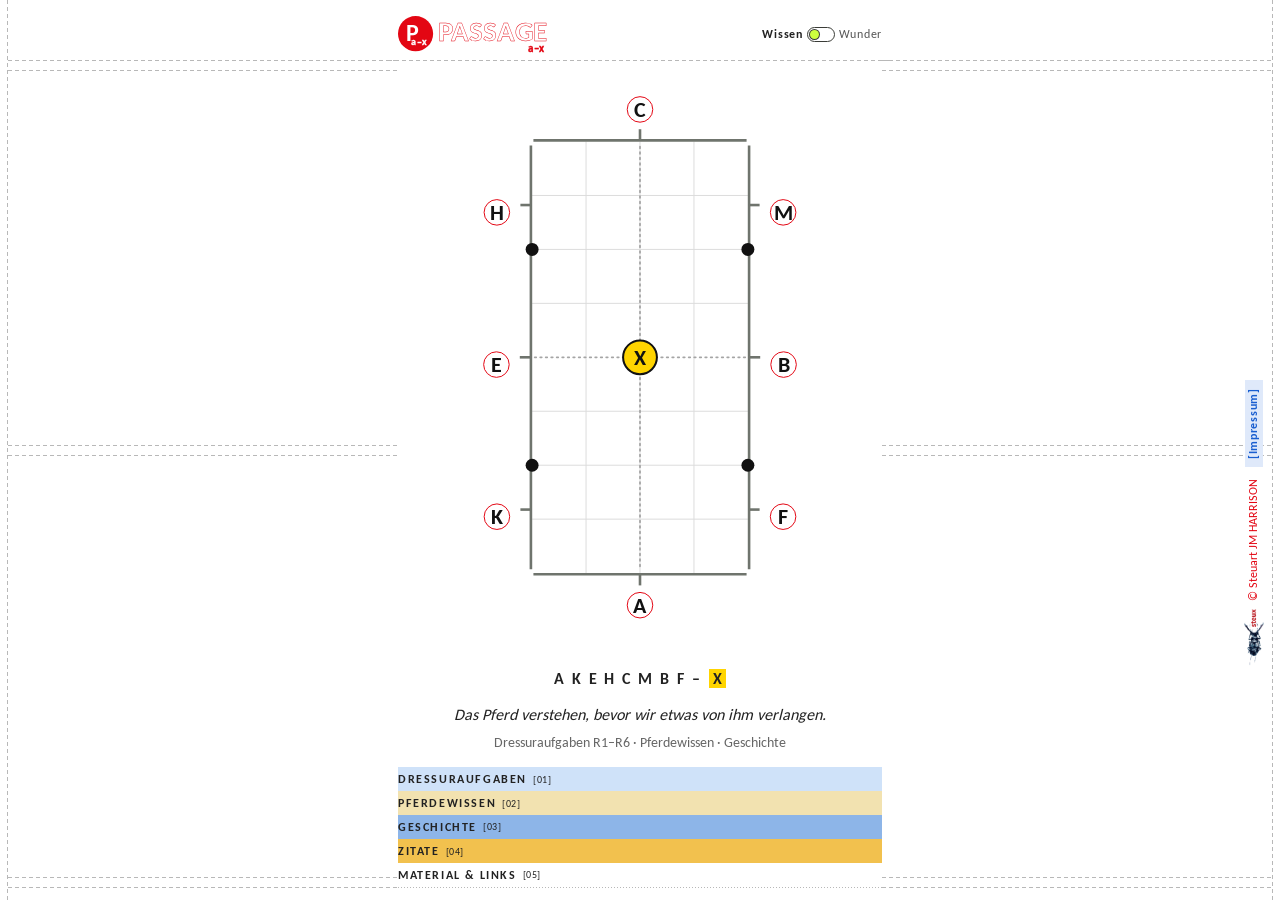
==== commit 85088903: "Reiter: durchgehende gerade Linien statt gepunkteter Co-Authored-By: Claude Sonnet 5.5 <noreply@anth" ====
--- a/index.html
+++ b/index.html
@@ -147,8 +147,10 @@
 .tlw>.tlar[data-off]{opacity:1}
 .tlw>.tlar[data-off] svg{opacity:.3}
 </style>
-<style id="info-uni">.info{gap:8px;font-size:14px}.info p,.info .small,.info .small p{font-size:14px;line-height:1.4;color:#555;margin:0}.info p b{color:#222}.info .ih{margin:16px 0 4px;font-size:12px;font-weight:700;letter-spacing:.12em;text-transform:uppercase;color:#e30613;font-family:inherit;line-height:1.3}.info>.ucr+.utl+p+.ih,.info>.ucr+.utl+.small+.ih{margin-top:12px}.info a{color:#1a5fd0;text-decoration:none}.info div.small>p{margin:0 0 8px}.info div.small .ih{margin:14px 0 6px}.info #verline{font-size:14px!important;color:#555!important}</style><style id="side-credit">footer.copy>span:not(.cimg){color:#e30613!important}footer.copy .ilink{display:inline-block!important;color:#1a5fd0!important;background:#dfe9fa!important;text-decoration:none!important;font-size:12px!important;font-weight:700;letter-spacing:.06em;padding:1px 8px 2px!important;margin:0 0 0 4px!important;border:0;line-height:1.2;cursor:pointer}</style><style id="titel-home-css">.titlebar:has(#backBtn:not([hidden])){cursor:pointer;-webkit-tap-highlight-color:transparent}</style><style id="tabs-hit-css">#seg button.hitx,.seg button.hitx{overflow:visible!important}#seg button.hitx::after,.seg button.hitx::after{left:0!important;right:0!important;height:44px!important}</style><style id="fw-css">#tip{display:none!important}</style><style id="wgrau-css">.wchips:not(.zch) .wchip{background:#ececea!important;color:#1a1a1a!important}.wchips:not(.zch):has(.off) .wchip:not(.off){background:#cdff3e!important;font-weight:700}.wchips:not(.zch) .wchip.off{opacity:1!important;background:transparent!important;color:#6e6e6a!important;box-shadow:inset 0 0 0 1px #c4c4c0!important;font-weight:400}</style><style id="theograu-css">#theo .tests span.on{background:#ececea!important;border-color:#ececea!important;color:#1a1a1a!important}</style><style id="akomp-css">#tiles>.tile.lkrow{display:none!important}#tiles>.tile.hasl::after{display:none!important}#tiles>.tile.hasl{padding:8px 8px!important}#tiles .tgrp{display:flex;align-items:center;gap:6px}#tiles .pdfb{display:inline-flex;align-items:center;justify-content:center;min-width:44px;height:32px;background:#ececea;cursor:pointer;-webkit-tap-highlight-color:transparent}#tiles .pdfb:active{background:#cdff3e}#tiles .pdfb.busy{opacity:.45}</style><style id="lsw-css">.btns:has(#qz){grid-template-columns:repeat(3,minmax(0,1fr))}.btns #qz[data-l],.btns #dz[data-l],.btns #cl[data-l]{display:flex!important;align-items:center;justify-content:flex-start!important;gap:0!important;font-size:0!important;height:44px;padding:0 0 0 30px!important;border:0;border-radius:0;background-color:#ececea!important;background-repeat:no-repeat!important;background-position:10px center!important;background-size:14px 14px!important;background-image:url("data:image/svg+xml,%3Csvg xmlns='http://www.w3.org/2000/svg' width='14' height='14'%3E%3Ccircle cx='7' cy='7' r='6.5' fill='%23f4f4f2' stroke='%231a1a1a' stroke-dasharray='1 2'/%3E%3C/svg%3E")!important;color:#1a1a1a;font-weight:400!important}.btns #qz svg,.btns #dz svg,.btns #cl svg{display:none!important}.btns #qz::before,.btns #dz::before,.btns #cl::before{content:attr(data-l);font-size:14px;line-height:1;flex:none;width:auto;height:auto;opacity:1;background:none;-webkit-mask:none;mask:none}.btns #qz[data-on="1"],.btns #dz[data-on="1"],.btns #cl[data-on="1"]{background-image:url("data:image/svg+xml,%3Csvg xmlns='http://www.w3.org/2000/svg' width='14' height='14'%3E%3Ccircle cx='7' cy='7' r='6.5' fill='%23cdff3e' stroke='%231a1a1a'/%3E%3C/svg%3E")!important;background-color:#ececea!important;font-weight:400!important}.btns #qz[data-on="1"]::before,.btns #dz[data-on="1"]::before,.btns #cl[data-on="1"]::before{font-weight:700}.btns #al{grid-column:1/4;display:flex!important;align-items:center;justify-content:space-between;padding:0 14px!important;height:44px;font-weight:700!important}.btns #al::after{content:"\2192";font-weight:400;position:static;transform:none;height:auto;left:auto;right:auto;top:auto}@media(max-width:340px){.btns #qz::before,.btns #dz::before,.btns #cl::before{font-size:13px}.btns #qz,.btns #dz,.btns #cl{padding-left:28px!important}}</style><style id="pdfsym-css">.tile.pdf .pdfsym{display:inline-flex;align-items:center;justify-content:center;min-width:44px;height:32px;background:#ececea}</style><style id="menue-linien-css">.hb[data-i]{background-image:none!important}.hb[data-i]:not([data-i="4"])::after,.hb.first[data-i]::before{display:none!important}</style><style id="header-einheit-css">.titlebar{height:54px!important;box-sizing:border-box!important;padding-top:0!important;padding-bottom:0!important}#brand .bmark.bmark{width:min(150px,calc(44vw - 2px))!important;height:auto!important}.titlebar .brand{height:auto!important;width:auto!important}</style></head><body>
-<meta name="app-version" content="2026-11-28-rassen6"><script src="common.js?v=2026-11-28-rassen6"></script><script id="start-top">(function(){try{if("scrollRestoration" in history)history.scrollRestoration="manual";var K="start-seen",LIM=1800000,base=location.pathname+location.search;function get(){try{return +sessionStorage.getItem(K)||0}catch(e){return 0}}function put(){try{sessionStorage.setItem(K,String(Date.now()))}catch(e){}}function stale(){var p=get();return p&&Date.now()-p>LIM}function reset(){try{sessionStorage.removeItem(K)}catch(e){}location.replace(base)}if(stale()&&location.hash){reset();return}put();function back(){if(stale())reset();else put()}setInterval(function(){if(document.visibilityState==="visible")put()},3000);document.addEventListener("visibilitychange",function(){if(document.visibilityState==="hidden")put();else back()});addEventListener("pageshow",function(e){if(e.persisted)location.reload();else back()});addEventListener("focus",back);document.addEventListener("resume",back);addEventListener("pagehide",put);}catch(e){}})();</script>
+<style id="info-uni">.info{gap:8px;font-size:14px}.info p,.info .small,.info .small p{font-size:14px;line-height:1.4;color:#555;margin:0}.info p b{color:#222}.info .ih{margin:16px 0 4px;font-size:12px;font-weight:700;letter-spacing:.12em;text-transform:uppercase;color:#e30613;font-family:inherit;line-height:1.3}.info>.ucr+.utl+p+.ih,.info>.ucr+.utl+.small+.ih{margin-top:12px}.info a{color:#1a5fd0;text-decoration:none}.info div.small>p{margin:0 0 8px}.info div.small .ih{margin:14px 0 6px}.info #verline{font-size:14px!important;color:#555!important}</style><style id="side-credit">footer.copy>span:not(.cimg){color:#e30613!important}footer.copy .ilink{display:inline-block!important;color:#1a5fd0!important;background:#dfe9fa!important;text-decoration:none!important;font-size:12px!important;font-weight:700;letter-spacing:.06em;padding:1px 8px 2px!important;margin:0 0 0 4px!important;border:0;line-height:1.2;cursor:pointer}</style><style id="titel-home-css">.titlebar:has(#backBtn:not([hidden])){cursor:pointer;-webkit-tap-highlight-color:transparent}</style><style id="tabs-hit-css">#seg button.hitx,.seg button.hitx{overflow:visible!important}#seg button.hitx::after,.seg button.hitx::after{left:0!important;right:0!important;height:44px!important}</style><style id="fw-css">#tip{display:none!important}</style><style id="wgrau-css">.wchips:not(.zch) .wchip{background:#ececea!important;color:#1a1a1a!important}.wchips:not(.zch):has(.off) .wchip:not(.off){background:#cdff3e!important;font-weight:700}.wchips:not(.zch) .wchip.off{opacity:1!important;background:transparent!important;color:#6e6e6a!important;box-shadow:inset 0 0 0 1px #c4c4c0!important;font-weight:400}</style><style id="theograu-css">#theo .tests span.on{background:#ececea!important;border-color:#ececea!important;color:#1a1a1a!important}</style><style id="akomp-css">#tiles>.tile.lkrow{display:none!important}#tiles>.tile.hasl::after{display:none!important}#tiles>.tile.hasl{padding:8px 8px!important}#tiles .tgrp{display:flex;align-items:center;gap:6px}#tiles .pdfb{display:inline-flex;align-items:center;justify-content:center;min-width:44px;height:32px;background:#ececea;cursor:pointer;-webkit-tap-highlight-color:transparent}#tiles .pdfb:active{background:#cdff3e}#tiles .pdfb.busy{opacity:.45}</style><style id="lsw-css">.btns:has(#qz){grid-template-columns:repeat(3,minmax(0,1fr))}.btns #qz[data-l],.btns #dz[data-l],.btns #cl[data-l]{display:flex!important;align-items:center;justify-content:flex-start!important;gap:0!important;font-size:0!important;height:44px;padding:0 0 0 30px!important;border:0;border-radius:0;background-color:#ececea!important;background-repeat:no-repeat!important;background-position:10px center!important;background-size:14px 14px!important;background-image:url("data:image/svg+xml,%3Csvg xmlns='http://www.w3.org/2000/svg' width='14' height='14'%3E%3Ccircle cx='7' cy='7' r='6.5' fill='%23f4f4f2' stroke='%231a1a1a' stroke-dasharray='1 2'/%3E%3C/svg%3E")!important;color:#1a1a1a;font-weight:400!important}.btns #qz svg,.btns #dz svg,.btns #cl svg{display:none!important}.btns #qz::before,.btns #dz::before,.btns #cl::before{content:attr(data-l);font-size:14px;line-height:1;flex:none;width:auto;height:auto;opacity:1;background:none;-webkit-mask:none;mask:none}.btns #qz[data-on="1"],.btns #dz[data-on="1"],.btns #cl[data-on="1"]{background-image:url("data:image/svg+xml,%3Csvg xmlns='http://www.w3.org/2000/svg' width='14' height='14'%3E%3Ccircle cx='7' cy='7' r='6.5' fill='%23cdff3e' stroke='%231a1a1a'/%3E%3C/svg%3E")!important;background-color:#ececea!important;font-weight:400!important}.btns #qz[data-on="1"]::before,.btns #dz[data-on="1"]::before,.btns #cl[data-on="1"]::before{font-weight:700}.btns #al{grid-column:1/4;display:flex!important;align-items:center;justify-content:space-between;padding:0 14px!important;height:44px;font-weight:700!important}.btns #al::after{content:"\2192";font-weight:400;position:static;transform:none;height:auto;left:auto;right:auto;top:auto}@media(max-width:340px){.btns #qz::before,.btns #dz::before,.btns #cl::before{font-size:13px}.btns #qz,.btns #dz,.btns #cl{padding-left:28px!important}}</style><style id="pdfsym-css">.tile.pdf .pdfsym{display:inline-flex;align-items:center;justify-content:center;min-width:44px;height:32px;background:#ececea}</style><style id="menue-linien-css">.hb[data-i]{background-image:none!important}.hb[data-i]:not([data-i="4"])::after,.hb.first[data-i]::before{display:none!important}</style><style id="header-einheit-css">.titlebar{height:54px!important;box-sizing:border-box!important;padding-top:0!important;padding-bottom:0!important}#brand .bmark.bmark{width:min(150px,calc(44vw - 2px))!important;height:auto!important}.titlebar .brand{height:auto!important;width:auto!important}</style><style id="reiter-linien">/* 28.11.2026 Reiter: durchgehende gerade Linien statt gepunkteter */
+:is(.seg,#theo .sub,#thVi .viTabs,.anaSeg,.anapop .anaBar){--dd:linear-gradient(#b8b8b8,#b8b8b8);--dv:linear-gradient(#b8b8b8,#b8b8b8)}
+</style></head><body>
+<meta name="app-version" content="2026-11-28-linien"><script src="common.js?v=2026-11-28-linien"></script><script id="start-top">(function(){try{if("scrollRestoration" in history)history.scrollRestoration="manual";var K="start-seen",LIM=1800000,base=location.pathname+location.search;function get(){try{return +sessionStorage.getItem(K)||0}catch(e){return 0}}function put(){try{sessionStorage.setItem(K,String(Date.now()))}catch(e){}}function stale(){var p=get();return p&&Date.now()-p>LIM}function reset(){try{sessionStorage.removeItem(K)}catch(e){}location.replace(base)}if(stale()&&location.hash){reset();return}put();function back(){if(stale())reset();else put()}setInterval(function(){if(document.visibilityState==="visible")put()},3000);document.addEventListener("visibilitychange",function(){if(document.visibilityState==="hidden")put();else back()});addEventListener("pageshow",function(e){if(e.persisted)location.reload();else back()});addEventListener("focus",back);document.addEventListener("resume",back);addEventListener("pagehide",put);}catch(e){}})();</script>
 <style>
 /* Layout: full-screen app column — logo + title, mode switch, arena that fills the free height, controls pinned below */
 :root{--bg:#f5f6f2;--surface:#ffffff;--fg:#22281f;--muted:#5d6656;--line:#c9cec1;--sand:#ebe3d0;--accent:#2f6b4a;
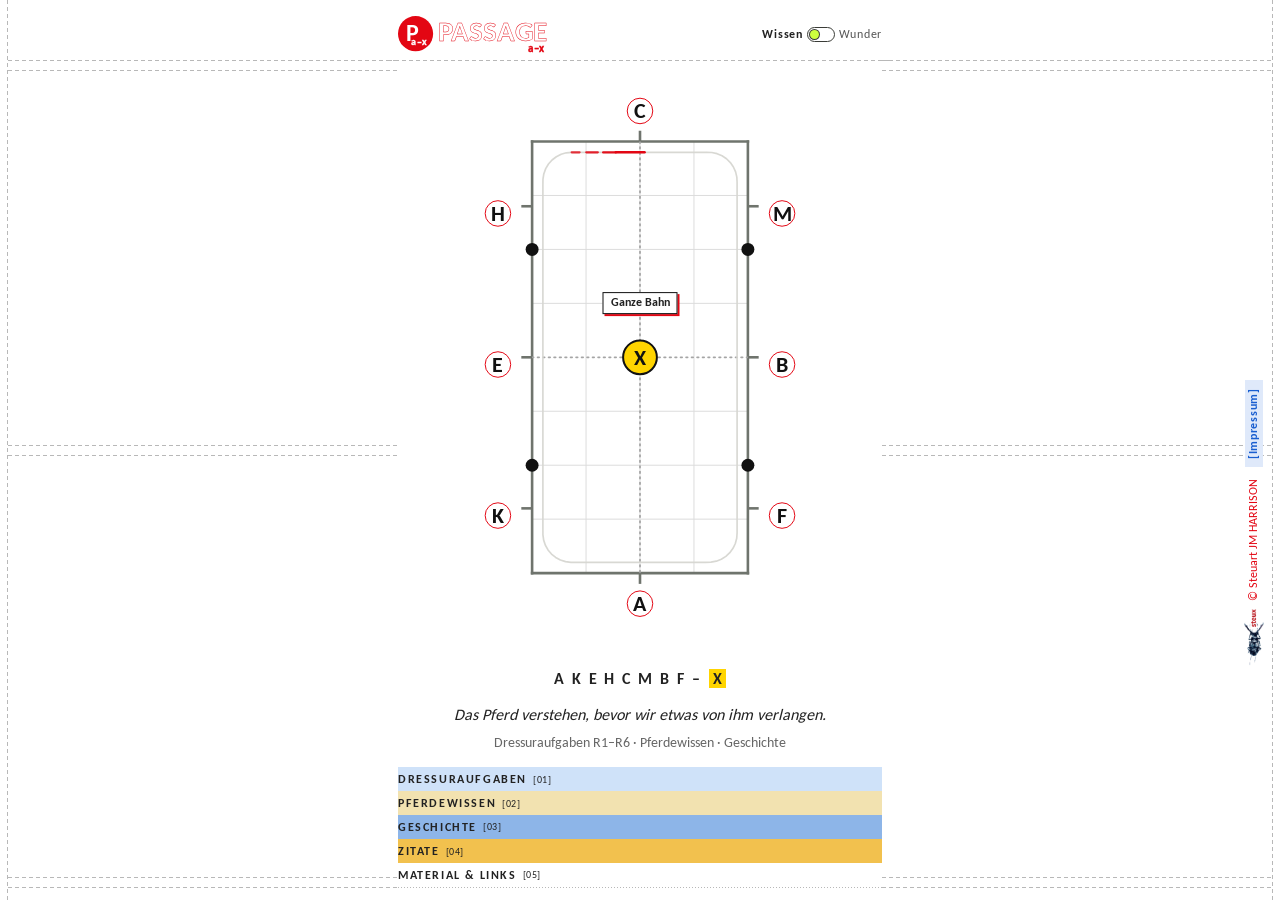
==== commit fae7c3f3: "Einheit: Rassen-Reiter flach, Reitsprache-Filter mit Unterkante Co-Authored-By: Claude Sonnet 5.5 <n" ====
--- a/index.html
+++ b/index.html
@@ -150,7 +150,7 @@
 <style id="info-uni">.info{gap:8px;font-size:14px}.info p,.info .small,.info .small p{font-size:14px;line-height:1.4;color:#555;margin:0}.info p b{color:#222}.info .ih{margin:16px 0 4px;font-size:12px;font-weight:700;letter-spacing:.12em;text-transform:uppercase;color:#e30613;font-family:inherit;line-height:1.3}.info>.ucr+.utl+p+.ih,.info>.ucr+.utl+.small+.ih{margin-top:12px}.info a{color:#1a5fd0;text-decoration:none}.info div.small>p{margin:0 0 8px}.info div.small .ih{margin:14px 0 6px}.info #verline{font-size:14px!important;color:#555!important}</style><style id="side-credit">footer.copy>span:not(.cimg){color:#e30613!important}footer.copy .ilink{display:inline-block!important;color:#1a5fd0!important;background:#dfe9fa!important;text-decoration:none!important;font-size:12px!important;font-weight:700;letter-spacing:.06em;padding:1px 8px 2px!important;margin:0 0 0 4px!important;border:0;line-height:1.2;cursor:pointer}</style><style id="titel-home-css">.titlebar:has(#backBtn:not([hidden])){cursor:pointer;-webkit-tap-highlight-color:transparent}</style><style id="tabs-hit-css">#seg button.hitx,.seg button.hitx{overflow:visible!important}#seg button.hitx::after,.seg button.hitx::after{left:0!important;right:0!important;height:44px!important}</style><style id="fw-css">#tip{display:none!important}</style><style id="wgrau-css">.wchips:not(.zch) .wchip{background:#ececea!important;color:#1a1a1a!important}.wchips:not(.zch):has(.off) .wchip:not(.off){background:#cdff3e!important;font-weight:700}.wchips:not(.zch) .wchip.off{opacity:1!important;background:transparent!important;color:#6e6e6a!important;box-shadow:inset 0 0 0 1px #c4c4c0!important;font-weight:400}</style><style id="theograu-css">#theo .tests span.on{background:#ececea!important;border-color:#ececea!important;color:#1a1a1a!important}</style><style id="akomp-css">#tiles>.tile.lkrow{display:none!important}#tiles>.tile.hasl::after{display:none!important}#tiles>.tile.hasl{padding:8px 8px!important}#tiles .tgrp{display:flex;align-items:center;gap:6px}#tiles .pdfb{display:inline-flex;align-items:center;justify-content:center;min-width:44px;height:32px;background:#ececea;cursor:pointer;-webkit-tap-highlight-color:transparent}#tiles .pdfb:active{background:#cdff3e}#tiles .pdfb.busy{opacity:.45}</style><style id="lsw-css">.btns:has(#qz){grid-template-columns:repeat(3,minmax(0,1fr))}.btns #qz[data-l],.btns #dz[data-l],.btns #cl[data-l]{display:flex!important;align-items:center;justify-content:flex-start!important;gap:0!important;font-size:0!important;height:44px;padding:0 0 0 30px!important;border:0;border-radius:0;background-color:#ececea!important;background-repeat:no-repeat!important;background-position:10px center!important;background-size:14px 14px!important;background-image:url("data:image/svg+xml,%3Csvg xmlns='http://www.w3.org/2000/svg' width='14' height='14'%3E%3Ccircle cx='7' cy='7' r='6.5' fill='%23f4f4f2' stroke='%231a1a1a' stroke-dasharray='1 2'/%3E%3C/svg%3E")!important;color:#1a1a1a;font-weight:400!important}.btns #qz svg,.btns #dz svg,.btns #cl svg{display:none!important}.btns #qz::before,.btns #dz::before,.btns #cl::before{content:attr(data-l);font-size:14px;line-height:1;flex:none;width:auto;height:auto;opacity:1;background:none;-webkit-mask:none;mask:none}.btns #qz[data-on="1"],.btns #dz[data-on="1"],.btns #cl[data-on="1"]{background-image:url("data:image/svg+xml,%3Csvg xmlns='http://www.w3.org/2000/svg' width='14' height='14'%3E%3Ccircle cx='7' cy='7' r='6.5' fill='%23cdff3e' stroke='%231a1a1a'/%3E%3C/svg%3E")!important;background-color:#ececea!important;font-weight:400!important}.btns #qz[data-on="1"]::before,.btns #dz[data-on="1"]::before,.btns #cl[data-on="1"]::before{font-weight:700}.btns #al{grid-column:1/4;display:flex!important;align-items:center;justify-content:space-between;padding:0 14px!important;height:44px;font-weight:700!important}.btns #al::after{content:"\2192";font-weight:400;position:static;transform:none;height:auto;left:auto;right:auto;top:auto}@media(max-width:340px){.btns #qz::before,.btns #dz::before,.btns #cl::before{font-size:13px}.btns #qz,.btns #dz,.btns #cl{padding-left:28px!important}}</style><style id="pdfsym-css">.tile.pdf .pdfsym{display:inline-flex;align-items:center;justify-content:center;min-width:44px;height:32px;background:#ececea}</style><style id="menue-linien-css">.hb[data-i]{background-image:none!important}.hb[data-i]:not([data-i="4"])::after,.hb.first[data-i]::before{display:none!important}</style><style id="header-einheit-css">.titlebar{height:54px!important;box-sizing:border-box!important;padding-top:0!important;padding-bottom:0!important}#brand .bmark.bmark{width:min(150px,calc(44vw - 2px))!important;height:auto!important}.titlebar .brand{height:auto!important;width:auto!important}</style><style id="reiter-linien">/* 28.11.2026 Reiter: durchgehende gerade Linien statt gepunkteter */
 :is(.seg,#theo .sub,#thVi .viTabs,.anaSeg,.anapop .anaBar){--dd:linear-gradient(#b8b8b8,#b8b8b8);--dv:linear-gradient(#b8b8b8,#b8b8b8)}
 </style></head><body>
-<meta name="app-version" content="2026-11-28-linien"><script src="common.js?v=2026-11-28-linien"></script><script id="start-top">(function(){try{if("scrollRestoration" in history)history.scrollRestoration="manual";var K="start-seen",LIM=1800000,base=location.pathname+location.search;function get(){try{return +sessionStorage.getItem(K)||0}catch(e){return 0}}function put(){try{sessionStorage.setItem(K,String(Date.now()))}catch(e){}}function stale(){var p=get();return p&&Date.now()-p>LIM}function reset(){try{sessionStorage.removeItem(K)}catch(e){}location.replace(base)}if(stale()&&location.hash){reset();return}put();function back(){if(stale())reset();else put()}setInterval(function(){if(document.visibilityState==="visible")put()},3000);document.addEventListener("visibilitychange",function(){if(document.visibilityState==="hidden")put();else back()});addEventListener("pageshow",function(e){if(e.persisted)location.reload();else back()});addEventListener("focus",back);document.addEventListener("resume",back);addEventListener("pagehide",put);}catch(e){}})();</script>
+<meta name="app-version" content="2026-11-28-einheit"><script src="common.js?v=2026-11-28-einheit"></script><script id="start-top">(function(){try{if("scrollRestoration" in history)history.scrollRestoration="manual";var K="start-seen",LIM=1800000,base=location.pathname+location.search;function get(){try{return +sessionStorage.getItem(K)||0}catch(e){return 0}}function put(){try{sessionStorage.setItem(K,String(Date.now()))}catch(e){}}function stale(){var p=get();return p&&Date.now()-p>LIM}function reset(){try{sessionStorage.removeItem(K)}catch(e){}location.replace(base)}if(stale()&&location.hash){reset();return}put();function back(){if(stale())reset();else put()}setInterval(function(){if(document.visibilityState==="visible")put()},3000);document.addEventListener("visibilitychange",function(){if(document.visibilityState==="hidden")put();else back()});addEventListener("pageshow",function(e){if(e.persisted)location.reload();else back()});addEventListener("focus",back);document.addEventListener("resume",back);addEventListener("pagehide",put);}catch(e){}})();</script>
 <style>
 /* Layout: full-screen app column — logo + title, mode switch, arena that fills the free height, controls pinned below */
 :root{--bg:#f5f6f2;--surface:#ffffff;--fg:#22281f;--muted:#5d6656;--line:#c9cec1;--sand:#ebe3d0;--accent:#2f6b4a;
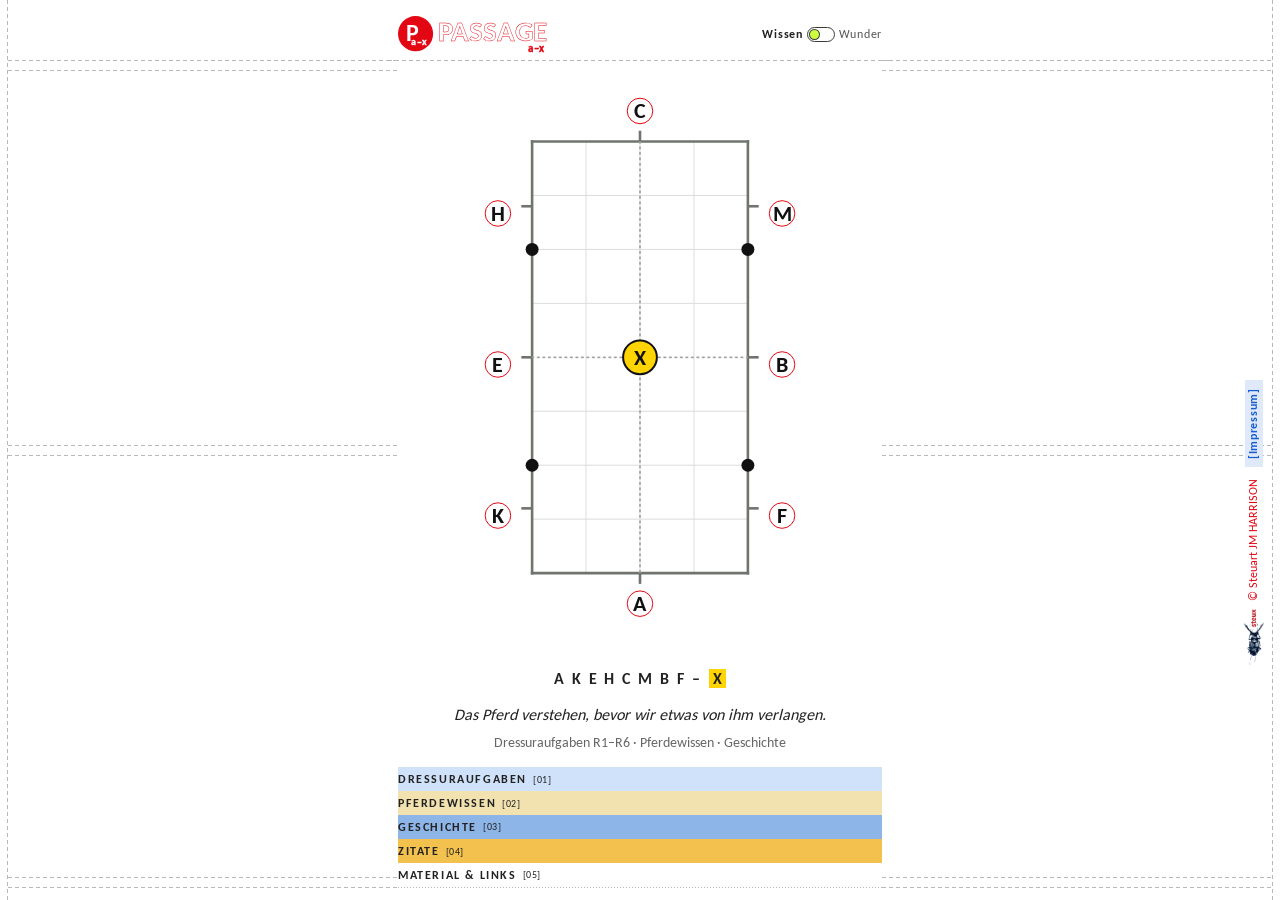
==== commit eb086a1c: "Reiter: geschlossene Leisten mit Endlinie, Reitsprache/Rassen angeglichen Co-Authored-By: Claude Son" ====
--- a/index.html
+++ b/index.html
@@ -149,8 +149,12 @@
 </style>
 <style id="info-uni">.info{gap:8px;font-size:14px}.info p,.info .small,.info .small p{font-size:14px;line-height:1.4;color:#555;margin:0}.info p b{color:#222}.info .ih{margin:16px 0 4px;font-size:12px;font-weight:700;letter-spacing:.12em;text-transform:uppercase;color:#e30613;font-family:inherit;line-height:1.3}.info>.ucr+.utl+p+.ih,.info>.ucr+.utl+.small+.ih{margin-top:12px}.info a{color:#1a5fd0;text-decoration:none}.info div.small>p{margin:0 0 8px}.info div.small .ih{margin:14px 0 6px}.info #verline{font-size:14px!important;color:#555!important}</style><style id="side-credit">footer.copy>span:not(.cimg){color:#e30613!important}footer.copy .ilink{display:inline-block!important;color:#1a5fd0!important;background:#dfe9fa!important;text-decoration:none!important;font-size:12px!important;font-weight:700;letter-spacing:.06em;padding:1px 8px 2px!important;margin:0 0 0 4px!important;border:0;line-height:1.2;cursor:pointer}</style><style id="titel-home-css">.titlebar:has(#backBtn:not([hidden])){cursor:pointer;-webkit-tap-highlight-color:transparent}</style><style id="tabs-hit-css">#seg button.hitx,.seg button.hitx{overflow:visible!important}#seg button.hitx::after,.seg button.hitx::after{left:0!important;right:0!important;height:44px!important}</style><style id="fw-css">#tip{display:none!important}</style><style id="wgrau-css">.wchips:not(.zch) .wchip{background:#ececea!important;color:#1a1a1a!important}.wchips:not(.zch):has(.off) .wchip:not(.off){background:#cdff3e!important;font-weight:700}.wchips:not(.zch) .wchip.off{opacity:1!important;background:transparent!important;color:#6e6e6a!important;box-shadow:inset 0 0 0 1px #c4c4c0!important;font-weight:400}</style><style id="theograu-css">#theo .tests span.on{background:#ececea!important;border-color:#ececea!important;color:#1a1a1a!important}</style><style id="akomp-css">#tiles>.tile.lkrow{display:none!important}#tiles>.tile.hasl::after{display:none!important}#tiles>.tile.hasl{padding:8px 8px!important}#tiles .tgrp{display:flex;align-items:center;gap:6px}#tiles .pdfb{display:inline-flex;align-items:center;justify-content:center;min-width:44px;height:32px;background:#ececea;cursor:pointer;-webkit-tap-highlight-color:transparent}#tiles .pdfb:active{background:#cdff3e}#tiles .pdfb.busy{opacity:.45}</style><style id="lsw-css">.btns:has(#qz){grid-template-columns:repeat(3,minmax(0,1fr))}.btns #qz[data-l],.btns #dz[data-l],.btns #cl[data-l]{display:flex!important;align-items:center;justify-content:flex-start!important;gap:0!important;font-size:0!important;height:44px;padding:0 0 0 30px!important;border:0;border-radius:0;background-color:#ececea!important;background-repeat:no-repeat!important;background-position:10px center!important;background-size:14px 14px!important;background-image:url("data:image/svg+xml,%3Csvg xmlns='http://www.w3.org/2000/svg' width='14' height='14'%3E%3Ccircle cx='7' cy='7' r='6.5' fill='%23f4f4f2' stroke='%231a1a1a' stroke-dasharray='1 2'/%3E%3C/svg%3E")!important;color:#1a1a1a;font-weight:400!important}.btns #qz svg,.btns #dz svg,.btns #cl svg{display:none!important}.btns #qz::before,.btns #dz::before,.btns #cl::before{content:attr(data-l);font-size:14px;line-height:1;flex:none;width:auto;height:auto;opacity:1;background:none;-webkit-mask:none;mask:none}.btns #qz[data-on="1"],.btns #dz[data-on="1"],.btns #cl[data-on="1"]{background-image:url("data:image/svg+xml,%3Csvg xmlns='http://www.w3.org/2000/svg' width='14' height='14'%3E%3Ccircle cx='7' cy='7' r='6.5' fill='%23cdff3e' stroke='%231a1a1a'/%3E%3C/svg%3E")!important;background-color:#ececea!important;font-weight:400!important}.btns #qz[data-on="1"]::before,.btns #dz[data-on="1"]::before,.btns #cl[data-on="1"]::before{font-weight:700}.btns #al{grid-column:1/4;display:flex!important;align-items:center;justify-content:space-between;padding:0 14px!important;height:44px;font-weight:700!important}.btns #al::after{content:"\2192";font-weight:400;position:static;transform:none;height:auto;left:auto;right:auto;top:auto}@media(max-width:340px){.btns #qz::before,.btns #dz::before,.btns #cl::before{font-size:13px}.btns #qz,.btns #dz,.btns #cl{padding-left:28px!important}}</style><style id="pdfsym-css">.tile.pdf .pdfsym{display:inline-flex;align-items:center;justify-content:center;min-width:44px;height:32px;background:#ececea}</style><style id="menue-linien-css">.hb[data-i]{background-image:none!important}.hb[data-i]:not([data-i="4"])::after,.hb.first[data-i]::before{display:none!important}</style><style id="header-einheit-css">.titlebar{height:54px!important;box-sizing:border-box!important;padding-top:0!important;padding-bottom:0!important}#brand .bmark.bmark{width:min(150px,calc(44vw - 2px))!important;height:auto!important}.titlebar .brand{height:auto!important;width:auto!important}</style><style id="reiter-linien">/* 28.11.2026 Reiter: durchgehende gerade Linien statt gepunkteter */
 :is(.seg,#theo .sub,#thVi .viTabs,.anaSeg,.anapop .anaBar){--dd:linear-gradient(#b8b8b8,#b8b8b8);--dv:linear-gradient(#b8b8b8,#b8b8b8)}
+/* geschlossene Leiste: Endlinie rechts */
+html :is(.seg,#theo .sub,#thVi .viTabs,.anaSeg,.anapop .anaBar)>button{--br:none;background:var(--bt),var(--bb),var(--bl),var(--br),var(--bc)!important}
+html :is(.seg,#theo .sub,#thVi .viTabs,.anaSeg,.anapop .anaBar)>button:last-child,html #theo .sub>button:nth-child(3n){--br:var(--dv) right top/1px 100% no-repeat}
+html :is(.seg,#theo .sub,#thVi .viTabs,.anaSeg,.anapop .anaBar)>button[aria-pressed="true"]{background:var(--bt),var(--bb),var(--bl),var(--br),var(--bc)!important}
 </style></head><body>
-<meta name="app-version" content="2026-11-28-einheit"><script src="common.js?v=2026-11-28-einheit"></script><script id="start-top">(function(){try{if("scrollRestoration" in history)history.scrollRestoration="manual";var K="start-seen",LIM=1800000,base=location.pathname+location.search;function get(){try{return +sessionStorage.getItem(K)||0}catch(e){return 0}}function put(){try{sessionStorage.setItem(K,String(Date.now()))}catch(e){}}function stale(){var p=get();return p&&Date.now()-p>LIM}function reset(){try{sessionStorage.removeItem(K)}catch(e){}location.replace(base)}if(stale()&&location.hash){reset();return}put();function back(){if(stale())reset();else put()}setInterval(function(){if(document.visibilityState==="visible")put()},3000);document.addEventListener("visibilitychange",function(){if(document.visibilityState==="hidden")put();else back()});addEventListener("pageshow",function(e){if(e.persisted)location.reload();else back()});addEventListener("focus",back);document.addEventListener("resume",back);addEventListener("pagehide",put);}catch(e){}})();</script>
+<meta name="app-version" content="2026-11-28-einheit2"><script src="common.js?v=2026-11-28-einheit2"></script><script id="start-top">(function(){try{if("scrollRestoration" in history)history.scrollRestoration="manual";var K="start-seen",LIM=1800000,base=location.pathname+location.search;function get(){try{return +sessionStorage.getItem(K)||0}catch(e){return 0}}function put(){try{sessionStorage.setItem(K,String(Date.now()))}catch(e){}}function stale(){var p=get();return p&&Date.now()-p>LIM}function reset(){try{sessionStorage.removeItem(K)}catch(e){}location.replace(base)}if(stale()&&location.hash){reset();return}put();function back(){if(stale())reset();else put()}setInterval(function(){if(document.visibilityState==="visible")put()},3000);document.addEventListener("visibilitychange",function(){if(document.visibilityState==="hidden")put();else back()});addEventListener("pageshow",function(e){if(e.persisted)location.reload();else back()});addEventListener("focus",back);document.addEventListener("resume",back);addEventListener("pagehide",put);}catch(e){}})();</script>
 <style>
 /* Layout: full-screen app column — logo + title, mode switch, arena that fills the free height, controls pinned below */
 :root{--bg:#f5f6f2;--surface:#ffffff;--fg:#22281f;--muted:#5d6656;--line:#c9cec1;--sand:#ebe3d0;--accent:#2f6b4a;
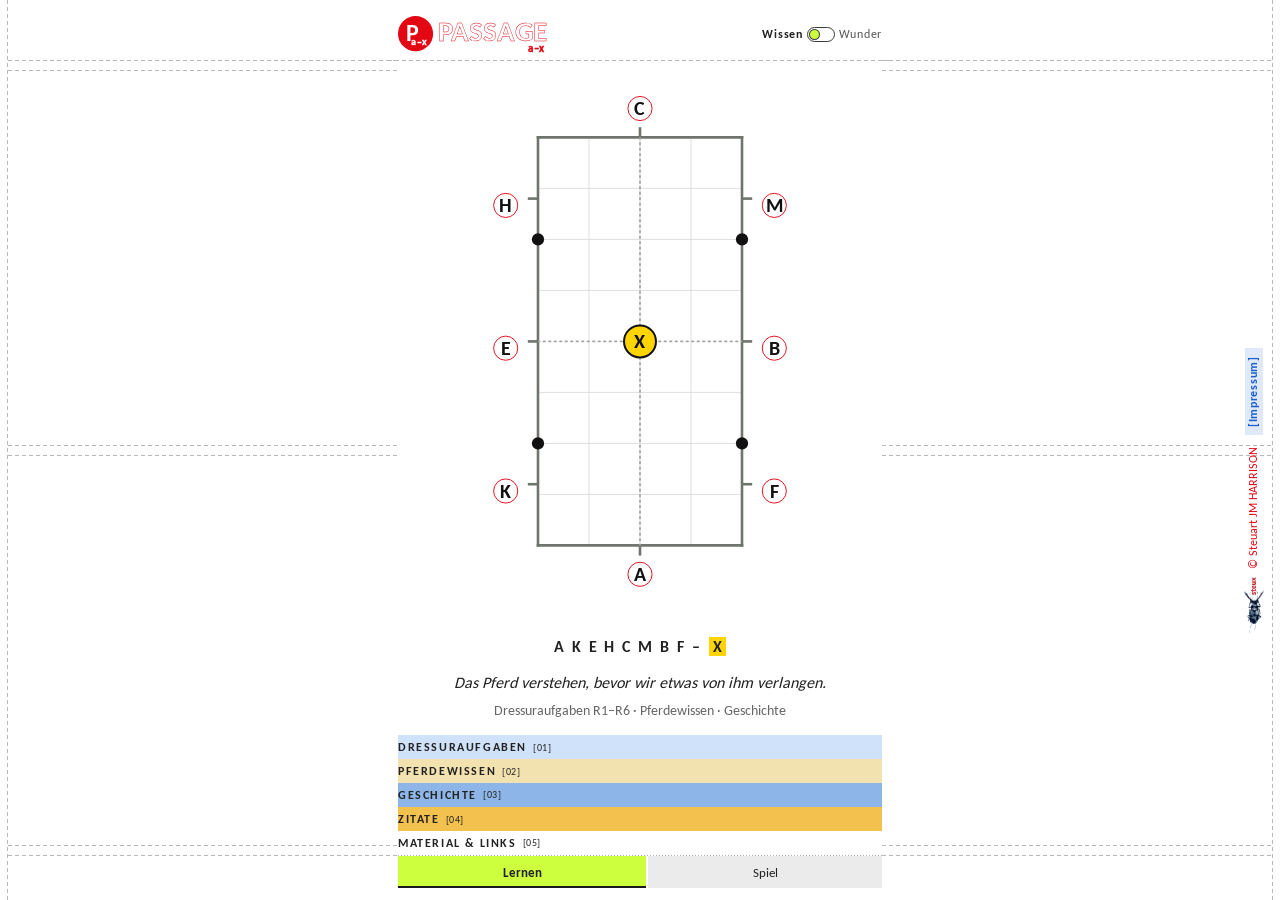
==== commit bcb0927d: "Einheit Cockpit: Reiter und Filter als Kacheln, 2px Abstand Co-Authored-By: Claude Sonnet 5.5 <norep" ====
--- a/index.html
+++ b/index.html
@@ -147,12 +147,15 @@
 .tlw>.tlar[data-off]{opacity:1}
 .tlw>.tlar[data-off] svg{opacity:.3}
 </style>
-<style id="info-uni">.info{gap:8px;font-size:14px}.info p,.info .small,.info .small p{font-size:14px;line-height:1.4;color:#555;margin:0}.info p b{color:#222}.info .ih{margin:16px 0 4px;font-size:12px;font-weight:700;letter-spacing:.12em;text-transform:uppercase;color:#e30613;font-family:inherit;line-height:1.3}.info>.ucr+.utl+p+.ih,.info>.ucr+.utl+.small+.ih{margin-top:12px}.info a{color:#1a5fd0;text-decoration:none}.info div.small>p{margin:0 0 8px}.info div.small .ih{margin:14px 0 6px}.info #verline{font-size:14px!important;color:#555!important}</style><style id="side-credit">footer.copy>span:not(.cimg){color:#e30613!important}footer.copy .ilink{display:inline-block!important;color:#1a5fd0!important;background:#dfe9fa!important;text-decoration:none!important;font-size:12px!important;font-weight:700;letter-spacing:.06em;padding:1px 8px 2px!important;margin:0 0 0 4px!important;border:0;line-height:1.2;cursor:pointer}</style><style id="titel-home-css">.titlebar:has(#backBtn:not([hidden])){cursor:pointer;-webkit-tap-highlight-color:transparent}</style><style id="tabs-hit-css">#seg button.hitx,.seg button.hitx{overflow:visible!important}#seg button.hitx::after,.seg button.hitx::after{left:0!important;right:0!important;height:44px!important}</style><style id="fw-css">#tip{display:none!important}</style><style id="wgrau-css">.wchips:not(.zch) .wchip{background:#ececea!important;color:#1a1a1a!important}.wchips:not(.zch):has(.off) .wchip:not(.off){background:#cdff3e!important;font-weight:700}.wchips:not(.zch) .wchip.off{opacity:1!important;background:transparent!important;color:#6e6e6a!important;box-shadow:inset 0 0 0 1px #c4c4c0!important;font-weight:400}</style><style id="theograu-css">#theo .tests span.on{background:#ececea!important;border-color:#ececea!important;color:#1a1a1a!important}</style><style id="akomp-css">#tiles>.tile.lkrow{display:none!important}#tiles>.tile.hasl::after{display:none!important}#tiles>.tile.hasl{padding:8px 8px!important}#tiles .tgrp{display:flex;align-items:center;gap:6px}#tiles .pdfb{display:inline-flex;align-items:center;justify-content:center;min-width:44px;height:32px;background:#ececea;cursor:pointer;-webkit-tap-highlight-color:transparent}#tiles .pdfb:active{background:#cdff3e}#tiles .pdfb.busy{opacity:.45}</style><style id="lsw-css">.btns:has(#qz){grid-template-columns:repeat(3,minmax(0,1fr))}.btns #qz[data-l],.btns #dz[data-l],.btns #cl[data-l]{display:flex!important;align-items:center;justify-content:flex-start!important;gap:0!important;font-size:0!important;height:44px;padding:0 0 0 30px!important;border:0;border-radius:0;background-color:#ececea!important;background-repeat:no-repeat!important;background-position:10px center!important;background-size:14px 14px!important;background-image:url("data:image/svg+xml,%3Csvg xmlns='http://www.w3.org/2000/svg' width='14' height='14'%3E%3Ccircle cx='7' cy='7' r='6.5' fill='%23f4f4f2' stroke='%231a1a1a' stroke-dasharray='1 2'/%3E%3C/svg%3E")!important;color:#1a1a1a;font-weight:400!important}.btns #qz svg,.btns #dz svg,.btns #cl svg{display:none!important}.btns #qz::before,.btns #dz::before,.btns #cl::before{content:attr(data-l);font-size:14px;line-height:1;flex:none;width:auto;height:auto;opacity:1;background:none;-webkit-mask:none;mask:none}.btns #qz[data-on="1"],.btns #dz[data-on="1"],.btns #cl[data-on="1"]{background-image:url("data:image/svg+xml,%3Csvg xmlns='http://www.w3.org/2000/svg' width='14' height='14'%3E%3Ccircle cx='7' cy='7' r='6.5' fill='%23cdff3e' stroke='%231a1a1a'/%3E%3C/svg%3E")!important;background-color:#ececea!important;font-weight:400!important}.btns #qz[data-on="1"]::before,.btns #dz[data-on="1"]::before,.btns #cl[data-on="1"]::before{font-weight:700}.btns #al{grid-column:1/4;display:flex!important;align-items:center;justify-content:space-between;padding:0 14px!important;height:44px;font-weight:700!important}.btns #al::after{content:"\2192";font-weight:400;position:static;transform:none;height:auto;left:auto;right:auto;top:auto}@media(max-width:340px){.btns #qz::before,.btns #dz::before,.btns #cl::before{font-size:13px}.btns #qz,.btns #dz,.btns #cl{padding-left:28px!important}}</style><style id="pdfsym-css">.tile.pdf .pdfsym{display:inline-flex;align-items:center;justify-content:center;min-width:44px;height:32px;background:#ececea}</style><style id="menue-linien-css">.hb[data-i]{background-image:none!important}.hb[data-i]:not([data-i="4"])::after,.hb.first[data-i]::before{display:none!important}</style><style id="header-einheit-css">.titlebar{height:54px!important;box-sizing:border-box!important;padding-top:0!important;padding-bottom:0!important}#brand .bmark.bmark{width:min(150px,calc(44vw - 2px))!important;height:auto!important}.titlebar .brand{height:auto!important;width:auto!important}</style><style id="reiter-linien">/* 28.11.2026 Reiter: durchgehende gerade Linien statt gepunkteter */
-:is(.seg,#theo .sub,#thVi .viTabs,.anaSeg,.anapop .anaBar){--dd:linear-gradient(#b8b8b8,#b8b8b8);--dv:linear-gradient(#b8b8b8,#b8b8b8)}
-/* geschlossene Leiste: Endlinie rechts */
-html :is(.seg,#theo .sub,#thVi .viTabs,.anaSeg,.anapop .anaBar)>button{--br:none;background:var(--bt),var(--bb),var(--bl),var(--br),var(--bc)!important}
-html :is(.seg,#theo .sub,#thVi .viTabs,.anaSeg,.anapop .anaBar)>button:last-child,html #theo .sub>button:nth-child(3n){--br:var(--dv) right top/1px 100% no-repeat}
-html :is(.seg,#theo .sub,#thVi .viTabs,.anaSeg,.anapop .anaBar)>button[aria-pressed="true"]{background:var(--bt),var(--bb),var(--bl),var(--br),var(--bc)!important}
+<style id="info-uni">.info{gap:8px;font-size:14px}.info p,.info .small,.info .small p{font-size:14px;line-height:1.4;color:#555;margin:0}.info p b{color:#222}.info .ih{margin:16px 0 4px;font-size:12px;font-weight:700;letter-spacing:.12em;text-transform:uppercase;color:#e30613;font-family:inherit;line-height:1.3}.info>.ucr+.utl+p+.ih,.info>.ucr+.utl+.small+.ih{margin-top:12px}.info a{color:#1a5fd0;text-decoration:none}.info div.small>p{margin:0 0 8px}.info div.small .ih{margin:14px 0 6px}.info #verline{font-size:14px!important;color:#555!important}</style><style id="side-credit">footer.copy>span:not(.cimg){color:#e30613!important}footer.copy .ilink{display:inline-block!important;color:#1a5fd0!important;background:#dfe9fa!important;text-decoration:none!important;font-size:12px!important;font-weight:700;letter-spacing:.06em;padding:1px 8px 2px!important;margin:0 0 0 4px!important;border:0;line-height:1.2;cursor:pointer}</style><style id="titel-home-css">.titlebar:has(#backBtn:not([hidden])){cursor:pointer;-webkit-tap-highlight-color:transparent}</style><style id="tabs-hit-css">#seg button.hitx,.seg button.hitx{overflow:visible!important}#seg button.hitx::after,.seg button.hitx::after{left:0!important;right:0!important;height:44px!important}</style><style id="fw-css">#tip{display:none!important}</style><style id="wgrau-css">.wchips:not(.zch) .wchip{background:#ececea!important;color:#1a1a1a!important}.wchips:not(.zch):has(.off) .wchip:not(.off){background:#cdff3e!important;font-weight:700}.wchips:not(.zch) .wchip.off{opacity:1!important;background:transparent!important;color:#6e6e6a!important;box-shadow:inset 0 0 0 1px #c4c4c0!important;font-weight:400}</style><style id="theograu-css">#theo .tests span.on{background:#ececea!important;border-color:#ececea!important;color:#1a1a1a!important}</style><style id="akomp-css">#tiles>.tile.lkrow{display:none!important}#tiles>.tile.hasl::after{display:none!important}#tiles>.tile.hasl{padding:8px 8px!important}#tiles .tgrp{display:flex;align-items:center;gap:6px}#tiles .pdfb{display:inline-flex;align-items:center;justify-content:center;min-width:44px;height:32px;background:#ececea;cursor:pointer;-webkit-tap-highlight-color:transparent}#tiles .pdfb:active{background:#cdff3e}#tiles .pdfb.busy{opacity:.45}</style><style id="lsw-css">.btns:has(#qz){grid-template-columns:repeat(3,minmax(0,1fr))}.btns #qz[data-l],.btns #dz[data-l],.btns #cl[data-l]{display:flex!important;align-items:center;justify-content:flex-start!important;gap:0!important;font-size:0!important;height:44px;padding:0 0 0 30px!important;border:0;border-radius:0;background-color:#ececea!important;background-repeat:no-repeat!important;background-position:10px center!important;background-size:14px 14px!important;background-image:url("data:image/svg+xml,%3Csvg xmlns='http://www.w3.org/2000/svg' width='14' height='14'%3E%3Ccircle cx='7' cy='7' r='6.5' fill='%23f4f4f2' stroke='%231a1a1a' stroke-dasharray='1 2'/%3E%3C/svg%3E")!important;color:#1a1a1a;font-weight:400!important}.btns #qz svg,.btns #dz svg,.btns #cl svg{display:none!important}.btns #qz::before,.btns #dz::before,.btns #cl::before{content:attr(data-l);font-size:14px;line-height:1;flex:none;width:auto;height:auto;opacity:1;background:none;-webkit-mask:none;mask:none}.btns #qz[data-on="1"],.btns #dz[data-on="1"],.btns #cl[data-on="1"]{background-image:url("data:image/svg+xml,%3Csvg xmlns='http://www.w3.org/2000/svg' width='14' height='14'%3E%3Ccircle cx='7' cy='7' r='6.5' fill='%23cdff3e' stroke='%231a1a1a'/%3E%3C/svg%3E")!important;background-color:#ececea!important;font-weight:400!important}.btns #qz[data-on="1"]::before,.btns #dz[data-on="1"]::before,.btns #cl[data-on="1"]::before{font-weight:700}.btns #al{grid-column:1/4;display:flex!important;align-items:center;justify-content:space-between;padding:0 14px!important;height:44px;font-weight:700!important}.btns #al::after{content:"\2192";font-weight:400;position:static;transform:none;height:auto;left:auto;right:auto;top:auto}@media(max-width:340px){.btns #qz::before,.btns #dz::before,.btns #cl::before{font-size:13px}.btns #qz,.btns #dz,.btns #cl{padding-left:28px!important}}</style><style id="pdfsym-css">.tile.pdf .pdfsym{display:inline-flex;align-items:center;justify-content:center;min-width:44px;height:32px;background:#ececea}</style><style id="menue-linien-css">.hb[data-i]{background-image:none!important}.hb[data-i]:not([data-i="4"])::after,.hb.first[data-i]::before{display:none!important}</style><style id="header-einheit-css">.titlebar{height:54px!important;box-sizing:border-box!important;padding-top:0!important;padding-bottom:0!important}#brand .bmark.bmark{width:min(150px,calc(44vw - 2px))!important;height:auto!important}.titlebar .brand{height:auto!important;width:auto!important}</style><style id="reiter-linien">/* 28.11.2026 Einheit "Cockpit": graue Kacheln, 2px Abstand, gewaehlt = Lime + schwarze Unterkante, volle Breite */
+html :is(.seg,#theo .sub,#thVi .viTabs,.anaSeg,.anapop .anaBar){gap:2px!important;column-gap:2px!important;row-gap:2px!important}
+html :is(.seg,#thVi .viTabs,.anaSeg,.anapop .anaBar){display:flex!important;flex-wrap:wrap}
+html :is(.seg,#theo .sub,#thVi .viTabs,.anaSeg,.anapop .anaBar)>button{flex:1 1 auto;min-width:0;height:32px!important;padding:0 10px!important;justify-content:center!important;text-align:center!important;font-size:13px!important;
+ background:#ebebeb!important;box-shadow:none!important}
+html :is(.seg,#theo .sub,#thVi .viTabs,.anaSeg,.anapop .anaBar)>button[aria-pressed="true"]{background:#cdff3e!important;font-weight:700!important;box-shadow:inset 0 -2px 0 #1a1a1a!important}
+html #theo .sub>button:last-child:nth-child(3n+1){grid-column:1/-1}
+html #theo .sub>button:last-child:nth-child(3n+2){grid-column:span 2}
+html :is(.seg,#theo .sub,#thVi .viTabs,.anaSeg,.anapop .anaBar)>button small.n,html :is(.seg,#theo .sub,#thVi .viTabs,.anaSeg,.anapop .anaBar)>button .n{display:none!important}
 </style></head><body>
 <meta name="app-version" content="2026-11-28-einheit2"><script src="common.js?v=2026-11-28-einheit2"></script><script id="start-top">(function(){try{if("scrollRestoration" in history)history.scrollRestoration="manual";var K="start-seen",LIM=1800000,base=location.pathname+location.search;function get(){try{return +sessionStorage.getItem(K)||0}catch(e){return 0}}function put(){try{sessionStorage.setItem(K,String(Date.now()))}catch(e){}}function stale(){var p=get();return p&&Date.now()-p>LIM}function reset(){try{sessionStorage.removeItem(K)}catch(e){}location.replace(base)}if(stale()&&location.hash){reset();return}put();function back(){if(stale())reset();else put()}setInterval(function(){if(document.visibilityState==="visible")put()},3000);document.addEventListener("visibilitychange",function(){if(document.visibilityState==="hidden")put();else back()});addEventListener("pageshow",function(e){if(e.persisted)location.reload();else back()});addEventListener("focus",back);document.addEventListener("resume",back);addEventListener("pagehide",put);}catch(e){}})();</script>
 <style>
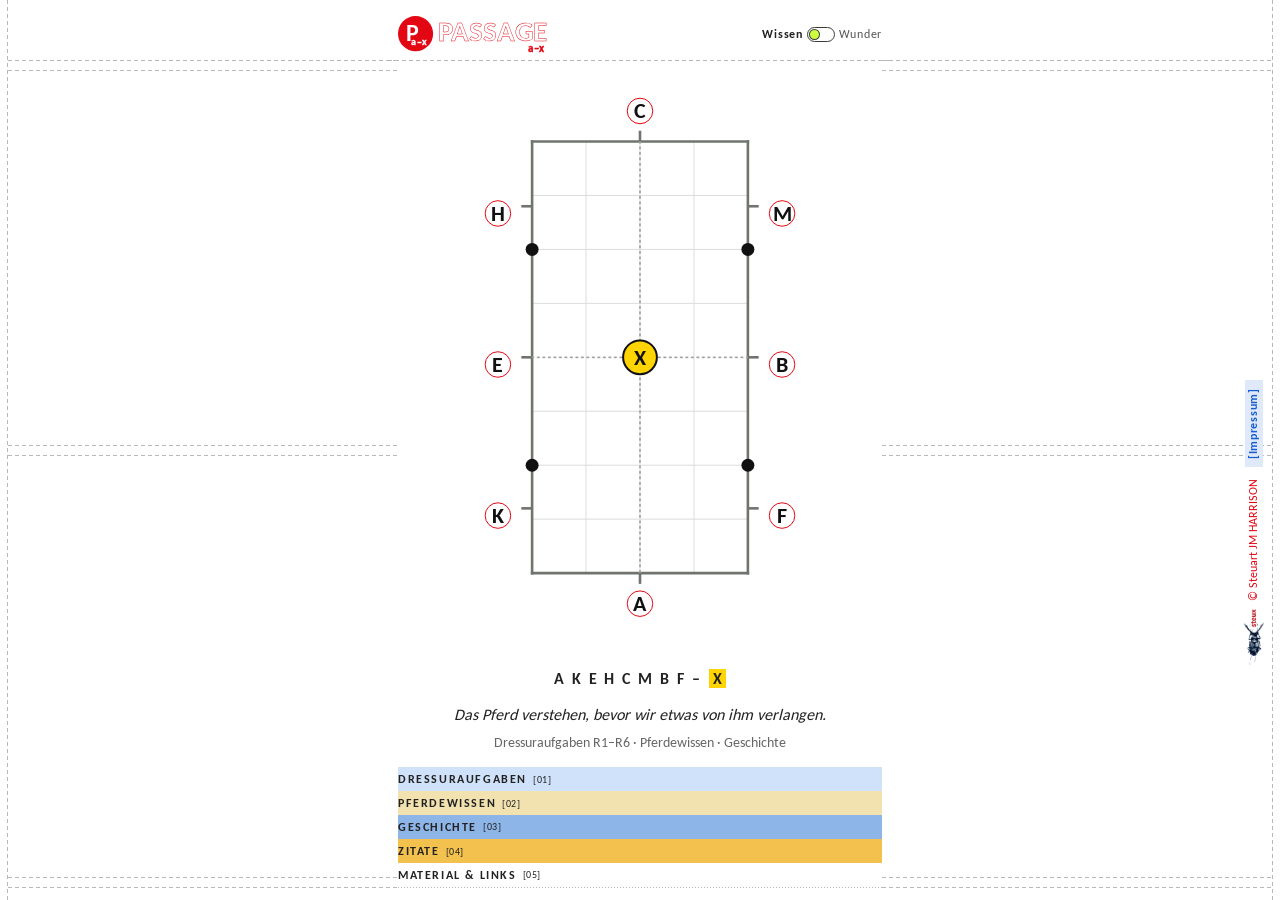
==== commit 9ac9fcb8: "Reiter: versteckte Leisten bleiben versteckt (keine Dubletten) Co-Authored-By: Claude Sonnet 5.5 <no" ====
--- a/index.html
+++ b/index.html
@@ -149,7 +149,6 @@
 </style>
 <style id="info-uni">.info{gap:8px;font-size:14px}.info p,.info .small,.info .small p{font-size:14px;line-height:1.4;color:#555;margin:0}.info p b{color:#222}.info .ih{margin:16px 0 4px;font-size:12px;font-weight:700;letter-spacing:.12em;text-transform:uppercase;color:#e30613;font-family:inherit;line-height:1.3}.info>.ucr+.utl+p+.ih,.info>.ucr+.utl+.small+.ih{margin-top:12px}.info a{color:#1a5fd0;text-decoration:none}.info div.small>p{margin:0 0 8px}.info div.small .ih{margin:14px 0 6px}.info #verline{font-size:14px!important;color:#555!important}</style><style id="side-credit">footer.copy>span:not(.cimg){color:#e30613!important}footer.copy .ilink{display:inline-block!important;color:#1a5fd0!important;background:#dfe9fa!important;text-decoration:none!important;font-size:12px!important;font-weight:700;letter-spacing:.06em;padding:1px 8px 2px!important;margin:0 0 0 4px!important;border:0;line-height:1.2;cursor:pointer}</style><style id="titel-home-css">.titlebar:has(#backBtn:not([hidden])){cursor:pointer;-webkit-tap-highlight-color:transparent}</style><style id="tabs-hit-css">#seg button.hitx,.seg button.hitx{overflow:visible!important}#seg button.hitx::after,.seg button.hitx::after{left:0!important;right:0!important;height:44px!important}</style><style id="fw-css">#tip{display:none!important}</style><style id="wgrau-css">.wchips:not(.zch) .wchip{background:#ececea!important;color:#1a1a1a!important}.wchips:not(.zch):has(.off) .wchip:not(.off){background:#cdff3e!important;font-weight:700}.wchips:not(.zch) .wchip.off{opacity:1!important;background:transparent!important;color:#6e6e6a!important;box-shadow:inset 0 0 0 1px #c4c4c0!important;font-weight:400}</style><style id="theograu-css">#theo .tests span.on{background:#ececea!important;border-color:#ececea!important;color:#1a1a1a!important}</style><style id="akomp-css">#tiles>.tile.lkrow{display:none!important}#tiles>.tile.hasl::after{display:none!important}#tiles>.tile.hasl{padding:8px 8px!important}#tiles .tgrp{display:flex;align-items:center;gap:6px}#tiles .pdfb{display:inline-flex;align-items:center;justify-content:center;min-width:44px;height:32px;background:#ececea;cursor:pointer;-webkit-tap-highlight-color:transparent}#tiles .pdfb:active{background:#cdff3e}#tiles .pdfb.busy{opacity:.45}</style><style id="lsw-css">.btns:has(#qz){grid-template-columns:repeat(3,minmax(0,1fr))}.btns #qz[data-l],.btns #dz[data-l],.btns #cl[data-l]{display:flex!important;align-items:center;justify-content:flex-start!important;gap:0!important;font-size:0!important;height:44px;padding:0 0 0 30px!important;border:0;border-radius:0;background-color:#ececea!important;background-repeat:no-repeat!important;background-position:10px center!important;background-size:14px 14px!important;background-image:url("data:image/svg+xml,%3Csvg xmlns='http://www.w3.org/2000/svg' width='14' height='14'%3E%3Ccircle cx='7' cy='7' r='6.5' fill='%23f4f4f2' stroke='%231a1a1a' stroke-dasharray='1 2'/%3E%3C/svg%3E")!important;color:#1a1a1a;font-weight:400!important}.btns #qz svg,.btns #dz svg,.btns #cl svg{display:none!important}.btns #qz::before,.btns #dz::before,.btns #cl::before{content:attr(data-l);font-size:14px;line-height:1;flex:none;width:auto;height:auto;opacity:1;background:none;-webkit-mask:none;mask:none}.btns #qz[data-on="1"],.btns #dz[data-on="1"],.btns #cl[data-on="1"]{background-image:url("data:image/svg+xml,%3Csvg xmlns='http://www.w3.org/2000/svg' width='14' height='14'%3E%3Ccircle cx='7' cy='7' r='6.5' fill='%23cdff3e' stroke='%231a1a1a'/%3E%3C/svg%3E")!important;background-color:#ececea!important;font-weight:400!important}.btns #qz[data-on="1"]::before,.btns #dz[data-on="1"]::before,.btns #cl[data-on="1"]::before{font-weight:700}.btns #al{grid-column:1/4;display:flex!important;align-items:center;justify-content:space-between;padding:0 14px!important;height:44px;font-weight:700!important}.btns #al::after{content:"\2192";font-weight:400;position:static;transform:none;height:auto;left:auto;right:auto;top:auto}@media(max-width:340px){.btns #qz::before,.btns #dz::before,.btns #cl::before{font-size:13px}.btns #qz,.btns #dz,.btns #cl{padding-left:28px!important}}</style><style id="pdfsym-css">.tile.pdf .pdfsym{display:inline-flex;align-items:center;justify-content:center;min-width:44px;height:32px;background:#ececea}</style><style id="menue-linien-css">.hb[data-i]{background-image:none!important}.hb[data-i]:not([data-i="4"])::after,.hb.first[data-i]::before{display:none!important}</style><style id="header-einheit-css">.titlebar{height:54px!important;box-sizing:border-box!important;padding-top:0!important;padding-bottom:0!important}#brand .bmark.bmark{width:min(150px,calc(44vw - 2px))!important;height:auto!important}.titlebar .brand{height:auto!important;width:auto!important}</style><style id="reiter-linien">/* 28.11.2026 Einheit "Cockpit": graue Kacheln, 2px Abstand, gewaehlt = Lime + schwarze Unterkante, volle Breite */
 html :is(.seg,#theo .sub,#thVi .viTabs,.anaSeg,.anapop .anaBar){gap:2px!important;column-gap:2px!important;row-gap:2px!important}
-html :is(.seg,#thVi .viTabs,.anaSeg,.anapop .anaBar){display:flex!important;flex-wrap:wrap}
 html :is(.seg,#theo .sub,#thVi .viTabs,.anaSeg,.anapop .anaBar)>button{flex:1 1 auto;min-width:0;height:32px!important;padding:0 10px!important;justify-content:center!important;text-align:center!important;font-size:13px!important;
  background:#ebebeb!important;box-shadow:none!important}
 html :is(.seg,#theo .sub,#thVi .viTabs,.anaSeg,.anapop .anaBar)>button[aria-pressed="true"]{background:#cdff3e!important;font-weight:700!important;box-shadow:inset 0 -2px 0 #1a1a1a!important}
@@ -157,7 +156,7 @@
 html #theo .sub>button:last-child:nth-child(3n+2){grid-column:span 2}
 html :is(.seg,#theo .sub,#thVi .viTabs,.anaSeg,.anapop .anaBar)>button small.n,html :is(.seg,#theo .sub,#thVi .viTabs,.anaSeg,.anapop .anaBar)>button .n{display:none!important}
 </style></head><body>
-<meta name="app-version" content="2026-11-28-einheit2"><script src="common.js?v=2026-11-28-einheit2"></script><script id="start-top">(function(){try{if("scrollRestoration" in history)history.scrollRestoration="manual";var K="start-seen",LIM=1800000,base=location.pathname+location.search;function get(){try{return +sessionStorage.getItem(K)||0}catch(e){return 0}}function put(){try{sessionStorage.setItem(K,String(Date.now()))}catch(e){}}function stale(){var p=get();return p&&Date.now()-p>LIM}function reset(){try{sessionStorage.removeItem(K)}catch(e){}location.replace(base)}if(stale()&&location.hash){reset();return}put();function back(){if(stale())reset();else put()}setInterval(function(){if(document.visibilityState==="visible")put()},3000);document.addEventListener("visibilitychange",function(){if(document.visibilityState==="hidden")put();else back()});addEventListener("pageshow",function(e){if(e.persisted)location.reload();else back()});addEventListener("focus",back);document.addEventListener("resume",back);addEventListener("pagehide",put);}catch(e){}})();</script>
+<meta name="app-version" content="2026-11-28-einheit3"><script src="common.js?v=2026-11-28-einheit3"></script><script id="start-top">(function(){try{if("scrollRestoration" in history)history.scrollRestoration="manual";var K="start-seen",LIM=1800000,base=location.pathname+location.search;function get(){try{return +sessionStorage.getItem(K)||0}catch(e){return 0}}function put(){try{sessionStorage.setItem(K,String(Date.now()))}catch(e){}}function stale(){var p=get();return p&&Date.now()-p>LIM}function reset(){try{sessionStorage.removeItem(K)}catch(e){}location.replace(base)}if(stale()&&location.hash){reset();return}put();function back(){if(stale())reset();else put()}setInterval(function(){if(document.visibilityState==="visible")put()},3000);document.addEventListener("visibilitychange",function(){if(document.visibilityState==="hidden")put();else back()});addEventListener("pageshow",function(e){if(e.persisted)location.reload();else back()});addEventListener("focus",back);document.addEventListener("resume",back);addEventListener("pagehide",put);}catch(e){}})();</script>
 <style>
 /* Layout: full-screen app column — logo + title, mode switch, arena that fills the free height, controls pinned below */
 :root{--bg:#f5f6f2;--surface:#ffffff;--fg:#22281f;--muted:#5d6656;--line:#c9cec1;--sand:#ebe3d0;--accent:#2f6b4a;
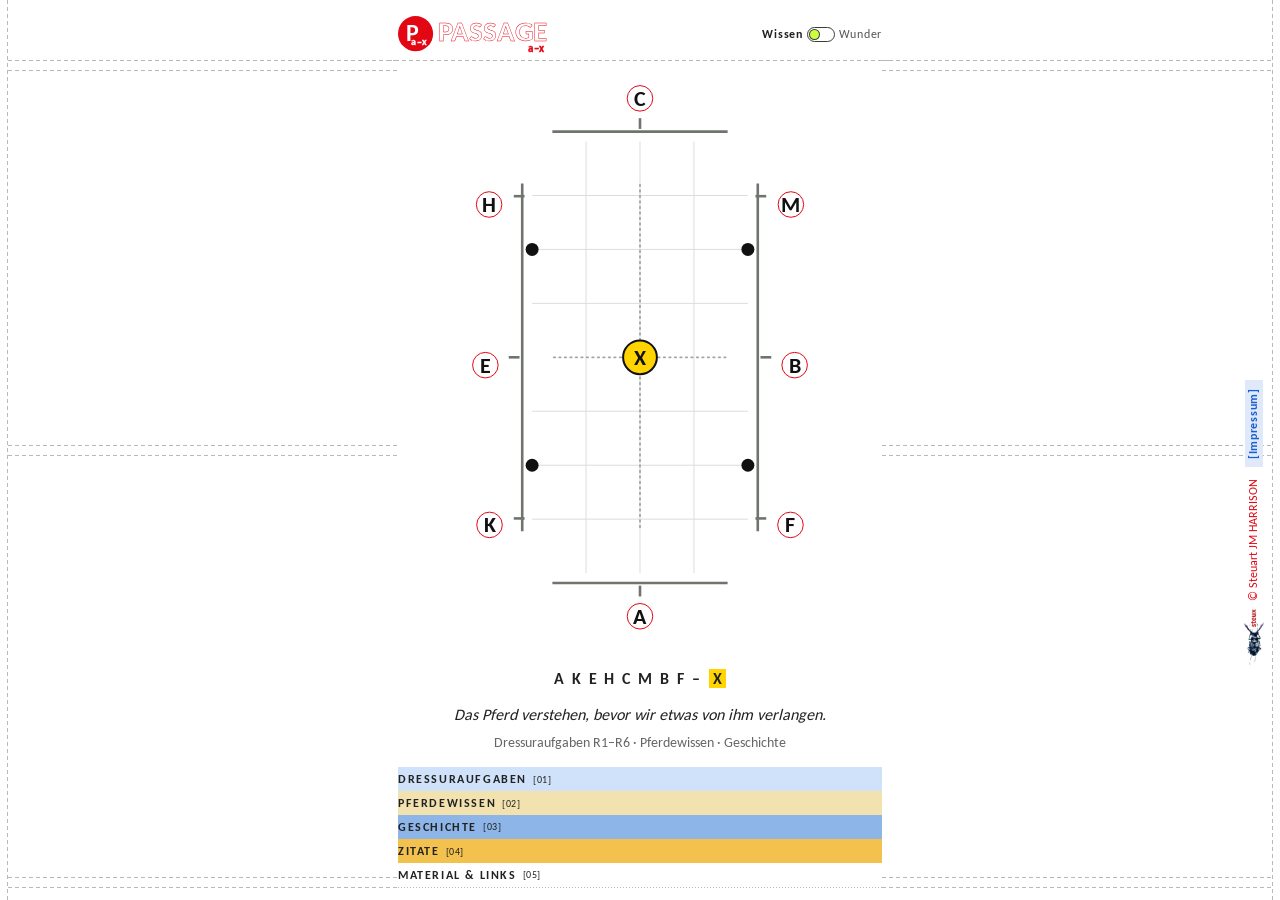
==== commit 2249d776: "Abstaende: Kacheln 2px, zwischen Gruppen 4px; gleiche Drittel Co-Authored-By: Claude Sonnet 5.5 <nor" ====
--- a/index.html
+++ b/index.html
@@ -149,14 +149,17 @@
 </style>
 <style id="info-uni">.info{gap:8px;font-size:14px}.info p,.info .small,.info .small p{font-size:14px;line-height:1.4;color:#555;margin:0}.info p b{color:#222}.info .ih{margin:16px 0 4px;font-size:12px;font-weight:700;letter-spacing:.12em;text-transform:uppercase;color:#e30613;font-family:inherit;line-height:1.3}.info>.ucr+.utl+p+.ih,.info>.ucr+.utl+.small+.ih{margin-top:12px}.info a{color:#1a5fd0;text-decoration:none}.info div.small>p{margin:0 0 8px}.info div.small .ih{margin:14px 0 6px}.info #verline{font-size:14px!important;color:#555!important}</style><style id="side-credit">footer.copy>span:not(.cimg){color:#e30613!important}footer.copy .ilink{display:inline-block!important;color:#1a5fd0!important;background:#dfe9fa!important;text-decoration:none!important;font-size:12px!important;font-weight:700;letter-spacing:.06em;padding:1px 8px 2px!important;margin:0 0 0 4px!important;border:0;line-height:1.2;cursor:pointer}</style><style id="titel-home-css">.titlebar:has(#backBtn:not([hidden])){cursor:pointer;-webkit-tap-highlight-color:transparent}</style><style id="tabs-hit-css">#seg button.hitx,.seg button.hitx{overflow:visible!important}#seg button.hitx::after,.seg button.hitx::after{left:0!important;right:0!important;height:44px!important}</style><style id="fw-css">#tip{display:none!important}</style><style id="wgrau-css">.wchips:not(.zch) .wchip{background:#ececea!important;color:#1a1a1a!important}.wchips:not(.zch):has(.off) .wchip:not(.off){background:#cdff3e!important;font-weight:700}.wchips:not(.zch) .wchip.off{opacity:1!important;background:transparent!important;color:#6e6e6a!important;box-shadow:inset 0 0 0 1px #c4c4c0!important;font-weight:400}</style><style id="theograu-css">#theo .tests span.on{background:#ececea!important;border-color:#ececea!important;color:#1a1a1a!important}</style><style id="akomp-css">#tiles>.tile.lkrow{display:none!important}#tiles>.tile.hasl::after{display:none!important}#tiles>.tile.hasl{padding:8px 8px!important}#tiles .tgrp{display:flex;align-items:center;gap:6px}#tiles .pdfb{display:inline-flex;align-items:center;justify-content:center;min-width:44px;height:32px;background:#ececea;cursor:pointer;-webkit-tap-highlight-color:transparent}#tiles .pdfb:active{background:#cdff3e}#tiles .pdfb.busy{opacity:.45}</style><style id="lsw-css">.btns:has(#qz){grid-template-columns:repeat(3,minmax(0,1fr))}.btns #qz[data-l],.btns #dz[data-l],.btns #cl[data-l]{display:flex!important;align-items:center;justify-content:flex-start!important;gap:0!important;font-size:0!important;height:44px;padding:0 0 0 30px!important;border:0;border-radius:0;background-color:#ececea!important;background-repeat:no-repeat!important;background-position:10px center!important;background-size:14px 14px!important;background-image:url("data:image/svg+xml,%3Csvg xmlns='http://www.w3.org/2000/svg' width='14' height='14'%3E%3Ccircle cx='7' cy='7' r='6.5' fill='%23f4f4f2' stroke='%231a1a1a' stroke-dasharray='1 2'/%3E%3C/svg%3E")!important;color:#1a1a1a;font-weight:400!important}.btns #qz svg,.btns #dz svg,.btns #cl svg{display:none!important}.btns #qz::before,.btns #dz::before,.btns #cl::before{content:attr(data-l);font-size:14px;line-height:1;flex:none;width:auto;height:auto;opacity:1;background:none;-webkit-mask:none;mask:none}.btns #qz[data-on="1"],.btns #dz[data-on="1"],.btns #cl[data-on="1"]{background-image:url("data:image/svg+xml,%3Csvg xmlns='http://www.w3.org/2000/svg' width='14' height='14'%3E%3Ccircle cx='7' cy='7' r='6.5' fill='%23cdff3e' stroke='%231a1a1a'/%3E%3C/svg%3E")!important;background-color:#ececea!important;font-weight:400!important}.btns #qz[data-on="1"]::before,.btns #dz[data-on="1"]::before,.btns #cl[data-on="1"]::before{font-weight:700}.btns #al{grid-column:1/4;display:flex!important;align-items:center;justify-content:space-between;padding:0 14px!important;height:44px;font-weight:700!important}.btns #al::after{content:"\2192";font-weight:400;position:static;transform:none;height:auto;left:auto;right:auto;top:auto}@media(max-width:340px){.btns #qz::before,.btns #dz::before,.btns #cl::before{font-size:13px}.btns #qz,.btns #dz,.btns #cl{padding-left:28px!important}}</style><style id="pdfsym-css">.tile.pdf .pdfsym{display:inline-flex;align-items:center;justify-content:center;min-width:44px;height:32px;background:#ececea}</style><style id="menue-linien-css">.hb[data-i]{background-image:none!important}.hb[data-i]:not([data-i="4"])::after,.hb.first[data-i]::before{display:none!important}</style><style id="header-einheit-css">.titlebar{height:54px!important;box-sizing:border-box!important;padding-top:0!important;padding-bottom:0!important}#brand .bmark.bmark{width:min(150px,calc(44vw - 2px))!important;height:auto!important}.titlebar .brand{height:auto!important;width:auto!important}</style><style id="reiter-linien">/* 28.11.2026 Einheit "Cockpit": graue Kacheln, 2px Abstand, gewaehlt = Lime + schwarze Unterkante, volle Breite */
 html :is(.seg,#theo .sub,#thVi .viTabs,.anaSeg,.anapop .anaBar){gap:2px!important;column-gap:2px!important;row-gap:2px!important}
-html :is(.seg,#theo .sub,#thVi .viTabs,.anaSeg,.anapop .anaBar)>button{flex:1 1 auto;min-width:0;height:32px!important;padding:0 10px!important;justify-content:center!important;text-align:center!important;font-size:13px!important;
+html :is(.seg,#theo .sub,#thVi .viTabs,.anaSeg,.anapop .anaBar)>button{flex:1 1 0;min-width:0;height:32px!important;padding:0 10px!important;justify-content:center!important;text-align:center!important;font-size:13px!important;
  background:#ebebeb!important;box-shadow:none!important}
 html :is(.seg,#theo .sub,#thVi .viTabs,.anaSeg,.anapop .anaBar)>button[aria-pressed="true"]{background:#cdff3e!important;font-weight:700!important;box-shadow:inset 0 -2px 0 #1a1a1a!important}
 html #theo .sub>button:last-child:nth-child(3n+1){grid-column:1/-1}
 html #theo .sub>button:last-child:nth-child(3n+2){grid-column:span 2}
 html :is(.seg,#theo .sub,#thVi .viTabs,.anaSeg,.anapop .anaBar)>button small.n,html :is(.seg,#theo .sub,#thVi .viTabs,.anaSeg,.anapop .anaBar)>button .n{display:none!important}
+html #theo,html #theo #thBody{gap:4px!important}
+html #theo .sub,html #theo .anaSeg,html #theo .anaSeg.blseg,html #theo .anaSeg.bqseg,html #theo .viTabs,html #theo #thVseg{margin:0!important}
+html #thVi .viTabs,html .anapop .anaBar{margin:4px 0!important}
 </style></head><body>
-<meta name="app-version" content="2026-11-28-einheit3"><script src="common.js?v=2026-11-28-einheit3"></script><script id="start-top">(function(){try{if("scrollRestoration" in history)history.scrollRestoration="manual";var K="start-seen",LIM=1800000,base=location.pathname+location.search;function get(){try{return +sessionStorage.getItem(K)||0}catch(e){return 0}}function put(){try{sessionStorage.setItem(K,String(Date.now()))}catch(e){}}function stale(){var p=get();return p&&Date.now()-p>LIM}function reset(){try{sessionStorage.removeItem(K)}catch(e){}location.replace(base)}if(stale()&&location.hash){reset();return}put();function back(){if(stale())reset();else put()}setInterval(function(){if(document.visibilityState==="visible")put()},3000);document.addEventListener("visibilitychange",function(){if(document.visibilityState==="hidden")put();else back()});addEventListener("pageshow",function(e){if(e.persisted)location.reload();else back()});addEventListener("focus",back);document.addEventListener("resume",back);addEventListener("pagehide",put);}catch(e){}})();</script>
+<meta name="app-version" content="2026-11-28-einheit4"><script src="common.js?v=2026-11-28-einheit4"></script><script id="start-top">(function(){try{if("scrollRestoration" in history)history.scrollRestoration="manual";var K="start-seen",LIM=1800000,base=location.pathname+location.search;function get(){try{return +sessionStorage.getItem(K)||0}catch(e){return 0}}function put(){try{sessionStorage.setItem(K,String(Date.now()))}catch(e){}}function stale(){var p=get();return p&&Date.now()-p>LIM}function reset(){try{sessionStorage.removeItem(K)}catch(e){}location.replace(base)}if(stale()&&location.hash){reset();return}put();function back(){if(stale())reset();else put()}setInterval(function(){if(document.visibilityState==="visible")put()},3000);document.addEventListener("visibilitychange",function(){if(document.visibilityState==="hidden")put();else back()});addEventListener("pageshow",function(e){if(e.persisted)location.reload();else back()});addEventListener("focus",back);document.addEventListener("resume",back);addEventListener("pagehide",put);}catch(e){}})();</script>
 <style>
 /* Layout: full-screen app column — logo + title, mode switch, arena that fills the free height, controls pinned below */
 :root{--bg:#f5f6f2;--surface:#ffffff;--fg:#22281f;--muted:#5d6656;--line:#c9cec1;--sand:#ebe3d0;--accent:#2f6b4a;
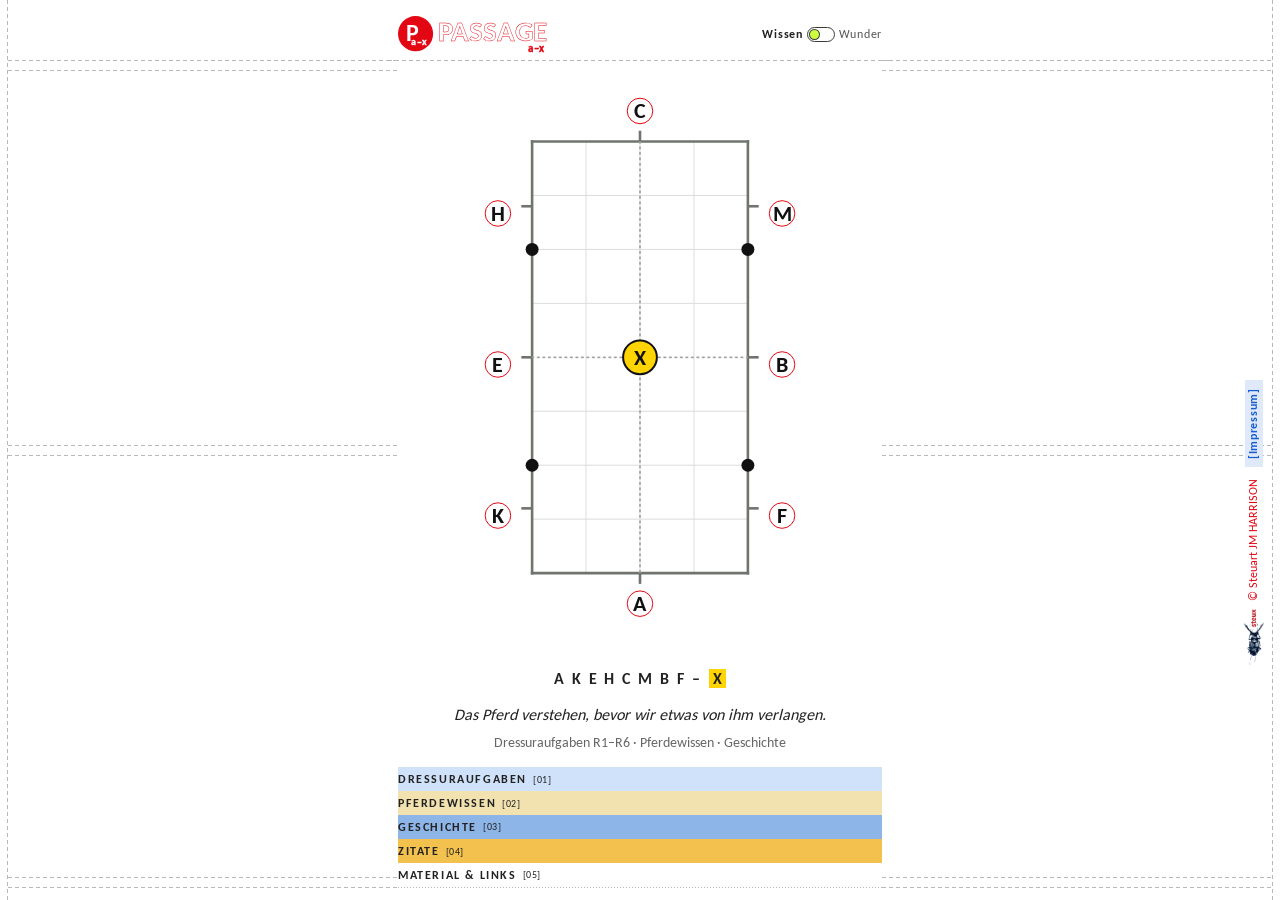
==== commit 7eb476d5: "Audit Abstaende: Unterseiten, Antwortoptionen, Dropdowns Co-Authored-By: Claude Sonnet 5.5 <noreply@" ====
--- a/index.html
+++ b/index.html
@@ -158,8 +158,13 @@
 html #theo,html #theo #thBody{gap:4px!important}
 html #theo .sub,html #theo .anaSeg,html #theo .anaSeg.blseg,html #theo .anaSeg.bqseg,html #theo .viTabs,html #theo #thVseg{margin:0!important}
 html #thVi .viTabs,html .anapop .anaBar{margin:4px 0!important}
+html .opts,html .bqo,html #opts{gap:2px!important;row-gap:2px!important;column-gap:2px!important}
+html .opts>*,html .bqo>*,html #opts>*{margin-top:0!important;margin-bottom:0!important}
+html .agal{gap:2px!important;row-gap:2px!important;column-gap:2px!important}
+html #theo summary{background:#ebebeb!important;background-image:none!important;border:0!important;box-shadow:none!important}
+html #theo select{background-color:#ebebeb!important;border:0!important;box-shadow:none!important}
 </style></head><body>
-<meta name="app-version" content="2026-11-28-einheit4"><script src="common.js?v=2026-11-28-einheit4"></script><script id="start-top">(function(){try{if("scrollRestoration" in history)history.scrollRestoration="manual";var K="start-seen",LIM=1800000,base=location.pathname+location.search;function get(){try{return +sessionStorage.getItem(K)||0}catch(e){return 0}}function put(){try{sessionStorage.setItem(K,String(Date.now()))}catch(e){}}function stale(){var p=get();return p&&Date.now()-p>LIM}function reset(){try{sessionStorage.removeItem(K)}catch(e){}location.replace(base)}if(stale()&&location.hash){reset();return}put();function back(){if(stale())reset();else put()}setInterval(function(){if(document.visibilityState==="visible")put()},3000);document.addEventListener("visibilitychange",function(){if(document.visibilityState==="hidden")put();else back()});addEventListener("pageshow",function(e){if(e.persisted)location.reload();else back()});addEventListener("focus",back);document.addEventListener("resume",back);addEventListener("pagehide",put);}catch(e){}})();</script>
+<meta name="app-version" content="2026-11-28-einheit5"><script src="common.js?v=2026-11-28-einheit5"></script><script id="start-top">(function(){try{if("scrollRestoration" in history)history.scrollRestoration="manual";var K="start-seen",LIM=1800000,base=location.pathname+location.search;function get(){try{return +sessionStorage.getItem(K)||0}catch(e){return 0}}function put(){try{sessionStorage.setItem(K,String(Date.now()))}catch(e){}}function stale(){var p=get();return p&&Date.now()-p>LIM}function reset(){try{sessionStorage.removeItem(K)}catch(e){}location.replace(base)}if(stale()&&location.hash){reset();return}put();function back(){if(stale())reset();else put()}setInterval(function(){if(document.visibilityState==="visible")put()},3000);document.addEventListener("visibilitychange",function(){if(document.visibilityState==="hidden")put();else back()});addEventListener("pageshow",function(e){if(e.persisted)location.reload();else back()});addEventListener("focus",back);document.addEventListener("resume",back);addEventListener("pagehide",put);}catch(e){}})();</script>
 <style>
 /* Layout: full-screen app column — logo + title, mode switch, arena that fills the free height, controls pinned below */
 :root{--bg:#f5f6f2;--surface:#ffffff;--fg:#22281f;--muted:#5d6656;--line:#c9cec1;--sand:#ebe3d0;--accent:#2f6b4a;
